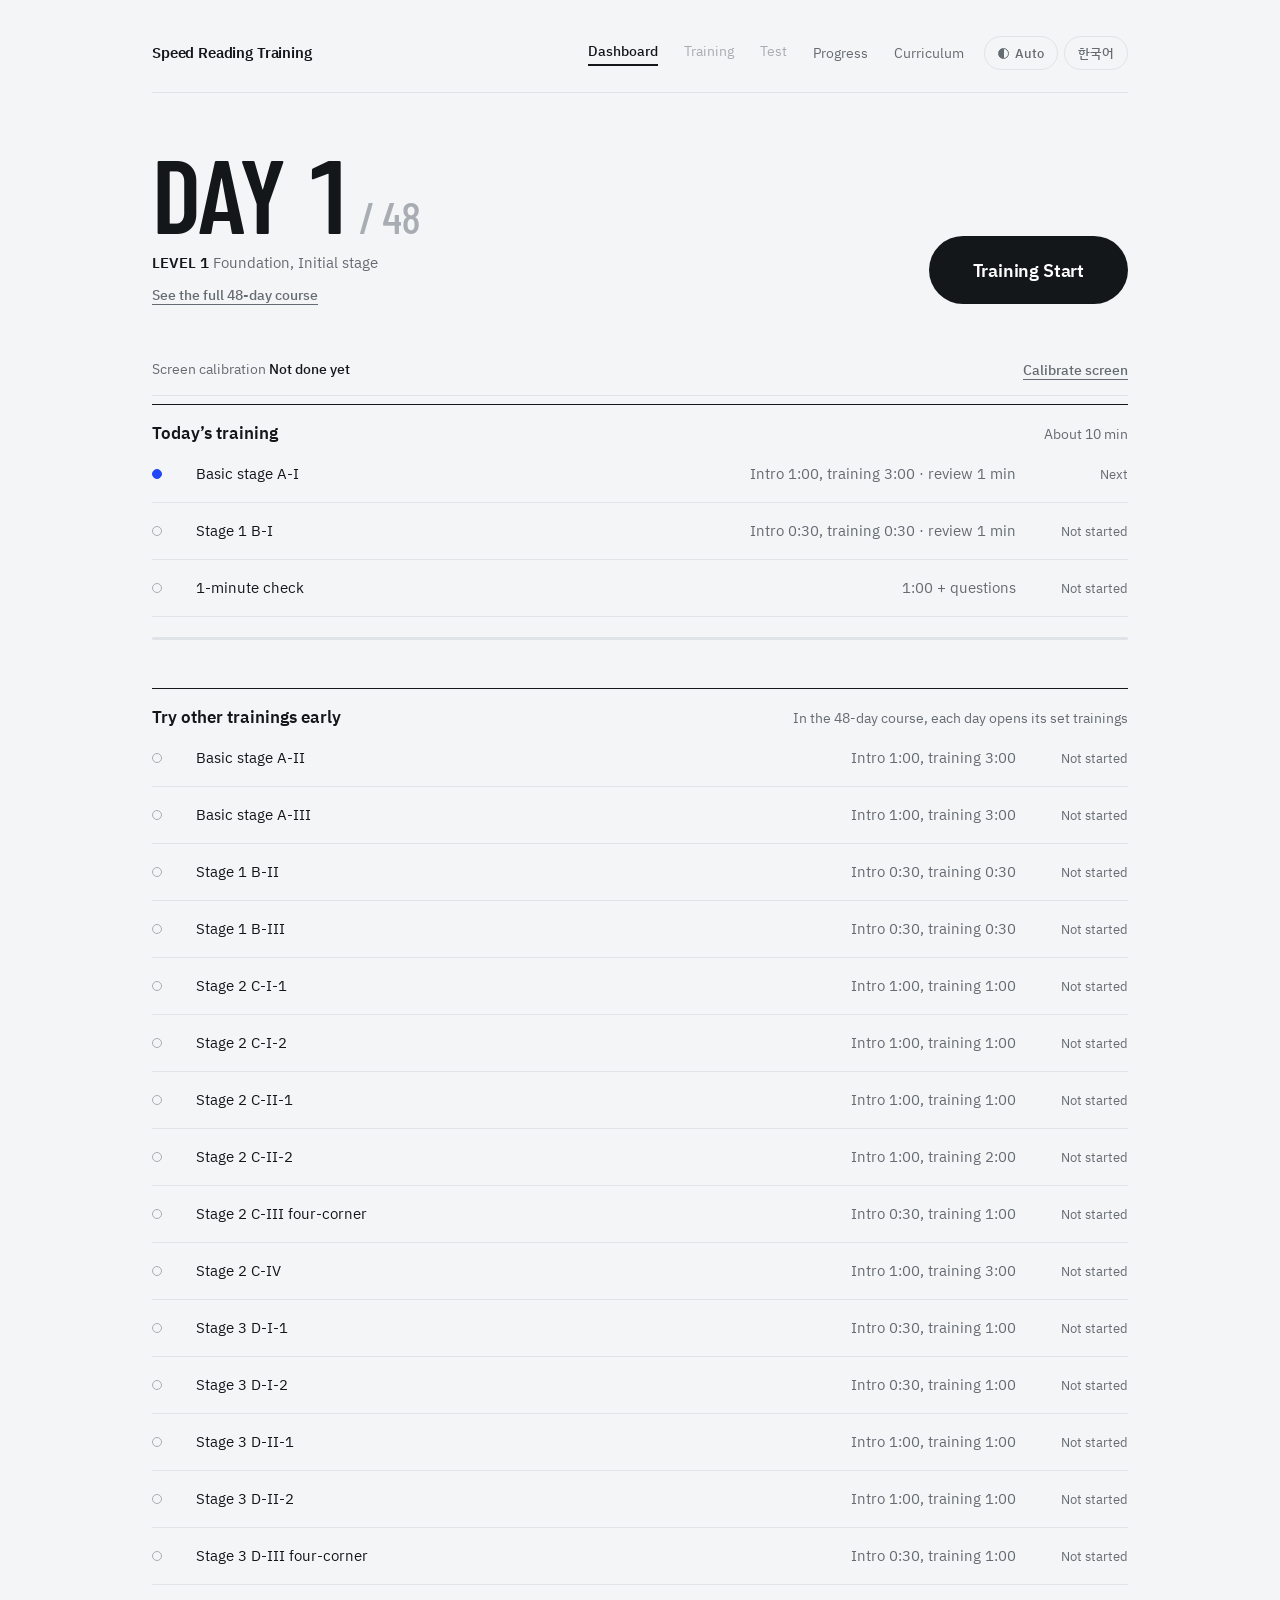
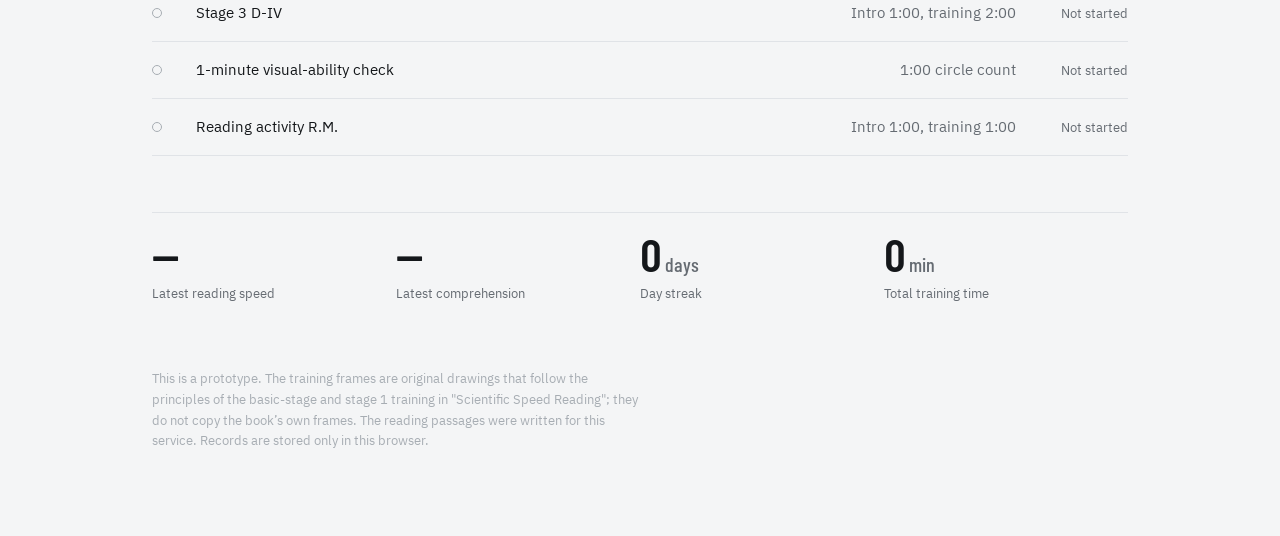
==== index.html @ 59f58140 "측정·독서용 글 16편 추가 (총 20편: 한국어 10, 영어 10), 스토어 등록정보·테스터 모집 자료 초안 - 새 글 8개 주제 × 한/영: 종이, 한글, 소금, 철새, 시계," ====
<!doctype html>
<html lang="ko">
<head>
<meta charset="utf-8">
<meta name="viewport" content="width=device-width, initial-scale=1, viewport-fit=cover">
<link rel="manifest" href="manifest.webmanifest">
<link rel="icon" href="icons/icon-192.png" sizes="192x192">
<link rel="apple-touch-icon" href="icons/apple-touch-icon.png">
<meta name="theme-color" content="#F4F5F6" media="(prefers-color-scheme: light)">
<meta name="theme-color" content="#0E1013" media="(prefers-color-scheme: dark)">
<title>속독 트레이닝</title>
<meta name="apple-mobile-web-app-title" content="속독 트레이닝">
<link rel="preconnect" href="https://fonts.googleapis.com">
<link rel="preconnect" href="https://fonts.gstatic.com" crossorigin>
<link href="https://fonts.googleapis.com/css2?family=Barlow+Condensed:wght@500;600&family=IBM+Plex+Sans+KR:wght@400;500;600&display=swap" rel="stylesheet">
<style>
:root{
  --bg:#F4F5F6; --paper:#FFFFFF; --ink:#14171A; --muted:#656B72; --faint:#A7ADB3; --line:#E0E3E7;
  --signal:#2348F5; --ok:#0E8F63; --mark:rgba(35,72,245,.14);
  --ctl-line:#80868D; --on-signal:#FFFFFF;
  --sans:"IBM Plex Sans KR",-apple-system,"Apple SD Gothic Neo","Malgun Gothic",system-ui,sans-serif;
  --num:"Barlow Condensed","IBM Plex Sans KR","Arial Narrow",sans-serif;
  color-scheme:light dark;
  box-sizing:border-box;
  padding-top:env(safe-area-inset-top,0px);
  padding-bottom:env(safe-area-inset-bottom,0px);
}
@media (prefers-color-scheme:dark){
  :root:not([data-theme="light"]){
    --bg:#0E1013; --paper:#16191D; --ink:#ECEEF0; --muted:#9AA1A8; --faint:#59606A; --line:#2A2F35;
    --signal:#6684FF; --ok:#3CC08B; --mark:rgba(102,132,255,.22); --ctl-line:#6A717B; --on-signal:#0E1013;
  }
}
:root[data-theme="light"]{color-scheme:light}
:root[data-theme="dark"]{
  color-scheme:dark;
  --bg:#0E1013; --paper:#16191D; --ink:#ECEEF0; --muted:#9AA1A8; --faint:#59606A; --line:#2A2F35;
  --signal:#6684FF; --ok:#3CC08B; --mark:rgba(102,132,255,.22); --ctl-line:#6A717B; --on-signal:#0E1013;
}
html{height:100%;scroll-padding-top:env(safe-area-inset-top,0px)}
*,*::before,*::after{box-sizing:border-box}
[hidden]{display:none !important}
body{margin:0;min-height:100%;background:var(--bg);color:var(--ink);font-family:var(--sans);font-size:16px;line-height:1.6;-webkit-font-smoothing:antialiased}
button{font-family:inherit;color:inherit;cursor:pointer;touch-action:manipulation}
button:focus-visible,a:focus-visible,input:focus-visible{outline:2px solid var(--signal);outline-offset:3px}
.screen{display:none}
.screen.on{display:block}
.wrap{max-width:1040px;margin:0 auto;padding:36px 32px 72px}
.num{font-family:var(--num);font-variant-numeric:tabular-nums;font-weight:600}

/* top bar */
.top{display:flex;align-items:center;justify-content:space-between;gap:24px;padding-bottom:22px;border-bottom:1px solid var(--line)}
.brand{font-weight:600;font-size:15px;letter-spacing:-.01em}
button.brand{all:unset;font-weight:600;font-size:15px;letter-spacing:-.01em;cursor:pointer}
button.brand:focus-visible{outline:2px solid var(--signal);outline-offset:4px;border-radius:2px}
.top.sticky{position:sticky;top:0;z-index:5;background:var(--bg);padding-top:16px;margin-top:-16px}
.tabbar{display:none}
.cu-back{margin-top:40px}
.nav{display:flex;gap:26px;font-size:14px;overflow-x:auto}
.nav span,.nav button{color:var(--faint);white-space:nowrap;font-size:14px}
.nav button{all:unset;cursor:pointer;color:var(--muted);white-space:nowrap}
.nav button:hover{color:var(--ink)}
.nav button:focus-visible{outline:2px solid var(--signal);outline-offset:4px;border-radius:2px}
.nav .cur{color:var(--ink);font-weight:500;box-shadow:inset 0 -2px 0 var(--ink);padding-bottom:4px}
.lvl .tolink{display:block;margin-top:10px}
.hdr-r{display:flex;align-items:center;gap:20px;min-width:0}
.prefs{display:flex;gap:6px;flex:none}
.pref{height:34px;padding:0 13px;border:1px solid var(--line);border-radius:999px;background:none;font-size:13px;font-weight:500;color:var(--muted);white-space:nowrap}
.pref:hover{color:var(--ink);border-color:var(--ink)}
.pref .ic{display:inline-block;width:11px;height:11px;border-radius:50%;border:1.5px solid currentColor;margin-right:6px;vertical-align:-1px;background:linear-gradient(90deg,currentColor 50%,transparent 50%)}
.pref[data-v="light"] .ic{background:none}
.pref[data-v="dark"] .ic{background:currentColor}

/* dashboard */
.hero{display:flex;align-items:flex-end;justify-content:space-between;gap:32px;padding:56px 0 40px;flex-wrap:wrap}
.day{font-size:104px;line-height:.85;letter-spacing:-.01em}
.day .of{font-size:44px;color:var(--faint);font-weight:500;margin-left:6px}
.lvl{margin-top:14px;color:var(--muted);font-size:15px}
.lvl b{color:var(--ink);font-weight:600}
.lvl .alldone{display:block;color:var(--ok);font-weight:500;margin-top:4px}
.start{height:68px;padding:0 44px;border:0;border-radius:999px;background:var(--ink);color:var(--paper);font-size:18px;font-weight:600;letter-spacing:-.01em}
.start:hover{opacity:.9}
.sect{display:flex;justify-content:space-between;align-items:baseline;border-top:1px solid var(--ink);padding-top:14px;margin-top:8px}
.sect h2{margin:0;font-size:17px;font-weight:600}
.sect span{color:var(--muted);font-size:14px}
.rows{list-style:none;margin:0;padding:0}
.rows li{border-bottom:1px solid var(--line)}
.rows button{all:unset;box-sizing:border-box;width:100%;display:grid;grid-template-columns:28px 1fr auto 96px;gap:16px;align-items:center;padding:16px 0;font-size:15px;cursor:pointer}
.rows button:hover .nm{text-decoration:underline;text-underline-offset:4px}
.rows button:focus-visible{outline:2px solid var(--signal);outline-offset:2px}
.dot{width:10px;height:10px;border-radius:50%;border:1.5px solid var(--faint)}
.dot.done{background:var(--ok);border-color:var(--ok)}
.dot.next{background:var(--signal);border-color:var(--signal)}
.rows .plan{color:var(--muted);font-variant-numeric:tabular-nums}
.rows .st{text-align:right;font-size:13px;color:var(--muted)}
.rows .st.done{color:var(--ok)}
.bar{height:3px;background:var(--line);margin:20px 0 0;border-radius:2px;overflow:hidden}
.bar i{display:block;height:100%;background:var(--ink);width:0;transition:width .4s ease}
.metrics{display:grid;grid-template-columns:repeat(4,1fr);margin-top:56px;border-top:1px solid var(--line)}
.metrics>div{padding:18px 20px 0 0}
.metrics .v{font-size:46px;line-height:1}
.metrics .v small{font-size:20px;color:var(--muted);font-weight:500;margin-left:3px}
.metrics .l{font-size:13px;color:var(--muted);margin-top:6px}
.foot{margin-top:64px;font-size:13px;color:var(--faint);max-width:62ch}

/* brief */
.close{width:44px;height:44px;border-radius:50%;border:1px solid var(--line);background:none;font-size:20px;line-height:1;flex:none}
.brief{display:grid;grid-template-columns:1.25fr 1fr;gap:64px;padding-top:48px}
.kicker{font-size:14px;color:var(--muted)}
.brief h1{font-size:44px;line-height:1.15;letter-spacing:-.02em;margin:6px 0 18px;font-weight:600}
.brief .lead{font-size:18px;color:var(--ink);max-width:34ch;margin:0 0 36px}
.steps{list-style:none;margin:0;padding:0;counter-reset:s}
.steps li{counter-increment:s;display:grid;grid-template-columns:40px 1fr;padding:14px 0;border-top:1px solid var(--line);font-size:15px}
.steps li::before{content:counter(s);font-family:var(--num);font-size:22px;font-weight:600;color:var(--faint);line-height:1.2}
.steps li.must::before{color:var(--signal)}
.src{font-size:13px;color:var(--muted);margin-top:24px;border-left:2px solid var(--line);padding-left:12px}
.panel h3{font-size:14px;font-weight:500;color:var(--muted);margin:0 0 10px}
.panel .grp{margin-bottom:28px}
.seg{display:inline-flex;border:1px solid var(--line);border-radius:999px;padding:3px;flex-wrap:wrap}
.seg button{border:0;background:none;padding:8px 16px;border-radius:999px;font-size:14px;font-weight:500;color:var(--muted)}
.seg button[aria-pressed="true"]{background:var(--ink);color:var(--paper)}
.hint{font-size:13px;color:var(--muted);margin-top:8px}
.plan-sum{border-top:1px solid var(--ink);padding-top:16px;margin:8px 0 28px;display:flex;gap:28px}
.plan-sum .v{font-size:34px;line-height:1}
.plan-sum .l{font-size:12px;color:var(--muted)}
.go{width:100%}

/* player (shared by training + reader) */
.fs.on{position:fixed;inset:0;display:flex;flex-direction:column;background:var(--paper);padding:env(safe-area-inset-top,0px) 0 env(safe-area-inset-bottom,0px);z-index:10}
.pbar{display:flex;justify-content:space-between;align-items:flex-start;gap:16px;padding:24px 32px 0}
.pname .t{font-size:13px;color:var(--muted);letter-spacing:.04em}
.pname .n{font-size:21px;font-weight:600;letter-spacing:-.01em}
.pname .lv{font-family:var(--num);font-weight:500;font-size:17px;color:var(--muted);margin-left:10px}
.pausebtn{width:56px;height:56px;border-radius:50%;border:1px solid var(--line);background:var(--paper);display:grid;place-items:center;flex:none}
.pausebtn i{display:block;width:16px;height:18px;border-left:5px solid var(--ink);border-right:5px solid var(--ink)}
.pausebtn[hidden]{display:none}
.stagewrap{flex:1;min-height:0;display:flex;flex-direction:column;align-items:center;justify-content:center;position:relative;padding:0 28px}
.stagewrap[data-vpos="top"]{justify-content:flex-start;padding-top:3vh}
.stagewrap[data-vpos="bot"]{justify-content:flex-end;padding-bottom:2vh}
.phase .vpos{color:var(--signal);font-weight:500}
.steps li.quote{color:var(--muted);font-style:italic}
.steps li.quote::before{content:'“';font-style:normal}
.phase{font-size:16px;color:var(--muted);min-height:1.6em;text-align:center}
.phase b{color:var(--ink);font-weight:600}
svg.stage{width:min(100%,1240px);max-width:100%;height:auto;touch-action:none;user-select:none;-webkit-user-select:none;margin-top:12px}
svg.stage .rail{stroke:var(--faint);stroke-width:1.5;stroke-dasharray:1 9;stroke-linecap:round}
svg.stage .gutter{stroke:var(--line);stroke-width:1.5;stroke-dasharray:4 6}
svg.stage .arw{fill:var(--faint)}
svg.stage .c{fill:var(--paper);stroke:var(--ink);stroke-width:1.6}
svg.stage .c.on{fill:var(--signal);stroke:var(--signal)}
svg.stage .end{fill:none;stroke:var(--ink);stroke-width:1.1}
svg.stage .beat{fill:none;stroke:var(--signal);stroke-width:3;stroke-linecap:round}
svg.stage .ptr{fill:var(--ink);opacity:.28}
svg.stage .tap{fill:none;stroke:var(--ink);stroke-width:1.5;opacity:0}
svg.stage .tap.go{animation:tap .45s ease-out}
@keyframes tap{from{opacity:.5}to{opacity:0}}
@media (prefers-reduced-motion:reduce){svg.stage .tap.go{animation:none}}
svg.stage.eyes{cursor:none}
svg.stage.eyes .ptr{display:none}
.rotate{display:none;font-size:13px;color:var(--faint);margin-top:18px}
.hud{display:grid;grid-template-columns:1.5fr 1fr 1fr 1.3fr;border-top:1px solid var(--line)}
.hud>div{padding:18px 32px 22px;border-right:1px solid var(--line)}
.hud>div:last-child{border-right:0}
.hud .l{font-size:12px;color:var(--muted);letter-spacing:.06em}
.hud .v{font-family:var(--num);font-weight:600;font-variant-numeric:tabular-nums;font-size:46px;line-height:1;margin-top:8px}
.hud .time .v{font-size:68px}
.hud .dim .v{color:var(--faint)}
.pace{display:flex;align-items:center;gap:12px}
.pace button{width:36px;height:36px;border-radius:50%;border:1px solid var(--line);background:none;font-size:18px;line-height:1}
@media (pointer:coarse){.pace button{width:44px;height:44px}}
.ovl{position:absolute;inset:0;display:none;flex-direction:column;align-items:center;justify-content:center;text-align:center;gap:12px;padding:24px;background:color-mix(in srgb,var(--paper) 90%,transparent);z-index:2}
.ovl.on{display:flex}
.ovl .n{font-family:var(--num);font-weight:600;font-size:168px;line-height:.9}
.ovl .h{font-size:22px;font-weight:600}
.ovl p{max-width:30em;color:var(--muted);font-size:16px;margin:0}
.ovl .acts{display:flex;gap:12px;margin-top:20px;flex-wrap:wrap;justify-content:center}
.btn{height:52px;padding:0 28px;border-radius:999px;font-size:15px;font-weight:600;border:1px solid var(--ink);background:none}
.btn.solid{background:var(--ink);color:var(--paper)}
.btn:disabled{opacity:.35;cursor:not-allowed}
.linkbtn{background:none;border:0;font-size:15px;font-weight:500;color:var(--muted);text-decoration:underline;text-underline-offset:4px;padding:0 8px;height:52px}

/* check & result */
.narrow{max-width:760px}
.check h1,.result h1,.quiz h1{font-size:40px;line-height:1.15;letter-spacing:-.02em;margin:56px 0 8px;font-weight:600}
.check .sub,.quiz .sub{color:var(--muted);margin:0 0 32px}
.chips{display:flex;flex-wrap:wrap;gap:10px}
.chips button{height:46px;padding:0 20px;border-radius:999px;border:1px solid var(--line);background:var(--paper);font-size:15px}
.chips button[aria-pressed="true"]{border-color:var(--ink);background:var(--ink);color:var(--paper)}
.note{margin-top:28px;font-size:14px;color:var(--muted);border-left:2px solid var(--signal);padding-left:12px}
.check .btn{margin-top:40px}
.result .tag{font-size:14px;color:var(--muted)}
.rgrid{display:grid;grid-template-columns:repeat(4,1fr);border-top:1px solid var(--ink);margin-top:32px}
.rgrid>div{padding:16px 16px 0 0}
.rgrid .v{font-size:52px;line-height:1}
.rgrid .v small{font-size:20px;color:var(--muted);font-weight:500;margin-left:2px}
.rgrid .l{font-size:13px;color:var(--muted);margin-top:6px}
.cmp{margin:44px 0 0;border-top:1px solid var(--line)}
.cmp div{display:grid;grid-template-columns:160px 1fr;padding:14px 0;border-bottom:1px solid var(--line);font-size:15px}
.cmp dt{color:var(--muted)}
.cmp dd{margin:0;font-variant-numeric:tabular-nums}
.racts{display:flex;gap:12px;align-items:center;margin-top:40px;flex-wrap:wrap}
.racts .cap{font-size:14px;color:var(--ok);width:100%;font-weight:500}

/* calibration */
.calib{max-width:760px;padding-top:36px}
.clead{font-size:18px;max-width:40ch;margin:0 0 28px}
.csteps{list-style:none;margin:0;padding:0;counter-reset:c}
.csteps>li{counter-increment:c;position:relative;padding:28px 0 32px 56px;border-top:1px solid var(--line)}
.csteps>li::before{content:counter(c);position:absolute;left:0;top:22px;font-family:var(--num);font-weight:600;font-size:34px;color:var(--faint)}
.csteps h2{font-size:19px;margin:0 0 4px;font-weight:600}
.cdesc{color:var(--muted);font-size:15px;margin:0 0 18px;max-width:52ch}
.cardbox{overflow-x:auto;padding:4px 0 16px}
.card.tall{aspect-ratio:53.98/85.6}
@media (max-width:359px){.top{gap:8px}.hdr-r{gap:6px}.pref{padding:0 8px}.top .brand{font-size:14px}}
.card{width:323px;aspect-ratio:85.6/53.98;border:2px solid var(--ink);border-radius:12px;display:grid;place-items:center;color:var(--muted);font-size:13px}
.cardctl{display:flex;align-items:center;gap:14px;max-width:520px}
.cardctl input{flex:1;accent-color:var(--ink)}
.rnd{width:40px;height:40px;border-radius:50%;border:1px solid var(--line);background:var(--paper);font-size:18px;line-height:1;flex:none}
.field{display:inline-flex;align-items:center;gap:8px;font-size:15px;color:var(--muted);margin-top:14px;margin-right:20px}
.field input{width:84px;height:40px;border:1px solid var(--line);border-radius:10px;padding:0 10px;font:600 18px var(--num);color:var(--ink);background:var(--paper)}
.field input:disabled{color:var(--faint)}
.checks{display:flex;flex-direction:column;gap:12px}
.checks label{display:flex;gap:12px;align-items:flex-start;font-size:15px;line-height:1.5}
.checks input{width:20px;height:20px;margin:2px 0 0;accent-color:var(--ink);flex:none}
.checks em{display:block;font-style:normal;font-size:13px;color:var(--faint)}
.adv{border-top:1px solid var(--line);padding:18px 0}
.adv summary{cursor:pointer;font-size:15px;font-weight:500}
.adv .cdesc{margin-top:12px}
.adv h4{font-size:14px;font-weight:500;margin:18px 0 0;color:var(--ink)}
.cfoot{border-top:1px solid var(--ink);padding-top:20px;display:flex;justify-content:space-between;align-items:center;gap:20px;flex-wrap:wrap}
.cres{font-size:14px;color:var(--muted);max-width:44ch}
.cres b{color:var(--ink);font-weight:600}
.calline{display:flex;justify-content:space-between;align-items:center;gap:16px;border-bottom:1px solid var(--line);padding:14px 0;font-size:14px;color:var(--muted);flex-wrap:wrap}
.calline b{color:var(--ink);font-weight:500}
.textbtn{background:none;border:0;padding:0;font-size:14px;font-weight:500;text-decoration:underline;text-underline-offset:4px}
.angle{font-size:13px;color:var(--faint);margin-top:16px;text-align:center;max-width:60ch}
.angle.warn{color:var(--muted)}

/* curriculum */
.cu-h1{font-size:44px;line-height:1.15;letter-spacing:-.02em;margin:48px 0 14px;font-weight:600}
.cu-lead{font-size:17px;color:var(--muted);max-width:56ch;margin:0}
.cu-stats{display:grid;grid-template-columns:repeat(4,1fr);border-top:1px solid var(--ink);margin-top:36px}
.cu-stats>div{padding:16px 16px 0 0}
.cu-stats .v{font-size:46px;line-height:1}
.cu-stats .v small{font-size:20px;color:var(--muted);font-weight:500;margin-left:3px}
.cu-stats .l{font-size:13px;color:var(--muted);margin-top:6px}
.tl{margin-top:56px}
.tl-track{position:relative;display:flex;gap:3px;height:40px}
.tl-seg{position:relative;border-radius:6px;background:var(--line);display:flex;align-items:center;justify-content:center;font:600 15px var(--num);color:var(--muted);min-width:22px;overflow:hidden}
.tl-seg.cur{background:var(--ink);color:var(--paper)}
.tl-days{display:flex;gap:3px;margin-top:8px}
.tl-days span{font-size:12px;color:var(--muted);font-variant-numeric:tabular-nums;min-width:22px;text-align:center}
.tl-today{position:absolute;top:-30px;transform:translateX(-50%);font-size:12px;font-weight:600;color:var(--signal);white-space:nowrap}
.tl-today::after{content:"";position:absolute;left:50%;top:20px;width:2px;height:54px;background:var(--signal);transform:translateX(-50%)}
.tl-today.l{transform:translateX(-1px)}.tl-today.l::after{left:0;transform:none}
.tl-today.r{transform:translateX(calc(-100% + 1px))}.tl-today.r::after{left:auto;right:0;transform:none}
.ov{width:100%;border-collapse:collapse;margin-top:48px;font-size:15px}
.ov caption{text-align:left;font-size:17px;font-weight:600;padding-bottom:12px;border-bottom:1px solid var(--ink)}
.ov th{font-size:12px;font-weight:500;color:var(--muted);text-align:left;padding:12px 16px 10px 0;border-bottom:1px solid var(--line);white-space:nowrap}
.ov td{padding:16px 16px 16px 0;border-bottom:1px solid var(--line);vertical-align:top}
.ov tr.cur td:first-child{box-shadow:inset 3px 0 0 var(--signal);padding-left:12px}
.ov .lv{font-weight:600;white-space:nowrap}
.ov .lv small{display:block;font-weight:400;color:var(--muted);font-size:13px}
.ov .days{font:600 18px var(--num);white-space:nowrap}
.ov .tr{color:var(--ink);line-height:1.55}
.ov .min{white-space:nowrap;font-variant-numeric:tabular-nums}
.rng{position:relative;width:140px;height:6px;border-radius:3px;background:var(--line);margin-top:8px}
.rng i{position:absolute;top:0;bottom:0;border-radius:3px;background:var(--ink)}
.rng-ax{display:flex;justify-content:space-between;width:140px;font-size:11px;color:var(--faint);margin-top:3px}
.tag{display:inline-block;font-size:11px;font-weight:500;line-height:1;padding:4px 7px;border-radius:999px;border:1px solid var(--line);color:var(--muted);vertical-align:2px;margin-left:6px;white-space:nowrap}
.tag.src{border-color:transparent;background:var(--line);color:var(--ink)}
.tag.est{border-style:dashed}
.tag.safe{border-color:var(--signal);color:var(--signal)}
.steps li .tag{display:inline;margin-left:2px;padding:2px 7px;vertical-align:baseline;line-height:1.2}
.blinkq{margin:0 0 32px;padding:0 0 28px;border-bottom:1px solid var(--line)}
.blinkq h3{font-size:15px;font-weight:600;margin:0 0 10px}
.blinkq .g2{margin-top:20px}
.blinkq .hint{margin-top:14px}
/* 반응 점검 선택 버튼: 선택 안 함 = 중립 바탕·테두리, 선택 = 브랜드 파랑 바탕·테두리·체크 (WCAG 대비 4.5:1 글자, 3:1 테두리) */
#check .seg{border:0;padding:0;gap:8px}
#check .seg button,#check .chips button{height:44px;padding:0 18px;border:1px solid var(--ctl-line);border-radius:999px;background:var(--paper);color:var(--ink);font-size:15px;font-weight:500}
#check .seg button[aria-pressed="true"],#check .chips button[aria-pressed="true"]{background:var(--signal);border-color:var(--signal);color:var(--on-signal);font-weight:600;padding-left:14px;box-shadow:0 0 0 1px var(--signal)}
#check .seg button[aria-pressed="true"]::before,#check .chips button[aria-pressed="true"]::before{content:"\2713";display:inline-block;margin-right:6px;font-weight:700}
.s2h{margin-top:48px}
.pg-sub{margin:4px 0 12px}
.bk{display:flex;flex-wrap:wrap;gap:10px;margin-top:8px}
.bk-msg{margin-top:14px;min-height:1.5em}
.chart{width:100%;height:auto;display:block;margin-top:8px;overflow:visible}
.chart .cg{stroke:var(--line);stroke-width:1}
.chart .ct{fill:var(--muted);font-size:12px;font-family:var(--num);font-variant-numeric:tabular-nums}
.chart .cl{fill:none;stroke:var(--signal);stroke-width:2;stroke-linejoin:round;stroke-linecap:round}
.chart .cd{fill:var(--signal);stroke:var(--paper);stroke-width:2}
.chart .chit{fill:transparent;cursor:default}
.chart .cpt:hover .cd{r:6}
.chart .cv{fill:var(--ink);font-size:14px;font-weight:600;font-family:var(--num)}
.chart .cref{stroke:var(--muted);stroke-width:1.25;stroke-dasharray:4 4}
.chart .cref-t{fill:var(--muted)}
.ptab{width:100%;border-collapse:collapse;font-size:14px;margin-top:16px;font-variant-numeric:tabular-nums}
.ptab th{font-size:12px;font-weight:500;color:var(--muted);text-align:left;padding:8px 12px 8px 0;border-bottom:1px solid var(--line)}
.ptab td{padding:9px 12px 9px 0;border-bottom:1px solid var(--line)}
.hbars{list-style:none;margin:12px 0 0;padding:0;display:flex;flex-direction:column;gap:8px}
.hbars li{display:grid;grid-template-columns:minmax(0,1.4fr) 2fr 3.2em;gap:12px;align-items:center;font-size:14px}
.hb-k{color:var(--ink);overflow:hidden;text-overflow:ellipsis;white-space:nowrap}
.hb-bar{height:10px;background:var(--line);border-radius:4px;overflow:hidden}
.hb-bar i{display:block;height:100%;background:var(--signal);border-radius:0 4px 4px 0}
.hb-v{text-align:right;color:var(--muted);font-variant-numeric:tabular-nums;font-size:13px}
.cu-stats .v small{white-space:nowrap}
#pgStats .v{white-space:nowrap}
@media (max-width:760px){#pgStats .v{font-size:34px}#pgStats .v small{font-size:15px}}
.pg-two{display:grid;grid-template-columns:1fr 1fr;gap:48px}
@media (max-width:760px){.pg-two{grid-template-columns:1fr;gap:0}}
.rmphase{text-align:center;padding:8px 24px 0;min-height:2.2em}
.rmwrap{position:relative}
.rmbar{position:absolute;left:0;top:0;width:28px;height:4px;border-radius:2px;background:var(--signal);opacity:0;pointer-events:none;will-change:transform}
.rmbar.gap{height:0;border-top:3px dotted var(--signal);background:none}
.rmwrap.eyes{cursor:none}
.rmcorner{position:absolute;right:0;bottom:0;width:0;height:0;border-style:solid;border-width:0 0 56px 56px;border-color:transparent transparent var(--signal) transparent;opacity:0;transition:opacity .2s;pointer-events:none}
.rmcorner.on{opacity:.85}
.hud .v.rmpace{font-size:30px}
svg.stage.spread .link{stroke:var(--faint);stroke-width:1.1;vector-effect:non-scaling-stroke}
svg.stage.spread .rail.ret{fill:none}
svg.stage .c.mk{fill:var(--signal);stroke:var(--signal)}
svg.stage .c.mk + .clab{fill:var(--paper)}
svg.stage.marking{cursor:pointer}
.phase .mkok{height:36px;padding:0 18px;margin-left:10px;font-size:14px;vertical-align:middle}
svg.stage.spread .page{fill:var(--paper);stroke:var(--line);stroke-width:1;vector-effect:non-scaling-stroke}
svg.stage.spread .gutter{stroke-width:1.5;vector-effect:non-scaling-stroke}
svg.stage.spread .rail{stroke-width:1.4;stroke-dasharray:1 6;vector-effect:non-scaling-stroke}
svg.stage.spread .c{stroke-width:1.5;vector-effect:non-scaling-stroke}
svg.stage.spread .beat{stroke-width:3;vector-effect:non-scaling-stroke}
svg.stage.spread .tap{stroke-width:1.5;vector-effect:non-scaling-stroke}
svg.stage .clab{fill:var(--ink);font-family:var(--num);font-weight:600;pointer-events:none}
svg.stage .c.on + .clab{fill:var(--paper)}
svg.stage .mnum,svg.stage .spno{fill:var(--muted);font-family:var(--num);font-weight:500}
svg.stage .corner{fill:var(--signal);opacity:0;transition:opacity .2s}
svg.stage .corner.on{opacity:.85;animation:corner 1s ease-in-out infinite alternate}
@keyframes corner{from{opacity:.35}to{opacity:.9}}
svg.stage g.sp.flip{animation:flip .26s ease-out}
@keyframes flip{from{opacity:0;transform:translateX(6px)}to{opacity:1;transform:none}}
@media (prefers-reduced-motion:reduce){svg.stage g.sp.flip,svg.stage .corner.on{animation:none}}
.timecmp{margin-top:10px;font-size:13px;line-height:1.55;color:var(--muted)}
.timecmp b{color:var(--ink);font-weight:600}
.seg button .rec{font-size:11px;margin-left:4px;opacity:.75}
.lvd{border-top:1px solid var(--line)}
.lvd:last-of-type{border-bottom:1px solid var(--line)}
.lvd summary{list-style:none;cursor:pointer;display:grid;grid-template-columns:1fr auto;gap:16px;align-items:center;padding:18px 0}
.lvd summary::-webkit-details-marker{display:none}
.lvd summary .t{font-size:18px;font-weight:600}
.lvd summary .t small{font-size:14px;color:var(--muted);font-weight:400;margin-left:8px}
.lvd summary .chev{width:10px;height:10px;border-right:1.5px solid var(--muted);border-bottom:1.5px solid var(--muted);transform:rotate(45deg);transition:transform .2s}
.lvd[open] summary .chev{transform:rotate(-135deg)}
.lvd .body{padding:0 0 28px}
.lvd .purpose{font-size:15px;margin:0 0 6px}
.lvd .meta{font-size:13px;color:var(--muted);margin:0 0 16px}
.bt{width:100%;border-collapse:collapse;font-size:14px;font-variant-numeric:tabular-nums}
.bt th{font-size:12px;font-weight:500;color:var(--muted);text-align:left;padding:8px 12px 8px 0;border-bottom:1px solid var(--line)}
.bt td{padding:10px 12px 10px 0;border-bottom:1px solid var(--line)}
.bt td:first-child{font-weight:500;white-space:nowrap}
.bt td.muted{color:var(--muted)}
.bt tfoot td{font-weight:600;border-bottom:0;padding-top:12px}
.unlock{list-style:none;margin:20px 0 0;padding:0;font-size:14px}
.unlock li{display:grid;grid-template-columns:96px 1fr;gap:12px;padding:8px 0;border-top:1px solid var(--line)}
.unlock li b{font:600 15px var(--num)}
.unlock li.now{color:var(--signal)}
.cu-sec{font-size:17px;font-weight:600;margin:56px 0 4px;padding-bottom:12px;border-bottom:1px solid var(--ink)}
.cu-note{font-size:13px;color:var(--muted);margin-top:28px;max-width:70ch}

/* reader */
.rprog{height:3px;background:var(--line);margin:18px 32px 0;border-radius:2px;overflow:hidden}
.rprog i{display:block;height:100%;width:0;background:var(--signal)}
.rwrap{flex:1;min-height:0;display:flex;justify-content:center;padding:28px 48px 20px;position:relative;touch-action:pan-y}
.reader{position:relative;align-self:stretch;width:min(100%,1180px);columns:2;column-gap:72px;column-fill:auto;overflow:hidden;font-size:19px;line-height:1.9;color:var(--ink);word-break:keep-all;overflow-wrap:break-word}
.reader:lang(en){line-height:1.75;word-break:normal}
.reader h3{font-size:22px;line-height:1.5;margin:0 0 18px;font-weight:600;break-after:avoid}
.reader p{margin:0;text-indent:1em}
.reader .w{border-radius:3px}
.reader.marking .w{cursor:pointer}
.reader.marking .w:hover{background:var(--mark)}
.reader .w.rd{background:var(--mark)}
.reader .w.mk{background:var(--signal);color:var(--paper)}
.markbar{display:flex;visibility:hidden;align-items:center;justify-content:center;gap:16px;flex-wrap:wrap;padding:14px 32px;border-top:1px solid var(--line);font-size:15px;min-height:72px}
.markbar.on{visibility:visible}
.markbar b{font-weight:600}
.markbar .btn{height:44px}
.rhud{grid-template-columns:1.2fr 1fr 1.6fr}
.rnav{display:flex;align-items:center;gap:10px;flex-wrap:wrap;margin-top:8px}
.rnav .rnd{width:44px;height:44px}
.rnav .btn{height:44px;padding:0 20px}

/* measure intro & quiz */
.q9{border-top:1px solid var(--line);padding:24px 0 8px}
.q9 h2,.mcq legend{font-size:18px;font-weight:600;margin:0 0 14px;padding:0}
.scale{display:grid;grid-template-columns:repeat(9,1fr);gap:6px;max-width:560px}
.scale button{height:52px;border:1px solid var(--line);border-radius:12px;background:var(--paper);font:600 22px var(--num)}
.scale button[aria-pressed="true"]{background:var(--ink);color:var(--paper);border-color:var(--ink)}
.scale-l{display:flex;justify-content:space-between;max-width:560px;font-size:13px;color:var(--muted);margin-top:8px;gap:12px}
.scale-m{font-size:13px;color:var(--muted);margin-top:4px;max-width:560px;text-align:center}
.mcq{border:0;border-top:1px solid var(--line);padding:24px 0 8px;margin:0}
.opts{display:flex;flex-direction:column;gap:8px}
.opts button{text-align:left;min-height:50px;padding:12px 18px;border:1px solid var(--line);border-radius:12px;background:var(--paper);font-size:15px;line-height:1.45}
.opts button[aria-pressed="true"]{border-color:var(--ink);box-shadow:inset 0 0 0 1px var(--ink);font-weight:500}
.quiz .btn{margin-top:32px}
.empty{font-size:14px;color:var(--muted);border-top:1px solid var(--line);padding-top:20px}

@media (max-width:860px){
  .reader{columns:1}
}
@media (max-width:760px){
  .wrap{padding:24px 20px 56px}
  .nav{display:none}
  body.has-tabs{padding-bottom:calc(64px + env(safe-area-inset-bottom,0px))}
  body.has-tabs .tabbar{display:grid}
  .tabbar{position:fixed;left:0;right:0;bottom:0;z-index:8;grid-template-columns:repeat(5,1fr);background:var(--paper);border-top:1px solid var(--line);padding:0 4px env(safe-area-inset-bottom,0px)}
  .tabbar button,.tabbar span{all:unset;box-sizing:border-box;height:60px;display:flex;align-items:center;justify-content:center;font-size:12px;font-weight:500;color:var(--faint);text-align:center}
  .tabbar button{color:var(--muted);cursor:pointer}
  .tabbar button.cur{color:var(--ink);font-weight:600;box-shadow:inset 0 2px 0 var(--ink)}
  .tabbar button:focus-visible{outline:2px solid var(--signal);outline-offset:-4px}
  .hdr-r{gap:10px}
  .pref{padding:0 10px}
  .day{font-size:76px}.day .of{font-size:32px}
  .hero{padding:36px 0 28px}
  .start{width:100%}
  .rows button{grid-template-columns:22px 1fr auto}
  .rows .st{white-space:nowrap}
  .rows .plan{grid-column:2;grid-row:2;font-size:13px;margin-top:-10px}
  .metrics,.rgrid,.cu-stats{grid-template-columns:repeat(2,1fr)}
  .cu-stats>div{padding-bottom:16px}
  .cu-h1{font-size:32px;margin-top:32px}
  .ov thead{display:none}
  .ov,.ov tbody,.ov tr,.ov td{display:block;width:100%}
  .ov caption{display:block;width:100%}
  .ov tr{border-bottom:1px solid var(--line);padding:14px 0}
  .ov td{border:0;padding:3px 0}
  .ov tr.cur td:first-child{box-shadow:none;padding-left:0}
  .ov tr.cur{box-shadow:inset 3px 0 0 var(--signal);padding-left:12px}
  .tl-days span,.tl-seg{min-width:14px}
  .bt th:nth-child(4),.bt td:nth-child(4){display:none}
  .bt td:first-child{white-space:normal}
  .bt th,.bt td{padding-right:8px}
  .metrics>div,.rgrid>div{padding-bottom:16px}
  .brief{grid-template-columns:1fr;gap:36px;padding-top:28px}
  .brief h1{font-size:34px}
  .pbar{padding:16px 20px 0}
  .hud{grid-template-columns:1fr 1fr}
  .hud>div{padding:12px 20px 14px;border-bottom:1px solid var(--line)}
  .hud>div:nth-child(2n){border-right:0}
  .hud .v{font-size:34px}.hud .time .v{font-size:44px}
  .rhud>div:last-child{grid-column:1 / -1}
  .ovl .n{font-size:120px}
  .check h1,.result h1,.quiz h1{font-size:30px;margin-top:36px}
  .cmp div{grid-template-columns:120px 1fr}
  .csteps>li{padding-left:40px}
  .csteps>li::before{font-size:26px}
  .clead{font-size:16px}
  .cfoot .start{width:100%}
  .rwrap{padding:20px 20px 12px}
  .rprog{margin:14px 20px 0}
  .reader{font-size:18px}
  .scale{gap:4px}
  .scale button{height:46px;font-size:19px;border-radius:10px}
}
@media (max-width:760px) and (orientation:portrait){.rotate{display:block}}
</style>
</head>
<body>

<!-- DASHBOARD -->
<section class="screen on" id="dash" data-ia="dashLabel">
  <div class="wrap">
    <header class="top sticky">
      <button class="brand homebtn" data-i="brand"></button>
      <div class="hdr-r">
        <nav class="nav" data-ia="navLabel"></nav>
        <div class="prefs"></div>
      </div>
    </header>

    <div class="hero">
      <div>
        <div class="day num" id="dayNum">DAY 1<span class="of">/ 48</span></div>
        <div class="lvl"><b id="lvlNum">LEVEL 1</b> <span id="lvlName"></span><span class="alldone" id="allDone" hidden></span><button class="textbtn tolink" id="toCurr" data-i="toCurr"></button></div>
      </div>
      <button class="start" id="dashStart"></button>
    </div>

    <div class="calline"><span><span data-i="calLabel"></span> <b id="dashCalTxt"></b></span><button class="textbtn" id="dashCalBtn"></button></div>

    <div class="sect"><h2 data-i="todayH"></h2><span id="todayEst"></span></div>
    <ul class="rows" id="todayRows"></ul>
    <div class="bar"><i id="todayBar"></i></div>

    <div class="sect s2h"><h2 data-i="s2H"></h2><span data-i="s2Sub"></span></div>
    <ul class="rows" id="s2Rows"></ul>

    <div class="metrics">
      <div><div class="v num" id="mSpeed">—</div><div class="l" data-i="mSpeedL"></div></div>
      <div><div class="v num" id="mComp">—</div><div class="l" data-i="mCompL"></div></div>
      <div><div class="v num" id="mStreak">0</div><div class="l" data-i="mStreakL"></div></div>
      <div><div class="v num" id="mTime">0</div><div class="l" data-i="mTimeL"></div></div>
    </div>

    <p class="foot" data-i="foot"></p>
  </div>
</section>

<!-- PROGRESS -->
<section class="screen" id="prog" data-ia="progLabel">
  <div class="wrap">
    <header class="top sticky">
      <button class="brand homebtn" data-i="brand"></button>
      <div class="hdr-r">
        <nav class="nav" data-ia="navLabel"></nav>
        <div class="prefs"></div>
      </div>
    </header>
    <h1 class="cu-h1" data-i="pgH1"></h1>
    <p class="cu-lead" data-i="pgLead"></p>
    <div class="cu-stats" id="pgStats"></div>
    <h2 class="cu-sec" data-i="pgSpeedH"></h2>
    <p class="cu-note pg-sub" data-i="pgSpeedSub"></p>
    <div id="pgSpeedChart"></div>
    <h2 class="cu-sec" data-i="pgVisH"></h2>
    <p class="cu-note pg-sub" data-i="pgVisSub"></p>
    <div id="pgVisChart"></div>
    <div class="pg-two">
      <div><h2 class="cu-sec" data-i="pgDayH"></h2><div id="pgDayChart"></div></div>
      <div><h2 class="cu-sec" data-i="pgReactH"></h2><div id="pgReact"></div><h2 class="cu-sec" data-i="pgBlinkH"></h2><div id="pgBlink"></div></div>
    </div>
    <p class="cu-note" data-i="pgFoot"></p>
    <h2 class="cu-sec" data-i="bkH"></h2>
    <p class="cu-note pg-sub" data-i="bkSub"></p>
    <div class="bk">
      <button class="btn" type="button" id="bkExport" data-i="bkExport"></button>
      <button class="btn" type="button" id="bkImport" data-i="bkImport"></button>
      <input type="file" id="bkFile" accept="application/json,.json" hidden>
    </div>
    <p class="cu-note bk-msg" id="bkMsg" role="status" aria-live="polite"></p>
  </div>
</section>

<!-- CURRICULUM -->
<section class="screen" id="curr" data-ia="currLabel">
  <div class="wrap">
    <header class="top sticky">
      <button class="brand homebtn" data-i="brand"></button>
      <div class="hdr-r">
        <nav class="nav" data-ia="navLabel"></nav>
        <div class="prefs"></div>
      </div>
    </header>
    <h1 class="cu-h1" data-i="cuH1"></h1>
    <p class="cu-lead" data-i="cuLead"></p>
    <div class="cu-stats" id="cuStats"></div>
    <div class="tl" id="cuTl"></div>
    <table class="ov" id="cuOv"></table>
    <h2 class="cu-sec" data-i="cuDetailH"></h2>
    <div id="cuLevels"></div>
    <p class="cu-note" id="cuNote"></p>
    <button class="btn solid cu-back homebtn" data-i="toDash"></button>
  </div>
</section>
<nav class="tabbar" id="tabbar" data-ia="navLabel"></nav>

<!-- CALIBRATION -->
<section class="screen" id="calib" data-ia="calLabel">
  <div class="wrap">
    <header class="top">
      <div class="brand" data-i="calLabel"></div>
      <div class="hdr-r"><div class="prefs"></div><button class="close" id="calibClose" data-ia="back">×</button></div>
    </header>
    <div class="calib">
      <p class="clead" data-i="cLead"></p>
      <ol class="csteps">
        <li>
          <h2 data-i="c1h"></h2>
          <p class="cdesc" data-i="c1d"></p>
          <div class="cardbox"><div class="card" id="cardRect"><span data-i="cardHere"></span></div></div>
          <div class="cardctl">
            <button class="rnd" id="cardMinus" data-ia="smaller">−</button>
            <input type="range" id="cardRange" min="150" max="700" step="1" value="323" data-ia="cardSize">
            <button class="rnd" id="cardPlus" data-ia="larger">+</button>
          </div>
        </li>
        <li>
          <h2 data-i="c2h"></h2>
          <p class="cdesc" data-i="c2d"></p>
          <div class="seg" id="segDist" role="group" data-ia="distPresets">
            <button data-v="40" aria-pressed="false" data-i="d40"></button>
            <button data-v="50" aria-pressed="true" data-i="d50"></button>
            <button data-v="65" aria-pressed="false" data-i="d65"></button>
          </div>
          <label class="field"><span data-i="custom"></span> <input type="number" id="distInput" min="25" max="120" value="50" inputmode="numeric"> cm</label>
        </li>
        <li>
          <h2 data-i="c3h"></h2>
          <p class="cdesc" data-i="c3d"></p>
          <div class="checks" id="setupChecks">
            <label><input type="checkbox"> <span><span data-i="ck1"></span><em data-i="ck1s"></em></span></label>
            <label><input type="checkbox"> <span data-i="ck2"></span></label>
            <label><input type="checkbox"> <span data-i="ck3"></span></label>
            <label><input type="checkbox"> <span><span data-i="ck4"></span><em data-i="ck4s"></em></span></label>
          </div>
        </li>
      </ol>
      <details class="adv">
        <summary data-i="advSum"></summary>
        <p class="cdesc" data-i="advDesc"></p>
        <h4 data-i="advA"></h4>
        <label class="field"><span data-i="diamL"></span> <input type="number" id="aDiam" step="0.1" min="2" max="20"> mm</label>
        <label class="field"><span data-i="gapL"></span> <input type="number" id="aGap" step="0.1" min="5" max="40"> mm</label>
        <h4 data-i="advB"></h4>
        <label class="field"><span data-i="diamL"></span> <input type="number" id="bDiam" step="0.1" min="2" max="20"> mm</label>
        <label class="field"><span data-i="spanL"></span> <input type="number" id="bSpan" step="1" min="100" max="500"> mm</label>
        <h4 data-i="advC"></h4>
        <p class="cdesc" data-i="advCNote"></p>
        <label class="field"><span data-i="diamL"></span> <input type="number" id="cDiam" step="0.1" min="2" max="20"> mm</label>
        <label class="field"><span data-i="pitchL"></span> <input type="number" id="cPitch" step="0.1" min="5" max="40"> mm</label>
        <label class="field"><span data-i="rowL"></span> <input type="number" id="cRow" step="1" min="40" max="250"> mm</label>
        <label class="field"><span data-i="cgapL"></span> <input type="number" id="cGap" step="0.5" min="0" max="80"> mm</label>
        <div><label class="field"><span data-i="srcDist"></span> <input type="number" value="30" disabled> cm</label></div>
      </details>
      <div class="cfoot">
        <div class="cres" id="calibPreview" aria-live="polite"></div>
        <button class="start" id="calibSave" data-i="saveCal"></button>
      </div>
    </div>
  </div>
</section>

<!-- BRIEF (training + measurement) -->
<section class="screen" id="brief" data-ia="briefLabel">
  <div class="wrap">
    <header class="top">
      <div class="brand" id="bBrand"></div>
      <div class="hdr-r"><div class="prefs"></div><button class="close" id="briefClose" data-ia="back">×</button></div>
    </header>
    <div class="brief">
      <div>
        <div class="kicker" data-i="kicker"></div>
        <h1 id="bTitle"></h1>
        <p class="lead" id="bLead"></p>
        <ol class="steps" id="bSteps"></ol>
        <p class="src" id="bSrc"></p>
      </div>
      <div class="panel">
        <div class="grp" id="gTime">
          <h3 id="gTimeH"></h3>
          <div class="seg" id="segTime" role="group"></div>
          <div class="hint" id="timeHint"></div>
        </div>
        <div class="grp" id="gRounds">
          <h3 data-i="roundsH"></h3>
          <div class="seg" id="segRounds" role="group" data-ia="roundsH"></div>
          <div class="hint" id="roundsHint"></div>
        </div>
        <div class="grp" id="gCount" hidden>
          <h3 data-i="countH"></h3>
          <div class="seg" id="segCount" role="group" data-ia="countH"></div>
          <div class="hint" id="countHint"></div>
        </div>
        <div class="grp" id="gTurn" hidden>
          <h3 data-i="turnH"></h3>
          <div class="seg" id="segTurn" role="group" data-ia="turnH"></div>
          <div class="hint" id="turnHint"></div>
        </div>
        <div class="grp" id="gPart" hidden>
          <h3 data-i="partH"></h3>
          <div class="seg" id="segPart" role="group" data-ia="partH"></div>
          <div class="hint" id="partHint"></div>
        </div>
        <div class="grp" id="gPassage" hidden>
          <h3 data-i="passageH"></h3>
          <div id="passageName" style="font-weight:500"></div>
          <div class="hint" data-i="passageHint"></div>
        </div>
        <div class="plan-sum" id="planSum">
          <div><div class="v num" id="sumIntro">1:00</div><div class="l" data-i="introL"></div></div>
          <div><div class="v num" id="sumTrain">3:00</div><div class="l"><span data-i="trainX"></span> <span id="sumRounds">1</span></div></div>
          <div><div class="v num" id="sumTotal">4:00</div><div class="l" data-i="totalL"></div></div>
        </div>
        <div class="calline" id="briefCal"><span><span data-i="calLabel"></span> <b id="briefCalTxt"></b></span><button class="textbtn" id="briefCalBtn" data-i="redo"></button></div>
        <button class="start go" id="briefGo" data-i="startL"></button>
        <div class="hint" id="keysHint"></div>
      </div>
    </div>
  </div>
</section>

<!-- PLAYER -->
<section class="screen fs" id="player" data-ia="playerLabel">
  <div class="pbar">
    <div class="pname">
      <div class="t" id="pTag"></div>
      <div class="n"><span id="pName"></span><span class="lv" id="pLv">LEVEL 1</span></div>
    </div>
    <button class="pausebtn" id="pauseBtn" data-ia="pauseL"><i></i></button>
  </div>
  <div class="stagewrap">
    <div class="phase" id="phaseLabel" aria-live="polite"></div>
    <svg class="stage" id="stage" viewBox="0 0 1000 260" role="img"></svg>
    <div class="angle" id="angleInfo"></div>
    <div class="rotate" data-i="rotate"></div>
    <div class="ovl" id="cdOvl" aria-live="assertive">
      <div class="n" id="cdNum">3</div>
      <div class="h" id="cdHead"></div>
      <p id="cdMsg"></p>
    </div>
    <div class="ovl" id="pauseOvl">
      <div class="h" data-i="pausedH"></div>
      <p data-i="pausedP"></p>
      <div class="acts">
        <button class="btn solid" id="resumeBtn" data-i="resume"></button>
        <button class="btn" id="quitBtn" data-i="endTrain"></button>
      </div>
    </div>
  </div>
  <div class="hud">
    <div class="time"><div class="l">TIME</div><div class="v" id="hTime">0:00</div></div>
    <div><div class="l">ROUND</div><div class="v" id="hRound">1 / 1</div></div>
    <div id="hAccBox"><div class="l">ACCURACY</div><div class="v" id="hAcc">—</div></div>
    <div><div class="l">PACE</div>
      <div class="pace"><button id="paceDown" data-ia="slower">−</button><div class="v" id="hPace">1.0×</div><button id="paceUp" data-ia="faster">+</button></div>
    </div>
  </div>
</section>

<!-- CHECK -->
<section class="screen" id="check" data-ia="checkLabel">
  <div class="wrap narrow check">
    <h1 data-i="checkH"></h1>
    <p class="sub" data-i="checkSub"></p>
    <div class="blinkq" id="blinkQ">
      <h3 data-i="blinkH"></h3>
      <div class="seg" id="segBlink" role="group" data-ia="blinkH"></div>
      <div class="g2" id="blinkFirstG" hidden>
        <h3 data-i="blinkFirstH"></h3>
        <div class="seg" id="segBlinkFirst" role="group" data-ia="blinkFirstH"></div>
      </div>
      <p class="hint" data-i="blinkHint"></p>
    </div>
    <div class="chips" id="chips"></div>
    <p class="note" id="checkNote"></p>
    <button class="btn solid" id="toResult" data-i="seeResults"></button>
  </div>
</section>

<!-- RESULT -->
<section class="screen" id="result" data-ia="resultLabel">
  <div class="wrap narrow result">
    <h1 id="rHead">TRAINING COMPLETE</h1>
    <div class="tag" id="rTag"></div>
    <div class="rgrid">
      <div><div class="v num" id="rTime">0:00</div><div class="l">Time</div></div>
      <div><div class="v num" id="rRounds">1/1</div><div class="l">Rounds</div></div>
      <div><div class="v num" id="rAcc">—</div><div class="l" data-i="accIntro"></div></div>
      <div><div class="v num" id="rPace">1.0<small>×</small></div><div class="l" data-i="avgPace"></div></div>
    </div>
    <dl class="cmp">
      <div><dt>Personal Best</dt><dd id="rBest">—</dd></div>
      <div><dt>Previous Record</dt><dd id="rPrev"></dd></div>
      <div><dt id="rPassL"></dt><dd id="rPasses">0</dd></div>
      <div><dt>Blinks</dt><dd id="rBlink">—</dd></div>
      <div id="rTurnRow" hidden><dt>Page turns</dt><dd id="rTurn">—</dd></div>
      <div id="rPartRow" hidden><dt>Positions</dt><dd id="rPart">—</dd></div>
    </dl>
    <div class="racts">
      <button class="btn" id="retryBtn">RETRY</button>
      <button class="btn solid" id="nextBtn">NEXT TRAINING</button>
      <button class="linkbtn" id="backBtn">BACK TO DASHBOARD</button>
    </div>
  </div>
</section>

<!-- READING ACTIVITY R.M. -->
<section class="screen fs" id="rm" data-ia="playerLabel">
  <div class="pbar">
    <div class="pname">
      <div class="t" id="rmTag"></div>
      <div class="n"><span id="rmName"></span><span class="lv" id="rmLv">LEVEL 1</span></div>
    </div>
    <button class="pausebtn" id="rmPauseBtn" data-ia="pauseL"><i></i></button>
  </div>
  <div class="phase rmphase" id="rmPhase" aria-live="polite"></div>
  <div class="rwrap rmwrap" id="rmWrap">
    <div class="reader" id="rmReader"></div>
    <div class="rmbar" id="rmBar"></div>
    <div class="rmcorner" id="rmCorner"></div>
    <div class="ovl" id="rmCd" aria-live="assertive"><div class="n" id="rmCdNum">3</div><div class="h" id="rmCdH"></div><p id="rmCdP"></p></div>
    <div class="ovl" id="rmPause">
      <div class="h" data-i="pausedH"></div>
      <p data-i="pausedP"></p>
      <div class="acts"><button class="btn solid" id="rmResume" data-i="resume"></button><button class="btn" id="rmQuit" data-i="endTrain"></button></div>
    </div>
  </div>
  <div class="hud">
    <div class="time"><div class="l">TIME</div><div class="v" id="rmTime">0:00</div></div>
    <div><div class="l">ROUND</div><div class="v" id="rmRound">1 / 1</div></div>
    <div><div class="l">ACCURACY</div><div class="v" id="rmAcc">—</div></div>
    <div><div class="l">PACE</div>
      <div class="pace"><button id="rmPaceDown" data-ia="slower">−</button><div class="v rmpace" id="rmPace">—</div><button id="rmPaceUp" data-ia="faster">+</button></div>
    </div>
  </div>
</section>

<!-- READER (1-minute check) -->
<section class="screen fs" id="mread" data-ia="readerLabel">
  <div class="pbar">
    <div class="pname">
      <div class="t" data-i="mTag"></div>
      <div class="n" id="rdTitle"></div>
    </div>
    <button class="close" id="mAbort" data-ia="mAbortL">×</button>
  </div>
  <div class="rprog"><i id="rdProg"></i></div>
  <div class="rwrap" id="rdWrap">
    <div class="reader" id="reader"></div>
    <div class="ovl" id="rdCd" aria-live="assertive">
      <div class="n" id="rdCdNum">3</div>
      <div class="h" data-i="rdCdH"></div>
      <p id="rdCdP"></p>
    </div>
  </div>
  <div class="markbar" id="markBar" aria-live="polite"></div>
  <div class="hud rhud">
    <div class="time"><div class="l">TIME</div><div class="v" id="rdTime">1:00</div></div>
    <div><div class="l">PAGE</div><div class="v" id="rdPage">1 / 1</div></div>
    <div>
      <div class="l" data-i="pagesL"></div>
      <div class="rnav">
        <button class="rnd" id="pgPrev" data-ia="prevPage">‹</button>
        <button class="rnd" id="pgNext" data-ia="nextPage">›</button>
        <button class="btn" id="rdDone" data-i="rdDone"></button>
      </div>
    </div>
  </div>
</section>

<!-- QUIZ -->
<section class="screen" id="mquiz" data-ia="quizLabel">
  <div class="wrap narrow quiz">
    <h1 data-i="qH"></h1>
    <p class="sub" id="qSub"></p>
    <div class="q9">
      <h2 data-i="q9H"></h2>
      <div class="scale" id="scale9" role="group" data-ia="q9H"></div>
      <div class="scale-l"><span data-i="q9Low"></span><span data-i="q9High"></span></div>
      <div class="scale-m" data-i="q9Mid"></div>
    </div>
    <div id="mcqs"></div>
    <button class="btn solid" id="qSubmit" disabled data-i="seeResults"></button>
  </div>
</section>

<!-- MEASUREMENT RESULT -->
<section class="screen" id="mresult" data-ia="resultLabel">
  <div class="wrap narrow result">
    <h1>CHECK COMPLETE</h1>
    <div class="tag" id="mrTag"></div>
    <div class="rgrid">
      <div><div class="v num" id="mrSpeed">0</div><div class="l" id="mrSpeedL"></div></div>
      <div><div class="v num" id="mrComp">—</div><div class="l" data-i="compL"></div></div>
      <div><div class="v num" id="mrSelf">—</div><div class="l" data-i="selfL"></div></div>
      <div><div class="v num" id="mrRei">—</div><div class="l">R.E.I.</div></div>
    </div>
    <dl class="cmp">
      <div><dt>Personal Best</dt><dd id="mrBest">—</dd></div>
      <div><dt>Previous Record</dt><dd id="mrPrev"></dd></div>
      <div><dt data-i="readL"></dt><dd id="mrRead"></dd></div>
    </dl>
    <p class="note" id="mrNote"></p>
    <div class="racts">
      <button class="btn solid" id="mrBack">BACK TO DASHBOARD</button>
      <div class="cap" id="mrDone" hidden data-i="allDone"></div>
    </div>
  </div>
</section>

<script>
(function(){
'use strict';
const $ = s => document.querySelector(s);
const PASSAGES = [{"id": "ko-lighthouse", "lang": "ko", "title": "바다 위의 길잡이, 등대", "paras": ["밤바다를 항해하는 배에게 가장 무서운 것은 보이지 않는 육지다. 암초나 얕은 모래톱은 낮에도 알아보기 어렵고, 해가 지면 아예 사라진다. 그래서 사람들은 아주 오래전부터 해안에 불을 밝혀 배에게 위치를 알렸다. 이렇게 시작된 등대는 수천 년 동안 바다의 길잡이 역할을 해 왔다.", "기록에 남은 가장 유명한 등대는 고대 이집트의 알렉산드리아 앞바다, 파로스섬에 세워진 등대다. 기원전 3세기 무렵 완성된 이 탑은 높이가 백 미터를 넘었던 것으로 전해지며, 세계 7대 불가사의 가운데 하나로 꼽혔다. 꼭대기에서는 큰 불을 피웠고, 그 불빛은 먼바다에서도 보였다고 한다. 이 등대는 여러 차례의 지진으로 무너져 지금은 남아 있지 않지만, 그 이름은 몇몇 유럽 언어에서 등대를 뜻하는 말로 남았다.", "오랫동안 등대의 불은 나무나 석탄을 태워 만들었다. 이런 불은 연기가 많고 밝기가 고르지 않았으며, 비바람이 불면 꺼지기 쉬웠다. 이후 양초와 기름 등잔이 쓰이기 시작했지만, 작은 불꽃 하나로는 멀리까지 빛을 보내기 어려웠다. 등대지기들은 밤새 불을 지키고 심지를 다듬으며 불빛이 약해지지 않도록 애썼다.", "큰 변화는 18세기 말에 찾아왔다. 공기가 잘 통하도록 만든 새로운 기름 등잔이 등장하면서 불꽃이 훨씬 밝고 깨끗해졌다. 사람들은 등잔 뒤에 오목한 거울을 달아 사방으로 흩어지는 빛을 한 방향으로 모았다. 하지만 거울은 빛의 일부를 흡수했고, 표면을 늘 닦아 주어야 하는 번거로움도 있었다.", "19세기 초 프랑스의 물리학자 오귀스탱 프레넬은 이 문제를 렌즈로 풀었다. 빛을 멀리 보내려면 두껍고 무거운 렌즈가 필요하다는 것이 당시의 상식이었다. 프레넬은 큰 렌즈를 얇은 고리 모양의 조각으로 나누어 계단처럼 배열하면, 무게는 크게 줄이면서도 빛을 거의 같은 방식으로 모을 수 있다는 점을 알아냈다. 여기에 위아래로 새는 빛까지 프리즘으로 꺾어 모으자, 같은 등불로도 훨씬 먼 곳까지 빛을 보낼 수 있게 되었다. 이 렌즈는 프레넬 렌즈라는 이름으로 전 세계 등대에 퍼져 나갔다.", "등대가 많아지자 새로운 문제가 생겼다. 밤바다에서 보이는 불빛이 모두 비슷하다면, 선원은 지금 보고 있는 것이 어느 등대인지 알 수 없다. 그래서 등대마다 고유한 빛의 신호를 정하게 되었다. 어떤 등대는 몇 초마다 한 번 깜빡이고, 어떤 등대는 두 번 연달아 빛을 낸 뒤 쉬며, 또 어떤 등대는 색이 다른 빛을 번갈아 보낸다. 선원들은 해도와 등대 목록에 적힌 신호를 보고, 눈앞의 불빛이 어느 등대인지 확인할 수 있었다.", "낮에는 불빛 대신 등대의 모양과 색이 표지가 된다. 어떤 등대는 흰색과 붉은색 줄무늬를 두르고, 어떤 등대는 검은 띠를 칠한다. 주변 풍경과 뚜렷하게 구별되도록 칠한 이 무늬 덕분에, 선원들은 멀리서도 등대를 알아볼 수 있다.", "등대를 세우는 일은 그 자체로 큰 도전이었다. 등대가 가장 필요한 곳은 대개 거센 파도가 몰아치는 바위섬이나 암초 위였기 때문이다. 일꾼들은 물이 빠지는 짧은 시간에만 작업할 수 있었고, 무거운 돌을 배로 실어 날라 하나하나 맞물려 쌓아야 했다. 파도의 힘을 견디도록 탑의 아랫부분을 넓고 무겁게 만들고, 돌과 돌이 서로 물리도록 깎아 맞추는 기술이 발전했다. 어떤 등대는 완성하기까지 여러 해가 걸렸고, 공사 도중 폭풍에 쓸려 간 부분을 처음부터 다시 쌓아야 하는 일도 있었다.", "안개가 짙게 낀 날에는 아무리 밝은 불빛도 멀리 가지 못한다. 그래서 많은 등대에는 소리로 위치를 알리는 장치가 함께 설치되었다. 처음에는 종을 치거나 대포를 쏘았고, 나중에는 압축 공기로 낮고 큰 소리를 내는 무적이 쓰였다. 무적도 등대의 불빛처럼 저마다 정해진 간격으로 울려, 선원들은 소리만 듣고도 어느 등대 근처에 있는지 짐작할 수 있었다.", "우리나라에서 근대식 등대가 처음 불을 밝힌 것은 1903년이다. 인천 앞바다의 작은 섬 팔미도에 세워진 이 등대는 인천항으로 드나드는 배들의 길을 비추었다. 그 뒤 우리나라 해안 곳곳에 등대가 세워졌고, 섬이 많고 물길이 복잡한 남해와 서해에서는 특히 중요한 역할을 맡았다.", "등대지기의 하루는 단조로우면서도 바빴다. 해가 지기 전에 등잔에 기름을 채우고 렌즈와 유리창을 닦아 두어야 했다. 밤에는 몇 시간마다 불빛을 살피고 기록을 남겼으며, 날씨가 나빠지면 잠을 거의 자지 못했다. 보급선이 오지 않는 겨울에는 몇 주 동안 바깥세상과 연락이 끊기기도 했다.", "20세기에 들어 등대는 다시 크게 바뀌었다. 기름 대신 전기로 불을 켜게 되었고, 정해진 시간에 저절로 불이 켜지고 꺼지는 장치가 도입되었다. 사람이 밤새 불을 지킬 필요가 줄어들면서 많은 등대가 무인화되었다. 한때 외딴섬에서 가족과 함께 지내며 등대를 지키던 등대지기는 점점 보기 드문 직업이 되었다.", "오늘날 대부분의 배는 위성 신호로 자기 위치를 정확하게 안다. 그렇다면 등대는 이제 필요 없는 것일까? 그렇지 않다. 전자 장비는 고장이 나거나 신호가 끊길 수 있고, 그럴 때 선원이 의지할 수 있는 것은 눈으로 직접 확인하는 표지다. 그래서 여러 나라는 지금도 등대를 관리하며, 위성 항법이 듣지 않는 순간을 대비한 마지막 안전장치로 남겨 두고 있다.", "등대는 또한 바다와 함께 살아온 사람들의 역사를 보여 주는 건축물이기도 하다. 오래된 등대 가운데 일부는 문화유산으로 지정되어 보존되고, 박물관이나 전망대로 바뀌어 여행자를 맞이한다. 밤바다를 비추던 불빛은 이제 기술의 역사와 사람들의 기억을 함께 비추고 있다."], "qs": [{"q": "글에서 가장 유명한 고대 등대가 세워진 곳은 어디인가요?", "o": ["알렉산드리아 앞바다의 파로스섬", "로마 테베레강의 하구", "아테네의 피레우스 항구", "카르타고의 해안 언덕"], "a": 0, "at": "파로스섬에 세워진 등대다"}, {"q": "나무나 석탄을 태운 초기 등대 불의 단점으로 글에서 말한 것은?", "o": ["연기가 많고 밝기가 고르지 않았다", "너무 밝아서 선원의 눈이 부셨다", "불빛의 색이 계속 바뀌었다", "바다 위에서는 전혀 보이지 않았다"], "a": 0, "at": "밝기가 고르지 않았으며"}, {"q": "프레넬 렌즈의 핵심 아이디어는 무엇인가요?", "o": ["큰 렌즈를 얇은 고리 조각으로 나누어 계단처럼 배열했다", "렌즈 두 장을 겹쳐 더 두껍게 만들었다", "거울 여러 장을 둥글게 둘러 빛을 모았다", "렌즈를 물속에 담가 빛을 꺾었다"], "a": 0, "at": "계단처럼 배열하면"}, {"q": "등대마다 고유한 빛의 신호를 정한 이유는 무엇인가요?", "o": ["선원이 어느 등대인지 구별할 수 있게 하려고", "전기를 아끼려고", "철새가 등대에 부딪히지 않게 하려고", "등대지기의 교대 시간을 알리려고"], "a": 0, "at": "고유한 빛의 신호를 정하게 되었다"}, {"q": "우리나라에서 근대식 등대가 처음 불을 밝힌 곳과 해는?", "o": ["1903년, 인천 앞바다 팔미도", "1876년, 부산 영도", "1910년, 울릉도", "1950년, 제주 성산"], "a": 0, "at": "팔미도에 세워진 이 등대는"}, {"q": "위성 항법을 쓰는 오늘날에도 등대를 관리하는 이유는?", "o": ["전자 장비가 고장 나거나 신호가 끊길 때를 대비하려고", "관광 수입을 늘리려고", "법으로 철거가 금지되어 있어서", "등대가 위성 신호를 중계하기 때문에"], "a": 0, "at": "마지막 안전장치로"}]}, {"id": "ko-bees", "lang": "ko", "title": "춤으로 길을 알려 주는 꿀벌", "paras": ["꿀벌 한 마리가 꽃이 가득 핀 들판을 찾아냈다고 해 보자. 이 벌은 벌집으로 돌아와 동료들에게 그곳의 위치를 알려야 한다. 그런데 꿀벌에게는 말도 지도도 없다. 놀랍게도 꿀벌은 몸을 움직이는 방식, 즉 춤으로 이 정보를 전한다.", "이 사실을 밝혀낸 사람은 오스트리아의 동물학자 카를 폰 프리슈다. 그는 수십 년 동안 꿀벌을 관찰하며, 먹이를 찾아 돌아온 벌이 벌집 안에서 특별한 동작을 반복한다는 것을 알아냈다. 그리고 그 동작이 먹이까지의 방향과 거리를 담은 신호라는 것을 실험으로 보여 주었다. 이 연구로 그는 1973년 노벨 생리의학상을 받았다.", "폰 프리슈는 먼저 벌들이 찾아오는 자리에 설탕물 접시를 놓고, 찾아온 벌의 등에 작은 물감 점을 찍어 구별했다. 그런 다음 유리창이 달린 관찰용 벌집을 만들어, 표시된 벌이 돌아와서 어떤 행동을 하는지 지켜보았다. 접시를 벌집 가까이 두거나 멀리 옮기면서, 벌의 동작이 어떻게 달라지는지도 꼼꼼히 기록했다.", "꿀벌 사회에서 먹이를 찾는 일은 나이가 든 일벌이 맡는다. 어린 일벌은 주로 벌집 안에서 애벌레를 돌보고 방을 청소하며 벌집을 짓는다. 몇 주가 지나 바깥일을 시작한 벌 가운데 일부는 정찰벌이 되어 새로운 꽃밭을 찾아 나선다. 정찰벌이 좋은 먹이를 찾아내면, 춤을 통해 더 많은 동료를 그곳으로 불러 모은다.", "관찰 결과 춤은 크게 두 가지로 나뉘었다. 먹이가 벌집 가까이에 있을 때, 벌은 작은 원을 그리며 이리저리 돈다. 이를 원형 춤이라고 한다. 원형 춤은 가까운 곳에 먹이가 있다는 사실을 알릴 뿐, 정확한 방향은 담고 있지 않다. 동료 벌들은 춤추는 벌의 몸에 묻은 꽃 냄새를 단서로 주변을 뒤진다.", "먹이가 멀리 있을 때는 훨씬 정교한 춤이 나타난다. 벌은 한 방향으로 곧게 걸어가며 꽁무니를 좌우로 흔들고, 끝에 이르면 반원을 그리며 출발점으로 돌아온다. 다시 같은 직선을 걸은 뒤에는 반대쪽으로 반원을 그린다. 이 모양이 숫자 8과 비슷하다고 해서 8자 춤, 또는 꽁무니를 흔든다고 해서 흔들기 춤이라고 부른다.", "흔들기 춤의 비밀은 직선 구간에 있다. 벌집 안은 어둡고, 벌들은 수직으로 선 벌집 판 위에서 춤을 춘다. 이때 위쪽은 해가 있는 방향을 뜻한다. 직선이 위쪽을 똑바로 향하면 먹이는 해가 있는 쪽에 있고, 위쪽에서 오른쪽으로 40도 기울어 있으면 먹이는 해가 있는 방향에서 오른쪽으로 40도 떨어진 곳에 있다. 벌은 하늘의 각도를 벌집 판 위의 각도로 바꾸어 전하는 셈이다.", "거리는 직선 구간을 얼마나 오래 걷는지로 나타난다. 먹이가 멀수록 벌은 직선을 더 길게, 더 오랫동안 흔들며 걷는다. 동료 벌들은 춤추는 벌의 몸에 더듬이를 대고 따라 움직이면서 이 신호를 읽는다. 그런 다음 벌집을 나서서 알려 준 방향으로 날아가 먹이를 찾는다.", "춤추는 벌은 먹이의 질에 따라 춤의 열정도 달리한다. 꿀이 진하고 많은 꽃밭을 찾은 벌은 같은 춤을 더 여러 번, 더 힘차게 반복한다. 반대로 먹이가 보잘것없으면 춤을 몇 번 추다 말거나 아예 추지 않는다. 그 결과 더 좋은 먹이터에 더 많은 벌이 모이게 되어, 벌집 전체가 효율적으로 먹이를 거둘 수 있다.", "여기에는 한 가지 어려움이 있다. 해는 시간이 지나면서 하늘을 가로질러 움직인다. 아침에 알려 준 방향을 오후에도 그대로 쓰면 엉뚱한 곳으로 가게 된다. 그런데 꿀벌은 시간이 흐르면 춤의 각도도 그만큼 바꾸었다. 한동안 벌집 안에 머물러 해를 보지 못한 벌도 마찬가지였다. 꿀벌이 몸속에 시간 감각을 지니고 해의 움직임을 계산에 넣는다는 뜻이다.", "흐린 날에도 꿀벌은 쉽게 길을 잃지 않는다. 구름 사이로 조금만 파란 하늘이 보여도, 꿀벌은 사람의 눈에는 보이지 않는 빛의 성질을 읽어 해의 위치를 알아낸다. 이 덕분에 해가 직접 보이지 않을 때에도 방향을 잡을 수 있다.", "춤은 먹이를 찾을 때만 쓰이는 것이 아니다. 봄에 벌집이 둘로 나뉘면, 떠나는 무리는 나뭇가지에 잠시 모여 새 보금자리를 찾는다. 이때 정찰벌들은 나무 구멍 같은 후보지를 둘러보고 돌아와 같은 방식의 춤으로 그 위치를 알린다. 여러 후보지 가운데 가장 많은 정찰벌의 지지를 얻은 곳이 정해지면, 무리 전체가 그곳으로 날아간다.", "처음에 많은 과학자는 작은 곤충이 이렇게 정교한 정보를 주고받는다는 주장을 쉽게 믿지 않았다. 동료 벌들이 춤이 아니라 냄새만 따라가는 것이라는 반론도 있었다. 이후 여러 연구자가 다양한 방법으로 실험을 거듭했고, 춤을 흉내 내는 작은 로봇 벌로 실제 벌을 원하는 곳에 보내는 실험도 이루어졌다. 이런 연구들을 통해 춤이 실제로 방향과 거리를 전한다는 사실이 널리 받아들여졌다.", "꿀벌의 춤은 동물도 약속된 기호로 정보를 전할 수 있음을 보여 준 대표적인 사례다. 벌집 안의 어둠 속에서 펼쳐지는 이 짧은 춤에는 해와 하늘, 시간과 거리가 모두 담겨 있다."], "qs": [{"q": "꿀벌의 춤을 연구해 노벨상을 받은 사람은?", "o": ["카를 폰 프리슈", "찰스 다윈", "그레고어 멘델", "이반 파블로프"], "a": 0, "at": "1973년 노벨 생리의학상을"}, {"q": "폰 프리슈가 실험에서 벌을 구별하려고 쓴 방법은?", "o": ["벌의 등에 작은 물감 점을 찍었다", "벌의 다리에 작은 고리를 달았다", "날개 끝을 조금 잘라 냈다", "벌집을 색깔별로 나누었다"], "a": 0, "at": "작은 물감 점을 찍어 구별했다"}, {"q": "원형 춤이 동료에게 알려 주는 것은?", "o": ["가까운 곳에 먹이가 있다는 사실", "먹이까지의 정확한 방향", "들판에 핀 꽃의 개수", "벌집에 남은 꿀의 양"], "a": 0, "at": "정확한 방향은 담고 있지 않다"}, {"q": "흔들기 춤에서 벌집 판의 위쪽은 무엇을 뜻하나요?", "o": ["해가 있는 방향", "언제나 북쪽", "벌집의 입구", "바람이 불어오는 방향"], "a": 0, "at": "위쪽은 해가 있는 방향을 뜻한다"}, {"q": "먹이까지의 거리는 무엇으로 나타내나요?", "o": ["직선 구간을 걷는 길이와 시간", "반원을 그리는 횟수", "날갯짓 소리의 높낮이", "함께 춤추는 벌의 수"], "a": 0, "at": "직선 구간을 얼마나 오래 걷는지로"}, {"q": "시간이 지나면 꿀벌이 춤의 각도를 바꾸는 이유는?", "o": ["해가 하늘에서 움직이기 때문에", "꽃이 시들기 때문에", "바람의 방향이 바뀌기 때문에", "동료 벌이 지치기 때문에"], "a": 0, "at": "춤의 각도도 그만큼 바꾸었다"}]}, {"id": "en-lighthouse", "lang": "en", "title": "Guides at Sea: The Lighthouse", "paras": ["For a ship sailing at night, the most dangerous thing is land it cannot see. Reefs and shallow sandbanks are hard to spot even in daylight, and after sunset they vanish completely. So for a very long time, people have lit fires on the shore to tell ships where they are. The lighthouse that grew out of this practice has guided sailors for thousands of years.", "The most famous lighthouse on record stood on the island of Pharos, just off Alexandria in ancient Egypt. Finished around the third century BC, the tower is said to have been more than a hundred meters tall, and it was counted among the Seven Wonders of the ancient world. A great fire burned at the top, and its light was reportedly visible far out at sea. Several earthquakes eventually brought it down, but its name survives in a number of European languages as the word for a lighthouse.", "For centuries, lighthouse fires were made by burning wood or coal. These fires were smoky, their brightness was uneven, and wind and rain could easily put them out. Candles and oil lamps came later, but a single small flame could not send light very far. Keepers stayed awake through the night, tending the fire and trimming the wicks so the light would not fade.", "A major change came at the end of the eighteenth century. A new kind of oil lamp, designed to draw in more air, produced a far brighter and cleaner flame. People placed curved mirrors behind these lamps to gather light that would otherwise scatter in every direction and send it out as a single beam. Mirrors, however, absorbed part of the light, and their surfaces had to be polished constantly.", "In the early nineteenth century, the French physicist Augustin Fresnel solved this problem with a lens. The common belief at the time was that sending light far required a thick, heavy lens. Fresnel realized that if a large lens were divided into thin ring-shaped sections arranged like steps, it could gather light in almost the same way while weighing far less. By adding prisms to bend the light that escaped above and below, he made it possible for the same lamp to shine much farther. The Fresnel lens soon spread to lighthouses around the world.", "As lighthouses multiplied, a new problem appeared. If every light on a dark sea looked the same, a sailor could not tell which lighthouse he was looking at. So each lighthouse was given its own light signal. Some flash once every few seconds, some give two quick flashes and then pause, and others alternate between lights of different colors. By checking the signals listed on charts and in lighthouse registers, sailors could identify the light in front of them.", "By day, a lighthouse's shape and color serve as the signal instead. Some towers wear red and white stripes, while others carry bold black bands. Because these patterns stand out clearly against the surrounding landscape, sailors can recognize a lighthouse from a great distance.", "Building a lighthouse was a challenge in itself. The places that needed one most were usually rocky islets or reefs pounded by heavy waves. Workers could labor only during the short hours of low tide, and heavy stones had to be ferried out by boat and fitted together one by one. To withstand the force of the sea, builders made the base of the tower wide and heavy, and they developed ways of cutting stones so that each locked into its neighbors. Some lighthouses took years to finish, and sometimes a section swept away by a storm had to be rebuilt from the beginning.", "On days of thick fog, even the brightest light cannot travel far. Many lighthouses were therefore fitted with devices that announced their position by sound. At first keepers rang bells or fired cannons; later, foghorns driven by compressed air sent out deep, powerful blasts. Like the lights, each foghorn sounded at its own set interval, so sailors could guess which lighthouse they were near from the sound alone.", "In Korea, the first modern lighthouse was lit in 1903. Built on Palmido, a small island off Incheon, it guided ships entering and leaving the port of Incheon. Many more lighthouses followed along the Korean coast, and they became especially important in the southern and western seas, where islands are numerous and channels are complex.", "A keeper's day was both monotonous and busy. Before sunset the lamps had to be filled with oil and the lens and windows cleaned. Through the night the keeper checked the light every few hours and kept a log, and in bad weather there was little chance of sleep. In winter, when supply boats could not come, a lighthouse might be cut off from the outside world for weeks.", "The twentieth century transformed the lighthouse again. Electricity replaced oil, and devices were installed that switched the lights on and off automatically at set times. As the need for someone to watch the light all night disappeared, many lighthouses became unstaffed. The keeper, who once lived on a remote island with his family to tend the light, became an increasingly rare figure.", "Today, most ships know their exact position from satellite signals. Does that mean lighthouses are no longer needed? Not quite. Electronic equipment can fail and signals can drop out, and at those moments a sailor must rely on markers that can be checked with the naked eye. That is why many countries still maintain their lighthouses, keeping them as a last line of safety for the moments when satellite navigation does not work.", "Lighthouses are also buildings that tell the history of people who have lived alongside the sea. Some old lighthouses are protected as cultural heritage, and others have become museums or observation decks that welcome travelers. The light that once swept the night sea now illuminates the history of technology and the memories of the people who depended on it."], "qs": [{"q": "Where did the most famous ancient lighthouse in the passage stand?", "o": ["On the island of Pharos, off Alexandria", "At the mouth of the Tiber in Rome", "In the port of Piraeus near Athens", "On a hill above the coast of Carthage"], "a": 0, "at": "the island of Pharos"}, {"q": "What drawback of early wood and coal fires does the passage mention?", "o": ["They were smoky and their brightness was uneven", "They were so bright they dazzled sailors", "Their color kept changing", "They could not be seen from the water at all"], "a": 0, "at": "their brightness was uneven"}, {"q": "What was the key idea behind the Fresnel lens?", "o": ["Dividing a large lens into thin ring-shaped sections arranged like steps", "Stacking two lenses to make one thicker lens", "Surrounding the lamp with a ring of mirrors", "Submerging the lens in water to bend the light"], "a": 0, "at": "arranged like steps"}, {"q": "Why was each lighthouse given its own light signal?", "o": ["So sailors could tell which lighthouse they were seeing", "To save electricity", "To keep migrating birds from hitting the tower", "To announce when keepers changed shifts"], "a": 0, "at": "its own light signal"}, {"q": "When and where was Korea's first modern lighthouse lit?", "o": ["In 1903, on Palmido off Incheon", "In 1876, on Yeongdo in Busan", "In 1910, on Ulleungdo", "In 1950, at Seongsan on Jeju"], "a": 0, "at": "Built on Palmido"}, {"q": "Why are lighthouses still maintained in the age of satellite navigation?", "o": ["As a backup when electronics fail or signals drop out", "To earn money from tourism", "Because the law forbids tearing them down", "Because lighthouses relay satellite signals"], "a": 0, "at": "a last line of safety"}]}, {"id": "en-bees", "lang": "en", "title": "The Bees That Dance Directions", "paras": ["Imagine a honeybee that has found a field full of flowers. It needs to fly back to the hive and tell its nestmates where the field is. But a honeybee has no words and no maps. Remarkably, it passes on this information through the way it moves its body: through a dance.", "The person who uncovered this was the Austrian zoologist Karl von Frisch. Over several decades of watching honeybees, he noticed that a bee returning from a food source repeated a particular set of movements inside the hive. He then showed through experiments that these movements were a signal carrying both the direction and the distance to the food. For this work he shared the Nobel Prize in Physiology or Medicine in 1973.", "Von Frisch began by placing dishes of sugar water where bees would find them and marking each visiting bee with a small dot of paint on its back. He then built an observation hive with a glass window so he could watch what the marked bees did when they returned. By moving the dishes closer to the hive or farther away, he carefully recorded how the bees' movements changed.", "In a honeybee colony, gathering food is the job of older workers. Young workers mostly stay inside, caring for larvae, cleaning cells and building comb. After a few weeks some begin working outdoors, and a portion of these become scouts that set out to find new patches of flowers. When a scout finds good food, it uses the dance to recruit more nestmates to the spot.", "His observations showed two main kinds of dance. When food was close to the hive, a bee would run around in small circles, first one way and then the other. This is called the round dance. The round dance announces only that food is nearby; it does not contain an exact direction. The other bees search the area using the scent of flowers clinging to the dancer's body as a clue.", "When food is far away, a much more elaborate dance appears. The bee walks in a straight line while waggling its abdomen from side to side, then circles back to the starting point along a half loop. After walking the same straight line again, it loops back on the opposite side. Because the pattern resembles the number eight, it is called the figure-eight dance, or, after the waggling, the waggle dance.", "The secret of the waggle dance lies in the straight run. The inside of the hive is dark, and the bees dance on vertical sheets of comb. On the comb, straight up stands for the direction of the sun. If the straight run points directly upward, the food lies toward the sun; if it tilts forty degrees to the right of vertical, the food lies forty degrees to the right of the sun's direction. In effect, the bee translates an angle in the sky into an angle on the comb.", "Distance is shown by how long the straight run lasts. The farther away the food, the longer the bee keeps walking and waggling along the straight line. Nestmates read this signal by pressing their antennae against the dancer and following its movements. They then leave the hive and fly off in the indicated direction to find the food.", "A dancing bee also adjusts its enthusiasm to the quality of the food. A bee that has found a field rich in sweet nectar repeats the same dance many more times and more vigorously. If the food is poor, it dances only a few rounds or not at all. As a result, more bees gather at the better feeding sites, and the colony as a whole harvests food efficiently.", "There is one complication. The sun moves across the sky as the day goes on. A direction given in the morning would send bees to the wrong place if it were still used in the afternoon. Yet as time passed, the bees changed the angle of their dance by just the right amount. The same was true of bees that had stayed inside the hive for a while without seeing the sun. This means honeybees carry an internal sense of time and take the sun's movement into account.", "Even on cloudy days, honeybees rarely lose their way. If only a small patch of blue sky shows between the clouds, they can read a property of light that human eyes cannot see and work out where the sun is. This lets them keep their bearings even when the sun itself is hidden.", "The dance is not used only for food. When a colony splits in spring, the departing swarm gathers briefly on a branch while it looks for a new home. Scouts inspect candidate sites such as hollow trees, return, and announce their locations with the same kind of dance. Once one site has won the support of the largest number of scouts, the whole swarm flies there.", "At first, many scientists found it hard to believe that such a small insect could exchange such precise information. Some argued that the recruited bees were simply following scent, not the dance. Over the following years, researchers tested the idea again and again in different ways, and experiments were even carried out in which a small robot bee imitating the dance sent real bees to a chosen spot. Through such studies, the idea that the dance truly conveys direction and distance became widely accepted.", "The honeybee dance remains one of the clearest examples showing that animals can share information through agreed-upon signals. In this brief dance, performed in the darkness of the hive, the sun and the sky, time and distance are all brought together."], "qs": [{"q": "Who received a Nobel Prize for research on the honeybee dance?", "o": ["Karl von Frisch", "Charles Darwin", "Gregor Mendel", "Ivan Pavlov"], "a": 0, "at": "Nobel Prize in Physiology or Medicine in 1973"}, {"q": "How did von Frisch tell individual bees apart in his experiments?", "o": ["He marked each bee with a small dot of paint", "He attached tiny rings to their legs", "He trimmed the tips of their wings", "He divided the hive by color"], "a": 0, "at": "a small dot of paint on its back"}, {"q": "What does the round dance tell other bees?", "o": ["That food is nearby", "The exact direction of the food", "How many flowers are in the field", "How much honey is left in the hive"], "a": 0, "at": "it does not contain an exact direction"}, {"q": "In the waggle dance, what does straight up on the comb stand for?", "o": ["The direction of the sun", "Always north", "The entrance of the hive", "The direction the wind is blowing from"], "a": 0, "at": "straight up stands for the direction of the sun"}, {"q": "How is the distance to the food shown?", "o": ["By how long the straight run lasts", "By the number of half loops", "By the pitch of the wing buzz", "By how many bees dance together"], "a": 0, "at": "how long the straight run lasts"}, {"q": "Why do bees change the angle of their dance over time?", "o": ["Because the sun moves across the sky", "Because the flowers wilt", "Because the wind changes direction", "Because the other bees get tired"], "a": 0, "at": "changed the angle of their dance"}]}, {"id": "ko-paper", "lang": "ko", "title": "종이가 걸어온 길", "paras": ["우리는 날마다 종이를 만진다. 책과 공책, 영수증과 포장 상자까지 종이는 어디에나 있다. 너무 흔해서 특별하게 느껴지지 않지만, 종이가 없던 시절 사람들은 글을 남기기 위해 훨씬 무겁거나 값비싼 재료를 써야 했다. 종이가 어떻게 태어나 세계로 퍼졌는지 따라가 보면, 지식이 사람들 사이를 오간 길도 함께 보인다.", "고대 이집트 사람들은 나일강 가에 자라는 파피루스라는 풀로 글을 쓸 바탕을 만들었다. 줄기를 얇게 잘라 가로세로로 겹쳐 놓고 눌러 말리면 납작한 판이 되었다. 영어에서 종이를 뜻하는 '페이퍼'라는 말은 이 파피루스에서 왔다. 하지만 파피루스는 식물 줄기를 펴서 붙인 것에 가까워서, 섬유를 잘게 풀었다가 다시 엉기게 하는 오늘날의 종이와는 만드는 방식이 다르다.", "옛 중국에서는 대나무나 나무를 길고 좁게 깎은 조각에 글을 쓰고, 이것을 끈으로 엮어 책으로 삼았다. 이런 책은 무겁고 자리를 많이 차지했다. 비단에 쓰기도 했지만 비단은 너무 비싸서 아무나 쓸 수 없었다. 가볍고 값싸면서도 먹이 잘 스며드는 재료가 필요했다.", "흔히 종이를 만든 사람으로 한나라의 관리 채륜이 꼽힌다. 그는 105년 무렵 나무껍질, 삼베 조각, 낡은 헝겊, 헌 그물 같은 재료로 종이를 만들어 황제에게 바쳤다고 전해진다. 다만 이보다 앞선 시기의 종이 조각이 유적에서 발견되기도 해서, 오늘날에는 채륜을 처음 발명한 사람이라기보다 만드는 방법을 크게 다듬고 널리 알린 인물로 보는 견해가 많다.", "종이를 만드는 기본 원리는 지금도 크게 다르지 않다. 식물 섬유를 물에 불리고 두드려 아주 잘게 풀어 죽처럼 만든다. 이것을 물에 고루 풀어 놓고 촘촘한 발로 떠 올리면, 물은 빠지고 섬유만 얇은 막처럼 남는다. 이 막을 눌러 물기를 짜내고 말리면 한 장의 종이가 된다. 가늘게 풀린 섬유들이 서로 얽히면서 단단한 한 장을 이루는 것이다.", "종이 만드는 기술은 이웃 나라로도 전해졌다. 한반도에서는 닥나무 껍질을 주재료로 한지를 만들었다. 한지는 섬유가 길고 질겨서 잘 찢어지지 않고 오래 보존된다. 종이는 천 년을 간다는 말이 전해질 만큼, 오래된 한지 기록 가운데에는 지금까지 형태를 지키고 있는 것도 있다. 한지는 글을 쓰는 데뿐 아니라 창문에 바르거나 생활용품을 만드는 데에도 두루 쓰였다. 이 기술은 일본에도 건너가 그곳 나름의 전통 종이로 발달했다.", "서쪽으로 가는 길은 더 길었다. 8세기 무렵 종이 만드는 기술은 중앙아시아의 사마르칸트에 전해졌다. 전쟁 중에 붙잡힌 중국 장인들이 그 기술을 알려 주었다는 이야기가 유명하지만, 실제로 어떻게 전해졌는지는 학자마다 의견이 다르다. 이후 바그다드를 비롯한 이슬람 세계의 여러 도시에 종이 공방이 생겼고, 학자들은 종이에 책을 옮겨 쓰며 많은 지식을 모았다.", "그 무렵 유럽에서는 주로 양피지를 썼다. 양피지는 양이나 송아지 같은 동물의 가죽을 얇게 펴서 말린 것으로, 튼튼하지만 책 한 권을 만들려면 많은 가죽이 필요했다. 종이는 이슬람 세계를 거쳐 스페인과 이탈리아 쪽으로 들어왔고, 12세기 무렵부터 유럽에도 종이 공방이 하나둘 생겨났다. 처음에는 양피지보다 약하다는 의심도 받았지만, 값이 싸다는 장점 덕분에 점점 자리를 넓혔다.", "15세기 중반 유럽에서 금속 활자로 책을 찍는 인쇄기가 널리 쓰이기 시작하자 종이의 쓰임은 크게 늘었다. 같은 책을 수백 권씩 찍어 내려면 값싼 종이가 꼭 필요했기 때문이다. 종이와 인쇄술이 만나면서 책값이 내려가고, 더 많은 사람이 책을 읽을 수 있게 되었다.", "그런데 종이가 많이 쓰일수록 재료가 모자랐다. 당시 유럽의 종이는 주로 낡은 천 조각으로 만들었는데, 헌 옷감을 모으는 데에는 한계가 있었다. 19세기에 이르러 나무를 갈거나 약품으로 녹여 섬유를 뽑아내는 방법이 자리 잡으면서 이 문제가 풀렸다. 숲의 나무가 종이의 주재료가 된 것이다.", "기계도 종이 만드는 모습을 바꾸었다. 예전에는 장인이 발로 한 장씩 떠서 만들었지만, 19세기 초부터는 길게 돌아가는 그물 띠 위로 섬유 물을 흘려 끊김 없이 긴 종이를 만들어 내는 기계가 쓰였다. 커다란 두루마리로 감긴 종이는 신문과 책, 포장지가 되어 쏟아져 나왔고, 종이는 누구나 쉽게 구할 수 있는 물건이 되었다.", "하지만 새로운 종이에는 약점도 있었다. 나무로 만든 종이 가운데 일부는 만드는 과정에서 남은 산성 물질 때문에 시간이 지나면 누렇게 변하고 쉽게 바스러졌다. 오래된 책장이 갈색으로 변해 부서지는 것도 이런 까닭이다. 그래서 오래 보관해야 하는 기록에는 산성을 줄인 종이를 쓰고, 도서관과 기록관에서는 이미 약해진 책을 되살리는 작업을 한다.", "오늘날에는 화면으로 글을 읽는 일이 많아졌지만 종이는 여전히 우리 곁에 있다. 다 쓴 종이를 모아 다시 풀어서 새 종이로 만드는 재활용도 활발하다. 종이 한 장에는 풀과 나무껍질, 헝겊과 그물에서 시작해 여러 나라를 거쳐 온 오랜 이야기가 담겨 있다."], "qs": [{"q": "고대 이집트 사람들은 파피루스로 글 쓸 바탕을 어떻게 만들었나요?", "o": ["줄기를 얇게 잘라 가로세로로 겹쳐 눌러 말렸다", "줄기를 끓여 죽처럼 만든 뒤 발로 떠냈다", "동물 가죽 위에 줄기를 붙였다", "줄기를 태운 재를 물에 개어 굳혔다"], "a": 0, "at": "가로세로로 겹쳐 놓고"}, {"q": "글에 따르면 오늘날 채륜을 어떤 인물로 보는 견해가 많나요?", "o": ["종이 만드는 방법을 크게 다듬고 널리 알린 인물", "종이를 처음으로 발명한 유일한 인물", "종이를 서쪽 나라에 처음 전한 상인", "종이 대신 비단을 쓰자고 주장한 인물"], "a": 0, "at": "널리 알린 인물로"}, {"q": "한반도에서 만든 한지의 주재료는 무엇인가요?", "o": ["닥나무 껍질", "대나무 줄기", "나일강의 파피루스", "양의 가죽"], "a": 0, "at": "닥나무 껍질을 주재료로"}, {"q": "8세기 무렵 종이 만드는 기술이 전해진 중앙아시아의 도시는?", "o": ["사마르칸트", "카이로", "베네치아", "콘스탄티노플"], "a": 0, "at": "중앙아시아의 사마르칸트"}, {"q": "19세기에 종이 재료가 모자라는 문제는 어떻게 풀렸나요?", "o": ["나무에서 섬유를 뽑아내는 방법이 자리 잡았다", "양피지를 다시 쓰기 시작했다", "헌 옷감을 수입하는 법을 만들었다", "종이 대신 비단에 인쇄했다"], "a": 0, "at": "나무를 갈거나 약품으로"}, {"q": "일부 오래된 책장이 누렇게 변하고 부서지는 까닭은?", "o": ["만드는 과정에서 남은 산성 물질 때문에", "종이에 쓴 먹이 너무 진해서", "책을 너무 자주 펼쳐서", "종이를 손으로 떠서 만들었기 때문에"], "a": 0, "at": "남은 산성 물질 때문에"}]}, {"id": "en-paper", "lang": "en", "title": "The Story of Paper", "paras": ["We handle paper every day. Books, notebooks, receipts, and cardboard boxes are all made of it. It is so common that it hardly seems special, yet before paper existed, anyone who wanted to keep a written record had to rely on materials that were far heavier or far more expensive. Following paper from its birth to its spread across the world also reveals the routes along which knowledge traveled.", "In ancient Egypt, people made a writing surface from papyrus, a reed that grew along the Nile. They cut the stems into thin strips, laid them in crisscrossing layers, and pressed and dried them into flat sheets. The English word \"paper\" comes from papyrus. Still, papyrus was really a plant flattened out, not quite paper as we know it today, which is made by breaking fibers apart and letting them bond again.", "In early China, people wrote on long, narrow strips of bamboo or wood and tied them together with cord to form books. Such books were heavy and took up a great deal of space. Silk was another option, but it was far too costly for most people. What was needed was something light and cheap that still took ink well.", "The name most often linked with paper is Cai Lun, an official at the Han court. Around 105 CE, he is said to have presented the emperor with paper made from tree bark, scraps of hemp, old rags, and worn-out fishing nets. Yet fragments of paper older than this have been found at archaeological sites, so many historians now see Cai Lun less as the first inventor than as the person who greatly improved the method and helped it spread.", "The basic principle of papermaking has changed surprisingly little. Plant fibers are soaked and beaten until they come apart into a soft pulp. The pulp is stirred into a vat of water, and a fine screen is dipped in and lifted out. The water drains away, leaving a thin layer of fibers on the screen. When that layer is pressed and dried, it becomes a sheet of paper, held together because the loosened fibers tangle and bond with one another.", "The craft soon reached China's neighbors. On the Korean Peninsula, people made a paper called hanji, mainly from the inner bark of the paper mulberry tree. Because its fibers are long and tough, hanji resists tearing and lasts a long time. There is even an old saying that paper endures for a thousand years, and some early records on hanji still keep their shape today. Hanji was used not only for writing but also for covering windows and making everyday objects. The technique also traveled to Japan, where a tradition of handmade paper grew of its own.", "The road west was longer. By around the eighth century, papermaking had reached Samarkand in Central Asia. A famous story says that Chinese craftsmen captured in a battle taught the skill to their captors, but scholars disagree about how the knowledge actually traveled. Paper workshops later appeared in Baghdad and other cities of the Islamic world, where scholars copied books onto paper and gathered a vast amount of learning.", "Meanwhile, Europeans mostly wrote on parchment, made from the skins of animals such as sheep and calves, stretched thin and dried. Parchment was strong, but a single book could require the hides of many animals. Paper reached Europe through the Islamic world, by way of Spain and Italy, and from roughly the twelfth century paper workshops began to appear there one by one. At first some doubted that it was as durable as parchment, but its low price helped it gain ground.", "In the mid-fifteenth century, printing presses using metal type spread across Europe, and the demand for paper grew sharply. Printing hundreds of copies of the same book simply required cheap paper. Together, paper and printing lowered the price of books and allowed far more people to read.", "But the more paper people used, the harder it became to find raw material. European paper at the time was made mostly from old cloth, and there were only so many rags to collect. The problem was solved in the nineteenth century, when methods of grinding wood or dissolving it with chemicals to extract its fibers became established. Trees from the forest became the main ingredient of paper.", "Machines changed papermaking too. Where craftsmen had once formed sheets one at a time by hand, machines came into use in the early nineteenth century that spread pulp onto a long, moving belt of mesh and produced an unbroken length of paper. Wound into huge rolls, it poured out as newspapers, books, and wrapping, and paper became something anyone could easily buy.", "The new paper had a weakness, however. Some wood-based paper contained acidic substances left over from manufacturing, and over time it turned yellow and grew brittle. That is why the pages of some old books turn brown and crumble. For records that must last, archives now use paper with the acid reduced, and libraries work to rescue books that have already weakened.", "Today we read much of what we read on screens, yet paper remains all around us. Recycling, in which used paper is collected, broken down again, and made into new sheets, is common. A single sheet of paper carries a long story that began with reeds, bark, rags, and fishing nets and passed through many lands on its way to us."], "qs": [{"q": "How did ancient Egyptians make a writing surface from papyrus?", "o": ["They laid thin strips in crisscrossing layers and pressed and dried them", "They boiled the stems into pulp and lifted it with a screen", "They glued the stems onto animal skins", "They mixed ash from burned stems with water and let it harden"], "a": 0, "at": "crisscrossing layers"}, {"q": "How do many historians now see Cai Lun?", "o": ["As the person who greatly improved the method and helped it spread", "As the only person who ever invented paper", "As the merchant who first carried paper to the west", "As an official who wanted silk used instead of paper"], "a": 0, "at": "greatly improved the method"}, {"q": "What is hanji mainly made from?", "o": ["The inner bark of the paper mulberry tree", "Strips of bamboo", "Papyrus from the Nile", "Sheepskin"], "a": 0, "at": "paper mulberry tree"}, {"q": "Which Central Asian city had papermaking reached by around the eighth century?", "o": ["Samarkand", "Cairo", "Venice", "Constantinople"], "a": 0, "at": "reached Samarkand"}, {"q": "How was the shortage of raw material for paper solved in the nineteenth century?", "o": ["Methods of extracting fibers from wood became established", "People went back to using parchment", "Laws were passed to import old clothing", "Books began to be printed on silk instead"], "a": 0, "at": "grinding wood or dissolving it"}, {"q": "Why do the pages of some old books turn brown and crumble?", "o": ["Because of acidic substances left over from manufacturing", "Because the ink used on them was too dark", "Because the books were opened too often", "Because the sheets were made by hand"], "a": 0, "at": "acidic substances left over"}]}, {"id": "ko-hangul", "lang": "ko", "title": "한글은 어떻게 태어났을까", "paras": ["우리가 매일 쓰는 한글은 누가, 언제, 왜 만들었는지가 기록으로 분명하게 남아 있는 드문 문자다. 세계의 많은 문자는 오랜 세월에 걸쳐 조금씩 모양이 바뀌며 자리 잡았기 때문에 처음 만든 사람을 알기 어렵다. 그런데 한글은 조선의 세종이 새로 만들어 반포했다는 사실과 그 목적, 그리고 글자를 만든 원리를 설명한 책까지 함께 전해진다.", "한글이 생기기 전, 우리 조상들은 말은 우리말로 하면서 글은 한자로 썼다. 한자는 중국어를 적기 위해 발달한 문자여서 우리말과는 문장의 짜임이 달랐다. 그래서 한자의 소리나 뜻을 빌려 우리말을 적는 이두나 향찰 같은 방법도 쓰였지만, 이런 방법 역시 한자를 많이 알아야만 쓸 수 있었다. 한자로 적힌 문장을 읽을 때에도, 그 뜻을 다시 우리말로 바꾸어 이해하는 과정을 한 번 더 거쳐야 했다.", "한자는 글자 수가 매우 많아 익히는 데 오랜 시간이 걸렸다. 날마다 농사를 짓고 일을 해야 하는 백성들이 수천 자의 한자를 배우기는 어려웠다. 글을 모르면 억울한 일을 당해도 관청에 사정을 적어 올리기 힘들었고, 나라에서 알리는 내용도 제대로 이해하기 어려웠다. 글은 오랫동안 일부 계층의 것이었다.", "세종은 이 점을 안타깝게 여겼다. 『훈민정음』의 머리말에서 세종은 우리말이 중국의 말과 달라 한자로는 뜻이 잘 통하지 않고, 그 때문에 백성이 하고 싶은 말을 글로 펴지 못하는 일이 많다고 하였다. 그래서 누구나 쉽게 익혀 날마다 편하게 쓰도록 스물여덟 글자를 새로 만들었다고 밝혔다.", "새 문자는 1443년에 완성되었고, 1446년에 반포되었다. 훈민정음은 '백성을 가르치는 바른 소리'라는 뜻이다. 이 이름은 문자 자체를 가리키는 동시에, 그 원리와 쓰는 법을 풀이한 책의 이름이기도 하다. 오늘날 10월 9일을 한글날로 기념하는 것은 이 반포를 기리기 위해서다.", "자음 글자는 소리를 낼 때 발음 기관이 움직이는 모양을 본떠 만들었다. 'ㄱ'은 혀뿌리가 목구멍을 막는 모양, 'ㄴ'은 혀끝이 윗잇몸에 닿는 모양, 'ㅁ'은 입의 모양, 'ㅅ'은 이의 모양, 'ㅇ'은 목구멍의 모양을 본떴다. 소리를 만드는 몸의 모습이 곧 글자의 모양이 된 것이다. 그래서 글자를 익힐 때 입 모양과 혀의 위치를 함께 떠올리면 소리와 글자를 쉽게 연결할 수 있다.", "이 다섯 가지 기본 글자에서 다른 자음이 차례로 생겨났다. 소리가 더 세지면 획을 하나씩 더했다. 'ㄱ'에 획을 더하면 'ㅋ'이 되고, 'ㄴ'에서 'ㄷ'과 'ㅌ'이, 'ㅁ'에서 'ㅂ'과 'ㅍ'이 나왔다. 그래서 비슷한 자리에서 나는 소리끼리는 모양도 서로 닮았다. 글자의 모양만 보아도 소리 사이의 관계를 짐작할 수 있는 셈이다.", "모음은 하늘, 땅, 사람을 본뜬 세 글자에서 출발했다. 둥근 점 '·'는 하늘, 평평한 가로선 'ㅡ'는 땅, 서 있는 세로선 'ㅣ'는 사람을 나타낸다. 이 세 가지를 서로 합쳐 'ㅏ', 'ㅓ', 'ㅗ', 'ㅜ' 같은 모음을 만들었다. 적은 수의 기본 글자로 많은 글자를 만들어 내는 짜임새 덕분에 한글은 배우기가 쉽다.", "한글은 자음과 모음을 한 줄로 늘어놓지 않고, 소리의 마디인 음절 단위로 모아 쓴다. 첫소리, 가운뎃소리, 끝소리를 한 덩어리로 묶어 '한', '글'처럼 네모난 글자 한 자를 이룬다. 처음 만들어졌을 때는 기본 글자가 스물여덟 자였지만, 그 가운데 네 글자는 시간이 흐르며 쓰이지 않게 되어 오늘날에는 스물네 자를 기본으로 쓴다. 이렇게 모아 쓰면 만들어지는 글자 모양은 아주 많지만, 실제로 익혀야 할 기본 글자는 몇십 개에 지나지 않는다.", "새 문자가 처음부터 모두에게 환영받은 것은 아니다. 일부 신하들은 한자를 두고 새 문자를 쓰는 것을 반대하는 글을 올리기도 했다. 그러나 한글은 점차 생활 속으로 퍼져 나갔다. 한자를 배울 기회가 적었던 여성과 백성들이 한글로 편지를 주고받았고, 소설과 노래 가사도 한글로 적혔다. 나라에서도 여러 책을 한글로 옮겨 펴냈다.", "훈민정음의 원리를 자세히 풀이한 해설서는 『훈민정음 해례본』이라 불린다. 이 책은 세종의 명을 받은 집현전 학자들이 함께 지었다. 오랫동안 행방을 알 수 없었던 해례본은 1940년에 경상북도 안동에서 발견되었고, 그 덕분에 글자를 만든 원리가 분명하게 밝혀졌다. 이 책은 국보로 지정되었고 유네스코 세계기록유산에도 올랐다.", "'한글'이라는 이름은 20세기 초에 쓰이기 시작했다. 국어학자 주시경이 이 이름을 처음 쓴 사람으로 알려져 있으며, '큰 글', '한국의 글' 같은 뜻으로 풀이된다. 일제강점기에 학자들은 우리말과 한글을 지키기 위해 맞춤법을 정리하고 사전을 만드는 일에 힘을 쏟았다.", "오늘날 한글은 컴퓨터와 휴대전화에서도 빠르고 편리하게 쓰인다. 적은 수의 자음과 모음을 조합해 글자를 만드는 방식이 자판 입력과 잘 맞기 때문이다. 수백 년 전 백성이 쉽게 글을 쓰도록 하려던 뜻이 지금은 디지털 시대의 편리함으로 이어지고 있다. 한글은 오늘날 한국 사람들의 말과 생각을 담는 그릇이며, 한국어를 배우려는 세계 여러 나라 사람들이 가장 먼저 만나는 문자이기도 하다."], "qs": [{"q": "글에서 한글을 '드문 문자'라고 한 까닭은 무엇인가요?", "o": ["누가, 언제, 왜 만들었는지가 기록으로 분명하게 남아 있어서", "세계에서 가장 오래된 문자라서", "한 사람도 만든 사람을 모르는 문자라서", "한자보다 글자 수가 더 많아서"], "a": 0, "at": "기록으로 분명하게 남아"}, {"q": "세종이 처음 새로 만들었다고 밝힌 글자 수는?", "o": ["스물여덟 자", "스물네 자", "열네 자", "서른두 자"], "a": 0, "at": "스물여덟 글자를 새로 만들었다"}, {"q": "자음 글자는 무엇을 본떠 만들었나요?", "o": ["소리를 낼 때 발음 기관이 움직이는 모양", "하늘, 땅, 사람의 모양", "한자의 획을 줄인 모양", "자연의 산과 강의 모양"], "a": 0, "at": "발음 기관이 움직이는 모양"}, {"q": "기본 자음에서 더 센 소리의 글자를 만든 방법은?", "o": ["획을 하나씩 더했다", "글자를 거꾸로 뒤집었다", "점을 찍어 표시했다", "글자 두 개를 나란히 붙였다"], "a": 0, "at": "획을 하나씩 더했다"}, {"q": "1940년 해례본이 발견되어 무엇이 분명해졌나요?", "o": ["글자를 만든 원리", "한글날의 날짜", "세종의 생일", "이두와 향찰의 쓰는 법"], "a": 0, "at": "글자를 만든 원리가 분명하게"}, {"q": "글에서 한글이 컴퓨터와 휴대전화에서 편리하게 쓰이는 까닭으로 든 것은?", "o": ["적은 수의 자음과 모음을 조합하는 방식이 자판 입력과 잘 맞아서", "글자 모양이 모두 네모여서 화면이 넓어 보여서", "한자보다 획이 많아 구별이 쉬워서", "모든 글자를 외워 입력할 수 있어서"], "a": 0, "at": "자판 입력과 잘 맞기 때문이다"}]}, {"id": "en-hangul", "lang": "en", "title": "The Birth of Hangul", "paras": ["Hangul, the alphabet Koreans use every day, is unusual among the world's writing systems: we know who made it, when, and why. Most scripts took shape slowly over many centuries, changing a little at a time, so no one can name their creators. Hangul is different. Records tell us that King Sejong of the Joseon dynasty created and announced it, and a book explaining its purpose and design has come down to us as well.", "Before Hangul, Koreans spoke Korean but wrote in Chinese characters. Those characters had developed to record the Chinese language, whose sentences are built quite differently from Korean ones. People devised ways of borrowing the sounds or meanings of Chinese characters to write Korean, such as the systems known as idu and hyangchal, but these methods still demanded a deep knowledge of Chinese characters. Even when reading a text written in Chinese characters, a reader had to take the extra step of turning its meaning back into Korean.", "Learning Chinese characters took years, because there are so many of them. Farmers and laborers, busy with work from morning to night, could hardly master thousands of characters. People who could not write found it hard to put a complaint in writing to the authorities, even when they had been treated unjustly, and they struggled to understand official notices. For a long time, writing belonged mainly to a small privileged class.", "King Sejong found this troubling. In the preface to Hunminjeongeum, he wrote that because the Korean language differs from that of China, Chinese characters could not express it well, and so many ordinary people were unable to put what they wanted to say into writing. He therefore created twenty-eight new letters, he explained, so that everyone could learn them easily and use them comfortably every day.", "The new script was completed in 1443 and proclaimed in 1446. Hunminjeongeum means \"the correct sounds for instructing the people.\" The name refers to the script itself and also to the book that explains its principles and how to use it. Today, South Korea celebrates Hangul Day on October 9 to honor that proclamation.", "The consonant letters were modeled on the shapes the speech organs make when producing each sound. The letter ㄱ shows the root of the tongue blocking the throat; ㄴ shows the tip of the tongue touching the ridge behind the upper teeth; ㅁ shows the shape of the mouth; ㅅ shows a tooth; and ㅇ shows the throat. In other words, the body's own way of making a sound became the shape of the letter. That is why picturing the position of the mouth and tongue makes it easier to connect each letter with its sound.", "From these five basic letters, the other consonants were built step by step. When a sound was stronger, a stroke was added. Adding a stroke to ㄱ produces ㅋ; ㄴ leads to ㄷ and then ㅌ; and ㅁ leads to ㅂ and then ㅍ. As a result, sounds made in a similar place in the mouth also look alike on the page. Just by looking at the letters, a reader can sense how the sounds are related.", "The vowels began with three letters inspired by heaven, earth, and humankind. A round dot stood for heaven, a flat horizontal line ㅡ for the earth, and an upright vertical line ㅣ for a standing person. By combining these three, the creators formed vowels such as ㅏ, ㅓ, ㅗ, and ㅜ. Because so many letters grow out of so few basic shapes, Hangul is easy to learn.", "Hangul letters are not written in a single long row. Instead, they are grouped into syllables. An initial consonant, a vowel, and sometimes a final consonant are packed together into one square block, as in the two syllables of the word Hangul itself. The original alphabet had twenty-eight basic letters, but four of them gradually fell out of use, and today twenty-four letters form the basic set. Although this produces a very large number of possible blocks, the basic letters a learner must memorize number only a few dozen.", "Not everyone welcomed the new script at first. Some court officials submitted writings objecting to the use of a new script alongside Chinese characters. Even so, Hangul gradually made its way into daily life. Women and commoners, who had had little chance to study Chinese characters, wrote letters to one another in Hangul, and novels and song lyrics came to be written in it. The government, too, published translations of many books in Hangul.", "The book that explains the principles of the script in detail is known as the Hunminjeongeum Haerye. It was written jointly by scholars of the royal research institute, the Hall of Worthies, at the king's command. Its whereabouts were unknown for a long time until a copy was found in Andong in 1940, and that discovery made clear the principles by which the letters had been designed. The book has been named a National Treasure and listed in UNESCO's Memory of the World Register.", "The name Hangul itself came into use in the early twentieth century. The linguist Ju Si-gyeong is generally known as the first person to use it, and it is often interpreted as meaning \"great script\" or \"the Korean script.\" During the period of Japanese colonial rule, scholars worked hard to protect the Korean language and its alphabet by standardizing spelling and compiling dictionaries.", "Today Hangul works quickly and smoothly on computers and mobile phones. Its method of building syllables by combining a small number of consonants and vowels suits keyboard input well. The wish, centuries ago, to let ordinary people write with ease now carries on as convenience in the digital age. Hangul now holds the words and thoughts of Korean speakers, and it is also the first thing that people around the world meet when they set out to learn Korean."], "qs": [{"q": "Why does the passage call Hangul unusual among writing systems?", "o": ["We know who made it, when, and why", "It is the oldest script in the world", "No one knows who created it", "It has more letters than Chinese has characters"], "a": 0, "at": "we know who made it, when, and why"}, {"q": "How many new letters did King Sejong say he created?", "o": ["Twenty-eight", "Twenty-four", "Fourteen", "Thirty-two"], "a": 0, "at": "created twenty-eight new letters"}, {"q": "What were the consonant letters modeled on?", "o": ["The shapes the speech organs make when producing each sound", "The shapes of heaven, earth, and humankind", "Simplified strokes of Chinese characters", "The outlines of mountains and rivers"], "a": 0, "at": "modeled on the shapes the speech organs make"}, {"q": "How were letters for stronger sounds made from the basic consonants?", "o": ["A stroke was added", "The letter was turned upside down", "A dot was placed beside it", "Two letters were joined side by side"], "a": 0, "at": "a stroke was added"}, {"q": "What did the 1940 discovery of the Haerye make clear?", "o": ["The principles by which the letters had been designed", "The date of Hangul Day", "King Sejong's birthday", "How to write idu and hyangchal"], "a": 0, "at": "made clear the principles"}, {"q": "According to the passage, why does Hangul work well on computers and phones?", "o": ["Combining a small number of consonants and vowels suits keyboard input", "Its square shapes make screens look larger", "It has more strokes than Chinese characters, so letters are easy to tell apart", "Users can memorize every syllable as a single key"], "a": 0, "at": "suits keyboard input well"}]}, {"id": "ko-salt", "lang": "ko", "title": "바다에서 식탁까지, 소금 이야기", "paras": ["소금은 우리 식탁에서 가장 흔한 재료 가운데 하나다. 국을 끓일 때도, 나물을 무칠 때도, 김치를 담글 때도 소금은 빠지지 않는다. 너무 흔해서 특별하게 느껴지지 않지만, 소금은 오랫동안 사람들이 귀하게 여기고 먼 길을 마다하지 않고 구하러 다닌 물건이었다. 소금의 역사를 따라가 보면 사람들이 음식을 저장하고 물건을 사고팔며 살아온 모습이 함께 보인다.", "소금의 정체는 염화나트륨이라는 물질이다. 나트륨과 염소가 규칙적으로 번갈아 늘어서 결합한 이 물질은 결정을 이루면 작은 정육면체 모양이 된다. 굵은 소금을 돋보기로 들여다보면 모서리가 반듯한 네모난 알갱이를 찾을 수 있는데, 바로 이 결정 구조 때문이다. 소금은 물에 잘 녹고, 물이 증발하면 다시 결정으로 돌아온다.", "지구에서 소금이 가장 많이 모여 있는 곳은 바다다. 비와 강물이 오랜 세월 동안 땅의 암석에서 녹여 낸 성분이 바다로 흘러들고, 바닷물이 증발할 때 그 성분은 남아 쌓였다는 것이 바다가 짠 까닭에 대한 대표적인 설명이다. 바닷물 1리터에는 평균 35그램 정도의 염분이 녹아 있으며, 그 가운데 가장 많은 것이 염화나트륨이다.", "사람들은 크게 세 가지 방법으로 소금을 얻어 왔다. 바닷물을 햇볕과 바람에 말리는 방법, 바닷물이나 짠 샘물을 불에 끓여 졸이는 방법, 그리고 땅속에 굳어 있는 소금을 캐내는 방법이다. 어느 방법을 쓸지는 그 지역의 기후와 땅의 사정에 따라 달라졌다. 햇볕이 강하고 비가 적은 곳에서는 말리는 방법이, 땔감이 넉넉한 곳에서는 끓이는 방법이 주로 쓰였다.", "땅속의 소금은 아주 오래전 바다나 짠 호수였던 곳에서 생겼다. 물이 말라 소금이 쌓이고, 그 위를 흙과 돌이 덮어 오랜 시간 눌리면서 단단한 층이 된 것이다. 이렇게 생긴 소금을 암염이라고 한다. 유럽에는 수백 년 동안 땅속 깊이 갱도를 넓혀 온 소금 광산이 있는데, 폴란드의 비엘리치카 소금 광산에는 광부들이 소금 벽을 깎아 만든 넓은 방과 조각상이 남아 있어 지금은 많은 사람이 찾는 명소가 되었다.", "우리나라는 삼면이 바다라 예로부터 바닷물에서 소금을 얻었다. 전통적인 방법은 갯벌의 흙을 갈아 햇볕에 말린 뒤, 그 흙에 바닷물을 부어 걸러서 짠맛이 진해진 물을 모으는 것으로 시작했다. 이 물을 큰 가마솥에 넣고 오랫동안 끓이면 소금이 남는다. 이렇게 만든 소금을 자염이라고 부른다. 끓이는 데 많은 땔감과 일손이 들었기 때문에 소금은 결코 값싼 물건이 아니었다.", "지금 서해안에서 흔히 볼 수 있는 넓은 염전은 비교적 최근의 풍경이다. 햇볕과 바람만으로 바닷물을 증발시키는 천일염 방식은 20세기에 들어 우리나라에 널리 퍼졌다. 염전은 얕은 논처럼 여러 칸으로 나뉘어 있는데, 바닷물을 이 칸에서 저 칸으로 옮기며 증발시키면 물이 점점 짜진다. 마지막 칸에서 소금 결정이 생기면 일꾼들이 넓은 밀대로 소금을 긁어모은다. 비가 오면 애써 졸인 물이 묽어지기 때문에, 날씨는 염전 일의 가장 큰 변수다.", "소금이 그토록 귀했던 가장 큰 이유는 음식을 오래 보관하게 해 주기 때문이다. 냉장고가 없던 시절, 고기와 생선은 금세 상했다. 그런데 소금을 듬뿍 뿌리면 음식 속의 물기가 빠져나오고, 음식을 상하게 하는 미생물이 살기 어려운 환경이 된다. 사람들은 이 원리를 이용해 생선을 절이고 젓갈을 담그고 고기를 말려, 긴 겨울과 먼 항해에 대비했다.", "김치도 소금 없이는 만들 수 없다. 배추를 소금에 절이면 숨이 죽으면서 물기가 빠지고 양념이 잘 배어든다. 알맞은 소금기는 음식을 망치는 미생물은 억누르고, 김치를 익게 하는 유산균은 자랄 수 있게 돕는다. 된장과 간장도 마찬가지다. 소금은 맛을 내는 동시에 발효가 올바른 방향으로 이루어지도록 지켜 준다.", "꼭 필요하면서도 아무 곳에서나 얻을 수 없었기 때문에 소금은 중요한 교역품이 되었다. 바닷가나 소금 산지에서 내륙으로 소금을 실어 나르는 길이 생겼고, 그 길을 따라 시장과 마을이 자라났다. 사막을 건너는 상인들이 낙타에 소금을 싣고 먼 지역까지 가서 다른 귀한 물건과 바꾸었다는 기록도 전해진다.", "나라를 다스리는 사람들도 소금에 주목했다. 누구나 소금을 사야 했으므로, 소금에 세금을 매기면 안정적으로 큰 수입을 얻을 수 있었다. 그래서 동양과 서양의 여러 나라에서 소금에 세금을 붙이거나 나라가 소금의 생산과 판매를 직접 관리했다. 지나치게 무거운 소금세는 사람들의 큰 불만을 사기도 했다.", "오늘날 소금은 식탁 위에서만 쓰이지 않는다. 세계에서 생산되는 소금 가운데 상당 부분은 공장에서 쓰이는 것으로 알려져 있다. 소금은 여러 화학 제품의 기본 원료가 되고, 그 제품들은 다시 플라스틱과 종이, 유리 같은 물건을 만드는 데 쓰인다.", "눈이 많이 오는 지역에서는 겨울마다 도로에 소금을 뿌린다. 소금이 물에 녹으면 물이 어는 온도가 0도보다 낮아지기 때문에, 길 위의 얼음이 녹고 새로 얼기도 어려워진다. 다만 소금물은 자동차와 다리의 쇠를 녹슬게 하고 길가의 흙과 식물에도 영향을 줄 수 있어서, 뿌리는 양을 알맞게 조절하려는 노력이 이어지고 있다.", "이처럼 소금은 바다에서 태어나 식탁과 공장, 겨울 도로에까지 쓰임새를 넓혀 왔다. 한때 먼 길을 걸어 구해야 했던 귀한 물건이 이제는 가게에서 손쉽게 살 수 있는 물건이 되었다. 그러나 소금 한 줌에는 여전히 바다와 햇볕, 그리고 그것을 얻기 위해 애써 온 사람들의 오랜 역사가 담겨 있다."], "qs": [{"q": "글에서 말한 소금의 정체는 무엇인가요?", "o": ["염화나트륨", "탄산칼슘", "염화칼륨", "황산마그네슘"], "a": 0, "at": "염화나트륨이라는 물질"}, {"q": "바닷물 1리터에 녹아 있는 염분은 평균 얼마 정도인가요?", "o": ["35그램 정도", "3그램 정도", "100그램 정도", "350그램 정도"], "a": 0, "at": "35그램 정도의 염분"}, {"q": "우리나라 전통 소금인 자염은 어떻게 만들었나요?", "o": ["짠물을 큰 가마솥에 넣고 오랫동안 끓였다", "바닷물을 염전에서 햇볕에만 말렸다", "땅속의 소금층을 캐냈다", "바닷물을 얼려 소금만 골라냈다"], "a": 0, "at": "큰 가마솥에 넣고"}, {"q": "소금을 뿌리면 음식을 오래 보관할 수 있는 까닭은?", "o": ["물기가 빠지고 미생물이 살기 어려워져서", "음식이 얼어서 굳기 때문에", "소금이 공기를 완전히 막아서", "음식의 영양분이 늘어나서"], "a": 0, "at": "미생물이 살기 어려운 환경"}, {"q": "여러 나라에서 소금에 세금을 매긴 까닭은?", "o": ["누구나 사야 해서 안정적으로 큰 수입을 얻을 수 있었기 때문에", "소금을 덜 먹게 하려고", "소금 상인을 없애려고", "바닷가 마을을 보호하려고"], "a": 0, "at": "안정적으로 큰 수입을"}, {"q": "겨울에 도로에 소금을 뿌리는 까닭은?", "o": ["물이 어는 온도가 0도보다 낮아져서", "소금이 모래처럼 미끄럼을 막아서", "소금이 햇빛을 모아 얼음을 데워서", "눈의 색을 바꿔 잘 보이게 하려고"], "a": 0, "at": "어는 온도가 0도보다 낮아지기"}]}, {"id": "en-salt", "lang": "en", "title": "From Sea to Table: The Story of Salt", "paras": ["Salt is one of the most ordinary things in any kitchen. It goes into soups, sauces, bread, and pickles, and most of us hardly notice it. Yet for much of human history, salt was precious. People traveled long distances to get it, traded valuable goods for it, and built their lives around the places where it could be found. Following the story of salt shows us how people learned to store food, trade with strangers, and organize their communities.", "Chemically, salt is sodium chloride. Sodium and chlorine line up in a regular, alternating pattern, and when the substance forms crystals, they take the shape of tiny cubes. Look at coarse salt through a magnifying glass and you can often spot grains with neat, square edges. That shape comes straight from the orderly arrangement inside. Salt dissolves easily in water, and when the water evaporates, it turns back into crystals.", "The largest store of salt on Earth is the ocean. The usual explanation for why the sea is salty goes like this: over immense stretches of time, rain and rivers dissolved minerals from rocks on land and carried them to the sea. When seawater evaporates, the water leaves but those minerals stay behind and build up. On average, a liter of seawater holds about 35 grams of dissolved salts, and the most abundant of them is sodium chloride.", "Broadly speaking, people have gathered salt in three ways. They have dried seawater with sun and wind, boiled seawater or salty spring water over a fire, and dug solid salt out of the ground. Which method a community chose depended on its climate and landscape. Where the sun was strong and rain was scarce, drying worked well. Where firewood was plentiful, boiling was common.", "Underground salt formed long ago in places that were once seas or salty lakes. As the water dried up, salt piled up in layers, and over time those layers were buried under soil and rock and pressed into solid beds. Salt of this kind is called rock salt. Some European salt mines have been dug deeper and wider for centuries. At the Wieliczka Salt Mine in Poland, miners carved large rooms and statues out of the salt walls, and today the mine is a well-known place to visit.", "Surrounded by sea on three sides, Korea has long taken its salt from the ocean. The traditional method began on the tidal flats. Workers plowed the mud and let it dry in the sun, then poured seawater through it to collect a much saltier liquid. They boiled this liquid for hours in large iron cauldrons until only salt remained. Salt made this way is called jayeom. Because boiling took a great deal of firewood and labor, salt was never cheap.", "The wide salt fields seen along Korea's west coast today are a fairly recent sight. The method of making salt with only sunshine and wind spread across Korea in the twentieth century. A salt field is divided into shallow, paddy-like ponds. Seawater is moved from one pond to the next, and as it evaporates step by step, it grows saltier. When crystals finally form in the last pond, workers gather the salt into piles with wide rakes. Rain can dilute brine that took days to concentrate, so weather is the biggest uncertainty in this work.", "The main reason salt was so valued is that it keeps food from spoiling. Before refrigerators, meat and fish went bad quickly. When food is packed in plenty of salt, water is drawn out of it, and the microbes that cause spoilage find it hard to survive. Using this principle, people salted fish, made fermented seafood, and cured meat to carry them through long winters and long voyages at sea.", "Kimchi, too, depends on salt. When cabbage is salted, it softens and releases water, which lets the seasoning soak in. The right amount of salt holds back the microbes that would ruin the food while allowing the lactic acid bacteria that ferment kimchi to grow. The same is true of soybean pastes and soy sauce. Salt adds flavor, and at the same time it guides fermentation in the right direction.", "Because salt was necessary but could not be found everywhere, it became an important trade good. Routes formed to carry salt from coasts and salt-producing areas inland, and markets and towns grew up along them. There are also accounts of merchants loading salt onto camels, crossing deserts, and exchanging it in distant lands for other valuable goods.", "Rulers noticed salt as well. Since everyone needed to buy it, a tax on salt could bring in large and steady income. Many states, in both Asia and Europe, taxed salt or took direct control of how it was produced and sold. When those taxes grew too heavy, they sometimes caused deep resentment among ordinary people.", "Today salt is used far beyond the dinner table. A large share of the salt produced worldwide is known to go to industry. Salt is a basic raw material for many chemicals, and those chemicals are in turn used to make things such as plastics, paper, and glass.", "In places with heavy snow, salt is spread on roads every winter. When salt dissolves in water, it lowers the temperature at which the water freezes to below zero degrees Celsius, so ice on the road melts and new ice has a harder time forming. Salty water, however, can rust the steel in cars and bridges and can affect roadside soil and plants, so efforts continue to use just the right amount.", "From its origins in the sea, salt has found its way onto our tables, into factories, and onto winter roads. Something people once walked great distances to obtain can now be picked up at any store. Even so, a handful of salt still carries the sea, the sun, and the long history of the people who worked hard to gather it."], "qs": [{"q": "According to the text, what is salt chemically?", "o": ["Sodium chloride", "Calcium carbonate", "Potassium chloride", "Magnesium sulfate"], "a": 0, "at": "salt is sodium chloride"}, {"q": "On average, how much dissolved salt does a liter of seawater hold?", "o": ["About 35 grams", "About 3 grams", "About 100 grams", "About 350 grams"], "a": 0, "at": "about 35 grams"}, {"q": "How was Korea's traditional salt, jayeom, made?", "o": ["By boiling salty liquid for hours in large cauldrons", "By drying seawater in salt fields with only sunshine", "By digging salt beds out of the ground", "By freezing seawater and collecting the salt"], "a": 0, "at": "large iron cauldrons"}, {"q": "Why does packing food in salt keep it from spoiling?", "o": ["Water is drawn out and spoilage microbes find it hard to survive", "The salt freezes the food solid", "The salt seals the food completely from the air", "The salt adds extra nutrients to the food"], "a": 0, "at": "find it hard to survive"}, {"q": "Why did many states tax salt?", "o": ["Everyone needed it, so the tax brought large and steady income", "To make people eat less salt", "To drive salt merchants out of business", "To protect coastal villages"], "a": 0, "at": "large and steady income"}, {"q": "Why is salt spread on roads in winter?", "o": ["It lowers the temperature at which water freezes", "It gives tires grip the way sand does", "It gathers sunlight to warm the ice", "It changes the color of snow so it is easier to see"], "a": 0, "at": "lowers the temperature"}]}, {"id": "ko-birds", "lang": "ko", "title": "철새는 어떻게 길을 찾을까", "paras": ["가을이 깊어지면 하늘에 V자 모양으로 줄지어 날아가는 기러기 떼를 볼 수 있다. 이들은 북쪽의 번식지에서 여름을 보내고 겨울을 나기 위해 우리나라를 찾아온 철새다. 봄이 오면 이들은 다시 먼 북쪽으로 떠난다. 해마다 수천 킬로미터를 오가면서도 길을 잃지 않는 철새의 능력은 오랫동안 사람들의 호기심을 자극해 왔다.", "새들이 먼 길을 떠나는 까닭은 주로 먹이와 번식에 있다. 북쪽 지역은 여름이 되면 낮이 길고 곤충과 식물이 풍부해 새끼를 키우기에 좋다. 하지만 겨울이 오면 땅이 얼고 먹이가 사라진다. 그래서 많은 새가 계절에 따라 먹이가 풍부한 곳을 찾아 오가는 생활 방식을 갖게 되었다.", "철새가 이동하는 거리는 종에 따라 크게 다르다. 북극제비갈매기는 북극 가까운 곳에서 번식하고 남극 가까운 바다에서 겨울을 보내, 해마다 지구의 끝과 끝을 오가는 것으로 알려져 있다. 큰뒷부리도요는 가을에 알래스카에서 뉴질랜드까지 바다 위를 한 번도 쉬지 않고 날아가는 것으로 확인되어 과학자들을 놀라게 했다.", "이렇게 긴 여행을 하려면 미리 준비해야 한다. 이동을 앞둔 새들은 평소보다 훨씬 많이 먹어 몸에 지방을 쌓는다. 지방은 무게에 비해 많은 에너지를 담을 수 있어 먼 거리를 나는 데 알맞은 연료다. 어떤 새는 출발 전 몇 주 사이에 몸무게가 눈에 띄게 늘기도 한다.", "그렇다면 새들은 어떻게 방향을 알까? 과학자들은 새가 한 가지 단서가 아니라 여러 단서를 함께 쓴다고 본다. 태양, 별, 지구의 자기장, 그리고 눈에 보이는 땅의 모습이 대표적이다. 어떤 단서를 얼마나 중요하게 쓰는지는 새의 종류와 날씨, 여행의 단계에 따라 다른 것으로 보인다.", "첫 번째 단서는 태양이다. 낮에 이동하는 새는 태양의 위치를 보고 방향을 잡을 수 있다. 문제는 태양이 하루 동안 하늘을 가로질러 움직인다는 점이다. 20세기 중반부터 이어진 실험들은 새가 몸속의 시계, 곧 하루의 시간 흐름을 느끼는 감각으로 태양의 움직임을 보정한다는 것을 보여 주었다. 실험실에서 새의 하루 리듬을 몇 시간 앞당기거나 늦추자, 새들은 그만큼 어긋난 방향을 고르는 경향을 보였다.", "많은 작은 새들은 낮이 아니라 밤에 이동한다. 밤에는 포식자를 피하기 쉽고, 낮에는 쉬면서 먹이를 먹을 수 있기 때문으로 생각된다. 밤하늘에서 새가 쓰는 단서 가운데 하나는 별이다. 플라네타리움에서 인공 별하늘을 보여 준 실험에서, 어린 새들은 별자리 하나하나를 외우기보다 밤하늘 전체가 천천히 도는 중심을 익혀 북쪽을 찾는 것으로 나타났다.", "구름이 하늘을 덮어 해도 별도 보이지 않을 때는 어떻게 할까? 이때 중요한 단서가 되는 것이 지구의 자기장이다. 지구는 거대한 자석처럼 자기장을 띠고 있는데, 새들이 이 자기장을 느낄 수 있다는 사실이 여러 실험으로 밝혀졌다. 새장 주변의 자기장 방향을 인공적으로 바꾸자, 이동 시기의 새들이 바뀐 방향에 맞추어 날아가려 한 것이다.", "새가 자기장을 어떻게 느끼는지는 아직 완전히 밝혀지지 않았다. 유력한 가설 가운데 하나는 새의 눈 속에 있는 특정한 단백질이 빛을 받을 때 자기장의 영향을 받는다는 것이다. 이 생각이 맞다면 새는 자기장을 일종의 무늬처럼 보고 있을지도 모른다. 부리 근처의 철 성분이 자기장을 감지한다는 가설도 있었지만, 이에 대해서는 연구 결과가 엇갈린다.", "목적지에 가까워지면 눈으로 보는 땅의 모습이 더욱 중요해진다. 새들은 해안선, 큰 강, 산줄기 같은 지형을 따라 날며 위치를 확인하는 것으로 보인다. 일부 새는 냄새를 길 찾기에 이용한다는 연구도 있다. 먼 곳에서는 나침반으로 방향을 잡고, 가까운 곳에서는 지도처럼 익숙한 풍경을 찾아가는 셈이다.", "길 찾기 능력이 타고나는 것인지, 배워서 생기는 것인지도 흥미로운 문제다. 많은 작은 새는 부모 없이 홀로 첫 이동을 떠나는데도 대체로 올바른 방향으로 날아간다. 가야 할 방향과 대략의 거리에 대한 정보를 어느 정도 타고난다고 생각되는 이유다. 반면 기러기나 두루미처럼 가족이 함께 이동하는 새들은 어린 새가 어른 새를 따라 날며 경로와 쉬어 갈 곳을 익힌다.", "긴 여행의 중간에는 쉬어 갈 곳이 꼭 필요하다. 철새들은 이런 중간 기착지에 내려앉아 먹이를 먹고 지방을 다시 채운다. 우리나라 서해안의 넓은 갯벌은 북쪽의 번식지와 남쪽의 오스트레일리아, 뉴질랜드 사이를 오가는 도요새와 물떼새에게 중요한 휴게소다. 봄과 가을이면 많은 새가 이곳에 들러 갯벌 속 작은 생물을 먹으며 힘을 보충한다.", "그러나 철새의 여행길에는 사람이 만든 장애물도 많다. 밤에 이동하는 새들은 도시의 밝은 불빛에 이끌려 길을 잃거나 건물의 유리창에 부딪히기도 한다. 쉬어 갈 갯벌과 습지가 줄어드는 것도 큰 문제다. 그래서 일부 도시에서는 철새가 많이 지나가는 시기에 건물의 불을 줄이는 활동을 벌이고, 여러 나라가 함께 철새의 쉼터를 지키려고 노력하고 있다.", "태양과 별, 보이지 않는 자기장, 그리고 기억 속의 풍경까지, 작은 새의 몸 안에는 여러 개의 나침반과 지도가 함께 들어 있는 셈이다. 과학자들이 많은 비밀을 밝혀냈지만 아직 풀리지 않은 질문도 많다. 다음에 하늘을 가로지르는 철새 떼를 보게 된다면, 그 작은 몸이 해내는 놀라운 여행을 떠올려 보자."], "qs": [{"q": "글에서 기러기가 우리나라를 찾아오는 까닭은 무엇인가요?", "o": ["겨울을 나기 위해", "새끼를 낳아 기르기 위해", "여름 곤충을 먹기 위해", "깃털을 갈기 위해"], "a": 0, "at": "겨울을 나기 위해"}, {"q": "큰뒷부리도요가 과학자들을 놀라게 한 까닭은?", "o": ["알래스카에서 뉴질랜드까지 한 번도 쉬지 않고 날아가서", "북극과 남극을 해마다 오가서", "밤에만 날고 낮에는 걸어서 이동해서", "별자리를 모두 외워서"], "a": 0, "at": "한 번도 쉬지 않고"}, {"q": "이동을 앞둔 새들이 몸에 지방을 쌓는 까닭은?", "o": ["지방은 무게에 비해 많은 에너지를 담을 수 있어서", "추위를 막는 깃털을 만들기 위해서", "몸을 무겁게 해 바람에 날리지 않으려고", "물 위에 잘 뜨기 위해서"], "a": 0, "at": "많은 에너지를 담을 수"}, {"q": "새가 태양의 움직임을 보정할 때 쓰는 것은?", "o": ["몸속의 시계", "지구의 자기장", "해안선의 모양", "어른 새의 울음소리"], "a": 0, "at": "몸속의 시계"}, {"q": "해도 별도 보이지 않을 때 중요한 단서가 되는 것은?", "o": ["지구의 자기장", "달의 모양", "바람의 냄새", "구름의 색깔"], "a": 0, "at": "중요한 단서가 되는 것이"}, {"q": "글에서 우리나라 서해안 갯벌은 도요새와 물떼새에게 어떤 곳인가요?", "o": ["이동 중에 쉬며 먹이를 먹는 휴게소", "알을 낳는 번식지", "겨울 내내 머무는 최종 목적지", "새끼에게 나는 법을 가르치는 곳"], "a": 0, "at": "중요한 휴게소"}]}, {"id": "en-birds", "lang": "en", "title": "How Do Migrating Birds Find Their Way?", "paras": ["Late in autumn, flocks of wild geese can be seen crossing the sky in long V-shaped lines. In Korea, many of these birds are visitors that spend the summer at breeding grounds far to the north and arrive to spend the winter. When spring returns, they head north again. Every year they travel thousands of kilometers without getting lost, and that ability has fascinated people for a very long time.", "Birds make these long journeys mainly for food and for raising young. In summer, northern regions have long days and an abundance of insects and plants, which makes them good places to raise chicks. When winter comes, however, the ground freezes and food disappears. Over time, many bird species came to live by moving with the seasons toward wherever food is plentiful.", "How far birds travel varies greatly from species to species. The Arctic tern breeds near the Arctic and spends the northern winter in waters near Antarctica, so it is known to travel almost from one end of the planet to the other every year. The bar-tailed godwit amazed scientists when tracking showed that in autumn it can fly from Alaska to New Zealand across the open ocean without stopping once.", "A trip like that takes preparation. Before migrating, birds eat far more than usual and store fat in their bodies. Fat packs a lot of energy for its weight, which makes it an ideal fuel for long flights. Some birds put on a noticeable amount of weight in the few weeks before they set off.", "So how do birds know which way to go? Scientists think birds rely not on a single clue but on several working together. The main ones are the sun, the stars, Earth's magnetic field, and the shape of the land below. Which clue matters most seems to depend on the kind of bird, the weather, and the stage of the journey.", "The first clue is the sun. Birds that travel by day can use its position to choose a direction. The difficulty is that the sun moves across the sky over the course of the day. Experiments beginning in the mid-twentieth century showed that birds correct for this movement using an internal clock, a built-in sense of the time of day. When researchers shifted a bird's daily rhythm a few hours earlier or later in the lab, the bird tended to pick a direction that was off by a matching amount.", "Many small birds migrate at night rather than during the day. This is thought to help them avoid predators and leave the daylight hours free for resting and feeding. One clue they use in the dark is the stars. In planetarium experiments that showed birds an artificial night sky, young birds did not memorize individual constellations. Instead, they learned the point around which the whole sky slowly turns and used it to find north.", "What happens when clouds hide both the sun and the stars? Then Earth's magnetic field becomes a key source of direction. Earth behaves like a giant magnet, and a number of experiments have shown that birds can sense its field. When researchers artificially changed the direction of the magnetic field around a cage, birds ready to migrate tried to fly in the new direction.", "Exactly how birds sense the magnetic field is still not fully understood. One leading idea is that certain proteins in a bird's eyes are affected by the field when light strikes them. If that is right, a bird might actually see the magnetic field as a kind of pattern. Another idea proposed that iron-containing material near the beak detects the field, but research on that point has produced mixed results.", "As birds near their destination, the landscape becomes more important. They appear to follow coastlines, large rivers, and mountain ranges to check where they are. Some studies suggest that certain birds also use smell to find their way. In other words, over long distances they steer by compass, and close to home they look for familiar scenery, much as we would use a map.", "Another fascinating question is whether this skill is inborn or learned. Many young songbirds set off on their first migration alone, with no parents to guide them, and still generally fly in the right direction. This is why scientists think they inherit some information about which direction to fly and roughly how far. In contrast, birds that travel as families, such as geese and cranes, learn the route and the places to rest by following the adults.", "A long journey needs places to rest along the way. At these stopover sites, migrating birds land to feed and rebuild their fat reserves. The broad tidal flats on Korea's west coast are an important rest stop for sandpipers and plovers traveling between northern breeding grounds and Australia and New Zealand to the south. Each spring and autumn, large numbers of birds stop there to regain strength by eating the small creatures that live in the mud.", "Migrating birds also face many obstacles made by people. Birds that fly at night can be drawn off course by bright city lights or crash into glass windows. The loss of the mudflats and wetlands where they rest is another serious problem. For this reason, some cities encourage buildings to dim their lights during peak migration, and many countries are working together to protect the places where these birds stop.", "The sun and the stars, an invisible magnetic field, and remembered landscapes: inside a small bird, several compasses and maps seem to work side by side. Scientists have uncovered many of their secrets, yet many questions remain unanswered. The next time you see a flock crossing the sky, think about the remarkable journey those small bodies are making."], "qs": [{"q": "According to the text, why do many wild geese come to Korea?", "o": ["To spend the winter", "To lay eggs and raise chicks", "To eat summer insects", "To grow new feathers"], "a": 0, "at": "spend the winter"}, {"q": "Why did the bar-tailed godwit amaze scientists?", "o": ["It can fly from Alaska to New Zealand without stopping once", "It travels between the Arctic and Antarctica every year", "It flies only at night and walks by day", "It memorizes every constellation"], "a": 0, "at": "without stopping once"}, {"q": "Why do birds store fat before migrating?", "o": ["Fat packs a lot of energy for its weight", "Fat helps them grow warmer feathers", "Extra weight keeps the wind from blowing them away", "Fat helps them float on water"], "a": 0, "at": "energy for its weight"}, {"q": "What do birds use to correct for the sun's movement across the sky?", "o": ["An internal clock", "Earth's magnetic field", "The shape of coastlines", "The calls of adult birds"], "a": 0, "at": "using an internal clock"}, {"q": "What becomes a key clue when clouds hide both the sun and the stars?", "o": ["Earth's magnetic field", "The shape of the moon", "The smell of the wind", "The color of the clouds"], "a": 0, "at": "key source of direction"}, {"q": "What role do the tidal flats on Korea's west coast play for sandpipers and plovers?", "o": ["A rest stop where they feed during migration", "A breeding ground where they lay eggs", "The final destination where they stay all winter", "A place where adults teach chicks to fly"], "a": 0, "at": "an important rest stop"}]}, {"id": "ko-clocks", "lang": "ko", "title": "시간을 재는 도구, 시계", "paras": ["우리는 하루에도 몇 번씩 시계를 본다. 학교에 갈 시간, 버스가 올 시간, 약속한 시간을 확인하려면 시계가 꼭 필요하다. 그러나 사람들이 처음부터 하루를 분이나 초로 나누어 살았던 것은 아니다. 아주 오랫동안 사람들은 해가 뜨고 지는 것, 달이 차고 기우는 것을 보며 시간의 흐름을 짐작했다.", "시간을 재는 가장 오래된 도구 가운데 하나는 해시계다. 땅에 막대를 세우면 해가 움직이는 데 따라 그림자의 방향과 길이가 바뀐다. 사람들은 그림자가 닿는 자리에 눈금을 새겨 하루를 여러 부분으로 나누었다. 해시계는 만들기 쉽고 고장 날 곳도 없었지만, 흐린 날이나 밤에는 쓸 수 없다는 뚜렷한 약점이 있었다.", "이 약점을 보완한 것이 물시계다. 물시계는 그릇에 담긴 물이 일정한 빠르기로 흘러나가거나 흘러드는 것을 이용한다. 물의 높이가 얼마나 변했는지 보면 시간이 얼마나 지났는지 알 수 있다. 물시계는 고대 이집트와 그리스, 중국 등 여러 지역에서 쓰였다. 다만 물이 줄어들수록 흘러나가는 빠르기가 느려지고, 추운 밤에는 물이 얼기도 해서 정확하게 맞추려면 많은 궁리가 필요했다.", "조선에서도 시간을 정확하게 알리는 일은 나라의 중요한 일이었다. 세종 때 장영실은 자격루라는 물시계를 만들었다. 자격루는 '스스로 치는 물시계'라는 뜻이다. 물이 차오르는 데 따라 작은 구슬이 굴러 장치를 움직였고, 정해진 시각이 되면 인형이 종과 북, 징을 쳐서 시간을 알렸다. 사람이 밤새 물시계를 지켜보다가 시각을 알리던 일을 기계가 대신하게 된 것이다.", "같은 무렵 만들어진 앙부일구는 솥을 하늘로 향해 놓은 듯한 오목한 모양의 해시계다. 안쪽 면에 시각과 절기를 나타내는 선이 그어져 있어, 그림자 끝이 닿은 곳을 보면 하루의 시각뿐 아니라 계절도 알 수 있었다. 기록에 따르면 이런 해시계를 사람이 많이 다니는 길가에 놓아 지나가는 사람들도 시간을 볼 수 있게 했다.", "유럽에서는 14세기 무렵부터 도시의 탑에 기계식 시계가 걸리기 시작했다. 이 시계는 무거운 추가 내려가는 힘으로 톱니바퀴를 돌렸다. 그런데 추가 그냥 떨어지면 바퀴가 순식간에 돌아 버리므로, 바퀴를 붙잡았다가 한 칸씩 놓아주어 일정하게 끊어서 돌게 하는 장치가 필요했다. 이것을 탈진기라고 부른다. 초기 기계식 시계는 하루에도 꽤 많이 틀려서, 해시계를 보고 자주 바늘을 다시 맞춰야 했다.", "정확도를 크게 높인 것은 진자였다. 갈릴레오 갈릴레이는 흔들리는 추가 한 번 왕복하는 데 걸리는 시간이, 흔들림이 지나치게 크지 않으면 폭과 거의 관계없이 일정하다는 점에 주목했다. 17세기 중반 네덜란드의 크리스티안 하위헌스는 이 성질을 이용해 진자시계를 만들었다. 진자가 일정한 박자로 흔들리며 톱니바퀴의 움직임을 조절하자, 시계의 오차는 이전보다 훨씬 줄어들었다.", "하지만 진자시계는 흔들리는 배 위에서는 제대로 작동하지 않았다. 그런데 바다 한가운데에서 배의 위치를 알려면 정확한 시각이 꼭 필요했다. 떠나온 항구의 시각과 배가 있는 곳의 시각이 얼마나 차이 나는지 알면, 동쪽이나 서쪽으로 얼마나 왔는지, 곧 경도를 계산할 수 있기 때문이다. 18세기 영국의 존 해리슨은 오랜 연구 끝에 파도에 흔들려도 정확함을 유지하는 항해용 시계를 만들어 이 문제를 푸는 데 크게 이바지했다.", "19세기에 철도가 놓이자 시계는 사회 전체의 약속이 되었다. 예전에는 마을마다 해의 위치에 맞춰 시각을 정했기 때문에, 가까운 도시끼리도 시각이 조금씩 달랐다. 그러나 기차 시간표를 짜려면 넓은 지역이 같은 시각을 써야 했다. 그래서 여러 나라가 표준시를 정하고, 세계를 몇 개의 시간대로 나누어 쓰게 되었다.", "시계는 점점 작아져 주머니와 손목으로 옮겨 갔다. 초기의 손목시계는 태엽을 감아 움직이는 기계식이었다. 20세기에 등장한 쿼츠 시계는 원리가 전혀 달랐다. 작은 수정 조각에 전기를 걸면 아주 일정한 빠르기로 떨리는데, 그 떨림은 1초에 수만 번에 이른다. 시계 안의 회로가 이 떨림을 세어 1초를 만들어 낸다. 쿼츠 시계는 값이 싸면서도 기계식 시계보다 훨씬 정확해 세계로 널리 퍼졌다.", "오늘날 가장 정확한 시계는 원자시계다. 원자는 정해진 조건에서 언제나 똑같은 진동수의 전자기파를 흡수하거나 내보낸다. 원자시계는 이 진동수를 기준으로 시간을 잰다. 1967년부터 국제적으로 1초는 세슘 원자의 성질을 기준으로 정의되었다. 원자시계는 아주 오랜 세월이 지나도 오차가 매우 작다.", "원자시계는 생각보다 우리 생활과 가깝다. 위성 항법 시스템의 인공위성에는 원자시계가 실려 있다. 스마트폰은 여러 위성에서 보낸 신호가 도착하는 데 걸린 시간을 비교해 자기 위치를 계산한다. 전파는 아주 빠르게 움직이기 때문에, 시각이 아주 조금만 어긋나도 계산한 위치가 크게 틀어진다. 휴대폰 화면에 보이는 시각도 이렇게 정밀하게 관리되는 표준 시각에 맞춰져 있다.", "그림자의 길이를 재던 막대에서 원자의 떨림을 세는 장치까지, 시계의 역사는 더 고른 박자를 찾아온 역사다. 해에서 물로, 추에서 수정으로, 그리고 원자로 기준은 바뀌었다. 그러나 변하지 않고 되풀이되는 움직임을 찾아 그것을 세어 시간을 잰다는 생각은 처음부터 지금까지 그대로다."], "qs": [{"q": "글에서 말한 해시계의 약점은 무엇인가요?", "o": ["흐린 날이나 밤에는 쓸 수 없다", "만들기가 매우 어렵다", "추운 날에는 물이 언다", "자주 고장이 난다"], "a": 0, "at": "흐린 날이나 밤에는"}, {"q": "세종 때 자격루를 만든 사람은 누구인가요?", "o": ["장영실", "정약용", "김정호", "최무선"], "a": 0, "at": "장영실은 자격루라는"}, {"q": "기계식 시계에서 탈진기가 하는 일은 무엇인가요?", "o": ["바퀴를 붙잡았다 놓아주어 한 칸씩 끊어서 돌게 한다", "추를 다시 위로 끌어올린다", "시각마다 종을 울린다", "바늘의 길이를 조절한다"], "a": 0, "at": "탈진기라고 부른다"}, {"q": "바다에서 정확한 시각이 필요했던 이유는 무엇인가요?", "o": ["두 곳의 시각 차이로 경도를 계산할 수 있어서", "선원들의 식사 시간을 맞추려고", "밀물과 썰물의 높이를 재려고", "항구의 시계탑과 신호를 주고받으려고"], "a": 0, "at": "곧 경도를 계산할 수"}, {"q": "쿼츠 시계는 무엇을 이용해 1초를 만드나요?", "o": ["전기를 건 수정 조각의 일정한 떨림", "태엽이 풀리는 힘", "흔들리는 진자의 박자", "세슘 원자의 진동수"], "a": 0, "at": "작은 수정 조각에 전기를"}, {"q": "스마트폰이 위성을 이용해 위치를 계산하는 방법은?", "o": ["여러 위성 신호가 도착하는 데 걸린 시간을 비교한다", "위성 사진으로 주변 건물을 알아본다", "가장 가까운 기지국의 이름을 읽는다", "해의 높이를 재어 계산한다"], "a": 0, "at": "도착하는 데 걸린 시간"}]}, {"id": "en-clocks", "lang": "en", "title": "Measuring Time: The Story of Clocks", "paras": ["We glance at clocks many times a day. We check them to know when school starts, when the bus will arrive, and whether we are late for a meeting. Yet people did not always divide their days into minutes and seconds. For most of human history, people judged the passing of time by watching the sun rise and set and the moon grow and shrink.", "One of the oldest tools for measuring time is the sundial. If you stand a stick upright in the ground, the direction and length of its shadow change as the sun moves across the sky. People carved marks where the shadow fell and used them to divide the day into parts. Sundials were easy to build and had nothing to break, but they had an obvious weakness: they were useless on cloudy days and at night.", "The water clock helped fill that gap. A water clock relies on water flowing out of a container, or into one, at a steady rate. By checking how far the water level has changed, you can tell how much time has passed. Water clocks were used in many places, including ancient Egypt, Greece, and China. Getting them right was not simple, though. As a vessel empties, the water flows out more slowly, and on cold nights the water can freeze, so clockmakers had to come up with many clever fixes.", "In Joseon Korea, announcing the correct time was an important duty of the state. During the reign of King Sejong, Jang Yeong-sil built a water clock called the Jagyeongnu, a name that means \"the self-striking water clock.\" As the water rose, small balls were released and rolled through the mechanism, setting it in motion. At fixed times, figures struck a bell, a drum, and a gong to announce the hour. Work that had once required a person to watch the water all night was now done by a machine.", "Around the same period, a sundial called the Angbuilgu was also made. It is shaped like a cauldron turned up toward the sky. Lines on its inner surface mark both the hours and the seasons, so the tip of the shadow shows not only the time of day but also the time of year. According to records, such sundials were set up beside busy streets so that passersby could check the time.", "In Europe, mechanical clocks began to appear in city towers around the fourteenth century. These clocks used the pull of a heavy falling weight to turn their gears. If the weight simply dropped, however, the wheels would spin around in an instant. A device was needed to catch the wheel and release it one tooth at a time, so that it turned in small, regular steps. This device is called an escapement. Early mechanical clocks still drifted a good deal each day and often had to be reset by checking a sundial.", "The pendulum brought a great leap in accuracy. Galileo Galilei noticed that a swinging weight takes almost the same time to complete each swing, whether the swing is wide or narrow, as long as it is not too large. In the middle of the seventeenth century, the Dutch scientist Christiaan Huygens used this property to build a pendulum clock. With the pendulum keeping a steady beat and controlling the gears, clock errors became far smaller than before.", "Pendulum clocks, however, did not work well on a rolling ship. Yet sailors badly needed accurate time in the middle of the ocean. If they knew both the time at their home port and the local time where the ship was, the difference told them how far east or west they had traveled, a measure called longitude. In eighteenth-century Britain, John Harrison spent many years building marine timekeepers that stayed accurate even when tossed by the waves, and his work did much to solve this problem.", "When railways spread in the nineteenth century, clocks became a shared agreement for whole societies. Before then, each town set its clocks by the position of the sun, so even nearby cities kept slightly different times. Railway timetables, however, needed a wide region to use the same time. As a result, many countries adopted standard time, and the world came to be divided into time zones.", "Clocks also shrank and moved into pockets and onto wrists. Early wristwatches were mechanical, powered by a spring that had to be wound. The quartz watch, which appeared in the twentieth century, worked on a completely different principle. When electricity is applied to a tiny piece of quartz crystal, it vibrates at a very steady rate, tens of thousands of times per second. A circuit inside the watch counts these vibrations to mark each second. Because quartz watches were cheap yet far more accurate than mechanical ones, they spread around the world.", "The most accurate clocks today are atomic clocks. Under fixed conditions, atoms always absorb or give off electromagnetic waves at exactly the same frequency. An atomic clock measures time using this frequency as its reference. Since 1967, the second has been officially defined by a property of the cesium atom. Even over very long periods, atomic clocks drift by only tiny amounts.", "Atomic clocks are closer to daily life than you might think. The satellites of satellite navigation systems carry atomic clocks on board. A smartphone works out where it is by comparing how long signals from several satellites take to arrive. Because radio waves travel so fast, even a tiny timing error would throw the calculated position far off. The time shown on your phone is also kept in step with this carefully managed standard time.", "From a stick that cast a shadow to a device that counts the vibrations of atoms, the history of clocks is a search for an ever steadier beat. The reference has moved from the sun to water, from a swinging weight to a crystal, and finally to atoms. But the basic idea has stayed the same from the start: find a motion that repeats without changing, and count it to measure time."], "qs": [{"q": "What weakness of the sundial does the passage mention?", "o": ["It was useless on cloudy days and at night", "It was very hard to build", "Its water froze on cold nights", "It broke down often"], "a": 0, "at": "useless on cloudy days"}, {"q": "Who built the Jagyeongnu during King Sejong's reign?", "o": ["Jang Yeong-sil", "Jeong Yak-yong", "Kim Jeong-ho", "Choe Mu-seon"], "a": 0, "at": "Jang Yeong-sil built"}, {"q": "What does the escapement do in a mechanical clock?", "o": ["Catches the wheel and releases it one tooth at a time", "Lifts the weight back to the top", "Rings a bell every hour", "Adjusts the length of the hands"], "a": 0, "at": "called an escapement"}, {"q": "Why did sailors need accurate time at sea?", "o": ["The time difference let them work out their longitude", "To schedule the crew's meals", "To measure the height of the tides", "To exchange signals with harbor clock towers"], "a": 0, "at": "a measure called longitude"}, {"q": "What does a quartz watch use to mark each second?", "o": ["The steady vibrations of a quartz crystal with electricity applied", "The force of an unwinding spring", "The beat of a swinging pendulum", "The frequency of cesium atoms"], "a": 0, "at": "piece of quartz crystal"}, {"q": "How does a smartphone use satellites to find its position?", "o": ["By comparing how long signals from several satellites take to arrive", "By recognizing nearby buildings in satellite photos", "By reading the name of the nearest cell tower", "By measuring the height of the sun"], "a": 0, "at": "take to arrive"}]}, {"id": "ko-jeju", "lang": "ko", "title": "불과 물이 만든 섬, 제주", "paras": ["제주도는 우리나라에서 가장 큰 섬이다. 한반도 남쪽 바다에 자리한 이 섬은 화산 활동으로 만들어졌다. 오랜 세월 동안 땅속 깊은 곳의 마그마가 여러 차례 솟아올라 바다 위에 쌓였고, 그 위를 다시 비와 바람, 파도가 다듬었다. 제주의 풍경을 이해하려면 불과 물이 함께 써 내려간 이 긴 이야기를 알아야 한다.", "섬 한가운데에는 한라산이 솟아 있다. 한라산은 남한에서 가장 높은 산으로, 높이가 2,000m에 조금 못 미친다. 제주도는 대체로 묽은 용암이 넓게 흘러 쌓여 만들어졌기 때문에, 멀리서 보면 방패를 엎어 놓은 듯 경사가 완만하다. 한라산 꼭대기에는 백록담이라는 분화구 호수가 있다. 날씨가 맑으면 섬의 여러 곳에서 한라산을 바라볼 수 있다.", "제주 곳곳에는 오름이라고 부르는 작은 언덕들이 흩어져 있다. 오름은 큰 화산의 옆이나 주변에서 작은 분화가 일어나 생긴 화산체다. 제주에는 이런 오름이 수백 개나 있고, 꼭대기가 움푹 파인 분화구를 가진 것도 많다. 높은 곳에 올라가 보면 둥근 언덕들이 들판 여기저기에 솟아 있는 독특한 풍경이 펼쳐진다.", "섬 동쪽 끝의 성산일출봉은 조금 다른 방식으로 태어났다. 이곳의 분화는 얕은 바닷속에서 일어났다. 뜨거운 마그마가 차가운 바닷물을 만나면 물이 순식간에 끓어오르며 강하게 터진다. 이때 잘게 부서진 화산재와 돌 조각이 쌓여 커다란 그릇 모양의 봉우리가 생겼다. 그 뒤 오랜 세월 파도가 둘레를 깎아 내면서 지금처럼 바다 위로 우뚝 솟은 모습이 되었다.", "제주의 땅속에는 용암동굴이 많다. 용암이 흘러내릴 때 공기에 닿은 겉 부분은 먼저 식어 단단한 껍질이 된다. 그러나 그 안쪽은 아직 뜨거워 계속 흘러간다. 안쪽 용암이 다 빠져나가고 나면 껍질 아래에 긴 터널이 남는데, 이것이 용암동굴이다. 만장굴처럼 길이가 수 킬로미터에 이르는 동굴도 있다.", "거문오름에서 흘러나온 용암이 만든 여러 동굴은 거문오름 용암동굴계라고 불린다. 2007년, 한라산과 성산일출봉, 그리고 이 용암동굴계는 '제주 화산섬과 용암동굴'이라는 이름으로 유네스코 세계자연유산에 등재되었다. 화산섬이 만들어지는 과정을 잘 보여 주는 귀중한 자연이라는 점을 인정받은 것이다.", "제주의 바닷가에서는 용암이 식으면서 만든 신기한 모양도 볼 수 있다. 중문 해안의 주상절리는 육각형에 가까운 돌기둥이 빽빽하게 늘어선 절벽이다. 두꺼운 용암이 천천히 식으면 부피가 줄어들면서 갈라지는데, 이 틈이 고르게 생기면 바위가 기둥 모양으로 나뉜다. 마치 누군가 일부러 깎아 세운 것처럼 보이지만, 모두 자연이 만든 것이다.", "제주의 돌은 대부분 검은 현무암이다. 현무암에는 작은 구멍이 숭숭 뚫려 있는 경우가 많다. 용암 속에 녹아 있던 기체가 빠져나가면서 거품 자국을 남긴 것이다. 이 돌은 섬 어디서나 쉽게 구할 수 있어 집을 짓거나 담을 쌓는 데 두루 쓰였고, 돌하르방 같은 석상도 이 돌을 깎아 만들었다.", "화산섬의 땅은 물과의 관계도 특별하다. 제주에는 비가 많이 내리지만, 일 년 내내 물이 흐르는 내는 드물다. 구멍과 틈이 많은 화산암이 빗물을 땅속으로 빠르게 빨아들이기 때문이다. 그래서 제주의 하천은 큰비가 내린 뒤에만 잠시 물이 흐르고, 평소에는 바닥이 드러난 마른 내인 경우가 많다.", "땅속으로 스며든 물은 사라지지 않는다. 물은 암석 사이를 따라 천천히 흘러 지하수가 되고, 낮은 해안가에 이르러 땅 위로 솟아난다. 이렇게 솟는 샘물을 용천수라고 한다. 예부터 제주 사람들은 용천수가 나오는 바닷가 가까이에 마을을 이루고, 이 물로 밥을 짓고 빨래를 했다.", "제주는 바람이 센 곳으로도 유명하다. 넓은 바다 한가운데 있어 바람을 막아 줄 것이 적기 때문이다. 예부터 제주를 돌과 바람과 여자가 많은 섬이라는 뜻에서 '삼다도'라고 불렀다. 사람들은 거센 바람 속에서 살아가기 위해 여러 지혜를 모았다. 초가지붕은 낮게 만들고 그 위를 줄로 촘촘히 엮어 바람에 날아가지 않게 했다.", "그 가운데 가장 눈에 띄는 것은 돌담이다. 제주에서는 밭을 일굴 때마다 흙 속에서 돌이 쏟아져 나왔다. 사람들은 이 돌을 골라내 밭 둘레에 차곡차곡 쌓았고, 그렇게 생긴 밭담이 섬 곳곳을 검은 선으로 이어 놓았다. 밭담은 바람을 누그러뜨리고 흙이 날아가는 것을 막으며, 소나 말이 밭에 들어오지 못하게 하는 역할도 했다.", "제주 돌담에는 돌과 돌 사이에 틈이 많이 나 있다. 얼핏 엉성해 보이지만 여기에는 까닭이 있다. 틈으로 바람이 빠져나가기 때문에 담이 바람을 정면으로 다 받지 않아 쉽게 무너지지 않는다. 사람들은 돌 하나하나의 생김새를 살펴 서로 잘 맞물리도록 쌓았다. 집 둘레의 울담에서 무덤을 두른 산담까지, 돌담은 제주 사람들의 생활 곳곳에 자리 잡았다.", "불이 만든 땅 위에 물이 길을 내고, 바람 속에서 사람들은 돌을 쌓아 삶터를 지켰다. 제주의 풍경은 자연의 힘과 그 안에서 살아온 사람들의 지혜가 함께 만들어 낸 결과다."], "qs": [{"q": "글에서 한라산에 대해 말한 것은 무엇인가요?", "o": ["남한에서 가장 높은 산이다", "제주도에서 가장 최근에 분화한 오름이다", "꼭대기가 뾰족하고 분화구가 없다", "바닷속 분화로 생긴 봉우리다"], "a": 0, "at": "남한에서 가장 높은 산"}, {"q": "성산일출봉은 어떻게 만들어졌나요?", "o": ["얕은 바닷속에서 일어난 분화로 화산재와 돌 조각이 쌓여서", "묽은 용암이 넓게 흘러 쌓여서", "용암동굴의 천장이 무너져서", "바람에 날린 모래가 쌓여서"], "a": 0, "at": "얕은 바닷속에서"}, {"q": "용암동굴이 생기는 과정으로 알맞은 것은?", "o": ["겉이 식어 굳은 뒤 안쪽 용암이 빠져나가 터널이 남는다", "빗물이 석회암을 녹여 구멍을 낸다", "파도가 절벽을 깎아 굴을 만든다", "지진으로 땅이 갈라져 틈이 생긴다"], "a": 0, "at": "껍질 아래에 긴 터널"}, {"q": "현무암에 작은 구멍이 많은 까닭은 무엇인가요?", "o": ["용암 속 기체가 빠져나가며 거품 자국을 남겨서", "사람들이 담을 쌓으려고 구멍을 뚫어서", "바닷물에 오래 깎여서", "빗물이 돌을 녹여서"], "a": 0, "at": "거품 자국을"}, {"q": "제주에 일 년 내내 물이 흐르는 내가 드문 까닭은?", "o": ["구멍과 틈이 많은 화산암이 빗물을 빠르게 빨아들여서", "비가 거의 내리지 않아서", "바람이 물을 모두 말려 버려서", "사람들이 물을 모두 끌어다 써서"], "a": 0, "at": "빗물을 땅속으로"}, {"q": "제주 돌담에 틈이 많아도 쉽게 무너지지 않는 까닭은?", "o": ["틈으로 바람이 빠져나가 바람을 정면으로 다 받지 않아서", "돌 사이를 흙으로 단단히 메워서", "담을 아주 높게 쌓아서", "돌마다 구멍을 뚫어 줄로 묶어서"], "a": 0, "at": "틈으로 바람이 빠져나가기"}]}, {"id": "en-jeju", "lang": "en", "title": "Jeju: An Island Made by Fire and Water", "paras": ["Jeju is the largest island in South Korea. Lying in the sea south of the Korean Peninsula, it was built by volcanic activity. Over a very long time, magma from deep underground rose again and again and piled up above the sea, and then rain, wind, and waves reshaped the land. To understand Jeju's landscape, you need to know this long story in which fire and water have worked together.", "Hallasan rises in the middle of the island. It is the highest mountain in South Korea, standing a little under 2,000 meters tall. Jeju as a whole was built largely by runny lava that spread out widely as it flowed, so from a distance the island looks like a shield laid face down, with gentle slopes. At the summit of Hallasan lies a crater lake called Baengnokdam. On a clear day, the mountain can be seen from many parts of the island.", "Scattered all over Jeju are small hills called oreum. An oreum is a small volcanic cone formed by a minor eruption on the side of, or near, a larger volcano. Jeju has hundreds of them, and many have a hollow crater at the top. If you climb to a high spot, you can see the island's distinctive landscape of round hills rising here and there across the fields.", "Seongsan Ilchulbong, at the eastern tip of the island, was born in a different way. Its eruption took place in shallow seawater. When hot magma meets cold seawater, the water boils in an instant and the eruption turns violent. Fine ash and broken bits of rock piled up to form a huge bowl-shaped peak. Over a long time, waves cut away at its edges, leaving it standing tall above the sea as it does today.", "Beneath Jeju lie many lava tubes. As lava flows downhill, its surface meets the air, cools first, and hardens into a solid crust. The lava inside is still hot, however, and keeps on flowing. Once the inner lava drains away, a long tunnel is left beneath the crust. That tunnel is a lava tube. Some, such as Manjanggul, stretch for several kilometers.", "The caves formed by lava that flowed from Geomunoreum are known together as the Geomunoreum Lava Tube System. In 2007, Hallasan, Seongsan Ilchulbong, and this lava tube system were inscribed on the UNESCO World Natural Heritage list under the name \"Jeju Volcanic Island and Lava Tubes.\" They were recognized as precious natural sites that clearly show how a volcanic island is formed.", "Along Jeju's coast you can also see unusual shapes made as lava cooled. The columnar joints on the Jungmun coast form a cliff of tightly packed stone pillars, many of them close to hexagonal. When a thick layer of lava cools slowly, it shrinks and cracks, and when the cracks form evenly, the rock splits into columns. The pillars look as if someone had carved them and stood them up on purpose, but they were all made by nature.", "Most of the stone on Jeju is dark basalt. Basalt is often full of small holes. These are the marks of bubbles, left behind as gas that had been dissolved in the lava escaped. Because this stone could be found almost anywhere on the island, it was widely used for building houses and walls, and stone statues such as the dol hareubang were carved from it as well.", "The ground of a volcanic island also has a special relationship with water. Jeju gets plenty of rain, but streams that flow all year round are rare. This is because volcanic rock, full of holes and cracks, quickly soaks rainwater down into the ground. As a result, many of Jeju's streams carry water only for a short time after heavy rain, and most of the time their beds lie dry.", "The water that sinks into the ground does not disappear. It moves slowly through the rock as groundwater until it reaches the low-lying coast, where it rises to the surface. Springs that well up in this way are called yongcheonsu. For generations, Jeju people built their villages near the shore where these springs flowed, and used the water for cooking and washing.", "Jeju is also famous for its strong winds. Sitting in the open sea, it has little to shelter it. People long called Jeju \"Samdado,\" the island with plenty of three things: stones, wind, and women. To live with fierce winds, islanders came up with many practical solutions. They kept thatched roofs low and tied them down with a tight net of ropes so that the wind could not tear them away.", "The most striking of these solutions is the stone wall. Every time farmers dug their fields, stones came pouring out of the soil. As they cleared the stones, they stacked them neatly around the edges of their fields. These field walls now trace black lines across the island. They soften the wind, keep the soil from blowing away, and stop cattle and horses from wandering into the crops.", "Jeju's stone walls are full of gaps between the stones. At first glance they look loosely built, but there is a reason for this. Because the wind can pass through the gaps, the wall does not take the full force of the wind head-on, so it does not easily fall down. Builders also studied the shape of each stone so that the pieces would lock firmly together. From the walls around houses to those surrounding graves, stone walls became part of every corner of life on Jeju.", "On land made by fire, water carved its paths, and in the wind people stacked stones to protect their homes. Jeju's landscape is the shared work of nature's forces and of the wisdom of the people who have lived among them."], "qs": [{"q": "What does the passage say about Hallasan?", "o": ["It is the highest mountain in South Korea", "It is the most recently erupted oreum on Jeju", "It has a sharp peak with no crater", "It was formed by an eruption under the sea"], "a": 0, "at": "the highest mountain in South Korea"}, {"q": "How was Seongsan Ilchulbong formed?", "o": ["By an eruption in shallow seawater that piled up ash and broken rock", "By runny lava spreading out widely", "By the roof of a lava tube collapsing", "By windblown sand piling up"], "a": 0, "at": "in shallow seawater"}, {"q": "How does a lava tube form?", "o": ["The surface hardens into a crust, then the inner lava drains away", "Rainwater dissolves limestone to make a hole", "Waves cut a cave into a cliff", "An earthquake splits the ground open"], "a": 0, "at": "left beneath the crust"}, {"q": "Why is basalt often full of small holes?", "o": ["Gas escaping from the lava left bubble marks", "People drilled holes to build walls", "Seawater wore it away over time", "Rainwater dissolved the stone"], "a": 0, "at": "the marks of bubbles"}, {"q": "Why are year-round streams rare on Jeju?", "o": ["Porous volcanic rock quickly soaks rainwater into the ground", "It hardly ever rains on the island", "The wind dries up all the water", "People pump all the water away"], "a": 0, "at": "soaks rainwater down"}, {"q": "Why don't Jeju's stone walls fall down easily despite their gaps?", "o": ["Wind passes through the gaps, so the wall doesn't take its full force", "The gaps are packed tightly with soil", "The walls are built very high", "Each stone is drilled and tied with rope"], "a": 0, "at": "pass through the gaps"}]}, {"id": "ko-bridges", "lang": "ko", "title": "바람을 견디는 다리, 현수교", "paras": ["강이나 바다를 건너는 다리는 모양이 저마다 다르다. 짧은 거리라면 기둥 위에 상판을 올리기만 해도 충분하지만, 건너야 할 거리가 길어지면 이야기가 달라진다. 기둥을 물속 깊이 여러 개 세우기 어렵거나 큰 배가 그 아래로 지나가야 하는 곳에서는, 기둥 사이를 아주 넓게 벌릴 수 있는 다리가 필요하다. 이런 곳에 자주 쓰이는 것이 바로 줄에 매달린 다리, 현수교다.", "현수교의 생각 자체는 아주 오래되었다. 깊은 골짜기를 사이에 둔 산악 지방 사람들은 덩굴이나 풀로 꼰 굵은 밧줄을 양쪽 절벽에 묶고, 그 위에 발판을 걸어 건너다녔다. 남아메리카의 안데스 산지에서는 풀을 엮어 만든 줄다리를 주민들이 함께 주기적으로 새로 엮는 전통이 지금까지 이어지는 곳도 있다. 줄이 낡으면 끊어지기 쉬우므로, 다리를 지키는 일은 곧 줄을 돌보는 일이었다.", "오늘날의 현수교는 몇 가지 기본 부분으로 이루어진다. 먼저 다리 양쪽에 높은 탑, 곧 주탑이 선다. 두 주탑 꼭대기를 지나 길게 늘어진 굵은 줄을 주케이블이라 한다. 주케이블에서는 가는 줄이 일정한 간격으로 수직으로 내려오는데, 이 줄들이 사람과 차가 다니는 상판을 붙잡아 매단다. 그리고 주케이블의 양 끝은 땅속 깊이 묻힌 거대한 콘크리트 덩어리에 단단히 고정된다. 이 덩어리를 앵커리지라고 부른다.", "힘이 전달되는 길을 따라가 보면 현수교의 원리가 보인다. 상판 위를 달리는 자동차의 무게는 수직 줄을 통해 주케이블로 올라간다. 주케이블은 그 무게를 잡아당기는 힘, 곧 장력으로 받아 주탑 꼭대기로 보낸다. 주탑은 위에서 누르는 힘을 받아 땅으로 내려보내고, 케이블이 양 끝에서 당기는 힘은 앵커리지가 붙잡는다. 결국 다리 전체의 무게는 당기는 줄과 누르는 탑, 그리고 묵직한 앵커리지가 나누어 맡는 셈이다.", "줄은 누르는 힘에는 약하지만 당기는 힘에는 무척 강하다. 강철을 가는 철사로 뽑아 수천 가닥을 묶으면, 같은 무게의 쇠막대보다 훨씬 큰 장력을 견딜 수 있다. 현수교의 주케이블은 이렇게 수많은 강철 철사를 다발로 묶어 만든다. 공사할 때는 철사를 한 가닥씩 주탑 위로 넘겨 반대편까지 보내는 작업을 수없이 되풀이하고, 마지막에 다발을 둥글게 조여 하나의 굵은 케이블로 완성한다.", "19세기 후반 미국 뉴욕에 세워진 브루클린 다리는 강철 철사로 만든 케이블을 쓴 초기의 대표적인 현수교다. 공사는 십 년이 넘게 걸렸고, 물속 기초를 놓는 과정에서 많은 노동자가 다치거나 병을 얻었다. 그럼에도 완성된 다리는 큰 강 위를 가로지르며 도시의 두 지역을 이어 주었고, 오늘날까지도 쓰이고 있다.", "1937년에는 미국 샌프란시스코만 입구에 금문교가 문을 열었다. 거센 바닷바람과 짙은 안개, 빠른 물살 속에서 세운 이 다리는 붉은 주황빛 주탑으로 유명하다. 이 색은 안개 속에서도 다리가 잘 보이도록 하는 데 도움이 된다고 알려져 있다. 금문교는 완공 당시 주탑 사이 거리가 매우 길어 현수교 기술의 상징이 되었다.", "그런데 현수교에는 큰 약점이 하나 있다. 바로 바람이다. 줄에 매달린 상판은 땅에 붙은 다리보다 가볍고 유연해서, 바람을 받으면 흔들리기 쉽다. 이 약점이 세상에 뚜렷하게 드러난 사건이 1940년 미국 워싱턴주의 타코마 내로스 다리 붕괴다.", "이 다리는 상판이 얇고 폭이 좁아 개통 직후부터 바람이 불면 위아래로 크게 출렁였다. 그러다 개통한 지 몇 달 만에, 그리 세지 않은 바람 속에서 상판이 비틀리듯 흔들리기 시작했다. 흔들림은 점점 커졌고, 결국 상판의 큰 부분이 강으로 떨어져 내렸다. 다행히 이 사고로 목숨을 잃은 사람은 없었다고 전해진다.", "이 사고가 남긴 교훈은 분명했다. 다리가 무게만 견디면 되는 것이 아니라, 바람이 만들어 내는 움직임까지 견뎌야 한다는 것이다. 바람이 상판 주위를 지나며 소용돌이를 만들고, 그 소용돌이가 다리의 흔들림과 맞물리면 작은 움직임이 점점 커질 수 있다. 이후 공학자들은 다리를 짓기 전에 모형을 만들어 바람 굴에서 시험하는 일을 중요하게 여기게 되었다.", "그 결과 현수교의 상판은 모습이 크게 달라졌다. 어떤 다리는 상판 아래에 철골로 짠 깊은 뼈대를 달아 비틀림에 강하게 만들었고, 어떤 다리는 상판을 비행기 날개처럼 납작하고 매끈한 상자 모양으로 만들어 바람이 부드럽게 빠져나가게 했다. 상판에 틈을 내어 위아래의 공기 압력 차이를 줄이는 방법도 쓰인다.", "우리나라에도 현수교가 여럿 있다. 부산의 광안대교는 바다 위에 놓인 현수교로, 밤이면 조명이 켜져 도시의 풍경을 이룬다. 남해안과 서해안처럼 섬이 많은 지역에서는 섬과 육지, 섬과 섬을 잇는 다리 가운데 현수교 방식으로 지은 것이 적지 않다.", "현수교는 지금도 계속 길어지고 있다. 더 튼튼한 철사, 더 정밀한 계산, 바람과 지진에 대한 깊은 이해가 더해지면서 예전에는 불가능하다고 여겼던 거리도 한 번에 건너게 되었다. 공사가 끝난 뒤에도 기술자들은 센서로 케이블의 상태와 상판의 흔들림을 꾸준히 살피며 다리를 관리한다.", "덩굴로 엮은 줄다리에서 강철 케이블의 대교까지, 현수교는 당기는 힘을 이용해 먼 거리를 잇는다는 같은 생각 위에 서 있다. 그리고 타코마 내로스 다리의 실패가 보여 주었듯이, 그 생각을 안전하게 실현하려면 자연의 힘을 겸손하게 살피는 태도가 함께해야 한다."], "qs": [{"q": "건너야 할 거리가 긴 곳에서 현수교가 자주 쓰이는 이유로 글에서 말한 것은?", "o": ["기둥 사이를 아주 넓게 벌릴 수 있어서", "공사비가 가장 적게 들어서", "바람에 전혀 흔들리지 않아서", "배가 다리 위로 지나갈 수 있어서"], "a": 0, "at": "아주 넓게 벌릴 수 있는"}, {"q": "주케이블의 양 끝을 땅속에 고정하는 거대한 콘크리트 덩어리를 무엇이라고 하나요?", "o": ["앵커리지", "주탑", "상판", "수직 줄"], "a": 0, "at": "앵커리지라고 부른다"}, {"q": "글에 따르면 줄은 어떤 힘에 특히 강한가요?", "o": ["당기는 힘", "누르는 힘", "비트는 힘", "열에 의한 힘"], "a": 0, "at": "당기는 힘에는 무척 강하다"}, {"q": "금문교의 주탑 색에 대해 글에서 말한 것은?", "o": ["안개 속에서도 다리가 잘 보이도록 하는 데 도움이 된다", "녹이 슬지 않게 하는 유일한 방법이다", "바람을 막아 주는 효과가 있다", "배들에게 신호를 보내기 위해 칠했다"], "a": 0, "at": "안개 속에서도 다리가 잘 보이도록"}, {"q": "타코마 내로스 다리 붕괴 이후 공학자들이 중요하게 여기게 된 일은?", "o": ["모형을 만들어 바람 굴에서 시험하는 일", "주탑을 더 낮게 짓는 일", "케이블을 쇠막대로 바꾸는 일", "다리 위 통행량을 줄이는 일"], "a": 0, "at": "바람 굴에서 시험하는 일"}, {"q": "공사가 끝난 뒤 기술자들이 다리를 관리하는 방법으로 글에서 말한 것은?", "o": ["센서로 케이블 상태와 상판의 흔들림을 살핀다", "해마다 케이블을 모두 새로 바꾼다", "바람이 불면 다리를 닫아 둔다", "상판을 주기적으로 들어 올린다"], "a": 0, "at": "센서로 케이블의 상태와"}]}, {"id": "en-bridges", "lang": "en", "title": "Bridges That Hang: The Suspension Bridge", "paras": ["Bridges that cross rivers and bays come in many shapes. Over a short distance, laying a deck on top of a few piers is enough. But as the gap grows wider, things change. Where it is hard to build many piers in deep water, or where large ships must pass underneath, engineers need a bridge whose supports can stand very far apart. In such places they often turn to a bridge that hangs from ropes: the suspension bridge.", "The idea behind it is very old. In mountain regions divided by deep gorges, people tied thick ropes twisted from vines or grass to the cliffs on either side and laid walkways across them. In parts of the Andes in South America, there are still places where local communities come together to weave a grass rope bridge anew at regular intervals. Old ropes snap easily, so keeping a bridge safe meant caring for its ropes.", "A modern suspension bridge is made of a few basic parts. First, tall towers rise near each end of the bridge. Thick cables pass over the tops of the two towers and sag in a long curve between them; these are the main cables. From the main cables, thinner cables hang straight down at regular intervals, and these hold up the deck where people and cars travel. Finally, the ends of the main cables are fixed firmly into huge blocks of concrete buried deep in the ground. These blocks are called anchorages.", "Following the path of the forces reveals how the bridge works. The weight of a car on the deck travels up through the vertical cables into the main cables. The main cables carry that weight as a pulling force, called tension, and send it to the tops of the towers. The towers take the downward push and pass it into the ground, while the anchorages hold on to the pull of the cables at each end. In the end, the weight of the whole bridge is shared among pulling cables, pushing towers, and heavy anchorages.", "A rope is weak when pushed but very strong when pulled. When steel is drawn into thin wire and thousands of strands are bundled together, the bundle can resist far more tension than a solid steel bar of the same weight. That is how the main cables of a suspension bridge are made. During construction, workers carry wire over the towers to the far side one strand at a time, repeating the trip again and again. At the end, the bundle is squeezed into a round shape to form a single thick cable.", "The Brooklyn Bridge, built in New York in the late nineteenth century, is a well-known early suspension bridge that used cables made of steel wire. Its construction took more than a decade, and many workers were injured or fell ill while the underwater foundations were being laid. Even so, the finished bridge carried traffic over a wide river and linked two parts of the city, and it is still in use today.", "In 1937 the Golden Gate Bridge opened at the entrance to San Francisco Bay. Built amid strong sea winds, thick fog, and fast currents, it is famous for its reddish-orange towers. The color is said to help the bridge stand out even in fog. Because the distance between its towers was remarkably long for its time, the Golden Gate became a symbol of suspension bridge engineering.", "Yet the suspension bridge has one great weakness: wind. A deck hanging from cables is lighter and more flexible than a bridge resting directly on the ground, so it moves easily when the wind pushes on it. This weakness was made dramatically clear in 1940, when the Tacoma Narrows Bridge in Washington State collapsed.", "That bridge had a thin, narrow deck, and from the time it opened it rose and fell in waves whenever the wind blew, earning it the nickname Galloping Gertie. Only a few months after opening, in a wind that was not especially strong, the deck began to twist from side to side. The motion grew larger and larger until a large section of the deck broke away and fell into the water. Fortunately, no person is reported to have died in the collapse.", "The lesson was clear. A bridge must do more than carry weight; it must also withstand the motion that wind can create. As wind flows past a deck, it can form swirling eddies, and when those eddies fall into step with the bridge's own movement, a small motion can keep growing. After this, engineers came to treat wind tunnel tests on scale models as an essential step before building a long bridge.", "As a result, the decks of suspension bridges changed a great deal. Some bridges were given deep steel frameworks beneath the deck to make them resist twisting. Others were shaped like a flat, smooth box, a little like an airplane wing, so that the wind would slip past more gently. Some designs also leave openings in the deck to reduce the difference in air pressure above and below it.", "Korea has a number of suspension bridges as well. The Gwangan Bridge in Busan crosses the sea as a suspension bridge, and at night its lights become part of the city's skyline. Along the southern and western coasts, where islands are plentiful, quite a few of the bridges that link islands to the mainland and to one another are built in the suspension style.", "Suspension bridges keep getting longer. Stronger wire, more precise calculation, and a deeper understanding of wind and earthquakes have made it possible to cross in a single span distances once thought impossible. Even after construction ends, engineers use sensors to keep watching the condition of the cables and the movement of the deck.", "From rope bridges woven of vines to great bridges of steel cable, the suspension bridge rests on one idea: using the strength of a pulling force to join distant points. And as the failure at Tacoma Narrows showed, turning that idea into a safe structure requires a humble, careful respect for the forces of nature."], "qs": [{"q": "According to the text, why are suspension bridges often used where the gap is wide?", "o": ["Their supports can stand very far apart", "They are always the cheapest bridges to build", "They never move in the wind", "Ships can sail over the top of them"], "a": 0, "at": "can stand very far apart"}, {"q": "What are the huge concrete blocks that hold the ends of the main cables called?", "o": ["Anchorages", "Towers", "Decks", "Hangers"], "a": 0, "at": "are called anchorages"}, {"q": "According to the text, what kind of force is a rope especially strong against?", "o": ["A pulling force", "A pushing force", "A twisting force", "Heat"], "a": 0, "at": "very strong when pulled"}, {"q": "What does the text say about the color of the Golden Gate Bridge's towers?", "o": ["It is said to help the bridge stand out in fog", "It is the only way to keep the steel from rusting", "It blocks part of the wind", "It was chosen to send signals to ships"], "a": 0, "at": "stand out even in fog"}, {"q": "After the Tacoma Narrows collapse, what did engineers come to treat as essential?", "o": ["Wind tunnel tests on scale models", "Building shorter towers", "Replacing cables with steel bars", "Limiting the number of cars on bridges"], "a": 0, "at": "tests on scale models"}, {"q": "How do engineers look after a suspension bridge once it is built?", "o": ["They use sensors to watch the cables and the deck's movement", "They replace every cable each year", "They close the bridge whenever there is wind", "They raise the deck at regular intervals"], "a": 0, "at": "engineers use sensors"}]}, {"id": "ko-libraries", "lang": "ko", "title": "책을 모아 두는 곳, 도서관의 역사", "paras": ["사람들은 글자를 만든 뒤로 기록을 모아 두는 방법을 고민해 왔다. 기록이 흩어져 있으면 필요할 때 찾을 수 없고, 한 번 잃어버리면 되찾기 어렵다. 그래서 기록을 한곳에 모으고, 정리하고, 지키는 장소가 생겨났다. 이것이 도서관의 시작이다.", "가장 오래된 기록 보관소 가운데 일부는 고대 메소포타미아에서 찾을 수 있다. 이곳 사람들은 젖은 점토판에 갈대 끝으로 글자를 새긴 뒤 말리거나 구워서 기록을 남겼다. 점토판은 종이보다 무겁고 다루기 불편했지만, 불에 구워지면 오히려 단단해져 수천 년 뒤까지 남을 수 있었다.", "기원전 7세기 아시리아의 왕 아슈르바니팔은 수도 니네베에 많은 점토판을 모았다. 여기에는 나라의 행정 기록뿐 아니라 점술, 의술, 문학에 관한 글도 들어 있었다. 이 도시가 무너진 뒤 오랫동안 땅속에 묻혀 있던 점토판들은 근대에 발굴되었고, 그 가운데에는 오래된 서사시 『길가메시 서사시』의 일부도 있었다.", "고대 세계에서 가장 이름난 도서관은 이집트 알렉산드리아의 도서관이다. 기원전 3세기 무렵 이 도시를 다스리던 프톨레마이오스 왕조는 학자들을 불러 모으고, 여러 지역의 책을 모으는 데 힘을 쏟았다. 당시 책은 주로 파피루스 두루마리였다. 학자들은 이곳에서 글을 베끼고 비교하며 연구했고, 도서관은 배움의 중심지로 이름을 떨쳤다.", "알렉산드리아 도서관이 어떻게 사라졌는지는 지금도 분명하지 않다. 한 번의 큰 화재로 모든 것이 불탔다는 이야기가 널리 알려져 있지만, 역사학자들 사이에서는 여러 의견이 엇갈린다. 전쟁으로 인한 피해, 지원이 줄어든 일, 오랜 세월에 걸친 쇠퇴가 함께 작용했다고 보는 견해도 많다. 확실한 것은 이 도서관이 남긴 이름과 이야기가 오늘날까지 전해진다는 사실이다.", "인쇄술이 없던 시대에 책을 늘리는 유일한 방법은 손으로 베끼는 것이었다. 중세 유럽의 수도원에서는 수도사들이 필사실에 앉아 한 글자씩 책을 옮겨 적었다. 책 한 권을 만드는 데 몇 달이 걸리기도 했으므로 책은 매우 귀했고, 어떤 도서관은 책이 없어지지 않도록 사슬로 책을 책상에 묶어 두었다. 필사하는 과정에서 글자가 빠지거나 잘못 옮겨지는 일도 생겼기 때문에, 학자들은 여러 사본을 서로 견주어 원래의 글을 되살리려고 애썼다.", "같은 무렵 이슬람 세계에서도 학문이 활발했다. 아바스 왕조의 수도 바그다드에는 지혜의 집이라 불리는 학문 기관이 있었던 것으로 알려져 있다. 학자들은 그리스어를 비롯한 여러 언어의 책을 아랍어로 옮기고 연구했으며, 이렇게 보존된 지식의 일부는 훗날 유럽으로 다시 전해졌다.", "15세기 중반 유럽에서 구텐베르크가 금속 활자를 이용한 인쇄기를 선보이면서 책의 세계는 크게 달라졌다. 같은 책을 짧은 시간에 많이 찍어 낼 수 있게 되자 책값이 내려갔고, 책을 가진 사람과 도서관도 점점 늘어났다. 도서관은 소수만 드나드는 보관소에서 더 많은 사람이 찾는 곳으로 바뀌어 갔다.", "우리나라에도 책을 소중히 모아 둔 전통이 있다. 조선의 정조는 왕위에 오른 해에 궁궐 안에 규장각을 세웠다. 규장각은 왕실의 책과 기록을 보관하는 곳이었을 뿐 아니라, 젊은 학자들이 모여 책을 읽고 연구하며 정책을 논의하는 곳이기도 했다. 이곳에 모였던 자료의 상당수는 지금도 전해져 연구에 쓰인다.", "19세기에 들어 여러 나라에서 누구나 무료로 이용할 수 있는 공공도서관이 늘어났다. 많은 사람이 글을 읽게 되면서, 책을 사기 어려운 사람도 배울 수 있어야 한다는 생각이 퍼졌기 때문이다. 미국의 사업가 앤드루 카네기는 큰돈을 기부해 영어권 여러 나라에 수많은 도서관 건물을 짓도록 도왔다.", "책이 많아질수록 원하는 책을 찾는 일이 중요해졌다. 도서관은 주제에 따라 책에 번호를 붙여 같은 분야의 책이 한곳에 모이도록 정리했다. 그리고 제목, 지은이, 주제별로 책을 찾을 수 있도록 작은 카드에 정보를 적어 서랍에 넣어 두었다. 이 카드 목록은 오랫동안 도서관 이용의 출발점이었다. 사서들은 새 책이 들어올 때마다 카드를 만들어 알맞은 자리에 꽂았고, 이용자들은 서랍을 하나씩 넘기며 원하는 책의 번호를 찾아 서가로 향했다.", "오늘날 카드 목록은 대부분 컴퓨터 검색으로 바뀌었다. 이용자는 집에서도 도서관이 가진 책을 찾아보고, 전자책이나 논문을 내려받아 읽을 수 있다. 오래된 책과 문서를 사진처럼 찍어 디지털 파일로 보존하는 작업도 곳곳에서 진행되고 있다.", "그렇다고 도서관의 역할이 줄어든 것은 아니다. 많은 도서관은 책을 빌려주는 일에 그치지 않고 강연, 독서 모임, 어린이 프로그램을 열며 사람들이 모이는 공간이 되었다. 누구에게나 열린 공간으로서 정보를 고르게 나누는 일은 지금도 도서관의 중요한 몫이다.", "점토판을 쌓아 둔 방에서 화면 속 검색창까지, 도서관의 모습은 크게 바뀌었다. 그러나 기록을 모으고 정리하여 다음 사람에게 전한다는 목적은 처음부터 지금까지 변하지 않았다."], "qs": [{"q": "글에서 말한 도서관이 생겨난 이유는 무엇인가요?", "o": ["기록을 한곳에 모으고 정리하고 지키기 위해", "왕의 보물을 숨기기 위해", "글자를 새로 만들기 위해", "학생들에게 시험을 보게 하기 위해"], "a": 0, "at": "정리하고, 지키는 장소가"}, {"q": "점토판이 오랫동안 남을 수 있었던 까닭으로 글에서 말한 것은?", "o": ["불에 구워지면 오히려 단단해졌기 때문에", "종이보다 가벼웠기 때문에", "물에 녹지 않는 잉크를 썼기 때문에", "금속으로 덮어 두었기 때문에"], "a": 0, "at": "오히려 단단해져"}, {"q": "알렉산드리아 도서관이 사라진 과정에 대해 글은 어떻게 설명하나요?", "o": ["지금도 분명하지 않으며 여러 의견이 엇갈린다", "한 번의 큰 화재로 모두 불탔다는 것이 확실하다", "지진으로 하루아침에 무너졌다", "도서관 전체가 다른 나라로 옮겨졌다"], "a": 0, "at": "여러 의견이 엇갈린다"}, {"q": "인쇄기가 등장한 뒤 일어난 변화로 글에서 말한 것은?", "o": ["책값이 내려가고 책을 가진 사람과 도서관이 늘었다", "손으로 베낀 책의 값이 크게 떨어져 모두 버려졌다", "도서관이 모두 문을 닫았다", "책이 너무 많아 인쇄가 금지되었다"], "a": 0, "at": "책값이 내려갔고"}, {"q": "규장각은 어떤 곳이었나요?", "o": ["왕실의 책과 기록을 보관하고 학자들이 연구하던 곳", "백성에게 책을 팔던 시장", "외국 사신을 맞이하던 곳", "인쇄용 활자를 만들던 공장"], "a": 0, "at": "궁궐 안에 규장각을 세웠다"}, {"q": "오늘날 도서관이 책을 빌려주는 일 외에 하는 일로 글에서 말한 것은?", "o": ["강연, 독서 모임, 어린이 프로그램을 연다", "책을 직접 인쇄해 판매한다", "점토판 만드는 법을 가르친다", "전자책 이용을 금지한다"], "a": 0, "at": "강연, 독서 모임, 어린이 프로그램"}]}, {"id": "en-libraries", "lang": "en", "title": "A History of Libraries", "paras": ["Ever since people invented writing, they have wondered how to keep their records safe. Scattered records cannot be found when they are needed, and once lost they are hard to recover. So places arose where records could be gathered together, put in order, and protected. That is how libraries began.", "Some of the oldest collections of records come from ancient Mesopotamia. People there pressed letters into wet clay tablets with the tip of a reed, then dried or baked the tablets to keep them. Clay was heavier and clumsier than paper, but when it was fired it actually grew harder, which allowed many tablets to survive for thousands of years.", "In the seventh century BC, the Assyrian king Ashurbanipal gathered a large number of clay tablets in his capital, Nineveh. Besides government records, the collection included writings on omens, medicine, and literature. After the city fell, the tablets lay buried for a very long time until they were dug up in the modern era. Among them were parts of an ancient poem, the Epic of Gilgamesh.", "The most famous library of the ancient world was the Library of Alexandria in Egypt. Around the third century BC, the Ptolemaic dynasty that ruled the city invited scholars there and worked hard to collect books from many lands. Most books at the time were scrolls of papyrus. Scholars copied, compared, and studied texts there, and the library became known as a great center of learning.", "How the Library of Alexandria disappeared is still not clear. A popular story says that a single great fire destroyed everything, but historians disagree about what really happened. Many think that damage from war, shrinking support, and a slow decline over a long period all played a part. What is certain is that the library's name and its story have been passed down to this day.", "Before printing, the only way to make more books was to copy them by hand. In the monasteries of medieval Europe, monks sat in writing rooms and copied books letter by letter. Making a single book could take months, so books were precious, and some libraries even chained their books to the desks so that none would go missing. Because copying by hand also introduced missing or mistaken words, scholars compared several copies with one another to recover the original text.", "Around the same time, learning flourished in the Islamic world. In Baghdad, the capital of the Abbasid caliphs, there is said to have been a center of scholarship known as the House of Wisdom. Scholars there translated books from Greek and other languages into Arabic and studied them, and some of the knowledge preserved in this way later made its way back to Europe.", "In the middle of the fifteenth century, Gutenberg introduced a printing press using metal type in Europe, and the world of books changed dramatically. Once many copies of the same book could be printed quickly, books became cheaper, and the number of people who owned books, and the number of libraries, grew steadily. Libraries began to shift from storerooms visited by a few toward places that many more people could use.", "Korea, too, has a long tradition of treasuring books. In the year he came to the throne, King Jeongjo of Joseon founded the Kyujanggak inside the royal palace. It was not only a place to store royal books and records but also a place where young scholars gathered to read, study, and discuss policy. Many of the materials once collected there survive today and are still used in research.", "In the nineteenth century, public libraries that anyone could use free of charge spread in many countries. As more people learned to read, the idea grew that even those who could not afford books should have a chance to learn. The American businessman Andrew Carnegie gave large sums of money that helped build a great many library buildings across the English-speaking world.", "As collections grew, finding the right book became more important. Libraries gave books numbers by subject so that books in the same field would sit together on the shelves. They also wrote each book's details on small cards and filed them in drawers so that readers could search by title, author, or subject. For a long time, this card catalog was where every visit to the library began. Librarians made new cards for every book that arrived and filed them in the right place, and readers flipped through the drawers one card at a time to find a book's number before heading to the shelves.", "Today, card catalogs have largely been replaced by computer searches. Readers can look through a library's collection from home and download e-books or research papers to read. In many places, old books and documents are also being photographed page by page and preserved as digital files.", "That does not mean libraries matter less. Many of them do far more than lend books: they host talks, reading groups, and programs for children, and they have become places where people gather. Serving as a space open to everyone, where information is shared fairly, remains one of the most important jobs a library does.", "From rooms stacked with clay tablets to a search box on a screen, libraries have changed enormously. Yet their purpose has stayed the same from the very beginning: to gather records, put them in order, and pass them on to the people who come next."], "qs": [{"q": "According to the text, why did libraries come into being?", "o": ["To gather, organize, and protect records in one place", "To hide a king's treasure", "To invent new kinds of writing", "To hold examinations for students"], "a": 0, "at": "and protected"}, {"q": "Why could many clay tablets survive for so long?", "o": ["Firing made the clay grow harder", "Clay was lighter than paper", "They were written with waterproof ink", "They were covered in metal"], "a": 0, "at": "it actually grew harder"}, {"q": "What does the text say about how the Library of Alexandria disappeared?", "o": ["It is still unclear, and historians disagree", "It is certain that one great fire destroyed everything", "An earthquake destroyed it overnight", "The whole library was moved to another country"], "a": 0, "at": "historians disagree"}, {"q": "What change followed the arrival of the printing press?", "o": ["Books became cheaper, and more people and libraries had books", "Hand-copied books were all thrown away", "All libraries closed", "Printing was banned because there were too many books"], "a": 0, "at": "books became cheaper"}, {"q": "What was the Kyujanggak?", "o": ["A place that stored royal books and where scholars studied", "A market where books were sold to the public", "A hall for receiving foreign envoys", "A workshop that made printing type"], "a": 0, "at": "founded the Kyujanggak"}, {"q": "Besides lending books, what do many libraries do today?", "o": ["Host talks, reading groups, and programs for children", "Print and sell their own books", "Teach people how to make clay tablets", "Forbid the use of e-books"], "a": 0, "at": "talks, reading groups"}]}];

/* =============== i18n =============== */
const I18N = {
 ko: {
  title:'속독 트레이닝', brand:'속독 트레이닝', navLabel:'주 메뉴', dashLabel:'Dashboard',
  lvlSub:'Foundation, 초기 과정', allDone:'오늘 훈련을 모두 마쳤어요', calLabel:'화면 보정', todayH:'오늘의 훈련',
  mSpeedL:'최근 독서 속도', mCompL:'최근 이해도', mStreakL:'연속 훈련일', mTimeL:'누적 훈련시간',
  foot:'프로토타입입니다. 훈련 틀은 『과학적 속독법』 기본단계·제1단계 훈련의 원리를 따라 새로 그린 도안이며 원전 도안을 복제하지 않았습니다. 측정 지문도 이 서비스가 직접 쓴 글입니다. 기록은 이 브라우저에만 저장됩니다.',
  back:'Dashboard로 돌아가기',
  cLead:'책을 30cm 거리에서 볼 때와 같은 크기로 훈련 틀이 보이도록 화면을 맞춥니다. 한 번만 하면 되고, 기기나 앉는 위치가 바뀌면 다시 하세요.',
  c1h:'카드 크기 맞추기', c1d:'신용카드나 교통카드처럼 표준 크기 카드를 화면의 사각형에 대고, 사각형이 카드와 똑같아질 때까지 조절하세요.',
  cardHere:'카드를 여기에 대세요', cardHereTall:'카드를 세로로 세워 여기에 대세요', smaller:'작게', larger:'크게', cardSize:'카드 사각형 크기',
  c2h:'화면과 눈 사이 거리', c2d:'훈련할 때 앉는 자세 그대로 화면까지의 거리를 고르거나 입력하세요. 자로 한 번 재 보면 가장 정확합니다.',
  distPresets:'거리 예시', d40:'태블릿 거치대 40cm', d50:'노트북 50cm', d65:'모니터 65cm', custom:'직접 입력',
  c3h:'자세와 화면 위치 확인', c3d:'원전의 독서 환경에 맞추고 눈의 부담을 줄이는 배치입니다.',
  ck1:'화면이 눈높이보다 낮고, 살짝 내려다보는 자세다', ck1s:'원전 독서대 각도 30~90° (p.44)',
  ck2:'태블릿은 거치대에 비스듬히 세웠다 (모니터라면 화면 윗부분이 눈높이 이하)', ck3:'화면 밝기가 방 밝기와 비슷하고, 화면에 빛이 반사되지 않는다',
  ck4:'등을 기대지 않고 바르게 앉았다', ck4s:'원전 p.40',
  advSum:'책 기준값 (원전 실측으로 고치기)',
  advDesc:'기본값은 원본 책을 자로 잰 값입니다 (2026년 10월 13일 측정). 다른 판본을 쓴다면 직접 재서 고칠 수 있습니다.',
  advA:'기본단계 A-I 모형 (p.54)', advB:'제1단계 B-I 모형 (p.60~61, 두 쪽에 걸친 한 줄)',
  diamL:'원 지름', gapL:'원 중심 간격', spanL:'양 끝 원 중심 거리', srcDist:'원전 시선거리', saveCal:'보정 저장',
  briefLabel:'훈련 안내', kicker:'LEVEL 1 초기 과정', roundsH:'훈련회수', passageH:'오늘 지문', passageHint:'측정할 때마다 다른 지문이 나옵니다.',
  introL:'도입', trainX:'훈련 ×', totalL:'합계', redo:'다시 보정', startL:'시작',
  playerLabel:'Training Player', pauseL:'일시정지', rotate:'기기를 가로로 돌리면 원이 더 크게 보입니다',
  pausedH:'일시정지', pausedP:'준비되면 이어서 하세요. 이어서 하면 같은 자리부터 다시 시작합니다.', resume:'계속하기', endTrain:'훈련 끝내기',
  slower:'느리게', faster:'빠르게',
  checkLabel:'반응 점검', checkH:'방금 훈련에서 있었던 일을 고르세요', checkSub:'여러 개를 고를 수 있습니다. 기록은 Progress의 반응 기록에 쓰입니다.',
  advC:'제2단계 C 모형 (p.66~97, 쪽당 15줄)', advCNote:'추정값입니다. 스캔본에서 제1단계 모형과의 비율로 계산했습니다. 책을 자로 재서 고쳐 주세요: 원 지름, 위아래 줄 간격(원 중심 사이), 한 쪽 안의 줄 길이(왼쪽 원 중심~오른쪽 원 중심), 두 쪽 사이 간격(왼쪽 쪽 오른쪽 원 중심~오른쪽 쪽 왼쪽 원 중심).',
  pitchL:'줄 간격', rowL:'한 쪽 줄 길이', cgapL:'두 쪽 사이 간격',
  s2H:'다른 훈련 미리 해 보기', s2Sub:'48일 과정에서는 날마다 정해진 훈련이 열립니다',
  rowPlanC:'1:00 원 세기', reviewT:'정리 {m}분', stSoon:'준비 중', rmName:'독서활동 R.M.', dayDone:'Day {d} 완료. 내일 Day {n}이 열립니다', dayFinish:'오늘 훈련 마치기',
  turnMsgRm:'<b>책장 넘기기</b> 오른쪽 쪽 아래를 누르거나 → 키',
  progLabel:'진행 기록', pgH1:'진행 기록', pgLead:'날마다 쌓인 측정과 훈련 기록입니다. 기록은 이 기기에만 저장됩니다.',
  pgDays:'마친 날', pgTime:'전체 훈련 시간', pgSpeed:'독서 속도', pgVis:'시각능력', pgDate:'날짜', uPerMin:'개/분', uTimes:'번',
  pgSpeedH:'독서 속도 (1분 형성평가)', pgSpeedSub:'제목부터 1분 동안 읽은 글자 수입니다. 점에 마우스를 올리면 이해도와 R.E.I.가 보입니다.',
  pgSpeedNone:'아직 1분 형성평가 기록이 없습니다. 오늘의 훈련 마지막에 1분 형성평가를 하면 여기에 쌓입니다.',
  pgVisH:'시각능력 형성평가', pgVisSub:'원전 p.150의 시각능력 형성평가 그래프를 옮긴 것입니다. 1분 동안 본 원의 개수이며, 점선은 원전이 말하는 1분에 1,200개입니다 (p.154 ⑲).',
  pgVisRef:'1,200개/분 (p.154 ⑲)', pgVisNone:'아직 시각능력 측정 기록이 없습니다. 제3단계가 시작되는 Day 9부터 날마다 측정합니다. 다른 훈련 목록에서 미리 해 볼 수도 있습니다.',
  pgDayH:'날짜별 훈련 시간', pgDayNone:'아직 훈련 기록이 없습니다.',
  pgReactH:'자주 나온 반응', pgReactNone:'훈련 뒤 반응 점검에서 고른 항목이 여기에 모입니다.',
  pgBlinkH:'훈련 중 깜박임', pgBlinkNone:'훈련 뒤 깜박임 횟수를 고르면 여기에 모입니다.',
  pgFoot:'훈련 시간에는 도입, 훈련, 1분 측정 시간이 들어가고, 정리 시간은 빠집니다.',
  bkH:'기록 백업', bkSub:'기록은 이 기기 안에만 있습니다. 기기를 바꾸거나 브라우저 데이터를 지우기 전에 파일로 내보내 두면, 다른 기기에서 가져와 이어서 할 수 있습니다. 파일은 직접 고른 곳에만 저장되고 어디로도 전송되지 않습니다.',
  bkExport:'파일로 내보내기', bkImport:'파일에서 가져오기', bkDone:'내보냈습니다: {f}',
  bkBad:'이 앱의 백업 파일이 아니거나 파일이 손상되었습니다.', bkCancel:'가져오기를 취소했습니다.',
  bkConfirm:'이 기기의 기록을 백업 파일의 기록(훈련 {t}회, 1분 측정 {m}회, Day {d}, {at} 내보냄)으로 바꿉니다. 지금 기록은 사라집니다. 계속할까요?',
  measC:'측정', markC:'1분이 지났습니다. <b>마지막으로 본 원</b>을 누르세요. 쪽은 ←/→로 오갈 수 있습니다.', markCsel:'원 <b>{n}개</b>까지 봤습니다', visGate:'원전이 말하는 1분에 1,200개(p.154 ⑲)까지 {n}개 남았습니다', visGateOk:'1분에 {n}개 — 원전이 말하는 1,200개(p.154 ⑲) 이상입니다',
  countH:'원 하나에서 세는 수', countHint:'원전: "하나, 둘, 셋"을 세며 주시하고, 또는 "하나에서 다섯", "하나에서 일곱"을 센다.',
  vpos_top:'쪽 맨 윗줄', vpos_mid:'쪽 가운데 줄', vpos_bot:'쪽 맨 아랫줄', vpos_topS:'두 쪽 맨 윗줄', vpos_midS:'두 쪽 가운데 줄', vpos_botS:'두 쪽 맨 아랫줄',
  turnH:'책장 넘기기', turnHand:'직접 넘기기', turnAuto:'자동',
  turnHintHand:'쪽이 바뀌는 순간 원이 멈춥니다. 오른쪽 쪽 아래를 누르거나 → 키를 누르면 책장이 넘어가고 다음 원이 이어집니다. 넘기는 데 걸린 시간을 기록합니다.',
  turnHintAuto:'책장이 저절로 넘어갑니다. 손 동작 없이 눈의 이동만 연습할 때 씁니다. 원전은 오른손으로 넘기므로 익숙해지면 직접 넘기기로 바꾸세요.',
  turnMsg:'<b>책장 넘기기</b> 오른쪽 쪽 아래를 누르거나 → 키', turnRes:'{n}번, 평균 {s}초', turnNone:'이번에는 넘기지 않았습니다', turnAutoRes:'자동으로 넘김',
  partH:'훈련 위치', partAll:'4곳 차례로', partHint:'III-1 왼쪽 위, III-2 왼쪽 아래, III-3 오른쪽 위, III-4 오른쪽 아래 (p.74~75). 4곳을 마치면 도입 정확도가 가장 낮은 곳을 알려 드립니다.',
  partWorst:'가장 안 된 곳: {p} (도입 정확도 기준)', partRetry:'이곳만 다시', nextPos:'다음 위치', nextPosMsg:'{p} 위치로 옮깁니다. 도입부터 다시 시작합니다.',
  angleTiny:'책 시야각의 {p}%밖에 안 됩니다. 제2단계는 두 쪽을 펼쳐 보여야 해서 휴대폰으로는 하기 어렵습니다. 태블릿이나 노트북 이상의 화면에서 하세요.',
  keysC:'훈련 중 Space: 일시정지, ↑/↓: 빠르기, →: 책장 넘기기',
  blinkH:'훈련 중 눈을 몇 번 깜박였나요? (대략)', blinkFirstH:'처음 깜박인 때는 언제쯤인가요?', blinkHint:'정확하지 않아도 됩니다. 사람들이 실제로 몇 분까지 깜박이지 않고 훈련하는지 모아, 단계별 훈련 시간을 정하는 데 씁니다.',
  seeResults:'결과 보기', resultLabel:'결과', accIntro:'Accuracy (도입)', avgPace:'평균 빠르기',
  readerLabel:'1분 형성평가', mTag:'1분 형성평가', mAbortL:'측정 그만두기', rdCdH:'제목부터 읽기 시작합니다', rdCdP:'평소처럼 읽으세요. 1분이 지나면 화면이 멈춥니다.', rdCdPmax:'최대한 빠르게 읽으세요. 1분이 지나면 화면이 멈춥니다.',
  pagesL:'쪽 넘기기', prevPage:'이전 쪽', nextPage:'다음 쪽', rdDone:'다 읽었어요',
  quizLabel:'이해도 확인', qH:'이해도 확인', q9H:'방금 읽은 부분을 얼마나 이해했나요?',
  q9Low:'1 전혀 이해되지 않음', q9High:'9 완전히 이해됨', q9Mid:'5 = 이해되는 것 같기도 하고 안 되는 것 같기도 함 (원전 p.32 척도)',
  compL:'이해도', selfL:'자기평가', readL:'읽은 양',
  toDash:'대시보드로 가기', toCurr:'48일 전체 과정 보기', currLabel:'Curriculum', navSoon:'다음 프로토타입에서 열립니다',
  cuH1:'48일 커리큘럼', cuLead:'『과학적 속독법』의 훈련 과정을 다섯 단계로 나눴습니다. 매일 한 번, 정해진 훈련을 순서대로 하고 1분 측정으로 마무리합니다. 단계가 올라갈수록 훈련 시간이 길어집니다.',
  cuDetailH:'단계별 하루 훈련'
 },
 en: {
  title:'Speed Reading Training', brand:'Speed Reading Training', navLabel:'Main menu', dashLabel:'Dashboard',
  lvlSub:'Foundation, initial stage', allDone:'You finished all of today’s training', calLabel:'Screen calibration', todayH:'Today’s training',
  mSpeedL:'Latest reading speed', mCompL:'Latest comprehension', mStreakL:'Day streak', mTimeL:'Total training time',
  foot:'This is a prototype. The training frames are original drawings that follow the principles of the basic-stage and stage 1 training in "Scientific Speed Reading"; they do not copy the book’s own frames. The reading passages were written for this service. Records are stored only in this browser.',
  back:'Back to Dashboard',
  cLead:'Match your screen so the training frame looks the same size as the book viewed from 30 cm. Do this once, and again whenever you change device or seating position.',
  c1h:'Match the card size', c1d:'Hold a standard-size card (credit card, transit card) against the rectangle on screen and adjust until they match exactly.',
  cardHere:'Hold your card here', cardHereTall:'Hold your card upright here', smaller:'Smaller', larger:'Larger', cardSize:'Card rectangle size',
  c2h:'Distance from eyes to screen', c2d:'Sit as you will during training and choose or enter the distance to the screen. Measuring once with a ruler is most accurate.',
  distPresets:'Distance presets', d40:'Tablet on stand 40 cm', d50:'Laptop 50 cm', d65:'Monitor 65 cm', custom:'Custom',
  c3h:'Check posture and screen position', c3d:'This setup matches the book’s reading environment and reduces eye strain.',
  ck1:'The screen is below eye level and I look slightly down at it', ck1s:'Book stand angle 30–90° in the source (p.44)',
  ck2:'The tablet is tilted on a stand (for a monitor, its top edge is at or below eye level)', ck3:'Screen brightness matches the room and there is no glare on the screen',
  ck4:'I am sitting upright without leaning back', ck4s:'Source p.40',
  advSum:'Book reference values (correct with real measurements)',
  advDesc:'Defaults were measured with a ruler from the printed book (13 Oct 2026). If you use a different edition, measure and correct them here.',
  advA:'Basic stage A-I frame (p.54)', advB:'Stage 1 B-I frame (pp.60–61, one row across two pages)',
  diamL:'Circle diameter', gapL:'Center spacing', spanL:'End-to-end center distance', srcDist:'Source viewing distance', saveCal:'Save calibration',
  briefLabel:'Training brief', kicker:'LEVEL 1 Initial stage', roundsH:'Rounds', passageH:'Today’s passage', passageHint:'You get a different passage each time you measure.',
  introL:'Intro', trainX:'Training ×', totalL:'Total', redo:'Recalibrate', startL:'Start',
  playerLabel:'Training Player', pauseL:'Pause', rotate:'Turn your device sideways to see larger circles',
  pausedH:'Paused', pausedP:'Continue when ready. You will resume from the same spot.', resume:'Resume', endTrain:'End training',
  slower:'Slower', faster:'Faster',
  checkLabel:'Reaction check', checkH:'What happened during that training?', checkSub:'Choose all that apply. These feed the reaction log in Progress.',
  advC:'Stage 2 Format C frames (pp.66–97, 15 rows per page)', advCNote:'These are estimates, worked out from the scan as ratios to the stage 1 frame. Please measure the book with a ruler and correct them: circle diameter, row spacing (center to center), row length within one page (left circle center to right circle center), and the gap between pages (right circle on the left page to left circle on the right page).',
  pitchL:'Row spacing', rowL:'Row length per page', cgapL:'Gap between pages',
  s2H:'Try other trainings early', s2Sub:'In the 48-day course, each day opens its set trainings',
  rowPlanC:'1:00 circle count', reviewT:'review {m} min', stSoon:'Coming soon', rmName:'Reading activity R.M.', dayDone:'Day {d} done. Day {n} opens tomorrow', dayFinish:'Finish today’s training',
  turnMsgRm:'<b>Turn the page</b> Tap the lower right page or press →',
  progLabel:'Progress', pgH1:'Progress', pgLead:'Your measurements and training, day by day. Records are stored on this device only.',
  pgDays:'Days done', pgTime:'Total training time', pgSpeed:'Reading speed', pgVis:'Visual ability', pgDate:'Date', uPerMin:'/min', uTimes:'×',
  pgSpeedH:'Reading speed (1-minute check)', pgSpeedSub:'Words read in one minute from the title. Hover a point to see comprehension and R.E.I.',
  pgSpeedNone:'No 1-minute checks yet. Do the 1-minute check at the end of today’s training and it will show here.',
  pgVisH:'Visual-ability record', pgVisSub:'Follows the visual-ability chart on p.150 of the source: circles seen in one minute. The dashed line is the source’s 1,200 a minute (p.154 ⑲).',
  pgVisRef:'1,200/min (p.154 ⑲)', pgVisNone:'No visual-ability checks yet. They run daily from day 9, when stage 3 starts; you can also try one from the other-trainings list.',
  pgDayH:'Training time by day', pgDayNone:'No training records yet.',
  pgReactH:'Most frequent reactions', pgReactNone:'Items you pick in the post-training check collect here.',
  pgBlinkH:'Blinking during training', pgBlinkNone:'Blink counts you pick after training collect here.',
  pgFoot:'Training time includes intro, training and 1-minute checks, not review time.',
  bkH:'Back up records', bkSub:'Your records live only on this device. Export them to a file before you switch devices or clear browser data, then import the file to carry on. The file is saved only where you choose and is never sent anywhere.',
  bkExport:'Export to file', bkImport:'Import from file', bkDone:'Exported: {f}',
  bkBad:'This is not a backup file from this app, or the file is damaged.', bkCancel:'Import cancelled.',
  bkConfirm:'Replace the records on this device with the backup ({t} trainings, {m} one-minute checks, Day {d}, exported {at})? Your current records will be lost.',
  measC:'Check', markC:'Time is up. Tap the <b>last circle you saw</b>. Use ←/→ to move between pages.', markCsel:'You reached <b>{n} circles</b>', visGate:'{n} to go to the source’s 1,200 a minute (p.154 ⑲)', visGateOk:'{n} a minute — at or above the source’s 1,200 (p.154 ⑲)',
  countH:'Count per circle', countHint:'Source: watch each circle while counting "one, two, three" — or "one to five", "one to seven".',
  vpos_top:'Top row of the page', vpos_mid:'Middle row of the page', vpos_bot:'Bottom row of the page', vpos_topS:'Top row of the spread', vpos_midS:'Middle row of the spread', vpos_botS:'Bottom row of the spread',
  turnH:'Page turning', turnHand:'Turn by hand', turnAuto:'Automatic',
  turnHintHand:'At each page change the circle waits. Tap the lower part of the right page or press → to turn, and the next circle follows. The time you take to turn is recorded.',
  turnHintAuto:'Pages turn by themselves — for practicing the eye movement without the hand. The source turns with the right hand, so switch to turning by hand once you’re used to it.',
  turnMsg:'<b>Turn the page</b> Tap the lower right page or press →', turnRes:'{n} turns, {s} s on average', turnNone:'No page turns this time', turnAutoRes:'Turned automatically',
  partH:'Position', partAll:'All four in turn', partHint:'III-1 top left, III-2 bottom left, III-3 top right, III-4 bottom right (pp.74–75). After all four, you’ll see which one had the lowest intro accuracy.',
  partWorst:'Weakest: {p} (by intro accuracy)', partRetry:'Redo just this one', nextPos:'Next position', nextPosMsg:'Moving to {p}. Starting again from the intro.',
  angleTiny:'Only {p}% of the book’s visual angle. Stage 2 shows a full two-page spread, which is hard on a phone. Use a tablet, laptop or larger screen.',
  keysC:'During training — Space: pause, ↑/↓: pace, →: turn the page',
  blinkH:'Roughly how many times did you blink during training?', blinkFirstH:'When did you first blink?', blinkHint:'A rough answer is fine. We collect how long people actually go without blinking to set the step-up training times.',
  seeResults:'See results', resultLabel:'Result', accIntro:'Accuracy (intro)', avgPace:'Avg pace',
  readerLabel:'1-minute check', mTag:'1-MINUTE CHECK', mAbortL:'Stop the check', rdCdH:'Start reading from the title', rdCdP:'Read as you normally would. The screen stops after one minute.', rdCdPmax:'Read as fast as you can. The screen stops after one minute.',
  pagesL:'Turn pages', prevPage:'Previous page', nextPage:'Next page', rdDone:'I finished',
  quizLabel:'Comprehension', qH:'Comprehension check', q9H:'How well did you understand what you just read?',
  q9Low:'1 Not at all', q9High:'9 Completely', q9Mid:'5 = I can’t tell whether I understood it (source scale, p.32)',
  compL:'Comprehension', selfL:'Self-rating', readL:'Amount read',
  toDash:'Go to Dashboard', toCurr:'See the full 48-day course', currLabel:'Curriculum', navSoon:'Opens in a later prototype',
  cuH1:'48-day curriculum', cuLead:'The training process in "Scientific Speed Reading" is split into five levels. Once a day, you do the set trainings in order and finish with the 1-minute check. Training time grows as you move up.',
  cuDetailH:'Daily training by level'
 }
};
const DYN = {
 ko: {
  calNone:'아직 안 함', calDist:'거리 {d}cm', calPart:', 이 화면에서는 책 시야각의 {p}%', calFull:', 책과 같은 시야각',
  calRedo:'다시 보정', calDo:'화면 보정하기',
  prevLine:'기본단계 한 줄은 <b>{a}cm</b>, 제1단계 한 줄은 <b>{b}cm</b>로 그려집니다.', prevFit:' 이 화면에는 각각 <b>{pa}%</b>, <b>{pb}%</b>가 들어갑니다.', prevPosture:' 자세 확인 {c}/4',
  angleNone:'화면 보정 전이라 화면 폭에 맞춰 표시합니다. 책과 같은 크기로 보려면 Dashboard에서 화면 보정을 하세요.',
  angleFull:'책을 30cm에서 볼 때와 같은 시야각 (화면 거리 {d}cm 기준)',
  anglePart:'화면이 작아 책 시야각의 {p}%로 표시 중입니다. 더 큰 화면을 쓰거나, 화면에 더 가까이 앉고 다시 보정하세요.',
  rowPlan:'도입 {i}, 훈련 {t}', rowPlanM:'1:00 + 이해도 문항', est:'예상 {n}분',
  stDone:'완료', stNext:'다음', stTodo:'시작 전',
  startBtn:'Training Start', contBtn:'이어서 하기', againBtn:'처음부터 다시',
  cdNext:'다음 회차', cdNextMsg:'자세를 다시 바로잡으세요. {r}회차 훈련을 시작합니다.',
  bAcc:'도입 정확도 {a}%', bTime:'훈련 {t}', newBest:' (새 기록)', prevRec:'도입 정확도 {a}, 훈련 {t}, 빠르기 {p}×', first:'첫 기록입니다',
  uMin:'분', uDay:'일', uDay1:'일',
  keys:'훈련 중 Space: 일시정지, ←/→: 빠르기 조절', keysM:'읽는 중 ←/→: 쪽 넘기기',
  measTime:'측정 시간', measMode:'읽는 방식', modeNormal:'평소 속도', modeMax:'최대 속도',
  modeHintNormal:'원전의 "독서능력 일반속도" (p.27)', modeHintMax:'원전의 "독서능력 최대속도" (p.27)',
  markMsg:'시간이 끝났습니다. <b>마지막으로 읽은 단어</b>를 누르세요. 쪽을 넘겨 찾을 수 있습니다.',
  markSel:'<b>"{w}"</b>까지 읽음, {n}{u}', confirm:'확인', reselect:'다른 단어 고르기',
  qSub:'방금 읽은 부분에서만 묻습니다.', qNone:'읽은 부분이 짧아 객관식 문항이 없습니다. 자기평가만 기록합니다.', qNum:'문항 {i}',
  uChars:'자', uSpeedKo:'자/분', uWords:'단어', uSpeedEn:'wpm',
  readAmt:'{n}{u}, {s}초', mPrev:'{v} {u}, 이해도 {c}', mFirst:'첫 측정입니다', mBest:'{v} {u}', mBestNew:'{v} {u} (새 기록)',
  mNote:'독서 속도는 원전 방식대로 제목 첫 글자부터 센 글자 수입니다. 띄어쓰기와 문장부호는 세지 않습니다 (p.155). R.E.I.(독서효율지수) = 속도 × 이해도 (p.32). 이해도는 객관식 정답률로 계산하며, 원전에는 없는 이 서비스의 지표입니다.',
  mNoteEn:'', selfOf:'{v}/9'
 },
 en: {
  calNone:'Not done yet', calDist:'{d} cm away', calPart:', {p}% of book visual angle on this screen', calFull:', same visual angle as the book',
  calRedo:'Recalibrate', calDo:'Calibrate screen',
  prevLine:'One basic-stage row will be <b>{a} cm</b> wide and one stage 1 row <b>{b} cm</b> wide.', prevFit:' This screen fits <b>{pa}%</b> and <b>{pb}%</b> of them.', prevPosture:' Posture check {c}/4',
  angleNone:'Not calibrated yet, so the frame fits the screen width. Calibrate from the Dashboard to see it at book size.',
  angleFull:'Same visual angle as the book at 30 cm (screen distance {d} cm)',
  anglePart:'Your screen is small, so this shows {p}% of the book’s visual angle. Use a larger screen, or sit closer and recalibrate.',
  rowPlan:'Intro {i}, training {t}', rowPlanM:'1:00 + questions', est:'About {n} min',
  stDone:'Done', stNext:'Next', stTodo:'Not started',
  startBtn:'Training Start', contBtn:'Continue', againBtn:'Start over',
  cdNext:'Next round', cdNextMsg:'Reset your posture. Round {r} is starting.',
  bAcc:'Intro accuracy {a}%', bTime:'Training {t}', newBest:' (new best)', prevRec:'Intro accuracy {a}, training {t}, pace {p}×', first:'First record',
  uMin:'min', uDay:'days', uDay1:'day',
  keys:'During training — Space: pause, ←/→: pace', keysM:'While reading — ←/→: turn pages',
  measTime:'Measuring time', measMode:'Reading mode', modeNormal:'Normal speed', modeMax:'Maximum speed',
  modeHintNormal:'The source’s "normal reading speed" (p.27)', modeHintMax:'The source’s "maximum reading speed" (p.27)',
  markMsg:'Time is up. Tap the <b>last word you read</b>. You can turn pages to find it.',
  markSel:'Read up to <b>"{w}"</b>, {n} {u}', confirm:'Confirm', reselect:'Choose another word',
  qSub:'Questions cover only the part you read.', qNone:'You read too little for the multiple-choice questions, so only your self-rating is recorded.', qNum:'Question {i}',
  uChars:'chars', uSpeedKo:'chars/min', uWords:'words', uSpeedEn:'wpm',
  readAmt:'{n} {u}, {s} s', mPrev:'{v} {u}, comprehension {c}', mFirst:'First measurement', mBest:'{v} {u}', mBestNew:'{v} {u} (new best)',
  mNote:'',
  mNoteEn:'Reading speed is counted in words per minute from the first word of the title. The source counts Korean characters, so English results are not comparable with the source’s figures. R.E.I. (reading efficiency index) = speed × comprehension (p.32). Comprehension is the multiple-choice score, a metric this service adds; the source does not use it.',
  selfOf:'{v}/9'
 }
};
const L = o => (o && typeof o === 'object') ? (o[lang] ?? o.ko) : o;

/* =============== training definitions =============== */
const DRILLS = {
 'A-I': {
  id:'A-I', frame:'A', beats:3, counts:[3,5,7], vpos:'top', introMode:'trace', next:'B-I', tag:'TRAINING 01',
  name:{ko:'기본단계 A-I', en:'Basic stage A-I'},
  title:{ko:'기본단계 훈련 A-I', en:'Basic stage training A-I'},
  lead:{ko:'눈의 힘을 한 점에 모아 초점을 맺고, 그 힘을 유지한 채 천천히 다음 점으로 옮겨 가는 훈련입니다.', en:'Gather the strength of your eyes on one point, focus, and move slowly to the next point while holding that strength.'},
  steps:[
   {ko:'등을 기대지 말고 허리를 펴고 앉아, 화면과 일정한 거리를 유지합니다.', en:'Sit upright without leaning back and keep a steady distance from the screen.'},
   {ko:'도입: 파랗게 강조되는 원을 손가락이나 마우스로 짚으며 따라갑니다.', en:'Intro: trace the blue highlighted circle with your finger or mouse.'},
   {ko:'훈련: 손을 떼고 눈으로만 따라갑니다. 원 하나를 바라보는 동안 마음속으로 수를 셉니다({cnt}).', en:'Training: hands off, follow with your eyes only. While looking at each circle, count {cnt} silently.'},
   {must:1, tag:'src', ref:'p.51', ko:'훈련이 끝날 때까지 눈을 깜박이지 않습니다. 눈물이 흐르는 것은 원전에서 설명하는 정상 반응입니다 (p.51, p.56).', en:'Do not blink until the training ends. Tearing up is a normal reaction as described in the source (p.51, p.56).'},
   {tag:'guide', ko:'깜박였다면 멈추지 말고, 다시 눈을 크게 뜨고 이어 갑니다. 처음에는 대부분 깜박입니다.', en:'If you blink, don’t stop. Open your eyes wide again and keep going. Most people blink at first.'},
   {tag:'safe', ko:'통증이나 심한 따가움, 흐려 보임이 계속되면 바로 멈춥니다. 콘택트렌즈는 빼고 합니다. 안구건조증이 있거나 눈 수술을 받았다면 안과 의사와 먼저 상의하세요.', en:'Stop at once if pain, severe stinging or blurred vision persists. Take out contact lenses first. If you have dry eye or have had eye surgery, talk to an eye doctor first.'}
  ],
  src:{ko:'근거: 『과학적 속독법』 기본단계 훈련 p.50~55. 훈련 투입 방법 p.53: A-I 도입 1~3분, 훈련 8~15분, 훈련회수 1~2, 방향 좌⇄우.', en:'Source: "Scientific Speed Reading", basic-stage training pp.50–55. Training schedule p.53: A-I intro 1–3 min, training 8–15 min, 1–2 rounds, direction left⇄right.'},
  presets:[
   {k:'demo', intro:15, train:30, label:{ko:'30초 체험', en:'30 s trial'}, hint:{ko:'빠른 체험용 (원전 기준보다 짧음)', en:'Quick trial (shorter than the source standard)'}},
   {k:'day1', intro:60, train:180, label:{ko:'3분', en:'3 min'}, hint:{ko:'초기 과정 첫날 기준 (p.48, p.167 "처음 3분")', en:'Day one of the initial stage (p.48, p.167 "first 3 minutes")'}},
   {k:'p5', intro:60, train:300, label:{ko:'5분', en:'5 min'}, hint:{ko:'3분과 원전 8분 사이의 중간 단계. 원전에 없는 값으로, 서비스가 정한 단계입니다.', en:'A middle step between 3 min and the source’s 8 min. Not in the source; set by this service.'}},
   {k:'book', intro:60, train:480, label:{ko:'8분', en:'8 min'}, hint:{ko:'원전 A-I 훈련 시간 하한 (p.53)', en:'Lower bound of A-I training time in the source (p.53)'}}
  ], def:'day1', ladder:['day1','p5','book'], bookTrain:{min:480, label:{ko:'8~15분', en:'8–15 min'}, ref:'p.53'}, rounds:[1,2], roundsHint:{ko:'원전 A-I 훈련회수 1~2', en:'Source A-I rounds: 1–2'},
  pace:{ko:'빠르기 1.0× = 원 하나에 {sec}초 (한 박에 1초). 원전에는 초 단위 값이 없어 추정값이며, 훈련 중 −/+로 바꿀 수 있습니다.', en:'Pace 1.0× = {sec} s per circle (1 s per count). The source gives no value in seconds, so this is an estimate; adjust with −/+ during training.'},
  cdIntroMsg:{ko:'강조되는 원을 손가락이나 마우스로 짚으며 따라가세요.', en:'Trace the highlighted circle with your finger or mouse.'},
  cdTrainMsg:{ko:'손을 떼고 눈으로만 따라갑니다. 끝날 때까지 눈을 깜박이지 않습니다. 깜박였다면 다시 크게 뜨고 이어 가세요.', en:'Hands off — follow with your eyes only. Do not blink until it ends. If you blink, open wide again and keep going.'},
  phIntro:{ko:'<b>도입</b> 손가락이나 마우스로 강조된 원을 짚으며 따라가기', en:'<b>Intro</b> Trace the highlighted circle with your finger or mouse'},
  phTrain:{ko:'<b>훈련</b> 눈으로만 따라가기, 원마다 {cnt}, 끝날 때까지 깜박이지 않기', en:'<b>Training</b> Eyes only, {cnt} per circle, no blinking until the end'},
  passL:{ko:'좌우 끝 도달', en:'End-to-end sweeps'},
  chips:[
   ['tears',{ko:'눈물이 흘렀다',en:'My eyes teared up'}],['sting',{ko:'눈이 따가웠다',en:'My eyes stung'}],
   ['head',{ko:'고개가 움직였다',en:'My head moved'}],['body',{ko:'몸이 움직였다',en:'My body moved'}],['blur',{ko:'초점이 흐려졌다',en:'My focus blurred'}],['none',{ko:'특별한 반응 없음',en:'Nothing notable'}]
  ],
  note:{ko:'원전은 기본단계 훈련 중 눈물이 흐르는 것을 정상 반응으로 설명합니다 (p.51, p.56).', en:'The source describes tearing up during basic-stage training as a normal reaction (p.51, p.56).'}
 },
 'B-I': {
  id:'B-I', frame:'B', beats:1, vpos:'top', introMode:'tap', next:'measure', tag:'TRAINING 02',
  name:{ko:'제1단계 B-I', en:'Stage 1 B-I'},
  title:{ko:'제1단계 훈련 B-I', en:'Stage 1 training B-I'},
  lead:{ko:'눈의 초점을 한쪽 끝에서 반대쪽 끝으로 옮겨 맺으며, 눈동자 움직임의 폭과 탄력을 기르는 훈련입니다.', en:'Shift your focus from one end of the row to the other, building the range and spring of your eye movements.'},
  steps:[
   {ko:'콧날을 화면 가운데에 맞추고, 고개를 좌우나 위아래로 움직이지 않습니다.', en:'Line your nose up with the center of the screen and keep your head still, side to side and up and down.'},
   {ko:'도입: 왼쪽 원부터 강조된 원을 손가락이나 마우스로 찍고, 반대쪽 원으로 뛰어넘어 다시 찍습니다.', en:'Intro: starting from the left circle, tap the highlighted circle with your finger or mouse, then jump across and tap the other one.'},
   {ko:'훈련: 손을 떼고 눈으로만 양 끝 원을 오갑니다. 마음속으로 "하나, 둘"을 세며 박자를 맞추고, 가운데 점선은 보지 않고 건너뜁니다.', en:'Training: hands off, move your eyes only between the two end circles. Count "one, two" silently to keep the rhythm, and skip the dotted line in between.'},
   {must:1, ko:'눈을 크게 뜨고 깜박이지 않습니다. 어지러우면 훈련을 멈추고 다음 단계로 넘어갑니다.', en:'Keep your eyes wide open and do not blink. If you feel dizzy, stop and move on to the next step.'},
   {tag:'guide', ko:'깜박였다면 멈추지 말고, 다시 눈을 크게 뜨고 이어 갑니다.', en:'If you blink, don’t stop. Open your eyes wide again and keep going.'},
   {tag:'safe', ko:'통증이나 심한 따가움, 흐려 보임이 계속되면 바로 멈춥니다. 콘택트렌즈는 빼고 합니다.', en:'Stop at once if pain, severe stinging or blurred vision persists. Take out contact lenses first.'}
  ],
  src:{ko:'근거: 『과학적 속독법』 제1단계 훈련 p.56~61. 훈련 투입 방법 p.59: B-I 도입 0.5~1분, 훈련 1분, 훈련회수 1~3, 방향 좌⇄우. 초기 과정 시간전략 p.48: 도입 30초~1분, 훈련 30초~1분. 2분을 넘기면 율동이 없어짐 p.47.', en:'Source: "Scientific Speed Reading", stage 1 training pp.56–61. Training schedule p.59: B-I intro 0.5–1 min, training 1 min, 1–3 rounds, direction left⇄right. Initial-stage time plan p.48: intro 30 s–1 min, training 30 s–1 min. Beyond 2 minutes the rhythm breaks down, p.47.'},
  presets:[
   {k:'demo', intro:10, train:20, label:{ko:'20초 체험', en:'20 s trial'}, hint:{ko:'빠른 체험용 (원전 기준보다 짧음)', en:'Quick trial (shorter than the source standard)'}},
   {k:'day1', intro:30, train:30, label:{ko:'30초', en:'30 s'}, hint:{ko:'초기 과정 첫날 기준 (p.48 하한: 도입 30초, 훈련 30초)', en:'Day one of the initial stage (p.48 lower bound: intro 30 s, training 30 s)'}},
   {k:'book', intro:30, train:60, label:{ko:'1분', en:'1 min'}, hint:{ko:'원전 B-I 훈련 시간 (p.59: 훈련 1분)', en:'Source B-I training time (p.59: 1 min)'}}
  ], def:'day1', ladder:['day1','book'], bookTrain:{min:30, label:{ko:'30초~1분', en:'30 s–1 min'}, ref:'p.48, p.59'}, rounds:[1,2,3], roundsHint:{ko:'원전 B-I 훈련회수 1~3', en:'Source B-I rounds: 1–3'},
  pace:{ko:'빠르기 1.0× = 1초에 한 번 이동 ("하나, 둘"의 한 박). 원전에는 초 단위 값이 없어 추정값이며, 훈련 중 −/+로 바꿀 수 있습니다.', en:'Pace 1.0× = one jump per second (one beat of "one, two"). The source gives no value in seconds, so this is an estimate; adjust with −/+ during training.'},
  cdIntroMsg:{ko:'강조되는 원을 찍고, 반대쪽 원으로 뛰어넘어 다시 찍으세요.', en:'Tap the highlighted circle, then jump across and tap the other one.'},
  cdTrainMsg:{ko:'손을 떼고 눈으로만 양 끝을 오갑니다. "하나, 둘" 박자에 맞추고, 깜박이지 않습니다.', en:'Hands off — eyes only, end to end. Keep to the "one, two" beat and do not blink.'},
  phIntro:{ko:'<b>도입</b> 강조된 원을 찍고 반대쪽으로 뛰어넘어 찍기', en:'<b>Intro</b> Tap the highlighted circle, then jump across and tap'},
  phTrain:{ko:'<b>훈련</b> 눈으로만 양 끝 오가기, "하나, 둘", 가운데는 건너뛰기', en:'<b>Training</b> Eyes only, end to end, "one, two", skip the middle'},
  passL:{ko:'좌우 이동', en:'Jumps'},
  chips:[
   ['strain',{ko:'눈에 힘이 들어갔다',en:'I felt strain in my eyes'}],['tears',{ko:'눈물이 조금 났다',en:'My eyes watered a little'}],['dizzy',{ko:'어지러웠다',en:'I felt dizzy'}],
   ['head',{ko:'고개가 좌우로 움직였다',en:'My head moved side to side'}],['body',{ko:'몸이 움직였다',en:'My body moved'}],['stall',{ko:'눈의 움직임이 멈췄다',en:'My eye movement stalled'}],
   ['neck',{ko:'목과 어깨에 힘이 들어갔다',en:'My neck and shoulders tensed'}],['none',{ko:'특별한 반응 없음',en:'Nothing notable'}]
  ],
  note:{ko:'원전은 제1단계 훈련 시간이 길면 어지러울 수 있고, 이때는 훈련을 멈추고 다음 단계로 넘어가라고 합니다 (p.58, p.62).', en:'The source notes that longer stage 1 sessions can cause dizziness, and says to stop and move on to the next step when that happens (p.58, p.62).'}
 }
};
/* ---- stage 2 (Format C) — 원전 pp.62–98 ---- */
(() => {
 const base = (fmt, extra) => ({
  frame:'C', fmt, beats:1, introMode:'tap', kind:'spread',
  pace:{ko:'빠르기 1.0× = 1초에 원 하나. 원전에는 초 단위 값이 없어 추정값이며, 훈련 중 ↑/↓로 바꿀 수 있습니다.', en:'Pace 1.0× = one circle per second. The source gives no value in seconds, so this is an estimate; adjust with ↑/↓ during training.'},
  cdIntroMsg:{ko:'오른손 둘째 손가락으로 강조된 원을 찍고, 다음 원으로 뛰어넘어 찍으세요.', en:'With your right index finger, tap the highlighted circle, then jump to the next one and tap it.'},
  cdTrainMsg:{ko:'손을 떼고 눈으로만 원을 옮겨 갑니다. 끝날 때까지 깜박이지 않습니다. 깜박였다면 다시 크게 뜨고 이어 가세요.', en:'Hands off — move between circles with your eyes only. Do not blink until it ends. If you blink, open wide again and keep going.'},
  phIntro:{ko:'<b>도입</b> 손가락으로 강조된 원을 찍어 나가기', en:'<b>Intro</b> Tap the highlighted circles in order'},
  phTrain:{ko:'<b>훈련</b> 눈으로만 원을 옮겨 가기, 줄 끝에서 다음 줄로', en:'<b>Training</b> Eyes only, circle to circle, then on to the next row'},
  passL:{ko:'지나간 줄', en:'Rows covered'},
  chips:[
   ['tears',{ko:'눈물이 흘러나왔다',en:'My eyes teared up'}],['head',{ko:'고개가 좌우로 움직였다',en:'My head moved side to side'}],
   ['body',{ko:'몸 전체가 움직였다',en:'My whole body moved'}],['recheck',{ko:'동그라미 줄이 헷갈려 다시 확인하려 했다',en:'I lost track of the rows and looked back to check'}],
   ['stall',{ko:'눈의 움직임이 멈췄다',en:'My eye movement stalled'}],['neck',{ko:'목과 어깨에 힘이 들어갔다',en:'My neck and shoulders tensed'}],
   ['none',{ko:'특별한 반응 없음',en:'Nothing notable'}]
  ],
  note:{ko:'원전은 제2단계 훈련을 빨리 하려 하면 고개나 몸이 움직이거나, 동그라미 줄이 헷갈려 눈이 다시 확인하려 할 수 있다고 설명합니다 (p.98).', en:'The source notes that rushing stage 2 can make your head or body move, or make you lose the rows and look back to check (p.98).'},
  ...extra
 });
 const S_POSTURE = {ko:'등을 기대지 말고 앉아, 콧날을 두 쪽 사이의 가운데 선에 맞춥니다 (p.64 ⑦).', en:'Sit upright without leaning back and line your nose up with the center line between the two pages (p.64 ⑦).'};
 const S_INTRO = {ko:'도입: 오른손 둘째 손가락 끝으로 원1을 짚고, 다음 원으로 뛰어넘어 짚습니다. 등속도로, 율동적으로 찍어 나가고 눈은 손끝을 봅니다 (p.65).', en:'Intro: touch circle 1 with the tip of your right index finger, then jump to the next circle and touch it. Keep an even, rhythmic pace and watch your fingertip (p.65).'};
 const S_TRAIN = {ko:'훈련: 손을 떼고 눈으로만 원을 옮겨 가며 봅니다. 한 줄을 되풀이하지 않고 다음 줄로 넘어갑니다 (p.65).', en:'Training: hands off, move your eyes from circle to circle. Do not repeat a row — move on to the next one (p.65).'};
 const S_BLINK = {must:1, tag:'src', ref:'p.63', ko:'눈을 활짝 크게 뜨고, 깜박이지 않고 훈련합니다 (p.62~63).', en:'Keep your eyes wide open and train without blinking (pp.62–63).'};
 const S_GUIDE = {tag:'guide', ko:'깜박였다면 멈추지 말고, 다시 눈을 크게 뜨고 이어 갑니다.', en:'If you blink, don’t stop. Open your eyes wide again and keep going.'};
 const S_SAFE = {tag:'safe', ko:'통증이나 심한 따가움, 흐려 보임이 계속되면 바로 멈춥니다. 콘택트렌즈는 빼고 합니다.', en:'Stop at once if pain, severe stinging or blurred vision persists. Take out contact lenses first.'};
 const S_TURN = {tag:'design', ko:'화면에서는 오른쪽 쪽 아래 모서리를 누르거나 → 키를 눌러 책장을 넘깁니다. 원전의 "오른손은 신속하게 책장을 넘긴다"(p.64 ⑰)를 화면 동작으로 옮긴 것입니다.', en:'On screen, turn the page by tapping the lower corner of the right page or pressing →. This stands in for the source’s "turn the page quickly with your right hand" (p.64 ⑰).'};
 const pr = (k, i, t, ko, en, hko, hen) => ({ k, intro:i, train:t, label:{ko, en}, hint:{ko:hko, en:hen} });
 const DEMO = pr('demo', 10, 20, '20초 체험', '20 s trial', '빠른 체험용 (원전 기준보다 짧음)', 'Quick trial (shorter than the source standard)');
 Object.assign(DRILLS, {
  'C-I-1': base('I-1', { id:'C-I-1', next:'C-I-2', tag:'TRAINING 03',
   name:{ko:'제2단계 C-I-1', en:'Stage 2 C-I-1'}, title:{ko:'제2단계 C-I-1 쪽 이행', en:'Stage 2 C-I-1: Moving across pages'},
   lead:{ko:'왼쪽 쪽의 마지막 줄에서 오른쪽 쪽의 첫 줄로 눈을 옮기는 훈련입니다. 책을 읽을 때 쪽이 바뀌는 순간을 끊김 없이 넘기는 연습입니다.', en:'Move your eyes from the last row of the left page to the first row of the right page — practice for crossing from one page to the next without a break.'},
   steps:[S_POSTURE, S_INTRO, {ko:'왼쪽 쪽 맨 아랫줄의 첫째 원1을 보고, 곧바로 이어서 오른쪽 쪽 맨 윗줄의 끝 원2로 갑니다 (p.64 ⑫⑬).', en:'Look at circle 1, the first circle of the left page’s bottom row, then go straight on to circle 2 at the end of the right page’s top row (p.64 ⑫⑬).'}, S_TRAIN, S_BLINK, S_GUIDE, S_SAFE],
   src:{ko:'근거: 『과학적 속독법』 제2단계 훈련 p.62~66. 모형 C-I-1 p.66~67. 훈련 투입 방법 p.66: 도입 1분, 훈련 1분, 훈련회수 1~3.', en:'Source: "Scientific Speed Reading", stage 2 training pp.62–66. Frame C-I-1 pp.66–67. Training schedule p.66: intro 1 min, training 1 min, 1–3 rounds.'},
   presets:[DEMO, pr('book', 60, 60, '1분', '1 min', '원전 C-I-1 (p.66: 도입 1분, 훈련 1분)', 'Source C-I-1 (p.66: intro 1 min, training 1 min)')], def:'book',
   bookTrain:{min:60, label:{ko:'1분', en:'1 min'}, ref:'p.66'}, rounds:[1,2,3], roundsHint:{ko:'원전 C-I-1 훈련회수 1~3', en:'Source C-I-1 rounds: 1–3'} }),
  'C-I-2': base('I-2', { id:'C-I-2', next:'C-II-1', tag:'TRAINING 04', turns:true,
   name:{ko:'제2단계 C-I-2', en:'Stage 2 C-I-2'}, title:{ko:'제2단계 C-I-2 책장 넘기기', en:'Stage 2 C-I-2: Turning the page'},
   lead:{ko:'오른쪽 쪽의 마지막 줄을 본 뒤 책장을 넘기고, 다음 쪽의 첫 줄로 눈을 옮기는 훈련입니다. 눈의 리듬과 책장 넘기는 손을 맞춥니다.', en:'Look at the last row of the right page, turn the page, and move your eyes to the first row of the next page — matching your hand to the rhythm of your eyes.'},
   steps:[S_POSTURE, S_INTRO, {ko:'오른쪽 쪽 맨 아랫줄의 첫째 원1을 보고, 책장을 넘긴 뒤 다음 쪽 첫 줄의 맨 마지막 원2로 갑니다 (p.64 ⑮⑯).', en:'Look at circle 1, the first circle of the right page’s bottom row, turn the page, then go to circle 2 at the end of the next page’s first row (p.64 ⑮⑯).'}, S_TURN, {ko:'책장 넘기는 손은 눈의 율동과 맞추고, 눈의 율동이 끊기지 않게 이어 갑니다 (p.64 ⑭⑱).', en:'Match the page-turning hand to the rhythm of your eyes and keep that rhythm unbroken (p.64 ⑭⑱).'}, S_TRAIN, S_BLINK, S_GUIDE, S_SAFE],
   src:{ko:'근거: 『과학적 속독법』 제2단계 훈련 p.62~66. 모형 C-I-2 p.67~68. 훈련 투입 방법 p.66: 도입 1분, 훈련 1~2분, 훈련회수 1~3.', en:'Source: "Scientific Speed Reading", stage 2 training pp.62–66. Frame C-I-2 pp.67–68. Training schedule p.66: intro 1 min, training 1–2 min, 1–3 rounds.'},
   presets:[DEMO, pr('b1', 60, 60, '1분', '1 min', '원전 C-I-2 훈련 시간 하한 (p.66)', 'Lower bound of source C-I-2 training time (p.66)'), pr('b2', 60, 120, '2분', '2 min', '원전 C-I-2 훈련 시간 상한 (p.66)', 'Upper bound of source C-I-2 training time (p.66)')], def:'b1',
   bookTrain:{min:60, label:{ko:'1~2분', en:'1–2 min'}, ref:'p.66'}, rounds:[1,2,3], roundsHint:{ko:'원전 C-I-2 훈련회수 1~3', en:'Source C-I-2 rounds: 1–3'} }),
  'C-II-1': base('II-1', { id:'C-II-1', next:'C-II-2', tag:'TRAINING 05',
   name:{ko:'제2단계 C-II-1', en:'Stage 2 C-II-1'}, title:{ko:'제2단계 C-II-1 여러 줄 쪽 이행', en:'Stage 2 C-II-1: Several rows across pages'},
   lead:{ko:'왼쪽 쪽 아래의 네 줄을 차례로 지나 오른쪽 쪽 위의 네 줄로 이어 가는 훈련입니다. 줄 바꾸기와 쪽 바꾸기를 한 흐름으로 잇습니다.', en:'Go down four rows at the bottom of the left page and carry on into four rows at the top of the right page — one flow through row changes and the page change.'},
   steps:[S_POSTURE, S_INTRO, {ko:'줄마다 왼쪽 원에서 오른쪽 원으로 옮겨 가고, 왼쪽 쪽 마지막 줄의 원1에서 오른쪽 쪽 첫 줄의 원2로 이어 갑니다 (p.69~71).', en:'In each row, move from the left circle to the right circle; from circle 1 on the left page’s last row, carry on to circle 2 on the right page’s first row (pp.69–71).'}, S_TRAIN, S_BLINK, S_GUIDE, S_SAFE],
   src:{ko:'근거: 『과학적 속독법』 모형 C-II-1 p.69~71. 훈련 투입 방법 p.69: 도입 1분, 훈련 1~2분, 훈련회수 1~3.', en:'Source: "Scientific Speed Reading", frame C-II-1 pp.69–71. Training schedule p.69: intro 1 min, training 1–2 min, 1–3 rounds.'},
   presets:[DEMO, pr('b1', 60, 60, '1분', '1 min', '원전 C-II-1 훈련 시간 하한 (p.69)', 'Lower bound of source C-II-1 training time (p.69)'), pr('b2', 60, 120, '2분', '2 min', '원전 C-II-1 훈련 시간 상한 (p.69)', 'Upper bound of source C-II-1 training time (p.69)')], def:'b1',
   bookTrain:{min:60, label:{ko:'1~2분', en:'1–2 min'}, ref:'p.69'}, rounds:[1,2,3], roundsHint:{ko:'원전 C-II-1 훈련회수 1~3', en:'Source C-II-1 rounds: 1–3'} }),
  'C-II-2': base('II-2', { id:'C-II-2', next:'C-III', tag:'TRAINING 06', turns:true,
   name:{ko:'제2단계 C-II-2', en:'Stage 2 C-II-2'}, title:{ko:'제2단계 C-II-2 여러 줄 책장 넘기기', en:'Stage 2 C-II-2: Several rows with a page turn'},
   lead:{ko:'오른쪽 쪽 아래의 네 줄을 지나 책장을 넘기고, 다음 쪽 위의 네 줄로 이어 가는 훈련입니다.', en:'Go down four rows at the bottom of the right page, turn the page, and carry on into four rows at the top of the next page.'},
   steps:[S_POSTURE, S_INTRO, {ko:'줄마다 왼쪽 원에서 오른쪽 원으로 옮겨 가고, 오른쪽 쪽 마지막 줄의 원1을 본 뒤 책장을 넘겨 다음 쪽 첫 줄의 원2로 갑니다 (p.69, p.71~72).', en:'In each row, move from the left circle to the right circle; after circle 1 on the right page’s last row, turn the page and go to circle 2 on the next page’s first row (p.69, pp.71–72).'}, S_TURN, S_TRAIN, S_BLINK, S_GUIDE, S_SAFE],
   src:{ko:'근거: 『과학적 속독법』 모형 C-II-2 p.71~72. 훈련 투입 방법 p.69: 도입 1분, 훈련 2분, 훈련회수 1~3.', en:'Source: "Scientific Speed Reading", frame C-II-2 pp.71–72. Training schedule p.69: intro 1 min, training 2 min, 1–3 rounds.'},
   presets:[DEMO, pr('book', 60, 120, '2분', '2 min', '원전 C-II-2 (p.69: 도입 1분, 훈련 2분)', 'Source C-II-2 (p.69: intro 1 min, training 2 min)')], def:'book',
   bookTrain:{min:120, label:{ko:'2분', en:'2 min'}, ref:'p.69'}, rounds:[1,2,3], roundsHint:{ko:'원전 C-II-2 훈련회수 1~3', en:'Source C-II-2 rounds: 1–3'} }),
  'C-III': base('III', { id:'C-III', next:'C-IV', tag:'TRAINING 07', parts:true,
   name:{ko:'제2단계 C-III 사방훈련', en:'Stage 2 C-III four-corner'}, title:{ko:'제2단계 C-III 사방훈련', en:'Stage 2 C-III: Four-corner training'},
   lead:{ko:'두 쪽의 네 곳(왼쪽 위·아래, 오른쪽 위·아래)에서 네 줄짜리 묶음을 따라가는 훈련입니다. 어느 자리에서든 눈이 같은 리듬으로 움직이게 합니다.', en:'Follow a four-row block in each of four places — top and bottom of the left page, top and bottom of the right page — so your eyes keep the same rhythm anywhere on the spread.'},
   steps:[S_POSTURE, {ko:'원1에서 원8까지 훈련한 다음, 곧 이어서 원8에서 원1로 되돌아가 다시 같은 방법으로 훈련합니다 (p.73 ①).', en:'Go from circle 1 to circle 8, then go straight back from circle 8 to circle 1 and repeat the same way (p.73 ①).'}, {ko:'등속도 운동으로, 손으로 한 다음 눈으로 봅니다 (p.73 ②).', en:'Keep an even pace — first with your hand, then with your eyes (p.73 ②).'}, {ko:'같은 방법으로 모형 III-2에서 III-4까지 훈련하고, 4곳을 마친 뒤 가장 안 되는 곳을 더 연습합니다 (p.73 ③④).', en:'Do frames III-2 to III-4 the same way, then practice more on whichever of the four places went worst (p.73 ③④).'}, S_BLINK, S_GUIDE, S_SAFE],
   src:{ko:'근거: 『과학적 속독법』 사방훈련 모형 C-III p.73~75. 훈련 투입 방법 p.73: 모형마다 도입 0.5~1분, 훈련 1분, 훈련회수 1.', en:'Source: "Scientific Speed Reading", four-corner frames C-III pp.73–75. Training schedule p.73: each frame intro 0.5–1 min, training 1 min, 1 round.'},
   presets:[DEMO, pr('b30', 30, 60, '도입 30초', 'Intro 30 s', '원전 C-III 모형마다 도입 0.5분, 훈련 1분 (p.73)', 'Source C-III per frame: intro 0.5 min, training 1 min (p.73)'), pr('b60', 60, 60, '도입 1분', 'Intro 1 min', '원전 C-III 모형마다 도입 1분, 훈련 1분 (p.73)', 'Source C-III per frame: intro 1 min, training 1 min (p.73)')], def:'b30',
   bookTrain:{min:60, label:{ko:'모형마다 1분', en:'1 min per frame'}, ref:'p.73'}, rounds:[1], roundsHint:{ko:'원전 C-III 훈련회수 1 (모형마다)', en:'Source C-III rounds: 1 per frame'} }),
  'C-IV': base('IV', { id:'C-IV', next:'measure', tag:'TRAINING 08', turns:true,
   name:{ko:'제2단계 C-IV', en:'Stage 2 C-IV'}, title:{ko:'제2단계 C-IV 연속 쪽 훈련', en:'Stage 2 C-IV: Continuous pages'},
   lead:{ko:'한 쪽에 15줄씩, 20쪽에 걸친 원 줄을 처음부터 차례로 지나가는 훈련입니다. 줄 바꾸기, 쪽 이행, 책장 넘기기를 실제 책 읽기처럼 이어서 합니다.', en:'Go through rows of circles, 15 to a page across 20 pages, in order — row changes, page changes and page turns linked together as in real reading.'},
   steps:[S_POSTURE, S_INTRO, {ko:'줄마다 왼쪽 원에서 오른쪽 원으로 옮겨 가고, 쪽 끝에서는 다음 쪽 첫 줄로, 두 쪽을 다 보면 책장을 넘겨 이어 갑니다 (p.76~97).', en:'In each row, move from the left circle to the right circle; at the end of a page go on to the next page’s first row, and after both pages turn the page and keep going (pp.76–97).'}, S_TURN, {ko:'여백의 숫자 10, 50, 100 … 3,000은 원전 모형에 적힌 숫자를 그대로 옮긴 것입니다.', en:'The margin numbers 10, 50, 100 … 3,000 are copied as printed in the source frame.'}, S_TRAIN, S_BLINK, S_GUIDE, S_SAFE],
   src:{ko:'근거: 『과학적 속독법』 제2단계 훈련 모형 C-IV p.76~97. 훈련 투입 방법 p.76: 도입 1분, 훈련 3분, 훈련회수 1~2.', en:'Source: "Scientific Speed Reading", stage 2 frame C-IV pp.76–97. Training schedule p.76: intro 1 min, training 3 min, 1–2 rounds.'},
   presets:[pr('demo', 10, 30, '30초 체험', '30 s trial', '빠른 체험용 (원전 기준보다 짧음)', 'Quick trial (shorter than the source standard)'), pr('book', 60, 180, '3분', '3 min', '원전 C-IV (p.76: 도입 1분, 훈련 3분)', 'Source C-IV (p.76: intro 1 min, training 3 min)')], def:'book',
   bookTrain:{min:180, label:{ko:'3분', en:'3 min'}, ref:'p.76'}, rounds:[1,2], roundsHint:{ko:'원전 C-IV 훈련회수 1~2', en:'Source C-IV rounds: 1–2'} })
 });
})();
const S2_IDS = ['C-I-1','C-I-2','C-II-1','C-II-2','C-III','C-IV'];

/* ---- stage 3 (Format D) — 원전 pp.98–124 ---- */
const CPM_STEPS = [30, 45, 60, 90, 120, 150, 180, 240, 300, 400, 500, 600, 800, 1000, 1200, 1500];
(() => {
 const base = (fmt, extra) => ({
  frame:'D', fmt, dense:true, beats:1, introMode:'tap', kind:'spread', cpmSteps:true,
  pace:{ko:'빠르기: 1분에 원 120개로 시작합니다. 원전에는 처음 빠르기 값이 없어 추정값이며, 훈련 중 ↑/↓로 1분에 30~1,500개 사이에서 바꿀 수 있습니다. 원전은 약 3주 훈련 뒤 시각능력이 1분에 1,200개 이상이 되면 중간 글줄까지 모두 지각된다고 합니다 (p.154 ⑲).', en:'Pace: starts at 120 circles a minute. The source gives no starting value, so this is an estimate; change it with ↑/↓ during training, from 30 to 1,500 a minute. The source says that after about three weeks, once visual ability reaches 1,200 a minute or more, the lines in between are perceived too (p.154 ⑲).'},
  cdIntroMsg:{ko:'오른손 둘째 손가락으로 원을 짚고, 화살표를 따라 밀고 나가세요.', en:'Touch the circle with your right index finger and push along the arrows.'},
  cdTrainMsg:{ko:'손을 떼고 눈으로만 원을 하나씩 밀고 나갑니다. 끝날 때까지 깜박이지 않습니다. 깜박였다면 다시 크게 뜨고 이어 가세요.', en:'Hands off — push through the circles one by one with your eyes only. Do not blink until it ends. If you blink, open wide again and keep going.'},
  phIntro:{ko:'<b>도입</b> 손가락으로 원을 짚고 화살표를 따라 밀고 나가기', en:'<b>Intro</b> Touch each circle and push along the arrows'},
  phTrain:{ko:'<b>훈련</b> 눈으로 원을 하나씩 밀고 나가기, 점선도 같은 빠르기로', en:'<b>Training</b> Eyes push through each circle; read the dotted line at the same speed'},
  passL:{ko:'지나간 원', en:'Circles covered'},
  chips:[
   ['tears',{ko:'눈물이 났다',en:'My eyes watered'}],['irregular',{ko:'눈동자의 움직임이 불규칙했다',en:'My eye movement felt irregular'}],
   ['head',{ko:'고개가 좌우로 움직였다',en:'My head moved side to side'}],['body',{ko:'몸 전체가 움직였다',en:'My whole body moved'}],
   ['turnblink',{ko:'책장을 넘길 때 깜박이거나 눈이 멈췄다',en:'I blinked or my eyes stopped when turning the page'}],['recheck',{ko:'원 줄이 헷갈려 다시 확인하려 했다',en:'I lost the rows and looked back to check'}],
   ['stall',{ko:'눈의 움직임이 멈췄다',en:'My eye movement stalled'}],['neck',{ko:'목과 어깨에 힘이 들어갔다',en:'My neck and shoulders tensed'}],
   ['none',{ko:'특별한 반응 없음',en:'Nothing notable'}]
  ],
  note:{ko:'원전의 제3단계 훈련 후 반응 점검(p.151)에서 고른 항목입니다. 원전은 원을 읽어 나가는 속도와 점선을 읽어 나가는 속도가 같아야 한다고 합니다 (p.100 ⑫⑬).', en:'These come from the source’s stage 3 post-training checklist (p.151). The source says the speed through the circles and along the dotted lines must be the same (p.100 ⑫⑬).'},
  ...extra
 });
 const S_POSTURE = {ko:'등을 기대지 말고 앉아, 콧날을 두 쪽 사이의 가운데 선에 맞춥니다 (p.100 ⑦).', en:'Sit upright without leaning back and line your nose up with the center line between the two pages (p.100 ⑦).'};
 const S_INTRO = {ko:'도입: 오른손 둘째 손가락 끝으로 출발점을 짚고, 화살표 방향으로 등속도와 율동적인 운동으로 밀고 나갑니다. 줄 끝에서는 점선 줄을 따라 다음 줄로 이행합니다 (p.102).', en:'Intro: touch the starting point with your right index fingertip and push along the arrows with an even, rhythmic motion. At the end of a row, follow the dotted line to the next row (p.102).'};
 const S_PUSH = {tag:'src', ref:'p.100', ko:'첫째 원부터 열째 원까지 화살표를 따라 손가락으로 밀고 나가듯이 눈으로 읽어 나가고, 이어서 점선을 같은 속도로 읽어 나갑니다 (p.100 ⑩~⑫). 제2단계처럼 뛰어넘지 않습니다 (p.111 ③).', en:'Read from the first to the tenth circle along the arrows as if pushing with your finger, then read the dotted line at the same speed (p.100 ⑩–⑫). Do not jump as in stage 2 (p.111 ③).'};
 const S_TRAIN = {ko:'훈련: 손을 떼고 눈으로 훈련합니다. 오른손은 오른쪽 책장을 넘길 준비를 합니다 (p.102).', en:'Training: hands off, train with your eyes. Your right hand gets ready to turn the right page (p.102).'};
 const S_BLINK = {must:1, tag:'src', ref:'p.101', ko:'눈을 활짝 크게 뜨고, 깜박이지 않고 계속 훈련합니다 (p.101 ㊲).', en:'Keep your eyes wide open and keep training without blinking (p.101 ㊲).'};
 const S_GUIDE = {tag:'guide', ko:'깜박였다면 멈추지 말고, 다시 눈을 크게 뜨고 이어 갑니다.', en:'If you blink, don’t stop. Open your eyes wide again and keep going.'};
 const S_SAFE = {tag:'safe', ko:'통증이나 심한 따가움, 흐려 보임이 계속되면 바로 멈춥니다. 콘택트렌즈는 빼고 합니다.', en:'Stop at once if pain, severe stinging or blurred vision persists. Take out contact lenses first.'};
 const S_TURN = {tag:'design', ko:'화면에서는 오른쪽 쪽 아래 모서리를 누르거나 → 키를 눌러 책장을 넘깁니다 (원전 p.101 ⑳ "오른손은 준비된 자세로 있다가 신속하게 책장을 넘긴다").', en:'On screen, turn the page by tapping the lower corner of the right page or pressing → (source p.101 ⑳: "the right hand waits ready, then turns the page quickly").'};
 const pr = (k, i, t, ko, en, hko, hen) => ({ k, intro:i, train:t, label:{ko, en}, hint:{ko:hko, en:hen} });
 const DEMO = pr('demo', 10, 20, '20초 체험', '20 s trial', '빠른 체험용 (원전 기준보다 짧음)', 'Quick trial (shorter than the source standard)');
 const steps = (...mid) => [S_POSTURE, S_INTRO, S_PUSH, ...mid, S_TRAIN, S_BLINK, S_GUIDE, S_SAFE];
 Object.assign(DRILLS, {
  'D-I-1': base('I-1', { id:'D-I-1', next:'D-I-2', tag:'TRAINING 09',
   name:{ko:'제3단계 D-I-1', en:'Stage 3 D-I-1'}, title:{ko:'제3단계 D-I-1 쪽 이행', en:'Stage 3 D-I-1: Moving across pages'},
   lead:{ko:'원 열 개가 이어진 줄을 하나씩 밀고 나가며, 왼쪽 쪽 마지막 줄에서 오른쪽 쪽 첫 줄로 넘어가는 훈련입니다. 책 읽는 활동과 가장 비슷한 훈련입니다 (p.98 J.1 ④).', en:'Push through rows of ten linked circles, crossing from the last row of the left page to the first row of the right page. This is the training closest to reading a book (p.98 J.1 ④).'},
   steps: steps({ko:'왼쪽 쪽 맨 밑줄의 원1부터 읽고, 바로 이어서 오른쪽 쪽 맨 윗줄 끝의 원2까지 빠르게 읽어 나갑니다 (p.100 ⑮⑯).', en:'Read from circle 1 on the left page’s bottom row and carry straight on to circle 2 at the end of the right page’s top row (p.100 ⑮⑯).'}),
   src:{ko:'근거: 『과학적 속독법』 제3단계 훈련 p.98~106. 훈련 투입 방법 p.103: D-I-1 도입 0.5분, 훈련 1분, 훈련회수 1~3.', en:'Source: "Scientific Speed Reading", stage 3 training pp.98–106. Training schedule p.103: D-I-1 intro 0.5 min, training 1 min, 1–3 rounds.'},
   presets:[DEMO, pr('book', 30, 60, '1분', '1 min', '원전 D-I-1 (p.103: 도입 0.5분, 훈련 1분)', 'Source D-I-1 (p.103: intro 0.5 min, training 1 min)')], def:'book',
   bookTrain:{min:60, label:{ko:'1분', en:'1 min'}, ref:'p.103'}, rounds:[1,2,3], roundsHint:{ko:'원전 D-I-1 훈련회수 1~3', en:'Source D-I-1 rounds: 1–3'} }),
  'D-I-2': base('I-2', { id:'D-I-2', next:'D-II-1', tag:'TRAINING 10', turns:true,
   name:{ko:'제3단계 D-I-2', en:'Stage 3 D-I-2'}, title:{ko:'제3단계 D-I-2 책장 넘기기', en:'Stage 3 D-I-2: Turning the page'},
   lead:{ko:'오른쪽 쪽 마지막 줄을 밀고 나간 뒤 책장을 넘기고, 다음 쪽 첫 줄로 이어 가는 훈련입니다.', en:'Push through the last row of the right page, turn the page, and carry on into the first row of the next page.'},
   steps: steps({ko:'오른쪽 쪽 맨 밑줄의 원1부터 읽고, 책장을 넘겨 다음 쪽 첫 줄의 맨 마지막 원2까지 읽어 나갑니다 (p.100 ⑱⑲).', en:'Read from circle 1 on the right page’s bottom row, turn the page, and read on to circle 2 at the end of the next page’s first row (p.100 ⑱⑲).'}, S_TURN),
   src:{ko:'근거: 『과학적 속독법』 제3단계 훈련 p.98~106. 훈련 투입 방법 p.103: D-I-2 도입 0.5분, 훈련 1~2분, 훈련회수 1~3.', en:'Source: "Scientific Speed Reading", stage 3 training pp.98–106. Training schedule p.103: D-I-2 intro 0.5 min, training 1–2 min, 1–3 rounds.'},
   presets:[DEMO, pr('b1', 30, 60, '1분', '1 min', '원전 D-I-2 훈련 시간 하한 (p.103)', 'Lower bound of source D-I-2 training time (p.103)'), pr('b2', 30, 120, '2분', '2 min', '원전 D-I-2 훈련 시간 상한 (p.103)', 'Upper bound of source D-I-2 training time (p.103)')], def:'b1',
   bookTrain:{min:60, label:{ko:'1~2분', en:'1–2 min'}, ref:'p.103'}, rounds:[1,2,3], roundsHint:{ko:'원전 D-I-2 훈련회수 1~3', en:'Source D-I-2 rounds: 1–3'} }),
  'D-II-1': base('II-1', { id:'D-II-1', next:'D-II-2', tag:'TRAINING 11',
   name:{ko:'제3단계 D-II-1', en:'Stage 3 D-II-1'}, title:{ko:'제3단계 D-II-1 여러 줄 쪽 이행', en:'Stage 3 D-II-1: Several rows across pages'},
   lead:{ko:'왼쪽 쪽 아래 네 줄과 오른쪽 쪽 위 네 줄을, 줄 사이 점선까지 같은 빠르기로 이어 읽는 훈련입니다.', en:'Read four rows at the bottom of the left page and four at the top of the right page, dotted lines included, at one speed.'},
   steps: steps(),
   src:{ko:'근거: 『과학적 속독법』 모형 D-II-1 p.107~109. 훈련 투입 방법 p.107: 도입 1분, 훈련 1분, 훈련회수 1~3.', en:'Source: "Scientific Speed Reading", frame D-II-1 pp.107–109. Training schedule p.107: intro 1 min, training 1 min, 1–3 rounds.'},
   presets:[DEMO, pr('book', 60, 60, '1분', '1 min', '원전 D-II-1 (p.107: 도입 1분, 훈련 1분)', 'Source D-II-1 (p.107: intro 1 min, training 1 min)')], def:'book',
   bookTrain:{min:60, label:{ko:'1분', en:'1 min'}, ref:'p.107'}, rounds:[1,2,3], roundsHint:{ko:'원전 D-II-1 훈련회수 1~3', en:'Source D-II-1 rounds: 1–3'} }),
  'D-II-2': base('II-2', { id:'D-II-2', next:'D-III', tag:'TRAINING 12', turns:true,
   name:{ko:'제3단계 D-II-2', en:'Stage 3 D-II-2'}, title:{ko:'제3단계 D-II-2 여러 줄 책장 넘기기', en:'Stage 3 D-II-2: Several rows with a page turn'},
   lead:{ko:'오른쪽 쪽 아래 네 줄을 읽고 책장을 넘겨, 다음 쪽 위 네 줄로 이어 읽는 훈련입니다.', en:'Read four rows at the bottom of the right page, turn the page, and carry on into four rows at the top of the next page.'},
   steps: steps(S_TURN),
   src:{ko:'근거: 『과학적 속독법』 모형 D-II-2 p.107, p.109~110. 훈련 투입 방법 p.107: 도입 1분, 훈련 1~2분, 훈련회수 1~3.', en:'Source: "Scientific Speed Reading", frame D-II-2 p.107, pp.109–110. Training schedule p.107: intro 1 min, training 1–2 min, 1–3 rounds.'},
   presets:[DEMO, pr('b1', 60, 60, '1분', '1 min', '원전 D-II-2 훈련 시간 하한 (p.107)', 'Lower bound of source D-II-2 training time (p.107)'), pr('b2', 60, 120, '2분', '2 min', '원전 D-II-2 훈련 시간 상한 (p.107)', 'Upper bound of source D-II-2 training time (p.107)')], def:'b1',
   bookTrain:{min:60, label:{ko:'1~2분', en:'1–2 min'}, ref:'p.107'}, rounds:[1,2,3], roundsHint:{ko:'원전 D-II-2 훈련회수 1~3', en:'Source D-II-2 rounds: 1–3'} }),
  'D-III': base('III', { id:'D-III', next:'D-IV', tag:'TRAINING 13', parts:true,
   name:{ko:'제3단계 D-III 사방훈련', en:'Stage 3 D-III four-corner'}, title:{ko:'제3단계 D-III 사방훈련', en:'Stage 3 D-III: Four-corner training'},
   lead:{ko:'두 쪽의 네 곳에서 네 줄짜리 묶음을 밀고 나가는 훈련입니다. 어느 자리에서든 같은 빠르기를 유지하게 합니다.', en:'Push through a four-row block in each of four places on the spread, keeping the same speed anywhere.'},
   steps:[S_POSTURE, {ko:'원1에서 원2까지 훈련한 다음, 곧 이어서 원2에서 다시 원1로 되돌아가 같은 방법대로 반복합니다 (p.111 ①).', en:'Go from circle 1 to circle 2, then go straight back from circle 2 to circle 1 and repeat the same way (p.111 ①).'}, {ko:'등속도 운동으로, 손으로 한 다음 눈으로 봅니다. 제2단계처럼 뛰어넘지 않고 밀고 나갑니다 (p.111 ②③).', en:'Keep an even pace — first with your hand, then with your eyes. Push through instead of jumping as in stage 2 (p.111 ②③).'}, {ko:'같은 방법으로 III-2에서 III-4까지 훈련하고, 4곳 가운데 가장 안 되는 곳을 더 연습합니다 (p.111 ④⑤).', en:'Do III-2 to III-4 the same way, then practice more on whichever place went worst (p.111 ④⑤).'}, S_BLINK, S_GUIDE, S_SAFE],
   src:{ko:'근거: 『과학적 속독법』 사방훈련 모형 D-III p.111~113. 훈련 투입 방법 p.111: 모형마다 도입 0.5~1분, 훈련 1분, 훈련회수 1.', en:'Source: "Scientific Speed Reading", four-corner frames D-III pp.111–113. Training schedule p.111: each frame intro 0.5–1 min, training 1 min, 1 round.'},
   presets:[DEMO, pr('b30', 30, 60, '도입 30초', 'Intro 30 s', '원전 D-III 모형마다 도입 0.5분, 훈련 1분 (p.111)', 'Source D-III per frame: intro 0.5 min, training 1 min (p.111)'), pr('b60', 60, 60, '도입 1분', 'Intro 1 min', '원전 D-III 모형마다 도입 1분, 훈련 1분 (p.111)', 'Source D-III per frame: intro 1 min, training 1 min (p.111)')], def:'b30',
   bookTrain:{min:60, label:{ko:'모형마다 1분', en:'1 min per frame'}, ref:'p.111'}, rounds:[1], roundsHint:{ko:'원전 D-III 훈련회수 1 (모형마다)', en:'Source D-III rounds: 1 per frame'} }),
  'D-IV': base('IV', { id:'D-IV', next:'D-CHK', tag:'TRAINING 14', turns:true,
   name:{ko:'제3단계 D-IV', en:'Stage 3 D-IV'}, title:{ko:'제3단계 D-IV 연속 쪽 훈련', en:'Stage 3 D-IV: Continuous pages'},
   lead:{ko:'한 쪽에 원 150개(10개 × 15줄)씩, 34쪽 5,100개를 차례로 밀고 나가는 훈련입니다. 줄 바꾸기, 쪽 이행, 책장 넘기기를 실제 책 읽기처럼 잇습니다.', en:'Push through 150 circles a page (10 × 15 rows), 5,100 across 34 pages, in order — row changes, page changes and page turns linked as in real reading.'},
   steps: steps(S_TURN, {ko:'여백의 숫자 10, 50, 100 … 5,100은 원전 모형에 적힌 원의 개수를 그대로 옮긴 것입니다 (p.115 ③).', en:'The margin numbers 10, 50, 100 … 5,100 are the circle counts printed in the source frame (p.115 ③).'}),
   src:{ko:'근거: 『과학적 속독법』 제3단계 훈련 모형 D-IV p.114~149. 훈련 투입 방법 p.114: 도입 1분, 훈련 2~3분, 훈련회수 1.', en:'Source: "Scientific Speed Reading", stage 3 frame D-IV pp.114–149. Training schedule p.114: intro 1 min, training 2–3 min, 1 round.'},
   presets:[pr('demo', 10, 30, '30초 체험', '30 s trial', '빠른 체험용 (원전 기준보다 짧음)', 'Quick trial (shorter than the source standard)'), pr('b2', 60, 120, '2분', '2 min', '원전 D-IV 훈련 시간 하한 (p.114)', 'Lower bound of source D-IV training time (p.114)'), pr('b3', 60, 180, '3분', '3 min', '원전 D-IV 훈련 시간 상한 (p.114)', 'Upper bound of source D-IV training time (p.114)')], def:'b2',
   bookTrain:{min:120, label:{ko:'2~3분', en:'2–3 min'}, ref:'p.114'}, rounds:[1], roundsHint:{ko:'원전 D-IV 훈련회수 1', en:'Source D-IV rounds: 1'} }),
  'D-CHK': base('IV', { id:'D-CHK', next:'measure', tag:'CHECK 02', turns:true, free:true, introMode:'none',
   name:{ko:'시각능력 1분 측정', en:'1-minute visual-ability check'}, title:{ko:'시각능력 1분 측정', en:'1-minute visual-ability check'},
   lead:{ko:'D-IV 모형의 원과 화살표를 1분 동안 내 빠르기로 읽어 나가고, 어디까지 갔는지 표시해 1분에 원 몇 개를 보는지 잽니다 (p.115 시각능력 측정자료).', en:'Read the circles and arrows of the D-IV frame at your own pace for one minute, then mark where you got to, to see how many circles you take in per minute (p.115, visual-ability measurement).'},
   steps:[S_POSTURE, {tag:'src', ref:'p.115', ko:'원과 화살표를 차례대로 읽어 나갑니다. 보면서 지나가고, 이어서 점선을 따라 등속도로 계속해서 멈추지 않고 읽어 나갑니다 (p.115 ①).', en:'Read the circles and arrows in order, seeing them as you pass; then follow the dotted line at an even speed without stopping (p.115 ①).'}, {tag:'src', ref:'p.115', ko:'원의 개수만 셉니다. 한 줄에 10개, 한 쪽에 15줄이므로 한 쪽의 원은 150개입니다 (p.115 ②③).', en:'Only the circles are counted: 10 a row, 15 rows a page, so 150 circles a page (p.115 ②③).'}, {ko:'1분이 지나면 화면이 멈춥니다. 마지막으로 본 원을 누르세요. 원전에서 연필로 표시하는 것(p.115 ④)을 화면에서 하는 방법입니다.', en:'After one minute the screen stops. Tap the last circle you saw. This stands in for the source’s pencil mark (p.115 ④).', tag:'design'}, {tag:'design', ko:'책장은 오른쪽 쪽 아래를 누르거나 → 키로 넘기고, ← 키로 돌아갑니다. 빠르기 표시는 없습니다.', en:'Turn pages by tapping the lower right page or pressing →; go back with ←. There is no pacer.'}, S_BLINK, S_SAFE],
   src:{ko:'근거: 『과학적 속독법』 시각능력 측정자료 p.115, 모형 D-IV p.116~149. 1분에 1,200개 이상의 의미 p.154 ⑲.', en:'Source: "Scientific Speed Reading", visual-ability measurement p.115, frame D-IV pp.116–149. Meaning of 1,200 a minute or more: p.154 ⑲.'},
   presets:[pr('book', 0, 60, '1분', '1 min', '원전 시각능력 측정: 1분 (p.115 ④)', 'Source visual-ability check: 1 minute (p.115 ④)')], def:'book',
   bookTrain:{min:60, label:{ko:'1분', en:'1 min'}, ref:'p.115'}, rounds:[1], roundsHint:{ko:'측정은 한 번', en:'One check'},
   phTrain:{ko:'<b>측정</b> 원과 점선을 멈추지 않고 읽어 나가기', en:'<b>Check</b> Read circles and dotted lines without stopping'},
   passL:{ko:'1분에 본 원', en:'Circles in one minute'} })
 });
})();
const S3_IDS = ['D-I-1','D-I-2','D-II-1','D-II-2','D-III','D-IV','D-CHK'];

/* ---- A-II, A-III, B-II, B-III: the same frames printed at other rows of the page (p.54~55, p.59~61) ---- */
(() => {
 const A = DRILLS['A-I'], B = DRILLS['B-I'];
 const posStep = (ko, en, ref) => ({ tag:'src', ref, ko, en });
 const quote = (ko, en, ref) => ({ tag:'src', ref, ko, en });
 const insertAt = (steps, i, ...add) => steps.slice(0, i).concat(add, steps.slice(i));
 const DEMO_A = A.presets[0], DAY1_A = A.presets[1];
 A.steps = insertAt(A.steps, 1, posStep('모형 I은 쪽의 맨 윗줄에 있는 원 13개입니다 (p.54 "1·1 모형 I").', 'Frame I is the row of 13 circles at the top of the page (p.54, "1·1 Frame I").', 'p.54'));
 A.quote = { ko:'"황소공격형으로 쏘아보아라. 바늘(송곳) 끝으로 꽂는 것처럼 쏘아보자. 마음의 면도날을 만들어 파고들며 천천히 힘주어 이동하자."', en:'"Glare in the charging-bull posture. Glare as if pinning it with the point of a needle (an awl). Make a razor of the mind, dig in, and move slowly and with force."', ref:'p.54' };
 DRILLS['A-II'] = Object.assign({}, A, { id:'A-II', vpos:'mid', next:'A-III', tag:'TRAINING 01 · II',
  name:{ko:'기본단계 A-II', en:'Basic stage A-II'}, title:{ko:'기본단계 훈련 A-II', en:'Basic stage training A-II'},
  steps: insertAt(A.steps.filter((x, i) => i !== 1), 1, posStep('모형 II는 쪽의 가운데 줄에 있는 원 13개입니다 (p.54 "1·2 모형 II").', 'Frame II is the row of 13 circles in the middle of the page (p.54, "1·2 Frame II").', 'p.54')),
  quote:{ ko:'"멈춤식 쏘아보기: 집중과 확산의 갈등 이용 / 이동식 쏘아보기: 멈춤과 이동의 갈등 이용"', en:'"Stop-glare: use the tension between focusing and spreading out. Move-glare: use the tension between stopping and moving."', ref:'p.54' },
  src:{ko:'근거: 『과학적 속독법』 기본단계 훈련 p.50~55. 훈련 투입 방법 p.53: A-II 도입 1~3분, 훈련 5~10분, 훈련회수 0~1, 방향 좌⇄우.', en:'Source: "Scientific Speed Reading", basic-stage training pp.50–55. Training schedule p.53: A-II intro 1–3 min, training 5–10 min, 0–1 rounds, direction left⇄right.'},
  presets:[DEMO_A, DAY1_A, {k:'book', intro:60, train:300, label:{ko:'5분', en:'5 min'}, hint:{ko:'원전 A-II 훈련 시간 하한 (p.53)', en:'Lower bound of A-II training time in the source (p.53)'}}],
  ladder:['day1','book'], bookTrain:{min:300, label:{ko:'5~10분', en:'5–10 min'}, ref:'p.53'},
  rounds:[1], roundsHint:{ko:'원전 A-II 훈련회수 0~1 (건너뛸 수 있음)', en:'Source A-II rounds: 0–1 (may be skipped)'} });
 DRILLS['A-III'] = Object.assign({}, A, { id:'A-III', vpos:'bot', next:'B-I', tag:'TRAINING 01 · III',
  name:{ko:'기본단계 A-III', en:'Basic stage A-III'}, title:{ko:'기본단계 훈련 A-III', en:'Basic stage training A-III'},
  steps: insertAt(A.steps.filter((x, i) => i !== 1), 1, posStep('모형 III은 쪽의 맨 아랫줄에 있는 원 13개입니다 (p.54 "1·3 모형 III").', 'Frame III is the row of 13 circles at the bottom of the page (p.54, "1·3 Frame III").', 'p.54')),
  quote:{ ko:'"잠재의식(潛在意識)으로 빠져들자. 최면상태(催眠狀態)로 들어가자."', en:'"Sink into the subconscious. Enter a trance-like state."', ref:'p.55' },
  src:{ko:'근거: 『과학적 속독법』 기본단계 훈련 p.50~55. 훈련 투입 방법 p.53: A-III 도입 1~3분, 훈련 8~15분, 훈련회수 1~2, 방향 좌⇄우.', en:'Source: "Scientific Speed Reading", basic-stage training pp.50–55. Training schedule p.53: A-III intro 1–3 min, training 8–15 min, 1–2 rounds, direction left⇄right.'},
  roundsHint:{ko:'원전 A-III 훈련회수 1~2', en:'Source A-III rounds: 1–2'} });
 A.next = 'B-I';
 B.steps = insertAt(B.steps, 1, posStep('모형 I은 펼친 두 쪽의 맨 윗줄입니다 (p.59).', 'Frame I is the top row of the open two-page spread (p.59).', 'p.59'));
 const bClone = (id, vpos, ko, en, rounds, rko, ren, next) => Object.assign({}, B, { id, vpos, next, tag:'TRAINING 02 · ' + id.split('-')[1],
  name:{ko:'제1단계 ' + id, en:'Stage 1 ' + id}, title:{ko:'제1단계 훈련 ' + id, en:'Stage 1 training ' + id},
  steps: insertAt(B.steps.filter((x, i) => i !== 1), 1, posStep(ko, en, 'p.59')),
  src:{ko:'근거: 『과학적 속독법』 제1단계 훈련 p.56~61. 훈련 투입 방법 p.59: ' + id + ' 도입 0.5~1분, 훈련 1분, 훈련회수 ' + rko + ', 방향 좌⇄우.', en:'Source: "Scientific Speed Reading", stage 1 training pp.56–61. Training schedule p.59: ' + id + ' intro 0.5–1 min, training 1 min, ' + ren + ' rounds, direction left⇄right.'},
  rounds, roundsHint:{ko:'원전 ' + id + ' 훈련회수 ' + rko, en:'Source ' + id + ' rounds: ' + ren} });
 DRILLS['B-II'] = bClone('B-II', 'mid', '모형 II는 펼친 두 쪽의 가운데 줄입니다 (p.59).', 'Frame II is the middle row of the open two-page spread (p.59).', [1], '1', '1', 'B-III');
 DRILLS['B-III'] = bClone('B-III', 'bot', '모형 III은 펼친 두 쪽의 맨 아랫줄입니다 (p.59).', 'Frame III is the bottom row of the open two-page spread (p.59).', [1,2], '1~2', '1–2', 'measure');
})();
/* ---- reading activity R.M. (p.151~154) ---- */
DRILLS['RM'] = {
 id:'RM', frame:'R', kind:'reader', beats:1, introMode:'trace', next:'measure', tag:'TRAINING 15', turns:true,
 name:{ko:'독서활동 R.M.', en:'Reading activity R.M.'}, title:{ko:'독서활동 훈련 R.M.', en:'Reading activity training R.M.'},
 lead:{ko:'실제 글을 제3단계 훈련 모형대로 읽는 훈련입니다. 독서활동 가운데 속도에 관한 행동만 강조하므로, 내용 이해보다 눈의 움직임에 집중합니다 (p.151 K.1).', en:'Read real text the way you trained in stage 3. Only the speed side of reading is stressed, so focus on your eye movement rather than on understanding (p.151 K.1).'},
 steps:[
  {ko:'등을 기대지 말고 앉아, 콧날을 두 쪽 사이의 가운데 선에 맞춥니다 (p.152 K.4 ②).', en:'Sit upright without leaning back and line your nose up with the center line between the two pages (p.152 K.4 ②).'},
  {ko:'도입: 강조된 막대를 손가락으로 짚으며 따라갑니다. 글줄을 지나고, 글줄 사이의 여백을 따라 왼쪽으로 돌아옵니다.', en:'Intro: follow the highlighted bar with your finger — along the line, then back to the left through the space between lines.', tag:'design'},
  {tag:'src', ref:'p.153', ko:'첫 줄 첫 글자에 초점을 맞추고, 그 줄의 마지막 글자까지 등속도로 읽어 나갑니다 (p.153 K.5 ①~③).', en:'Focus on the first letter of the first line and read to the line’s last letter at an even speed (p.153 K.5 ①–③).'},
  {tag:'src', ref:'p.153', ko:'줄 끝에서 다음 줄 첫 글자로 뛰어넘지 않습니다. 글줄 사이의 여백을 제3단계의 점선 줄로 생각하고 읽은 다음, 둘째 줄 첫 글자를 읽습니다 (p.153 K.5 ④~⑨).', en:'Do not jump from the end of a line to the next line’s first letter. Read the space between lines as if it were the stage 3 dotted line, then read the first letter of the next line (p.153 K.5 ④–⑨).'},
  {tag:'src', ref:'p.153', ko:'짧아서 도중에 끝나는 글줄도 끝까지 이어진 글줄로 생각하고 눈길을 끝까지 잇습니다. 눈의 율동을 일정하게 하기 위해서입니다 (p.153 K.5 ⑪⑫).', en:'Treat a line that ends early as running to the end, and carry your eyes all the way, to keep the rhythm even (p.153 K.5 ⑪⑫).'},
  {ko:'쪽을 옮겨 갈 때는 제2·3단계와 똑같이 합니다. 눈에 약간 힘을 더 주고, 깜박이지 않고 이행합니다 (p.153 K.5 ⑬⑮).', en:'Move between pages exactly as in stages 2 and 3, with a little more force in your eyes and without blinking (p.153 K.5 ⑬⑮).'},
  {tag:'design', ko:'화면에서는 오른쪽 쪽 아래를 누르거나 → 키를 눌러 책장을 넘깁니다. 빠르기는 1분에 읽는 글자 수로 대략 표시하며, ↑/↓로 바꿀 수 있습니다.', en:'On screen, turn the page by tapping the lower right page or pressing →. Pace is shown roughly as letters per minute; change it with ↑/↓.'},
  {must:1, tag:'src', ref:'p.152', ko:'눈을 활짝 크게 뜨고, 깜박이지 않고 책을 읽습니다 (p.152 K.2 ⑤⑥).', en:'Keep your eyes wide open and read without blinking (p.152 K.2 ⑤⑥).'},
  {tag:'guide', ko:'깜박였다면 멈추지 말고, 다시 눈을 크게 뜨고 이어 갑니다.', en:'If you blink, don’t stop. Open your eyes wide again and keep going.'},
  {tag:'safe', ko:'통증이나 심한 따가움, 흐려 보임이 계속되면 바로 멈춥니다.', en:'Stop at once if pain, severe stinging or blurred vision persists.'}
 ],
 src:{ko:'근거: 『과학적 속독법』 독서활동훈련 p.151~154. 훈련 투입 방법 p.154: 도입 1분, 훈련 1~3분, 훈련회수 1~2. 읽는 글은 이 서비스가 직접 쓴 글입니다.', en:'Source: "Scientific Speed Reading", reading activity training pp.151–154. Training schedule p.154: intro 1 min, training 1–3 min, 1–2 rounds. The texts are written for this service.'},
 presets:[
  {k:'demo', intro:10, train:30, label:{ko:'30초 체험', en:'30 s trial'}, hint:{ko:'빠른 체험용 (원전 기준보다 짧음)', en:'Quick trial (shorter than the source standard)'}},
  {k:'b1', intro:60, train:60, label:{ko:'1분', en:'1 min'}, hint:{ko:'원전 R.M. 훈련 시간 하한 (p.154)', en:'Lower bound of source R.M. training time (p.154)'}},
  {k:'b3', intro:60, train:180, label:{ko:'3분', en:'3 min'}, hint:{ko:'원전 R.M. 훈련 시간 상한 (p.154)', en:'Upper bound of source R.M. training time (p.154)'}}
 ], def:'b1', bookTrain:{min:60, label:{ko:'1~3분', en:'1–3 min'}, ref:'p.154'}, rounds:[1,2], roundsHint:{ko:'원전 R.M. 훈련회수 1~2', en:'Source R.M. rounds: 1–2'},
 pace:{ko:'빠르기: 1분에 약 400자로 시작합니다. 원전에는 처음 빠르기 값이 없어 추정값입니다. 글줄과 여백을 같은 빠르기로 지나가므로, 표시되는 글자 수는 여백을 지나는 시간까지 넣은 값입니다.', en:'Pace: starts at about 400 letters a minute. The source gives no starting value, so this is an estimate. Lines and the spaces between them go at the same speed, so the figure includes the time spent on the spaces.'},
 cdIntroMsg:{ko:'강조된 막대를 손가락으로 짚으며 따라가세요.', en:'Follow the highlighted bar with your finger.'},
 cdTrainMsg:{ko:'손을 떼고 눈으로만 글줄과 여백을 따라갑니다. 끝날 때까지 깜박이지 않습니다.', en:'Hands off — follow the lines and the spaces with your eyes only. Do not blink until it ends.'},
 phIntro:{ko:'<b>도입</b> 손가락으로 막대를 따라가기, 여백에서는 왼쪽으로', en:'<b>Intro</b> Follow the bar with your finger; leftward through the spaces'},
 phTrain:{ko:'<b>훈련</b> 글줄은 오른쪽으로, 여백은 왼쪽으로, 같은 빠르기로', en:'<b>Training</b> Right along the line, left through the space, at one speed'},
 passL:{ko:'지나간 글줄', en:'Lines covered'},
 chips:[
  ['tears',{ko:'눈물이 났다',en:'My eyes watered'}],['jump',{ko:'줄 끝에서 다음 줄 첫 글자로 뛰어넘었다',en:'I jumped from a line’s end to the next line’s start'}],
  ['short',{ko:'짧은 줄에서 눈길을 끝까지 잇지 못했다',en:'I didn’t carry my eyes to the end of short lines'}],['turnblink',{ko:'쪽을 옮길 때 깜박였다',en:'I blinked when moving between pages'}],
  ['head',{ko:'고개가 움직였다',en:'My head moved'}],['none',{ko:'특별한 반응 없음',en:'Nothing notable'}]
 ],
 note:{ko:'점검 항목은 원전의 활동형태(p.153 K.5)에서 하지 말라고 한 행동과 지키라고 한 행동을 옮긴 것입니다.', en:'These items restate what the source’s activity rules (p.153 K.5) say to avoid and to keep doing.'}
};

const EXTRA_IDS = ['A-II','A-III','B-II','B-III', ...S2_IDS, ...S3_IDS, 'RM'];
const CNT_WORDS = { 3:{ko:'"하나, 둘, 셋"', en:'"one, two, three"'}, 5:{ko:'"하나"부터 "다섯"까지', en:'"one" to "five"'}, 7:{ko:'"하나"부터 "일곱"까지', en:'"one" to "seven"'} };
const beatsOf = D => D.counts ? Number((cfg[D.id] && cfg[D.id].count) || D.beats) : D.beats;
const fx = (str, D) => String(str).replace('{cnt}', L(CNT_WORDS[beatsOf(D)] || CNT_WORDS[3])).replace('{sec}', beatsOf(D));

const MEASURE = {
 id:'measure', tag:'CHECK 01',
 name:{ko:'1분 형성평가', en:'1-minute check'},
 title:{ko:'1분 형성평가', en:'1-minute check'},
 lead:{ko:'1분 동안 글을 읽고 어디까지 읽었는지 표시해, 1분에 몇 자를 읽는지 잽니다. 이어서 읽은 부분을 얼마나 이해했는지 확인합니다.', en:'Read for one minute, mark how far you got, and see how many words you read per minute. Then check how well you understood what you read.'},
 steps:[
  {ko:'제목부터 읽기 시작합니다. 쪽은 → 키나 › 버튼, 스와이프로 넘깁니다.', en:'Start reading from the title. Turn pages with the → key, the › button, or a swipe.'},
  {ko:'1분이 지나면 화면이 멈춥니다. 마지막으로 읽은 단어를 누르세요.', en:'After one minute the screen stops. Tap the last word you read.'},
  {ko:'1분 안에 끝까지 읽었다면 마지막 쪽의 "다 읽었어요"를 누르세요.', en:'If you reach the end within the minute, tap "I finished" on the last page.'},
  {ko:'읽은 부분에 대한 이해도를 9점 척도와 객관식 문항으로 답합니다.', en:'Rate your understanding on a 9-point scale and answer multiple-choice questions on what you read.'}
 ],
 src:{ko:'근거: 원전 p.155 독서능력 측정자료: 제목부터 읽고 1분 뒤 그 자리에 표시하며, 글자 수는 제목 첫 글자부터 셉니다. 원전 수치를 확인한 결과 띄어쓰기와 문장부호는 세지 않습니다. 이해도 9점 척도 p.32. 지문은 이 서비스가 직접 쓴 글입니다.', en:'Source: p.155 reading measurement material: read from the title and mark your place after one minute; the count starts from the first character of the title. Comprehension 9-point scale, p.32. The passages were written for this service. English results are counted in words, so they are not comparable with the source’s Korean character counts.'}
};

/* =============== curriculum (design doc ch.10) =============== */
const TR = {
  basic:{ko:'기본단계',en:'Basic stage'}, s1:{ko:'제1단계',en:'Stage 1'}, s2:{ko:'제2단계',en:'Stage 2'},
  s3:{ko:'제3단계',en:'Stage 3'}, rd:{ko:'독서활동',en:'Reading activity'}
};
// seconds: [intro min,max], [train min,max], [review min,max]
const m = x => x * 60;
const LEVELS = [
  { id:'L0', name:{ko:'오리엔테이션',en:'Orientation'}, proc:{ko:'계획·도입 과정',en:'Planning & intro stage'}, src:'p.21~32',
    days:[0,0], daysEst:false, mins:[25,35], minsEst:true,
    purpose:{ko:'바른 자세와 독서 방해행동을 배우고, 첫 실력을 측정합니다.',en:'Learn correct posture and reading-interference habits, and take your first measurement.'},
    trains:{ko:'화면 보정, 자세·방해행동 안내, 초기 측정',en:'Screen calibration, posture and habits guide, initial test'},
    gate:{ko:'초기 측정 완료',en:'Initial test done'}, gateSrc:null,
    items:[
      { n:{ko:'화면 보정',en:'Screen calibration'}, t:{ko:'약 3분',en:'about 3 min'}, tag:'design' },
      { n:{ko:'바른 자세와 방해행동 10가지',en:'Posture and 10 interference habits'}, t:{ko:'약 10분',en:'about 10 min'}, tag:'src', ref:'p.39~46' },
      { n:{ko:'초기 측정 (독서·시각능력, 이해도)',en:'Initial test (reading, visual ability, comprehension)'}, t:{ko:'약 12분',en:'about 12 min'}, tag:'src', ref:'p.27~32' }
    ] },
  { id:'L1', name:{ko:'기초',en:'Foundation'}, proc:{ko:'초기 과정',en:'Initial stage'}, src:'p.33~172',
    days:[1,21], daysEst:false, daysRef:'p.154', mins:[15,45], minsEst:false, minsRef:'p.48',
    purpose:{ko:'다섯 가지 훈련 방법을 하나씩 익힙니다. 이해보다 속도에 집중합니다.',en:'Learn the five training methods one by one, focusing on speed rather than comprehension.'},
    trains:{ko:'기본단계 → 제1단계 → 제2단계 → 제3단계 → 독서활동',en:'Basic → Stage 1 → Stage 2 → Stage 3 → Reading activity'},
    gate:{ko:'시각능력 1분에 1,200개',en:'Visual ability 1,200 per min'}, gateSrc:'p.154',
    blocks:[ ['basic',[m(1),m(3)],[m(3),m(15)],[m(1),m(5)],3], ['s1',[30,60],[30,60],[60,60],3], ['s2',[30,60],[60,180],[60,180],9],
             ['s3',[60,60],[60,180],[60,180],9], ['rd',[60,60],[60,60],[60,180],1] ],
    unlock:[ [1,3,['basic','s1']], [4,8,['basic','s1','s2']], [9,14,['basic','s1','s2','s3']], [15,21,['basic','s1','s2','s3','rd']] ] },
  { id:'L2', name:{ko:'도약',en:'Take-off'}, proc:{ko:'도약 과정',en:'Take-off stage'}, src:'p.173~174',
    days:[22,28], daysEst:true, mins:[31.5,48], minsEst:false, minsRef:'p.174',
    purpose:{ko:'익힌 기능을 더 강하게 만들고, 새로운 독서 경험을 쌓습니다.',en:'Strengthen the skills you learned and build new reading experience.'},
    trains:{ko:'다섯 가지 모두, 시간이 길어짐',en:'All five, with longer times'},
    gate:{ko:'시각능력 1분에 1,500개',en:'Visual ability 1,500 per min'}, gateSrc:'est',
    blocks:[ ['basic',[30,60],[m(10),m(15)],[m(3),m(5)]], ['s1',[30,30],[60,60],[60,60]], ['s2',[60,120],[m(3),m(5)],[60,60]],
             ['s3',[60,120],[m(3),m(5)],[60,60]], ['rd',[30,30],[m(3),m(5)],[m(3),m(3)]] ] },
  { id:'L3', name:{ko:'완성',en:'Peak'}, proc:{ko:'완성 과정',en:'Completion stage'}, src:'p.174',
    days:[29,36], daysEst:true, mins:[34.5,51.5], minsEst:false, minsRef:'p.174',
    purpose:{ko:'각자 도달할 수 있는 최대치까지 끌어올립니다.',en:'Push each skill to your personal maximum.'},
    trains:{ko:'다섯 가지 모두, 기본단계와 독서활동이 가장 김',en:'All five, with basic stage and reading longest'},
    gate:{ko:'시각능력 1분에 2,400개',en:'Visual ability 2,400 per min'}, gateSrc:'est',
    blocks:[ ['basic',[60,60],[m(15),m(20)],[m(2),m(2)]], ['s1',[30,30],[60,60],[60,60]], ['s2',[60,60],[m(3),m(5)],[60,60]],
             ['s3',[60,60],[m(3),m(5)],[60,60]], ['rd',[60,60],[m(3),m(10)],[60,60]] ] },
  { id:'L4', name:{ko:'적용',en:'Apply'}, proc:{ko:'적용 과정',en:'Application stage'}, src:'p.175~201',
    days:[37,48], daysEst:false, daysRef:'p.175', mins:[58.5,58.5], minsEst:false, minsRef:'p.175',
    purpose:{ko:'속도와 이해를 조화시키고, 실제 공부와 독서에 적용합니다.',en:'Balance speed and comprehension and apply them to real study and reading.'},
    trains:{ko:'정해진 10개 블록을 순서대로',en:'A fixed sequence of 10 blocks'},
    gate:{ko:'사후 측정 후 수료',en:'Final test, then completion'}, gateSrc:null,
    seq:[ ['s2',30,120], ['basic',30,m(15)], ['s1',30,30], ['s2',30,120], ['s3',30,120], ['rd',30,m(10)], ['basic',30,m(10)], ['s2',30,60], ['s3',30,60], ['rd',30,m(10)] ] }
];
let CU_TODAY = 1;
const fmtDur = s => {
  const mm = Math.floor(s / 60), ss = Math.round(s % 60);
  if (lang === 'ko') return mm && ss ? mm + '분 ' + ss + '초' : mm ? mm + '분' : ss + '초';
  return mm && ss ? mm + ' min ' + ss + ' s' : mm ? mm + ' min' : ss + ' s';
};
const fmtRng = ([a, b]) => a === b ? fmtDur(a) : (lang === 'ko' ? fmtDur(a).replace(/분$/, a % 60 === 0 && b % 60 === 0 ? '' : '분') + '~' + fmtDur(b) : fmtDur(a).replace(/ min$/, a % 60 === 0 && b % 60 === 0 ? '' : ' min') + '–' + fmtDur(b));
const fmtMin = v => (lang === 'ko' ? (Number.isInteger(v) ? v : v.toFixed(1)) + '분' : (Number.isInteger(v) ? v : v.toFixed(1)) + ' min');
const tagHtml = (kind, ref) => kind === 'src' ? '<span class="tag src">' + (lang === 'ko' ? '원전 ' : 'Source ') + esc(ref || '') + '</span>'
  : kind === 'est' ? '<span class="tag est">' + (lang === 'ko' ? '추정' : 'Estimate') + '</span>'
  : kind === 'guide' ? '<span class="tag">' + (lang === 'ko' ? '서비스 안내' : 'Service note') + '</span>'
  : kind === 'safe' ? '<span class="tag safe">' + (lang === 'ko' ? '안전 안내' : 'Safety') + '</span>'
  : '<span class="tag">' + (lang === 'ko' ? '설계' : 'Design') + '</span>';
const rangeBar = (a, b) => '<div class="rng" aria-hidden="true"><i style="left:' + (a / 60 * 100) + '%;width:' + Math.max(2, (b - a) / 60 * 100) + '%"></i></div><div class="rng-ax" aria-hidden="true"><span>0</span><span>30</span><span>60' + (lang === 'ko' ? '분' : ' min') + '</span></div>';
const curLevel = () => LEVELS.find(l => CU_TODAY >= l.days[0] && CU_TODAY <= l.days[1]) || LEVELS[0];

/* =============== Progress =============== */
const shortDate = d => { const [y, m, dd] = d.split('-'); return Number(m) + '/' + Number(dd); };
// Single-series line chart, one y axis. pts: [{x label, y, tip}]
function lineChart(pts, o){
  const narrow = document.documentElement.clientWidth < 600, W = narrow ? 360 : 640, H = narrow ? 200 : 220, L = 46, R = 16, Tp = 16, B = 30, iw = W - L - R, ih = H - Tp - B;
  const ys = pts.map(p => p.y), lo = o.min ?? 0, hi0 = Math.max(o.max ?? 0, ...ys, o.ref || 0), step = niceStep(hi0 - lo), hi = Math.ceil(hi0 / step) * step || step;
  const X = i => L + (pts.length === 1 ? iw / 2 : i * iw / (pts.length - 1)), Y = v => Tp + ih - (v - lo) / (hi - lo) * ih;
  let g = '';
  for (let v = lo; v <= hi + 1e-9; v += step) g += `<line x1="${L}" x2="${W - R}" y1="${Y(v)}" y2="${Y(v)}" class="cg"/><text x="${L - 8}" y="${Y(v) + 4}" text-anchor="end" class="ct">${nf(v)}</text>`;
  if (o.ref) g += `<line x1="${L}" x2="${W - R}" y1="${Y(o.ref)}" y2="${Y(o.ref)}" class="cref"/><text x="${L + 4}" y="${Y(o.ref) - 6}" text-anchor="start" class="ct cref-t">${esc(o.refLabel)}</text>`;
  const every = Math.max(1, Math.ceil(pts.length / (narrow ? 4 : 8)));
  pts.forEach((p, i) => { if (i % every === 0 || i === pts.length - 1) g += `<text x="${X(i)}" y="${H - 8}" text-anchor="middle" class="ct">${esc(p.x)}</text>`; });
  if (pts.length > 1) g += `<polyline class="cl" points="${pts.map((p, i) => X(i) + ',' + Y(p.y)).join(' ')}"/>`;
  pts.forEach((p, i) => { g += `<g class="cpt"><circle cx="${X(i)}" cy="${Y(p.y)}" r="14" class="chit"><title>${esc(p.tip)}</title></circle><circle cx="${X(i)}" cy="${Y(p.y)}" r="4.5" class="cd"/></g>`; });
  const lastP = pts.at(-1);
  g += `<text x="${Math.min(X(pts.length - 1), W - R - 4)}" y="${Y(lastP.y) - 12}" text-anchor="${pts.length > 1 ? 'end' : 'middle'}" class="cv">${nf(lastP.y)}</text>`;
  return `<svg class="chart" viewBox="0 0 ${W} ${H}" role="img" aria-label="${esc(o.label)}">${g}</svg>`;
}
// Horizontal bars for counts (one hue), labels in text ink.
function barList(rows, o){
  const max = Math.max(1, ...rows.map(r => r.v));
  return '<ul class="hbars" aria-label="' + esc(o.label) + '">' + rows.map(r =>
    `<li title="${esc(r.k)}: ${nf(r.v)}${esc(o.unit || '')}"><span class="hb-k">${esc(r.k)}</span><span class="hb-bar"><i style="width:${Math.max(2, r.v / max * 100)}%"></i></span><span class="hb-v">${nf(r.v)}${esc(o.unit || '')}</span></li>`).join('') + '</ul>';
}
function niceStep(span){ const raw = Math.max(1, span) / 4, p = Math.pow(10, Math.floor(Math.log10(raw))), m = raw / p; return (m <= 1 ? 1 : m <= 2 ? 2 : m <= 5 ? 5 : 10) * p; }
function renderProgress(){
  const ko = lang === 'ko', ms = loadM(), ts = loadT(), pr = loadProg();
  const doneDays = Object.keys(pr.done).length;
  const total = ts.reduce((a, r) => a + (r.trainSec || 0), 0) + ms.reduce((a, r) => a + (r.elapsed || 0), 0);
  const vis = ts.filter(r => r.frame === 'D-CHK' && !r.aborted);
  const lastM = ms.at(-1), lastV = vis.at(-1);
  const unitS = m => m && m.unit === 'words' ? T('uSpeedEn') : T('uSpeedKo');
  $('#pgStats').innerHTML =
    `<div><div class="v num">${doneDays}<small>/ 48</small></div><div class="l">${T('pgDays')}</div></div>` +
    `<div><div class="v num">${Math.round(total / 60)}<small>${T('uMin')}</small></div><div class="l">${T('pgTime')}</div></div>` +
    `<div><div class="v num">${lastM ? nf(lastM.speed) + '<small>' + unitS(lastM) + '</small>' : '—'}</div><div class="l">${T('pgSpeed')}</div></div>` +
    `<div><div class="v num">${lastV ? nf(lastV.passes) + '<small>' + T('uPerMin') + '</small>' : '—'}</div><div class="l">${T('pgVis')}</div></div>`;
  const empty = k => `<p class="empty">${T(k)}</p>`;
  // reading speed (current language)
  const mL = ms.filter(m => m.lang === lang);
  $('#pgSpeedChart').innerHTML = mL.length ? lineChart(mL.map(m => ({ x: shortDate(m.date), y: m.speed, tip: shortDate(m.date) + ' · ' + nf(m.speed) + unitS(m) + (m.comp != null ? ' · ' + T('compL') + ' ' + m.comp + '%' : '') + (m.rei != null ? ' · R.E.I. ' + nf(m.rei) : '') })), { label: T('pgSpeedH') }) +
    '<table class="ptab"><thead><tr><th>' + T('pgDate') + '</th><th>' + T('pgSpeed') + '</th><th>' + T('compL') + '</th><th>R.E.I.</th></tr></thead><tbody>' +
    mL.slice(-5).reverse().map(m => `<tr><td>${shortDate(m.date)}</td><td>${nf(m.speed)} ${unitS(m)}</td><td>${m.comp == null ? '—' : m.comp + '%'}</td><td>${m.rei == null ? '—' : nf(m.rei)}</td></tr>`).join('') + '</tbody></table>'
    : empty('pgSpeedNone');
  // visual ability (p.150)
  $('#pgVisChart').innerHTML = vis.length ? lineChart(vis.map(r => ({ x: shortDate(r.date), y: r.passes, tip: shortDate(r.date) + ' · ' + nf(r.passes) + T('uPerMin') })), { label: T('pgVisH'), ref: 1200, refLabel: T('pgVisRef') }) : empty('pgVisNone');
  // minutes per day, last 14 dates with records
  const byDay = {};
  ts.forEach(r => { byDay[r.date] = (byDay[r.date] || 0) + (r.trainSec || 0); });
  ms.forEach(r => { byDay[r.date] = (byDay[r.date] || 0) + (r.elapsed || 0); });
  const dk = Object.keys(byDay).sort((a, b) => new Date(a) - new Date(b)).slice(-14);
  $('#pgDayChart').innerHTML = dk.length ? barList(dk.map(d => ({ k: shortDate(d), v: Math.round(byDay[d] / 60) })), { label: T('pgDayH'), unit: T('uMin') }) : empty('pgDayNone');
  // reactions and blinks
  const lab = {};
  Object.values(DRILLS).forEach(D => (D.chips || []).forEach(([k, l]) => { if (!lab[k]) lab[k] = L(l); }));
  const cnt = {};
  ts.forEach(r => (r.reactions || []).forEach(k => { if (k !== 'none') cnt[k] = (cnt[k] || 0) + 1; }));
  const rc = Object.entries(cnt).sort((a, b) => b[1] - a[1]).slice(0, 8).map(([k, v]) => ({ k: lab[k] || k, v }));
  $('#pgReact').innerHTML = rc.length ? barList(rc, { label: T('pgReactH'), unit: T('uTimes') }) : empty('pgReactNone');
  const bl = { '0': 0, '1-2': 0, '3-5': 0, '6+': 0 };
  ts.forEach(r => { if (r.blinks && bl[r.blinks.count] != null) bl[r.blinks.count]++; });
  const bn = { '0': ko ? '깜박이지 않음' : 'None', '1-2': ko ? '1~2번' : '1–2', '3-5': ko ? '3~5번' : '3–5', '6+': ko ? '6번 이상' : '6+' };
  const anyB = Object.values(bl).some(v => v);
  $('#pgBlink').innerHTML = anyB ? barList(Object.keys(bl).map(k => ({ k: bn[k], v: bl[k] })), { label: T('pgBlinkH'), unit: T('uTimes') }) : empty('pgBlinkNone');
}
function openProgress(){ renderProgress(); show('prog'); }

function renderNav(){
  const items = [['Dashboard','dash'],['Training',null],['Test',null],['Progress','prog'],['Curriculum','curr']];
  const on = document.querySelector('.screen.on')?.id;
  document.querySelectorAll('.nav, #tabbar').forEach(nav => {
    nav.innerHTML = '';
    items.forEach(([label, target]) => {
      let el;
      if (target){
        el = document.createElement('button'); el.type = 'button'; el.textContent = label;
        if (target === on){ el.className = 'cur'; el.setAttribute('aria-current', 'page'); }
        el.addEventListener('click', () => { if (target === 'dash'){ curBrief = null; renderDash(); show('dash'); } else if (target === 'prog') openProgress(); else openCurriculum(); });
      } else {
        el = document.createElement('span'); el.textContent = label; el.title = T('navSoon'); el.setAttribute('aria-disabled', 'true');
      }
      nav.append(el);
    });
  });
}
function renderCurriculum(){
  const cur = curLevel(), ko = lang === 'ko';
  const unitDay = ko ? '일' : ' days';
  $('#cuStats').innerHTML =
    '<div><div class="v num">48<small>' + (ko ? '일' : 'days') + '</small></div><div class="l">' + (ko ? '전체 과정 (첫날 오리엔테이션 별도)' : 'Full course (plus orientation day)') + '</div></div>' +
    '<div><div class="v num">5<small>' + (ko ? '단계' : 'levels') + '</small></div><div class="l">' + (ko ? '오리엔테이션부터 적용까지' : 'Orientation to Apply') + '</div></div>' +
    '<div><div class="v num">15–59<small>' + (ko ? '분' : 'min') + '</small></div><div class="l">' + (ko ? '하루 훈련 시간 (단계별로 늘어남)' : 'Daily training time (grows by level)') + '</div></div>' +
    '<div><div class="v num">5<small>' + (ko ? '종' : 'types') + '</small></div><div class="l">' + (ko ? '훈련 + 매일 1분 측정' : 'trainings + daily 1-min check') + '</div></div>';

  // timeline
  const segs = LEVELS.map(l => ({ l, n: l.days[1] - l.days[0] + 1 }));
  const total = segs.reduce((a, x) => a + x.n, 0);
  const pos = (() => { let acc = 0; for (const x of segs){ if (x.l === cur) return (acc + (CU_TODAY - x.l.days[0] + 0.5)) / total * 100; acc += x.n; } return 0; })();
  $('#cuTl').innerHTML =
    '<div class="tl-track">' + segs.map(x => '<div class="tl-seg' + (x.l === cur ? ' cur' : '') + '" style="flex:' + x.n + '" title="' + esc(L(x.l.name)) + '">' + x.l.id + '</div>').join('') +
    '<div class="tl-today' + (pos < 15 ? ' l' : pos > 85 ? ' r' : '') + '" style="left:' + pos + '%">' + (ko ? '오늘 DAY ' : 'Today DAY ') + CU_TODAY + '</div></div>' +
    '<div class="tl-days">' + segs.map(x => '<span style="flex:' + x.n + '">' + (x.l.days[0] === x.l.days[1] ? x.l.days[0] : x.l.days[0] + '–' + x.l.days[1]) + '</span>').join('') + '</div>';

  // overview table
  const th = ko ? ['단계','기간','하는 훈련','하루 시간','다음 단계 조건'] : ['Level','Days','Trainings','Daily time','To move up'];
  $('#cuOv').innerHTML = '<caption>' + (ko ? '한눈에 보기' : 'At a glance') + '</caption><thead><tr>' + th.map(x => '<th scope="col">' + x + '</th>').join('') + '</tr></thead><tbody>' +
    LEVELS.map(l => {
      const d = l.days[0] === l.days[1] ? 'DAY ' + l.days[0] : 'DAY ' + l.days[0] + '–' + l.days[1];
      const nDays = l.days[1] - l.days[0] + 1;
      return '<tr class="' + (l === cur ? 'cur' : '') + '">' +
        '<td class="lv">' + l.id + ' ' + esc(L(l.name)) + '<small>' + esc(L(l.proc)) + '</small></td>' +
        '<td><div class="days">' + d + '</div><div class="muted" style="font-size:13px;color:var(--muted)">' + nDays + unitDay + (l.daysEst ? tagHtml('est') : '') + '</div></td>' +
        '<td class="tr">' + esc(L(l.trains)) + '</td>' +
        '<td class="min">' + (l.mins[0] === l.mins[1] ? fmtMin(l.mins[0]) : fmtMin(l.mins[0]).replace(/분$| min$/, '') + (ko ? '~' : '–') + fmtMin(l.mins[1])) +
          (l.minsEst ? tagHtml('est') : l.minsRef ? tagHtml('src', l.minsRef) : '') + rangeBar(l.mins[0], l.mins[1]) + '</td>' +
        '<td>' + esc(L(l.gate)) + (l.gateSrc === 'est' ? tagHtml('est') : l.gateSrc ? tagHtml('src', l.gateSrc) : '') + '</td></tr>';
    }).join('') + '</tbody>';

  // level details
  const box = $('#cuLevels'); box.innerHTML = '';
  LEVELS.forEach(l => {
    const det = document.createElement('details'); det.className = 'lvd'; if (l === cur) det.open = true;
    const d = l.days[0] === l.days[1] ? 'DAY ' + l.days[0] : 'DAY ' + l.days[0] + '–' + l.days[1];
    let body = '<p class="purpose">' + esc(L(l.purpose)) + '</p><p class="meta">' + esc(L(l.proc)) + ' ' + tagHtml('src', l.src) + '</p>';
    const hd = ko ? ['훈련','도입','훈련','정리·상담'] : ['Training','Intro','Training','Review'];
    if (l.items){
      body += '<table class="bt"><thead><tr><th>' + (ko ? '할 일' : 'Step') + '</th><th>' + (ko ? '시간' : 'Time') + '</th><th></th></tr></thead><tbody>' +
        l.items.map(it => '<tr><td>' + esc(L(it.n)) + '</td><td class="muted">' + esc(L(it.t)) + '</td><td>' + tagHtml(it.tag === 'src' ? 'src' : 'design', it.ref) + '</td></tr>').join('') + '</tbody></table>';
    } else if (l.blocks){
      body += '<table class="bt"><thead><tr>' + hd.map(x => '<th>' + x + '</th>').join('') + '</tr></thead><tbody>' +
        l.blocks.map(b => '<tr><td>' + esc(L(TR[b[0]])) + (b[4] ? '<span class="tag" title="' + (ko ? '훈련 틀 수' : 'Frames') + '">' + (ko ? '틀 ' : 'frames ') + b[4] + '</span>' : '') + '</td><td>' + fmtRng(b[1]) + '</td><td>' + fmtRng(b[2]) + '</td><td class="muted">' + fmtRng(b[3]) + '</td></tr>').join('') +
        '</tbody><tfoot><tr><td colspan="4">' + (ko ? '1회 순환 ' : 'One cycle ') + fmtMin(l.mins[0]).replace(/분$| min$/, '') + (ko ? '~' : '–') + fmtMin(l.mins[1]) + ' ' + tagHtml('src', l.minsRef) + (ko ? ' + 1분 측정 약 3분 ' : ' + 1-min check about 3 min ') + tagHtml('design') + '</td></tr></tfoot></table>';
      if (l.unlock){
        body += '<ul class="unlock">' + l.unlock.map(([a, b2, tr]) => '<li class="' + (CU_TODAY >= a && CU_TODAY <= b2 ? 'now' : '') + '"><b>DAY ' + a + '–' + b2 + '</b><span>' + tr.map(k => esc(L(TR[k]))).join(' → ') + '</span></li>').join('') + '</ul>' +
          '<p class="meta" style="margin-top:10px">' + (ko ? '초기 과정 안에서 훈련을 여는 순서입니다. 원전은 차례대로 가르치라고만 하고 날짜는 정하지 않아, 날짜 배분은 ' : 'Order in which trainings open during the initial stage. The source only says to teach them in order without dates, so the day split is ') + tagHtml('est') + '</p>';
      }
    } else if (l.seq){
      body += '<table class="bt"><thead><tr><th>#</th><th>' + hd[0] + '</th><th>' + hd[1] + '</th><th>' + hd[2] + '</th></tr></thead><tbody>' +
        l.seq.map((b, i) => '<tr><td>' + (i + 1) + '</td><td>' + esc(L(TR[b[0]])) + '</td><td>' + fmtDur(b[1]) + '</td><td>' + fmtDur(b[2]) + '</td></tr>').join('') +
        '</tbody><tfoot><tr><td colspan="4">' + (ko ? '합계 58분 30초 ' : 'Total 58 min 30 s ') + tagHtml('src', 'p.175') + '</td></tr></tfoot></table>';
    }
    body += '<p class="meta" style="margin-top:14px">' + (ko ? '다음 단계 조건: ' : 'To move up: ') + esc(L(l.gate)) + (l.gateSrc === 'est' ? tagHtml('est') : l.gateSrc ? tagHtml('src', l.gateSrc) : '') + '</p>';
    det.innerHTML = '<summary><span class="t">' + l.id + ' ' + esc(L(l.name)) + '<small>' + d + ', ' + (l.mins[0] === l.mins[1] ? fmtMin(l.mins[0]) : fmtMin(l.mins[0]).replace(/분$| min$/, '') + (ko ? '~' : '–') + fmtMin(l.mins[1])) + '</small></span><span class="chev" aria-hidden="true"></span></summary><div class="body">' + body + '</div>';
    box.append(det);
  });
  $('#cuNote').innerHTML = ko
    ? '표시: ' + tagHtml('src', 'p.N') + ' 책에서 확인한 값, ' + tagHtml('est') + ' 책에 없어 정한 값(베타에서 검증), ' + tagHtml('design') + ' 웹 서비스용으로 추가한 것. 시간이 범위로 나온 훈련은 단계 첫날 짧은 쪽에서 시작해 마지막 날 긴 쪽에 이르도록 하루씩 늘립니다. 다음 단계 조건을 넘지 못하면 같은 단계를 이어서 합니다. 이 프로토타입에서는 DAY 1만 직접 해 볼 수 있습니다.'
    : 'Labels: ' + tagHtml('src', 'p.N') + ' value confirmed in the book, ' + tagHtml('est') + ' not in the book, so set by us (to verify in beta), ' + tagHtml('design') + ' added for the web service. When the book gives a time range, each level starts at the short end and grows daily to the long end. If you do not meet the condition to move up, you continue the same level. In this prototype only DAY 1 is playable.';
}
function openCurriculum(){ renderCurriculum(); show('curr'); renderNav(); }
function goDash(){ curBrief = null; renderDash(); show('dash'); }
document.querySelectorAll('.homebtn').forEach(b => b.addEventListener('click', goDash));
$('#toCurr').addEventListener('click', openCurriculum);

/* =============== storage, prefs =============== */
const store = {
  get(k, d){ try { const v = JSON.parse(localStorage.getItem(k)); return v == null ? d : v; } catch(e){ return d; } },
  set(k, v){ try { localStorage.setItem(k, JSON.stringify(v)); } catch(e){} }
};
// 설치된 앱(TWA·홈 화면)으로 실행될 때, 저장 공간이 부족해도 훈련 기록이 지워지지 않도록 보존을 요청한다.
// 일반 브라우저에서는 묻지 않는다 (Firefox는 이때 허락 창을 띄움). 거절돼도 동작은 같다.
try { if (navigator.storage && navigator.storage.persist && matchMedia('(display-mode: standalone)').matches) navigator.storage.persist().catch(() => {}); } catch(e){}
const K_TRAIN = 'sr-proto-v1', K_MEAS = 'sr-proto-meas-v1', K_CAL = 'sr-proto-calib-v1', K_PREF = 'sr-proto-prefs-v1', K_CFG = 'sr-proto-cfg-v1';
const loadT = () => store.get(K_TRAIN, []), loadM = () => store.get(K_MEAS, []);
const prefs = store.get(K_PREF, {});
let lang = prefs.lang || (/^ko/i.test(navigator.language || 'ko') ? 'ko' : 'en');
let theme = prefs.theme || 'auto';
const savePrefs = () => store.set(K_PREF, { lang, theme });
const T = (k, v) => String(I18N[lang][k] ?? DYN[lang][k] ?? I18N.ko[k] ?? DYN.ko[k] ?? k).replace(/\{(\w+)\}/g, (_, x) => (v && v[x] != null) ? v[x] : '');
const esc = s => String(s).replace(/[&<>"]/g, c => ({'&':'&amp;','<':'&lt;','>':'&gt;','"':'&quot;'}[c]));
const fmt = s => { s = Math.max(0, Math.ceil(s)); return Math.floor(s/60) + ':' + String(s%60).padStart(2,'0'); };
const fmtFloor = s => { s = Math.max(0, Math.floor(s)); return Math.floor(s/60) + ':' + String(s%60).padStart(2,'0'); };
const nf = n => Number(n).toLocaleString(lang === 'ko' ? 'ko-KR' : 'en-US');
const todayStr = () => { const d = new Date(); return d.getFullYear()+'-'+(d.getMonth()+1)+'-'+d.getDate(); };
const cfg = store.get(K_CFG, {});
for (const id in DRILLS){ cfg[id] = Object.assign({ preset: DRILLS[id].def, rounds: DRILLS[id].rounds[0] }, DRILLS[id].turns ? { turn: 'hand' } : {}, DRILLS[id].parts ? { part: 'all' } : {}, DRILLS[id].counts ? { count: 3 } : {}, cfg[id] || {}); }
cfg.measure = Object.assign({ mode: 'normal' }, cfg.measure || {});
const saveCfg = () => store.set(K_CFG, cfg);
const presetOf = id => { const it = planItem(id); if (it && presetSel(id) === 'plan') return planPreset(it); return DRILLS[id].presets.find(p => p.k === cfg[id].preset) || DRILLS[id].presets[1] || DRILLS[id].presets[0]; };

/* Android back button / browser history: one entry above the dashboard */
let skipPop = false;
function syncHistory(id){
  try {
    const up = history.state && history.state.sr === 1;
    if (id !== 'dash' && !up) history.pushState({ sr: 1 }, '');
    else if (id === 'dash' && up){ skipPop = true; history.back(); }
  } catch(e){}
}
window.addEventListener('popstate', () => {
  if (skipPop){ skipPop = false; return; }
  const on = (document.querySelector('.screen.on') || {}).id;
  const hold = ['player', 'rm', 'mread', 'check', 'mquiz'];
  if (hold.includes(on)){
    try { history.pushState({ sr: 1 }, ''); } catch(e){}
    if (on === 'player' && S && (S.phase === 'intro' || S.phase === 'train')) setPaused(true);
    if (on === 'rm') rmSetPaused(true);
    return;
  }
  if (on && on !== 'dash'){ pendingBlock = null; curBrief = null; renderDash(); show('dash', true); }
});
function show(id, fromPop){
  if (!fromPop) syncHistory(id);
  document.querySelectorAll('.screen').forEach(s => s.classList.toggle('on', s.id === id));
  window.scrollTo(0, 0);
  const nav = id === 'dash' || id === 'curr' || id === 'prog';
  document.body.classList.toggle('has-tabs', nav);
  if (nav) renderNav();
}
function applyTheme(){
  if (theme === 'auto') document.documentElement.removeAttribute('data-theme');
  else document.documentElement.setAttribute('data-theme', theme);
}
const THEME_NAME = { ko:{auto:'자동',light:'라이트',dark:'다크'}, en:{auto:'Auto',light:'Light',dark:'Dark'} };
function renderPrefs(){
  document.querySelectorAll('.prefs').forEach(box => {
    box.innerHTML = '';
    const tb = document.createElement('button');
    tb.className = 'pref'; tb.dataset.pref = 'theme'; tb.dataset.v = theme;
    tb.innerHTML = '<span class="ic" aria-hidden="true"></span>' + THEME_NAME[lang][theme];
    tb.setAttribute('aria-label', (lang === 'ko' ? '화면 테마: ' : 'Theme: ') + THEME_NAME[lang][theme]);
    const lb = document.createElement('button');
    lb.className = 'pref'; lb.dataset.pref = 'lang';
    lb.textContent = lang === 'ko' ? 'EN' : '한국어';
    lb.setAttribute('aria-label', lang === 'ko' ? 'Switch to English' : '한국어로 보기');
    lb.setAttribute('lang', lang === 'ko' ? 'en' : 'ko');
    box.append(tb, lb);
  });
}
function applyStatic(){
  document.documentElement.lang = lang;
  document.title = T('title');
  document.querySelectorAll('[data-i]').forEach(el => { el.innerHTML = T(el.dataset.i); });
  document.querySelectorAll('[data-ia]').forEach(el => { el.setAttribute('aria-label', T(el.dataset.ia)); });
}
document.addEventListener('click', e => {
  const b = e.target.closest('.pref'); if (!b) return;
  if (b.dataset.pref === 'theme'){ theme = { auto:'light', light:'dark', dark:'auto' }[theme]; applyTheme(); renderPrefs(); }
  else { lang = lang === 'ko' ? 'en' : 'ko'; refreshAll(); }
  savePrefs();
});

/* =============== calibration =============== */
const CARD_MM = 85.6, CARD_SHORT_MM = 53.98, BOOK_DIST = 30;
const BOOK_DEF = { aDiam: 6, aGap: 11.8, bDiam: 7, bSpan: 251,   // measured from the printed book, 2026-10-13
  cDiam: 7, cPitch: 11.8, cRow: 116, cGap: 19 };                // Format C: estimated from scan ratios against the measured B frame (needs a ruler check)
const C_KEYS = ['cDiam','cPitch','cRow','cGap'];
let cal = store.get(K_CAL, null);
if (cal && cal.bookVer !== 2){ Object.assign(cal, BOOK_DEF, { bookVer: 2 }); store.set(K_CAL, cal); }   // replace scan estimates with printed-book values
const book = () => { const o = {}; for (const k in BOOK_DEF) o[k] = cal?.[k] ?? BOOK_DEF[k]; return o; };
const FRAMES = {
  A: { n: 13, x0: 70, x1: 930, span: b => 12 * b.aGap, diam: b => b.aDiam, ends: true },
  B: { n: 2, x0: 40, x1: 960, span: b => b.bSpan, diam: b => b.bDiam, gutter: true, arrows: true }
};
/* ---- spread geometry for Format C (mm at book scale, 30 cm) ---- */
const C_ROWS = 15;                                   // rows per page in C-IV (p.78~97)
function spreadGeo(b){
  const mo = 17, mi = b.cGap / 2, mt = 16;
  const pw = mo + b.cRow + mi;
  return { mo, mi, mt, pw, W: 2 * pw, H: 2 * mt + (C_ROWS - 1) * b.cPitch,
    x: (page, side) => (page === 'L' ? mo : pw + mi) + (side === 'R' ? b.cRow : 0),
    y: i => mt + i * b.cPitch };
}
// rows: [{sp, page, i, lab:{L,R}, num, n}] in reading order; returns pts/seq/rows
// n > 2 (stage 3): circles chained in the row; the dotted return line to the next row is read at the same speed (p.100 ⑫),
// so it gets n-2 virtual pacer points.
function rowsToG(rows, b, mode){
  const g = spreadGeo(b), pts = [], seq = [], R = b.cDiam / 2;
  rows.forEach((r, ri) => {
    const n = r.n || 2, xL = g.x(r.page, 'L'), xR = g.x(r.page, 'R'), y = g.y(r.i);
    r.ids = [];
    for (let j = 0; j < n; j++){
      const side = j === 0 ? 'L' : j === n - 1 ? 'R' : 'M';
      const lab = r.lab ? (j === 0 ? r.lab.L : j === n - 1 ? r.lab.R : null) : null;
      r.ids.push(pts.length); pts.push({ x: xL + (xR - xL) * j / (n - 1), y, sp: r.sp, side, lab });
      seq.push(pts.length - 1);
    }
    r.L = r.ids[0]; r.R = r.ids[n - 1];
    const nx = rows[ri + 1];
    r.ret = n > 2 && nx && nx.sp === r.sp && nx.page === r.page && nx.i === r.i + 1;
    if (r.ret){
      const ym = y + b.cPitch / 2;
      for (let k = 1; k <= n - 2; k++){ pts.push({ x: xR - (xR - xL) * k / (n - 1), y: ym, sp: r.sp, side: 'V', virtual: true }); seq.push(pts.length - 1); }
    }
  });
  return { kind: 'spread', geo: g, vb: [g.W, g.H], R, pitch: b.cPitch, pts, seq, rows, mode: mode || 'cycle',
           dense: rows.some(r => (r.n || 2) > 2), nSp: Math.max(...rows.map(r => r.sp)) + 1 };
}
function buildC(fmt, part, b, dense){
  const n = dense ? 10 : 2, rows = [], add = (sp, page, i, lab) => rows.push({ sp, page, i, lab, n });
  const last = C_ROWS - 1;
  if (fmt === 'I-1'){ add(0, 'L', last, { L: '1' }); add(0, 'R', 0, { R: '2' }); }
  else if (fmt === 'I-2'){ add(0, 'R', last, { L: '1' }); add(1, 'L', 0, { R: '2' }); }
  else if (fmt === 'II-1'){ for (let i = last - 3; i <= last; i++) add(0, 'L', i, i === last ? { L: '1' } : null); for (let i = 0; i < 4; i++) add(0, 'R', i, i === 0 ? { R: '2' } : null); }
  else if (fmt === 'II-2'){ for (let i = last - 3; i <= last; i++) add(0, 'R', i, i === last ? { L: '1' } : null); for (let i = 0; i < 4; i++) add(1, 'L', i, i === 0 ? { R: '2' } : null); }
  else if (fmt === 'III'){
    const pos = { 1: ['L', 0], 2: ['L', last - 3], 3: ['R', 0], 4: ['R', last - 3] }[part];
    for (let k = 0; k < 4; k++){
      const lab = dense ? (k === 0 ? { L: '1' } : k === 3 ? { R: '2' } : null) : { L: String(2 * k + 1), R: String(2 * k + 2) };
      add(0, pos[0], pos[1] + k, lab);
    }
  }
  else if (fmt === 'IV'){
    const pages = dense ? 34 : 20;                     // C-IV pp.78–97 (3,000), D-IV pp.116–149 (5,100)
    for (let pg = 0; pg < pages; pg++){
      const sp = Math.floor(pg / 2), page = pg % 2 ? 'R' : 'L';
      for (let i = 0; i < C_ROWS; i++){
        const lab = {};
        if (i === last) lab.L = '1';
        if (i === 0 && pg > 0) lab.R = '2';
        const r = { sp, page, i, lab, n };
        if (i === 0 || i === 4 || i === 9 || i === last) r.num = (pg * C_ROWS + i + 1) * 10;
        rows.push(r);
      }
    }
  }
  return rowsToG(rows, b, 'cycle');
}

const lineMm = (fk, b, dist) => FRAMES[fk].span(b) * dist / BOOK_DIST;
const stagePxFor = (fk, b, pxPerMm, dist) => lineMm(fk, b, dist) * pxPerMm * (1000 / (FRAMES[fk].x1 - FRAMES[fk].x0));
const availStagePx = () => Math.max(200, document.documentElement.clientWidth - 56);
const fitPct = (fk, c) => Math.min(100, Math.round(availStagePx() / stagePxFor(fk, { aDiam:c.aDiam, aGap:c.aGap, bDiam:c.bDiam, bSpan:c.bSpan }, c.pxPerMm, c.distance) * 100));

const draft = Object.assign({ cardPx: cal ? cal.pxPerMm * CARD_MM : 323, dist: cal ? cal.distance : 50 }, book());
function calSummary(c){
  if (!c) return T('calNone');
  const p = Math.min(fitPct('A', c), fitPct('B', c));
  return T('calDist', { d: c.distance }) + (p < 99 ? T('calPart', { p }) : T('calFull'));
}
function renderCalPreview(){
  const c = { pxPerMm: draft.cardPx / CARD_MM, distance: draft.dist, aDiam: draft.aDiam, aGap: draft.aGap, bDiam: draft.bDiam, bSpan: draft.bSpan };
  const a = (lineMm('A', c, c.distance) / 10).toFixed(1), bb = (lineMm('B', c, c.distance) / 10).toFixed(1);
  const pa = fitPct('A', c), pb = fitPct('B', c);
  const checked = [...document.querySelectorAll('#setupChecks input')].filter(x => x.checked).length;
  $('#calibPreview').innerHTML = T('prevLine', { a, b: bb }) + ((pa < 99 || pb < 99) ? T('prevFit', { pa, pb }) : '') + (checked < 4 ? T('prevPosture', { c: checked }) : '');
}
function setCard(px){
  draft.cardPx = Math.max(150, Math.min(700, px));
  const box = $('.cardbox'), avail = (box && box.clientWidth) || (innerWidth - 40), tall = draft.cardPx > avail - 4;
  $('#cardRect').classList.toggle('tall', tall);
  $('#cardRect').style.width = (tall ? draft.cardPx * CARD_SHORT_MM / CARD_MM : draft.cardPx) + 'px';
  const lab = $('#cardRect span'); lab.dataset.i = tall ? 'cardHereTall' : 'cardHere'; lab.textContent = T(lab.dataset.i);
  $('#cardRange').value = Math.round(draft.cardPx);
  renderCalPreview();
}
$('#cardRange').addEventListener('input', e => setCard(Number(e.target.value)));
window.addEventListener('resize', () => { if ($('#calib').classList.contains('on')) setCard(draft.cardPx); });
$('#cardMinus').addEventListener('click', () => setCard(draft.cardPx - 1));
$('#cardPlus').addEventListener('click', () => setCard(draft.cardPx + 1));
$('#segDist').addEventListener('click', e => {
  const b = e.target.closest('button'); if (!b) return;
  $('#segDist').querySelectorAll('button').forEach(x => x.setAttribute('aria-pressed', x === b ? 'true' : 'false'));
  draft.dist = Number(b.dataset.v); $('#distInput').value = draft.dist; renderCalPreview();
});
$('#distInput').addEventListener('input', e => {
  const v = Number(e.target.value); if (!(v >= 25 && v <= 120)) return;
  draft.dist = v;
  $('#segDist').querySelectorAll('button').forEach(x => x.setAttribute('aria-pressed', Number(x.dataset.v) === v ? 'true' : 'false'));
  renderCalPreview();
});
[['#aDiam','aDiam'],['#aGap','aGap'],['#bDiam','bDiam'],['#bSpan','bSpan'],['#cDiam','cDiam'],['#cPitch','cPitch'],['#cRow','cRow'],['#cGap','cGap']].forEach(([sel, k]) => {
  $(sel).addEventListener('input', e => { const v = Number(e.target.value); if (v > 0){ draft[k] = v; renderCalPreview(); } });
});
$('#setupChecks').addEventListener('change', renderCalPreview);
let calReturn = 'dash';
function openCalib(ret){
  calReturn = ret || 'dash';
  setCard(draft.cardPx);
  $('#distInput').value = draft.dist;
  $('#aDiam').value = draft.aDiam; $('#aGap').value = draft.aGap; $('#bDiam').value = draft.bDiam; $('#bSpan').value = draft.bSpan;
  C_KEYS.forEach(k => { $('#' + k).value = draft[k]; });
  $('#segDist').querySelectorAll('button').forEach(x => x.setAttribute('aria-pressed', Number(x.dataset.v) === draft.dist ? 'true' : 'false'));
  renderCalPreview();
  show('calib');
  setCard(draft.cardPx);
}
function renderCalLines(){
  $('#dashCalTxt').textContent = calSummary(cal);
  $('#dashCalBtn').textContent = cal ? T('calRedo') : T('calDo');
  $('#briefCalTxt').textContent = calSummary(cal);
}
$('#calibSave').addEventListener('click', () => {
  cal = { bookVer: 2, pxPerMm: draft.cardPx / CARD_MM, distance: draft.dist, aDiam: draft.aDiam, aGap: draft.aGap, bDiam: draft.bDiam, bSpan: draft.bSpan,
          cDiam: draft.cDiam, cPitch: draft.cPitch, cRow: draft.cRow, cGap: draft.cGap,
          setupChecked: [...document.querySelectorAll('#setupChecks input')].filter(x => x.checked).length, savedAt: Date.now() };
  store.set(K_CAL, cal); renderCalLines();
  if (calReturn === 'brief' && !curBrief) openBrief(nextBlock() || 'A-I'); else show(calReturn);
});
$('#calibClose').addEventListener('click', () => { pendingBlock = null; show(calReturn === 'brief' && curBrief ? 'brief' : 'dash'); });
$('#dashCalBtn').addEventListener('click', () => openCalib('dash'));
$('#briefCalBtn').addEventListener('click', () => openCalib('brief'));

/* =============== today's plan / dashboard =============== */
/* =============== 48-day course: today's plan =============== */
const K_PROG = 'sr-proto-prog-v1';
// Which frame of each training type a day uses rotates through the source's frames (design: the source gives the
// frames and the time per training type, not which frame on which day).
const ROT = { basic:['A-I','A-II','A-III'], s1:['B-I','B-II','B-III'], s2:['C-I-1','C-I-2','C-II-1','C-II-2','C-III','C-IV'],
              s3:['D-I-1','D-I-2','D-II-1','D-II-2','D-III','D-IV'], rd:['RM'] };
const levelOf = d => LEVELS.find(l => l.id !== 'L0' && d >= l.days[0] && d <= l.days[1]) || LEVELS[1];
const levelNo = lv => LEVELS.indexOf(lv);
const r30 = x => Math.max(30, Math.round(x / 30) * 30);
let PLAN = null;
const planSel = {};
function dayPlan(d){
  const lv = levelOf(d), items = [], seen = {};
  const pick = (type, k) => { const list = ROT[type]; return list[((k % list.length) + list.length) % list.length]; };
  const partOf = (id, k) => (id === 'C-III' || id === 'D-III') ? String((Math.floor(k / ROT.s2.length) % 4) + 1) : null;
  if (lv.seq){
    lv.seq.forEach(([type, intro, train]) => {
      seen[type] = (seen[type] || 0) + 1;
      const k = (d - lv.days[0]) * 2 + seen[type] - 1, id = pick(type, k);
      items.push({ type, id, intro, train, review: null, part: partOf(id, k), src: 'p.175' });
    });
  } else {
    const active = lv.unlock ? (lv.unlock.find(([a, b]) => d >= a && d <= b) || lv.unlock.at(-1))[2] : ['basic','s1','s2','s3','rd'];
    lv.blocks.forEach(([type, ir, tr, rv]) => {
      if (!active.includes(type)) return;
      const start = lv.unlock ? lv.unlock.find(u => u[2].includes(type))[0] : lv.days[0];
      const f = Math.min(1, Math.max(0, (d - start) / Math.max(1, lv.days[1] - start)));
      const k = d - start, id = pick(type, k);
      items.push({ type, id, intro: ir[0], train: r30(tr[0] + (tr[1] - tr[0]) * f), review: rv, part: partOf(id, k), src: lv.minsRef });
    });
  }
  if (items.some(i => i.type === 's3')) items.push({ type: 'chk', id: 'D-CHK' });
  items.push({ type: 'measure', id: 'measure' });
  items.forEach(i => { i.soon = i.id !== 'measure' && !DRILLS[i.id]; });
  return { d, lv, items };
}
const planItem = id => PLAN && PLAN.items.find(i => i.id === id && !i.soon && i.train);
const planPreset = it => ({ k: 'plan', intro: it.intro, train: it.train,
  label: { ko: '오늘 계획 ' + fmt(it.train), en: 'Today ' + fmt(it.train) },
  hint: { ko: '48일 과정 Day ' + PLAN.d + ' 계획. ' + L(PLAN.lv.proc) + ' 시간전략(' + it.src + ')의 범위 안에서, 날이 갈수록 조금씩 늘어나도록 배정했습니다.',
          en: 'Day ' + PLAN.d + ' of the 48-day course, set within the ' + L(PLAN.lv.proc) + ' time plan (' + it.src + ') and growing a little each day.' } });
const presetsOf = id => { const it = planItem(id); return it ? [planPreset(it), ...DRILLS[id].presets] : DRILLS[id].presets; };
const presetSel = id => planItem(id) ? (planSel[id] || 'plan') : cfg[id].preset;
const blocks = () => PLAN.items.filter(i => !i.soon).map(i => i.id);
function loadProg(){ return store.get(K_PROG, { day: 1, done: {} }); }

/* 기록 백업 (설계): 기기 안 기록을 JSON 파일로 내보내고, 같은 파일을 다시 가져온다. 서버 전송 없음. */
const BK_KEYS = [K_TRAIN, K_MEAS, K_CAL, K_PREF, K_CFG, K_PROG];
function bkMsg(t){ $('#bkMsg').textContent = t; }
$('#bkExport').addEventListener('click', () => {
  const data = {};
  BK_KEYS.forEach(k => { try { const v = localStorage.getItem(k); if (v != null) data[k] = JSON.parse(v); } catch(e){} });
  const now = new Date(), stamp = now.getFullYear() + '-' + String(now.getMonth() + 1).padStart(2, '0') + '-' + String(now.getDate()).padStart(2, '0');
  const name = 'speedread-backup-' + stamp + '.json';
  const url = URL.createObjectURL(new Blob([JSON.stringify({ app: 'speedread', v: 1, exportedAt: now.toISOString(), data })], { type: 'application/json' }));
  const a = document.createElement('a'); a.href = url; a.download = name; document.body.append(a); a.click();
  setTimeout(() => { URL.revokeObjectURL(url); a.remove(); }, 1000);
  bkMsg(T('bkDone', { f: name }));
});
$('#bkImport').addEventListener('click', () => { $('#bkFile').value = ''; $('#bkFile').click(); });
$('#bkFile').addEventListener('change', async e => {
  const f = e.target.files && e.target.files[0]; if (!f) return;
  let b = null;
  try { b = JSON.parse(await f.text()); } catch(err){}
  const d = b && b.app === 'speedread' && b.v === 1 && b.data && typeof b.data === 'object' ? b.data : null;
  const ok = d && Object.keys(d).every(k => BK_KEYS.includes(k))
    && (d[K_TRAIN] == null || Array.isArray(d[K_TRAIN])) && (d[K_MEAS] == null || Array.isArray(d[K_MEAS]))
    && (d[K_PROG] == null || (typeof d[K_PROG] === 'object' && Number.isFinite(d[K_PROG].day)));
  if (!ok){ bkMsg(T('bkBad')); return; }
  const at = String(b.exportedAt || '').slice(0, 10);
  if (!confirm(T('bkConfirm', { t: (d[K_TRAIN] || []).length, m: (d[K_MEAS] || []).length, d: d[K_PROG] ? d[K_PROG].day : 1, at }))){ bkMsg(T('bkCancel')); return; }
  try { BK_KEYS.forEach(k => { if (k in d) localStorage.setItem(k, JSON.stringify(d[k])); else localStorage.removeItem(k); }); } catch(err){ bkMsg(T('bkBad')); return; }
  location.reload();
});
function syncDay(){
  const pr = loadProg(), today = todayStr();
  while (pr.done[pr.day] && pr.done[pr.day] !== today && pr.day < 48) pr.day++;
  store.set(K_PROG, pr);
  CU_TODAY = pr.day; PLAN = dayPlan(pr.day);
  return pr;
}
function markDayIfDone(){
  const pr = loadProg(), dn = doneToday();
  if (!pr.done[pr.day] && blocks().every(b => dn[b])){ pr.done[pr.day] = todayStr(); store.set(K_PROG, pr); }
  return pr;
}
function doneToday(){
  const d = todayStr(), t = loadT().filter(r => r.date === d && !r.aborted), m = loadM().filter(r => r.date === d), o = {};
  (PLAN ? PLAN.items : []).forEach(i => { o[i.id] = i.id === 'measure' ? m.length > 0 : t.some(r => r.frame === i.id); });
  return o;
}
const nextBlock = () => { const dn = doneToday(); return blocks().find(b => !dn[b]) || null; };
function planText(id){
  if (id === 'measure') return T('rowPlanM');
  if (DRILLS[id] && DRILLS[id].free) return T('rowPlanC');
  const p = presetOf(id), r = cfg[id].rounds, it = PLAN && PLAN.items.find(i => i.id === id);
  return T('rowPlan', { i: fmt(p.intro), t: fmt(p.train) }) + (r > 1 ? ' × ' + r : '') +
    (it && it.part ? ' · III-' + it.part : '') + (it && it.review ? ' · ' + T('reviewT', { m: Math.round(it.review[0] / 60) }) : '');
}
function estMin(){
  let s = 180;
  PLAN.items.forEach(i => { if (i.soon || i.id === 'measure') return; const p = presetOf(i.id); s += p.intro + p.train * cfg[i.id].rounds + (i.review ? i.review[0] : 0); });
  return Math.ceil(s / 60);
}
function renderDash(){
  syncDay(); const pr = markDayIfDone();
  const dn = doneToday(), nx = nextBlock(), lv = PLAN.lv;
  $('#dayNum').innerHTML = 'DAY ' + PLAN.d + '<span class="of">/ 48</span>';
  $('#lvlNum').textContent = 'LEVEL ' + levelNo(lv);
  $('#lvlName').textContent = L(lv.name) + ', ' + L(lv.proc);
  const ul = $('#todayRows'); ul.innerHTML = '';
  PLAN.items.forEach(it => {
    const id = it.id;
    if (it.soon){
      const li = document.createElement('li');
      li.innerHTML = '<button type="button" disabled><span class="dot"></span><span class="nm">' + esc(T('rmName')) + '</span><span class="plan">' + esc(T('rowPlan', { i: fmt(it.intro), t: fmt(it.train) })) + '</span><span class="st">' + T('stSoon') + '</span></button>';
      ul.append(li); return;
    }
    const name = id === 'measure' ? L(MEASURE.name) : L(DRILLS[id].name);
    const st = dn[id] ? 'done' : (id === nx ? 'next' : 'todo');
    const li = document.createElement('li');
    li.innerHTML = '<button type="button"><span class="dot ' + (st === 'todo' ? '' : st) + '"></span><span class="nm">' + esc(name) +
      '</span><span class="plan">' + esc(planText(id)) + '</span><span class="st ' + (st === 'done' ? 'done' : '') + '">' +
      T(st === 'done' ? 'stDone' : st === 'next' ? 'stNext' : 'stTodo') + '</span></button>';
    li.querySelector('button').addEventListener('click', () => go(id));
    ul.append(li);
  });
  const tdy = loadT().filter(r => r.date === todayStr() && !r.aborted), s2 = $('#s2Rows'); s2.innerHTML = '';
  EXTRA_IDS.forEach(id => {
    const done = tdy.some(r => r.frame === id), li = document.createElement('li');
    li.innerHTML = '<button type="button"><span class="dot ' + (done ? 'done' : '') + '"></span><span class="nm">' + esc(L(DRILLS[id].name)) +
      '</span><span class="plan">' + esc(planText(id)) + '</span><span class="st ' + (done ? 'done' : '') + '">' + T(done ? 'stDone' : 'stTodo') + '</span></button>';
    li.querySelector('button').addEventListener('click', () => go(id));
    s2.append(li);
  });
  const B = blocks(), n = B.filter(b => dn[b]).length;
  $('#todayBar').style.width = (n / B.length * 100) + '%';
  $('#todayEst').textContent = T('est', { n: estMin() });
  $('#allDone').hidden = n < B.length;
  $('#allDone').textContent = PLAN.d < 48 ? T('dayDone', { d: PLAN.d, n: PLAN.d + 1 }) : T('allDone');
  $('#dashStart').textContent = n === 0 ? T('startBtn') : n < B.length ? T('contBtn') : T('againBtn');

  const ms = loadM(), last = ms[ms.length - 1];
  if (last){
    $('#mSpeed').innerHTML = nf(last.speed) + '<small>' + (last.unit === 'words' ? T('uSpeedEn') : T('uSpeedKo')) + '</small>';
    $('#mComp').innerHTML = last.comp == null ? '—' : last.comp + '<small>%</small>';
  } else { $('#mSpeed').textContent = '—'; $('#mComp').textContent = '—'; }
  const ts = loadT();
  const total = ts.reduce((a, r) => a + (r.trainSec || 0), 0) + ms.reduce((a, r) => a + (r.elapsed || 0), 0);
  $('#mTime').innerHTML = Math.round(total / 60) + '<small>' + T('uMin') + '</small>';
  const days = new Set([...ts, ...ms].map(r => r.date));
  let streak = 0; const d = new Date();
  while (days.has(d.getFullYear()+'-'+(d.getMonth()+1)+'-'+d.getDate())){ streak++; d.setDate(d.getDate() - 1); }
  $('#mStreak').innerHTML = streak + '<small>' + T(streak === 1 ? 'uDay1' : 'uDay') + '</small>';
}
function go(id){
  if (!cal && id !== 'measure'){ curBrief = null; pendingBlock = id; openCalib('brief'); return; }
  openBrief(id);
}
let pendingBlock = null;
$('#dashStart').addEventListener('click', () => go(nextBlock() || 'A-I'));

/* =============== brief =============== */
let curBrief = null;
function segButtons(box, items, cur, onPick){
  box.innerHTML = '';
  items.forEach(it => {
    const b = document.createElement('button');
    b.type = 'button'; b.textContent = it.label; b.setAttribute('aria-pressed', String(it.v) === String(cur) ? 'true' : 'false');
    b.addEventListener('click', () => { box.querySelectorAll('button').forEach(x => x.setAttribute('aria-pressed', x === b ? 'true' : 'false')); onPick(it.v); });
    box.append(b);
  });
}
function openBrief(id){
  if (pendingBlock){ id = pendingBlock; pendingBlock = null; }
  curBrief = id;
  const isM = id === 'measure', D = isM ? MEASURE : DRILLS[id];
  $('#bBrand').textContent = D.tag;
  $('#bTitle').textContent = L(D.title);
  $('#bLead').textContent = L(D.lead);
  $('#bSteps').innerHTML = D.steps.map(s => '<li' + (s.must ? ' class="must"' : '') + '><span>' + esc(fx(L(s), D)) + (s.tag ? ' ' + tagHtml(s.tag, s.ref) : '') + '</span></li>').join('') +
    (D.quote ? '<li class="quote"><span>' + esc(L(D.quote)) + ' ' + tagHtml('src', D.quote.ref) + '</span></li>' : '');
  $('#bSrc').textContent = L(D.src);
  $('#gRounds').hidden = isM; $('#planSum').hidden = isM; $('#gTurn').hidden = true; $('#gPart').hidden = true; $('#gCount').hidden = true; $('#gPassage').hidden = !isM; $('#briefCal').hidden = isM;
  if (isM){
    $('#gTimeH').textContent = T('measMode');
    segButtons($('#segTime'), [{ v:'normal', label:T('modeNormal') }, { v:'max', label:T('modeMax') }], cfg.measure.mode, v => { cfg.measure.mode = v; saveCfg(); briefHints(); });
    $('#passageName').textContent = pickPassage().title;
    $('#keysHint').textContent = T('keysM');
  } else {
    $('#gTimeH').textContent = lang === 'ko' ? '훈련 시간' : 'Training time';
    const recK = ladderRec(id);
    const PS = presetsOf(id);
    segButtons($('#segTime'), PS.map(p => ({ v:p.k, label:L(p.label) })), presetSel(id), v => { if (planItem(id)) planSel[id] = v; if (v !== 'plan'){ cfg[id].preset = v; saveCfg(); } briefHints(); });
    if (recK) $('#segTime').querySelectorAll('button').forEach((b, i) => { if (PS[i].k === recK) b.insertAdjacentHTML('beforeend', '<span class="rec">' + (lang === 'ko' ? '· 권장' : '· suggested') + '</span>'); });
    segButtons($('#segRounds'), D.rounds.map(r => ({ v:r, label: lang === 'ko' ? r + '회' : String(r) })), cfg[id].rounds, v => { cfg[id].rounds = Number(v); saveCfg(); briefHints(); });
    $('#roundsHint').textContent = L(D.roundsHint);
    $('#keysHint').textContent = T(D.kind === 'spread' ? 'keysC' : 'keys');
    $('#gTurn').hidden = !D.turns; $('#gPart').hidden = !D.parts; $('#gCount').hidden = !D.counts;
    if (D.counts){
      segButtons($('#segCount'), D.counts.map(n => ({ v:n, label:L(CNT_WORDS[n]).replace(/"/g, '') })), cfg[id].count, v => { cfg[id].count = Number(v); saveCfg(); openBrief(id); });
      $('#countHint').innerHTML = esc(T('countHint')) + ' ' + tagHtml('src', 'p.52 ⑦');
    }
    if (D.turns){
      const th = () => { $('#turnHint').innerHTML = esc(T(cfg[id].turn === 'hand' ? 'turnHintHand' : 'turnHintAuto')) + ' ' + tagHtml('design'); };
      segButtons($('#segTurn'), [{ v:'hand', label:T('turnHand') }, { v:'auto', label:T('turnAuto') }], cfg[id].turn, v => { cfg[id].turn = v; saveCfg(); th(); });
      th();
    }
    if (D.parts){
      segButtons($('#segPart'), [{ v:'all', label:T('partAll') }, { v:'1', label:'III-1' }, { v:'2', label:'III-2' }, { v:'3', label:'III-3' }, { v:'4', label:'III-4' }], cfg[id].part, v => { cfg[id].part = v; saveCfg(); briefHints(); });
      $('#partHint').textContent = T('partHint');
    }
  }
  briefHints();
  renderCalLines();
  show('brief');
}
const LADDER_N = 2;   // 설계: 같은 시간을 끝까지 2번 마치면 다음 시간을 권함
function ladderRec(id){
  const D = DRILLS[id]; if (!D || !D.ladder) return null;
  const recs = loadT().filter(r => r.frame === id && !r.aborted && r.preset);
  for (const k of D.ladder){ if (recs.filter(r => r.preset === k).length < LADDER_N) return k; }
  return D.ladder[D.ladder.length - 1];
}
function briefHints(){
  const id = curBrief; if (!id) return;
  if (id === 'measure'){ $('#timeHint').textContent = T(cfg.measure.mode === 'max' ? 'modeHintMax' : 'modeHintNormal'); return; }
  const D = DRILLS[id], p = presetOf(id), r = cfg[id].rounds;
  const ko = lang === 'ko', bt = D.bookTrain;
  let cmp = '<div class="timecmp">' + (ko ? '원전 기준 훈련 시간 ' : 'Source training time ') + '<b>' + esc(L(bt.label)) + '</b> (' + esc(bt.ref) + ') · ' + (ko ? '지금 선택 ' : 'Selected ') + '<b>' + esc(L(p.label)) + '</b>';
  const ref1 = bt.ref.split(',')[0];
  if (p.train < bt.min) cmp += '<br>' + (ko ? '원전보다 짧은 시간입니다. 원전 ' + ref1 + ' 표 아래의 "위의 모든 전략은 학습자의 특성을 고려하여 조정·투입할 수 있다"에 따라 줄였습니다.' : 'Shorter than the source. Reduced under the note below the table on ' + ref1 + ': "all of the above strategies may be adjusted to suit the learner."') + tagHtml('design');
  if (D.kind === 'spread') cmp += '<br>' + (ko ? '원 크기와 줄 간격은 스캔본에서 계산한 값입니다. 책을 자로 재면 보정 화면의 "책 기준값"에서 고칠 수 있습니다.' : 'Circle size and row spacing were worked out from the scan. If you measure the book, correct them under "Book reference values" on the calibration screen.') + tagHtml('est');
  if (D.ladder && D.ladder.length > 2){
    const names = D.ladder.map(k => L(D.presets.find(x => x.k === k).label)).join(' → ');
    cmp += '<br>' + (ko ? '단계적으로 늘리기: ' + names + '. 같은 시간을 끝까지 ' + LADDER_N + '번 마치면 다음 시간을 권합니다.' : 'Step up: ' + names + '. After finishing the same time ' + LADDER_N + ' times, the next one is suggested.') + tagHtml('design');
  }
  cmp += '</div>';
  $('#timeHint').innerHTML = esc(L(p.hint)) + '<br>' + esc(fx(L(D.pace), D)) + cmp;
  $('#sumIntro').textContent = fmt(p.intro); $('#sumTrain').textContent = fmt(p.train);
  const np = D.parts ? ((planItem(id) && presetSel(id) === 'plan') ? 1 : cfg[id].part === 'all' ? 4 : 1) : 1;
  $('#sumRounds').textContent = r + (np > 1 ? ' × 4' : ''); $('#sumTotal').textContent = fmt((p.intro + p.train * r) * np);
}
$('#briefClose').addEventListener('click', () => { curBrief = null; renderDash(); show('dash'); });
$('#briefGo').addEventListener('click', () => curBrief === 'measure' ? startReading() : (DRILLS[curBrief].kind === 'reader' ? startRM(curBrief) : startSession(curBrief)));

/* =============== stage =============== */
const CY = 130, NS = 'http://www.w3.org/2000/svg';
const stage = $('#stage');
let G = null, circles = [], beatEl = null, ptrEl = null, tapEl = null;
const mk = (tag, attrs) => { const el = document.createElementNS(NS, tag); for (const k in attrs) el.setAttribute(k, attrs[k]); stage.appendChild(el); return el; };
function buildStage(D){
  const b = book();
  stage.innerHTML = '';
  if (D.kind === 'spread'){
    G = buildC(D.fmt, S && S.parts ? S.parts[S.partI] : 1, b, D.dense);
    G.k = D.beats;
    stage.setAttribute('viewBox', '0 0 ' + G.vb[0].toFixed(2) + ' ' + G.vb[1].toFixed(2));
    stage.classList.add('spread');
    stage.setAttribute('aria-label', lang === 'ko' ? '훈련 틀: 펼친 두 쪽 위의 원 줄' : 'Training frame: rows of circles on an open two-page spread');
    G.spG = mk('g', { class: 'sp' });
    G.corner = mk('path', { class: 'corner', d: '' });
    beatEl = mk('circle', { class: 'beat', cx: -50, cy: -50, r: G.R * 1.75, pathLength: G.k, 'stroke-dasharray': '0 ' + G.k });
    tapEl = mk('circle', { class: 'tap', cx: -50, cy: -50, r: G.R * 2.2 });
    ptrEl = mk('circle', { class: 'ptr', cx: -50, cy: -50, r: G.R * 0.6 });
    circles = [];
    drawSpread(G.pts[G.seq[0]].sp);
    sizeStage(D);
    return;
  }
  stage.classList.remove('spread');
  stage.setAttribute('viewBox', '0 0 1000 260');
  const F = FRAMES[D.frame];
  const R = 0.5 * F.diam(b) / F.span(b) * (F.x1 - F.x0);
  const cx = i => F.x0 + i * (F.x1 - F.x0) / (F.n - 1);
  G = { kind: 'line', F, R, k: beatsOf(D), vb: [1000, 260], pts: [], seq: [], mode: F.n === 2 ? 'cycle' : 'bounce', shownSp: 0 };
  for (let i = 0; i < F.n; i++){ G.pts.push({ x: cx(i), y: CY, sp: 0 }); G.seq.push(i); }
  stage.setAttribute('aria-label', D.frame === 'A' ? (lang === 'ko' ? '훈련 틀: 한 줄로 놓인 원 13개' : 'Training frame: 13 circles in a row') : (lang === 'ko' ? '훈련 틀: 두 쪽에 걸친 한 줄의 양 끝 원' : 'Training frame: two end circles across a two-page row'));
  if (F.gutter) mk('line', { class: 'gutter', x1: 500, y1: CY - 90, x2: 500, y2: CY + 90 });
  mk('line', { class: 'rail', x1: F.x0 + R + 4, y1: CY, x2: F.x1 - R - 4, y2: CY });
  if (F.arrows){
    const a = 9;
    mk('path', { class: 'arw', d: `M${F.x0 + R + 6} ${CY - a / 2}L${F.x0 + R + 6 + a} ${CY}L${F.x0 + R + 6} ${CY + a / 2}Z` });
    mk('path', { class: 'arw', d: `M${F.x1 - R - 6} ${CY - a / 2}L${F.x1 - R - 6 - a} ${CY}L${F.x1 - R - 6} ${CY + a / 2}Z` });
  }
  circles = [];
  for (let i = 0; i < F.n; i++){
    if (F.ends && (i === 0 || i === F.n - 1)) mk('circle', { class: 'end', cx: cx(i), cy: CY, r: R + Math.max(4, R * 0.35) });
    circles.push(mk('circle', { class: 'c', cx: cx(i), cy: CY, r: R }));
  }
  beatEl = mk('circle', { class: 'beat', cx: cx(0), cy: CY, r: R + Math.max(8, R * 0.7), pathLength: G.k, 'stroke-dasharray': '0 ' + G.k, transform: `rotate(-90 ${cx(0)} ${CY})` });
  tapEl = mk('circle', { class: 'tap', cx: -50, cy: CY, r: R + 14 });
  ptrEl = mk('circle', { class: 'ptr', cx: -50, cy: -50, r: 7 });
  sizeStage(D);
}
function drawSpread(sp, anim){
  const g = G.geo, R = G.R, el = G.spG;
  el.innerHTML = '';
  const add = (tag, attrs, text) => { const e = document.createElementNS(NS, tag); for (const k in attrs) e.setAttribute(k, attrs[k]); if (text != null) e.textContent = text; el.appendChild(e); return e; };
  add('rect', { class: 'page', x: 0.6, y: 0.6, width: g.pw - 1.2, height: g.H - 1.2, rx: 1.5 });
  add('rect', { class: 'page', x: g.pw + 0.6, y: 0.6, width: g.pw - 1.2, height: g.H - 1.2, rx: 1.5 });
  add('line', { class: 'gutter', x1: g.pw, y1: 5, x2: g.pw, y2: g.H - 9 });
  G.circ = {};
  G.rows.filter(r => r.sp === sp).forEach(r => {
    const a = G.pts[r.L], z = G.pts[r.R], s = R * 0.5;
    if (r.ids.length > 2){
      for (let j = 0; j < r.ids.length - 1; j++){
        const p = G.pts[r.ids[j]], q = G.pts[r.ids[j + 1]];
        add('line', { class: 'link', x1: p.x + R + 0.5, y1: p.y, x2: q.x - R - 1.4, y2: q.y });
        add('path', { class: 'arw', d: `M${q.x - R - 0.3} ${q.y}l${-s * 1.3} ${-s * 0.45}v${s * 0.9}Z` });
      }
      if (r.ret){
        const ym = a.y + G.pitch / 2, yn = a.y + G.pitch;
        add('path', { class: 'rail ret', fill: 'none', d: `M${z.x} ${z.y + R + 0.6}V${ym}H${a.x}V${yn - R - 1.3}` });
        add('path', { class: 'arw', d: `M${a.x} ${yn - R - 0.3}l${-s * 0.45} ${-s * 1.3}h${s * 0.9}Z` });
      }
    } else {
      add('line', { class: 'rail', x1: a.x + R + 1.4, y1: a.y, x2: z.x - R - 1.4, y2: z.y });
      add('path', { class: 'arw', d: `M${z.x - R - 0.5} ${z.y}l${-s * 1.5} ${-s / 2}v${s}Z` });
    }
    r.ids.forEach(pi => {
      const p = G.pts[pi];
      G.circ[pi] = add('circle', { class: 'c', cx: p.x, cy: p.y, r: R });
      if (p.lab) add('text', { class: 'clab', x: p.x, y: p.y + R * 0.05, 'font-size': (R * 1.15).toFixed(2), 'text-anchor': 'middle', 'dominant-baseline': 'central' }, p.lab);
    });
    if (r.num){
      const left = r.page === 'L';
      add('text', { class: 'mnum', x: left ? a.x - R - 1.6 : z.x + R + 1.6, y: z.y, 'font-size': 3.1, 'text-anchor': left ? 'end' : 'start', 'dominant-baseline': 'central' }, nf(r.num));
    }
  });
  if (G.nSp > 1) add('text', { class: 'spno', x: g.W / 2, y: g.H - 3, 'font-size': 3.2, 'text-anchor': 'middle' }, (lang === 'ko' ? '펼침 ' : 'Spread ') + (sp + 1) + ' / ' + G.nSp);
  const cs = 18;
  G.corner.setAttribute('d', `M${g.W - 0.6} ${g.H - cs}L${g.W - 0.6} ${g.H - 0.6}L${g.W - cs} ${g.H - 0.6}Z`);
  G.shownSp = sp;
  if (anim){ el.classList.remove('flip'); void el.getBBox(); el.classList.add('flip'); }
}
function sizeStage(D){
  const info = $('#angleInfo'), availW = availStagePx();
  const wrap = document.querySelector('.stagewrap');
  const availH = Math.max(140, (wrap && wrap.clientHeight ? wrap.clientHeight : innerHeight * 0.6) - 96);
  const maxByH = G.kind === 'spread' ? availH * G.vb[0] / G.vb[1] : Infinity;
  if (!cal){
    stage.style.width = G.kind === 'spread' ? Math.min(availW, maxByH, 1240) + 'px' : '';
    info.className = 'angle warn'; info.textContent = T('angleNone'); return;
  }
  const want = G.kind === 'spread' ? G.vb[0] * cal.distance / BOOK_DIST * cal.pxPerMm : stagePxFor(D.frame, book(), cal.pxPerMm, cal.distance);
  const px = Math.min(want, availW, maxByH);
  stage.style.width = px + 'px';
  const pct = Math.round(px / want * 100);
  info.className = pct >= 99 ? 'angle' : 'angle warn';
  info.textContent = pct >= 99 ? T('angleFull', { d: cal.distance }) : (G.kind === 'spread' && pct < 30) ? T('angleTiny', { p: pct }) : T('anglePart', { p: pct });
}
function drawPacer(pos, beatT){
  if (S && S.D.free){ beatEl.setAttribute('cx', -50); beatEl.setAttribute('cy', -50); return; }
  const pi = G.seq[pos], p = G.pts[pi];
  const vis = p.sp === G.shownSp && !(S && S.waitTurn);
  if (G.kind === 'spread'){ for (const k in G.circ) G.circ[k].classList.toggle('on', vis && +k === pi); }
  else circles.forEach((c, i) => c.classList.toggle('on', i === pi));
  if (!vis){ beatEl.setAttribute('cx', -50); beatEl.setAttribute('cy', -50); return; }
  beatEl.setAttribute('cx', p.x); beatEl.setAttribute('cy', p.y);
  beatEl.setAttribute('transform', `rotate(-90 ${p.x} ${p.y})`);
  beatEl.setAttribute('stroke-dasharray', Math.min(G.k, beatT).toFixed(3) + ' ' + G.k);
}
const firstSp = () => G.pts[G.seq[0]].sp;
function doTurn(){
  if (!S || !S.waitTurn || S.paused) return;
  S.turnMs.push(performance.now() - S.turnT0);
  S.waitTurn = false; S.beatT = 0;
  G.corner.classList.remove('on');
  drawSpread(G.pts[G.seq[S.pos]].sp, true);
  setPhaseLabel();
}
function setPhaseLabel(){
  let pre = '';
  if (S.parts) pre = '<b>III-' + S.parts[S.partI] + '</b>' + (S.parts.length > 1 ? ' (' + (S.partI + 1) + '/' + S.parts.length + ')' : '') + ' · ';
  if (S.D.vpos) pre = '<span class="vpos">' + T('vpos_' + S.D.vpos + (S.D.frame === 'B' ? 'S' : '')) + '</span> · ' + pre;
  $('#phaseLabel').innerHTML = S.waitTurn ? T('turnMsg') : pre + fx(L(S.phase === 'intro' ? S.D.phIntro : S.D.phTrain), S.D);
}

/* =============== training session =============== */
let S = null, raf = 0, last = 0, wakeLock = null, cdTimer = 0;
function toSvg(e){
  const m = stage.getScreenCTM(); if (!m) return null;
  const p = stage.createSVGPoint(); p.x = e.clientX; p.y = e.clientY;
  return p.matrixTransform(m.inverse());
}
const tol = () => G.kind === 'spread' ? Math.max(G.R * 2.2, 4) : Math.max(G.R * 1.7, 30);
const nearTarget = p => { if (!p || S.waitTurn) return false; const t = G.pts[G.seq[S.pos]]; return t.sp === G.shownSp && Math.hypot(p.x - t.x, p.y - t.y) <= tol(); };
stage.addEventListener('pointermove', e => { if (S) S.ptr = toSvg(e); });
function freeTurn(dir){
  if (!S || !S.D.free || (S.phase !== 'train' && S.phase !== 'mark') || S.paused) return;
  const sp = Math.min(G.nSp - 1, Math.max(0, G.shownSp + dir));
  if (sp !== G.shownSp) drawSpread(sp, true);
  if (S.phase === 'mark') markSet(null);
}
function markSet(pi){
  S.mark = pi;
  for (const k in G.circ) G.circ[k].classList.toggle('mk', +k === pi);
  if (pi == null){ $('#phaseLabel').innerHTML = T('markC'); return; }
  const idx = G.seq.indexOf(pi), n = G.seq.slice(0, idx + 1).filter(q => !G.pts[q].virtual).length;
  S.markN = n;
  $('#phaseLabel').innerHTML = T('markCsel', { n: nf(n) }) + ' <button class="btn solid mkok" id="markOk">' + esc(T('confirm')) + '</button>';
}
function startMark(){
  cancelAnimationFrame(raf);
  S.phase = 'mark'; S.timeLeft = 0; renderHud();
  $('#pauseBtn').hidden = true;
  stage.classList.remove('eyes'); stage.classList.add('marking');
  markSet(null);
}
document.addEventListener('click', e => {
  if (!e.target.closest('#markOk') || !S || S.phase !== 'mark' || S.mark == null) return;
  S.passes = S.markN; S.roundsDone = 1; S.trainedMs = S.trainSec * 1000;
  stage.classList.remove('marking');
  finish(false);
});
stage.addEventListener('pointerdown', e => {
  if (!S) return;
  S.ptr = toSvg(e);
  if (S.D.free && S.ptr){
    if (S.phase === 'mark'){
      let best = null, bd = 1e9;
      G.seq.forEach(q => { const t = G.pts[q]; if (t.virtual || t.sp !== G.shownSp) return; const d = Math.hypot(t.x - S.ptr.x, t.y - S.ptr.y); if (d < bd){ bd = d; best = q; } });
      if (best != null && bd <= G.R * 2.2){ markSet(best); return; }
    }
    if (S.ptr.y > G.geo.H * 0.5 && S.ptr.x > G.geo.W - 24){ freeTurn(1); return; }
    if (S.ptr.y > G.geo.H * 0.5 && S.ptr.x < 24){ freeTurn(-1); return; }
    return;
  }
  if (S.waitTurn && G.kind === 'spread' && S.ptr && S.ptr.x > G.geo.pw && S.ptr.y > G.geo.H * 0.5){ doTurn(); return; }
  if (S.phase === 'intro' && !S.paused && S.D.introMode === 'tap' && !S.waitTurn){
    if (nearTarget(S.ptr)) S.win.tap = true;
    tapEl.setAttribute('cx', S.ptr.x); tapEl.setAttribute('cy', S.ptr.y);
    tapEl.classList.remove('go'); void tapEl.getBBox(); tapEl.classList.add('go');
  }
});
stage.addEventListener('pointerleave', () => { if (S) S.ptr = null; });
stage.addEventListener('pointerup', e => { if (S && e.pointerType === 'touch') S.ptr = null; });

async function enterImmersive(){
  try { if (document.documentElement.requestFullscreen && !document.fullscreenElement) await document.documentElement.requestFullscreen(); } catch(e){}
  try { if ('wakeLock' in navigator) wakeLock = await navigator.wakeLock.request('screen'); } catch(e){}
}
// 앱이 뒤로 갔다 돌아오면 브라우저가 화면 켜짐 잠금을 풀어 버리므로, 훈련 중이면 다시 요청한다.
document.addEventListener('visibilitychange', async () => {
  if (document.visibilityState !== 'visible' || !wakeLock || !wakeLock.released) return;
  try { wakeLock = await navigator.wakeLock.request('screen'); } catch(e){}
});
// 사용자가 Esc·화면 제스처로 전체 화면을 풀면 훈련·독서활동을 일시정지한다. 앱이 스스로 풀 때(fsLeaving)는 제외.
let fsLeaving = false;
document.addEventListener('fullscreenchange', () => {
  if (document.fullscreenElement) return;
  if (fsLeaving){ fsLeaving = false; return; }
  if ($('#player').classList.contains('on')) setPaused(true);
  else if ($('#rm').classList.contains('on')) rmSetPaused(true);
});
function exitImmersive(){
  try { if (document.fullscreenElement && document.exitFullscreen){ fsLeaving = true; Promise.resolve(document.exitFullscreen()).catch(() => { fsLeaving = false; }); } } catch(e){}
  try { if (wakeLock){ wakeLock.release(); wakeLock = null; } } catch(e){}
}
function startSession(id){
  const D = DRILLS[id], p = presetOf(id);
  S = { D, presetK: p.k, cpm: D.cpmSteps ? (cfg[id].cpm || 120) : 0, mark: null, introSec: p.intro, trainSec: p.train, roundsTotal: cfg[id].rounds, round: 1, roundsDone: 0,
        phase: 'count', pace: 1, timeLeft: p.intro, pos: 0, dir: 1, beatT: 0,
        waitTurn: false, turnT0: 0, turnMs: [], turnMode: D.turns ? cfg[id].turn : null,
        parts: D.parts ? ((planItem(id) && presetSel(id) === 'plan' && planItem(id).part) ? [Number(planItem(id).part)] : cfg[id].part === 'all' ? [1, 2, 3, 4] : [Number(cfg[id].part)]) : null, partI: 0, partStat: [], h0: 0, s0: 0,
        passes: 0, hits: 0, samples: 0, win: { tap: false, near: 0, n: 0 },
        trainedMs: 0, paceMs: 0, paused: false, aborted: false, ptr: null };
  $('#pTag').textContent = D.tag; $('#pName').textContent = L(D.name); $('#pLv').textContent = 'LEVEL ' + levelNo(PLAN.lv);
  document.querySelector('.stagewrap').dataset.vpos = D.vpos || '';
  show('player');
  buildStage(D);
  enterImmersive();
  $('#pauseOvl').classList.remove('on');
  $('#phaseLabel').innerHTML = '';
  renderHud(); drawPacer(0, 0);
  countdown(3, D.free ? T('measC') : T('introL'), L(D.free ? D.cdTrainMsg : D.cdIntroMsg), () => beginPhase(D.free ? 'train' : 'intro'));
}
function countdown(n, head, msg, done){
  S.phase = 'count';
  $('#pauseBtn').hidden = true;
  $('#cdHead').textContent = head; $('#cdMsg').textContent = msg;
  $('#cdOvl').classList.add('on');
  let k = n; $('#cdNum').textContent = k;
  clearInterval(cdTimer);
  cdTimer = setInterval(() => {
    k--;
    if (k <= 0){ clearInterval(cdTimer); $('#cdOvl').classList.remove('on'); $('#pauseBtn').hidden = false; done(); }
    else $('#cdNum').textContent = k;
  }, 1000);
}
function beginPhase(ph){
  S.phase = ph;
  S.timeLeft = ph === 'intro' ? S.introSec : S.trainSec;
  S.pos = 0; S.dir = 1; S.beatT = 0; S.win = { tap: false, near: 0, n: 0 }; S.waitTurn = false;
  if (ph === 'intro'){ S.h0 = S.hits; S.s0 = S.samples; }
  if (G.kind === 'spread'){ G.corner.classList.remove('on'); if (G.shownSp !== firstSp()) drawSpread(firstSp()); }
  stage.classList.toggle('eyes', ph === 'train');
  setPhaseLabel();
  $('#hAccBox').classList.toggle('dim', ph !== 'intro');
  last = performance.now();
  cancelAnimationFrame(raf);
  raf = requestAnimationFrame(tick);
}
function closeWindow(){
  if (S.phase !== 'intro' || S.D.introMode !== 'tap') return;
  if (S.win.n === 0 && !S.win.tap) return;          // a dotted-line (virtual) step: nothing to tap
  const ok = S.win.tap || (S.win.n > 0 && S.win.near / S.win.n >= 0.6);
  S.samples++; if (ok) S.hits++;
  S.win = { tap: false, near: 0, n: 0 };
}
function step(){
  closeWindow();
  const n = G.seq.length;
  let np;
  if (G.mode === 'bounce'){ np = S.pos + S.dir; if (np < 0 || np >= n){ S.dir *= -1; np = S.pos + S.dir; } }
  else np = (S.pos + 1) % n;
  const curSp = G.pts[G.seq[S.pos]].sp, nxSp = G.pts[G.seq[np]].sp, pi = G.seq[np];
  S.pos = np;
  if (S.phase === 'train'){
    if (G.kind === 'line'){ if (G.pts.length === 2 || pi === 0 || pi === G.pts.length - 1) S.passes++; }
    else if (G.dense ? !G.pts[pi].virtual : G.pts[pi].side === 'R') S.passes++;
  }
  if (nxSp !== curSp){
    if (nxSp > curSp && S.turnMode === 'hand'){ S.waitTurn = true; S.turnT0 = performance.now(); G.corner.classList.add('on'); setPhaseLabel(); }
    else drawSpread(nxSp, true);
  }
}
function tick(now){
  const dt = Math.min(now - last, 100); last = now;
  if (S && !S.paused && (S.phase === 'intro' || S.phase === 'train')){
    S.timeLeft -= dt / 1000;
    if (!S.waitTurn && !S.D.free){
      S.beatT += dt * (S.D.cpmSteps ? S.cpm / 60 : S.pace) / 1000;            // 1 beat = 1 s at 1.0×
      while (!S.waitTurn && S.beatT >= G.k){ S.beatT -= G.k; step(); }
      if (S.waitTurn) S.beatT = 0;
    }
    if (S.phase === 'train'){ S.trainedMs += dt; S.paceMs += dt * (S.D.cpmSteps ? S.cpm : S.pace); }
    if (S.phase === 'intro' && !S.waitTurn && !G.pts[G.seq[S.pos]].virtual){
      if (S.D.introMode === 'trace'){ S.samples++; if (nearTarget(S.ptr)) S.hits++; }
      else { S.win.n++; if (nearTarget(S.ptr)) S.win.near++; }
    }
    if (S.timeLeft <= 0){ endPhase(); return; }
  }
  if (S){
    drawPacer(S.pos, S.beatT);
    if (S.phase === 'intro' && S.ptr){ ptrEl.setAttribute('cx', S.ptr.x); ptrEl.setAttribute('cy', S.ptr.y); }
    else { ptrEl.setAttribute('cx', -50); ptrEl.setAttribute('cy', -50); }
    renderHud();
  }
  raf = requestAnimationFrame(tick);
}
function renderHud(){
  $('#hTime').textContent = fmt(S.timeLeft);
  $('#hRound').textContent = S.round + ' / ' + S.roundsTotal;
  $('#hAcc').textContent = S.samples ? Math.round(S.hits / S.samples * 100) + '%' : '—';
  $('#hPace').textContent = S.D.free ? '—' : S.D.cpmSteps ? nf(S.cpm) + (lang === 'ko' ? '/분' : '/min') : (S.pace % 1 === 0 ? S.pace.toFixed(1) : String(S.pace)) + '×';
}
function endPhase(){
  cancelAnimationFrame(raf);
  if (S.D.free && S.phase === 'train'){ startMark(); return; }
  if (S.phase === 'intro'){
    if (S.parts){ const dh = S.hits - S.h0, ds = S.samples - S.s0; S.partStat[S.partI] = { part: S.parts[S.partI], acc: ds ? Math.round(dh / ds * 100) : null }; }
    S.waitTurn = false; S.pos = 0; if (G.kind === 'spread'){ G.corner.classList.remove('on'); if (G.shownSp !== firstSp()) drawSpread(firstSp()); }
    S.timeLeft = S.trainSec; renderHud(); drawPacer(0, 0);
    countdown(3, lang === 'ko' ? '훈련' : 'Training', L(S.D.cdTrainMsg), () => beginPhase('train'));
  } else {
    S.roundsDone = S.round;
    if (S.round < S.roundsTotal){
      S.round++; S.timeLeft = S.trainSec; S.waitTurn = false; S.pos = 0;
      if (G.kind === 'spread'){ G.corner.classList.remove('on'); if (G.shownSp !== firstSp()) drawSpread(firstSp()); }
      renderHud(); drawPacer(0, 0);
      countdown(5, T('cdNext'), T('cdNextMsg', { r: S.round }), () => beginPhase('train'));
    } else if (S.parts && S.partI < S.parts.length - 1){
      S.partI++; S.round = 1; S.timeLeft = S.introSec;
      buildStage(S.D); renderHud(); drawPacer(0, 0);
      countdown(5, T('nextPos'), T('nextPosMsg', { p: 'III-' + S.parts[S.partI] }), () => beginPhase('intro'));
    } else finish(false);
  }
}
function finish(aborted){
  cancelAnimationFrame(raf); clearInterval(cdTimer);
  S.aborted = aborted; S.phase = 'done'; S.waitTurn = false; stage.classList.remove('marking');
  exitImmersive();
  const box = $('#chips'); box.innerHTML = '';
  S.D.chips.forEach(([k, label]) => {
    const b = document.createElement('button'); b.type = 'button'; b.dataset.k = k; b.setAttribute('aria-pressed', 'false'); b.textContent = L(label); box.append(b);
  });
  $('#checkNote').textContent = L(S.D.note);
  S.blink = { count: null, first: null };
  const ko = lang === 'ko';
  segButtons($('#segBlink'), [
    { v:'0', label: ko ? '0번' : 'None' }, { v:'1-2', label: ko ? '1~2번' : '1–2' }, { v:'3-5', label: ko ? '3~5번' : '3–5' },
    { v:'6+', label: ko ? '6번 이상' : '6+' }, { v:'?', label: ko ? '모르겠다' : 'Not sure' }
  ], null, v => { S.blink.count = v; $('#blinkFirstG').hidden = (v === '0'); if (v === '0') S.blink.first = null; });
  segButtons($('#segBlinkFirst'), [
    { v:'early', label: ko ? '처음 1분 안' : 'In the first minute' }, { v:'mid', label: ko ? '중간쯤' : 'Around the middle' }, { v:'late', label: ko ? '끝날 무렵' : 'Near the end' }
  ], null, v => { S.blink.first = v; });
  $('#blinkFirstG').hidden = true;
  show('check');
}
function setPaused(v){
  if (!S || (S.phase !== 'intro' && S.phase !== 'train')) return;
  S.paused = v;
  $('#pauseOvl').classList.toggle('on', v);
  if (!v){ last = performance.now(); if (S.waitTurn) S.turnT0 = last; }
}
$('#pauseBtn').addEventListener('click', () => setPaused(true));
$('#resumeBtn').addEventListener('click', () => setPaused(false));
$('#quitBtn').addEventListener('click', () => { $('#pauseOvl').classList.remove('on'); finish(true); });
const changePace = d => {
  if (!S) return;
  if (S.D.cpmSteps){ const i = Math.max(0, CPM_STEPS.indexOf(S.cpm)); S.cpm = CPM_STEPS[Math.min(CPM_STEPS.length - 1, Math.max(0, i + Math.sign(d)))]; }
  else S.pace = Math.min(3, Math.max(0.5, Math.round((S.pace + d) * 4) / 4));
  renderHud();
};
$('#paceDown').addEventListener('click', () => changePace(-0.25));
$('#paceUp').addEventListener('click', () => changePace(0.25));
document.addEventListener('keydown', e => {
  if ($('#player').classList.contains('on') && S){
    if (e.code === 'Space'){ e.preventDefault(); setPaused(!S.paused); }
    else if (e.key === 'Escape') setPaused(true);
    else if (S.D.free && (e.key === 'ArrowRight' || e.key === 'PageDown')){ e.preventDefault(); freeTurn(1); }
    else if (S.D.free && (e.key === 'ArrowLeft' || e.key === 'PageUp')){ e.preventDefault(); freeTurn(-1); }
    else if (G && G.kind === 'spread' && (e.key === 'ArrowRight' || e.key === 'Enter' || e.key === 'PageDown')){ e.preventDefault(); doTurn(); }
    else if (G && G.kind === 'spread' && e.key === 'ArrowLeft'){ e.preventDefault(); }
    else if (e.key === 'ArrowRight' || e.key === 'ArrowUp'){ e.preventDefault(); changePace(0.25); }
    else if (e.key === 'ArrowLeft' || e.key === 'ArrowDown'){ e.preventDefault(); changePace(-0.25); }
  } else if ($('#mread').classList.contains('on') && RS){
    if (e.key === 'ArrowRight' || e.key === 'PageDown'){ e.preventDefault(); turn(1); }
    else if (e.key === 'ArrowLeft' || e.key === 'PageUp'){ e.preventDefault(); turn(-1); }
  }
});
document.addEventListener('visibilitychange', () => { if (document.hidden){ setPaused(true); if (typeof rmSetPaused === 'function' && $('#rm').classList.contains('on')) rmSetPaused(true); } });

/* check & result */
$('#chips').addEventListener('click', e => {
  const b = e.target.closest('button'); if (!b) return;
  const on = b.getAttribute('aria-pressed') !== 'true', none = b.dataset.k === 'none';
  document.querySelectorAll('#chips button').forEach(x => {
    if (none && on && x !== b) x.setAttribute('aria-pressed', 'false');
    if (!none && on && x.dataset.k === 'none') x.setAttribute('aria-pressed', 'false');
  });
  b.setAttribute('aria-pressed', on ? 'true' : 'false');
});
$('#toResult').addEventListener('click', () => {
  const all = loadT(), recs = all.filter(r => (r.frame || 'A-I') === S.D.id);
  const prev = recs.length ? recs[recs.length - 1] : null;
  const acc = S.samples ? Math.round(S.hits / S.samples * 100) : null;
  const trainSec = Math.round(S.trainedMs / 1000);
  const avgPace = S.trainedMs ? S.paceMs / S.trainedMs : S.pace;
  const reactions = [...document.querySelectorAll('#chips button[aria-pressed="true"]')].map(b => b.dataset.k);
  if (S.D.cpmSteps && !S.D.free){ cfg[S.D.id].cpm = S.cpm; saveCfg(); }
  if (S.D.kind === 'reader' && RMS){ cfg[S.D.id].cpm = RMS.cpm; saveCfg(); }
  const rec = { date: todayStr(), ts: Date.now(), frame: S.D.id, trainSec, rounds: S.roundsDone, roundsTotal: S.roundsTotal,
                passes: S.passes, pace: Math.round(avgPace * 100) / 100, accuracy: acc, aborted: S.aborted, reactions,
                preset: S.presetK, turns: S.turnMs.length, turnAvgMs: S.turnMs.length ? Math.round(S.turnMs.reduce((a, b) => a + b, 0) / S.turnMs.length) : null,
                parts: S.parts, partStat: S.parts ? S.partStat : null, blinks: S.blink && S.blink.count ? { count: S.blink.count, first: S.blink.first } : null };
  const bestAcc = Math.max(-1, ...recs.map(r => r.accuracy ?? -1));
  const bestTime = Math.max(0, ...recs.map(r => r.trainSec || 0));
  all.push(rec); store.set(K_TRAIN, all);

  $('#rHead').textContent = S.aborted ? 'TRAINING STOPPED' : 'TRAINING COMPLETE';
  $('#rTag').textContent = L(S.D.name) + ', LEVEL ' + levelNo(PLAN.lv);
  $('#rTime').textContent = fmtFloor(trainSec);
  $('#rRounds').textContent = S.roundsDone + '/' + S.roundsTotal;
  $('#rAcc').innerHTML = acc === null ? '—' : acc + '<small>%</small>';
  $('#rPace').innerHTML = S.D.free ? '—' : S.D.kind === 'reader' ? nf(Math.round(avgPace)) + '<small>' + (lang === 'ko' ? '자/분' : ' ch/min') + '</small>' : S.D.cpmSteps ? nf(Math.round(avgPace)) + '<small>' + (lang === 'ko' ? '/분' : '/min') + '</small>' : (Math.round(avgPace * 100) / 100).toFixed(2).replace(/0$/, '') + '<small>×</small>';
  $('#rPassL').textContent = L(S.D.passL);
  $('#rPasses').textContent = nf(S.passes);
  { const ko = lang === 'ko';
    $('#rTurnRow').hidden = !S.D.turns;
    if (S.D.turns) $('#rTurn').textContent = S.turnMode !== 'hand' ? T('turnAutoRes') : rec.turns ? T('turnRes', { n: rec.turns, s: (rec.turnAvgMs / 1000).toFixed(1) }) : T('turnNone');
    const ps = (S.partStat || []).filter(x => x && x.acc != null);
    $('#rPartRow').hidden = !(S.parts && ps.length);
    if (S.parts && ps.length){
      const worst = ps.length > 1 ? ps.reduce((a, b) => b.acc < a.acc ? b : a) : null;
      $('#rPart').innerHTML = esc(ps.map(x => 'III-' + x.part + ' ' + x.acc + '%').join(', ')) +
        (worst ? '<br>' + esc(T('partWorst', { p: 'III-' + worst.part })) + ' ' + tagHtml('design') + ' <button class="textbtn" id="partRetry" data-p="' + worst.part + '">' + esc(T('partRetry')) + '</button>' : '');
    } }
  { const ko = lang === 'ko', b = rec.blinks;
    const cnt = { '0': ko ? '깜박이지 않음' : 'None', '1-2': ko ? '1~2번' : '1–2 times', '3-5': ko ? '3~5번' : '3–5 times', '6+': ko ? '6번 이상' : '6+ times', '?': ko ? '모름' : 'Not sure' };
    const fst = { early: ko ? '처음 1분 안' : 'first minute', mid: ko ? '중간쯤' : 'around the middle', late: ko ? '끝날 무렵' : 'near the end' };
    $('#rBlink').textContent = !b ? '—' : cnt[b.count] + (b.first ? (ko ? ', 처음 깜박임: ' : ', first blink: ') + fst[b.first] : ''); }
  const parts = [];
  if (acc !== null && acc > bestAcc) parts.push(T('bAcc', { a: acc }) + T('newBest'));
  else if (bestAcc >= 0) parts.push(T('bAcc', { a: bestAcc }));
  if (trainSec > bestTime) parts.push(T('bTime', { t: fmtFloor(trainSec) }) + T('newBest'));
  else if (bestTime) parts.push(T('bTime', { t: fmtFloor(bestTime) }));
  $('#rBest').textContent = parts.length ? parts.join(', ') : '—';
  if (S.D.free) $('#rBest').textContent = S.passes >= 1200 ? T('visGateOk', { n: nf(S.passes) }) : T('visGate', { n: nf(1200 - S.passes) });
  $('#rPrev').textContent = prev ? T('prevRec', { a: (prev.accuracy ?? '—') + (prev.accuracy != null ? '%' : ''), t: fmtFloor(prev.trainSec), p: prev.pace }) : T('first');
  const nxt = nextAfter(S.D);
  $('#nextBtn').textContent = nxt ? 'NEXT  ·  ' + (nxt === 'measure' ? L(MEASURE.name) : L(DRILLS[nxt].name)) : T('dayFinish');
  show('result');
});
$('#retryBtn').addEventListener('click', () => S.D.kind === 'reader' ? startRM(S.D.id) : startSession(S.D.id));
document.addEventListener('click', e => { const b = e.target.closest('#partRetry'); if (!b) return; cfg['C-III'].part = b.dataset.p; saveCfg(); startSession('C-III'); });
const nextAfter = D => (PLAN && PLAN.items.some(i => i.id === D.id)) ? (nextBlock() || null) : D.next;
$('#nextBtn').addEventListener('click', () => { const n = nextAfter(S.D); if (n) openBrief(n); else { curBrief = null; renderDash(); show('dash'); } });
$('#backBtn').addEventListener('click', () => { curBrief = null; renderDash(); show('dash'); });

/* =============== 1-minute check =============== */
const unitOf = l => l === 'ko' ? 'chars' : 'words';
const countUnits = (s, unit) => unit === 'chars'
  ? (s.match(/[\p{L}\p{N}]/gu) || []).length
  : s.split(/\s+/).filter(w => /[\p{L}\p{N}]/u.test(w)).length;
function pickPassage(){
  const list = PASSAGES.filter(p => p.lang === lang);
  const n = loadM().filter(m => m.lang === lang).length;
  return list[n % list.length];
}
let RS = null, rdRaf = 0;
const reader = $('#reader');
function buildReader(P){
  const unit = unitOf(P.lang);
  reader.innerHTML = ''; reader.setAttribute('lang', P.lang);
  let cum = 0;
  const add = (text, el) => {
    text.split(/(\s+)/).forEach(part => {
      if (!part) return;
      if (/^\s+$/.test(part)){ el.append(' '); return; }
      cum += unit === 'chars' ? countUnits(part, unit) : (/[\p{L}\p{N}]/u.test(part) ? 1 : 0);
      const sp = document.createElement('span'); sp.className = 'w'; sp.textContent = part; sp.dataset.c = cum; el.append(sp);
    });
  };
  const h = document.createElement('h3'); add(P.title, h); reader.append(h);
  P.paras.forEach(t => { const p = document.createElement('p'); add(t, p); reader.append(p); });
  const full = P.title + '\n' + P.paras.join('\n');
  const qs = P.qs.map((q, i) => { const at = full.indexOf(q.at); return Object.assign({}, q, { i, pos: at < 0 ? Infinity : countUnits(full.slice(0, at + q.at.length), unit) }); });
  return { total: cum, unit, qs };
}
const xOf = w => w.getBoundingClientRect().left - reader.getBoundingClientRect().left + reader.scrollLeft;
function wordOnPage(p){
  for (const w of reader.querySelectorAll('.w')){ if (xOf(w) >= p * RS.step - 2) return w; }
  return null;
}
function layoutPages(){
  if (!RS) return;
  const gap = parseFloat(getComputedStyle(reader).columnGap) || 0;
  RS.step = reader.clientWidth + gap;
  RS.pages = Math.max(1, Math.round((reader.scrollWidth + gap) / RS.step));
  if (RS.anchor) RS.page = Math.floor((xOf(RS.anchor) + 2) / RS.step);
  RS.page = Math.max(0, Math.min(RS.page, RS.pages - 1));
  reader.scrollLeft = RS.page * RS.step;
  renderPage();
}
function renderPage(){
  $('#rdPage').textContent = (RS.page + 1) + ' / ' + RS.pages;
  $('#pgPrev').disabled = RS.page === 0;
  $('#pgNext').disabled = RS.page >= RS.pages - 1;
  $('#rdDone').hidden = !(RS.phase === 'read' && RS.page >= RS.pages - 1);
}
function turn(d){
  if (!RS || RS.phase === 'count') return;
  const p = Math.max(0, Math.min(RS.pages - 1, RS.page + d));
  if (p === RS.page) return;
  RS.page = p; reader.scrollLeft = p * RS.step;
  RS.anchor = p > 0 ? wordOnPage(p) : null;
  renderPage();
}
$('#pgPrev').addEventListener('click', () => turn(-1));
$('#pgNext').addEventListener('click', () => turn(1));
(function swipe(){
  let x0 = null, y0 = null;
  $('#rdWrap').addEventListener('pointerdown', e => { if (e.pointerType !== 'mouse'){ x0 = e.clientX; y0 = e.clientY; } });
  $('#rdWrap').addEventListener('pointerup', e => {
    if (x0 == null) return;
    const dx = e.clientX - x0, dy = e.clientY - y0; x0 = null;
    if (Math.abs(dx) > 50 && Math.abs(dx) > Math.abs(dy) * 1.5){ RS && (RS.swiped = Date.now()); turn(dx < 0 ? 1 : -1); }
  });
})();
/* =============== reading activity R.M. (p.151~154) =============== */
const RM_STEPS = [200, 300, 400, 500, 600, 800, 1000, 1200, 1500, 2000, 2500, 3000];
const rmReader = $('#rmReader'), rmWrap = $('#rmWrap'), rmBar = $('#rmBar');
let RMS = null;
function rmPassage(){
  const list = PASSAGES.filter(p => p.lang === lang);
  const used = pickPassage();                                  // keep today's 1-minute check passage unseen
  const others = list.filter(p => p !== used);
  const n = loadT().filter(r => r.frame === 'RM').length;
  return (others.length ? others : list)[n % (others.length || list.length)];
}
function rmBuildText(P){
  rmReader.innerHTML = ''; rmReader.setAttribute('lang', P.lang);
  const h = document.createElement('h3'); h.textContent = P.title; rmReader.append(h);
  P.paras.forEach(t => { const p = document.createElement('p'); p.textContent = t; rmReader.append(p); });
}
function rmLayout(){
  const gap = parseFloat(getComputedStyle(rmReader).columnGap) || 0;
  RMS.step = rmReader.clientWidth + gap;
  RMS.spreads = Math.max(1, Math.round((rmReader.scrollWidth + gap) / RMS.step));
  RMS.spread = Math.min(RMS.spread, RMS.spreads - 1);
  rmReader.scrollLeft = RMS.spread * RMS.step;
  rmSegments();
}
// Lines of the visible spread, from the text's own line boxes.
function rmSegments(){
  const box = rmReader.getBoundingClientRect(), wr = rmWrap.getBoundingClientRect();
  const cs = getComputedStyle(rmReader), gap = parseFloat(cs.columnGap) || 0;
  const ncol = Math.max(1, parseInt(cs.columnCount, 10) || 1), colW = (box.width - gap * (ncol - 1)) / ncol;
  const rects = [], rg = document.createRange(), walker = document.createTreeWalker(rmReader, NodeFilter.SHOW_TEXT);
  for (let n = walker.nextNode(); n; n = walker.nextNode()){
    rg.selectNodeContents(n);
    for (const r of rg.getClientRects()){
      if (r.width < 1 || r.left < box.left - 2 || r.right > box.right + 2) continue;
      rects.push({ col: Math.min(ncol - 1, Math.max(0, Math.floor((r.left - box.left + 2) / (colW + gap)))), top: r.top, bottom: r.bottom });
    }
  }
  rects.sort((a, b) => a.col - b.col || a.top - b.top);
  const lines = [];
  rects.forEach(r => { const l = lines.at(-1); if (l && l.col === r.col && Math.abs(l.top - r.top) < 4){ l.bottom = Math.max(l.bottom, r.bottom); } else lines.push({ ...r }); });
  const fs = parseFloat(cs.fontSize) || 19;
  RMS.cpl = Math.max(8, colW / (fs * (RMS.P.lang === 'ko' ? 0.98 : 0.5)));      // letters in a full line (approx.)
  const segs = [], colL = c => box.left - wr.left + c * (colW + gap), colR = c => colL(c) + colW;
  lines.forEach((l, i) => {
    const y = l.bottom - wr.top - 2, nx = lines[i + 1];
    segs.push({ kind: 'line', x0: colL(l.col), x1: colR(l.col), y });
    if (nx && nx.col === l.col) segs.push({ kind: 'gap', x0: colR(l.col), x1: colL(l.col), y: (l.bottom + nx.top) / 2 - wr.top });
  });
  RMS.segs = segs; RMS.seg = 0; RMS.segT = 0;
  RMS.colW = colW;
}
function rmDur(){ return (RMS.cpl / RMS.cpm) * 60 / 2; }      // a line and its gap together take the time to read one line
function rmDraw(){
  const sg = RMS.segs[RMS.seg];
  if (!sg || RMS.waitTurn){ rmBar.style.opacity = 0; return; }
  const f = Math.min(1, RMS.segT / rmDur()), x = sg.x0 + (sg.x1 - sg.x0) * f;
  rmBar.style.opacity = 1;
  rmBar.className = 'rmbar' + (sg.kind === 'gap' ? ' gap' : '');
  rmBar.style.transform = `translate(${x - 14}px, ${sg.y}px)`;
  RMS.pos = { x, y: sg.y };
}
function rmHud(){
  $('#rmTime').textContent = fmt(RMS.timeLeft);
  $('#rmRound').textContent = S.round + ' / ' + S.roundsTotal;
  $('#rmAcc').textContent = S.samples ? Math.round(S.hits / S.samples * 100) + '%' : '—';
  $('#rmPace').textContent = (lang === 'ko' ? '약 ' : '~') + nf(RMS.cpm) + (lang === 'ko' ? '자/분' : ' ch/min');
}
function rmPhaseLabel(){
  $('#rmPhase').innerHTML = RMS.waitTurn ? T('turnMsgRm') : L(RMS.phase === 'intro' ? S.D.phIntro : S.D.phTrain);
}
function rmNextSpread(){
  RMS.spread = RMS.spread + 1 < RMS.spreads ? RMS.spread + 1 : 0;
  rmReader.scrollLeft = RMS.spread * RMS.step;
  rmSegments();
}
function rmTurn(){
  if (!RMS || !RMS.waitTurn || S.paused) return;
  S.turnMs.push(performance.now() - RMS.turnT0);
  RMS.waitTurn = false; $('#rmCorner').classList.remove('on');
  rmNextSpread(); rmPhaseLabel();
}
function rmTick(now){
  const dt = Math.min(now - last, 100); last = now;
  if (S && !S.paused && (RMS.phase === 'intro' || RMS.phase === 'train')){
    RMS.timeLeft -= dt / 1000;
    if (!RMS.waitTurn){
      RMS.segT += dt / 1000;
      while (!RMS.waitTurn && RMS.segT >= rmDur()){
        RMS.segT -= rmDur(); RMS.seg++;
        if (RMS.phase === 'train' && RMS.segs[RMS.seg - 1] && RMS.segs[RMS.seg - 1].kind === 'line') S.passes++;
        if (RMS.seg >= RMS.segs.length){
          if (S.turnMode === 'hand' && RMS.spreads > 1 && RMS.spread + 1 < RMS.spreads){ RMS.waitTurn = true; RMS.turnT0 = performance.now(); $('#rmCorner').classList.add('on'); rmPhaseLabel(); RMS.segT = 0; }
          else { rmNextSpread(); }
        }
      }
    }
    if (RMS.phase === 'intro' && !RMS.waitTurn && RMS.pos){ S.samples++; if (RMS.ptr && Math.hypot(RMS.ptr.x - RMS.pos.x, RMS.ptr.y - RMS.pos.y) < 44) S.hits++; }
    if (RMS.phase === 'train'){ S.trainedMs += dt; S.paceMs += dt * RMS.cpm; }
    if (RMS.timeLeft <= 0){ rmEndPhase(); return; }
  }
  rmDraw(); rmHud();
  raf = requestAnimationFrame(rmTick);
}
function rmCountdown(n, head, msg, done){
  RMS.phase = 'count'; $('#rmPauseBtn').hidden = true;
  $('#rmCdH').textContent = head; $('#rmCdP').textContent = msg; $('#rmCd').classList.add('on');
  let k = n; $('#rmCdNum').textContent = k;
  clearInterval(cdTimer);
  cdTimer = setInterval(() => { k--; if (k <= 0){ clearInterval(cdTimer); $('#rmCd').classList.remove('on'); $('#rmPauseBtn').hidden = false; done(); } else $('#rmCdNum').textContent = k; }, 1000);
}
function rmBegin(ph){
  RMS.phase = ph; RMS.timeLeft = ph === 'intro' ? S.introSec : S.trainSec;
  RMS.waitTurn = false; $('#rmCorner').classList.remove('on');
  RMS.spread = 0; rmReader.scrollLeft = 0; rmSegments();
  rmWrap.classList.toggle('eyes', ph === 'train');
  rmPhaseLabel();
  last = performance.now(); cancelAnimationFrame(raf); raf = requestAnimationFrame(rmTick);
}
function rmEndPhase(){
  cancelAnimationFrame(raf);
  if (RMS.phase === 'intro'){ rmCountdown(3, lang === 'ko' ? '훈련' : 'Training', L(S.D.cdTrainMsg), () => rmBegin('train')); return; }
  S.roundsDone = S.round;
  if (S.round < S.roundsTotal){ S.round++; rmCountdown(5, T('cdNext'), T('cdNextMsg', { r: S.round }), () => rmBegin('train')); }
  else finish(false);
}
function startRM(id){
  const D = DRILLS[id], p = presetOf(id);
  S = { D, presetK: p.k, introSec: p.intro, trainSec: p.train, roundsTotal: cfg[id].rounds, round: 1, roundsDone: 0, phase: 'rm',
        pace: 1, passes: 0, hits: 0, samples: 0, trainedMs: 0, paceMs: 0, paused: false, aborted: false, turnMs: [], turnMode: cfg[id].turn, parts: null, win: { n: 0 } };
  RMS = { P: rmPassage(), phase: 'count', spread: 0, spreads: 1, step: 1, segs: [], seg: 0, segT: 0, timeLeft: p.intro, waitTurn: false, ptr: null,
          cpm: cfg[id].cpm || RM_STEPS[2] };
  $('#rmTag').textContent = D.tag; $('#rmName').textContent = L(D.name); $('#rmLv').textContent = 'LEVEL ' + levelNo(PLAN.lv);
  rmBuildText(RMS.P);
  show('rm'); enterImmersive();
  $('#rmPause').classList.remove('on'); $('#rmPhase').innerHTML = '';
  requestAnimationFrame(() => { rmLayout(); rmHud(); rmCountdown(3, T('introL'), L(D.cdIntroMsg), () => rmBegin('intro')); });
}
function rmSetPaused(v){ if (!RMS || (RMS.phase !== 'intro' && RMS.phase !== 'train')) return; S.paused = v; $('#rmPause').classList.toggle('on', v); if (!v){ last = performance.now(); if (RMS.waitTurn) RMS.turnT0 = last; } }
$('#rmPauseBtn').addEventListener('click', () => rmSetPaused(true));
$('#rmResume').addEventListener('click', () => rmSetPaused(false));
$('#rmQuit').addEventListener('click', () => { $('#rmPause').classList.remove('on'); RMS.phase = 'done'; finish(true); });
const rmPace = d => { const i = Math.max(0, RM_STEPS.indexOf(RMS.cpm)); RMS.cpm = RM_STEPS[Math.min(RM_STEPS.length - 1, Math.max(0, i + d))]; rmHud(); };
$('#rmPaceDown').addEventListener('click', () => rmPace(-1));
$('#rmPaceUp').addEventListener('click', () => rmPace(1));
rmWrap.addEventListener('pointermove', e => { if (RMS){ const w = rmWrap.getBoundingClientRect(); RMS.ptr = { x: e.clientX - w.left, y: e.clientY - w.top }; } });
rmWrap.addEventListener('pointerdown', e => {
  if (!RMS) return;
  const w = rmWrap.getBoundingClientRect(); RMS.ptr = { x: e.clientX - w.left, y: e.clientY - w.top };
  if (RMS.waitTurn && RMS.ptr.x > w.width * 0.5 && RMS.ptr.y > w.height * 0.5) rmTurn();
});
rmWrap.addEventListener('pointerleave', () => { if (RMS) RMS.ptr = null; });
document.addEventListener('keydown', e => {
  if (!$('#rm').classList.contains('on') || !RMS) return;
  if (e.code === 'Space'){ e.preventDefault(); rmSetPaused(!S.paused); }
  else if (e.key === 'Escape') rmSetPaused(true);
  else if (e.key === 'ArrowRight' || e.key === 'Enter' || e.key === 'PageDown'){ e.preventDefault(); rmTurn(); }
  else if (e.key === 'ArrowUp'){ e.preventDefault(); rmPace(1); }
  else if (e.key === 'ArrowDown'){ e.preventDefault(); rmPace(-1); }
});
window.addEventListener('resize', () => { if ($('#rm').classList.contains('on') && RMS) rmLayout(); });

window.addEventListener('resize', () => {
  if ($('#mread').classList.contains('on')) layoutPages();
  if ($('#player').classList.contains('on') && S) sizeStage(S.D);
  renderCalLines();
});
function startReading(){
  const P = pickPassage(), built = buildReader(P);
  RS = Object.assign({ P, phase: 'count', page: 0, pages: 1, step: 1, anchor: null, t0: 0, elapsed: 0, mark: null, mode: cfg.measure.mode }, built);
  $('#rdTitle').textContent = T(RS.mode === 'max' ? 'modeMax' : 'modeNormal');
  $('#rdCdP').textContent = T(RS.mode === 'max' ? 'rdCdPmax' : 'rdCdP');
  $('#rdProg').style.width = '0';
  $('#rdTime').textContent = '1:00';
  reader.classList.remove('marking');
  $('#markBar').classList.remove('on'); $('#markBar').innerHTML = '';
  show('mread');
  enterImmersive();
  requestAnimationFrame(layoutPages);
  let k = 3; $('#rdCdNum').textContent = k; $('#rdCd').classList.add('on');
  clearInterval(cdTimer);
  cdTimer = setInterval(() => {
    k--;
    if (k <= 0){ clearInterval(cdTimer); $('#rdCd').classList.remove('on'); RS.phase = 'read'; RS.t0 = performance.now(); layoutPages(); rdRaf = requestAnimationFrame(rdTick); }
    else $('#rdCdNum').textContent = k;
  }, 1000);
}
function rdTick(now){
  if (!RS || RS.phase !== 'read') return;
  const el = (now - RS.t0) / 1000;
  $('#rdTime').textContent = fmt(60 - el);
  $('#rdProg').style.width = Math.min(100, el / 60 * 100) + '%';
  if (el >= 60){ RS.elapsed = 60; enterMark(); return; }
  rdRaf = requestAnimationFrame(rdTick);
}
function enterMark(){
  RS.phase = 'mark';
  cancelAnimationFrame(rdRaf);
  $('#rdTime').textContent = '0:00';
  reader.classList.add('marking');
  $('#markBar').innerHTML = '<span>' + T('markMsg') + '</span>';
  $('#markBar').classList.add('on');
  try { if (wakeLock){ wakeLock.release(); wakeLock = null; } } catch(e){}
  renderPage();
  requestAnimationFrame(layoutPages);
}
reader.addEventListener('click', e => {
  if (!RS || RS.phase !== 'mark') return;
  if (RS.swiped && Date.now() - RS.swiped < 400) return;
  const w = e.target.closest('.w'); if (!w) return;
  reader.querySelectorAll('.w.mk, .w.rd').forEach(x => x.classList.remove('mk', 'rd'));
  const c = Number(w.dataset.c);
  reader.querySelectorAll('.w').forEach(x => { if (Number(x.dataset.c) < c || (x !== w && Number(x.dataset.c) === c && x.compareDocumentPosition(w) & Node.DOCUMENT_POSITION_FOLLOWING)) x.classList.add('rd'); });
  w.classList.add('mk');
  RS.mark = { c, word: w.textContent };
  const u = RS.unit === 'chars' ? T('uChars') : T('uWords');
  $('#markBar').innerHTML = '<span>' + T('markSel', { w: esc(w.textContent), n: nf(c), u }) + '</span><button class="btn solid" id="markOk">' + T('confirm') + '</button>';
  $('#markOk').addEventListener('click', () => goQuiz(RS.mark.c, 60));
});
$('#rdDone').addEventListener('click', () => {
  if (!RS || RS.phase !== 'read') return;
  const el = Math.max(1, (performance.now() - RS.t0) / 1000);
  cancelAnimationFrame(rdRaf);
  RS.phase = 'done'; exitImmersive();
  goQuiz(RS.total, Math.round(el));
});
$('#mAbort').addEventListener('click', () => {
  cancelAnimationFrame(rdRaf); clearInterval(cdTimer);
  RS = null; exitImmersive(); curBrief = null; renderDash(); show('dash');
});

let Q = null;
function seededShuffle(arr, seed){
  const a = arr.slice(); let s = seed >>> 0 || 1;
  for (let i = a.length - 1; i > 0; i--){ s = (s * 1664525 + 1013904223) >>> 0; const j = s % (i + 1); [a[i], a[j]] = [a[j], a[i]]; }
  return a;
}
function goQuiz(count, elapsed){
  exitImmersive();
  RS.phase = 'quiz';
  const eligible = RS.qs.filter(q => q.pos <= count);
  let chosen = eligible;
  if (eligible.length > 3){ const n = eligible.length; chosen = [eligible[0], eligible[Math.floor((n - 1) / 2)], eligible[n - 1]]; }
  const seed = Date.now() % 100000;
  Q = { count, elapsed, self: null, items: chosen.map((q, k) => ({ q, order: seededShuffle([0,1,2,3], seed + k * 7919), pick: null })) };
  $('#qSub').textContent = T('qSub');
  const sc = $('#scale9'); sc.innerHTML = '';
  for (let v = 1; v <= 9; v++){
    const b = document.createElement('button'); b.type = 'button'; b.textContent = v; b.setAttribute('aria-pressed', 'false');
    b.addEventListener('click', () => { sc.querySelectorAll('button').forEach(x => x.setAttribute('aria-pressed', x === b ? 'true' : 'false')); Q.self = v; checkQuiz(); });
    sc.append(b);
  }
  const box = $('#mcqs'); box.innerHTML = '';
  if (!Q.items.length){ box.innerHTML = '<p class="empty">' + T('qNone') + '</p>'; }
  Q.items.forEach((it, k) => {
    const fs = document.createElement('fieldset'); fs.className = 'mcq';
    fs.innerHTML = '<legend>' + T('qNum', { i: k + 1 }) + '. ' + esc(it.q.q) + '</legend><div class="opts"></div>';
    const opts = fs.querySelector('.opts');
    it.order.forEach(oi => {
      const b = document.createElement('button'); b.type = 'button'; b.textContent = it.q.o[oi]; b.setAttribute('aria-pressed', 'false');
      b.addEventListener('click', () => { opts.querySelectorAll('button').forEach(x => x.setAttribute('aria-pressed', x === b ? 'true' : 'false')); it.pick = oi; checkQuiz(); });
      opts.append(b);
    });
    box.append(fs);
  });
  checkQuiz();
  show('mquiz');
}
function checkQuiz(){ $('#qSubmit').disabled = !(Q && Q.self && Q.items.every(it => it.pick != null)); }
$('#qSubmit').addEventListener('click', () => {
  const all = loadM();
  const unit = RS.unit, same = all.filter(m => m.unit === unit);
  const prev = same.length ? same[same.length - 1] : null;
  const best = Math.max(0, ...same.map(m => m.speed || 0));
  const speed = Math.round(Q.count / (Q.elapsed / 60));
  const correct = Q.items.filter(it => it.pick === it.q.a).length, total = Q.items.length;
  const comp = total ? Math.round(correct / total * 100) : null;
  const rei = comp == null ? null : Math.round(speed * comp / 100);
  const rec = { date: todayStr(), ts: Date.now(), lang: RS.P.lang, unit, passage: RS.P.id, mode: RS.mode,
                elapsed: Q.elapsed, count: Q.count, speed, self9: Q.self, correct, total, comp, rei };
  all.push(rec); store.set(K_MEAS, all);
  const uS = unit === 'chars' ? T('uSpeedKo') : T('uSpeedEn'), uN = unit === 'chars' ? T('uChars') : T('uWords');
  $('#mrTag').textContent = RS.P.title + ', ' + T(RS.mode === 'max' ? 'modeMax' : 'modeNormal');
  $('#mrSpeed').innerHTML = nf(speed) + '<small>' + esc(uS) + '</small>';
  $('#mrSpeedL').textContent = lang === 'ko' ? '독서 속도' : 'Reading speed';
  $('#mrComp').innerHTML = comp == null ? '—' : comp + '<small>% · ' + correct + '/' + total + '</small>';
  $('#mrSelf').innerHTML = Q.self + '<small>/9</small>';
  $('#mrRei').textContent = rei == null ? '—' : nf(rei);
  $('#mrBest').textContent = speed > best ? T('mBestNew', { v: nf(speed), u: uS }) : T('mBest', { v: nf(best), u: uS });
  $('#mrPrev').textContent = prev ? T('mPrev', { v: nf(prev.speed), u: uS, c: prev.comp == null ? '—' : prev.comp + '%' }) : T('mFirst');
  $('#mrRead').textContent = T('readAmt', { n: nf(Q.count), u: uN, s: Q.elapsed });
  $('#mrNote').textContent = unit === 'chars' ? DYN.ko.mNote : DYN.en.mNoteEn;
  $('#mrDone').hidden = !blocks().every(b => doneToday()[b]);
  RS = null;
  show('mresult');
});
$('#mrBack').addEventListener('click', () => { curBrief = null; renderDash(); show('dash'); });

/* =============== boot =============== */
function refreshAll(){
  applyStatic(); renderPrefs(); renderDash(); renderCalLines(); renderNav();
  if ($('#curr').classList.contains('on')) renderCurriculum();
  if ($('#brief').classList.contains('on') && curBrief) openBrief(curBrief);
  if ($('#calib').classList.contains('on')) renderCalPreview();
  if ($('#prog').classList.contains('on')) renderProgress();
}
window.addEventListener('resize', () => { if ($('#prog').classList.contains('on')) renderProgress(); });
applyTheme();
document.body.classList.add('has-tabs');
refreshAll();
if ('serviceWorker' in navigator && ((location.protocol === 'https:' && /github\.io$/.test(location.hostname)) || location.hostname === 'localhost')){
  window.addEventListener('load', () => { navigator.serviceWorker.register('sw.js').catch(() => {}); });
}
})();
</script>
</body>
</html>
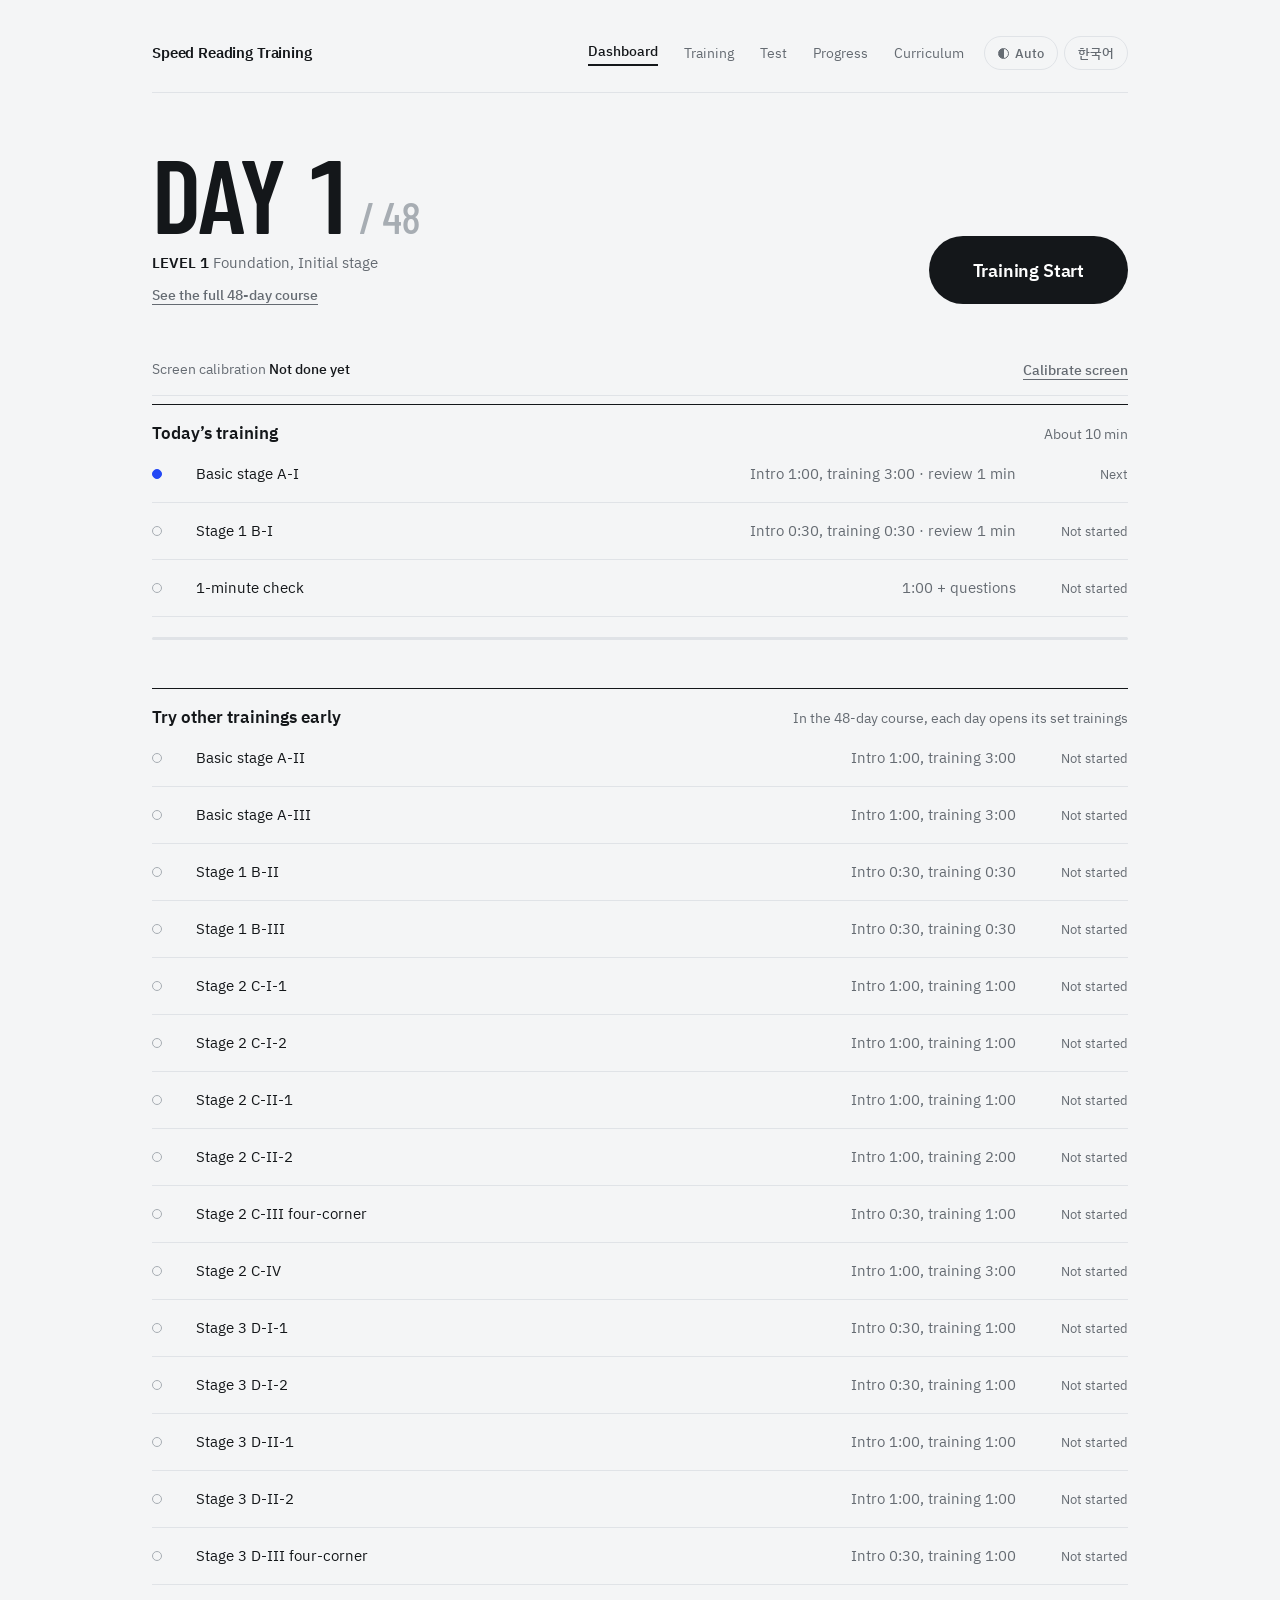
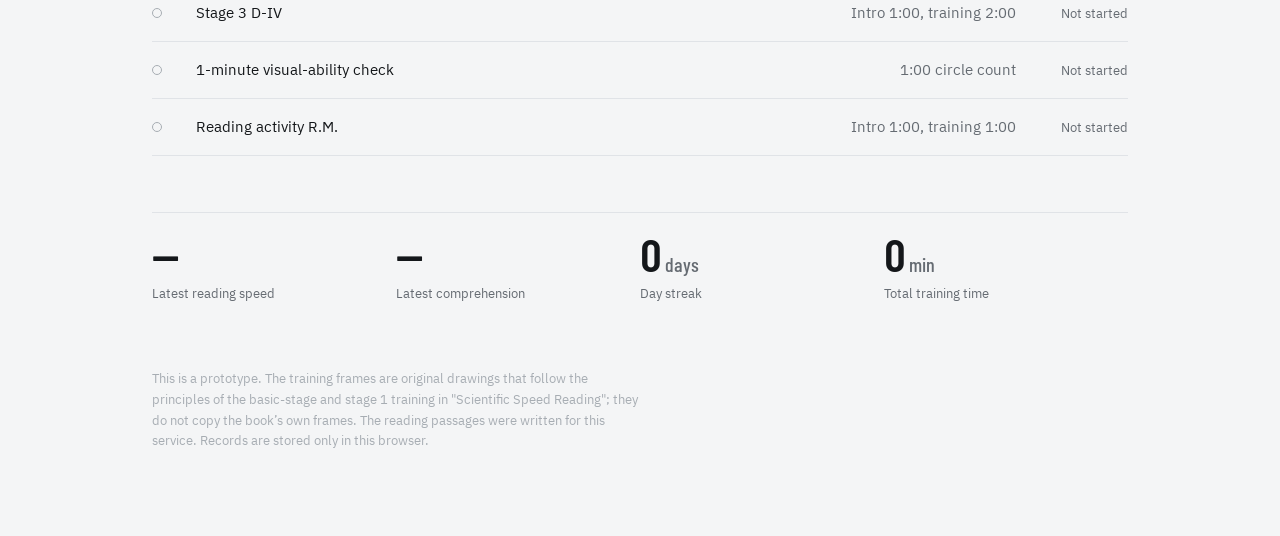
==== commit b4ee047f: "Training·Test 메뉴 열기, 휴대폰 가로 훈련 화면 수정, 스토어 이미지, CLAUDE.md 현황 갱신 - Training 탭 (설계): 단계별 전체 훈련 목록. 각 훈련" ====
--- a/index.html
+++ b/index.html
@@ -94,6 +94,9 @@
 .rows .plan{color:var(--muted);font-variant-numeric:tabular-nums}
 .rows .st{text-align:right;font-size:13px;color:var(--muted)}
 .rows .st.done{color:var(--ok)}
+.rows .nm .tag{margin-left:8px;vertical-align:1px}
+.trg{margin-top:44px}
+.trg .sect{margin-top:0}
 .bar{height:3px;background:var(--line);margin:20px 0 0;border-radius:2px;overflow:hidden}
 .bar i{display:block;height:100%;background:var(--ink);width:0;transition:width .4s ease}
 .metrics{display:grid;grid-template-columns:repeat(4,1fr);margin-top:56px;border-top:1px solid var(--line)}
@@ -460,6 +463,29 @@
   .scale button{height:46px;font-size:19px;border-radius:10px}
 }
 @media (max-width:760px) and (orientation:portrait){.rotate{display:block}}
+/* 휴대폰 가로처럼 낮은 화면: 제목줄과 정보 칸을 한 줄로 줄여 훈련 틀이 보일 높이를 확보한다 (설계) */
+@media (orientation:landscape) and (max-height:500px){
+  .pbar{padding:8px 20px 0;align-items:center}
+  .pname .t{display:none}
+  .pname .n{font-size:16px}.pname .lv{font-size:14px}
+  .pausebtn{width:44px;height:44px}
+  .phase{font-size:13px;min-height:1.3em}
+  .angle{font-size:11px;margin-top:4px}
+  .stagewrap{padding:0 20px}
+  .stagewrap[data-vpos="top"]{padding-top:4px}
+  svg.stage{margin-top:4px}
+  .hud,.rhud{grid-template-columns:repeat(4,1fr)}
+  .rhud{grid-template-columns:1fr 1fr 1.6fr}
+  .hud>div,.hud>div:nth-child(2n){padding:5px 16px 7px;border-bottom:0;border-right:1px solid var(--line)}
+  .hud>div:last-child{border-right:0}
+  .rhud>div:last-child{grid-column:auto}
+  .hud .l{font-size:10px}
+  .hud .v,.hud .time .v{font-size:22px;margin-top:2px}
+  .hud .v.rmpace{font-size:18px}
+  .pace button{width:34px;height:34px}
+  .rwrap{padding:10px 20px 6px}
+  .rprog{margin:8px 20px 0}
+}
 </style>
 </head>
 <body>
@@ -504,6 +530,37 @@
 </section>
 
 <!-- PROGRESS -->
+<section class="screen" id="train" data-ia="trainLabel">
+  <div class="wrap">
+    <header class="top sticky">
+      <button class="brand homebtn" data-i="brand"></button>
+      <div class="hdr-r">
+        <nav class="nav" data-ia="navLabel"></nav>
+        <div class="prefs"></div>
+      </div>
+    </header>
+    <h1 class="cu-h1" data-i="trH1"></h1>
+    <p class="cu-lead" data-i="trLead"></p>
+    <div id="trList"></div>
+  </div>
+</section>
+
+<section class="screen" id="test" data-ia="testLabel">
+  <div class="wrap">
+    <header class="top sticky">
+      <button class="brand homebtn" data-i="brand"></button>
+      <div class="hdr-r">
+        <nav class="nav" data-ia="navLabel"></nav>
+        <div class="prefs"></div>
+      </div>
+    </header>
+    <h1 class="cu-h1" data-i="teH1"></h1>
+    <p class="cu-lead" data-i="teLead"></p>
+    <div id="teList"></div>
+    <p class="cu-note" data-i="teFoot"></p>
+  </div>
+</section>
+
 <section class="screen" id="prog" data-ia="progLabel">
   <div class="wrap">
     <header class="top sticky">
@@ -923,6 +980,10 @@
   pgReactH:'자주 나온 반응', pgReactNone:'훈련 뒤 반응 점검에서 고른 항목이 여기에 모입니다.',
   pgBlinkH:'훈련 중 깜박임', pgBlinkNone:'훈련 뒤 깜박임 횟수를 고르면 여기에 모입니다.',
   pgFoot:'훈련 시간에는 도입, 훈련, 1분 측정 시간이 들어가고, 정리 시간은 빠집니다.',
+  trainLabel:'Training', trH1:'전체 훈련', trLead:'이 앱의 훈련을 원전의 단계에 따라 모았습니다. 48일 과정에서는 날마다 정해진 훈련이 열리지만, 여기서는 어느 훈련이든 골라 해 볼 수 있습니다.',
+  trNone:'아직 기록 없음', trRecs:'{n}회 · 마지막 {d}', trFrom:'과정 Day {d}',
+  testLabel:'Test', teH1:'측정', teLead:'독서 속도와 시각능력을 언제든 잴 수 있습니다. 48일 과정에서는 날마다 마지막에 1분 형성평가가 들어 있습니다.',
+  teStart:'측정하기', teFoot:'결과 변화는 Progress 화면의 그래프로 볼 수 있습니다.',
   bkH:'기록 백업', bkSub:'기록은 이 기기 안에만 있습니다. 기기를 바꾸거나 브라우저 데이터를 지우기 전에 파일로 내보내 두면, 다른 기기에서 가져와 이어서 할 수 있습니다. 파일은 직접 고른 곳에만 저장되고 어디로도 전송되지 않습니다.',
   bkExport:'파일로 내보내기', bkImport:'파일에서 가져오기', bkDone:'내보냈습니다: {f}',
   bkBad:'이 앱의 백업 파일이 아니거나 파일이 손상되었습니다.', bkCancel:'가져오기를 취소했습니다.',
@@ -989,6 +1050,10 @@
   pgReactH:'Most frequent reactions', pgReactNone:'Items you pick in the post-training check collect here.',
   pgBlinkH:'Blinking during training', pgBlinkNone:'Blink counts you pick after training collect here.',
   pgFoot:'Training time includes intro, training and 1-minute checks, not review time.',
+  trainLabel:'Training', trH1:'All trainings', trLead:'The trainings in this app, grouped by the stages of the source. The 48-day course opens set trainings each day, but here you can pick any of them.',
+  trNone:'No records yet', trRecs:'{n} times · last {d}', trFrom:'Course day {d}',
+  testLabel:'Test', teH1:'Checks', teLead:'Measure your reading speed and visual span at any time. In the 48-day course, each day ends with a 1-minute check.',
+  teStart:'Start', teFoot:'See how your results change in the Progress charts.',
   bkH:'Back up records', bkSub:'Your records live only on this device. Export them to a file before you switch devices or clear browser data, then import the file to carry on. The file is saved only where you choose and is never sent anywhere.',
   bkExport:'Export to file', bkImport:'Import from file', bkDone:'Exported: {f}',
   bkBad:'This is not a backup file from this app, or the file is damaged.', bkCancel:'Import cancelled.',
@@ -1518,8 +1583,54 @@
 }
 function openProgress(){ renderProgress(); show('prog'); }
 
+/* Training: 모든 훈련 목록 (설계). 대시보드 "다른 훈련 미리 해 보기"처럼 어느 훈련이든 열 수 있고,
+   48일 과정에서 처음 배정되는 날과 기록 횟수를 함께 보여 준다. 쪽수는 각 훈련의 근거(src)에서 가져온다. */
+const TR_GROUPS = [['basic', ['A-I','A-II','A-III']], ['s1', ['B-I','B-II','B-III']], ['s2', S2_IDS], ['s3', S3_IDS.filter(id => id !== 'D-CHK')], ['rd', ['RM']]];
+let firstDays = null;
+function firstDayOf(id){
+  if (!firstDays){ firstDays = {}; for (let d = 1; d <= 48; d++) dayPlan(d).items.forEach(i => { if (!(i.id in firstDays)) firstDays[i.id] = d; }); }
+  return firstDays[id];
+}
+const srcRef = id => (((id === 'measure' ? MEASURE : DRILLS[id]).src || {}).ko || '').match(/p\.\d+(?:~\d+)?/)?.[0] || '';
+function recLine(recs){
+  if (!recs.length) return T('trNone');
+  const last = recs[recs.length - 1];
+  return T('trRecs', { n: recs.length, d: shortDate(last.date) });
+}
+function catalogRow(id, name, recs, st, ref){
+  const li = document.createElement('li');
+  li.innerHTML = '<button type="button"><span class="dot ' + (recs.length ? 'done' : '') + '"></span><span class="nm">' + esc(name) + (ref ? tagHtml('src', ref) : '') +
+    '</span><span class="plan">' + esc(recLine(recs)) + '</span><span class="st">' + esc(st) + '</span></button>';
+  li.querySelector('button').addEventListener('click', () => go(id));
+  return li;
+}
+function renderTraining(){
+  const ts = loadT().filter(r => !r.aborted), box = $('#trList'); box.innerHTML = '';
+  TR_GROUPS.forEach(([type, ids]) => {
+    const g = document.createElement('section'); g.className = 'trg';
+    g.innerHTML = '<div class="sect"><h2>' + esc(L(TR[type])) + '</h2></div><ul class="rows"></ul>';
+    ids.forEach(id => {
+      const fd = firstDayOf(id);
+      g.querySelector('ul').append(catalogRow(id, L(DRILLS[id].name), ts.filter(r => r.frame === id), fd ? T('trFrom', { d: fd }) : '', srcRef(id)));
+    });
+    box.append(g);
+  });
+}
+function openTraining(){ renderTraining(); show('train'); }
+
+/* Test: 1분 형성평가(원전 p.155)와 시각능력 1분 측정(원전 p.115)을 언제든 할 수 있게 모은 화면 (설계). 결과 그래프는 Progress. */
+function renderTest(){
+  const ms = loadM().filter(m => m.lang === lang), vis = loadT().filter(r => r.frame === 'D-CHK' && !r.aborted), ul = document.createElement('ul');
+  ul.className = 'rows';
+  const lastM = ms[ms.length - 1], lastV = vis[vis.length - 1];
+  ul.append(catalogRow('measure', L(MEASURE.name), ms, lastM ? nf(lastM.speed) + (lastM.unit === 'words' ? T('uSpeedEn') : T('uSpeedKo')) : T('teStart'), srcRef('measure')));
+  ul.append(catalogRow('D-CHK', L(DRILLS['D-CHK'].name), vis, lastV ? nf(lastV.passes) + T('uPerMin') : T('teStart'), srcRef('D-CHK')));
+  const box = $('#teList'); box.innerHTML = ''; box.className = 'trg'; box.append(ul);
+}
+function openTest(){ renderTest(); show('test'); }
+
 function renderNav(){
-  const items = [['Dashboard','dash'],['Training',null],['Test',null],['Progress','prog'],['Curriculum','curr']];
+  const items = [['Dashboard','dash'],['Training','train'],['Test','test'],['Progress','prog'],['Curriculum','curr']];
   const on = document.querySelector('.screen.on')?.id;
   document.querySelectorAll('.nav, #tabbar').forEach(nav => {
     nav.innerHTML = '';
@@ -1528,7 +1639,7 @@
       if (target){
         el = document.createElement('button'); el.type = 'button'; el.textContent = label;
         if (target === on){ el.className = 'cur'; el.setAttribute('aria-current', 'page'); }
-        el.addEventListener('click', () => { if (target === 'dash'){ curBrief = null; renderDash(); show('dash'); } else if (target === 'prog') openProgress(); else openCurriculum(); });
+        el.addEventListener('click', () => { if (target === 'dash'){ curBrief = null; renderDash(); show('dash'); } else if (target === 'prog') openProgress(); else if (target === 'train') openTraining(); else if (target === 'test') openTest(); else openCurriculum(); });
       } else {
         el = document.createElement('span'); el.textContent = label; el.title = T('navSoon'); el.setAttribute('aria-disabled', 'true');
       }
@@ -1656,7 +1767,7 @@
   if (!fromPop) syncHistory(id);
   document.querySelectorAll('.screen').forEach(s => s.classList.toggle('on', s.id === id));
   window.scrollTo(0, 0);
-  const nav = id === 'dash' || id === 'curr' || id === 'prog';
+  const nav = ['dash', 'curr', 'prog', 'train', 'test'].includes(id);
   document.body.classList.toggle('has-tabs', nav);
   if (nav) renderNav();
 }
@@ -2184,7 +2295,10 @@
 function sizeStage(D){
   const info = $('#angleInfo'), availW = availStagePx();
   const wrap = document.querySelector('.stagewrap');
-  const availH = Math.max(140, (wrap && wrap.clientHeight ? wrap.clientHeight : innerHeight * 0.6) - 96);
+  // 낮은 가로 화면에서는 위아래 글(단계 표시·시야각 안내)이 실제로 차지하는 높이만 뺀다
+  const low = matchMedia('(orientation:landscape) and (max-height:500px)').matches;
+  const reserve = low ? $('#phaseLabel').offsetHeight + info.offsetHeight + 16 : 96;
+  const availH = Math.max(low ? 60 : 140, (wrap && wrap.clientHeight ? wrap.clientHeight : innerHeight * 0.6) - reserve);
   const maxByH = G.kind === 'spread' ? availH * G.vb[0] / G.vb[1] : Infinity;
   if (!cal){
     stage.style.width = G.kind === 'spread' ? Math.min(availW, maxByH, 1240) + 'px' : '';
@@ -2921,6 +3035,8 @@
   if ($('#brief').classList.contains('on') && curBrief) openBrief(curBrief);
   if ($('#calib').classList.contains('on')) renderCalPreview();
   if ($('#prog').classList.contains('on')) renderProgress();
+  if ($('#train').classList.contains('on')) renderTraining();
+  if ($('#test').classList.contains('on')) renderTest();
 }
 window.addEventListener('resize', () => { if ($('#prog').classList.contains('on')) renderProgress(); });
 applyTheme();
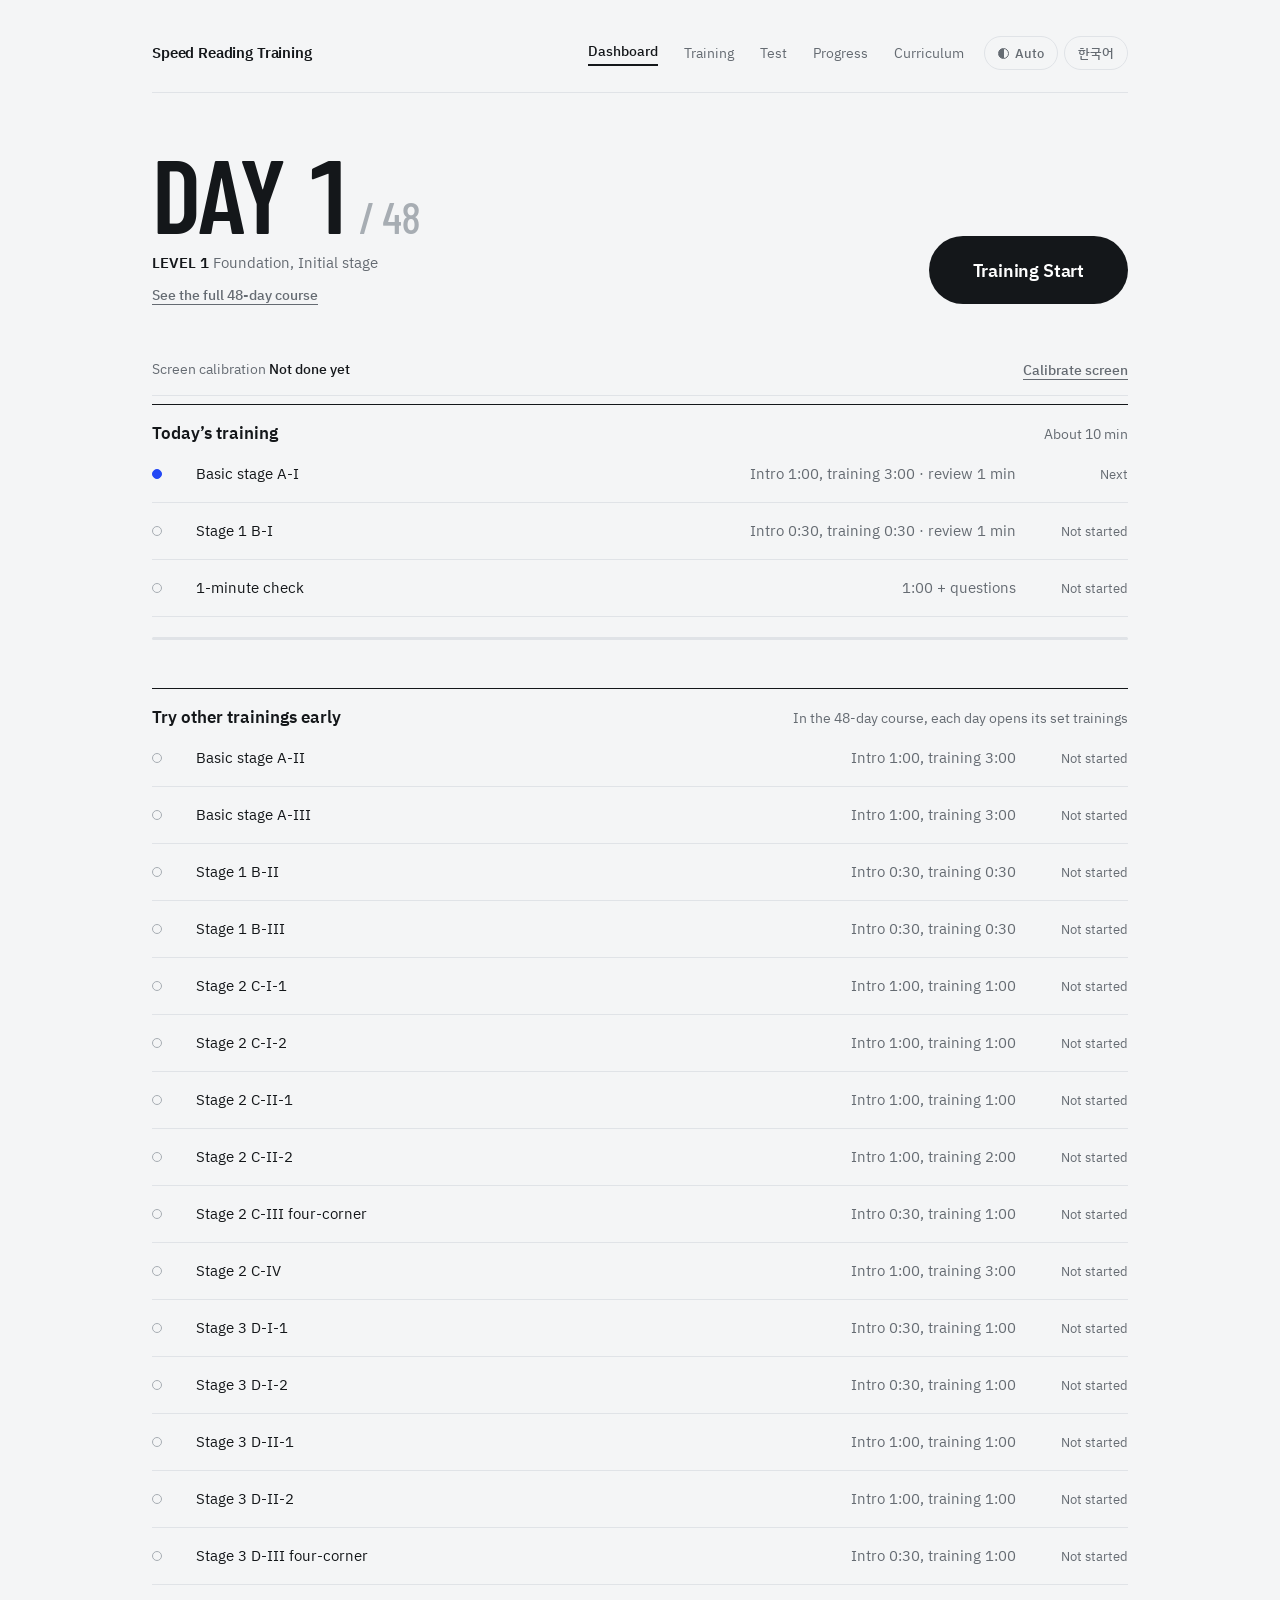
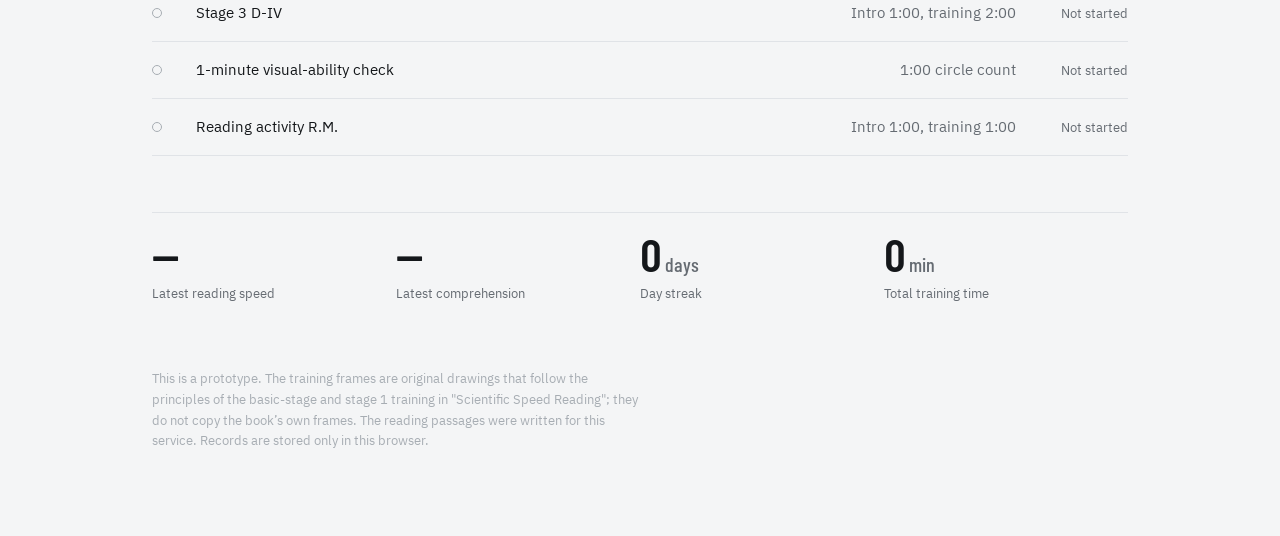
==== commit 216525d5: "깜박임 기록 안내 문구를 실제 데이터 처리 방식에 맞게 수정 (한/영) - 이전 문구: "사람들이 … 모아, 단계별 훈련 시간을 정하는 데 씁니다" / "We collect …" " ====
--- a/index.html
+++ b/index.html
@@ -486,6 +486,37 @@
   .rwrap{padding:10px 20px 6px}
   .rprog{margin:8px 20px 0}
 }
+/* Touch targets (design, 2026-11-18): on touch screens every control is at least 44×44 CSS px to press.
+   Mostly the pressable area grows (invisible ::after), not the drawn button. Placed last so the low
+   landscape rules above cannot shrink it again. Mouse/trackpad (MacBook) is unchanged. */
+@media (pointer:coarse){
+  .pref,.nav button,.textbtn,.homebtn,.rnd,.pace button{position:relative}
+  .pref::after,.nav button::after,.textbtn::after,.homebtn::after,.rnd::after,.pace button::after{content:"";position:absolute}
+  .pref::after{inset:-6px -3px}
+  /* the menu scrolls sideways, which clips; padding gives the larger area room inside it */
+  .nav{padding:10px 11px;margin:-10px -11px}
+  .nav button::after{inset:-10px -11px}
+  .textbtn::after{inset:-12px -4px}
+  .homebtn::after{inset:-11px -4px}
+  .rnd::after{inset:-3px}
+  .pace button::after{inset:-6px -8px}
+  /* stacked check rows: taller rows instead of extensions that would overlap the next row */
+  .checks{gap:0}
+  .checks label{padding:10px 0;min-height:44px}
+  /* Segmented choices can wrap onto touching rows, so they get real height instead of an overlapping extension. */
+  .seg button{min-height:44px;min-width:44px}
+  .cardctl input{height:44px}
+}
+/* Reading activity on a portrait phone: the PACE cell was too narrow for "− value +", which squeezed the
+   buttons to ~30px and pushed + off a 320px screen. Same two rows: three readouts above, PACE full width below. */
+@media (max-width:760px) and (orientation:portrait){
+  #rm .hud{grid-template-columns:repeat(3,1fr)}
+  #rm .hud>div{padding-left:14px;padding-right:14px;min-width:0}
+  #rm .hud>div:nth-child(2){border-right:1px solid var(--line)}
+  #rm .hud>div:nth-child(3){border-right:0}
+  #rm .hud>div:last-child{grid-column:1 / -1}
+  #rm .pace{justify-content:flex-start}
+}
 </style>
 </head>
 <body>
@@ -999,7 +1030,7 @@
   partWorst:'가장 안 된 곳: {p} (도입 정확도 기준)', partRetry:'이곳만 다시', nextPos:'다음 위치', nextPosMsg:'{p} 위치로 옮깁니다. 도입부터 다시 시작합니다.',
   angleTiny:'책 시야각의 {p}%밖에 안 됩니다. 제2단계는 두 쪽을 펼쳐 보여야 해서 휴대폰으로는 하기 어렵습니다. 태블릿이나 노트북 이상의 화면에서 하세요.',
   keysC:'훈련 중 Space: 일시정지, ↑/↓: 빠르기, →: 책장 넘기기',
-  blinkH:'훈련 중 눈을 몇 번 깜박였나요? (대략)', blinkFirstH:'처음 깜박인 때는 언제쯤인가요?', blinkHint:'정확하지 않아도 됩니다. 사람들이 실제로 몇 분까지 깜박이지 않고 훈련하는지 모아, 단계별 훈련 시간을 정하는 데 씁니다.',
+  blinkH:'훈련 중 눈을 몇 번 깜박였나요? (대략)', blinkFirstH:'처음 깜박인 때는 언제쯤인가요?', blinkHint:'정확하지 않아도 됩니다. 입력한 값은 이 기기 안에만 저장되어 결과 화면과 Progress 화면의 내 기록으로만 보여 주며, 서버나 다른 곳으로 보내지 않습니다. 직접 내보낸 백업 파일에는 함께 들어갑니다.',
   seeResults:'결과 보기', resultLabel:'결과', accIntro:'Accuracy (도입)', avgPace:'평균 빠르기',
   readerLabel:'1분 형성평가', mTag:'1분 형성평가', mAbortL:'측정 그만두기', rdCdH:'제목부터 읽기 시작합니다', rdCdP:'평소처럼 읽으세요. 1분이 지나면 화면이 멈춥니다.', rdCdPmax:'최대한 빠르게 읽으세요. 1분이 지나면 화면이 멈춥니다.',
   pagesL:'쪽 넘기기', prevPage:'이전 쪽', nextPage:'다음 쪽', rdDone:'다 읽었어요',
@@ -1069,7 +1100,7 @@
   partWorst:'Weakest: {p} (by intro accuracy)', partRetry:'Redo just this one', nextPos:'Next position', nextPosMsg:'Moving to {p}. Starting again from the intro.',
   angleTiny:'Only {p}% of the book’s visual angle. Stage 2 shows a full two-page spread, which is hard on a phone. Use a tablet, laptop or larger screen.',
   keysC:'During training — Space: pause, ↑/↓: pace, →: turn the page',
-  blinkH:'Roughly how many times did you blink during training?', blinkFirstH:'When did you first blink?', blinkHint:'A rough answer is fine. We collect how long people actually go without blinking to set the step-up training times.',
+  blinkH:'Roughly how many times did you blink during training?', blinkFirstH:'When did you first blink?', blinkHint:'A rough answer is fine. Your answer is saved only on this device and shown only in your own results and Progress records. It is never sent to a server or anywhere else. It is included in a backup file if you export one.',
   seeResults:'See results', resultLabel:'Result', accIntro:'Accuracy (intro)', avgPace:'Avg pace',
   readerLabel:'1-minute check', mTag:'1-MINUTE CHECK', mAbortL:'Stop the check', rdCdH:'Start reading from the title', rdCdP:'Read as you normally would. The screen stops after one minute.', rdCdPmax:'Read as fast as you can. The screen stops after one minute.',
   pagesL:'Turn pages', prevPage:'Previous page', nextPage:'Next page', rdDone:'I finished',
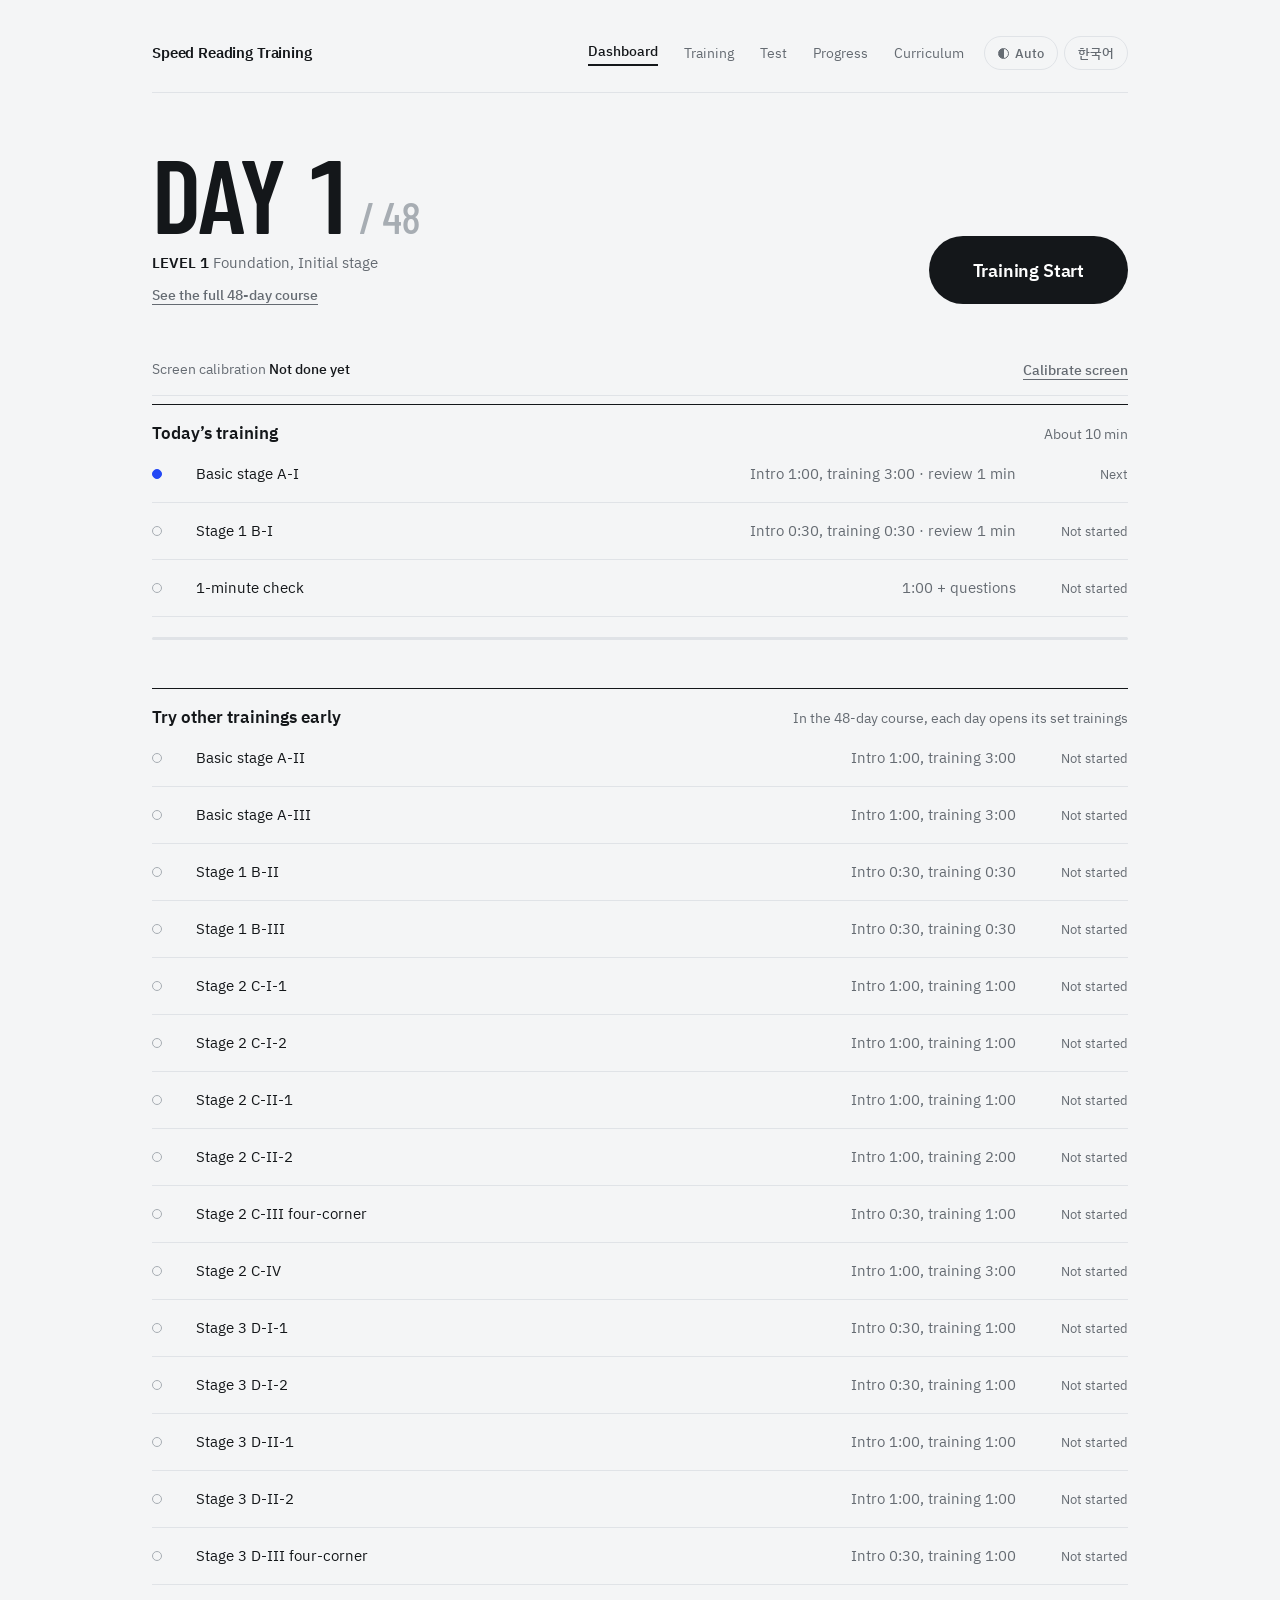
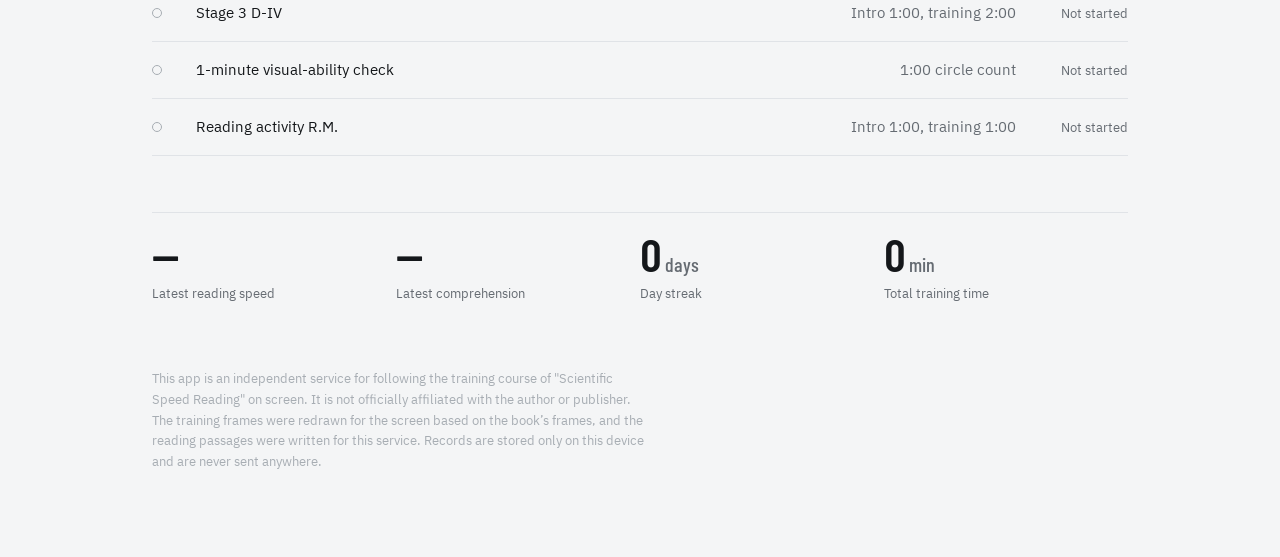
==== commit 127f24bf: "출시 준비: 개인정보처리방침 개정, 독립 서비스 고지, 스토어 문구 정리, 문서 최신화 - privacy.html (서비스 안내): 실제 동작과 대조해 개정 (시행일 2026-11" ====
--- a/index.html
+++ b/index.html
@@ -975,7 +975,7 @@
   title:'속독 트레이닝', brand:'속독 트레이닝', navLabel:'주 메뉴', dashLabel:'Dashboard',
   lvlSub:'Foundation, 초기 과정', allDone:'오늘 훈련을 모두 마쳤어요', calLabel:'화면 보정', todayH:'오늘의 훈련',
   mSpeedL:'최근 독서 속도', mCompL:'최근 이해도', mStreakL:'연속 훈련일', mTimeL:'누적 훈련시간',
-  foot:'프로토타입입니다. 훈련 틀은 『과학적 속독법』 기본단계·제1단계 훈련의 원리를 따라 새로 그린 도안이며 원전 도안을 복제하지 않았습니다. 측정 지문도 이 서비스가 직접 쓴 글입니다. 기록은 이 브라우저에만 저장됩니다.',
+  foot:'이 앱은 『과학적 속독법』의 훈련 과정을 화면에서 따라 하도록 만든 독립 서비스이며, 원저자·출판사와 공식적인 관계가 없습니다. 훈련 틀은 책의 모형을 바탕으로 화면에 맞게 새로 그렸고, 측정·독서용 글은 이 서비스가 직접 썼습니다. 기록은 이 기기에만 저장되며 어디로도 보내지 않습니다.',
   back:'Dashboard로 돌아가기',
   cLead:'책을 30cm 거리에서 볼 때와 같은 크기로 훈련 틀이 보이도록 화면을 맞춥니다. 한 번만 하면 되고, 기기나 앉는 위치가 바뀌면 다시 하세요.',
   c1h:'카드 크기 맞추기', c1d:'신용카드나 교통카드처럼 표준 크기 카드를 화면의 사각형에 대고, 사각형이 카드와 똑같아질 때까지 조절하세요.',
@@ -1045,7 +1045,7 @@
   title:'Speed Reading Training', brand:'Speed Reading Training', navLabel:'Main menu', dashLabel:'Dashboard',
   lvlSub:'Foundation, initial stage', allDone:'You finished all of today’s training', calLabel:'Screen calibration', todayH:'Today’s training',
   mSpeedL:'Latest reading speed', mCompL:'Latest comprehension', mStreakL:'Day streak', mTimeL:'Total training time',
-  foot:'This is a prototype. The training frames are original drawings that follow the principles of the basic-stage and stage 1 training in "Scientific Speed Reading"; they do not copy the book’s own frames. The reading passages were written for this service. Records are stored only in this browser.',
+  foot:'This app is an independent service for following the training course of "Scientific Speed Reading" on screen. It is not officially affiliated with the author or publisher. The training frames were redrawn for the screen based on the book’s frames, and the reading passages were written for this service. Records are stored only on this device and are never sent anywhere.',
   back:'Back to Dashboard',
   cLead:'Match your screen so the training frame looks the same size as the book viewed from 30 cm. Do this once, and again whenever you change device or seating position.',
   c1h:'Match the card size', c1d:'Hold a standard-size card (credit card, transit card) against the rectangle on screen and adjust until they match exactly.',
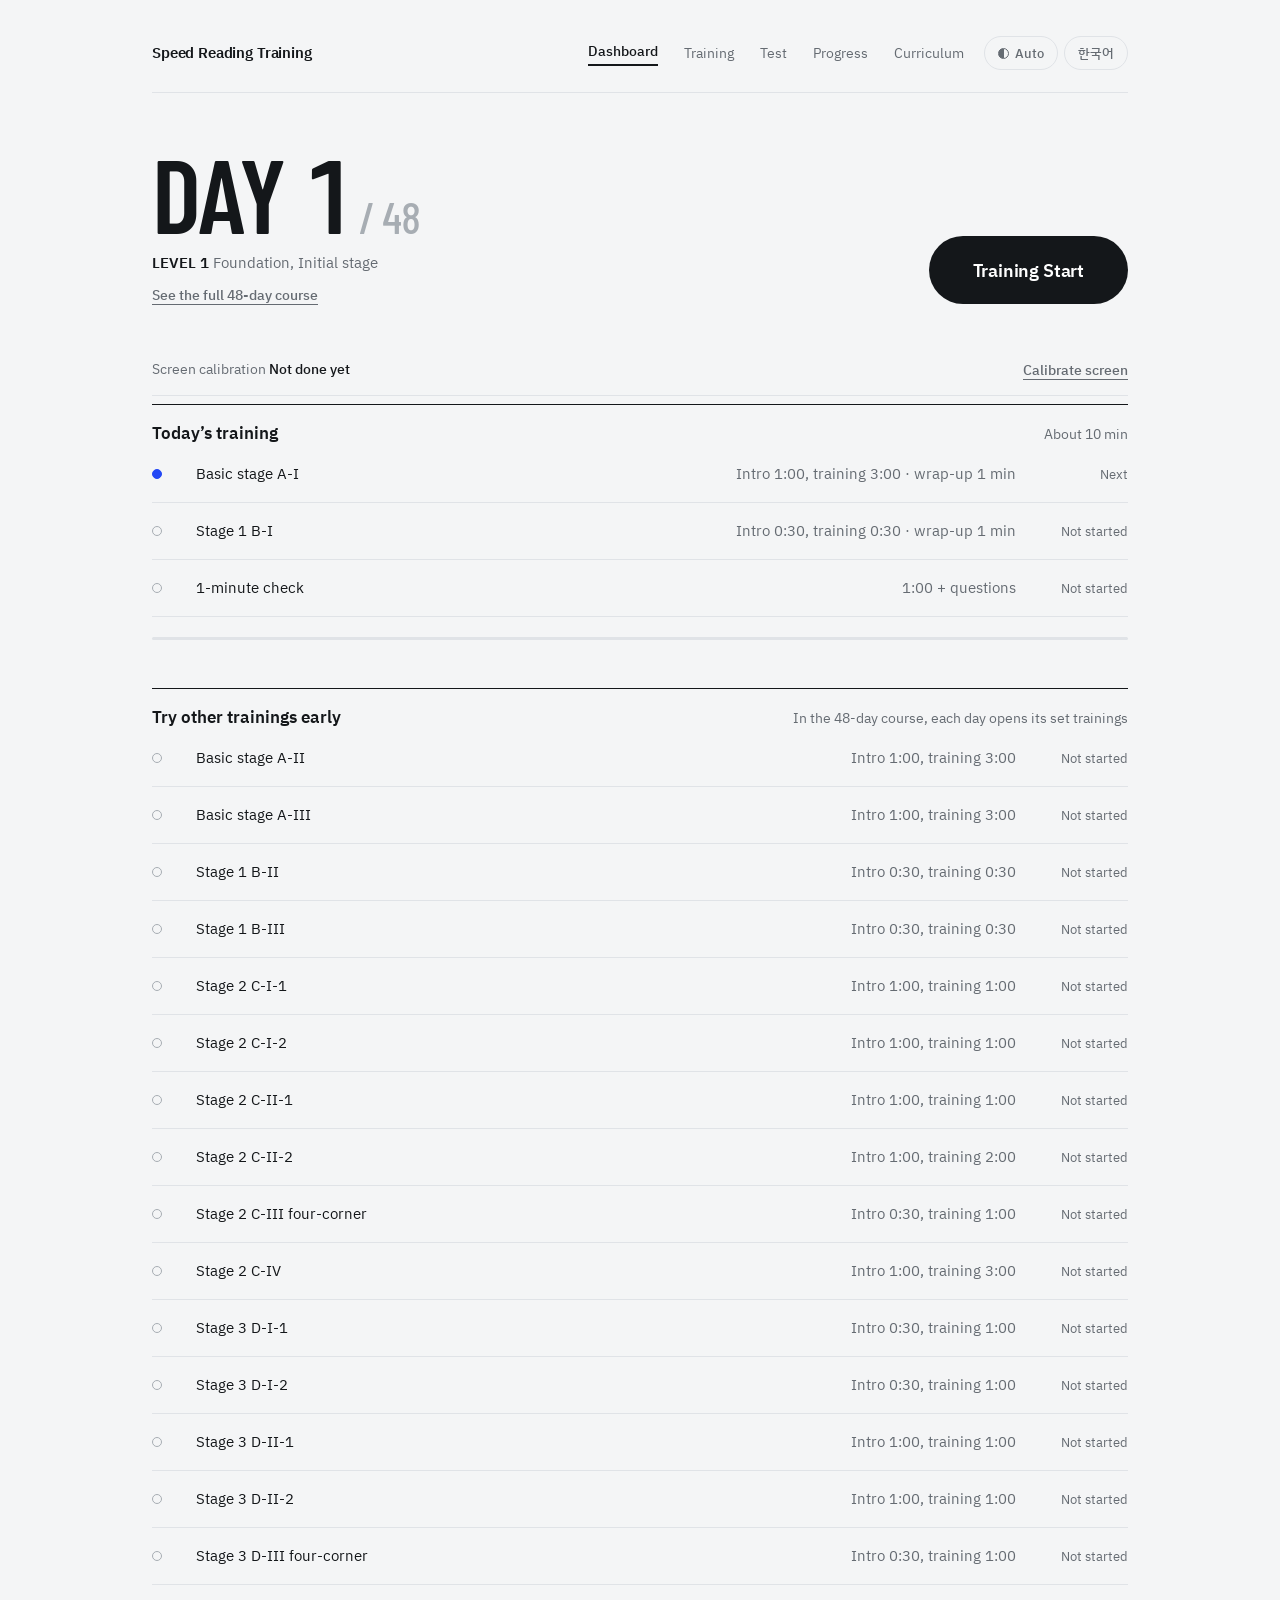
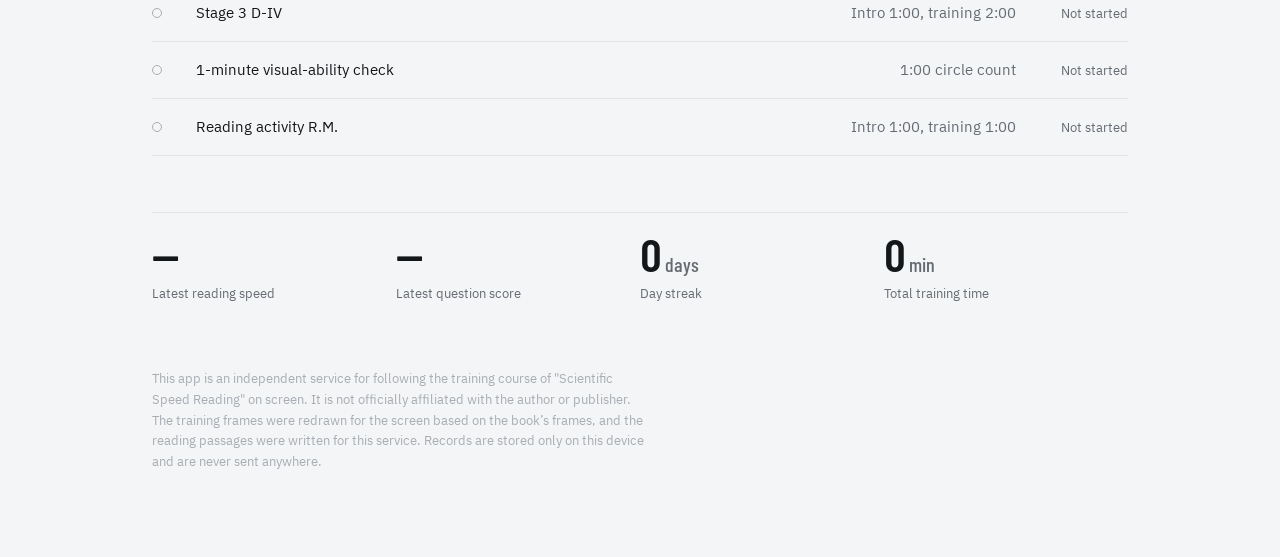
==== commit 5faa9302: "원전 검증 결과 반영, 글꼴 자체 제공, 스토어 화면 갱신 원전 (2026-11-19 PDF 쪽 이미지로 확인, 원전 문장은 넣지 않음) - A-III 인용 삭제: 원전 p.54~" ====
--- a/index.html
+++ b/index.html
@@ -10,9 +10,7 @@
 <meta name="theme-color" content="#0E1013" media="(prefers-color-scheme: dark)">
 <title>속독 트레이닝</title>
 <meta name="apple-mobile-web-app-title" content="속독 트레이닝">
-<link rel="preconnect" href="https://fonts.googleapis.com">
-<link rel="preconnect" href="https://fonts.gstatic.com" crossorigin>
-<link href="https://fonts.googleapis.com/css2?family=Barlow+Condensed:wght@500;600&family=IBM+Plex+Sans+KR:wght@400;500;600&display=swap" rel="stylesheet">
+<link href="fonts/fonts.css" rel="stylesheet"><!-- 글꼴은 저장소 안에 둔다 (OFL 1.1, 외부 요청 없음, 2026-11-19) -->
 <style>
 :root{
   --bg:#F4F5F6; --paper:#FFFFFF; --ink:#14171A; --muted:#656B72; --faint:#A7ADB3; --line:#E0E3E7;
@@ -948,7 +946,7 @@
       <div><div class="v num" id="mrSpeed">0</div><div class="l" id="mrSpeedL"></div></div>
       <div><div class="v num" id="mrComp">—</div><div class="l" data-i="compL"></div></div>
       <div><div class="v num" id="mrSelf">—</div><div class="l" data-i="selfL"></div></div>
-      <div><div class="v num" id="mrRei">—</div><div class="l">R.E.I.</div></div>
+      <div><div class="v num" id="mrRei">—</div><div class="l" id="mrReiL">R.E.I.</div></div>
     </div>
     <dl class="cmp">
       <div><dt>Personal Best</dt><dd id="mrBest">—</dd></div>
@@ -974,7 +972,7 @@
  ko: {
   title:'속독 트레이닝', brand:'속독 트레이닝', navLabel:'주 메뉴', dashLabel:'Dashboard',
   lvlSub:'Foundation, 초기 과정', allDone:'오늘 훈련을 모두 마쳤어요', calLabel:'화면 보정', todayH:'오늘의 훈련',
-  mSpeedL:'최근 독서 속도', mCompL:'최근 이해도', mStreakL:'연속 훈련일', mTimeL:'누적 훈련시간',
+  mSpeedL:'최근 독서 속도', mCompL:'최근 문항 정답률', mStreakL:'연속 훈련일', mTimeL:'누적 훈련시간',
   foot:'이 앱은 『과학적 속독법』의 훈련 과정을 화면에서 따라 하도록 만든 독립 서비스이며, 원저자·출판사와 공식적인 관계가 없습니다. 훈련 틀은 책의 모형을 바탕으로 화면에 맞게 새로 그렸고, 측정·독서용 글은 이 서비스가 직접 썼습니다. 기록은 이 기기에만 저장되며 어디로도 보내지 않습니다.',
   back:'Dashboard로 돌아가기',
   cLead:'책을 30cm 거리에서 볼 때와 같은 크기로 훈련 틀이 보이도록 화면을 맞춥니다. 한 번만 하면 되고, 기기나 앉는 위치가 바뀌면 다시 하세요.',
@@ -999,11 +997,11 @@
   advC:'제2단계 C 모형 (p.66~97, 쪽당 15줄)', advCNote:'추정값입니다. 스캔본에서 제1단계 모형과의 비율로 계산했습니다. 책을 자로 재서 고쳐 주세요: 원 지름, 위아래 줄 간격(원 중심 사이), 한 쪽 안의 줄 길이(왼쪽 원 중심~오른쪽 원 중심), 두 쪽 사이 간격(왼쪽 쪽 오른쪽 원 중심~오른쪽 쪽 왼쪽 원 중심).',
   pitchL:'줄 간격', rowL:'한 쪽 줄 길이', cgapL:'두 쪽 사이 간격',
   s2H:'다른 훈련 미리 해 보기', s2Sub:'48일 과정에서는 날마다 정해진 훈련이 열립니다',
-  rowPlanC:'1:00 원 세기', reviewT:'정리 {m}분', stSoon:'준비 중', rmName:'독서활동 R.M.', dayDone:'Day {d} 완료. 내일 Day {n}이 열립니다', dayFinish:'오늘 훈련 마치기',
+  rowPlanC:'1:00 원 세기', reviewT:'정리 시간 {m}분', stSoon:'준비 중', rmName:'독서활동 R.M.', dayDone:'Day {d} 완료. 내일 Day {n}이 열립니다', dayFinish:'오늘 훈련 마치기',
   turnMsgRm:'<b>책장 넘기기</b> 오른쪽 쪽 아래를 누르거나 → 키',
   progLabel:'진행 기록', pgH1:'진행 기록', pgLead:'날마다 쌓인 측정과 훈련 기록입니다. 기록은 이 기기에만 저장됩니다.',
   pgDays:'마친 날', pgTime:'전체 훈련 시간', pgSpeed:'독서 속도', pgVis:'시각능력', pgDate:'날짜', uPerMin:'개/분', uTimes:'번',
-  pgSpeedH:'독서 속도 (1분 형성평가)', pgSpeedSub:'제목부터 1분 동안 읽은 글자 수입니다. 점에 마우스를 올리면 이해도와 R.E.I.가 보입니다.',
+  pgSpeedH:'독서 속도 (1분 형성평가)', pgSpeedSub:'제목부터 1분 동안 읽은 글자 수입니다. 점에 마우스를 올리면 이해도, 문항 정답률, R.E.I.가 보입니다.', reiOldNote:'* 2026년 11월 19일 이전 기록은 R.E.I.를 속도 × 문항 정답률로 계산했습니다. 지금은 원전 방식(속도 × 이해도 9점, 1점 = 10%, p.32)으로 계산합니다. 이전 값은 그대로 보관합니다.',
   pgSpeedNone:'아직 1분 형성평가 기록이 없습니다. 오늘의 훈련 마지막에 1분 형성평가를 하면 여기에 쌓입니다.',
   pgVisH:'시각능력 형성평가', pgVisSub:'원전 p.150의 시각능력 형성평가 그래프를 옮긴 것입니다. 1분 동안 본 원의 개수이며, 점선은 원전이 말하는 1분에 1,200개입니다 (p.154 ⑲).',
   pgVisRef:'1,200개/분 (p.154 ⑲)', pgVisNone:'아직 시각능력 측정 기록이 없습니다. 제3단계가 시작되는 Day 9부터 날마다 측정합니다. 다른 훈련 목록에서 미리 해 볼 수도 있습니다.',
@@ -1027,7 +1025,7 @@
   turnHintAuto:'책장이 저절로 넘어갑니다. 손 동작 없이 눈의 이동만 연습할 때 씁니다. 원전은 오른손으로 넘기므로 익숙해지면 직접 넘기기로 바꾸세요.',
   turnMsg:'<b>책장 넘기기</b> 오른쪽 쪽 아래를 누르거나 → 키', turnRes:'{n}번, 평균 {s}초', turnNone:'이번에는 넘기지 않았습니다', turnAutoRes:'자동으로 넘김',
   partH:'훈련 위치', partAll:'4곳 차례로', partHint:'III-1 왼쪽 위, III-2 왼쪽 아래, III-3 오른쪽 위, III-4 오른쪽 아래 (p.74~75). 4곳을 마치면 도입 정확도가 가장 낮은 곳을 알려 드립니다.',
-  partWorst:'가장 안 된 곳: {p} (도입 정확도 기준)', partRetry:'이곳만 다시', nextPos:'다음 위치', nextPosMsg:'{p} 위치로 옮깁니다. 도입부터 다시 시작합니다.',
+  partAll4:'4곳 + 가장 어려웠던 곳 1회', extraPos:'한 번 더', extraPosMsg:'4곳 가운데 도입 정확도가 가장 낮았던 {p}을(를) 한 번 더 훈련합니다 (원전: 4곳을 마친 뒤 가장 안 되는 곳을 더 연습).', wrapNote:'정리 시간: 원전의 각 단계 뒤 "정리 및 상담활동" 자리입니다 (p.48·174). 이 앱은 상담을 제공하지 않습니다. 눈을 쉬고 훈련 뒤 반응을 돌아보는 시간으로 두며, 타이머는 없습니다.', partWorst:'가장 안 된 곳: {p} (도입 정확도 기준)', partRetry:'이곳만 다시', nextPos:'다음 위치', nextPosMsg:'{p} 위치로 옮깁니다. 도입부터 다시 시작합니다.',
   angleTiny:'책 시야각의 {p}%밖에 안 됩니다. 제2단계는 두 쪽을 펼쳐 보여야 해서 휴대폰으로는 하기 어렵습니다. 태블릿이나 노트북 이상의 화면에서 하세요.',
   keysC:'훈련 중 Space: 일시정지, ↑/↓: 빠르기, →: 책장 넘기기',
   blinkH:'훈련 중 눈을 몇 번 깜박였나요? (대략)', blinkFirstH:'처음 깜박인 때는 언제쯤인가요?', blinkHint:'정확하지 않아도 됩니다. 입력한 값은 이 기기 안에만 저장되어 결과 화면과 Progress 화면의 내 기록으로만 보여 주며, 서버나 다른 곳으로 보내지 않습니다. 직접 내보낸 백업 파일에는 함께 들어갑니다.',
@@ -1036,7 +1034,7 @@
   pagesL:'쪽 넘기기', prevPage:'이전 쪽', nextPage:'다음 쪽', rdDone:'다 읽었어요',
   quizLabel:'이해도 확인', qH:'이해도 확인', q9H:'방금 읽은 부분을 얼마나 이해했나요?',
   q9Low:'1 전혀 이해되지 않음', q9High:'9 완전히 이해됨', q9Mid:'5 = 이해되는 것 같기도 하고 안 되는 것 같기도 함 (원전 p.32 척도)',
-  compL:'이해도', selfL:'자기평가', readL:'읽은 양',
+  compL:'문항 정답률', selfL:'이해도 (9점)', readL:'읽은 양',
   toDash:'대시보드로 가기', toCurr:'48일 전체 과정 보기', currLabel:'Curriculum', navSoon:'다음 프로토타입에서 열립니다',
   cuH1:'48일 커리큘럼', cuLead:'『과학적 속독법』의 훈련 과정을 다섯 단계로 나눴습니다. 매일 한 번, 정해진 훈련을 순서대로 하고 1분 측정으로 마무리합니다. 단계가 올라갈수록 훈련 시간이 길어집니다.',
   cuDetailH:'단계별 하루 훈련'
@@ -1044,7 +1042,7 @@
  en: {
   title:'Speed Reading Training', brand:'Speed Reading Training', navLabel:'Main menu', dashLabel:'Dashboard',
   lvlSub:'Foundation, initial stage', allDone:'You finished all of today’s training', calLabel:'Screen calibration', todayH:'Today’s training',
-  mSpeedL:'Latest reading speed', mCompL:'Latest comprehension', mStreakL:'Day streak', mTimeL:'Total training time',
+  mSpeedL:'Latest reading speed', mCompL:'Latest question score', mStreakL:'Day streak', mTimeL:'Total training time',
   foot:'This app is an independent service for following the training course of "Scientific Speed Reading" on screen. It is not officially affiliated with the author or publisher. The training frames were redrawn for the screen based on the book’s frames, and the reading passages were written for this service. Records are stored only on this device and are never sent anywhere.',
   back:'Back to Dashboard',
   cLead:'Match your screen so the training frame looks the same size as the book viewed from 30 cm. Do this once, and again whenever you change device or seating position.',
@@ -1069,11 +1067,11 @@
   advC:'Stage 2 Format C frames (pp.66–97, 15 rows per page)', advCNote:'These are estimates, worked out from the scan as ratios to the stage 1 frame. Please measure the book with a ruler and correct them: circle diameter, row spacing (center to center), row length within one page (left circle center to right circle center), and the gap between pages (right circle on the left page to left circle on the right page).',
   pitchL:'Row spacing', rowL:'Row length per page', cgapL:'Gap between pages',
   s2H:'Try other trainings early', s2Sub:'In the 48-day course, each day opens its set trainings',
-  rowPlanC:'1:00 circle count', reviewT:'review {m} min', stSoon:'Coming soon', rmName:'Reading activity R.M.', dayDone:'Day {d} done. Day {n} opens tomorrow', dayFinish:'Finish today’s training',
+  rowPlanC:'1:00 circle count', reviewT:'wrap-up {m} min', stSoon:'Coming soon', rmName:'Reading activity R.M.', dayDone:'Day {d} done. Day {n} opens tomorrow', dayFinish:'Finish today’s training',
   turnMsgRm:'<b>Turn the page</b> Tap the lower right page or press →',
   progLabel:'Progress', pgH1:'Progress', pgLead:'Your measurements and training, day by day. Records are stored on this device only.',
   pgDays:'Days done', pgTime:'Total training time', pgSpeed:'Reading speed', pgVis:'Visual ability', pgDate:'Date', uPerMin:'/min', uTimes:'×',
-  pgSpeedH:'Reading speed (1-minute check)', pgSpeedSub:'Words read in one minute from the title. Hover a point to see comprehension and R.E.I.',
+  pgSpeedH:'Reading speed (1-minute check)', pgSpeedSub:'Words read in one minute from the title. Hover a point to see comprehension, question score and R.E.I.', reiOldNote:'* Records before 19 November 2026 calculated R.E.I. as speed × question score. It is now calculated the source’s way (speed × 9-point comprehension, 1 point = 10%, p.32). Earlier values are kept as they were.',
   pgSpeedNone:'No 1-minute checks yet. Do the 1-minute check at the end of today’s training and it will show here.',
   pgVisH:'Visual-ability record', pgVisSub:'Follows the visual-ability chart on p.150 of the source: circles seen in one minute. The dashed line is the source’s 1,200 a minute (p.154 ⑲).',
   pgVisRef:'1,200/min (p.154 ⑲)', pgVisNone:'No visual-ability checks yet. They run daily from day 9, when stage 3 starts; you can also try one from the other-trainings list.',
@@ -1097,7 +1095,7 @@
   turnHintAuto:'Pages turn by themselves — for practicing the eye movement without the hand. The source turns with the right hand, so switch to turning by hand once you’re used to it.',
   turnMsg:'<b>Turn the page</b> Tap the lower right page or press →', turnRes:'{n} turns, {s} s on average', turnNone:'No page turns this time', turnAutoRes:'Turned automatically',
   partH:'Position', partAll:'All four in turn', partHint:'III-1 top left, III-2 bottom left, III-3 top right, III-4 bottom right (pp.74–75). After all four, you’ll see which one had the lowest intro accuracy.',
-  partWorst:'Weakest: {p} (by intro accuracy)', partRetry:'Redo just this one', nextPos:'Next position', nextPosMsg:'Moving to {p}. Starting again from the intro.',
+  partAll4:'4 places + 1 more on the hardest', extraPos:'One more', extraPosMsg:'Training {p} once more: it had the lowest intro accuracy of the four (the source: after all four, practice more on the weakest).', wrapNote:'Wrap-up: this is where the source places "wrap-up and counseling" after each stage (pp.48, 174). This app does not offer counseling. Use it to rest your eyes and look back on how the training felt; there is no timer.', partWorst:'Weakest: {p} (by intro accuracy)', partRetry:'Redo just this one', nextPos:'Next position', nextPosMsg:'Moving to {p}. Starting again from the intro.',
   angleTiny:'Only {p}% of the book’s visual angle. Stage 2 shows a full two-page spread, which is hard on a phone. Use a tablet, laptop or larger screen.',
   keysC:'During training — Space: pause, ↑/↓: pace, →: turn the page',
   blinkH:'Roughly how many times did you blink during training?', blinkFirstH:'When did you first blink?', blinkHint:'A rough answer is fine. Your answer is saved only on this device and shown only in your own results and Progress records. It is never sent to a server or anywhere else. It is included in a backup file if you export one.',
@@ -1106,7 +1104,7 @@
   pagesL:'Turn pages', prevPage:'Previous page', nextPage:'Next page', rdDone:'I finished',
   quizLabel:'Comprehension', qH:'Comprehension check', q9H:'How well did you understand what you just read?',
   q9Low:'1 Not at all', q9High:'9 Completely', q9Mid:'5 = I can’t tell whether I understood it (source scale, p.32)',
-  compL:'Comprehension', selfL:'Self-rating', readL:'Amount read',
+  compL:'Question score', selfL:'Comprehension (9-pt)', readL:'Amount read',
   toDash:'Go to Dashboard', toCurr:'See the full 48-day course', currLabel:'Curriculum', navSoon:'Opens in a later prototype',
   cuH1:'48-day curriculum', cuLead:'The training process in "Scientific Speed Reading" is split into five levels. Once a day, you do the set trainings in order and finish with the 1-minute check. Training time grows as you move up.',
   cuDetailH:'Daily training by level'
@@ -1133,8 +1131,8 @@
   markSel:'<b>"{w}"</b>까지 읽음, {n}{u}', confirm:'확인', reselect:'다른 단어 고르기',
   qSub:'방금 읽은 부분에서만 묻습니다.', qNone:'읽은 부분이 짧아 객관식 문항이 없습니다. 자기평가만 기록합니다.', qNum:'문항 {i}',
   uChars:'자', uSpeedKo:'자/분', uWords:'단어', uSpeedEn:'wpm',
-  readAmt:'{n}{u}, {s}초', mPrev:'{v} {u}, 이해도 {c}', mFirst:'첫 측정입니다', mBest:'{v} {u}', mBestNew:'{v} {u} (새 기록)',
-  mNote:'독서 속도는 원전 방식대로 제목 첫 글자부터 센 글자 수입니다. 띄어쓰기와 문장부호는 세지 않습니다 (p.155). R.E.I.(독서효율지수) = 속도 × 이해도 (p.32). 이해도는 객관식 정답률로 계산하며, 원전에는 없는 이 서비스의 지표입니다.',
+  readAmt:'{n}{u}, {s}초', mPrev:'{v} {u}, 문항 정답률 {c}', mFirst:'첫 측정입니다', mBest:'{v} {u}', mBestNew:'{v} {u} (새 기록)',
+  mNote:'독서 속도는 원전 방식대로 제목 첫 글자부터 센 글자 수입니다. 띄어쓰기와 문장부호는 세지 않습니다 (p.155). R.E.I.(독서효율지수) = 속도 × 이해도이며, 이해도는 9점 척도 점수를 %로 바꾼 값입니다 (1점 = 10%, p.32 예시 기준). 문항 정답률은 이 서비스가 추가한 지표로, R.E.I.에는 쓰지 않습니다.',
   mNoteEn:'', selfOf:'{v}/9'
  },
  en: {
@@ -1157,9 +1155,9 @@
   markSel:'Read up to <b>"{w}"</b>, {n} {u}', confirm:'Confirm', reselect:'Choose another word',
   qSub:'Questions cover only the part you read.', qNone:'You read too little for the multiple-choice questions, so only your self-rating is recorded.', qNum:'Question {i}',
   uChars:'chars', uSpeedKo:'chars/min', uWords:'words', uSpeedEn:'wpm',
-  readAmt:'{n} {u}, {s} s', mPrev:'{v} {u}, comprehension {c}', mFirst:'First measurement', mBest:'{v} {u}', mBestNew:'{v} {u} (new best)',
+  readAmt:'{n} {u}, {s} s', mPrev:'{v} {u}, question score {c}', mFirst:'First measurement', mBest:'{v} {u}', mBestNew:'{v} {u} (new best)',
   mNote:'',
-  mNoteEn:'Reading speed is counted in words per minute from the first word of the title. The source counts Korean characters, so English results are not comparable with the source’s figures. R.E.I. (reading efficiency index) = speed × comprehension (p.32). Comprehension is the multiple-choice score, a metric this service adds; the source does not use it.',
+  mNoteEn:'Reading speed is counted in words per minute from the first word of the title. The source counts Korean characters, so English results are not comparable with the source’s figures. R.E.I. (reading efficiency index) = speed × comprehension, where comprehension is the 9-point rating as a percentage (1 point = 10%, following the worked examples on p.32). The question score is an extra measure added by this service and is not used in R.E.I.',
   selfOf:'{v}/9'
  }
 };
@@ -1415,7 +1413,7 @@
  DRILLS['A-III'] = Object.assign({}, A, { id:'A-III', vpos:'bot', next:'B-I', tag:'TRAINING 01 · III',
   name:{ko:'기본단계 A-III', en:'Basic stage A-III'}, title:{ko:'기본단계 훈련 A-III', en:'Basic stage training A-III'},
   steps: insertAt(A.steps.filter((x, i) => i !== 1), 1, posStep('모형 III은 쪽의 맨 아랫줄에 있는 원 13개입니다 (p.54 "1·3 모형 III").', 'Frame III is the row of 13 circles at the bottom of the page (p.54, "1·3 Frame III").', 'p.54')),
-  quote:{ ko:'"잠재의식(潛在意識)으로 빠져들자. 최면상태(催眠狀態)로 들어가자."', en:'"Sink into the subconscious. Enter a trance-like state."', ref:'p.55' },
+  quote:null,   // 원전 p.54~55: 모형 III 아래에는 인용 문구가 없다 (2026-11-19 원전 확인)
   src:{ko:'근거: 『과학적 속독법』 기본단계 훈련 p.50~55. 훈련 투입 방법 p.53: A-III 도입 1~3분, 훈련 8~15분, 훈련회수 1~2, 방향 좌⇄우.', en:'Source: "Scientific Speed Reading", basic-stage training pp.50–55. Training schedule p.53: A-III intro 1–3 min, training 8–15 min, 1–2 rounds, direction left⇄right.'},
   roundsHint:{ko:'원전 A-III 훈련회수 1~2', en:'Source A-III rounds: 1–2'} });
  A.next = 'B-I';
@@ -1466,6 +1464,10 @@
 };
 
 const EXTRA_IDS = ['A-II','A-III','B-II','B-III', ...S2_IDS, ...S3_IDS, 'RM'];
+// 원전 모형별 훈련 시간 상한 (훈련 투입 방법 표, 2026-11-19 원전 확인). 사방훈련은 모형마다.
+const BOOK_TRAIN_MAX = { 'A-I':900, 'A-II':600, 'A-III':900, 'B-I':60, 'B-II':60, 'B-III':60, 'C-I-1':60, 'C-I-2':120, 'C-II-1':120, 'C-II-2':120, 'C-III':60, 'C-IV':180,
+  'D-I-1':60, 'D-I-2':120, 'D-II-1':60, 'D-II-2':120, 'D-III':60, 'D-IV':180, 'D-CHK':60, 'RM':180 };
+for (const id in BOOK_TRAIN_MAX) DRILLS[id].bookTrain = Object.assign({}, DRILLS[id].bookTrain, { max: BOOK_TRAIN_MAX[id] });
 const CNT_WORDS = { 3:{ko:'"하나, 둘, 셋"', en:'"one, two, three"'}, 5:{ko:'"하나"부터 "다섯"까지', en:'"one" to "five"'}, 7:{ko:'"하나"부터 "일곱"까지', en:'"one" to "seven"'} };
 const beatsOf = D => D.counts ? Number((cfg[D.id] && cfg[D.id].count) || D.beats) : D.beats;
 const fx = (str, D) => String(str).replace('{cnt}', L(CNT_WORDS[beatsOf(D)] || CNT_WORDS[3])).replace('{sec}', beatsOf(D));
@@ -1506,7 +1508,7 @@
     days:[1,21], daysEst:false, daysRef:'p.154', mins:[15,45], minsEst:false, minsRef:'p.48',
     purpose:{ko:'다섯 가지 훈련 방법을 하나씩 익힙니다. 이해보다 속도에 집중합니다.',en:'Learn the five training methods one by one, focusing on speed rather than comprehension.'},
     trains:{ko:'기본단계 → 제1단계 → 제2단계 → 제3단계 → 독서활동',en:'Basic → Stage 1 → Stage 2 → Stage 3 → Reading activity'},
-    gate:{ko:'시각능력 1분에 1,200개',en:'Visual ability 1,200 per min'}, gateSrc:'p.154',
+    gate:{ko:'약 3주 뒤 시각능력 1분에 1,200개 이상이면 중간 글줄까지 보임',en:'After about 3 weeks, 1,200+ circles a minute lets you see the middle lines'}, gateSrc:'p.154',
     blocks:[ ['basic',[m(1),m(3)],[m(3),m(15)],[m(1),m(5)],3], ['s1',[30,60],[30,60],[60,60],3], ['s2',[30,60],[60,180],[60,180],9],
              ['s3',[60,60],[60,180],[60,180],9], ['rd',[60,60],[60,60],[60,180],1] ],
     unlock:[ [1,3,['basic','s1']], [4,8,['basic','s1','s2']], [9,14,['basic','s1','s2','s3']], [15,21,['basic','s1','s2','s3','rd']] ] },
@@ -1514,14 +1516,14 @@
     days:[22,28], daysEst:true, mins:[31.5,48], minsEst:false, minsRef:'p.174',
     purpose:{ko:'익힌 기능을 더 강하게 만들고, 새로운 독서 경험을 쌓습니다.',en:'Strengthen the skills you learned and build new reading experience.'},
     trains:{ko:'다섯 가지 모두, 시간이 길어짐',en:'All five, with longer times'},
-    gate:{ko:'시각능력 1분에 1,500개',en:'Visual ability 1,500 per min'}, gateSrc:'est',
+    gate:{ko:'원전에 수치 없음',en:'No figure in the source'}, gateSrc:null,
     blocks:[ ['basic',[30,60],[m(10),m(15)],[m(3),m(5)]], ['s1',[30,30],[60,60],[60,60]], ['s2',[60,120],[m(3),m(5)],[60,60]],
              ['s3',[60,120],[m(3),m(5)],[60,60]], ['rd',[30,30],[m(3),m(5)],[m(3),m(3)]] ] },
   { id:'L3', name:{ko:'완성',en:'Peak'}, proc:{ko:'완성 과정',en:'Completion stage'}, src:'p.174',
     days:[29,36], daysEst:true, mins:[34.5,51.5], minsEst:false, minsRef:'p.174',
     purpose:{ko:'각자 도달할 수 있는 최대치까지 끌어올립니다.',en:'Push each skill to your personal maximum.'},
     trains:{ko:'다섯 가지 모두, 기본단계와 독서활동이 가장 김',en:'All five, with basic stage and reading longest'},
-    gate:{ko:'시각능력 1분에 2,400개',en:'Visual ability 2,400 per min'}, gateSrc:'est',
+    gate:{ko:'원전에 수치 없음',en:'No figure in the source'}, gateSrc:null,
     blocks:[ ['basic',[60,60],[m(15),m(20)],[m(2),m(2)]], ['s1',[30,30],[60,60],[60,60]], ['s2',[60,60],[m(3),m(5)],[60,60]],
              ['s3',[60,60],[m(3),m(5)],[60,60]], ['rd',[60,60],[m(3),m(10)],[60,60]] ] },
   { id:'L4', name:{ko:'적용',en:'Apply'}, proc:{ko:'적용 과정',en:'Application stage'}, src:'p.175~201',
@@ -1587,9 +1589,10 @@
   const empty = k => `<p class="empty">${T(k)}</p>`;
   // reading speed (current language)
   const mL = ms.filter(m => m.lang === lang);
-  $('#pgSpeedChart').innerHTML = mL.length ? lineChart(mL.map(m => ({ x: shortDate(m.date), y: m.speed, tip: shortDate(m.date) + ' · ' + nf(m.speed) + unitS(m) + (m.comp != null ? ' · ' + T('compL') + ' ' + m.comp + '%' : '') + (m.rei != null ? ' · R.E.I. ' + nf(m.rei) : '') })), { label: T('pgSpeedH') }) +
-    '<table class="ptab"><thead><tr><th>' + T('pgDate') + '</th><th>' + T('pgSpeed') + '</th><th>' + T('compL') + '</th><th>R.E.I.</th></tr></thead><tbody>' +
-    mL.slice(-5).reverse().map(m => `<tr><td>${shortDate(m.date)}</td><td>${nf(m.speed)} ${unitS(m)}</td><td>${m.comp == null ? '—' : m.comp + '%'}</td><td>${m.rei == null ? '—' : nf(m.rei)}</td></tr>`).join('') + '</tbody></table>'
+  $('#pgSpeedChart').innerHTML = mL.length ? lineChart(mL.map(m => ({ x: shortDate(m.date), y: m.speed, tip: shortDate(m.date) + ' · ' + nf(m.speed) + unitS(m) + (m.self9 ? ' · ' + T('selfL') + ' ' + m.self9 + '/9' : '') + (m.comp != null ? ' · ' + T('compL') + ' ' + m.comp + '%' : '') + (m.rei != null ? ' · R.E.I. ' + reiText(m) : '') })), { label: T('pgSpeedH') }) +
+    '<table class="ptab"><thead><tr><th>' + T('pgDate') + '</th><th>' + T('pgSpeed') + '</th><th>' + T('selfL') + '</th><th>' + T('compL') + '</th><th>R.E.I.</th></tr></thead><tbody>' +
+    mL.slice(-5).reverse().map(m => `<tr><td>${shortDate(m.date)}</td><td>${nf(m.speed)} ${unitS(m)}</td><td>${m.self9 ? m.self9 + '/9' : '—'}</td><td>${m.comp == null ? '—' : m.comp + '%'}</td><td>${m.rei == null ? '—' : reiText(m)}</td></tr>`).join('') + '</tbody></table>' +
+    (mL.slice(-5).some(m => m.rei != null && m.reiV !== 2) ? '<p class="meta">' + T('reiOldNote') + '</p>' : '')
     : empty('pgSpeedNone');
   // visual ability (p.150)
   $('#pgVisChart').innerHTML = vis.length ? lineChart(vis.map(r => ({ x: shortDate(r.date), y: r.passes, tip: shortDate(r.date) + ' · ' + nf(r.passes) + T('uPerMin') })), { label: T('pgVisH'), ref: 1200, refLabel: T('pgVisRef') }) : empty('pgVisNone');
@@ -1697,7 +1700,7 @@
     '<div class="tl-days">' + segs.map(x => '<span style="flex:' + x.n + '">' + (x.l.days[0] === x.l.days[1] ? x.l.days[0] : x.l.days[0] + '–' + x.l.days[1]) + '</span>').join('') + '</div>';
 
   // overview table
-  const th = ko ? ['단계','기간','하는 훈련','하루 시간','다음 단계 조건'] : ['Level','Days','Trainings','Daily time','To move up'];
+  const th = ko ? ['단계','기간','하는 훈련','하루 시간','참고 목표'] : ['Level','Days','Trainings','Daily time','Reference goal'];
   $('#cuOv').innerHTML = '<caption>' + (ko ? '한눈에 보기' : 'At a glance') + '</caption><thead><tr>' + th.map(x => '<th scope="col">' + x + '</th>').join('') + '</tr></thead><tbody>' +
     LEVELS.map(l => {
       const d = l.days[0] === l.days[1] ? 'DAY ' + l.days[0] : 'DAY ' + l.days[0] + '–' + l.days[1];
@@ -1717,7 +1720,7 @@
     const det = document.createElement('details'); det.className = 'lvd'; if (l === cur) det.open = true;
     const d = l.days[0] === l.days[1] ? 'DAY ' + l.days[0] : 'DAY ' + l.days[0] + '–' + l.days[1];
     let body = '<p class="purpose">' + esc(L(l.purpose)) + '</p><p class="meta">' + esc(L(l.proc)) + ' ' + tagHtml('src', l.src) + '</p>';
-    const hd = ko ? ['훈련','도입','훈련','정리·상담'] : ['Training','Intro','Training','Review'];
+    const hd = ko ? ['훈련','도입','훈련','정리 시간'] : ['Training','Intro','Training','Wrap-up'];
     if (l.items){
       body += '<table class="bt"><thead><tr><th>' + (ko ? '할 일' : 'Step') + '</th><th>' + (ko ? '시간' : 'Time') + '</th><th></th></tr></thead><tbody>' +
         l.items.map(it => '<tr><td>' + esc(L(it.n)) + '</td><td class="muted">' + esc(L(it.t)) + '</td><td>' + tagHtml(it.tag === 'src' ? 'src' : 'design', it.ref) + '</td></tr>').join('') + '</tbody></table>';
@@ -1725,6 +1728,7 @@
       body += '<table class="bt"><thead><tr>' + hd.map(x => '<th>' + x + '</th>').join('') + '</tr></thead><tbody>' +
         l.blocks.map(b => '<tr><td>' + esc(L(TR[b[0]])) + (b[4] ? '<span class="tag" title="' + (ko ? '훈련 틀 수' : 'Frames') + '">' + (ko ? '틀 ' : 'frames ') + b[4] + '</span>' : '') + '</td><td>' + fmtRng(b[1]) + '</td><td>' + fmtRng(b[2]) + '</td><td class="muted">' + fmtRng(b[3]) + '</td></tr>').join('') +
         '</tbody><tfoot><tr><td colspan="4">' + (ko ? '1회 순환 ' : 'One cycle ') + fmtMin(l.mins[0]).replace(/분$| min$/, '') + (ko ? '~' : '–') + fmtMin(l.mins[1]) + ' ' + tagHtml('src', l.minsRef) + (ko ? ' + 1분 측정 약 3분 ' : ' + 1-min check about 3 min ') + tagHtml('design') + '</td></tr></tfoot></table>';
+      body += '<p class="meta" style="margin-top:10px">' + esc(T('wrapNote')) + ' ' + tagHtml('src', l.minsRef) + tagHtml('design') + '</p>';
       if (l.unlock){
         body += '<ul class="unlock">' + l.unlock.map(([a, b2, tr]) => '<li class="' + (CU_TODAY >= a && CU_TODAY <= b2 ? 'now' : '') + '"><b>DAY ' + a + '–' + b2 + '</b><span>' + tr.map(k => esc(L(TR[k]))).join(' → ') + '</span></li>').join('') + '</ul>' +
           '<p class="meta" style="margin-top:10px">' + (ko ? '초기 과정 안에서 훈련을 여는 순서입니다. 원전은 차례대로 가르치라고만 하고 날짜는 정하지 않아, 날짜 배분은 ' : 'Order in which trainings open during the initial stage. The source only says to teach them in order without dates, so the day split is ') + tagHtml('est') + '</p>';
@@ -1734,13 +1738,15 @@
         l.seq.map((b, i) => '<tr><td>' + (i + 1) + '</td><td>' + esc(L(TR[b[0]])) + '</td><td>' + fmtDur(b[1]) + '</td><td>' + fmtDur(b[2]) + '</td></tr>').join('') +
         '</tbody><tfoot><tr><td colspan="4">' + (ko ? '합계 58분 30초 ' : 'Total 58 min 30 s ') + tagHtml('src', 'p.175') + '</td></tr></tfoot></table>';
     }
-    body += '<p class="meta" style="margin-top:14px">' + (ko ? '다음 단계 조건: ' : 'To move up: ') + esc(L(l.gate)) + (l.gateSrc === 'est' ? tagHtml('est') : l.gateSrc ? tagHtml('src', l.gateSrc) : '') + '</p>';
+    body += '<p class="meta" style="margin-top:14px">' + (ko ? '참고 목표: ' : 'Reference goal: ') + esc(L(l.gate)) + (l.gateSrc === 'est' ? tagHtml('est') : l.gateSrc ? tagHtml('src', l.gateSrc) : '') + '</p>';
     det.innerHTML = '<summary><span class="t">' + l.id + ' ' + esc(L(l.name)) + '<small>' + d + ', ' + (l.mins[0] === l.mins[1] ? fmtMin(l.mins[0]) : fmtMin(l.mins[0]).replace(/분$| min$/, '') + (ko ? '~' : '–') + fmtMin(l.mins[1])) + '</small></span><span class="chev" aria-hidden="true"></span></summary><div class="body">' + body + '</div>';
     box.append(det);
   });
-  $('#cuNote').innerHTML = ko
-    ? '표시: ' + tagHtml('src', 'p.N') + ' 책에서 확인한 값, ' + tagHtml('est') + ' 책에 없어 정한 값(베타에서 검증), ' + tagHtml('design') + ' 웹 서비스용으로 추가한 것. 시간이 범위로 나온 훈련은 단계 첫날 짧은 쪽에서 시작해 마지막 날 긴 쪽에 이르도록 하루씩 늘립니다. 다음 단계 조건을 넘지 못하면 같은 단계를 이어서 합니다. 이 프로토타입에서는 DAY 1만 직접 해 볼 수 있습니다.'
-    : 'Labels: ' + tagHtml('src', 'p.N') + ' value confirmed in the book, ' + tagHtml('est') + ' not in the book, so set by us (to verify in beta), ' + tagHtml('design') + ' added for the web service. When the book gives a time range, each level starts at the short end and grows daily to the long end. If you do not meet the condition to move up, you continue the same level. In this prototype only DAY 1 is playable.';
+  $('#cuNote').innerHTML = (ko
+    ? '참고 목표는 진행 조건이 아닙니다. 다음 단계는 그날 훈련을 마치면 날짜에 따라 열립니다 ' + tagHtml('design') + '. '
+    : 'Reference goals are not requirements. The next level opens by date once you finish each day ' + tagHtml('design') + '. ') + (ko
+    ? '표시: ' + tagHtml('src', 'p.N') + ' 책에서 확인한 값, ' + tagHtml('est') + ' 책에 없어 정한 값(베타에서 검증), ' + tagHtml('design') + ' 웹 서비스용으로 추가한 것. 시간이 범위로 나온 훈련은 단계 첫날 짧은 쪽에서 시작해 마지막 날 긴 쪽에 이르도록 하루씩 늘립니다. 이 프로토타입에서는 DAY 1만 직접 해 볼 수 있습니다.'
+    : 'Labels: ' + tagHtml('src', 'p.N') + ' value confirmed in the book, ' + tagHtml('est') + ' not in the book, so set by us (to verify in beta), ' + tagHtml('design') + ' added for the web service. When the book gives a time range, each level starts at the short end and grows daily to the long end. In this prototype only DAY 1 is playable.');
 }
 function openCurriculum(){ renderCurriculum(); show('curr'); renderNav(); }
 function goDash(){ curBrief = null; renderDash(); show('dash'); }
@@ -1766,6 +1772,8 @@
 const fmt = s => { s = Math.max(0, Math.ceil(s)); return Math.floor(s/60) + ':' + String(s%60).padStart(2,'0'); };
 const fmtFloor = s => { s = Math.max(0, Math.floor(s)); return Math.floor(s/60) + ':' + String(s%60).padStart(2,'0'); };
 const nf = n => Number(n).toLocaleString(lang === 'ko' ? 'ko-KR' : 'en-US');
+// 2026-11-19 이전 측정 기록의 R.E.I.는 속도 × 문항 정답률로 계산되어 있다. 값은 그대로 두고 * 로 구분한다.
+const reiText = m => nf(m.rei) + (m.reiV === 2 ? '' : '*');
 const todayStr = () => { const d = new Date(); return d.getFullYear()+'-'+(d.getMonth()+1)+'-'+d.getDate(); };
 const cfg = store.get(K_CFG, {});
 for (const id in DRILLS){ cfg[id] = Object.assign({ preset: DRILLS[id].def, rounds: DRILLS[id].rounds[0] }, DRILLS[id].turns ? { turn: 'hand' } : {}, DRILLS[id].parts ? { part: 'all' } : {}, DRILLS[id].counts ? { count: 3 } : {}, cfg[id] || {}); }
@@ -2001,12 +2009,15 @@
 function dayPlan(d){
   const lv = levelOf(d), items = [], seen = {};
   const pick = (type, k) => { const list = ROT[type]; return list[((k % list.length) + list.length) % list.length]; };
-  const partOf = (id, k) => (id === 'C-III' || id === 'D-III') ? String((Math.floor(k / ROT.s2.length) % 4) + 1) : null;
+  const isIII = id => id === 'C-III' || id === 'D-III';
+  // 적용 과정(p.175)은 단계마다 시간이 정해져 있어(합계 58분 30초) 5곳이 필요한 사방훈련은 순환에서 뺀다 (설계)
+  const pickL4 = (type, k) => { const list = ROT[type].filter(x => !isIII(x)); return list[((k % list.length) + list.length) % list.length]; };
+  const iii = id => ({ intro: 30, train: 60, part: 'all4', src: id === 'C-III' ? 'p.73' : 'p.111' });
   if (lv.seq){
     lv.seq.forEach(([type, intro, train]) => {
       seen[type] = (seen[type] || 0) + 1;
-      const k = (d - lv.days[0]) * 2 + seen[type] - 1, id = pick(type, k);
-      items.push({ type, id, intro, train, review: null, part: partOf(id, k), src: 'p.175' });
+      const k = (d - lv.days[0]) * 2 + seen[type] - 1, id = pickL4(type, k);
+      items.push({ type, id, intro, train, review: null, part: null, src: 'p.175' });
     });
   } else {
     const active = lv.unlock ? (lv.unlock.find(([a, b]) => d >= a && d <= b) || lv.unlock.at(-1))[2] : ['basic','s1','s2','s3','rd'];
@@ -2015,7 +2026,7 @@
       const start = lv.unlock ? lv.unlock.find(u => u[2].includes(type))[0] : lv.days[0];
       const f = Math.min(1, Math.max(0, (d - start) / Math.max(1, lv.days[1] - start)));
       const k = d - start, id = pick(type, k);
-      items.push({ type, id, intro: ir[0], train: r30(tr[0] + (tr[1] - tr[0]) * f), review: rv, part: partOf(id, k), src: lv.minsRef });
+      items.push(Object.assign({ type, id, intro: ir[0], train: r30(tr[0] + (tr[1] - tr[0]) * f), review: rv, part: null, src: lv.minsRef }, isIII(id) ? iii(id) : {}));
     });
   }
   if (items.some(i => i.type === 's3')) items.push({ type: 'chk', id: 'D-CHK' });
@@ -2024,7 +2035,11 @@
   return { d, lv, items };
 }
 const planItem = id => PLAN && PLAN.items.find(i => i.id === id && !i.soon && i.train);
-const planPreset = it => ({ k: 'plan', intro: it.intro, train: it.train,
+const planPreset = it => it.part === 'all4' ? { k: 'plan', intro: it.intro, train: it.train,
+  label: { ko: '오늘 계획 4곳 + 1 × ' + fmt(it.train), en: 'Today 4 + 1 × ' + fmt(it.train) },
+  hint: { ko: '48일 과정 Day ' + PLAN.d + ' 계획. 원전 ' + it.src + '대로 4곳을 모두 훈련한 뒤 가장 어려웠던 곳(도입 정확도가 가장 낮은 곳)을 한 번 더 합니다. 모형마다 도입 30초, 훈련 1분 (원전 ' + it.src + ' 표).',
+          en: 'Day ' + PLAN.d + ' of the 48-day course. As the source says (' + it.src + '), train all four places, then once more on the hardest one (lowest intro accuracy). Each frame: 30 s intro, 1 min training (source table, ' + it.src + ').' } }
+  : ({ k: 'plan', intro: it.intro, train: it.train,
   label: { ko: '오늘 계획 ' + fmt(it.train), en: 'Today ' + fmt(it.train) },
   hint: { ko: '48일 과정 Day ' + PLAN.d + ' 계획. ' + L(PLAN.lv.proc) + ' 시간전략(' + it.src + ')의 범위 안에서, 날이 갈수록 조금씩 늘어나도록 배정했습니다.',
           en: 'Day ' + PLAN.d + ' of the 48-day course, set within the ' + L(PLAN.lv.proc) + ' time plan (' + it.src + ') and growing a little each day.' } });
@@ -2084,11 +2099,11 @@
   if (DRILLS[id] && DRILLS[id].free) return T('rowPlanC');
   const p = presetOf(id), r = cfg[id].rounds, it = PLAN && PLAN.items.find(i => i.id === id);
   return T('rowPlan', { i: fmt(p.intro), t: fmt(p.train) }) + (r > 1 ? ' × ' + r : '') +
-    (it && it.part ? ' · III-' + it.part : '') + (it && it.review ? ' · ' + T('reviewT', { m: Math.round(it.review[0] / 60) }) : '');
+    (it && it.part === 'all4' ? ' · ' + T('partAll4') : it && it.part ? ' · III-' + it.part : '') + (it && it.review ? ' · ' + T('reviewT', { m: Math.round(it.review[0] / 60) }) : '');
 }
 function estMin(){
   let s = 180;
-  PLAN.items.forEach(i => { if (i.soon || i.id === 'measure') return; const p = presetOf(i.id); s += p.intro + p.train * cfg[i.id].rounds + (i.review ? i.review[0] : 0); });
+  PLAN.items.forEach(i => { if (i.soon || i.id === 'measure') return; const p = presetOf(i.id), nf5 = i.part === 'all4' && presetSel(i.id) === 'plan' ? 5 : 1; s += (p.intro + p.train * cfg[i.id].rounds) * nf5 + (i.review ? i.review[0] : 0); });
   return Math.ceil(s / 60);
 }
 function renderDash(){
@@ -2216,9 +2231,18 @@
   if (id === 'measure'){ $('#timeHint').textContent = T(cfg.measure.mode === 'max' ? 'modeHintMax' : 'modeHintNormal'); return; }
   const D = DRILLS[id], p = presetOf(id), r = cfg[id].rounds;
   const ko = lang === 'ko', bt = D.bookTrain;
+  const all4 = !!D.parts && ((planItem(id) && presetSel(id) === 'plan') ? planItem(id).part === 'all4' : cfg[id].part === 'all');
   let cmp = '<div class="timecmp">' + (ko ? '원전 기준 훈련 시간 ' : 'Source training time ') + '<b>' + esc(L(bt.label)) + '</b> (' + esc(bt.ref) + ') · ' + (ko ? '지금 선택 ' : 'Selected ') + '<b>' + esc(L(p.label)) + '</b>';
   const ref1 = bt.ref.split(',')[0];
   if (p.train < bt.min) cmp += '<br>' + (ko ? '원전보다 짧은 시간입니다. 원전 ' + ref1 + ' 표 아래의 "위의 모든 전략은 학습자의 특성을 고려하여 조정·투입할 수 있다"에 따라 줄였습니다.' : 'Shorter than the source. Reduced under the note below the table on ' + ref1 + ': "all of the above strategies may be adjusted to suit the learner."') + tagHtml('design');
+  if (p.k === 'plan' && bt.max && p.train > bt.max){
+    const it = planItem(id);
+    cmp += '<br>' + (ko ? '원전 모형별 표(' + ref1 + ')보다 긴 시간입니다. 48일 계획은 원전의 과정별 시간전략(' + it.src + ')에 나온 단계별 범위에 따라 배정했습니다. 두 기준이 다를 때는 과정별 시간전략을 따릅니다.' : 'Longer than the source’s table for this frame (' + ref1 + '). The 48-day plan follows the range for this stage in the source’s time plan for the level (' + it.src + '). Where the two differ, the level time plan is used.') + ' ' + tagHtml('design');
+  }
+  if (all4 && planItem(id) && presetSel(id) === 'plan'){
+    const it = planItem(id), blk = PLAN.lv.blocks && PLAN.lv.blocks.find(b => b[0] === it.type);
+    if (blk && p.train * 5 > blk[2][1]) cmp += '<br>' + (ko ? '4곳 + 1 = 훈련 합계 ' + fmt(p.train * 5) + '. 원전 ' + it.src + ' 표대로 하므로 ' + L(PLAN.lv.proc) + ' 시간전략(' + PLAN.lv.minsRef + ')의 이 단계 훈련 시간(' + fmtRng(blk[2]) + ')보다 깁니다.' : '4 + 1 = ' + fmt(p.train * 5) + ' of training in total. Following the source table (' + it.src + '), this is longer than this stage’s training time in the ' + L(PLAN.lv.proc) + ' time plan (' + PLAN.lv.minsRef + ', ' + fmtRng(blk[2]) + ').');
+  }
   if (D.kind === 'spread') cmp += '<br>' + (ko ? '원 크기와 줄 간격은 스캔본에서 계산한 값입니다. 책을 자로 재면 보정 화면의 "책 기준값"에서 고칠 수 있습니다.' : 'Circle size and row spacing were worked out from the scan. If you measure the book, correct them under "Book reference values" on the calibration screen.') + tagHtml('est');
   if (D.ladder && D.ladder.length > 2){
     const names = D.ladder.map(k => L(D.presets.find(x => x.k === k).label)).join(' → ');
@@ -2227,8 +2251,8 @@
   cmp += '</div>';
   $('#timeHint').innerHTML = esc(L(p.hint)) + '<br>' + esc(fx(L(D.pace), D)) + cmp;
   $('#sumIntro').textContent = fmt(p.intro); $('#sumTrain').textContent = fmt(p.train);
-  const np = D.parts ? ((planItem(id) && presetSel(id) === 'plan') ? 1 : cfg[id].part === 'all' ? 4 : 1) : 1;
-  $('#sumRounds').textContent = r + (np > 1 ? ' × 4' : ''); $('#sumTotal').textContent = fmt((p.intro + p.train * r) * np);
+  const np = all4 ? 5 : 1;
+  $('#sumRounds').textContent = r + (all4 ? (ko ? ' × 4곳 + 1' : ' × 4 + 1') : ''); $('#sumTotal').textContent = fmt((p.intro + p.train * r) * np);
 }
 $('#briefClose').addEventListener('click', () => { curBrief = null; renderDash(); show('dash'); });
 $('#briefGo').addEventListener('click', () => curBrief === 'measure' ? startReading() : (DRILLS[curBrief].kind === 'reader' ? startRM(curBrief) : startSession(curBrief)));
@@ -2455,7 +2479,7 @@
   S = { D, presetK: p.k, cpm: D.cpmSteps ? (cfg[id].cpm || 120) : 0, mark: null, introSec: p.intro, trainSec: p.train, roundsTotal: cfg[id].rounds, round: 1, roundsDone: 0,
         phase: 'count', pace: 1, timeLeft: p.intro, pos: 0, dir: 1, beatT: 0,
         waitTurn: false, turnT0: 0, turnMs: [], turnMode: D.turns ? cfg[id].turn : null,
-        parts: D.parts ? ((planItem(id) && presetSel(id) === 'plan' && planItem(id).part) ? [Number(planItem(id).part)] : cfg[id].part === 'all' ? [1, 2, 3, 4] : [Number(cfg[id].part)]) : null, partI: 0, partStat: [], h0: 0, s0: 0,
+        parts: D.parts ? ((planItem(id) && presetSel(id) === 'plan' && planItem(id).part) ? (planItem(id).part === 'all4' ? [1, 2, 3, 4] : [Number(planItem(id).part)]) : cfg[id].part === 'all' ? [1, 2, 3, 4] : [Number(cfg[id].part)]) : null, extraPart: false, partI: 0, partStat: [], h0: 0, s0: 0,
         passes: 0, hits: 0, samples: 0, win: { tap: false, near: 0, n: 0 },
         trainedMs: 0, paceMs: 0, paused: false, aborted: false, ptr: null };
   $('#pTag').textContent = D.tag; $('#pName').textContent = L(D.name); $('#pLv').textContent = 'LEVEL ' + levelNo(PLAN.lv);
@@ -2567,8 +2591,17 @@
       S.partI++; S.round = 1; S.timeLeft = S.introSec;
       buildStage(S.D); renderHud(); drawPacer(0, 0);
       countdown(5, T('nextPos'), T('nextPosMsg', { p: 'III-' + S.parts[S.partI] }), () => beginPhase('intro'));
+    } else if (S.parts && S.parts.length === 4 && !S.extraPart && weakestPart()){
+      // 원전 p.73 ④·p.111 ⑤: 4곳을 훈련한 다음 가장 안 되는 곳을 더 연습한다 (가장 어려운 곳 = 도입 정확도가 가장 낮은 곳: 설계)
+      const w = weakestPart(); S.extraPart = true; S.parts.push(w); S.partI++; S.round = 1; S.timeLeft = S.introSec;
+      buildStage(S.D); renderHud(); drawPacer(0, 0);
+      countdown(5, T('extraPos'), T('extraPosMsg', { p: 'III-' + w }), () => beginPhase('intro'));
     } else finish(false);
   }
+}
+function weakestPart(){
+  const ps = (S.partStat || []).slice(0, 4).filter(x => x && x.acc != null);
+  return ps.length ? ps.reduce((a, b) => b.acc < a.acc ? b : a).part : null;
 }
 function finish(aborted){
   cancelAnimationFrame(raf); clearInterval(cdTimer);
@@ -2663,7 +2696,7 @@
   { const ko = lang === 'ko';
     $('#rTurnRow').hidden = !S.D.turns;
     if (S.D.turns) $('#rTurn').textContent = S.turnMode !== 'hand' ? T('turnAutoRes') : rec.turns ? T('turnRes', { n: rec.turns, s: (rec.turnAvgMs / 1000).toFixed(1) }) : T('turnNone');
-    const ps = (S.partStat || []).filter(x => x && x.acc != null);
+    const ps = (S.partStat || []).slice(0, 4).filter(x => x && x.acc != null);
     $('#rPartRow').hidden = !(S.parts && ps.length);
     if (S.parts && ps.length){
       const worst = ps.length > 1 ? ps.reduce((a, b) => b.acc < a.acc ? b : a) : null;
@@ -3038,9 +3071,10 @@
   const speed = Math.round(Q.count / (Q.elapsed / 60));
   const correct = Q.items.filter(it => it.pick === it.q.a).length, total = Q.items.length;
   const comp = total ? Math.round(correct / total * 100) : null;
-  const rei = comp == null ? null : Math.round(speed * comp / 100);
+  // R.E.I. (원전 p.32) = 속도 × 이해도. 이해도는 9점 척도를 %로 (1점 = 10%, p.32 예시: 951자·4 → 380.4). 문항 정답률(comp)은 쓰지 않는다.
+  const rei = Q.self ? Math.round(speed * Q.self) / 10 : null;
   const rec = { date: todayStr(), ts: Date.now(), lang: RS.P.lang, unit, passage: RS.P.id, mode: RS.mode,
-                elapsed: Q.elapsed, count: Q.count, speed, self9: Q.self, correct, total, comp, rei };
+                elapsed: Q.elapsed, count: Q.count, speed, self9: Q.self, correct, total, comp, rei, reiV: 2 };   // reiV 2 = 원전 방식. 없으면 이전 방식(속도 × 문항 정답률) 기록
   all.push(rec); store.set(K_MEAS, all);
   const uS = unit === 'chars' ? T('uSpeedKo') : T('uSpeedEn'), uN = unit === 'chars' ? T('uChars') : T('uWords');
   $('#mrTag').textContent = RS.P.title + ', ' + T(RS.mode === 'max' ? 'modeMax' : 'modeNormal');
@@ -3049,6 +3083,7 @@
   $('#mrComp').innerHTML = comp == null ? '—' : comp + '<small>% · ' + correct + '/' + total + '</small>';
   $('#mrSelf').innerHTML = Q.self + '<small>/9</small>';
   $('#mrRei').textContent = rei == null ? '—' : nf(rei);
+  $('#mrReiL').textContent = 'R.E.I.';
   $('#mrBest').textContent = speed > best ? T('mBestNew', { v: nf(speed), u: uS }) : T('mBest', { v: nf(best), u: uS });
   $('#mrPrev').textContent = prev ? T('mPrev', { v: nf(prev.speed), u: uS, c: prev.comp == null ? '—' : prev.comp + '%' }) : T('mFirst');
   $('#mrRead').textContent = T('readAmt', { n: nf(Q.count), u: uN, s: Q.elapsed });
--- a/fonts/fonts.css
+++ b/fonts/fonts.css
@@ -0,0 +1,2306 @@
+/* 글꼴: 저장소 안에 직접 둔다 (2026-11-19, 외부 요청 없음). npm @fontsource 5.3.0에서 가져온 woff2와 글자 범위(unicode-range).
+   라이선스: SIL Open Font License 1.1 — OFL-IBMPlexSansKR.txt, OFL-BarlowCondensed.txt. */
+@font-face {
+  font-family: 'IBM Plex Sans KR';
+  font-style: normal;
+  font-display: swap;
+  font-weight: 400;
+  src: url(ibm-plex-sans-kr-0-400-normal.woff2) format('woff2');
+  unicode-range: U+f9ca-fa0b,U+ff03-ff05,U+ff07,U+ff0a-ff0b,U+ff0d-ff19,U+ff1b,U+ff1d,U+ff20-ff5b,U+ff5d,U+ffe0-ffe3,U+ffe5-ffe6;
+}
+@font-face {
+  font-family: 'IBM Plex Sans KR';
+  font-style: normal;
+  font-display: swap;
+  font-weight: 400;
+  src: url(ibm-plex-sans-kr-2-400-normal.woff2) format('woff2');
+  unicode-range: U+d723-d728,U+d72a-d733,U+d735-d748,U+d74a-d74f,U+d752-d753,U+d755-d757,U+d75a-d75f,U+d762-d764,U+d766-d768,U+d76a-d76b,U+d76d-d76f,U+d771-d787,U+d789-d78b,U+d78d-d78f,U+d791-d797,U+d79a,U+d79c,U+d79e-d7a3,U+f900-f909,U+f90b-f92e;
+}
+@font-face {
+  font-family: 'IBM Plex Sans KR';
+  font-style: normal;
+  font-display: swap;
+  font-weight: 400;
+  src: url(ibm-plex-sans-kr-3-400-normal.woff2) format('woff2');
+  unicode-range: U+d679-d68b,U+d68e-d69e,U+d6a0,U+d6a2-d6a7,U+d6a9-d6c3,U+d6c6-d6c7,U+d6c9-d6cb,U+d6cd-d6d3,U+d6d5-d6d6,U+d6d8-d6e3,U+d6e5-d6e7,U+d6e9-d6fb,U+d6fd-d717,U+d719-d71f,U+d721-d722;
+}
+@font-face {
+  font-family: 'IBM Plex Sans KR';
+  font-style: normal;
+  font-display: swap;
+  font-weight: 400;
+  src: url(ibm-plex-sans-kr-4-400-normal.woff2) format('woff2');
+  unicode-range: U+d5bc-d5c7,U+d5ca-d5cb,U+d5cd-d5cf,U+d5d1-d5d7,U+d5d9-d5da,U+d5dc,U+d5de-d5e3,U+d5e6-d5e7,U+d5e9-d5eb,U+d5ed-d5f6,U+d5f8,U+d5fa-d5ff,U+d602-d603,U+d605-d607,U+d609-d60f,U+d612-d613,U+d616-d61b,U+d61d-d637,U+d63a-d63b,U+d63d-d63f,U+d641-d647,U+d64a-d64c,U+d64e-d653,U+d656-d657,U+d659-d65b,U+d65d-d666,U+d668,U+d66a-d678;
+}
+@font-face {
+  font-family: 'IBM Plex Sans KR';
+  font-style: normal;
+  font-display: swap;
+  font-weight: 400;
+  src: url(ibm-plex-sans-kr-5-400-normal.woff2) format('woff2');
+  unicode-range: U+d507,U+d509-d50b,U+d50d-d513,U+d515-d53b,U+d53e-d53f,U+d541-d543,U+d545-d54c,U+d54e,U+d550,U+d552-d557,U+d55a-d55b,U+d55d-d55f,U+d561-d564,U+d566-d567,U+d56a,U+d56c,U+d56e-d573,U+d576-d577,U+d579-d583,U+d585-d586,U+d58a-d5a4,U+d5a6-d5bb;
+}
+@font-face {
+  font-family: 'IBM Plex Sans KR';
+  font-style: normal;
+  font-display: swap;
+  font-weight: 400;
+  src: url(ibm-plex-sans-kr-6-400-normal.woff2) format('woff2');
+  unicode-range: U+d464-d477,U+d47a-d47b,U+d47d-d47f,U+d481-d487,U+d489-d48a,U+d48c,U+d48e-d4e7,U+d4e9-d503,U+d505-d506;
+}
+@font-face {
+  font-family: 'IBM Plex Sans KR';
+  font-style: normal;
+  font-display: swap;
+  font-weight: 400;
+  src: url(ibm-plex-sans-kr-7-400-normal.woff2) format('woff2');
+  unicode-range: U+d3bf-d3c7,U+d3ca-d3cf,U+d3d1-d3eb,U+d3ee-d3ef,U+d3f1-d3f3,U+d3f5-d3fb,U+d3fd-d400,U+d402-d45b,U+d45d-d463;
+}
+@font-face {
+  font-family: 'IBM Plex Sans KR';
+  font-style: normal;
+  font-display: swap;
+  font-weight: 400;
+  src: url(ibm-plex-sans-kr-8-400-normal.woff2) format('woff2');
+  unicode-range: U+d2ff,U+d302-d304,U+d306-d30b,U+d30f,U+d311-d313,U+d315-d31b,U+d31e,U+d322-d324,U+d326-d327,U+d32a-d32b,U+d32d-d32f,U+d331-d337,U+d339-d33c,U+d33e-d37b,U+d37e-d37f,U+d381-d383,U+d385-d38b,U+d38e-d390,U+d392-d397,U+d39a-d39b,U+d39d-d39f,U+d3a1-d3a7,U+d3a9-d3aa,U+d3ac,U+d3ae-d3b3,U+d3b5-d3b7,U+d3b9-d3bb,U+d3bd-d3be;
+}
+@font-face {
+  font-family: 'IBM Plex Sans KR';
+  font-style: normal;
+  font-display: swap;
+  font-weight: 400;
+  src: url(ibm-plex-sans-kr-9-400-normal.woff2) format('woff2');
+  unicode-range: U+d257-d27f,U+d281-d29b,U+d29d-d29f,U+d2a1-d2ab,U+d2ad-d2b7,U+d2ba-d2bb,U+d2bd-d2bf,U+d2c1-d2c7,U+d2c9-d2ef,U+d2f2-d2f3,U+d2f5-d2f7,U+d2f9-d2fe;
+}
+@font-face {
+  font-family: 'IBM Plex Sans KR';
+  font-style: normal;
+  font-display: swap;
+  font-weight: 400;
+  src: url(ibm-plex-sans-kr-10-400-normal.woff2) format('woff2');
+  unicode-range: U+d1b4,U+d1b6-d1f3,U+d1f5-d22b,U+d22e-d22f,U+d231-d233,U+d235-d23b,U+d23d-d240,U+d242-d256;
+}
+@font-face {
+  font-family: 'IBM Plex Sans KR';
+  font-style: normal;
+  font-display: swap;
+  font-weight: 400;
+  src: url(ibm-plex-sans-kr-11-400-normal.woff2) format('woff2');
+  unicode-range: U+d105-d12f,U+d132-d133,U+d135-d137,U+d139-d13f,U+d141-d142,U+d144,U+d146-d14b,U+d14e-d14f,U+d151-d153,U+d155-d15b,U+d15e-d187,U+d189-d19f,U+d1a2-d1a3,U+d1a5-d1a7,U+d1a9-d1af,U+d1b2-d1b3;
+}
+@font-face {
+  font-family: 'IBM Plex Sans KR';
+  font-style: normal;
+  font-display: swap;
+  font-weight: 400;
+  src: url(ibm-plex-sans-kr-12-400-normal.woff2) format('woff2');
+  unicode-range: U+d04b-d04f,U+d051-d057,U+d059-d06b,U+d06d-d06f,U+d071-d073,U+d075-d07b,U+d07e-d0a3,U+d0a6-d0a7,U+d0a9-d0ab,U+d0ad-d0b3,U+d0b6,U+d0b8,U+d0ba-d0bf,U+d0c2-d0c3,U+d0c5-d0c7,U+d0c9-d0cf,U+d0d2,U+d0d6-d0db,U+d0de-d0df,U+d0e1-d0e3,U+d0e5-d0eb,U+d0ee-d0f0,U+d0f2-d104;
+}
+@font-face {
+  font-family: 'IBM Plex Sans KR';
+  font-style: normal;
+  font-display: swap;
+  font-weight: 400;
+  src: url(ibm-plex-sans-kr-13-400-normal.woff2) format('woff2');
+  unicode-range: U+cfa2-cfc3,U+cfc5-cfdf,U+cfe2-cfe3,U+cfe5-cfe7,U+cfe9-cff4,U+cff6-cffb,U+cffd-cfff,U+d001-d003,U+d005-d017,U+d019-d033,U+d036-d037,U+d039-d03b,U+d03d-d04a;
+}
+@font-face {
+  font-family: 'IBM Plex Sans KR';
+  font-style: normal;
+  font-display: swap;
+  font-weight: 400;
+  src: url(ibm-plex-sans-kr-14-400-normal.woff2) format('woff2');
+  unicode-range: U+cef0-cef3,U+cef6,U+cef9-ceff,U+cf01-cf03,U+cf05-cf07,U+cf09-cf0f,U+cf11-cf12,U+cf14-cf1b,U+cf1d-cf1f,U+cf21-cf2f,U+cf31-cf53,U+cf56-cf57,U+cf59-cf5b,U+cf5d-cf63,U+cf66,U+cf68,U+cf6a-cf6f,U+cf71-cf84,U+cf86-cf8b,U+cf8d-cfa1;
+}
+@font-face {
+  font-family: 'IBM Plex Sans KR';
+  font-style: normal;
+  font-display: swap;
+  font-weight: 400;
+  src: url(ibm-plex-sans-kr-15-400-normal.woff2) format('woff2');
+  unicode-range: U+ce3c-ce57,U+ce5a-ce5b,U+ce5d-ce5f,U+ce61-ce67,U+ce6a,U+ce6c,U+ce6e-ce73,U+ce76-ce77,U+ce79-ce7b,U+ce7d-ce83,U+ce85-ce88,U+ce8a-ce8f,U+ce91-ce93,U+ce95-ce97,U+ce99-ce9f,U+cea2,U+cea4-ceab,U+cead-cee3,U+cee6-cee7,U+cee9-ceeb,U+ceed-ceef;
+}
+@font-face {
+  font-family: 'IBM Plex Sans KR';
+  font-style: normal;
+  font-display: swap;
+  font-weight: 400;
+  src: url(ibm-plex-sans-kr-16-400-normal.woff2) format('woff2');
+  unicode-range: U+cd92-cd93,U+cd96-cd97,U+cd99-cd9b,U+cd9d-cda3,U+cda6-cda8,U+cdaa-cdaf,U+cdb1-cdc3,U+cdc5-cdcb,U+cdcd-cde7,U+cde9-ce03,U+ce05-ce1f,U+ce22-ce34,U+ce36-ce3b;
+}
+@font-face {
+  font-family: 'IBM Plex Sans KR';
+  font-style: normal;
+  font-display: swap;
+  font-weight: 400;
+  src: url(ibm-plex-sans-kr-17-400-normal.woff2) format('woff2');
+  unicode-range: U+ccef-cd07,U+cd0a-cd0b,U+cd0d-cd1a,U+cd1c,U+cd1e-cd2b,U+cd2d-cd5b,U+cd5d-cd77,U+cd79-cd91;
+}
+@font-face {
+  font-family: 'IBM Plex Sans KR';
+  font-style: normal;
+  font-display: swap;
+  font-weight: 400;
+  src: url(ibm-plex-sans-kr-18-400-normal.woff2) format('woff2');
+  unicode-range: U+cc3f-cc43,U+cc46-cc47,U+cc49-cc4b,U+cc4d-cc53,U+cc55-cc58,U+cc5a-cc5f,U+cc61-cc97,U+cc9a-cc9b,U+cc9d-cc9f,U+cca1-cca7,U+ccaa,U+ccac,U+ccae-ccb3,U+ccb6-ccb7,U+ccb9-ccbb,U+ccbd-cccf,U+ccd1-cce3,U+cce5-ccee;
+}
+@font-face {
+  font-family: 'IBM Plex Sans KR';
+  font-style: normal;
+  font-display: swap;
+  font-weight: 400;
+  src: url(ibm-plex-sans-kr-19-400-normal.woff2) format('woff2');
+  unicode-range: U+cb91-cbd3,U+cbd5-cbe3,U+cbe5-cc0b,U+cc0e-cc0f,U+cc11-cc13,U+cc15-cc1b,U+cc1d-cc20,U+cc23-cc27,U+cc2a-cc2b,U+cc2d,U+cc2f,U+cc31-cc37,U+cc3a,U+cc3c;
+}
+@font-face {
+  font-family: 'IBM Plex Sans KR';
+  font-style: normal;
+  font-display: swap;
+  font-weight: 400;
+  src: url(ibm-plex-sans-kr-20-400-normal.woff2) format('woff2');
+  unicode-range: U+caf4-cb47,U+cb4a-cb90;
+}
+@font-face {
+  font-family: 'IBM Plex Sans KR';
+  font-style: normal;
+  font-display: swap;
+  font-weight: 400;
+  src: url(ibm-plex-sans-kr-21-400-normal.woff2) format('woff2');
+  unicode-range: U+ca4a-ca4b,U+ca4e-ca4f,U+ca51-ca53,U+ca55-ca5b,U+ca5d-ca60,U+ca62-ca83,U+ca85-cabb,U+cabe-cabf,U+cac1-cac3,U+cac5-cacb,U+cacd-cad0,U+cad2,U+cad4-cad8,U+cada-caf3;
+}
+@font-face {
+  font-family: 'IBM Plex Sans KR';
+  font-style: normal;
+  font-display: swap;
+  font-weight: 400;
+  src: url(ibm-plex-sans-kr-22-400-normal.woff2) format('woff2');
+  unicode-range: U+c996-c997,U+c99a-c99c,U+c99e-c9bf,U+c9c2-c9c3,U+c9c5-c9c7,U+c9c9-c9cf,U+c9d2,U+c9d4,U+c9d7-c9d8,U+c9db,U+c9de-c9df,U+c9e1-c9e3,U+c9e5-c9e6,U+c9e8-c9eb,U+c9ee-c9f0,U+c9f2-c9f7,U+c9f9-ca0b,U+ca0d-ca28,U+ca2a-ca49;
+}
+@font-face {
+  font-family: 'IBM Plex Sans KR';
+  font-style: normal;
+  font-display: swap;
+  font-weight: 400;
+  src: url(ibm-plex-sans-kr-23-400-normal.woff2) format('woff2');
+  unicode-range: U+c8e9-c8f4,U+c8f6-c8fb,U+c8fe-c8ff,U+c901-c903,U+c905-c90b,U+c90e-c910,U+c912-c917,U+c919-c92b,U+c92d-c94f,U+c951-c953,U+c955-c96b,U+c96d-c973,U+c975-c987,U+c98a-c98b,U+c98d-c98f,U+c991-c995;
+}
+@font-face {
+  font-family: 'IBM Plex Sans KR';
+  font-style: normal;
+  font-display: swap;
+  font-weight: 400;
+  src: url(ibm-plex-sans-kr-24-400-normal.woff2) format('woff2');
+  unicode-range: U+c841-c84b,U+c84d-c86f,U+c872-c873,U+c875-c877,U+c879-c87f,U+c882-c884,U+c887-c88a,U+c88d-c8c3,U+c8c5-c8df,U+c8e1-c8e8;
+}
+@font-face {
+  font-family: 'IBM Plex Sans KR';
+  font-style: normal;
+  font-display: swap;
+  font-weight: 400;
+  src: url(ibm-plex-sans-kr-25-400-normal.woff2) format('woff2');
+  unicode-range: U+c779-c77b,U+c77e-c782,U+c786,U+c78b,U+c78d,U+c78f,U+c792-c793,U+c795,U+c797,U+c799-c79f,U+c7a2,U+c7a7-c7ab,U+c7ae-c7bb,U+c7bd-c7c0,U+c7c2-c7c7,U+c7c9-c7dc,U+c7de-c7ff,U+c802-c803,U+c805-c807,U+c809,U+c80b-c80f,U+c812,U+c814,U+c817-c81b,U+c81e-c81f,U+c821-c823,U+c825-c82e,U+c830-c837,U+c839-c83b,U+c83d-c840;
+}
+@font-face {
+  font-family: 'IBM Plex Sans KR';
+  font-style: normal;
+  font-display: swap;
+  font-weight: 400;
+  src: url(ibm-plex-sans-kr-26-400-normal.woff2) format('woff2');
+  unicode-range: U+c6bb-c6bf,U+c6c2,U+c6c4,U+c6c6-c6cb,U+c6ce-c6cf,U+c6d1-c6d3,U+c6d5-c6db,U+c6dd-c6df,U+c6e1-c6e7,U+c6e9-c6eb,U+c6ed-c6ef,U+c6f1-c6f8,U+c6fa-c703,U+c705-c707,U+c709-c70b,U+c70d-c716,U+c718,U+c71a-c71f,U+c722-c723,U+c725-c727,U+c729-c734,U+c736-c73b,U+c73e-c73f,U+c741-c743,U+c745-c74b,U+c74e-c750,U+c752-c757,U+c759-c773,U+c776-c777;
+}
+@font-face {
+  font-family: 'IBM Plex Sans KR';
+  font-style: normal;
+  font-display: swap;
+  font-weight: 400;
+  src: url(ibm-plex-sans-kr-27-400-normal.woff2) format('woff2');
+  unicode-range: U+c5f5-c5fb,U+c5fe,U+c602-c605,U+c607,U+c609-c60f,U+c611-c61a,U+c61c-c623,U+c626-c627,U+c629-c62b,U+c62d,U+c62f-c632,U+c636,U+c638,U+c63a-c63f,U+c642-c643,U+c645-c647,U+c649-c652,U+c656-c65b,U+c65d-c65f,U+c661-c663,U+c665-c677,U+c679-c67b,U+c67d-c693,U+c696-c697,U+c699-c69b,U+c69d-c6a3,U+c6a6,U+c6a8,U+c6aa-c6af,U+c6b2-c6b3,U+c6b5-c6b7,U+c6b9-c6ba;
+}
+@font-face {
+  font-family: 'IBM Plex Sans KR';
+  font-style: normal;
+  font-display: swap;
+  font-weight: 400;
+  src: url(ibm-plex-sans-kr-28-400-normal.woff2) format('woff2');
+  unicode-range: U+c517-c527,U+c52a-c52b,U+c52d-c52f,U+c531-c538,U+c53a,U+c53c,U+c53e-c543,U+c546-c547,U+c54b,U+c54d-c552,U+c556,U+c55a-c55b,U+c55d,U+c55f,U+c562-c563,U+c565-c567,U+c569-c56f,U+c572,U+c574,U+c576-c57b,U+c57e-c57f,U+c581-c583,U+c585-c586,U+c588-c58b,U+c58e,U+c590,U+c592-c596,U+c599-c5b3,U+c5b6-c5b7,U+c5ba,U+c5be-c5c3,U+c5ca-c5cb,U+c5cd,U+c5cf,U+c5d2-c5d3,U+c5d5-c5d7,U+c5d9-c5df,U+c5e1-c5e2,U+c5e4,U+c5e6-c5eb,U+c5ef,U+c5f1-c5f3;
+}
+@font-face {
+  font-family: 'IBM Plex Sans KR';
+  font-style: normal;
+  font-display: swap;
+  font-weight: 400;
+  src: url(ibm-plex-sans-kr-29-400-normal.woff2) format('woff2');
+  unicode-range: U+c475-c4ef,U+c4f2-c4f3,U+c4f5-c4f7,U+c4f9-c4ff,U+c502-c50b,U+c50d-c516;
+}
+@font-face {
+  font-family: 'IBM Plex Sans KR';
+  font-style: normal;
+  font-display: swap;
+  font-weight: 400;
+  src: url(ibm-plex-sans-kr-30-400-normal.woff2) format('woff2');
+  unicode-range: U+c3d0-c3d7,U+c3da-c3db,U+c3dd-c3de,U+c3e1-c3ec,U+c3ee-c3f3,U+c3f5-c42b,U+c42d-c463,U+c466-c474;
+}
+@font-face {
+  font-family: 'IBM Plex Sans KR';
+  font-style: normal;
+  font-display: swap;
+  font-weight: 400;
+  src: url(ibm-plex-sans-kr-31-400-normal.woff2) format('woff2');
+  unicode-range: U+c32b-c367,U+c36a-c36b,U+c36d-c36f,U+c371-c377,U+c37a-c37b,U+c37e-c383,U+c385-c387,U+c389-c3cf;
+}
+@font-face {
+  font-family: 'IBM Plex Sans KR';
+  font-style: normal;
+  font-display: swap;
+  font-weight: 400;
+  src: url(ibm-plex-sans-kr-32-400-normal.woff2) format('woff2');
+  unicode-range: U+c26a-c26b,U+c26d-c26f,U+c271-c273,U+c275-c27b,U+c27e-c287,U+c289-c28f,U+c291-c297,U+c299-c29a,U+c29c-c2a3,U+c2a5-c2a7,U+c2a9-c2ab,U+c2ad-c2b3,U+c2b6,U+c2b8,U+c2ba-c2bb,U+c2bd-c2db,U+c2de-c2df,U+c2e1-c2e2,U+c2e5-c2ea,U+c2ee,U+c2f0,U+c2f2-c2f5,U+c2f7,U+c2fa-c2fb,U+c2fd-c2ff,U+c301-c307,U+c309-c30c,U+c30e-c312,U+c315-c323,U+c325-c328,U+c32a;
+}
+@font-face {
+  font-family: 'IBM Plex Sans KR';
+  font-style: normal;
+  font-display: swap;
+  font-weight: 400;
+  src: url(ibm-plex-sans-kr-33-400-normal.woff2) format('woff2');
+  unicode-range: U+c1bc-c1c3,U+c1c5-c1df,U+c1e1-c1fb,U+c1fd-c203,U+c205-c20c,U+c20e,U+c210-c217,U+c21a-c21b,U+c21d-c21e,U+c221-c227,U+c229-c22a,U+c22c,U+c22e,U+c230,U+c233-c24f,U+c251-c257,U+c259-c269;
+}
+@font-face {
+  font-family: 'IBM Plex Sans KR';
+  font-style: normal;
+  font-display: swap;
+  font-weight: 400;
+  src: url(ibm-plex-sans-kr-34-400-normal.woff2) format('woff2');
+  unicode-range: U+c101-c11b,U+c11f,U+c121-c123,U+c125-c12b,U+c12e,U+c132-c137,U+c13a-c13b,U+c13d-c13f,U+c141-c147,U+c14a,U+c14c-c153,U+c155-c157,U+c159-c15b,U+c15d-c166,U+c169-c16f,U+c171-c177,U+c179-c18b,U+c18e-c18f,U+c191-c193,U+c195-c19b,U+c19d-c19e,U+c1a0,U+c1a2-c1a4,U+c1a6-c1bb;
+}
+@font-face {
+  font-family: 'IBM Plex Sans KR';
+  font-style: normal;
+  font-display: swap;
+  font-weight: 400;
+  src: url(ibm-plex-sans-kr-35-400-normal.woff2) format('woff2');
+  unicode-range: U+c049-c057,U+c059-c05b,U+c05d-c05f,U+c061-c067,U+c069-c08f,U+c091-c0ab,U+c0ae-c0af,U+c0b1-c0b3,U+c0b5,U+c0b7-c0bb,U+c0be,U+c0c2-c0c7,U+c0ca-c0cb,U+c0cd-c0cf,U+c0d1-c0d7,U+c0d9-c0da,U+c0dc,U+c0de-c0e3,U+c0e5-c0eb,U+c0ed-c0f3,U+c0f6,U+c0f8,U+c0fa-c0ff;
+}
+@font-face {
+  font-family: 'IBM Plex Sans KR';
+  font-style: normal;
+  font-display: swap;
+  font-weight: 400;
+  src: url(ibm-plex-sans-kr-36-400-normal.woff2) format('woff2');
+  unicode-range: U+bfa7-bfaf,U+bfb1-bfc4,U+bfc6-bfcb,U+bfce-bfcf,U+bfd1-bfd3,U+bfd5-bfdb,U+bfdd-c048;
+}
+@font-face {
+  font-family: 'IBM Plex Sans KR';
+  font-style: normal;
+  font-display: swap;
+  font-weight: 400;
+  src: url(ibm-plex-sans-kr-37-400-normal.woff2) format('woff2');
+  unicode-range: U+bf07,U+bf09-bf3f,U+bf41-bf4f,U+bf52-bf54,U+bf56-bfa6;
+}
+@font-face {
+  font-family: 'IBM Plex Sans KR';
+  font-style: normal;
+  font-display: swap;
+  font-weight: 400;
+  src: url(ibm-plex-sans-kr-38-400-normal.woff2) format('woff2');
+  unicode-range: U+be56,U+be58,U+be5c-be5f,U+be62-be63,U+be65-be67,U+be69-be74,U+be76-be7b,U+be7e-be7f,U+be81-be8e,U+be90,U+be92-bea7,U+bea9-becf,U+bed2-bed3,U+bed5-bed6,U+bed9-bee3,U+bee6-bf06;
+}
+@font-face {
+  font-family: 'IBM Plex Sans KR';
+  font-style: normal;
+  font-display: swap;
+  font-weight: 400;
+  src: url(ibm-plex-sans-kr-39-400-normal.woff2) format('woff2');
+  unicode-range: U+bdb0-bdd3,U+bdd5-bdef,U+bdf1-be0b,U+be0d-be0f,U+be11-be13,U+be15-be43,U+be46-be47,U+be49-be4b,U+be4d-be53;
+}
+@font-face {
+  font-family: 'IBM Plex Sans KR';
+  font-style: normal;
+  font-display: swap;
+  font-weight: 400;
+  src: url(ibm-plex-sans-kr-40-400-normal.woff2) format('woff2');
+  unicode-range: U+bd03,U+bd06,U+bd08,U+bd0a-bd0f,U+bd11-bd22,U+bd25-bd47,U+bd49-bd58,U+bd5a-bd7f,U+bd82-bd83,U+bd85-bd87,U+bd8a-bd8f,U+bd91-bd92,U+bd94,U+bd96-bd98,U+bd9a-bdaf;
+}
+@font-face {
+  font-family: 'IBM Plex Sans KR';
+  font-style: normal;
+  font-display: swap;
+  font-weight: 400;
+  src: url(ibm-plex-sans-kr-41-400-normal.woff2) format('woff2');
+  unicode-range: U+bc4e-bc83,U+bc86-bc87,U+bc89-bc8b,U+bc8d-bc93,U+bc96,U+bc98,U+bc9b-bc9f,U+bca2-bca3,U+bca5-bca7,U+bca9-bcb2,U+bcb4-bcbb,U+bcbe-bcbf,U+bcc1-bcc3,U+bcc5-bccc,U+bcce-bcd0,U+bcd2-bcd4,U+bcd6-bcf3,U+bcf7,U+bcf9-bcfb,U+bcfd-bd02;
+}
+@font-face {
+  font-family: 'IBM Plex Sans KR';
+  font-style: normal;
+  font-display: swap;
+  font-weight: 400;
+  src: url(ibm-plex-sans-kr-42-400-normal.woff2) format('woff2');
+  unicode-range: U+bb90-bba3,U+bba5-bbab,U+bbad-bbbf,U+bbc1-bbf7,U+bbfa-bbfb,U+bbfd-bbfe,U+bc01-bc07,U+bc09-bc0a,U+bc0e,U+bc10,U+bc12-bc13,U+bc17,U+bc19-bc1a,U+bc1e,U+bc20-bc23,U+bc26,U+bc28,U+bc2a-bc2c,U+bc2e-bc2f,U+bc32-bc33,U+bc35-bc37,U+bc39-bc3f,U+bc41-bc42,U+bc44,U+bc46-bc48,U+bc4a-bc4d;
+}
+@font-face {
+  font-family: 'IBM Plex Sans KR';
+  font-style: normal;
+  font-display: swap;
+  font-weight: 400;
+  src: url(ibm-plex-sans-kr-43-400-normal.woff2) format('woff2');
+  unicode-range: U+bae6-bafb,U+bafd-bb17,U+bb19-bb33,U+bb37,U+bb39-bb3a,U+bb3d-bb43,U+bb45-bb46,U+bb48,U+bb4a-bb4f,U+bb51-bb53,U+bb55-bb57,U+bb59-bb62,U+bb64-bb8f;
+}
+@font-face {
+  font-family: 'IBM Plex Sans KR';
+  font-style: normal;
+  font-display: swap;
+  font-weight: 400;
+  src: url(ibm-plex-sans-kr-44-400-normal.woff2) format('woff2');
+  unicode-range: U+ba30-ba37,U+ba3a-ba3b,U+ba3d-ba3f,U+ba41-ba47,U+ba49-ba4a,U+ba4c,U+ba4e-ba53,U+ba56-ba57,U+ba59-ba5b,U+ba5d-ba63,U+ba65-ba66,U+ba68-ba6f,U+ba71-ba73,U+ba75-ba77,U+ba79-ba84,U+ba86,U+ba88-baa7,U+baaa,U+baad-baaf,U+bab1-bab7,U+baba,U+babc,U+babe-bae5;
+}
+@font-face {
+  font-family: 'IBM Plex Sans KR';
+  font-style: normal;
+  font-display: swap;
+  font-weight: 400;
+  src: url(ibm-plex-sans-kr-45-400-normal.woff2) format('woff2');
+  unicode-range: U+b96e-b973,U+b976-b977,U+b979-b97b,U+b97d-b983,U+b986,U+b988,U+b98a-b98d,U+b98f-b9ab,U+b9ae-b9af,U+b9b1-b9b3,U+b9b5-b9bb,U+b9be,U+b9c0,U+b9c2-b9c7,U+b9ca-b9cb,U+b9cd,U+b9d2-b9d7,U+b9da,U+b9dc,U+b9df-b9e0,U+b9e2,U+b9e6-b9e7,U+b9e9-b9f3,U+b9f6,U+b9f8,U+b9fb-ba2f;
+}
+@font-face {
+  font-family: 'IBM Plex Sans KR';
+  font-style: normal;
+  font-display: swap;
+  font-weight: 400;
+  src: url(ibm-plex-sans-kr-46-400-normal.woff2) format('woff2');
+  unicode-range: U+b8bf-b8cb,U+b8cd-b8e0,U+b8e2-b8e7,U+b8ea-b8eb,U+b8ed-b8ef,U+b8f1-b8f7,U+b8fa,U+b8fc,U+b8fe-b903,U+b905-b917,U+b919-b91f,U+b921-b93b,U+b93d-b957,U+b95a-b95b,U+b95d-b95f,U+b961-b967,U+b969-b96c;
+}
+@font-face {
+  font-family: 'IBM Plex Sans KR';
+  font-style: normal;
+  font-display: swap;
+  font-weight: 400;
+  src: url(ibm-plex-sans-kr-47-400-normal.woff2) format('woff2');
+  unicode-range: U+b80d-b80f,U+b811-b817,U+b81a,U+b81c-b823,U+b826-b827,U+b829-b82b,U+b82d-b833,U+b836,U+b83a-b83f,U+b841-b85b,U+b85e-b85f,U+b861-b863,U+b865-b86b,U+b86e,U+b870,U+b872-b8af,U+b8b1-b8be;
+}
+@font-face {
+  font-family: 'IBM Plex Sans KR';
+  font-style: normal;
+  font-display: swap;
+  font-weight: 400;
+  src: url(ibm-plex-sans-kr-48-400-normal.woff2) format('woff2');
+  unicode-range: U+b74d-b75f,U+b761-b763,U+b765-b774,U+b776-b77b,U+b77e-b77f,U+b781-b783,U+b785-b78b,U+b78e,U+b792-b796,U+b79a-b79b,U+b79d-b7a7,U+b7aa,U+b7ae-b7b3,U+b7b6-b7c8,U+b7ca-b7eb,U+b7ee-b7ef,U+b7f1-b7f3,U+b7f5-b7fb,U+b7fe,U+b802-b806,U+b80a-b80b;
+}
+@font-face {
+  font-family: 'IBM Plex Sans KR';
+  font-style: normal;
+  font-display: swap;
+  font-weight: 400;
+  src: url(ibm-plex-sans-kr-49-400-normal.woff2) format('woff2');
+  unicode-range: U+b6a7-b6aa,U+b6ac-b6b0,U+b6b2-b6ef,U+b6f1-b727,U+b72a-b72b,U+b72d-b72e,U+b731-b737,U+b739-b73a,U+b73c-b743,U+b745-b74c;
+}
+@font-face {
+  font-family: 'IBM Plex Sans KR';
+  font-style: normal;
+  font-display: swap;
+  font-weight: 400;
+  src: url(ibm-plex-sans-kr-50-400-normal.woff2) format('woff2');
+  unicode-range: U+b605-b60f,U+b612-b617,U+b619-b624,U+b626-b69b,U+b69e-b6a3,U+b6a5-b6a6;
+}
+@font-face {
+  font-family: 'IBM Plex Sans KR';
+  font-style: normal;
+  font-display: swap;
+  font-weight: 400;
+  src: url(ibm-plex-sans-kr-51-400-normal.woff2) format('woff2');
+  unicode-range: U+b55f,U+b562-b583,U+b585-b59f,U+b5a2-b5a3,U+b5a5-b5a7,U+b5a9-b5b2,U+b5b5-b5ba,U+b5bd-b604;
+}
+@font-face {
+  font-family: 'IBM Plex Sans KR';
+  font-style: normal;
+  font-display: swap;
+  font-weight: 400;
+  src: url(ibm-plex-sans-kr-52-400-normal.woff2) format('woff2');
+  unicode-range: U+b4a5-b4b6,U+b4b8-b4bf,U+b4c1-b4c7,U+b4c9-b4db,U+b4de-b4df,U+b4e1-b4e2,U+b4e5-b4eb,U+b4ee,U+b4f0,U+b4f2-b513,U+b516-b517,U+b519-b51a,U+b51d-b523,U+b526,U+b528,U+b52b-b52f,U+b532-b533,U+b535-b537,U+b539-b53f,U+b541-b544,U+b546-b54b,U+b54d-b54f,U+b551-b55b,U+b55d-b55e;
+}
+@font-face {
+  font-family: 'IBM Plex Sans KR';
+  font-style: normal;
+  font-display: swap;
+  font-weight: 400;
+  src: url(ibm-plex-sans-kr-53-400-normal.woff2) format('woff2');
+  unicode-range: U+b3f8-b3fb,U+b3fd-b40f,U+b411-b417,U+b419-b41b,U+b41d-b41f,U+b421-b427,U+b42a-b42b,U+b42d-b44f,U+b452-b453,U+b455-b457,U+b459-b45f,U+b462-b464,U+b466-b46b,U+b46d-b47f,U+b481-b4a3;
+}
+@font-face {
+  font-family: 'IBM Plex Sans KR';
+  font-style: normal;
+  font-display: swap;
+  font-weight: 400;
+  src: url(ibm-plex-sans-kr-54-400-normal.woff2) format('woff2');
+  unicode-range: U+b342-b353,U+b356-b357,U+b359-b35b,U+b35d-b35e,U+b360-b363,U+b366,U+b368,U+b36a-b36d,U+b36f,U+b372-b373,U+b375-b377,U+b379-b37f,U+b381-b382,U+b384,U+b386-b38b,U+b38d-b3c3,U+b3c6-b3c7,U+b3c9-b3ca,U+b3cd-b3d3,U+b3d6,U+b3d8,U+b3da-b3f7;
+}
+@font-face {
+  font-family: 'IBM Plex Sans KR';
+  font-style: normal;
+  font-display: swap;
+  font-weight: 400;
+  src: url(ibm-plex-sans-kr-55-400-normal.woff2) format('woff2');
+  unicode-range: U+b27c-b283,U+b285-b28f,U+b292-b293,U+b295-b297,U+b29a-b29f,U+b2a1-b2a4,U+b2a7-b2a9,U+b2ab,U+b2ad-b2c7,U+b2ca-b2cb,U+b2cd-b2cf,U+b2d1-b2d7,U+b2da,U+b2dc,U+b2de-b2e3,U+b2e7,U+b2e9-b2ea,U+b2ef-b2f3,U+b2f6,U+b2f8,U+b2fa-b2fb,U+b2fd-b2fe,U+b302-b303,U+b305-b307,U+b309-b30f,U+b312,U+b316-b31b,U+b31d-b341;
+}
+@font-face {
+  font-family: 'IBM Plex Sans KR';
+  font-style: normal;
+  font-display: swap;
+  font-weight: 400;
+  src: url(ibm-plex-sans-kr-56-400-normal.woff2) format('woff2');
+  unicode-range: U+b1d6-b1e7,U+b1e9-b1fc,U+b1fe-b203,U+b206-b207,U+b209-b20b,U+b20d-b213,U+b216-b21f,U+b221-b257,U+b259-b273,U+b275-b27b;
+}
+@font-face {
+  font-family: 'IBM Plex Sans KR';
+  font-style: normal;
+  font-display: swap;
+  font-weight: 400;
+  src: url(ibm-plex-sans-kr-57-400-normal.woff2) format('woff2');
+  unicode-range: U+b120-b122,U+b126-b127,U+b129-b12b,U+b12d-b133,U+b136,U+b138,U+b13a-b13f,U+b142-b143,U+b145-b14f,U+b151-b153,U+b156-b157,U+b159-b177,U+b17a-b17b,U+b17d-b17f,U+b181-b187,U+b189-b18c,U+b18e-b191,U+b195-b1a7,U+b1a9-b1cb,U+b1cd-b1d5;
+}
+@font-face {
+  font-family: 'IBM Plex Sans KR';
+  font-style: normal;
+  font-display: swap;
+  font-weight: 400;
+  src: url(ibm-plex-sans-kr-58-400-normal.woff2) format('woff2');
+  unicode-range: U+b05f-b07b,U+b07e-b07f,U+b081-b083,U+b085-b08b,U+b08d-b097,U+b09b,U+b09d-b09f,U+b0a2-b0a7,U+b0aa,U+b0b0,U+b0b2,U+b0b6-b0b7,U+b0b9-b0bb,U+b0bd-b0c3,U+b0c6-b0c7,U+b0ca-b0cf,U+b0d1-b0df,U+b0e1-b0e4,U+b0e6-b107,U+b10a-b10b,U+b10d-b10f,U+b111-b112,U+b114-b117,U+b119-b11a,U+b11c-b11f;
+}
+@font-face {
+  font-family: 'IBM Plex Sans KR';
+  font-style: normal;
+  font-display: swap;
+  font-weight: 400;
+  src: url(ibm-plex-sans-kr-59-400-normal.woff2) format('woff2');
+  unicode-range: U+afac-afb7,U+afba-afbb,U+afbd-afbf,U+afc1-afc6,U+afca-afcc,U+afce-afd3,U+afd5-afe7,U+afe9-afef,U+aff1-b00b,U+b00d-b00f,U+b011-b013,U+b015-b01b,U+b01d-b027,U+b029-b043,U+b045-b047,U+b049,U+b04b,U+b04d-b052,U+b055-b056,U+b058-b05c,U+b05e;
+}
+@font-face {
+  font-family: 'IBM Plex Sans KR';
+  font-style: normal;
+  font-display: swap;
+  font-weight: 400;
+  src: url(ibm-plex-sans-kr-60-400-normal.woff2) format('woff2');
+  unicode-range: U+af03-af07,U+af09-af2b,U+af2e-af33,U+af35-af3b,U+af3e-af40,U+af44-af47,U+af4a-af5c,U+af5e-af63,U+af65-af7f,U+af81-afab;
+}
+@font-face {
+  font-family: 'IBM Plex Sans KR';
+  font-style: normal;
+  font-display: swap;
+  font-weight: 400;
+  src: url(ibm-plex-sans-kr-61-400-normal.woff2) format('woff2');
+  unicode-range: U+ae56-ae5b,U+ae5e-ae60,U+ae62-ae64,U+ae66-ae67,U+ae69-ae6b,U+ae6d-ae83,U+ae85-aebb,U+aebf,U+aec1-aec3,U+aec5-aecb,U+aece,U+aed0,U+aed2-aed7,U+aed9-aef3,U+aef5-af02;
+}
+@font-face {
+  font-family: 'IBM Plex Sans KR';
+  font-style: normal;
+  font-display: swap;
+  font-weight: 400;
+  src: url(ibm-plex-sans-kr-62-400-normal.woff2) format('woff2');
+  unicode-range: U+ad9c-ada3,U+ada5-adbf,U+adc1-adc3,U+adc5-adc7,U+adc9-add2,U+add4-addb,U+addd-addf,U+ade1-ade3,U+ade5-adf7,U+adfa-adfb,U+adfd-adff,U+ae02-ae07,U+ae0a,U+ae0c,U+ae0e-ae13,U+ae15-ae2f,U+ae31-ae33,U+ae35-ae37,U+ae39-ae3f,U+ae42,U+ae44,U+ae46-ae49,U+ae4b,U+ae4f,U+ae51-ae53,U+ae55;
+}
+@font-face {
+  font-family: 'IBM Plex Sans KR';
+  font-style: normal;
+  font-display: swap;
+  font-weight: 400;
+  src: url(ibm-plex-sans-kr-63-400-normal.woff2) format('woff2');
+  unicode-range: U+ace2-ace3,U+ace5-ace6,U+ace9-acef,U+acf2,U+acf4,U+acf7-acfb,U+acfe-acff,U+ad01-ad03,U+ad05-ad0b,U+ad0d-ad10,U+ad12-ad1b,U+ad1d-ad33,U+ad35-ad48,U+ad4a-ad4f,U+ad51-ad6b,U+ad6e-ad6f,U+ad71-ad72,U+ad77-ad7c,U+ad7e,U+ad80,U+ad82-ad87,U+ad89-ad8b,U+ad8d-ad8f,U+ad91-ad9b;
+}
+@font-face {
+  font-family: 'IBM Plex Sans KR';
+  font-style: normal;
+  font-display: swap;
+  font-weight: 400;
+  src: url(ibm-plex-sans-kr-64-400-normal.woff2) format('woff2');
+  unicode-range: U+ac25-ac2c,U+ac2e,U+ac30,U+ac32-ac37,U+ac39-ac3f,U+ac41-ac4c,U+ac4e-ac6f,U+ac72-ac73,U+ac75-ac76,U+ac79-ac7f,U+ac82,U+ac84-ac88,U+ac8a-ac8b,U+ac8d-ac8f,U+ac91-ac93,U+ac95-ac9b,U+ac9d-ac9e,U+aca1-aca7,U+acab,U+acad-acaf,U+acb1-acb7,U+acba-acbb,U+acbe-acc0,U+acc2-acc3,U+acc5-acdf;
+}
+@font-face {
+  font-family: 'IBM Plex Sans KR';
+  font-style: normal;
+  font-display: swap;
+  font-weight: 400;
+  src: url(ibm-plex-sans-kr-65-400-normal.woff2) format('woff2');
+  unicode-range: U+99df,U+99ed,U+99f1,U+99ff,U+9a01,U+9a08,U+9a0e-9a0f,U+9a19,U+9a2b,U+9a30,U+9a36-9a37,U+9a40,U+9a43,U+9a45,U+9a4d,U+9a55,U+9a57,U+9a5a-9a5b,U+9a5f,U+9a62,U+9a65,U+9a69-9a6a,U+9aa8,U+9ab8,U+9ad3,U+9ae5,U+9aee,U+9b1a,U+9b27,U+9b2a,U+9b31,U+9b3c,U+9b41-9b45,U+9b4f,U+9b54,U+9b5a,U+9b6f,U+9b8e,U+9b91,U+9b9f,U+9bab,U+9bae,U+9bc9,U+9bd6,U+9be4,U+9be8,U+9c0d,U+9c10,U+9c12,U+9c15,U+9c25,U+9c32,U+9c3b,U+9c47,U+9c49,U+9c57,U+9ce5,U+9ce7,U+9ce9,U+9cf3-9cf4,U+9cf6,U+9d09,U+9d1b,U+9d26,U+9d28,U+9d3b,U+9d51,U+9d5d,U+9d60-9d61,U+9d6c,U+9d72,U+9da9,U+9daf,U+9db4,U+9dc4,U+9dd7,U+9df2,U+9df8-9dfa,U+9e1a,U+9e1e,U+9e75,U+9e79,U+9e7d,U+9e7f,U+9e92-9e93,U+9e97,U+9e9d,U+9e9f,U+9ea5,U+9eb4-9eb5,U+9ebb,U+9ebe,U+9ec3,U+9ecd-9ece,U+9ed4,U+9ed8,U+9edb-9edc,U+9ede,U+9ee8,U+9ef4,U+9f07-9f08,U+9f0e,U+9f13,U+9f20,U+9f3b,U+9f4a-9f4b,U+9f4e,U+9f52,U+9f5f,U+9f61,U+9f67,U+9f6a,U+9f6c,U+9f77,U+9f8d,U+9f90,U+9f95,U+9f9c,U+ac02-ac03,U+ac05-ac06,U+ac09-ac0f,U+ac17-ac18,U+ac1b,U+ac1e-ac1f,U+ac21-ac23;
+}
+@font-face {
+  font-family: 'IBM Plex Sans KR';
+  font-style: normal;
+  font-display: swap;
+  font-weight: 400;
+  src: url(ibm-plex-sans-kr-93-400-normal.woff2) format('woff2');
+  unicode-range: U+338c-339c,U+339f-33a0,U+33a2-33cb,U+33cf-33d0,U+33d3,U+33d6,U+33d8,U+33db-33dd,U+4e01,U+4e03,U+4e07-4e08,U+4e11,U+4e14-4e15,U+4e18-4e19,U+4e1e,U+4e32,U+4e38-4e39,U+4e42-4e43,U+4e45,U+4e4d-4e4f,U+4e56,U+4e58-4e59,U+4e5d-4e5e,U+4e6b,U+4e6d,U+4e73,U+4e76-4e77,U+4e7e,U+4e82,U+4e86,U+4e88,U+4e8e,U+4e90-4e92,U+4e94-4e95,U+4e98,U+4e9b,U+4e9e,U+4ea1-4ea2,U+4ea4-4ea6,U+4ea8,U+4eab,U+4ead-4eae,U+4eb6,U+4ec0-4ec1,U+4ec4,U+4ec7,U+4ecb,U+4ecd,U+4ed4-4ed5,U+4ed7-4ed9,U+4edd,U+4edf,U+4ee4,U+4ef0,U+4ef2,U+4ef6-4ef7,U+4efb,U+4f01,U+4f09,U+4f0b,U+4f0d-4f11,U+4f2f,U+4f34,U+4f36,U+4f38,U+4f3a,U+4f3c-4f3d;
+}
+@font-face {
+  font-family: 'IBM Plex Sans KR';
+  font-style: normal;
+  font-display: swap;
+  font-weight: 400;
+  src: url(ibm-plex-sans-kr-94-400-normal.woff2) format('woff2');
+  unicode-range: U+3136,U+3138,U+313a-3140,U+3143-3144,U+3150,U+3152,U+3154-3156,U+3158-315b,U+315d-315f,U+3162,U+3164-318c,U+318e,U+3200-321b,U+3231,U+3239,U+3251-325a,U+3260-327b,U+327e-327f,U+328a-3290,U+3294,U+329e,U+32a5,U+3380-3384,U+3388-338b;
+}
+@font-face {
+  font-family: 'IBM Plex Sans KR';
+  font-style: normal;
+  font-display: swap;
+  font-weight: 400;
+  src: url(ibm-plex-sans-kr-95-400-normal.woff2) format('woff2');
+  unicode-range: U+2f7d,U+2f7f-2f8b,U+2f8e-2f90,U+2f92-2f97,U+2f99-2fa0,U+2fa2-2fa3,U+2fa5-2fa9,U+2fac-2fb1,U+2fb3-2fbc,U+2fc1-2fca,U+2fcd-2fd4,U+3003,U+3012-3019,U+301c,U+301e-3020,U+3036,U+3041,U+3043,U+3045,U+3047,U+3049,U+304e,U+3050,U+3052,U+3056,U+305a,U+305c,U+305e,U+3062,U+3065,U+306c,U+3070-307d,U+3080,U+3085,U+3087,U+308e,U+3090-3091,U+30a1,U+30a5,U+30a9,U+30ae,U+30b1-30b2,U+30b4,U+30b6,U+30bc-30be,U+30c2,U+30c5,U+30cc,U+30d2,U+30d4,U+30d8-30dd,U+30e4,U+30e6,U+30e8,U+30ee,U+30f0-30f2,U+30f4-30f6,U+3133,U+3135;
+}
+@font-face {
+  font-family: 'IBM Plex Sans KR';
+  font-style: normal;
+  font-display: swap;
+  font-weight: 400;
+  src: url(ibm-plex-sans-kr-96-400-normal.woff2) format('woff2');
+  unicode-range: U+2541-254b,U+25a4-25a9,U+25b1,U+25b5,U+25b9,U+25bf,U+25c1,U+25c3,U+25c9-25ca,U+25cc,U+25ce,U+25d0-25d1,U+25e6,U+25ef,U+260f,U+261d,U+261f,U+262f,U+2660,U+2664,U+2667-2669,U+266d,U+266f,U+2716,U+271a,U+273d,U+2756,U+2776-277f,U+278a-2793,U+2963,U+2965,U+2ac5-2ac6,U+2acb-2acc,U+2f00,U+2f04,U+2f06,U+2f08,U+2f0a-2f0b,U+2f11-2f12,U+2f14,U+2f17-2f18,U+2f1c-2f1d,U+2f1f-2f20,U+2f23-2f26,U+2f28-2f29,U+2f2b,U+2f2d,U+2f2f-2f32,U+2f38,U+2f3c-2f40,U+2f42-2f4c,U+2f4f-2f52,U+2f54-2f58,U+2f5a-2f66,U+2f69-2f70,U+2f72-2f76,U+2f78,U+2f7a-2f7c;
+}
+@font-face {
+  font-family: 'IBM Plex Sans KR';
+  font-style: normal;
+  font-display: swap;
+  font-weight: 400;
+  src: url(ibm-plex-sans-kr-97-400-normal.woff2) format('woff2');
+  unicode-range: U+2479-2487,U+249c-24d1,U+24d3-24d7,U+24d9-24e9,U+24eb-24f4,U+2500-2501,U+2503,U+250c-2513,U+2515-2516,U+2518-2540;
+}
+@font-face {
+  font-family: 'IBM Plex Sans KR';
+  font-style: normal;
+  font-display: swap;
+  font-weight: 400;
+  src: url(ibm-plex-sans-kr-98-400-normal.woff2) format('woff2');
+  unicode-range: U+215b-215e,U+2162-2169,U+2170-2179,U+2195-2199,U+21b0-21b4,U+21bc,U+21c0,U+21c4-21c5,U+21cd,U+21cf-21d4,U+21e0-21e3,U+21e6-21e9,U+2200,U+2202-2203,U+2206-2209,U+220b-220c,U+220f,U+2211,U+2213,U+221a,U+221d-2220,U+2222,U+2225-2227,U+2229-222c,U+222e,U+2234-2237,U+223d,U+2243,U+2245,U+2248,U+2250-2253,U+225a,U+2260-2262,U+2264-2267,U+226a-226b,U+226e-2273,U+2276-2277,U+2279-227b,U+2280-2287,U+228a-228b,U+2295-2297,U+22a3-22a5,U+22bb-22bc,U+22ce-22cf,U+22da-22db,U+22ee-22ef,U+2306,U+2312,U+2314,U+2467-2478;
+}
+@font-face {
+  font-family: 'IBM Plex Sans KR';
+  font-style: normal;
+  font-display: swap;
+  font-weight: 400;
+  src: url(ibm-plex-sans-kr-99-400-normal.woff2) format('woff2');
+  unicode-range: U+81-82,U+84,U+a2-a5,U+a7-a8,U+aa,U+ac-ad,U+b1-b3,U+b6,U+b8-ba,U+bc-be,U+c0,U+c2,U+c6-cb,U+ce-d0,U+d4,U+d8-d9,U+db-dc,U+de-df,U+e6,U+eb,U+ee-f0,U+f4,U+f7-f9,U+fb,U+fe-ff,U+111,U+126-127,U+132-133,U+138,U+13f-142,U+149-14b,U+152-153,U+166-167,U+2bc,U+2c7,U+2d0,U+2d8-2d9,U+2db-2dd,U+391-394,U+396-3a1,U+3a3-3a9,U+3b2-3b6,U+3b8,U+3bc,U+3be-3c1,U+3c3-3c9,U+2010,U+2015-2016,U+2018-2019,U+201b,U+201f-2021,U+2025,U+2030,U+2033-2036,U+203c,U+203e,U+2042,U+2074,U+207a-207f,U+2081-2084,U+2109,U+2113,U+2116,U+2121,U+2126,U+212b,U+2153-2154;
+}
+@font-face {
+  font-family: 'IBM Plex Sans KR';
+  font-style: normal;
+  font-display: swap;
+  font-weight: 400;
+  src: url(ibm-plex-sans-kr-100-400-normal.woff2) format('woff2');
+  unicode-range: U+e8,U+2da,U+2160,U+2194,U+3054,U+3058,U+306d,U+3086,U+308d,U+30ac,U+30bb,U+30c4,U+30cd-30ce,U+30e2,U+3132,U+3146,U+3149,U+339d,U+4e3b,U+4f0a,U+4fdd,U+4fe1,U+5409,U+540c,U+5834,U+592a-592b,U+5b9a,U+5dde,U+5e0c,U+5e73,U+5f0f,U+60f3,U+653f,U+661f,U+662f,U+667a,U+683c,U+6b4c,U+6c11,U+767c,U+76ee,U+76f4,U+77f3,U+79d1,U+7a7a,U+7b2c,U+7d22,U+8207,U+8a00,U+8a71,U+9280,U+9580,U+958b,U+96c6,U+9762,U+98df,U+9ed1,U+ac2d,U+adc8,U+add3,U+af48,U+b014,U+b134-b135,U+b158,U+b2aa,U+b35f,U+b6a4,U+b9cf,U+bb63,U+bd23,U+be91,U+c29b,U+c3f4,U+c42c,U+c55c,U+c573,U+c58f,U+c78c,U+c7dd,U+c8f5,U+cad1,U+cc48,U+cf10,U+cf20,U+d03c,U+d07d,U+d2a0,U+d30e,U+d38d,U+d3a8,U+d3c8,U+d5e5,U+d5f9,U+d6e4,U+f90a,U+ff02,U+ff1c;
+}
+@font-face {
+  font-family: 'IBM Plex Sans KR';
+  font-style: normal;
+  font-display: swap;
+  font-weight: 400;
+  src: url(ibm-plex-sans-kr-101-400-normal.woff2) format('woff2');
+  unicode-range: U+3b1,U+2466,U+25a1,U+25a3,U+261c,U+3008-3009,U+305b,U+305d,U+3069,U+30a7,U+30ba,U+30cf,U+30ef,U+3151,U+3157,U+4e4b,U+4e5f,U+4e8c,U+4eca,U+4ed6,U+4f5b,U+50cf,U+5149,U+5165,U+5171,U+5229,U+529b,U+5316,U+539f,U+53f2,U+571f,U+5728,U+58eb,U+591c,U+5b78,U+5c11,U+5c55,U+5ddd,U+5e02,U+5fb7,U+60c5,U+610f,U+611f,U+6625,U+66f8,U+6797,U+679c,U+682a,U+6d2a,U+706b,U+7406,U+767b,U+76f8,U+77e5,U+7acb,U+898b,U+8a69,U+8def,U+8fd1,U+901a,U+90e8,U+91cd,U+975e,U+ae14,U+ae6c,U+aec0,U+afc7,U+afc9,U+b01c,U+b028,U+b308,U+b311,U+b314,U+b31c,U+b524,U+b560,U+b764,U+b920,U+b9e3,U+bd48,U+be7d,U+c0db,U+c231,U+c270,U+c2e3,U+c37d,U+c3ed,U+c530,U+c6a5,U+c6dc,U+c7a4,U+c954,U+c974,U+d000,U+d565,U+d667,U+d6c5,U+d79d,U+ff1e;
+}
+@font-face {
+  font-family: 'IBM Plex Sans KR';
+  font-style: normal;
+  font-display: swap;
+  font-weight: 400;
+  src: url(ibm-plex-sans-kr-102-400-normal.woff2) format('woff2');
+  unicode-range: U+131,U+2032,U+2465,U+2642,U+3048,U+3051,U+3083-3084,U+308f,U+30c0,U+30d1,U+30d3,U+30d6,U+30df,U+30e7,U+3153,U+4e16,U+4e8b,U+4ee5,U+5206,U+52a0,U+52d5,U+53e4,U+53ef,U+54c1,U+57ce,U+597d,U+5b8c,U+5ea6,U+5f8c,U+5f97,U+6210,U+6240,U+624b,U+6728,U+6bd4,U+7236,U+7269,U+7279,U+738b,U+7528,U+7530,U+767e,U+798f,U+8005,U+8a18,U+90fd,U+91cc,U+9577,U+9593,U+98a8,U+ac20,U+acf6,U+ad90,U+af5d,U+af80,U+afcd,U+aff0,U+b0a1,U+b0b5,U+b1fd,U+b2fc,U+b380,U+b51b,U+b584,U+b5b3,U+b8fd,U+b93c,U+b9f4,U+bb44,U+bc08,U+bc27,U+bc49,U+be55,U+be64,U+bfb0,U+bfc5,U+c178,U+c21f,U+c314,U+c4f1,U+c58d,U+c664,U+c698,U+c6a7,U+c6c1,U+c9ed,U+cac0,U+cacc,U+cad9,U+ccb5,U+cdcc,U+d0e4,U+d143,U+d320,U+d330,U+d54d,U+ff06,U+ff1f,U+ff5e;
+}
+@font-face {
+  font-family: 'IBM Plex Sans KR';
+  font-style: normal;
+  font-display: swap;
+  font-weight: 400;
+  src: url(ibm-plex-sans-kr-103-400-normal.woff2) format('woff2');
+  unicode-range: U+b4,U+20a9,U+20ac,U+2190,U+24d8,U+2502,U+2514,U+2592,U+25c7-25c8,U+2663,U+3060,U+3064,U+3081,U+3088,U+30a3,U+30a6,U+30aa,U+30b5,U+30c7,U+30ca-30cb,U+30d0,U+30e3,U+30e5,U+339e,U+4e09,U+4eac,U+4f5c,U+5167-5168,U+516c,U+51fa,U+5408,U+540d,U+591a,U+5b57,U+6211,U+65b9,U+660e,U+6642,U+6700,U+6b63,U+6e2f,U+7063,U+7532,U+793e,U+81ea,U+8272,U+82b1,U+897f,U+8eca,U+91ce,U+ac38,U+ad76,U+ae84,U+aecc,U+b07d,U+b0b1,U+b215,U+b2a0,U+b310,U+b3d7,U+b52a,U+b618,U+b775,U+b797,U+bcd5,U+bd59,U+be80,U+bea8,U+bed1,U+bee4-bee5,U+c060,U+c2ef,U+c329,U+c3dc,U+c597,U+c5bd,U+c5e5,U+c69c,U+c9d6,U+ca29,U+ca5c,U+ca84,U+cc39,U+cc3b,U+ce89,U+cee5,U+cf65,U+cf85,U+d058,U+d145,U+d22d,U+d325,U+d37d,U+d3ad,U+d769,U+ff0c;
+}
+@font-face {
+  font-family: 'IBM Plex Sans KR';
+  font-style: normal;
+  font-display: swap;
+  font-weight: 400;
+  src: url(ibm-plex-sans-kr-104-400-normal.woff2) format('woff2');
+  unicode-range: U+2161,U+2228,U+2299,U+2464,U+2517,U+2640,U+3042,U+304a,U+3053,U+3061,U+307f,U+3082,U+308c,U+3092,U+30a8,U+30ab,U+30ad,U+30b0,U+30b3,U+30b7,U+30c1,U+30c6,U+30c9,U+30d5,U+30d7,U+30de,U+30e0-30e1,U+30ec-30ed,U+4e0b,U+4e0d,U+4ee3,U+53f0,U+548c,U+5b89,U+5bb6,U+5c0f,U+611b,U+6771,U+6aa2,U+6bcd,U+6c34,U+6cd5,U+6d77,U+767d,U+795e,U+8ecd,U+9999,U+9ad8,U+ac07,U+ac1a,U+ac40,U+ad0c,U+ad88,U+ada4,U+ae01,U+ae65,U+aebd,U+aec4,U+afe8,U+b139,U+b205,U+b383,U+b38c,U+b42c,U+b461,U+b55c,U+b78f,U+b8fb,U+b9f7,U+bafc,U+bc99,U+bed8,U+bfcd,U+c0bf,U+c0f9,U+c167,U+c204,U+c20f,U+c22f,U+c258,U+c298,U+c2bc,U+c388,U+c501,U+c50c,U+c5b9,U+c5ce,U+c641,U+c648,U+c73d,U+ca50,U+ca61,U+cc4c,U+ceac,U+d0d4,U+d5f7,U+d6d7,U+ff1a;
+}
+@font-face {
+  font-family: 'IBM Plex Sans KR';
+  font-style: normal;
+  font-display: swap;
+  font-weight: 400;
+  src: url(ibm-plex-sans-kr-105-400-normal.woff2) format('woff2');
+  unicode-range: U+2103,U+2463,U+25c6,U+25cb,U+266c,U+3001,U+300a,U+3046,U+304c-304d,U+304f,U+3055,U+3059,U+3063,U+3066-3068,U+306f,U+3089,U+30b8,U+30bf,U+314f,U+4e0a,U+570b,U+5730,U+5916,U+5929,U+5c71,U+5e74,U+5fc3,U+601d,U+6027,U+63d0,U+6709,U+6734,U+751f,U+7684,U+82f1,U+9053,U+91d1,U+97f3,U+ac2f,U+ac4d,U+adc4,U+ade4,U+ae41,U+ae4d-ae4e,U+aed1,U+afb9,U+b0e0,U+b299,U+b365,U+b46c,U+b480,U+b4c8,U+b7b4,U+b819,U+b918,U+baab,U+bab9,U+be8f,U+bed7,U+c0ec,U+c19f,U+c1a5,U+c3d9,U+c464,U+c53d,U+c553,U+c570,U+c5cc,U+c633,U+c6a4,U+c7a3,U+c7a6,U+c886,U+c9d9-c9da,U+c9ec,U+ca0c,U+cc21,U+cd1b,U+cd78,U+cdc4,U+cef8,U+cfe4,U+d0a5,U+d0b5,U+d0ec,U+d15d,U+d188,U+d23c,U+d2ac,U+d729,U+d79b,U+ff01,U+ff08-ff09,U+ff5c;
+}
+@font-face {
+  font-family: 'IBM Plex Sans KR';
+  font-style: normal;
+  font-display: swap;
+  font-weight: 400;
+  src: url(ibm-plex-sans-kr-106-400-normal.woff2) format('woff2');
+  unicode-range: U+2039-203a,U+223c,U+25b3,U+25b7,U+25bd,U+25cf,U+266a,U+3002,U+300b,U+304b,U+3057,U+305f,U+306a-306b,U+307e,U+308a-308b,U+3093,U+30a2,U+30af,U+30b9,U+30c3,U+30c8,U+30e9-30eb,U+33a1,U+4e00,U+524d,U+5357,U+5b50,U+7121,U+884c,U+9751,U+ac94,U+aebe,U+aecd,U+af08,U+af41,U+af49,U+b010,U+b053,U+b109,U+b11b,U+b128,U+b154,U+b291,U+b2e6,U+b301,U+b385,U+b525,U+b5b4,U+b729,U+b72f,U+b738,U+b7ff,U+b837,U+b975,U+ba67,U+bb47,U+bc1f,U+bd90,U+bfd4,U+c27c,U+c324,U+c379,U+c3e0,U+c465,U+c53b,U+c58c,U+c610,U+c653,U+c6cd,U+c813,U+c82f,U+c999,U+c9e0,U+cac4,U+cad3,U+cbd4,U+cc10,U+cc22,U+ccb8,U+ccbc,U+cda5,U+ce84,U+cea3,U+cf67,U+cfe1,U+d241,U+d30d,U+d31c,U+d391,U+d401,U+d479,U+d5c9,U+d5db,U+d649,U+d6d4;
+}
+@font-face {
+  font-family: 'IBM Plex Sans KR';
+  font-style: normal;
+  font-display: swap;
+  font-weight: 400;
+  src: url(ibm-plex-sans-kr-107-400-normal.woff2) format('woff2');
+  unicode-range: U+b0,U+e9,U+2193,U+2462,U+260e,U+261e,U+300e-300f,U+3044,U+30a4,U+30fb-30fc,U+314d,U+5973,U+6545,U+6708,U+7537,U+ac89,U+ac9c,U+acc1,U+ad04,U+ad75,U+ad7d,U+ae45,U+ae61,U+af42,U+b0ab,U+b0af,U+b0b3,U+b12c,U+b194,U+b1a8,U+b220,U+b258,U+b284,U+b2ff,U+b315,U+b371,U+b3d4-b3d5,U+b460,U+b527,U+b534,U+b810,U+b818,U+b98e,U+ba55,U+bbac,U+bc0b,U+bc40,U+bca1,U+bccd,U+bd93,U+be54,U+be5a,U+bf08,U+bf50,U+bf55,U+bfdc,U+c0c0,U+c0d0,U+c0f4,U+c100,U+c11e,U+c170,U+c20d,U+c274,U+c290,U+c308,U+c369,U+c539,U+c587,U+c5ff,U+c6ec,U+c70c,U+c7ad,U+c7c8,U+c83c,U+c881,U+cb48,U+cc60,U+ce69,U+ce6b,U+ce75,U+cf04,U+cf08,U+cf55,U+cf70,U+cffc,U+d0b7,U+d1a8,U+d2c8,U+d384,U+d47c,U+d48b,U+d5dd,U+d5e8,U+d720,U+d759,U+f981;
+}
+@font-face {
+  font-family: 'IBM Plex Sans KR';
+  font-style: normal;
+  font-display: swap;
+  font-weight: 400;
+  src: url(ibm-plex-sans-kr-108-400-normal.woff2) format('woff2');
+  unicode-range: U+e0,U+e2,U+395,U+3b7,U+3ba,U+2460-2461,U+25a0,U+3010-3011,U+306e,U+30f3,U+314a,U+314c,U+5927,U+65b0,U+7e41,U+97d3,U+9ad4,U+ad49,U+ae0b,U+ae0d,U+ae43,U+ae5d,U+aecf,U+af3c,U+af64,U+afd4,U+b080,U+b084,U+b0c5,U+b10c,U+b1e8,U+b2ac,U+b36e,U+b451,U+b515,U+b540,U+b561,U+b6ab,U+b6b1,U+b72c,U+b730,U+b744,U+b800,U+b8ec,U+b8f0,U+b904,U+b968,U+b96d,U+b987,U+b9d9,U+bb36,U+bb49,U+bc2d,U+bc43,U+bcf6,U+bd89,U+be57,U+be61,U+bed4,U+c090,U+c130,U+c148,U+c19c,U+c2f9,U+c36c,U+c37c,U+c384,U+c3df,U+c575,U+c584,U+c660,U+c719,U+c816,U+ca4d,U+ca54,U+cabc,U+cb49,U+cc14,U+cff5,U+d004,U+d038,U+d0b4,U+d0d3,U+d0e0,U+d0ed,U+d131,U+d1b0,U+d31f,U+d33d,U+d3a0,U+d3ab,U+d514,U+d584,U+d6a1,U+d6cc,U+d749,U+d760,U+d799;
+}
+@font-face {
+  font-family: 'IBM Plex Sans KR';
+  font-style: normal;
+  font-display: swap;
+  font-weight: 400;
+  src: url(ibm-plex-sans-kr-109-400-normal.woff2) format('woff2');
+  unicode-range: U+24,U+60,U+3b9,U+3bb,U+3bd,U+2191,U+2606,U+300c-300d,U+3131,U+3134,U+3139,U+3141-3142,U+3148,U+3161,U+3163,U+321c,U+4eba,U+5317,U+ac31,U+ac77,U+ac9f,U+acb9,U+acf0-acf1,U+acfd,U+ad73,U+af3d,U+b00c,U+b04a,U+b057,U+b0c4,U+b188,U+b1cc,U+b214,U+b2db,U+b2ee,U+b304,U+b4ed,U+b518,U+b5bc,U+b625,U+b69c-b69d,U+b7ac,U+b801,U+b86c,U+b959,U+b95c,U+b985,U+ba48,U+bb58,U+bc0c,U+bc38,U+bc85,U+bc9a,U+bf40,U+c068,U+c0bd,U+c0cc,U+c12f,U+c149,U+c1e0,U+c22b,U+c22d,U+c250,U+c2fc,U+c300,U+c313,U+c370,U+c3d8,U+c557,U+c580,U+c5e3,U+c62e,U+c634,U+c6f0,U+c74d,U+c783,U+c78e,U+c796,U+c7bc,U+c92c,U+ca4c,U+cc1c,U+cc54,U+cc59,U+ce04,U+cf30,U+cfc4,U+d140,U+d321,U+d38c,U+d399,U+d54f,U+d587,U+d5d0,U+d6e8,U+d770;
+}
+@font-face {
+  font-family: 'IBM Plex Sans KR';
+  font-style: normal;
+  font-display: swap;
+  font-weight: 400;
+  src: url(ibm-plex-sans-kr-110-400-normal.woff2) format('woff2');
+  unicode-range: U+d7,U+ea,U+fc,U+2192,U+25bc,U+3000,U+3137,U+3145,U+315c,U+7f8e,U+ac13,U+ac71,U+ac90,U+acb8,U+ace7,U+ad7f,U+ae50,U+aef4,U+af34,U+afbc,U+b048,U+b09a,U+b0ad,U+b0bc,U+b113,U+b125,U+b141,U+b20c,U+b2d9,U+b2ed,U+b367,U+b369,U+b374,U+b3cb,U+b4ec,U+b611,U+b760,U+b81b,U+b834,U+b8b0,U+b8e1,U+b989,U+b9d1,U+b9e1,U+b9fa,U+ba4d,U+ba78,U+bb35,U+bb54,U+bbf9,U+bc11,U+bcb3,U+bd05,U+bd95,U+bdd4,U+be10,U+bed0,U+bf51,U+c0d8,U+c232,U+c2b7,U+c2eb,U+c378,U+c500,U+c52c,U+c549,U+c568,U+c598,U+c5c9,U+c61b,U+c639,U+c67c,U+c717,U+c78a,U+c80a,U+c90c-c90d,U+c950,U+c9e7,U+cbe4,U+cca9,U+cce4,U+cdb0,U+ce78,U+ce94,U+ce98,U+cf8c,U+d018,U+d034,U+d0f1,U+d1b1,U+d280,U+d2f8,U+d338,U+d380,U+d3b4,U+d610,U+d69f,U+d6fc,U+d758;
+}
+@font-face {
+  font-family: 'IBM Plex Sans KR';
+  font-style: normal;
+  font-display: swap;
+  font-weight: 400;
+  src: url(ibm-plex-sans-kr-111-400-normal.woff2) format('woff2');
+  unicode-range: U+e7,U+2022,U+203b,U+25c0,U+2605,U+2661,U+3147,U+318d,U+672c,U+8a9e,U+acaa,U+acbc,U+ad1c,U+ae4a,U+ae5c,U+b044,U+b054,U+b0c8-b0c9,U+b2a6,U+b2d0,U+b35c,U+b364,U+b428,U+b454,U+b465,U+b4b7,U+b4e3,U+b51c,U+b5a1,U+b784,U+b790,U+b7ab,U+b7f4,U+b82c,U+b835,U+b8e9,U+b8f8,U+b9d8,U+b9f9,U+ba5c,U+ba64,U+babd,U+bb18,U+bb3b,U+bbff,U+bc0d,U+bc45,U+bc97,U+bcbc,U+be45,U+be75,U+be7c,U+bfcc,U+c0b6,U+c0f7,U+c14b,U+c2b4,U+c30d,U+c4f8,U+c5bb,U+c5d1,U+c5e0,U+c5ee,U+c5fd,U+c606,U+c6c5,U+c6e0,U+c708,U+c81d,U+c820,U+c824,U+c878,U+c918,U+c96c,U+c9e4,U+c9f1,U+cc2e,U+cd09,U+cea1,U+cef5,U+cef7,U+cf64,U+cf69,U+cfe8,U+d035,U+d0ac,U+d230,U+d234,U+d2f4,U+d31d,U+d575,U+d578,U+d608,U+d614,U+d718,U+d751,U+d761,U+d78c,U+d790;
+}
+@font-face {
+  font-family: 'IBM Plex Sans KR';
+  font-style: normal;
+  font-display: swap;
+  font-weight: 400;
+  src: url(ibm-plex-sans-kr-112-400-normal.woff2) format('woff2');
+  unicode-range: U+2665,U+3160,U+4e2d,U+6587,U+65e5,U+ac12,U+ac14,U+ac16,U+ac81,U+ad34,U+ade0,U+ae54,U+aebc,U+af2c,U+afc0,U+afc8,U+b04c,U+b08c,U+b099,U+b0a9,U+b0ac,U+b0ae,U+b0b8,U+b123,U+b179,U+b2e5,U+b2f7,U+b4c0,U+b531,U+b538,U+b545,U+b550,U+b5a8,U+b6f0,U+b728,U+b73b,U+b7ad,U+b7ed,U+b809,U+b864,U+b86d,U+b871,U+b9bf,U+b9f5,U+ba40,U+ba4b,U+ba58,U+ba87,U+baac,U+bbc0,U+bc16,U+bc34,U+bd07,U+bd99,U+be59,U+bfd0,U+c058,U+c0e4,U+c0f5,U+c12d,U+c139,U+c228,U+c529,U+c5c7,U+c635,U+c637,U+c735,U+c77d,U+c787,U+c789,U+c8c4,U+c989,U+c98c,U+c9d0,U+c9d3,U+cc0c,U+cc99,U+cd0c,U+cd2c,U+cd98,U+cda4,U+ce59,U+ce60,U+ce6d,U+cea0,U+d0d0-d0d1,U+d0d5,U+d14d,U+d1a4,U+d29c,U+d2f1,U+d301,U+d39c,U+d3bc,U+d4e8,U+d540,U+d5ec,U+d640,U+d750;
+}
+@font-face {
+  font-family: 'IBM Plex Sans KR';
+  font-style: normal;
+  font-display: swap;
+  font-weight: 400;
+  src: url(ibm-plex-sans-kr-113-400-normal.woff2) format('woff2');
+  unicode-range: U+5e,U+25b2,U+25b6,U+314e,U+ac24,U+ace1,U+ace4,U+ae68,U+af2d,U+b0d0,U+b0e5,U+b150,U+b155,U+b193,U+b2c9,U+b2dd,U+b3c8,U+b3fc,U+b410,U+b458,U+b4dd,U+b5a0,U+b5a4,U+b5bb,U+b7b5,U+b838,U+b840,U+b86f,U+b8f9,U+b960,U+b9e5,U+bab8,U+bb50,U+bc1d,U+bc24-bc25,U+bca8,U+bcbd,U+bd04,U+bd10,U+bd24,U+be48,U+be5b,U+be68,U+c05c,U+c12c,U+c140,U+c15c,U+c168,U+c194,U+c219,U+c27d,U+c2a8,U+c2f1,U+c2f8,U+c368,U+c554-c555,U+c559,U+c564,U+c5d8,U+c5fc,U+c625,U+c65c,U+c6b1,U+c728,U+c794,U+c84c,U+c88c,U+c8e0,U+c8fd,U+c998,U+c9dd,U+cc0d,U+cc30,U+ceec,U+cf13,U+cf1c,U+cf5c,U+d050,U+d07c,U+d0a8,U+d134,U+d138,U+d154,U+d1f4,U+d2bc,U+d329,U+d32c,U+d3d0,U+d3f4,U+d3fc,U+d56b,U+d5cc,U+d600-d601,U+d639,U+d6c8,U+d754,U+d765;
+}
+@font-face {
+  font-family: 'IBM Plex Sans KR';
+  font-style: normal;
+  font-display: swap;
+  font-weight: 400;
+  src: url(ibm-plex-sans-kr-114-400-normal.woff2) format('woff2');
+  unicode-range: U+3c-3d,U+2026,U+24d2,U+314b,U+ac11,U+acf3,U+ad74,U+ad81,U+adf9,U+ae34,U+af43,U+afb8,U+b05d,U+b07c,U+b110,U+b118,U+b17c,U+b180,U+b18d,U+b192,U+b2cc,U+b355,U+b378,U+b4a4,U+b4ef,U+b78d,U+b799,U+b7a9,U+b7fd,U+b807,U+b80c,U+b839,U+b9b4,U+b9db,U+ba3c,U+bab0,U+bba4,U+bc94,U+be4c,U+c154,U+c1c4,U+c26c,U+c2ac,U+c2ed,U+c4f4,U+c55e,U+c561,U+c571,U+c5b5,U+c5c4,U+c654-c655,U+c695,U+c6e8,U+c6f9,U+c724,U+c751,U+c775,U+c7a0,U+c7c1,U+c874,U+c880,U+c9d5,U+c9f8,U+cabd,U+cc29,U+cc2c,U+cca8,U+ccab,U+ccd0,U+ce21,U+ce35,U+ce7c,U+ce90,U+cee8,U+cef4,U+cfe0,U+d070,U+d0b9,U+d0c1,U+d0c4,U+d0c8,U+d15c,U+d1a1,U+d2c0,U+d300,U+d314,U+d3ed,U+d478,U+d480,U+d48d,U+d508,U+d53d,U+d5e4,U+d611,U+d61c,U+d68d,U+d6a8,U+d798;
+}
+@font-face {
+  font-family: 'IBM Plex Sans KR';
+  font-style: normal;
+  font-display: swap;
+  font-weight: 400;
+  src: url(ibm-plex-sans-kr-115-400-normal.woff2) format('woff2');
+  unicode-range: U+23,U+25,U+5f,U+a9,U+ac08,U+ac78,U+aca8,U+acac,U+ace8,U+ad70,U+adc0,U+addc,U+b137,U+b140,U+b208,U+b290,U+b2f5,U+b3c5,U+b3cc,U+b420,U+b429,U+b529,U+b530,U+b77d,U+b79c,U+b7a8,U+b7c9,U+b7f0,U+b7fc,U+b828,U+b860,U+b9ad,U+b9c1,U+b9c9,U+b9dd-b9de,U+b9e8,U+ba38-ba39,U+babb,U+bc00,U+bc8c,U+bca0,U+bca4,U+bcd1,U+bcfc,U+bd09,U+bdf0,U+be60,U+c0ad,U+c0b4,U+c0bc,U+c190,U+c1fc,U+c220,U+c288,U+c2b9,U+c2f6,U+c528,U+c545,U+c558,U+c5bc,U+c5d4,U+c600,U+c644,U+c6c0,U+c6c3,U+c721,U+c798,U+c7a1,U+c811,U+c838,U+c871,U+c904,U+c990,U+c9dc,U+cc38,U+cc44,U+cca0,U+cd1d,U+cd95,U+cda9,U+ce5c,U+cf00,U+cf58,U+d150,U+d22c,U+d305,U+d328,U+d37c,U+d3f0,U+d551,U+d5a5,U+d5c8,U+d5d8,U+d63c,U+d64d,U+d669,U+d734,U+d76c;
+}
+@font-face {
+  font-family: 'IBM Plex Sans KR';
+  font-style: normal;
+  font-display: swap;
+  font-weight: 400;
+  src: url(ibm-plex-sans-kr-116-400-normal.woff2) format('woff2');
+  unicode-range: U+26,U+2b,U+3e,U+40,U+7e,U+ac01,U+ac19,U+ac1d,U+aca0,U+aca9,U+acb0,U+ad8c,U+ae09,U+ae38,U+ae40,U+aed8,U+b09c,U+b0a0,U+b108,U+b204,U+b298,U+b2d8,U+b2eb-b2ec,U+b2f4,U+b313,U+b358,U+b450,U+b4e0,U+b54c,U+b610,U+b780,U+b78c,U+b791,U+b8e8,U+b958,U+b974,U+b984,U+b9b0,U+b9bc-b9bd,U+b9ce,U+ba70,U+bbfc,U+bc0f,U+bc15,U+bc1b,U+bc31,U+bc95,U+bcc0,U+bcc4,U+bd81,U+bd88,U+c0c8,U+c11d,U+c13c,U+c158,U+c18d,U+c1a1,U+c21c,U+c4f0,U+c54a,U+c560,U+c5b8,U+c5c8,U+c5f4,U+c628,U+c62c,U+c678,U+c6cc,U+c808,U+c810,U+c885,U+c88b,U+c900,U+c988,U+c99d,U+c9c8,U+cc3d-cc3e,U+cc45,U+cd08,U+ce20,U+cee4,U+d074,U+d0a4,U+d0dd,U+d2b9,U+d3b8,U+d3c9,U+d488,U+d544,U+d559,U+d56d,U+d588,U+d615,U+d648,U+d655,U+d658,U+d65c;
+}
+@font-face {
+  font-family: 'IBM Plex Sans KR';
+  font-style: normal;
+  font-display: swap;
+  font-weight: 400;
+  src: url(ibm-plex-sans-kr-117-400-normal.woff2) format('woff2');
+  unicode-range: U+d,U+48,U+7c,U+ac10,U+ac15,U+ac74,U+ac80,U+ac83,U+acc4,U+ad11,U+ad50,U+ad6d,U+adfc,U+ae00,U+ae08,U+ae4c,U+b0a8,U+b124,U+b144,U+b178,U+b274,U+b2a5,U+b2e8,U+b2f9,U+b354,U+b370,U+b418,U+b41c,U+b4f1,U+b514,U+b798,U+b808,U+b824-b825,U+b8cc,U+b978,U+b9d0,U+b9e4,U+baa9,U+bb3c,U+bc18,U+bc1c,U+bc30,U+bc84,U+bcf5,U+bcf8,U+bd84,U+be0c,U+be14,U+c0b0,U+c0c9,U+c0dd,U+c124,U+c2dd,U+c2e4,U+c2ec,U+c54c,U+c57c-c57d,U+c591,U+c5c5-c5c6,U+c5ed,U+c608,U+c640,U+c6b8,U+c6d4,U+c784,U+c7ac,U+c800-c801,U+c9c1,U+c9d1,U+cc28,U+cc98,U+cc9c,U+ccad,U+cd5c,U+cd94,U+cd9c,U+cde8,U+ce68,U+cf54,U+d0dc,U+d14c,U+d1a0,U+d1b5,U+d2f0,U+d30c,U+d310,U+d398,U+d45c,U+d50c,U+d53c,U+d560,U+d568,U+d589,U+d604,U+d6c4,U+d788;
+}
+@font-face {
+  font-family: 'IBM Plex Sans KR';
+  font-style: normal;
+  font-display: swap;
+  font-weight: 400;
+  src: url(ibm-plex-sans-kr-118-400-normal.woff2) format('woff2');
+  unicode-range: U+39,U+49,U+4d-4e,U+a0,U+ac04,U+ac1c,U+ac70,U+ac8c,U+acbd,U+acf5,U+acfc,U+ad00,U+ad6c,U+adf8,U+b098,U+b0b4,U+b294,U+b2c8,U+b300,U+b3c4,U+b3d9,U+b4dc,U+b4e4,U+b77c,U+b7ec,U+b85d,U+b97c,U+b9c8,U+b9cc,U+ba54,U+ba74,U+ba85,U+baa8,U+bb34,U+bb38,U+bbf8,U+bc14,U+bc29,U+bc88,U+bcf4,U+bd80,U+be44,U+c0c1,U+c11c,U+c120,U+c131,U+c138,U+c18c,U+c218,U+c2b5,U+c2e0,U+c544,U+c548,U+c5b4,U+c5d0,U+c5ec,U+c5f0,U+c601,U+c624,U+c694,U+c6a9,U+c6b0,U+c6b4,U+c6d0,U+c704,U+c720,U+c73c,U+c740,U+c744,U+c74c,U+c758,U+c77c,U+c785,U+c788,U+c790-c791,U+c7a5,U+c804,U+c815,U+c81c,U+c870,U+c8fc,U+c911,U+c9c4,U+ccb4,U+ce58,U+ce74,U+d06c,U+d0c0,U+d130,U+d2b8,U+d3ec,U+d504,U+d55c,U+d569,U+d574,U+d638,U+d654,U+d68c;
+}
+@font-face {
+  font-family: 'IBM Plex Sans KR';
+  font-style: normal;
+  font-display: swap;
+  font-weight: 400;
+  src: url(ibm-plex-sans-kr-119-400-normal.woff2) format('woff2');
+  unicode-range: U+20-22,U+27-2a,U+2c-38,U+3a-3b,U+3f,U+41-47,U+4a-4c,U+4f-5d,U+61-7b,U+7d,U+a1,U+ab,U+ae,U+b7,U+bb,U+bf,U+2013-2014,U+201c-201d,U+2122,U+ac00,U+ace0,U+ae30,U+b2e4,U+b85c,U+b9ac,U+c0ac,U+c2a4,U+c2dc,U+c774,U+c778,U+c9c0,U+d558;
+}
+@font-face {
+  font-family: 'IBM Plex Sans KR';
+  font-style: normal;
+  font-display: swap;
+  font-weight: 400;
+  src: url(ibm-plex-sans-kr-latin-ext-400-normal.woff2) format('woff2');
+  unicode-range: U+0100-02BA,U+02BD-02C5,U+02C7-02CC,U+02CE-02D7,U+02DD-02FF,U+0304,U+0308,U+0329,U+1D00-1DBF,U+1E00-1E9F,U+1EF2-1EFF,U+2020,U+20A0-20AB,U+20AD-20C0,U+2113,U+2C60-2C7F,U+A720-A7FF;
+}
+@font-face {
+  font-family: 'IBM Plex Sans KR';
+  font-style: normal;
+  font-display: swap;
+  font-weight: 400;
+  src: url(ibm-plex-sans-kr-latin-400-normal.woff2) format('woff2');
+  unicode-range: U+0000-00FF,U+0131,U+0152-0153,U+02BB-02BC,U+02C6,U+02DA,U+02DC,U+0304,U+0308,U+0329,U+2000-206F,U+20AC,U+2122,U+2191,U+2193,U+2212,U+2215,U+FEFF,U+FFFD;
+}
+@font-face {
+  font-family: 'IBM Plex Sans KR';
+  font-style: normal;
+  font-display: swap;
+  font-weight: 500;
+  src: url(ibm-plex-sans-kr-0-500-normal.woff2) format('woff2');
+  unicode-range: U+f9ca-fa0b,U+ff03-ff05,U+ff07,U+ff0a-ff0b,U+ff0d-ff19,U+ff1b,U+ff1d,U+ff20-ff5b,U+ff5d,U+ffe0-ffe3,U+ffe5-ffe6;
+}
+@font-face {
+  font-family: 'IBM Plex Sans KR';
+  font-style: normal;
+  font-display: swap;
+  font-weight: 500;
+  src: url(ibm-plex-sans-kr-2-500-normal.woff2) format('woff2');
+  unicode-range: U+d723-d728,U+d72a-d733,U+d735-d748,U+d74a-d74f,U+d752-d753,U+d755-d757,U+d75a-d75f,U+d762-d764,U+d766-d768,U+d76a-d76b,U+d76d-d76f,U+d771-d787,U+d789-d78b,U+d78d-d78f,U+d791-d797,U+d79a,U+d79c,U+d79e-d7a3,U+f900-f909,U+f90b-f92e;
+}
+@font-face {
+  font-family: 'IBM Plex Sans KR';
+  font-style: normal;
+  font-display: swap;
+  font-weight: 500;
+  src: url(ibm-plex-sans-kr-3-500-normal.woff2) format('woff2');
+  unicode-range: U+d679-d68b,U+d68e-d69e,U+d6a0,U+d6a2-d6a7,U+d6a9-d6c3,U+d6c6-d6c7,U+d6c9-d6cb,U+d6cd-d6d3,U+d6d5-d6d6,U+d6d8-d6e3,U+d6e5-d6e7,U+d6e9-d6fb,U+d6fd-d717,U+d719-d71f,U+d721-d722;
+}
+@font-face {
+  font-family: 'IBM Plex Sans KR';
+  font-style: normal;
+  font-display: swap;
+  font-weight: 500;
+  src: url(ibm-plex-sans-kr-4-500-normal.woff2) format('woff2');
+  unicode-range: U+d5bc-d5c7,U+d5ca-d5cb,U+d5cd-d5cf,U+d5d1-d5d7,U+d5d9-d5da,U+d5dc,U+d5de-d5e3,U+d5e6-d5e7,U+d5e9-d5eb,U+d5ed-d5f6,U+d5f8,U+d5fa-d5ff,U+d602-d603,U+d605-d607,U+d609-d60f,U+d612-d613,U+d616-d61b,U+d61d-d637,U+d63a-d63b,U+d63d-d63f,U+d641-d647,U+d64a-d64c,U+d64e-d653,U+d656-d657,U+d659-d65b,U+d65d-d666,U+d668,U+d66a-d678;
+}
+@font-face {
+  font-family: 'IBM Plex Sans KR';
+  font-style: normal;
+  font-display: swap;
+  font-weight: 500;
+  src: url(ibm-plex-sans-kr-5-500-normal.woff2) format('woff2');
+  unicode-range: U+d507,U+d509-d50b,U+d50d-d513,U+d515-d53b,U+d53e-d53f,U+d541-d543,U+d545-d54c,U+d54e,U+d550,U+d552-d557,U+d55a-d55b,U+d55d-d55f,U+d561-d564,U+d566-d567,U+d56a,U+d56c,U+d56e-d573,U+d576-d577,U+d579-d583,U+d585-d586,U+d58a-d5a4,U+d5a6-d5bb;
+}
+@font-face {
+  font-family: 'IBM Plex Sans KR';
+  font-style: normal;
+  font-display: swap;
+  font-weight: 500;
+  src: url(ibm-plex-sans-kr-6-500-normal.woff2) format('woff2');
+  unicode-range: U+d464-d477,U+d47a-d47b,U+d47d-d47f,U+d481-d487,U+d489-d48a,U+d48c,U+d48e-d4e7,U+d4e9-d503,U+d505-d506;
+}
+@font-face {
+  font-family: 'IBM Plex Sans KR';
+  font-style: normal;
+  font-display: swap;
+  font-weight: 500;
+  src: url(ibm-plex-sans-kr-7-500-normal.woff2) format('woff2');
+  unicode-range: U+d3bf-d3c7,U+d3ca-d3cf,U+d3d1-d3eb,U+d3ee-d3ef,U+d3f1-d3f3,U+d3f5-d3fb,U+d3fd-d400,U+d402-d45b,U+d45d-d463;
+}
+@font-face {
+  font-family: 'IBM Plex Sans KR';
+  font-style: normal;
+  font-display: swap;
+  font-weight: 500;
+  src: url(ibm-plex-sans-kr-8-500-normal.woff2) format('woff2');
+  unicode-range: U+d2ff,U+d302-d304,U+d306-d30b,U+d30f,U+d311-d313,U+d315-d31b,U+d31e,U+d322-d324,U+d326-d327,U+d32a-d32b,U+d32d-d32f,U+d331-d337,U+d339-d33c,U+d33e-d37b,U+d37e-d37f,U+d381-d383,U+d385-d38b,U+d38e-d390,U+d392-d397,U+d39a-d39b,U+d39d-d39f,U+d3a1-d3a7,U+d3a9-d3aa,U+d3ac,U+d3ae-d3b3,U+d3b5-d3b7,U+d3b9-d3bb,U+d3bd-d3be;
+}
+@font-face {
+  font-family: 'IBM Plex Sans KR';
+  font-style: normal;
+  font-display: swap;
+  font-weight: 500;
+  src: url(ibm-plex-sans-kr-9-500-normal.woff2) format('woff2');
+  unicode-range: U+d257-d27f,U+d281-d29b,U+d29d-d29f,U+d2a1-d2ab,U+d2ad-d2b7,U+d2ba-d2bb,U+d2bd-d2bf,U+d2c1-d2c7,U+d2c9-d2ef,U+d2f2-d2f3,U+d2f5-d2f7,U+d2f9-d2fe;
+}
+@font-face {
+  font-family: 'IBM Plex Sans KR';
+  font-style: normal;
+  font-display: swap;
+  font-weight: 500;
+  src: url(ibm-plex-sans-kr-10-500-normal.woff2) format('woff2');
+  unicode-range: U+d1b4,U+d1b6-d1f3,U+d1f5-d22b,U+d22e-d22f,U+d231-d233,U+d235-d23b,U+d23d-d240,U+d242-d256;
+}
+@font-face {
+  font-family: 'IBM Plex Sans KR';
+  font-style: normal;
+  font-display: swap;
+  font-weight: 500;
+  src: url(ibm-plex-sans-kr-11-500-normal.woff2) format('woff2');
+  unicode-range: U+d105-d12f,U+d132-d133,U+d135-d137,U+d139-d13f,U+d141-d142,U+d144,U+d146-d14b,U+d14e-d14f,U+d151-d153,U+d155-d15b,U+d15e-d187,U+d189-d19f,U+d1a2-d1a3,U+d1a5-d1a7,U+d1a9-d1af,U+d1b2-d1b3;
+}
+@font-face {
+  font-family: 'IBM Plex Sans KR';
+  font-style: normal;
+  font-display: swap;
+  font-weight: 500;
+  src: url(ibm-plex-sans-kr-12-500-normal.woff2) format('woff2');
+  unicode-range: U+d04b-d04f,U+d051-d057,U+d059-d06b,U+d06d-d06f,U+d071-d073,U+d075-d07b,U+d07e-d0a3,U+d0a6-d0a7,U+d0a9-d0ab,U+d0ad-d0b3,U+d0b6,U+d0b8,U+d0ba-d0bf,U+d0c2-d0c3,U+d0c5-d0c7,U+d0c9-d0cf,U+d0d2,U+d0d6-d0db,U+d0de-d0df,U+d0e1-d0e3,U+d0e5-d0eb,U+d0ee-d0f0,U+d0f2-d104;
+}
+@font-face {
+  font-family: 'IBM Plex Sans KR';
+  font-style: normal;
+  font-display: swap;
+  font-weight: 500;
+  src: url(ibm-plex-sans-kr-13-500-normal.woff2) format('woff2');
+  unicode-range: U+cfa2-cfc3,U+cfc5-cfdf,U+cfe2-cfe3,U+cfe5-cfe7,U+cfe9-cff4,U+cff6-cffb,U+cffd-cfff,U+d001-d003,U+d005-d017,U+d019-d033,U+d036-d037,U+d039-d03b,U+d03d-d04a;
+}
+@font-face {
+  font-family: 'IBM Plex Sans KR';
+  font-style: normal;
+  font-display: swap;
+  font-weight: 500;
+  src: url(ibm-plex-sans-kr-14-500-normal.woff2) format('woff2');
+  unicode-range: U+cef0-cef3,U+cef6,U+cef9-ceff,U+cf01-cf03,U+cf05-cf07,U+cf09-cf0f,U+cf11-cf12,U+cf14-cf1b,U+cf1d-cf1f,U+cf21-cf2f,U+cf31-cf53,U+cf56-cf57,U+cf59-cf5b,U+cf5d-cf63,U+cf66,U+cf68,U+cf6a-cf6f,U+cf71-cf84,U+cf86-cf8b,U+cf8d-cfa1;
+}
+@font-face {
+  font-family: 'IBM Plex Sans KR';
+  font-style: normal;
+  font-display: swap;
+  font-weight: 500;
+  src: url(ibm-plex-sans-kr-15-500-normal.woff2) format('woff2');
+  unicode-range: U+ce3c-ce57,U+ce5a-ce5b,U+ce5d-ce5f,U+ce61-ce67,U+ce6a,U+ce6c,U+ce6e-ce73,U+ce76-ce77,U+ce79-ce7b,U+ce7d-ce83,U+ce85-ce88,U+ce8a-ce8f,U+ce91-ce93,U+ce95-ce97,U+ce99-ce9f,U+cea2,U+cea4-ceab,U+cead-cee3,U+cee6-cee7,U+cee9-ceeb,U+ceed-ceef;
+}
+@font-face {
+  font-family: 'IBM Plex Sans KR';
+  font-style: normal;
+  font-display: swap;
+  font-weight: 500;
+  src: url(ibm-plex-sans-kr-16-500-normal.woff2) format('woff2');
+  unicode-range: U+cd92-cd93,U+cd96-cd97,U+cd99-cd9b,U+cd9d-cda3,U+cda6-cda8,U+cdaa-cdaf,U+cdb1-cdc3,U+cdc5-cdcb,U+cdcd-cde7,U+cde9-ce03,U+ce05-ce1f,U+ce22-ce34,U+ce36-ce3b;
+}
+@font-face {
+  font-family: 'IBM Plex Sans KR';
+  font-style: normal;
+  font-display: swap;
+  font-weight: 500;
+  src: url(ibm-plex-sans-kr-17-500-normal.woff2) format('woff2');
+  unicode-range: U+ccef-cd07,U+cd0a-cd0b,U+cd0d-cd1a,U+cd1c,U+cd1e-cd2b,U+cd2d-cd5b,U+cd5d-cd77,U+cd79-cd91;
+}
+@font-face {
+  font-family: 'IBM Plex Sans KR';
+  font-style: normal;
+  font-display: swap;
+  font-weight: 500;
+  src: url(ibm-plex-sans-kr-18-500-normal.woff2) format('woff2');
+  unicode-range: U+cc3f-cc43,U+cc46-cc47,U+cc49-cc4b,U+cc4d-cc53,U+cc55-cc58,U+cc5a-cc5f,U+cc61-cc97,U+cc9a-cc9b,U+cc9d-cc9f,U+cca1-cca7,U+ccaa,U+ccac,U+ccae-ccb3,U+ccb6-ccb7,U+ccb9-ccbb,U+ccbd-cccf,U+ccd1-cce3,U+cce5-ccee;
+}
+@font-face {
+  font-family: 'IBM Plex Sans KR';
+  font-style: normal;
+  font-display: swap;
+  font-weight: 500;
+  src: url(ibm-plex-sans-kr-19-500-normal.woff2) format('woff2');
+  unicode-range: U+cb91-cbd3,U+cbd5-cbe3,U+cbe5-cc0b,U+cc0e-cc0f,U+cc11-cc13,U+cc15-cc1b,U+cc1d-cc20,U+cc23-cc27,U+cc2a-cc2b,U+cc2d,U+cc2f,U+cc31-cc37,U+cc3a,U+cc3c;
+}
+@font-face {
+  font-family: 'IBM Plex Sans KR';
+  font-style: normal;
+  font-display: swap;
+  font-weight: 500;
+  src: url(ibm-plex-sans-kr-20-500-normal.woff2) format('woff2');
+  unicode-range: U+caf4-cb47,U+cb4a-cb90;
+}
+@font-face {
+  font-family: 'IBM Plex Sans KR';
+  font-style: normal;
+  font-display: swap;
+  font-weight: 500;
+  src: url(ibm-plex-sans-kr-21-500-normal.woff2) format('woff2');
+  unicode-range: U+ca4a-ca4b,U+ca4e-ca4f,U+ca51-ca53,U+ca55-ca5b,U+ca5d-ca60,U+ca62-ca83,U+ca85-cabb,U+cabe-cabf,U+cac1-cac3,U+cac5-cacb,U+cacd-cad0,U+cad2,U+cad4-cad8,U+cada-caf3;
+}
+@font-face {
+  font-family: 'IBM Plex Sans KR';
+  font-style: normal;
+  font-display: swap;
+  font-weight: 500;
+  src: url(ibm-plex-sans-kr-22-500-normal.woff2) format('woff2');
+  unicode-range: U+c996-c997,U+c99a-c99c,U+c99e-c9bf,U+c9c2-c9c3,U+c9c5-c9c7,U+c9c9-c9cf,U+c9d2,U+c9d4,U+c9d7-c9d8,U+c9db,U+c9de-c9df,U+c9e1-c9e3,U+c9e5-c9e6,U+c9e8-c9eb,U+c9ee-c9f0,U+c9f2-c9f7,U+c9f9-ca0b,U+ca0d-ca28,U+ca2a-ca49;
+}
+@font-face {
+  font-family: 'IBM Plex Sans KR';
+  font-style: normal;
+  font-display: swap;
+  font-weight: 500;
+  src: url(ibm-plex-sans-kr-23-500-normal.woff2) format('woff2');
+  unicode-range: U+c8e9-c8f4,U+c8f6-c8fb,U+c8fe-c8ff,U+c901-c903,U+c905-c90b,U+c90e-c910,U+c912-c917,U+c919-c92b,U+c92d-c94f,U+c951-c953,U+c955-c96b,U+c96d-c973,U+c975-c987,U+c98a-c98b,U+c98d-c98f,U+c991-c995;
+}
+@font-face {
+  font-family: 'IBM Plex Sans KR';
+  font-style: normal;
+  font-display: swap;
+  font-weight: 500;
+  src: url(ibm-plex-sans-kr-24-500-normal.woff2) format('woff2');
+  unicode-range: U+c841-c84b,U+c84d-c86f,U+c872-c873,U+c875-c877,U+c879-c87f,U+c882-c884,U+c887-c88a,U+c88d-c8c3,U+c8c5-c8df,U+c8e1-c8e8;
+}
+@font-face {
+  font-family: 'IBM Plex Sans KR';
+  font-style: normal;
+  font-display: swap;
+  font-weight: 500;
+  src: url(ibm-plex-sans-kr-25-500-normal.woff2) format('woff2');
+  unicode-range: U+c779-c77b,U+c77e-c782,U+c786,U+c78b,U+c78d,U+c78f,U+c792-c793,U+c795,U+c797,U+c799-c79f,U+c7a2,U+c7a7-c7ab,U+c7ae-c7bb,U+c7bd-c7c0,U+c7c2-c7c7,U+c7c9-c7dc,U+c7de-c7ff,U+c802-c803,U+c805-c807,U+c809,U+c80b-c80f,U+c812,U+c814,U+c817-c81b,U+c81e-c81f,U+c821-c823,U+c825-c82e,U+c830-c837,U+c839-c83b,U+c83d-c840;
+}
+@font-face {
+  font-family: 'IBM Plex Sans KR';
+  font-style: normal;
+  font-display: swap;
+  font-weight: 500;
+  src: url(ibm-plex-sans-kr-26-500-normal.woff2) format('woff2');
+  unicode-range: U+c6bb-c6bf,U+c6c2,U+c6c4,U+c6c6-c6cb,U+c6ce-c6cf,U+c6d1-c6d3,U+c6d5-c6db,U+c6dd-c6df,U+c6e1-c6e7,U+c6e9-c6eb,U+c6ed-c6ef,U+c6f1-c6f8,U+c6fa-c703,U+c705-c707,U+c709-c70b,U+c70d-c716,U+c718,U+c71a-c71f,U+c722-c723,U+c725-c727,U+c729-c734,U+c736-c73b,U+c73e-c73f,U+c741-c743,U+c745-c74b,U+c74e-c750,U+c752-c757,U+c759-c773,U+c776-c777;
+}
+@font-face {
+  font-family: 'IBM Plex Sans KR';
+  font-style: normal;
+  font-display: swap;
+  font-weight: 500;
+  src: url(ibm-plex-sans-kr-27-500-normal.woff2) format('woff2');
+  unicode-range: U+c5f5-c5fb,U+c5fe,U+c602-c605,U+c607,U+c609-c60f,U+c611-c61a,U+c61c-c623,U+c626-c627,U+c629-c62b,U+c62d,U+c62f-c632,U+c636,U+c638,U+c63a-c63f,U+c642-c643,U+c645-c647,U+c649-c652,U+c656-c65b,U+c65d-c65f,U+c661-c663,U+c665-c677,U+c679-c67b,U+c67d-c693,U+c696-c697,U+c699-c69b,U+c69d-c6a3,U+c6a6,U+c6a8,U+c6aa-c6af,U+c6b2-c6b3,U+c6b5-c6b7,U+c6b9-c6ba;
+}
+@font-face {
+  font-family: 'IBM Plex Sans KR';
+  font-style: normal;
+  font-display: swap;
+  font-weight: 500;
+  src: url(ibm-plex-sans-kr-28-500-normal.woff2) format('woff2');
+  unicode-range: U+c517-c527,U+c52a-c52b,U+c52d-c52f,U+c531-c538,U+c53a,U+c53c,U+c53e-c543,U+c546-c547,U+c54b,U+c54d-c552,U+c556,U+c55a-c55b,U+c55d,U+c55f,U+c562-c563,U+c565-c567,U+c569-c56f,U+c572,U+c574,U+c576-c57b,U+c57e-c57f,U+c581-c583,U+c585-c586,U+c588-c58b,U+c58e,U+c590,U+c592-c596,U+c599-c5b3,U+c5b6-c5b7,U+c5ba,U+c5be-c5c3,U+c5ca-c5cb,U+c5cd,U+c5cf,U+c5d2-c5d3,U+c5d5-c5d7,U+c5d9-c5df,U+c5e1-c5e2,U+c5e4,U+c5e6-c5eb,U+c5ef,U+c5f1-c5f3;
+}
+@font-face {
+  font-family: 'IBM Plex Sans KR';
+  font-style: normal;
+  font-display: swap;
+  font-weight: 500;
+  src: url(ibm-plex-sans-kr-29-500-normal.woff2) format('woff2');
+  unicode-range: U+c475-c4ef,U+c4f2-c4f3,U+c4f5-c4f7,U+c4f9-c4ff,U+c502-c50b,U+c50d-c516;
+}
+@font-face {
+  font-family: 'IBM Plex Sans KR';
+  font-style: normal;
+  font-display: swap;
+  font-weight: 500;
+  src: url(ibm-plex-sans-kr-30-500-normal.woff2) format('woff2');
+  unicode-range: U+c3d0-c3d7,U+c3da-c3db,U+c3dd-c3de,U+c3e1-c3ec,U+c3ee-c3f3,U+c3f5-c42b,U+c42d-c463,U+c466-c474;
+}
+@font-face {
+  font-family: 'IBM Plex Sans KR';
+  font-style: normal;
+  font-display: swap;
+  font-weight: 500;
+  src: url(ibm-plex-sans-kr-31-500-normal.woff2) format('woff2');
+  unicode-range: U+c32b-c367,U+c36a-c36b,U+c36d-c36f,U+c371-c377,U+c37a-c37b,U+c37e-c383,U+c385-c387,U+c389-c3cf;
+}
+@font-face {
+  font-family: 'IBM Plex Sans KR';
+  font-style: normal;
+  font-display: swap;
+  font-weight: 500;
+  src: url(ibm-plex-sans-kr-32-500-normal.woff2) format('woff2');
+  unicode-range: U+c26a-c26b,U+c26d-c26f,U+c271-c273,U+c275-c27b,U+c27e-c287,U+c289-c28f,U+c291-c297,U+c299-c29a,U+c29c-c2a3,U+c2a5-c2a7,U+c2a9-c2ab,U+c2ad-c2b3,U+c2b6,U+c2b8,U+c2ba-c2bb,U+c2bd-c2db,U+c2de-c2df,U+c2e1-c2e2,U+c2e5-c2ea,U+c2ee,U+c2f0,U+c2f2-c2f5,U+c2f7,U+c2fa-c2fb,U+c2fd-c2ff,U+c301-c307,U+c309-c30c,U+c30e-c312,U+c315-c323,U+c325-c328,U+c32a;
+}
+@font-face {
+  font-family: 'IBM Plex Sans KR';
+  font-style: normal;
+  font-display: swap;
+  font-weight: 500;
+  src: url(ibm-plex-sans-kr-33-500-normal.woff2) format('woff2');
+  unicode-range: U+c1bc-c1c3,U+c1c5-c1df,U+c1e1-c1fb,U+c1fd-c203,U+c205-c20c,U+c20e,U+c210-c217,U+c21a-c21b,U+c21d-c21e,U+c221-c227,U+c229-c22a,U+c22c,U+c22e,U+c230,U+c233-c24f,U+c251-c257,U+c259-c269;
+}
+@font-face {
+  font-family: 'IBM Plex Sans KR';
+  font-style: normal;
+  font-display: swap;
+  font-weight: 500;
+  src: url(ibm-plex-sans-kr-34-500-normal.woff2) format('woff2');
+  unicode-range: U+c101-c11b,U+c11f,U+c121-c123,U+c125-c12b,U+c12e,U+c132-c137,U+c13a-c13b,U+c13d-c13f,U+c141-c147,U+c14a,U+c14c-c153,U+c155-c157,U+c159-c15b,U+c15d-c166,U+c169-c16f,U+c171-c177,U+c179-c18b,U+c18e-c18f,U+c191-c193,U+c195-c19b,U+c19d-c19e,U+c1a0,U+c1a2-c1a4,U+c1a6-c1bb;
+}
+@font-face {
+  font-family: 'IBM Plex Sans KR';
+  font-style: normal;
+  font-display: swap;
+  font-weight: 500;
+  src: url(ibm-plex-sans-kr-35-500-normal.woff2) format('woff2');
+  unicode-range: U+c049-c057,U+c059-c05b,U+c05d-c05f,U+c061-c067,U+c069-c08f,U+c091-c0ab,U+c0ae-c0af,U+c0b1-c0b3,U+c0b5,U+c0b7-c0bb,U+c0be,U+c0c2-c0c7,U+c0ca-c0cb,U+c0cd-c0cf,U+c0d1-c0d7,U+c0d9-c0da,U+c0dc,U+c0de-c0e3,U+c0e5-c0eb,U+c0ed-c0f3,U+c0f6,U+c0f8,U+c0fa-c0ff;
+}
+@font-face {
+  font-family: 'IBM Plex Sans KR';
+  font-style: normal;
+  font-display: swap;
+  font-weight: 500;
+  src: url(ibm-plex-sans-kr-36-500-normal.woff2) format('woff2');
+  unicode-range: U+bfa7-bfaf,U+bfb1-bfc4,U+bfc6-bfcb,U+bfce-bfcf,U+bfd1-bfd3,U+bfd5-bfdb,U+bfdd-c048;
+}
+@font-face {
+  font-family: 'IBM Plex Sans KR';
+  font-style: normal;
+  font-display: swap;
+  font-weight: 500;
+  src: url(ibm-plex-sans-kr-37-500-normal.woff2) format('woff2');
+  unicode-range: U+bf07,U+bf09-bf3f,U+bf41-bf4f,U+bf52-bf54,U+bf56-bfa6;
+}
+@font-face {
+  font-family: 'IBM Plex Sans KR';
+  font-style: normal;
+  font-display: swap;
+  font-weight: 500;
+  src: url(ibm-plex-sans-kr-38-500-normal.woff2) format('woff2');
+  unicode-range: U+be56,U+be58,U+be5c-be5f,U+be62-be63,U+be65-be67,U+be69-be74,U+be76-be7b,U+be7e-be7f,U+be81-be8e,U+be90,U+be92-bea7,U+bea9-becf,U+bed2-bed3,U+bed5-bed6,U+bed9-bee3,U+bee6-bf06;
+}
+@font-face {
+  font-family: 'IBM Plex Sans KR';
+  font-style: normal;
+  font-display: swap;
+  font-weight: 500;
+  src: url(ibm-plex-sans-kr-39-500-normal.woff2) format('woff2');
+  unicode-range: U+bdb0-bdd3,U+bdd5-bdef,U+bdf1-be0b,U+be0d-be0f,U+be11-be13,U+be15-be43,U+be46-be47,U+be49-be4b,U+be4d-be53;
+}
+@font-face {
+  font-family: 'IBM Plex Sans KR';
+  font-style: normal;
+  font-display: swap;
+  font-weight: 500;
+  src: url(ibm-plex-sans-kr-40-500-normal.woff2) format('woff2');
+  unicode-range: U+bd03,U+bd06,U+bd08,U+bd0a-bd0f,U+bd11-bd22,U+bd25-bd47,U+bd49-bd58,U+bd5a-bd7f,U+bd82-bd83,U+bd85-bd87,U+bd8a-bd8f,U+bd91-bd92,U+bd94,U+bd96-bd98,U+bd9a-bdaf;
+}
+@font-face {
+  font-family: 'IBM Plex Sans KR';
+  font-style: normal;
+  font-display: swap;
+  font-weight: 500;
+  src: url(ibm-plex-sans-kr-41-500-normal.woff2) format('woff2');
+  unicode-range: U+bc4e-bc83,U+bc86-bc87,U+bc89-bc8b,U+bc8d-bc93,U+bc96,U+bc98,U+bc9b-bc9f,U+bca2-bca3,U+bca5-bca7,U+bca9-bcb2,U+bcb4-bcbb,U+bcbe-bcbf,U+bcc1-bcc3,U+bcc5-bccc,U+bcce-bcd0,U+bcd2-bcd4,U+bcd6-bcf3,U+bcf7,U+bcf9-bcfb,U+bcfd-bd02;
+}
+@font-face {
+  font-family: 'IBM Plex Sans KR';
+  font-style: normal;
+  font-display: swap;
+  font-weight: 500;
+  src: url(ibm-plex-sans-kr-42-500-normal.woff2) format('woff2');
+  unicode-range: U+bb90-bba3,U+bba5-bbab,U+bbad-bbbf,U+bbc1-bbf7,U+bbfa-bbfb,U+bbfd-bbfe,U+bc01-bc07,U+bc09-bc0a,U+bc0e,U+bc10,U+bc12-bc13,U+bc17,U+bc19-bc1a,U+bc1e,U+bc20-bc23,U+bc26,U+bc28,U+bc2a-bc2c,U+bc2e-bc2f,U+bc32-bc33,U+bc35-bc37,U+bc39-bc3f,U+bc41-bc42,U+bc44,U+bc46-bc48,U+bc4a-bc4d;
+}
+@font-face {
+  font-family: 'IBM Plex Sans KR';
+  font-style: normal;
+  font-display: swap;
+  font-weight: 500;
+  src: url(ibm-plex-sans-kr-43-500-normal.woff2) format('woff2');
+  unicode-range: U+bae6-bafb,U+bafd-bb17,U+bb19-bb33,U+bb37,U+bb39-bb3a,U+bb3d-bb43,U+bb45-bb46,U+bb48,U+bb4a-bb4f,U+bb51-bb53,U+bb55-bb57,U+bb59-bb62,U+bb64-bb8f;
+}
+@font-face {
+  font-family: 'IBM Plex Sans KR';
+  font-style: normal;
+  font-display: swap;
+  font-weight: 500;
+  src: url(ibm-plex-sans-kr-44-500-normal.woff2) format('woff2');
+  unicode-range: U+ba30-ba37,U+ba3a-ba3b,U+ba3d-ba3f,U+ba41-ba47,U+ba49-ba4a,U+ba4c,U+ba4e-ba53,U+ba56-ba57,U+ba59-ba5b,U+ba5d-ba63,U+ba65-ba66,U+ba68-ba6f,U+ba71-ba73,U+ba75-ba77,U+ba79-ba84,U+ba86,U+ba88-baa7,U+baaa,U+baad-baaf,U+bab1-bab7,U+baba,U+babc,U+babe-bae5;
+}
+@font-face {
+  font-family: 'IBM Plex Sans KR';
+  font-style: normal;
+  font-display: swap;
+  font-weight: 500;
+  src: url(ibm-plex-sans-kr-45-500-normal.woff2) format('woff2');
+  unicode-range: U+b96e-b973,U+b976-b977,U+b979-b97b,U+b97d-b983,U+b986,U+b988,U+b98a-b98d,U+b98f-b9ab,U+b9ae-b9af,U+b9b1-b9b3,U+b9b5-b9bb,U+b9be,U+b9c0,U+b9c2-b9c7,U+b9ca-b9cb,U+b9cd,U+b9d2-b9d7,U+b9da,U+b9dc,U+b9df-b9e0,U+b9e2,U+b9e6-b9e7,U+b9e9-b9f3,U+b9f6,U+b9f8,U+b9fb-ba2f;
+}
+@font-face {
+  font-family: 'IBM Plex Sans KR';
+  font-style: normal;
+  font-display: swap;
+  font-weight: 500;
+  src: url(ibm-plex-sans-kr-46-500-normal.woff2) format('woff2');
+  unicode-range: U+b8bf-b8cb,U+b8cd-b8e0,U+b8e2-b8e7,U+b8ea-b8eb,U+b8ed-b8ef,U+b8f1-b8f7,U+b8fa,U+b8fc,U+b8fe-b903,U+b905-b917,U+b919-b91f,U+b921-b93b,U+b93d-b957,U+b95a-b95b,U+b95d-b95f,U+b961-b967,U+b969-b96c;
+}
+@font-face {
+  font-family: 'IBM Plex Sans KR';
+  font-style: normal;
+  font-display: swap;
+  font-weight: 500;
+  src: url(ibm-plex-sans-kr-47-500-normal.woff2) format('woff2');
+  unicode-range: U+b80d-b80f,U+b811-b817,U+b81a,U+b81c-b823,U+b826-b827,U+b829-b82b,U+b82d-b833,U+b836,U+b83a-b83f,U+b841-b85b,U+b85e-b85f,U+b861-b863,U+b865-b86b,U+b86e,U+b870,U+b872-b8af,U+b8b1-b8be;
+}
+@font-face {
+  font-family: 'IBM Plex Sans KR';
+  font-style: normal;
+  font-display: swap;
+  font-weight: 500;
+  src: url(ibm-plex-sans-kr-48-500-normal.woff2) format('woff2');
+  unicode-range: U+b74d-b75f,U+b761-b763,U+b765-b774,U+b776-b77b,U+b77e-b77f,U+b781-b783,U+b785-b78b,U+b78e,U+b792-b796,U+b79a-b79b,U+b79d-b7a7,U+b7aa,U+b7ae-b7b3,U+b7b6-b7c8,U+b7ca-b7eb,U+b7ee-b7ef,U+b7f1-b7f3,U+b7f5-b7fb,U+b7fe,U+b802-b806,U+b80a-b80b;
+}
+@font-face {
+  font-family: 'IBM Plex Sans KR';
+  font-style: normal;
+  font-display: swap;
+  font-weight: 500;
+  src: url(ibm-plex-sans-kr-49-500-normal.woff2) format('woff2');
+  unicode-range: U+b6a7-b6aa,U+b6ac-b6b0,U+b6b2-b6ef,U+b6f1-b727,U+b72a-b72b,U+b72d-b72e,U+b731-b737,U+b739-b73a,U+b73c-b743,U+b745-b74c;
+}
+@font-face {
+  font-family: 'IBM Plex Sans KR';
+  font-style: normal;
+  font-display: swap;
+  font-weight: 500;
+  src: url(ibm-plex-sans-kr-50-500-normal.woff2) format('woff2');
+  unicode-range: U+b605-b60f,U+b612-b617,U+b619-b624,U+b626-b69b,U+b69e-b6a3,U+b6a5-b6a6;
+}
+@font-face {
+  font-family: 'IBM Plex Sans KR';
+  font-style: normal;
+  font-display: swap;
+  font-weight: 500;
+  src: url(ibm-plex-sans-kr-51-500-normal.woff2) format('woff2');
+  unicode-range: U+b55f,U+b562-b583,U+b585-b59f,U+b5a2-b5a3,U+b5a5-b5a7,U+b5a9-b5b2,U+b5b5-b5ba,U+b5bd-b604;
+}
+@font-face {
+  font-family: 'IBM Plex Sans KR';
+  font-style: normal;
+  font-display: swap;
+  font-weight: 500;
+  src: url(ibm-plex-sans-kr-52-500-normal.woff2) format('woff2');
+  unicode-range: U+b4a5-b4b6,U+b4b8-b4bf,U+b4c1-b4c7,U+b4c9-b4db,U+b4de-b4df,U+b4e1-b4e2,U+b4e5-b4eb,U+b4ee,U+b4f0,U+b4f2-b513,U+b516-b517,U+b519-b51a,U+b51d-b523,U+b526,U+b528,U+b52b-b52f,U+b532-b533,U+b535-b537,U+b539-b53f,U+b541-b544,U+b546-b54b,U+b54d-b54f,U+b551-b55b,U+b55d-b55e;
+}
+@font-face {
+  font-family: 'IBM Plex Sans KR';
+  font-style: normal;
+  font-display: swap;
+  font-weight: 500;
+  src: url(ibm-plex-sans-kr-53-500-normal.woff2) format('woff2');
+  unicode-range: U+b3f8-b3fb,U+b3fd-b40f,U+b411-b417,U+b419-b41b,U+b41d-b41f,U+b421-b427,U+b42a-b42b,U+b42d-b44f,U+b452-b453,U+b455-b457,U+b459-b45f,U+b462-b464,U+b466-b46b,U+b46d-b47f,U+b481-b4a3;
+}
+@font-face {
+  font-family: 'IBM Plex Sans KR';
+  font-style: normal;
+  font-display: swap;
+  font-weight: 500;
+  src: url(ibm-plex-sans-kr-54-500-normal.woff2) format('woff2');
+  unicode-range: U+b342-b353,U+b356-b357,U+b359-b35b,U+b35d-b35e,U+b360-b363,U+b366,U+b368,U+b36a-b36d,U+b36f,U+b372-b373,U+b375-b377,U+b379-b37f,U+b381-b382,U+b384,U+b386-b38b,U+b38d-b3c3,U+b3c6-b3c7,U+b3c9-b3ca,U+b3cd-b3d3,U+b3d6,U+b3d8,U+b3da-b3f7;
+}
+@font-face {
+  font-family: 'IBM Plex Sans KR';
+  font-style: normal;
+  font-display: swap;
+  font-weight: 500;
+  src: url(ibm-plex-sans-kr-55-500-normal.woff2) format('woff2');
+  unicode-range: U+b27c-b283,U+b285-b28f,U+b292-b293,U+b295-b297,U+b29a-b29f,U+b2a1-b2a4,U+b2a7-b2a9,U+b2ab,U+b2ad-b2c7,U+b2ca-b2cb,U+b2cd-b2cf,U+b2d1-b2d7,U+b2da,U+b2dc,U+b2de-b2e3,U+b2e7,U+b2e9-b2ea,U+b2ef-b2f3,U+b2f6,U+b2f8,U+b2fa-b2fb,U+b2fd-b2fe,U+b302-b303,U+b305-b307,U+b309-b30f,U+b312,U+b316-b31b,U+b31d-b341;
+}
+@font-face {
+  font-family: 'IBM Plex Sans KR';
+  font-style: normal;
+  font-display: swap;
+  font-weight: 500;
+  src: url(ibm-plex-sans-kr-56-500-normal.woff2) format('woff2');
+  unicode-range: U+b1d6-b1e7,U+b1e9-b1fc,U+b1fe-b203,U+b206-b207,U+b209-b20b,U+b20d-b213,U+b216-b21f,U+b221-b257,U+b259-b273,U+b275-b27b;
+}
+@font-face {
+  font-family: 'IBM Plex Sans KR';
+  font-style: normal;
+  font-display: swap;
+  font-weight: 500;
+  src: url(ibm-plex-sans-kr-57-500-normal.woff2) format('woff2');
+  unicode-range: U+b120-b122,U+b126-b127,U+b129-b12b,U+b12d-b133,U+b136,U+b138,U+b13a-b13f,U+b142-b143,U+b145-b14f,U+b151-b153,U+b156-b157,U+b159-b177,U+b17a-b17b,U+b17d-b17f,U+b181-b187,U+b189-b18c,U+b18e-b191,U+b195-b1a7,U+b1a9-b1cb,U+b1cd-b1d5;
+}
+@font-face {
+  font-family: 'IBM Plex Sans KR';
+  font-style: normal;
+  font-display: swap;
+  font-weight: 500;
+  src: url(ibm-plex-sans-kr-58-500-normal.woff2) format('woff2');
+  unicode-range: U+b05f-b07b,U+b07e-b07f,U+b081-b083,U+b085-b08b,U+b08d-b097,U+b09b,U+b09d-b09f,U+b0a2-b0a7,U+b0aa,U+b0b0,U+b0b2,U+b0b6-b0b7,U+b0b9-b0bb,U+b0bd-b0c3,U+b0c6-b0c7,U+b0ca-b0cf,U+b0d1-b0df,U+b0e1-b0e4,U+b0e6-b107,U+b10a-b10b,U+b10d-b10f,U+b111-b112,U+b114-b117,U+b119-b11a,U+b11c-b11f;
+}
+@font-face {
+  font-family: 'IBM Plex Sans KR';
+  font-style: normal;
+  font-display: swap;
+  font-weight: 500;
+  src: url(ibm-plex-sans-kr-59-500-normal.woff2) format('woff2');
+  unicode-range: U+afac-afb7,U+afba-afbb,U+afbd-afbf,U+afc1-afc6,U+afca-afcc,U+afce-afd3,U+afd5-afe7,U+afe9-afef,U+aff1-b00b,U+b00d-b00f,U+b011-b013,U+b015-b01b,U+b01d-b027,U+b029-b043,U+b045-b047,U+b049,U+b04b,U+b04d-b052,U+b055-b056,U+b058-b05c,U+b05e;
+}
+@font-face {
+  font-family: 'IBM Plex Sans KR';
+  font-style: normal;
+  font-display: swap;
+  font-weight: 500;
+  src: url(ibm-plex-sans-kr-60-500-normal.woff2) format('woff2');
+  unicode-range: U+af03-af07,U+af09-af2b,U+af2e-af33,U+af35-af3b,U+af3e-af40,U+af44-af47,U+af4a-af5c,U+af5e-af63,U+af65-af7f,U+af81-afab;
+}
+@font-face {
+  font-family: 'IBM Plex Sans KR';
+  font-style: normal;
+  font-display: swap;
+  font-weight: 500;
+  src: url(ibm-plex-sans-kr-61-500-normal.woff2) format('woff2');
+  unicode-range: U+ae56-ae5b,U+ae5e-ae60,U+ae62-ae64,U+ae66-ae67,U+ae69-ae6b,U+ae6d-ae83,U+ae85-aebb,U+aebf,U+aec1-aec3,U+aec5-aecb,U+aece,U+aed0,U+aed2-aed7,U+aed9-aef3,U+aef5-af02;
+}
+@font-face {
+  font-family: 'IBM Plex Sans KR';
+  font-style: normal;
+  font-display: swap;
+  font-weight: 500;
+  src: url(ibm-plex-sans-kr-62-500-normal.woff2) format('woff2');
+  unicode-range: U+ad9c-ada3,U+ada5-adbf,U+adc1-adc3,U+adc5-adc7,U+adc9-add2,U+add4-addb,U+addd-addf,U+ade1-ade3,U+ade5-adf7,U+adfa-adfb,U+adfd-adff,U+ae02-ae07,U+ae0a,U+ae0c,U+ae0e-ae13,U+ae15-ae2f,U+ae31-ae33,U+ae35-ae37,U+ae39-ae3f,U+ae42,U+ae44,U+ae46-ae49,U+ae4b,U+ae4f,U+ae51-ae53,U+ae55;
+}
+@font-face {
+  font-family: 'IBM Plex Sans KR';
+  font-style: normal;
+  font-display: swap;
+  font-weight: 500;
+  src: url(ibm-plex-sans-kr-63-500-normal.woff2) format('woff2');
+  unicode-range: U+ace2-ace3,U+ace5-ace6,U+ace9-acef,U+acf2,U+acf4,U+acf7-acfb,U+acfe-acff,U+ad01-ad03,U+ad05-ad0b,U+ad0d-ad10,U+ad12-ad1b,U+ad1d-ad33,U+ad35-ad48,U+ad4a-ad4f,U+ad51-ad6b,U+ad6e-ad6f,U+ad71-ad72,U+ad77-ad7c,U+ad7e,U+ad80,U+ad82-ad87,U+ad89-ad8b,U+ad8d-ad8f,U+ad91-ad9b;
+}
+@font-face {
+  font-family: 'IBM Plex Sans KR';
+  font-style: normal;
+  font-display: swap;
+  font-weight: 500;
+  src: url(ibm-plex-sans-kr-64-500-normal.woff2) format('woff2');
+  unicode-range: U+ac25-ac2c,U+ac2e,U+ac30,U+ac32-ac37,U+ac39-ac3f,U+ac41-ac4c,U+ac4e-ac6f,U+ac72-ac73,U+ac75-ac76,U+ac79-ac7f,U+ac82,U+ac84-ac88,U+ac8a-ac8b,U+ac8d-ac8f,U+ac91-ac93,U+ac95-ac9b,U+ac9d-ac9e,U+aca1-aca7,U+acab,U+acad-acaf,U+acb1-acb7,U+acba-acbb,U+acbe-acc0,U+acc2-acc3,U+acc5-acdf;
+}
+@font-face {
+  font-family: 'IBM Plex Sans KR';
+  font-style: normal;
+  font-display: swap;
+  font-weight: 500;
+  src: url(ibm-plex-sans-kr-65-500-normal.woff2) format('woff2');
+  unicode-range: U+99df,U+99ed,U+99f1,U+99ff,U+9a01,U+9a08,U+9a0e-9a0f,U+9a19,U+9a2b,U+9a30,U+9a36-9a37,U+9a40,U+9a43,U+9a45,U+9a4d,U+9a55,U+9a57,U+9a5a-9a5b,U+9a5f,U+9a62,U+9a65,U+9a69-9a6a,U+9aa8,U+9ab8,U+9ad3,U+9ae5,U+9aee,U+9b1a,U+9b27,U+9b2a,U+9b31,U+9b3c,U+9b41-9b45,U+9b4f,U+9b54,U+9b5a,U+9b6f,U+9b8e,U+9b91,U+9b9f,U+9bab,U+9bae,U+9bc9,U+9bd6,U+9be4,U+9be8,U+9c0d,U+9c10,U+9c12,U+9c15,U+9c25,U+9c32,U+9c3b,U+9c47,U+9c49,U+9c57,U+9ce5,U+9ce7,U+9ce9,U+9cf3-9cf4,U+9cf6,U+9d09,U+9d1b,U+9d26,U+9d28,U+9d3b,U+9d51,U+9d5d,U+9d60-9d61,U+9d6c,U+9d72,U+9da9,U+9daf,U+9db4,U+9dc4,U+9dd7,U+9df2,U+9df8-9dfa,U+9e1a,U+9e1e,U+9e75,U+9e79,U+9e7d,U+9e7f,U+9e92-9e93,U+9e97,U+9e9d,U+9e9f,U+9ea5,U+9eb4-9eb5,U+9ebb,U+9ebe,U+9ec3,U+9ecd-9ece,U+9ed4,U+9ed8,U+9edb-9edc,U+9ede,U+9ee8,U+9ef4,U+9f07-9f08,U+9f0e,U+9f13,U+9f20,U+9f3b,U+9f4a-9f4b,U+9f4e,U+9f52,U+9f5f,U+9f61,U+9f67,U+9f6a,U+9f6c,U+9f77,U+9f8d,U+9f90,U+9f95,U+9f9c,U+ac02-ac03,U+ac05-ac06,U+ac09-ac0f,U+ac17-ac18,U+ac1b,U+ac1e-ac1f,U+ac21-ac23;
+}
+@font-face {
+  font-family: 'IBM Plex Sans KR';
+  font-style: normal;
+  font-display: swap;
+  font-weight: 500;
+  src: url(ibm-plex-sans-kr-93-500-normal.woff2) format('woff2');
+  unicode-range: U+338c-339c,U+339f-33a0,U+33a2-33cb,U+33cf-33d0,U+33d3,U+33d6,U+33d8,U+33db-33dd,U+4e01,U+4e03,U+4e07-4e08,U+4e11,U+4e14-4e15,U+4e18-4e19,U+4e1e,U+4e32,U+4e38-4e39,U+4e42-4e43,U+4e45,U+4e4d-4e4f,U+4e56,U+4e58-4e59,U+4e5d-4e5e,U+4e6b,U+4e6d,U+4e73,U+4e76-4e77,U+4e7e,U+4e82,U+4e86,U+4e88,U+4e8e,U+4e90-4e92,U+4e94-4e95,U+4e98,U+4e9b,U+4e9e,U+4ea1-4ea2,U+4ea4-4ea6,U+4ea8,U+4eab,U+4ead-4eae,U+4eb6,U+4ec0-4ec1,U+4ec4,U+4ec7,U+4ecb,U+4ecd,U+4ed4-4ed5,U+4ed7-4ed9,U+4edd,U+4edf,U+4ee4,U+4ef0,U+4ef2,U+4ef6-4ef7,U+4efb,U+4f01,U+4f09,U+4f0b,U+4f0d-4f11,U+4f2f,U+4f34,U+4f36,U+4f38,U+4f3a,U+4f3c-4f3d;
+}
+@font-face {
+  font-family: 'IBM Plex Sans KR';
+  font-style: normal;
+  font-display: swap;
+  font-weight: 500;
+  src: url(ibm-plex-sans-kr-94-500-normal.woff2) format('woff2');
+  unicode-range: U+3136,U+3138,U+313a-3140,U+3143-3144,U+3150,U+3152,U+3154-3156,U+3158-315b,U+315d-315f,U+3162,U+3164-318c,U+318e,U+3200-321b,U+3231,U+3239,U+3251-325a,U+3260-327b,U+327e-327f,U+328a-3290,U+3294,U+329e,U+32a5,U+3380-3384,U+3388-338b;
+}
+@font-face {
+  font-family: 'IBM Plex Sans KR';
+  font-style: normal;
+  font-display: swap;
+  font-weight: 500;
+  src: url(ibm-plex-sans-kr-95-500-normal.woff2) format('woff2');
+  unicode-range: U+2f7d,U+2f7f-2f8b,U+2f8e-2f90,U+2f92-2f97,U+2f99-2fa0,U+2fa2-2fa3,U+2fa5-2fa9,U+2fac-2fb1,U+2fb3-2fbc,U+2fc1-2fca,U+2fcd-2fd4,U+3003,U+3012-3019,U+301c,U+301e-3020,U+3036,U+3041,U+3043,U+3045,U+3047,U+3049,U+304e,U+3050,U+3052,U+3056,U+305a,U+305c,U+305e,U+3062,U+3065,U+306c,U+3070-307d,U+3080,U+3085,U+3087,U+308e,U+3090-3091,U+30a1,U+30a5,U+30a9,U+30ae,U+30b1-30b2,U+30b4,U+30b6,U+30bc-30be,U+30c2,U+30c5,U+30cc,U+30d2,U+30d4,U+30d8-30dd,U+30e4,U+30e6,U+30e8,U+30ee,U+30f0-30f2,U+30f4-30f6,U+3133,U+3135;
+}
+@font-face {
+  font-family: 'IBM Plex Sans KR';
+  font-style: normal;
+  font-display: swap;
+  font-weight: 500;
+  src: url(ibm-plex-sans-kr-96-500-normal.woff2) format('woff2');
+  unicode-range: U+2541-254b,U+25a4-25a9,U+25b1,U+25b5,U+25b9,U+25bf,U+25c1,U+25c3,U+25c9-25ca,U+25cc,U+25ce,U+25d0-25d1,U+25e6,U+25ef,U+260f,U+261d,U+261f,U+262f,U+2660,U+2664,U+2667-2669,U+266d,U+266f,U+2716,U+271a,U+273d,U+2756,U+2776-277f,U+278a-2793,U+2963,U+2965,U+2ac5-2ac6,U+2acb-2acc,U+2f00,U+2f04,U+2f06,U+2f08,U+2f0a-2f0b,U+2f11-2f12,U+2f14,U+2f17-2f18,U+2f1c-2f1d,U+2f1f-2f20,U+2f23-2f26,U+2f28-2f29,U+2f2b,U+2f2d,U+2f2f-2f32,U+2f38,U+2f3c-2f40,U+2f42-2f4c,U+2f4f-2f52,U+2f54-2f58,U+2f5a-2f66,U+2f69-2f70,U+2f72-2f76,U+2f78,U+2f7a-2f7c;
+}
+@font-face {
+  font-family: 'IBM Plex Sans KR';
+  font-style: normal;
+  font-display: swap;
+  font-weight: 500;
+  src: url(ibm-plex-sans-kr-97-500-normal.woff2) format('woff2');
+  unicode-range: U+2479-2487,U+249c-24d1,U+24d3-24d7,U+24d9-24e9,U+24eb-24f4,U+2500-2501,U+2503,U+250c-2513,U+2515-2516,U+2518-2540;
+}
+@font-face {
+  font-family: 'IBM Plex Sans KR';
+  font-style: normal;
+  font-display: swap;
+  font-weight: 500;
+  src: url(ibm-plex-sans-kr-98-500-normal.woff2) format('woff2');
+  unicode-range: U+215b-215e,U+2162-2169,U+2170-2179,U+2195-2199,U+21b0-21b4,U+21bc,U+21c0,U+21c4-21c5,U+21cd,U+21cf-21d4,U+21e0-21e3,U+21e6-21e9,U+2200,U+2202-2203,U+2206-2209,U+220b-220c,U+220f,U+2211,U+2213,U+221a,U+221d-2220,U+2222,U+2225-2227,U+2229-222c,U+222e,U+2234-2237,U+223d,U+2243,U+2245,U+2248,U+2250-2253,U+225a,U+2260-2262,U+2264-2267,U+226a-226b,U+226e-2273,U+2276-2277,U+2279-227b,U+2280-2287,U+228a-228b,U+2295-2297,U+22a3-22a5,U+22bb-22bc,U+22ce-22cf,U+22da-22db,U+22ee-22ef,U+2306,U+2312,U+2314,U+2467-2478;
+}
+@font-face {
+  font-family: 'IBM Plex Sans KR';
+  font-style: normal;
+  font-display: swap;
+  font-weight: 500;
+  src: url(ibm-plex-sans-kr-99-500-normal.woff2) format('woff2');
+  unicode-range: U+81-82,U+84,U+a2-a5,U+a7-a8,U+aa,U+ac-ad,U+b1-b3,U+b6,U+b8-ba,U+bc-be,U+c0,U+c2,U+c6-cb,U+ce-d0,U+d4,U+d8-d9,U+db-dc,U+de-df,U+e6,U+eb,U+ee-f0,U+f4,U+f7-f9,U+fb,U+fe-ff,U+111,U+126-127,U+132-133,U+138,U+13f-142,U+149-14b,U+152-153,U+166-167,U+2bc,U+2c7,U+2d0,U+2d8-2d9,U+2db-2dd,U+391-394,U+396-3a1,U+3a3-3a9,U+3b2-3b6,U+3b8,U+3bc,U+3be-3c1,U+3c3-3c9,U+2010,U+2015-2016,U+2018-2019,U+201b,U+201f-2021,U+2025,U+2030,U+2033-2036,U+203c,U+203e,U+2042,U+2074,U+207a-207f,U+2081-2084,U+2109,U+2113,U+2116,U+2121,U+2126,U+212b,U+2153-2154;
+}
+@font-face {
+  font-family: 'IBM Plex Sans KR';
+  font-style: normal;
+  font-display: swap;
+  font-weight: 500;
+  src: url(ibm-plex-sans-kr-100-500-normal.woff2) format('woff2');
+  unicode-range: U+e8,U+2da,U+2160,U+2194,U+3054,U+3058,U+306d,U+3086,U+308d,U+30ac,U+30bb,U+30c4,U+30cd-30ce,U+30e2,U+3132,U+3146,U+3149,U+339d,U+4e3b,U+4f0a,U+4fdd,U+4fe1,U+5409,U+540c,U+5834,U+592a-592b,U+5b9a,U+5dde,U+5e0c,U+5e73,U+5f0f,U+60f3,U+653f,U+661f,U+662f,U+667a,U+683c,U+6b4c,U+6c11,U+767c,U+76ee,U+76f4,U+77f3,U+79d1,U+7a7a,U+7b2c,U+7d22,U+8207,U+8a00,U+8a71,U+9280,U+9580,U+958b,U+96c6,U+9762,U+98df,U+9ed1,U+ac2d,U+adc8,U+add3,U+af48,U+b014,U+b134-b135,U+b158,U+b2aa,U+b35f,U+b6a4,U+b9cf,U+bb63,U+bd23,U+be91,U+c29b,U+c3f4,U+c42c,U+c55c,U+c573,U+c58f,U+c78c,U+c7dd,U+c8f5,U+cad1,U+cc48,U+cf10,U+cf20,U+d03c,U+d07d,U+d2a0,U+d30e,U+d38d,U+d3a8,U+d3c8,U+d5e5,U+d5f9,U+d6e4,U+f90a,U+ff02,U+ff1c;
+}
+@font-face {
+  font-family: 'IBM Plex Sans KR';
+  font-style: normal;
+  font-display: swap;
+  font-weight: 500;
+  src: url(ibm-plex-sans-kr-101-500-normal.woff2) format('woff2');
+  unicode-range: U+3b1,U+2466,U+25a1,U+25a3,U+261c,U+3008-3009,U+305b,U+305d,U+3069,U+30a7,U+30ba,U+30cf,U+30ef,U+3151,U+3157,U+4e4b,U+4e5f,U+4e8c,U+4eca,U+4ed6,U+4f5b,U+50cf,U+5149,U+5165,U+5171,U+5229,U+529b,U+5316,U+539f,U+53f2,U+571f,U+5728,U+58eb,U+591c,U+5b78,U+5c11,U+5c55,U+5ddd,U+5e02,U+5fb7,U+60c5,U+610f,U+611f,U+6625,U+66f8,U+6797,U+679c,U+682a,U+6d2a,U+706b,U+7406,U+767b,U+76f8,U+77e5,U+7acb,U+898b,U+8a69,U+8def,U+8fd1,U+901a,U+90e8,U+91cd,U+975e,U+ae14,U+ae6c,U+aec0,U+afc7,U+afc9,U+b01c,U+b028,U+b308,U+b311,U+b314,U+b31c,U+b524,U+b560,U+b764,U+b920,U+b9e3,U+bd48,U+be7d,U+c0db,U+c231,U+c270,U+c2e3,U+c37d,U+c3ed,U+c530,U+c6a5,U+c6dc,U+c7a4,U+c954,U+c974,U+d000,U+d565,U+d667,U+d6c5,U+d79d,U+ff1e;
+}
+@font-face {
+  font-family: 'IBM Plex Sans KR';
+  font-style: normal;
+  font-display: swap;
+  font-weight: 500;
+  src: url(ibm-plex-sans-kr-102-500-normal.woff2) format('woff2');
+  unicode-range: U+131,U+2032,U+2465,U+2642,U+3048,U+3051,U+3083-3084,U+308f,U+30c0,U+30d1,U+30d3,U+30d6,U+30df,U+30e7,U+3153,U+4e16,U+4e8b,U+4ee5,U+5206,U+52a0,U+52d5,U+53e4,U+53ef,U+54c1,U+57ce,U+597d,U+5b8c,U+5ea6,U+5f8c,U+5f97,U+6210,U+6240,U+624b,U+6728,U+6bd4,U+7236,U+7269,U+7279,U+738b,U+7528,U+7530,U+767e,U+798f,U+8005,U+8a18,U+90fd,U+91cc,U+9577,U+9593,U+98a8,U+ac20,U+acf6,U+ad90,U+af5d,U+af80,U+afcd,U+aff0,U+b0a1,U+b0b5,U+b1fd,U+b2fc,U+b380,U+b51b,U+b584,U+b5b3,U+b8fd,U+b93c,U+b9f4,U+bb44,U+bc08,U+bc27,U+bc49,U+be55,U+be64,U+bfb0,U+bfc5,U+c178,U+c21f,U+c314,U+c4f1,U+c58d,U+c664,U+c698,U+c6a7,U+c6c1,U+c9ed,U+cac0,U+cacc,U+cad9,U+ccb5,U+cdcc,U+d0e4,U+d143,U+d320,U+d330,U+d54d,U+ff06,U+ff1f,U+ff5e;
+}
+@font-face {
+  font-family: 'IBM Plex Sans KR';
+  font-style: normal;
+  font-display: swap;
+  font-weight: 500;
+  src: url(ibm-plex-sans-kr-103-500-normal.woff2) format('woff2');
+  unicode-range: U+b4,U+20a9,U+20ac,U+2190,U+24d8,U+2502,U+2514,U+2592,U+25c7-25c8,U+2663,U+3060,U+3064,U+3081,U+3088,U+30a3,U+30a6,U+30aa,U+30b5,U+30c7,U+30ca-30cb,U+30d0,U+30e3,U+30e5,U+339e,U+4e09,U+4eac,U+4f5c,U+5167-5168,U+516c,U+51fa,U+5408,U+540d,U+591a,U+5b57,U+6211,U+65b9,U+660e,U+6642,U+6700,U+6b63,U+6e2f,U+7063,U+7532,U+793e,U+81ea,U+8272,U+82b1,U+897f,U+8eca,U+91ce,U+ac38,U+ad76,U+ae84,U+aecc,U+b07d,U+b0b1,U+b215,U+b2a0,U+b310,U+b3d7,U+b52a,U+b618,U+b775,U+b797,U+bcd5,U+bd59,U+be80,U+bea8,U+bed1,U+bee4-bee5,U+c060,U+c2ef,U+c329,U+c3dc,U+c597,U+c5bd,U+c5e5,U+c69c,U+c9d6,U+ca29,U+ca5c,U+ca84,U+cc39,U+cc3b,U+ce89,U+cee5,U+cf65,U+cf85,U+d058,U+d145,U+d22d,U+d325,U+d37d,U+d3ad,U+d769,U+ff0c;
+}
+@font-face {
+  font-family: 'IBM Plex Sans KR';
+  font-style: normal;
+  font-display: swap;
+  font-weight: 500;
+  src: url(ibm-plex-sans-kr-104-500-normal.woff2) format('woff2');
+  unicode-range: U+2161,U+2228,U+2299,U+2464,U+2517,U+2640,U+3042,U+304a,U+3053,U+3061,U+307f,U+3082,U+308c,U+3092,U+30a8,U+30ab,U+30ad,U+30b0,U+30b3,U+30b7,U+30c1,U+30c6,U+30c9,U+30d5,U+30d7,U+30de,U+30e0-30e1,U+30ec-30ed,U+4e0b,U+4e0d,U+4ee3,U+53f0,U+548c,U+5b89,U+5bb6,U+5c0f,U+611b,U+6771,U+6aa2,U+6bcd,U+6c34,U+6cd5,U+6d77,U+767d,U+795e,U+8ecd,U+9999,U+9ad8,U+ac07,U+ac1a,U+ac40,U+ad0c,U+ad88,U+ada4,U+ae01,U+ae65,U+aebd,U+aec4,U+afe8,U+b139,U+b205,U+b383,U+b38c,U+b42c,U+b461,U+b55c,U+b78f,U+b8fb,U+b9f7,U+bafc,U+bc99,U+bed8,U+bfcd,U+c0bf,U+c0f9,U+c167,U+c204,U+c20f,U+c22f,U+c258,U+c298,U+c2bc,U+c388,U+c501,U+c50c,U+c5b9,U+c5ce,U+c641,U+c648,U+c73d,U+ca50,U+ca61,U+cc4c,U+ceac,U+d0d4,U+d5f7,U+d6d7,U+ff1a;
+}
+@font-face {
+  font-family: 'IBM Plex Sans KR';
+  font-style: normal;
+  font-display: swap;
+  font-weight: 500;
+  src: url(ibm-plex-sans-kr-105-500-normal.woff2) format('woff2');
+  unicode-range: U+2103,U+2463,U+25c6,U+25cb,U+266c,U+3001,U+300a,U+3046,U+304c-304d,U+304f,U+3055,U+3059,U+3063,U+3066-3068,U+306f,U+3089,U+30b8,U+30bf,U+314f,U+4e0a,U+570b,U+5730,U+5916,U+5929,U+5c71,U+5e74,U+5fc3,U+601d,U+6027,U+63d0,U+6709,U+6734,U+751f,U+7684,U+82f1,U+9053,U+91d1,U+97f3,U+ac2f,U+ac4d,U+adc4,U+ade4,U+ae41,U+ae4d-ae4e,U+aed1,U+afb9,U+b0e0,U+b299,U+b365,U+b46c,U+b480,U+b4c8,U+b7b4,U+b819,U+b918,U+baab,U+bab9,U+be8f,U+bed7,U+c0ec,U+c19f,U+c1a5,U+c3d9,U+c464,U+c53d,U+c553,U+c570,U+c5cc,U+c633,U+c6a4,U+c7a3,U+c7a6,U+c886,U+c9d9-c9da,U+c9ec,U+ca0c,U+cc21,U+cd1b,U+cd78,U+cdc4,U+cef8,U+cfe4,U+d0a5,U+d0b5,U+d0ec,U+d15d,U+d188,U+d23c,U+d2ac,U+d729,U+d79b,U+ff01,U+ff08-ff09,U+ff5c;
+}
+@font-face {
+  font-family: 'IBM Plex Sans KR';
+  font-style: normal;
+  font-display: swap;
+  font-weight: 500;
+  src: url(ibm-plex-sans-kr-106-500-normal.woff2) format('woff2');
+  unicode-range: U+2039-203a,U+223c,U+25b3,U+25b7,U+25bd,U+25cf,U+266a,U+3002,U+300b,U+304b,U+3057,U+305f,U+306a-306b,U+307e,U+308a-308b,U+3093,U+30a2,U+30af,U+30b9,U+30c3,U+30c8,U+30e9-30eb,U+33a1,U+4e00,U+524d,U+5357,U+5b50,U+7121,U+884c,U+9751,U+ac94,U+aebe,U+aecd,U+af08,U+af41,U+af49,U+b010,U+b053,U+b109,U+b11b,U+b128,U+b154,U+b291,U+b2e6,U+b301,U+b385,U+b525,U+b5b4,U+b729,U+b72f,U+b738,U+b7ff,U+b837,U+b975,U+ba67,U+bb47,U+bc1f,U+bd90,U+bfd4,U+c27c,U+c324,U+c379,U+c3e0,U+c465,U+c53b,U+c58c,U+c610,U+c653,U+c6cd,U+c813,U+c82f,U+c999,U+c9e0,U+cac4,U+cad3,U+cbd4,U+cc10,U+cc22,U+ccb8,U+ccbc,U+cda5,U+ce84,U+cea3,U+cf67,U+cfe1,U+d241,U+d30d,U+d31c,U+d391,U+d401,U+d479,U+d5c9,U+d5db,U+d649,U+d6d4;
+}
+@font-face {
+  font-family: 'IBM Plex Sans KR';
+  font-style: normal;
+  font-display: swap;
+  font-weight: 500;
+  src: url(ibm-plex-sans-kr-107-500-normal.woff2) format('woff2');
+  unicode-range: U+b0,U+e9,U+2193,U+2462,U+260e,U+261e,U+300e-300f,U+3044,U+30a4,U+30fb-30fc,U+314d,U+5973,U+6545,U+6708,U+7537,U+ac89,U+ac9c,U+acc1,U+ad04,U+ad75,U+ad7d,U+ae45,U+ae61,U+af42,U+b0ab,U+b0af,U+b0b3,U+b12c,U+b194,U+b1a8,U+b220,U+b258,U+b284,U+b2ff,U+b315,U+b371,U+b3d4-b3d5,U+b460,U+b527,U+b534,U+b810,U+b818,U+b98e,U+ba55,U+bbac,U+bc0b,U+bc40,U+bca1,U+bccd,U+bd93,U+be54,U+be5a,U+bf08,U+bf50,U+bf55,U+bfdc,U+c0c0,U+c0d0,U+c0f4,U+c100,U+c11e,U+c170,U+c20d,U+c274,U+c290,U+c308,U+c369,U+c539,U+c587,U+c5ff,U+c6ec,U+c70c,U+c7ad,U+c7c8,U+c83c,U+c881,U+cb48,U+cc60,U+ce69,U+ce6b,U+ce75,U+cf04,U+cf08,U+cf55,U+cf70,U+cffc,U+d0b7,U+d1a8,U+d2c8,U+d384,U+d47c,U+d48b,U+d5dd,U+d5e8,U+d720,U+d759,U+f981;
+}
+@font-face {
+  font-family: 'IBM Plex Sans KR';
+  font-style: normal;
+  font-display: swap;
+  font-weight: 500;
+  src: url(ibm-plex-sans-kr-108-500-normal.woff2) format('woff2');
+  unicode-range: U+e0,U+e2,U+395,U+3b7,U+3ba,U+2460-2461,U+25a0,U+3010-3011,U+306e,U+30f3,U+314a,U+314c,U+5927,U+65b0,U+7e41,U+97d3,U+9ad4,U+ad49,U+ae0b,U+ae0d,U+ae43,U+ae5d,U+aecf,U+af3c,U+af64,U+afd4,U+b080,U+b084,U+b0c5,U+b10c,U+b1e8,U+b2ac,U+b36e,U+b451,U+b515,U+b540,U+b561,U+b6ab,U+b6b1,U+b72c,U+b730,U+b744,U+b800,U+b8ec,U+b8f0,U+b904,U+b968,U+b96d,U+b987,U+b9d9,U+bb36,U+bb49,U+bc2d,U+bc43,U+bcf6,U+bd89,U+be57,U+be61,U+bed4,U+c090,U+c130,U+c148,U+c19c,U+c2f9,U+c36c,U+c37c,U+c384,U+c3df,U+c575,U+c584,U+c660,U+c719,U+c816,U+ca4d,U+ca54,U+cabc,U+cb49,U+cc14,U+cff5,U+d004,U+d038,U+d0b4,U+d0d3,U+d0e0,U+d0ed,U+d131,U+d1b0,U+d31f,U+d33d,U+d3a0,U+d3ab,U+d514,U+d584,U+d6a1,U+d6cc,U+d749,U+d760,U+d799;
+}
+@font-face {
+  font-family: 'IBM Plex Sans KR';
+  font-style: normal;
+  font-display: swap;
+  font-weight: 500;
+  src: url(ibm-plex-sans-kr-109-500-normal.woff2) format('woff2');
+  unicode-range: U+24,U+60,U+3b9,U+3bb,U+3bd,U+2191,U+2606,U+300c-300d,U+3131,U+3134,U+3139,U+3141-3142,U+3148,U+3161,U+3163,U+321c,U+4eba,U+5317,U+ac31,U+ac77,U+ac9f,U+acb9,U+acf0-acf1,U+acfd,U+ad73,U+af3d,U+b00c,U+b04a,U+b057,U+b0c4,U+b188,U+b1cc,U+b214,U+b2db,U+b2ee,U+b304,U+b4ed,U+b518,U+b5bc,U+b625,U+b69c-b69d,U+b7ac,U+b801,U+b86c,U+b959,U+b95c,U+b985,U+ba48,U+bb58,U+bc0c,U+bc38,U+bc85,U+bc9a,U+bf40,U+c068,U+c0bd,U+c0cc,U+c12f,U+c149,U+c1e0,U+c22b,U+c22d,U+c250,U+c2fc,U+c300,U+c313,U+c370,U+c3d8,U+c557,U+c580,U+c5e3,U+c62e,U+c634,U+c6f0,U+c74d,U+c783,U+c78e,U+c796,U+c7bc,U+c92c,U+ca4c,U+cc1c,U+cc54,U+cc59,U+ce04,U+cf30,U+cfc4,U+d140,U+d321,U+d38c,U+d399,U+d54f,U+d587,U+d5d0,U+d6e8,U+d770;
+}
+@font-face {
+  font-family: 'IBM Plex Sans KR';
+  font-style: normal;
+  font-display: swap;
+  font-weight: 500;
+  src: url(ibm-plex-sans-kr-110-500-normal.woff2) format('woff2');
+  unicode-range: U+d7,U+ea,U+fc,U+2192,U+25bc,U+3000,U+3137,U+3145,U+315c,U+7f8e,U+ac13,U+ac71,U+ac90,U+acb8,U+ace7,U+ad7f,U+ae50,U+aef4,U+af34,U+afbc,U+b048,U+b09a,U+b0ad,U+b0bc,U+b113,U+b125,U+b141,U+b20c,U+b2d9,U+b2ed,U+b367,U+b369,U+b374,U+b3cb,U+b4ec,U+b611,U+b760,U+b81b,U+b834,U+b8b0,U+b8e1,U+b989,U+b9d1,U+b9e1,U+b9fa,U+ba4d,U+ba78,U+bb35,U+bb54,U+bbf9,U+bc11,U+bcb3,U+bd05,U+bd95,U+bdd4,U+be10,U+bed0,U+bf51,U+c0d8,U+c232,U+c2b7,U+c2eb,U+c378,U+c500,U+c52c,U+c549,U+c568,U+c598,U+c5c9,U+c61b,U+c639,U+c67c,U+c717,U+c78a,U+c80a,U+c90c-c90d,U+c950,U+c9e7,U+cbe4,U+cca9,U+cce4,U+cdb0,U+ce78,U+ce94,U+ce98,U+cf8c,U+d018,U+d034,U+d0f1,U+d1b1,U+d280,U+d2f8,U+d338,U+d380,U+d3b4,U+d610,U+d69f,U+d6fc,U+d758;
+}
+@font-face {
+  font-family: 'IBM Plex Sans KR';
+  font-style: normal;
+  font-display: swap;
+  font-weight: 500;
+  src: url(ibm-plex-sans-kr-111-500-normal.woff2) format('woff2');
+  unicode-range: U+e7,U+2022,U+203b,U+25c0,U+2605,U+2661,U+3147,U+318d,U+672c,U+8a9e,U+acaa,U+acbc,U+ad1c,U+ae4a,U+ae5c,U+b044,U+b054,U+b0c8-b0c9,U+b2a6,U+b2d0,U+b35c,U+b364,U+b428,U+b454,U+b465,U+b4b7,U+b4e3,U+b51c,U+b5a1,U+b784,U+b790,U+b7ab,U+b7f4,U+b82c,U+b835,U+b8e9,U+b8f8,U+b9d8,U+b9f9,U+ba5c,U+ba64,U+babd,U+bb18,U+bb3b,U+bbff,U+bc0d,U+bc45,U+bc97,U+bcbc,U+be45,U+be75,U+be7c,U+bfcc,U+c0b6,U+c0f7,U+c14b,U+c2b4,U+c30d,U+c4f8,U+c5bb,U+c5d1,U+c5e0,U+c5ee,U+c5fd,U+c606,U+c6c5,U+c6e0,U+c708,U+c81d,U+c820,U+c824,U+c878,U+c918,U+c96c,U+c9e4,U+c9f1,U+cc2e,U+cd09,U+cea1,U+cef5,U+cef7,U+cf64,U+cf69,U+cfe8,U+d035,U+d0ac,U+d230,U+d234,U+d2f4,U+d31d,U+d575,U+d578,U+d608,U+d614,U+d718,U+d751,U+d761,U+d78c,U+d790;
+}
+@font-face {
+  font-family: 'IBM Plex Sans KR';
+  font-style: normal;
+  font-display: swap;
+  font-weight: 500;
+  src: url(ibm-plex-sans-kr-112-500-normal.woff2) format('woff2');
+  unicode-range: U+2665,U+3160,U+4e2d,U+6587,U+65e5,U+ac12,U+ac14,U+ac16,U+ac81,U+ad34,U+ade0,U+ae54,U+aebc,U+af2c,U+afc0,U+afc8,U+b04c,U+b08c,U+b099,U+b0a9,U+b0ac,U+b0ae,U+b0b8,U+b123,U+b179,U+b2e5,U+b2f7,U+b4c0,U+b531,U+b538,U+b545,U+b550,U+b5a8,U+b6f0,U+b728,U+b73b,U+b7ad,U+b7ed,U+b809,U+b864,U+b86d,U+b871,U+b9bf,U+b9f5,U+ba40,U+ba4b,U+ba58,U+ba87,U+baac,U+bbc0,U+bc16,U+bc34,U+bd07,U+bd99,U+be59,U+bfd0,U+c058,U+c0e4,U+c0f5,U+c12d,U+c139,U+c228,U+c529,U+c5c7,U+c635,U+c637,U+c735,U+c77d,U+c787,U+c789,U+c8c4,U+c989,U+c98c,U+c9d0,U+c9d3,U+cc0c,U+cc99,U+cd0c,U+cd2c,U+cd98,U+cda4,U+ce59,U+ce60,U+ce6d,U+cea0,U+d0d0-d0d1,U+d0d5,U+d14d,U+d1a4,U+d29c,U+d2f1,U+d301,U+d39c,U+d3bc,U+d4e8,U+d540,U+d5ec,U+d640,U+d750;
+}
+@font-face {
+  font-family: 'IBM Plex Sans KR';
+  font-style: normal;
+  font-display: swap;
+  font-weight: 500;
+  src: url(ibm-plex-sans-kr-113-500-normal.woff2) format('woff2');
+  unicode-range: U+5e,U+25b2,U+25b6,U+314e,U+ac24,U+ace1,U+ace4,U+ae68,U+af2d,U+b0d0,U+b0e5,U+b150,U+b155,U+b193,U+b2c9,U+b2dd,U+b3c8,U+b3fc,U+b410,U+b458,U+b4dd,U+b5a0,U+b5a4,U+b5bb,U+b7b5,U+b838,U+b840,U+b86f,U+b8f9,U+b960,U+b9e5,U+bab8,U+bb50,U+bc1d,U+bc24-bc25,U+bca8,U+bcbd,U+bd04,U+bd10,U+bd24,U+be48,U+be5b,U+be68,U+c05c,U+c12c,U+c140,U+c15c,U+c168,U+c194,U+c219,U+c27d,U+c2a8,U+c2f1,U+c2f8,U+c368,U+c554-c555,U+c559,U+c564,U+c5d8,U+c5fc,U+c625,U+c65c,U+c6b1,U+c728,U+c794,U+c84c,U+c88c,U+c8e0,U+c8fd,U+c998,U+c9dd,U+cc0d,U+cc30,U+ceec,U+cf13,U+cf1c,U+cf5c,U+d050,U+d07c,U+d0a8,U+d134,U+d138,U+d154,U+d1f4,U+d2bc,U+d329,U+d32c,U+d3d0,U+d3f4,U+d3fc,U+d56b,U+d5cc,U+d600-d601,U+d639,U+d6c8,U+d754,U+d765;
+}
+@font-face {
+  font-family: 'IBM Plex Sans KR';
+  font-style: normal;
+  font-display: swap;
+  font-weight: 500;
+  src: url(ibm-plex-sans-kr-114-500-normal.woff2) format('woff2');
+  unicode-range: U+3c-3d,U+2026,U+24d2,U+314b,U+ac11,U+acf3,U+ad74,U+ad81,U+adf9,U+ae34,U+af43,U+afb8,U+b05d,U+b07c,U+b110,U+b118,U+b17c,U+b180,U+b18d,U+b192,U+b2cc,U+b355,U+b378,U+b4a4,U+b4ef,U+b78d,U+b799,U+b7a9,U+b7fd,U+b807,U+b80c,U+b839,U+b9b4,U+b9db,U+ba3c,U+bab0,U+bba4,U+bc94,U+be4c,U+c154,U+c1c4,U+c26c,U+c2ac,U+c2ed,U+c4f4,U+c55e,U+c561,U+c571,U+c5b5,U+c5c4,U+c654-c655,U+c695,U+c6e8,U+c6f9,U+c724,U+c751,U+c775,U+c7a0,U+c7c1,U+c874,U+c880,U+c9d5,U+c9f8,U+cabd,U+cc29,U+cc2c,U+cca8,U+ccab,U+ccd0,U+ce21,U+ce35,U+ce7c,U+ce90,U+cee8,U+cef4,U+cfe0,U+d070,U+d0b9,U+d0c1,U+d0c4,U+d0c8,U+d15c,U+d1a1,U+d2c0,U+d300,U+d314,U+d3ed,U+d478,U+d480,U+d48d,U+d508,U+d53d,U+d5e4,U+d611,U+d61c,U+d68d,U+d6a8,U+d798;
+}
+@font-face {
+  font-family: 'IBM Plex Sans KR';
+  font-style: normal;
+  font-display: swap;
+  font-weight: 500;
+  src: url(ibm-plex-sans-kr-115-500-normal.woff2) format('woff2');
+  unicode-range: U+23,U+25,U+5f,U+a9,U+ac08,U+ac78,U+aca8,U+acac,U+ace8,U+ad70,U+adc0,U+addc,U+b137,U+b140,U+b208,U+b290,U+b2f5,U+b3c5,U+b3cc,U+b420,U+b429,U+b529,U+b530,U+b77d,U+b79c,U+b7a8,U+b7c9,U+b7f0,U+b7fc,U+b828,U+b860,U+b9ad,U+b9c1,U+b9c9,U+b9dd-b9de,U+b9e8,U+ba38-ba39,U+babb,U+bc00,U+bc8c,U+bca0,U+bca4,U+bcd1,U+bcfc,U+bd09,U+bdf0,U+be60,U+c0ad,U+c0b4,U+c0bc,U+c190,U+c1fc,U+c220,U+c288,U+c2b9,U+c2f6,U+c528,U+c545,U+c558,U+c5bc,U+c5d4,U+c600,U+c644,U+c6c0,U+c6c3,U+c721,U+c798,U+c7a1,U+c811,U+c838,U+c871,U+c904,U+c990,U+c9dc,U+cc38,U+cc44,U+cca0,U+cd1d,U+cd95,U+cda9,U+ce5c,U+cf00,U+cf58,U+d150,U+d22c,U+d305,U+d328,U+d37c,U+d3f0,U+d551,U+d5a5,U+d5c8,U+d5d8,U+d63c,U+d64d,U+d669,U+d734,U+d76c;
+}
+@font-face {
+  font-family: 'IBM Plex Sans KR';
+  font-style: normal;
+  font-display: swap;
+  font-weight: 500;
+  src: url(ibm-plex-sans-kr-116-500-normal.woff2) format('woff2');
+  unicode-range: U+26,U+2b,U+3e,U+40,U+7e,U+ac01,U+ac19,U+ac1d,U+aca0,U+aca9,U+acb0,U+ad8c,U+ae09,U+ae38,U+ae40,U+aed8,U+b09c,U+b0a0,U+b108,U+b204,U+b298,U+b2d8,U+b2eb-b2ec,U+b2f4,U+b313,U+b358,U+b450,U+b4e0,U+b54c,U+b610,U+b780,U+b78c,U+b791,U+b8e8,U+b958,U+b974,U+b984,U+b9b0,U+b9bc-b9bd,U+b9ce,U+ba70,U+bbfc,U+bc0f,U+bc15,U+bc1b,U+bc31,U+bc95,U+bcc0,U+bcc4,U+bd81,U+bd88,U+c0c8,U+c11d,U+c13c,U+c158,U+c18d,U+c1a1,U+c21c,U+c4f0,U+c54a,U+c560,U+c5b8,U+c5c8,U+c5f4,U+c628,U+c62c,U+c678,U+c6cc,U+c808,U+c810,U+c885,U+c88b,U+c900,U+c988,U+c99d,U+c9c8,U+cc3d-cc3e,U+cc45,U+cd08,U+ce20,U+cee4,U+d074,U+d0a4,U+d0dd,U+d2b9,U+d3b8,U+d3c9,U+d488,U+d544,U+d559,U+d56d,U+d588,U+d615,U+d648,U+d655,U+d658,U+d65c;
+}
+@font-face {
+  font-family: 'IBM Plex Sans KR';
+  font-style: normal;
+  font-display: swap;
+  font-weight: 500;
+  src: url(ibm-plex-sans-kr-117-500-normal.woff2) format('woff2');
+  unicode-range: U+d,U+48,U+7c,U+ac10,U+ac15,U+ac74,U+ac80,U+ac83,U+acc4,U+ad11,U+ad50,U+ad6d,U+adfc,U+ae00,U+ae08,U+ae4c,U+b0a8,U+b124,U+b144,U+b178,U+b274,U+b2a5,U+b2e8,U+b2f9,U+b354,U+b370,U+b418,U+b41c,U+b4f1,U+b514,U+b798,U+b808,U+b824-b825,U+b8cc,U+b978,U+b9d0,U+b9e4,U+baa9,U+bb3c,U+bc18,U+bc1c,U+bc30,U+bc84,U+bcf5,U+bcf8,U+bd84,U+be0c,U+be14,U+c0b0,U+c0c9,U+c0dd,U+c124,U+c2dd,U+c2e4,U+c2ec,U+c54c,U+c57c-c57d,U+c591,U+c5c5-c5c6,U+c5ed,U+c608,U+c640,U+c6b8,U+c6d4,U+c784,U+c7ac,U+c800-c801,U+c9c1,U+c9d1,U+cc28,U+cc98,U+cc9c,U+ccad,U+cd5c,U+cd94,U+cd9c,U+cde8,U+ce68,U+cf54,U+d0dc,U+d14c,U+d1a0,U+d1b5,U+d2f0,U+d30c,U+d310,U+d398,U+d45c,U+d50c,U+d53c,U+d560,U+d568,U+d589,U+d604,U+d6c4,U+d788;
+}
+@font-face {
+  font-family: 'IBM Plex Sans KR';
+  font-style: normal;
+  font-display: swap;
+  font-weight: 500;
+  src: url(ibm-plex-sans-kr-118-500-normal.woff2) format('woff2');
+  unicode-range: U+39,U+49,U+4d-4e,U+a0,U+ac04,U+ac1c,U+ac70,U+ac8c,U+acbd,U+acf5,U+acfc,U+ad00,U+ad6c,U+adf8,U+b098,U+b0b4,U+b294,U+b2c8,U+b300,U+b3c4,U+b3d9,U+b4dc,U+b4e4,U+b77c,U+b7ec,U+b85d,U+b97c,U+b9c8,U+b9cc,U+ba54,U+ba74,U+ba85,U+baa8,U+bb34,U+bb38,U+bbf8,U+bc14,U+bc29,U+bc88,U+bcf4,U+bd80,U+be44,U+c0c1,U+c11c,U+c120,U+c131,U+c138,U+c18c,U+c218,U+c2b5,U+c2e0,U+c544,U+c548,U+c5b4,U+c5d0,U+c5ec,U+c5f0,U+c601,U+c624,U+c694,U+c6a9,U+c6b0,U+c6b4,U+c6d0,U+c704,U+c720,U+c73c,U+c740,U+c744,U+c74c,U+c758,U+c77c,U+c785,U+c788,U+c790-c791,U+c7a5,U+c804,U+c815,U+c81c,U+c870,U+c8fc,U+c911,U+c9c4,U+ccb4,U+ce58,U+ce74,U+d06c,U+d0c0,U+d130,U+d2b8,U+d3ec,U+d504,U+d55c,U+d569,U+d574,U+d638,U+d654,U+d68c;
+}
+@font-face {
+  font-family: 'IBM Plex Sans KR';
+  font-style: normal;
+  font-display: swap;
+  font-weight: 500;
+  src: url(ibm-plex-sans-kr-119-500-normal.woff2) format('woff2');
+  unicode-range: U+20-22,U+27-2a,U+2c-38,U+3a-3b,U+3f,U+41-47,U+4a-4c,U+4f-5d,U+61-7b,U+7d,U+a1,U+ab,U+ae,U+b7,U+bb,U+bf,U+2013-2014,U+201c-201d,U+2122,U+ac00,U+ace0,U+ae30,U+b2e4,U+b85c,U+b9ac,U+c0ac,U+c2a4,U+c2dc,U+c774,U+c778,U+c9c0,U+d558;
+}
+@font-face {
+  font-family: 'IBM Plex Sans KR';
+  font-style: normal;
+  font-display: swap;
+  font-weight: 500;
+  src: url(ibm-plex-sans-kr-latin-ext-500-normal.woff2) format('woff2');
+  unicode-range: U+0100-02BA,U+02BD-02C5,U+02C7-02CC,U+02CE-02D7,U+02DD-02FF,U+0304,U+0308,U+0329,U+1D00-1DBF,U+1E00-1E9F,U+1EF2-1EFF,U+2020,U+20A0-20AB,U+20AD-20C0,U+2113,U+2C60-2C7F,U+A720-A7FF;
+}
+@font-face {
+  font-family: 'IBM Plex Sans KR';
+  font-style: normal;
+  font-display: swap;
+  font-weight: 500;
+  src: url(ibm-plex-sans-kr-latin-500-normal.woff2) format('woff2');
+  unicode-range: U+0000-00FF,U+0131,U+0152-0153,U+02BB-02BC,U+02C6,U+02DA,U+02DC,U+0304,U+0308,U+0329,U+2000-206F,U+20AC,U+2122,U+2191,U+2193,U+2212,U+2215,U+FEFF,U+FFFD;
+}
+@font-face {
+  font-family: 'IBM Plex Sans KR';
+  font-style: normal;
+  font-display: swap;
+  font-weight: 600;
+  src: url(ibm-plex-sans-kr-0-600-normal.woff2) format('woff2');
+  unicode-range: U+f9ca-fa0b,U+ff03-ff05,U+ff07,U+ff0a-ff0b,U+ff0d-ff19,U+ff1b,U+ff1d,U+ff20-ff5b,U+ff5d,U+ffe0-ffe3,U+ffe5-ffe6;
+}
+@font-face {
+  font-family: 'IBM Plex Sans KR';
+  font-style: normal;
+  font-display: swap;
+  font-weight: 600;
+  src: url(ibm-plex-sans-kr-2-600-normal.woff2) format('woff2');
+  unicode-range: U+d723-d728,U+d72a-d733,U+d735-d748,U+d74a-d74f,U+d752-d753,U+d755-d757,U+d75a-d75f,U+d762-d764,U+d766-d768,U+d76a-d76b,U+d76d-d76f,U+d771-d787,U+d789-d78b,U+d78d-d78f,U+d791-d797,U+d79a,U+d79c,U+d79e-d7a3,U+f900-f909,U+f90b-f92e;
+}
+@font-face {
+  font-family: 'IBM Plex Sans KR';
+  font-style: normal;
+  font-display: swap;
+  font-weight: 600;
+  src: url(ibm-plex-sans-kr-3-600-normal.woff2) format('woff2');
+  unicode-range: U+d679-d68b,U+d68e-d69e,U+d6a0,U+d6a2-d6a7,U+d6a9-d6c3,U+d6c6-d6c7,U+d6c9-d6cb,U+d6cd-d6d3,U+d6d5-d6d6,U+d6d8-d6e3,U+d6e5-d6e7,U+d6e9-d6fb,U+d6fd-d717,U+d719-d71f,U+d721-d722;
+}
+@font-face {
+  font-family: 'IBM Plex Sans KR';
+  font-style: normal;
+  font-display: swap;
+  font-weight: 600;
+  src: url(ibm-plex-sans-kr-4-600-normal.woff2) format('woff2');
+  unicode-range: U+d5bc-d5c7,U+d5ca-d5cb,U+d5cd-d5cf,U+d5d1-d5d7,U+d5d9-d5da,U+d5dc,U+d5de-d5e3,U+d5e6-d5e7,U+d5e9-d5eb,U+d5ed-d5f6,U+d5f8,U+d5fa-d5ff,U+d602-d603,U+d605-d607,U+d609-d60f,U+d612-d613,U+d616-d61b,U+d61d-d637,U+d63a-d63b,U+d63d-d63f,U+d641-d647,U+d64a-d64c,U+d64e-d653,U+d656-d657,U+d659-d65b,U+d65d-d666,U+d668,U+d66a-d678;
+}
+@font-face {
+  font-family: 'IBM Plex Sans KR';
+  font-style: normal;
+  font-display: swap;
+  font-weight: 600;
+  src: url(ibm-plex-sans-kr-5-600-normal.woff2) format('woff2');
+  unicode-range: U+d507,U+d509-d50b,U+d50d-d513,U+d515-d53b,U+d53e-d53f,U+d541-d543,U+d545-d54c,U+d54e,U+d550,U+d552-d557,U+d55a-d55b,U+d55d-d55f,U+d561-d564,U+d566-d567,U+d56a,U+d56c,U+d56e-d573,U+d576-d577,U+d579-d583,U+d585-d586,U+d58a-d5a4,U+d5a6-d5bb;
+}
+@font-face {
+  font-family: 'IBM Plex Sans KR';
+  font-style: normal;
+  font-display: swap;
+  font-weight: 600;
+  src: url(ibm-plex-sans-kr-6-600-normal.woff2) format('woff2');
+  unicode-range: U+d464-d477,U+d47a-d47b,U+d47d-d47f,U+d481-d487,U+d489-d48a,U+d48c,U+d48e-d4e7,U+d4e9-d503,U+d505-d506;
+}
+@font-face {
+  font-family: 'IBM Plex Sans KR';
+  font-style: normal;
+  font-display: swap;
+  font-weight: 600;
+  src: url(ibm-plex-sans-kr-7-600-normal.woff2) format('woff2');
+  unicode-range: U+d3bf-d3c7,U+d3ca-d3cf,U+d3d1-d3eb,U+d3ee-d3ef,U+d3f1-d3f3,U+d3f5-d3fb,U+d3fd-d400,U+d402-d45b,U+d45d-d463;
+}
+@font-face {
+  font-family: 'IBM Plex Sans KR';
+  font-style: normal;
+  font-display: swap;
+  font-weight: 600;
+  src: url(ibm-plex-sans-kr-8-600-normal.woff2) format('woff2');
+  unicode-range: U+d2ff,U+d302-d304,U+d306-d30b,U+d30f,U+d311-d313,U+d315-d31b,U+d31e,U+d322-d324,U+d326-d327,U+d32a-d32b,U+d32d-d32f,U+d331-d337,U+d339-d33c,U+d33e-d37b,U+d37e-d37f,U+d381-d383,U+d385-d38b,U+d38e-d390,U+d392-d397,U+d39a-d39b,U+d39d-d39f,U+d3a1-d3a7,U+d3a9-d3aa,U+d3ac,U+d3ae-d3b3,U+d3b5-d3b7,U+d3b9-d3bb,U+d3bd-d3be;
+}
+@font-face {
+  font-family: 'IBM Plex Sans KR';
+  font-style: normal;
+  font-display: swap;
+  font-weight: 600;
+  src: url(ibm-plex-sans-kr-9-600-normal.woff2) format('woff2');
+  unicode-range: U+d257-d27f,U+d281-d29b,U+d29d-d29f,U+d2a1-d2ab,U+d2ad-d2b7,U+d2ba-d2bb,U+d2bd-d2bf,U+d2c1-d2c7,U+d2c9-d2ef,U+d2f2-d2f3,U+d2f5-d2f7,U+d2f9-d2fe;
+}
+@font-face {
+  font-family: 'IBM Plex Sans KR';
+  font-style: normal;
+  font-display: swap;
+  font-weight: 600;
+  src: url(ibm-plex-sans-kr-10-600-normal.woff2) format('woff2');
+  unicode-range: U+d1b4,U+d1b6-d1f3,U+d1f5-d22b,U+d22e-d22f,U+d231-d233,U+d235-d23b,U+d23d-d240,U+d242-d256;
+}
+@font-face {
+  font-family: 'IBM Plex Sans KR';
+  font-style: normal;
+  font-display: swap;
+  font-weight: 600;
+  src: url(ibm-plex-sans-kr-11-600-normal.woff2) format('woff2');
+  unicode-range: U+d105-d12f,U+d132-d133,U+d135-d137,U+d139-d13f,U+d141-d142,U+d144,U+d146-d14b,U+d14e-d14f,U+d151-d153,U+d155-d15b,U+d15e-d187,U+d189-d19f,U+d1a2-d1a3,U+d1a5-d1a7,U+d1a9-d1af,U+d1b2-d1b3;
+}
+@font-face {
+  font-family: 'IBM Plex Sans KR';
+  font-style: normal;
+  font-display: swap;
+  font-weight: 600;
+  src: url(ibm-plex-sans-kr-12-600-normal.woff2) format('woff2');
+  unicode-range: U+d04b-d04f,U+d051-d057,U+d059-d06b,U+d06d-d06f,U+d071-d073,U+d075-d07b,U+d07e-d0a3,U+d0a6-d0a7,U+d0a9-d0ab,U+d0ad-d0b3,U+d0b6,U+d0b8,U+d0ba-d0bf,U+d0c2-d0c3,U+d0c5-d0c7,U+d0c9-d0cf,U+d0d2,U+d0d6-d0db,U+d0de-d0df,U+d0e1-d0e3,U+d0e5-d0eb,U+d0ee-d0f0,U+d0f2-d104;
+}
+@font-face {
+  font-family: 'IBM Plex Sans KR';
+  font-style: normal;
+  font-display: swap;
+  font-weight: 600;
+  src: url(ibm-plex-sans-kr-13-600-normal.woff2) format('woff2');
+  unicode-range: U+cfa2-cfc3,U+cfc5-cfdf,U+cfe2-cfe3,U+cfe5-cfe7,U+cfe9-cff4,U+cff6-cffb,U+cffd-cfff,U+d001-d003,U+d005-d017,U+d019-d033,U+d036-d037,U+d039-d03b,U+d03d-d04a;
+}
+@font-face {
+  font-family: 'IBM Plex Sans KR';
+  font-style: normal;
+  font-display: swap;
+  font-weight: 600;
+  src: url(ibm-plex-sans-kr-14-600-normal.woff2) format('woff2');
+  unicode-range: U+cef0-cef3,U+cef6,U+cef9-ceff,U+cf01-cf03,U+cf05-cf07,U+cf09-cf0f,U+cf11-cf12,U+cf14-cf1b,U+cf1d-cf1f,U+cf21-cf2f,U+cf31-cf53,U+cf56-cf57,U+cf59-cf5b,U+cf5d-cf63,U+cf66,U+cf68,U+cf6a-cf6f,U+cf71-cf84,U+cf86-cf8b,U+cf8d-cfa1;
+}
+@font-face {
+  font-family: 'IBM Plex Sans KR';
+  font-style: normal;
+  font-display: swap;
+  font-weight: 600;
+  src: url(ibm-plex-sans-kr-15-600-normal.woff2) format('woff2');
+  unicode-range: U+ce3c-ce57,U+ce5a-ce5b,U+ce5d-ce5f,U+ce61-ce67,U+ce6a,U+ce6c,U+ce6e-ce73,U+ce76-ce77,U+ce79-ce7b,U+ce7d-ce83,U+ce85-ce88,U+ce8a-ce8f,U+ce91-ce93,U+ce95-ce97,U+ce99-ce9f,U+cea2,U+cea4-ceab,U+cead-cee3,U+cee6-cee7,U+cee9-ceeb,U+ceed-ceef;
+}
+@font-face {
+  font-family: 'IBM Plex Sans KR';
+  font-style: normal;
+  font-display: swap;
+  font-weight: 600;
+  src: url(ibm-plex-sans-kr-16-600-normal.woff2) format('woff2');
+  unicode-range: U+cd92-cd93,U+cd96-cd97,U+cd99-cd9b,U+cd9d-cda3,U+cda6-cda8,U+cdaa-cdaf,U+cdb1-cdc3,U+cdc5-cdcb,U+cdcd-cde7,U+cde9-ce03,U+ce05-ce1f,U+ce22-ce34,U+ce36-ce3b;
+}
+@font-face {
+  font-family: 'IBM Plex Sans KR';
+  font-style: normal;
+  font-display: swap;
+  font-weight: 600;
+  src: url(ibm-plex-sans-kr-17-600-normal.woff2) format('woff2');
+  unicode-range: U+ccef-cd07,U+cd0a-cd0b,U+cd0d-cd1a,U+cd1c,U+cd1e-cd2b,U+cd2d-cd5b,U+cd5d-cd77,U+cd79-cd91;
+}
+@font-face {
+  font-family: 'IBM Plex Sans KR';
+  font-style: normal;
+  font-display: swap;
+  font-weight: 600;
+  src: url(ibm-plex-sans-kr-18-600-normal.woff2) format('woff2');
+  unicode-range: U+cc3f-cc43,U+cc46-cc47,U+cc49-cc4b,U+cc4d-cc53,U+cc55-cc58,U+cc5a-cc5f,U+cc61-cc97,U+cc9a-cc9b,U+cc9d-cc9f,U+cca1-cca7,U+ccaa,U+ccac,U+ccae-ccb3,U+ccb6-ccb7,U+ccb9-ccbb,U+ccbd-cccf,U+ccd1-cce3,U+cce5-ccee;
+}
+@font-face {
+  font-family: 'IBM Plex Sans KR';
+  font-style: normal;
+  font-display: swap;
+  font-weight: 600;
+  src: url(ibm-plex-sans-kr-19-600-normal.woff2) format('woff2');
+  unicode-range: U+cb91-cbd3,U+cbd5-cbe3,U+cbe5-cc0b,U+cc0e-cc0f,U+cc11-cc13,U+cc15-cc1b,U+cc1d-cc20,U+cc23-cc27,U+cc2a-cc2b,U+cc2d,U+cc2f,U+cc31-cc37,U+cc3a,U+cc3c;
+}
+@font-face {
+  font-family: 'IBM Plex Sans KR';
+  font-style: normal;
+  font-display: swap;
+  font-weight: 600;
+  src: url(ibm-plex-sans-kr-20-600-normal.woff2) format('woff2');
+  unicode-range: U+caf4-cb47,U+cb4a-cb90;
+}
+@font-face {
+  font-family: 'IBM Plex Sans KR';
+  font-style: normal;
+  font-display: swap;
+  font-weight: 600;
+  src: url(ibm-plex-sans-kr-21-600-normal.woff2) format('woff2');
+  unicode-range: U+ca4a-ca4b,U+ca4e-ca4f,U+ca51-ca53,U+ca55-ca5b,U+ca5d-ca60,U+ca62-ca83,U+ca85-cabb,U+cabe-cabf,U+cac1-cac3,U+cac5-cacb,U+cacd-cad0,U+cad2,U+cad4-cad8,U+cada-caf3;
+}
+@font-face {
+  font-family: 'IBM Plex Sans KR';
+  font-style: normal;
+  font-display: swap;
+  font-weight: 600;
+  src: url(ibm-plex-sans-kr-22-600-normal.woff2) format('woff2');
+  unicode-range: U+c996-c997,U+c99a-c99c,U+c99e-c9bf,U+c9c2-c9c3,U+c9c5-c9c7,U+c9c9-c9cf,U+c9d2,U+c9d4,U+c9d7-c9d8,U+c9db,U+c9de-c9df,U+c9e1-c9e3,U+c9e5-c9e6,U+c9e8-c9eb,U+c9ee-c9f0,U+c9f2-c9f7,U+c9f9-ca0b,U+ca0d-ca28,U+ca2a-ca49;
+}
+@font-face {
+  font-family: 'IBM Plex Sans KR';
+  font-style: normal;
+  font-display: swap;
+  font-weight: 600;
+  src: url(ibm-plex-sans-kr-23-600-normal.woff2) format('woff2');
+  unicode-range: U+c8e9-c8f4,U+c8f6-c8fb,U+c8fe-c8ff,U+c901-c903,U+c905-c90b,U+c90e-c910,U+c912-c917,U+c919-c92b,U+c92d-c94f,U+c951-c953,U+c955-c96b,U+c96d-c973,U+c975-c987,U+c98a-c98b,U+c98d-c98f,U+c991-c995;
+}
+@font-face {
+  font-family: 'IBM Plex Sans KR';
+  font-style: normal;
+  font-display: swap;
+  font-weight: 600;
+  src: url(ibm-plex-sans-kr-24-600-normal.woff2) format('woff2');
+  unicode-range: U+c841-c84b,U+c84d-c86f,U+c872-c873,U+c875-c877,U+c879-c87f,U+c882-c884,U+c887-c88a,U+c88d-c8c3,U+c8c5-c8df,U+c8e1-c8e8;
+}
+@font-face {
+  font-family: 'IBM Plex Sans KR';
+  font-style: normal;
+  font-display: swap;
+  font-weight: 600;
+  src: url(ibm-plex-sans-kr-25-600-normal.woff2) format('woff2');
+  unicode-range: U+c779-c77b,U+c77e-c782,U+c786,U+c78b,U+c78d,U+c78f,U+c792-c793,U+c795,U+c797,U+c799-c79f,U+c7a2,U+c7a7-c7ab,U+c7ae-c7bb,U+c7bd-c7c0,U+c7c2-c7c7,U+c7c9-c7dc,U+c7de-c7ff,U+c802-c803,U+c805-c807,U+c809,U+c80b-c80f,U+c812,U+c814,U+c817-c81b,U+c81e-c81f,U+c821-c823,U+c825-c82e,U+c830-c837,U+c839-c83b,U+c83d-c840;
+}
+@font-face {
+  font-family: 'IBM Plex Sans KR';
+  font-style: normal;
+  font-display: swap;
+  font-weight: 600;
+  src: url(ibm-plex-sans-kr-26-600-normal.woff2) format('woff2');
+  unicode-range: U+c6bb-c6bf,U+c6c2,U+c6c4,U+c6c6-c6cb,U+c6ce-c6cf,U+c6d1-c6d3,U+c6d5-c6db,U+c6dd-c6df,U+c6e1-c6e7,U+c6e9-c6eb,U+c6ed-c6ef,U+c6f1-c6f8,U+c6fa-c703,U+c705-c707,U+c709-c70b,U+c70d-c716,U+c718,U+c71a-c71f,U+c722-c723,U+c725-c727,U+c729-c734,U+c736-c73b,U+c73e-c73f,U+c741-c743,U+c745-c74b,U+c74e-c750,U+c752-c757,U+c759-c773,U+c776-c777;
+}
+@font-face {
+  font-family: 'IBM Plex Sans KR';
+  font-style: normal;
+  font-display: swap;
+  font-weight: 600;
+  src: url(ibm-plex-sans-kr-27-600-normal.woff2) format('woff2');
+  unicode-range: U+c5f5-c5fb,U+c5fe,U+c602-c605,U+c607,U+c609-c60f,U+c611-c61a,U+c61c-c623,U+c626-c627,U+c629-c62b,U+c62d,U+c62f-c632,U+c636,U+c638,U+c63a-c63f,U+c642-c643,U+c645-c647,U+c649-c652,U+c656-c65b,U+c65d-c65f,U+c661-c663,U+c665-c677,U+c679-c67b,U+c67d-c693,U+c696-c697,U+c699-c69b,U+c69d-c6a3,U+c6a6,U+c6a8,U+c6aa-c6af,U+c6b2-c6b3,U+c6b5-c6b7,U+c6b9-c6ba;
+}
+@font-face {
+  font-family: 'IBM Plex Sans KR';
+  font-style: normal;
+  font-display: swap;
+  font-weight: 600;
+  src: url(ibm-plex-sans-kr-28-600-normal.woff2) format('woff2');
+  unicode-range: U+c517-c527,U+c52a-c52b,U+c52d-c52f,U+c531-c538,U+c53a,U+c53c,U+c53e-c543,U+c546-c547,U+c54b,U+c54d-c552,U+c556,U+c55a-c55b,U+c55d,U+c55f,U+c562-c563,U+c565-c567,U+c569-c56f,U+c572,U+c574,U+c576-c57b,U+c57e-c57f,U+c581-c583,U+c585-c586,U+c588-c58b,U+c58e,U+c590,U+c592-c596,U+c599-c5b3,U+c5b6-c5b7,U+c5ba,U+c5be-c5c3,U+c5ca-c5cb,U+c5cd,U+c5cf,U+c5d2-c5d3,U+c5d5-c5d7,U+c5d9-c5df,U+c5e1-c5e2,U+c5e4,U+c5e6-c5eb,U+c5ef,U+c5f1-c5f3;
+}
+@font-face {
+  font-family: 'IBM Plex Sans KR';
+  font-style: normal;
+  font-display: swap;
+  font-weight: 600;
+  src: url(ibm-plex-sans-kr-29-600-normal.woff2) format('woff2');
+  unicode-range: U+c475-c4ef,U+c4f2-c4f3,U+c4f5-c4f7,U+c4f9-c4ff,U+c502-c50b,U+c50d-c516;
+}
+@font-face {
+  font-family: 'IBM Plex Sans KR';
+  font-style: normal;
+  font-display: swap;
+  font-weight: 600;
+  src: url(ibm-plex-sans-kr-30-600-normal.woff2) format('woff2');
+  unicode-range: U+c3d0-c3d7,U+c3da-c3db,U+c3dd-c3de,U+c3e1-c3ec,U+c3ee-c3f3,U+c3f5-c42b,U+c42d-c463,U+c466-c474;
+}
+@font-face {
+  font-family: 'IBM Plex Sans KR';
+  font-style: normal;
+  font-display: swap;
+  font-weight: 600;
+  src: url(ibm-plex-sans-kr-31-600-normal.woff2) format('woff2');
+  unicode-range: U+c32b-c367,U+c36a-c36b,U+c36d-c36f,U+c371-c377,U+c37a-c37b,U+c37e-c383,U+c385-c387,U+c389-c3cf;
+}
+@font-face {
+  font-family: 'IBM Plex Sans KR';
+  font-style: normal;
+  font-display: swap;
+  font-weight: 600;
+  src: url(ibm-plex-sans-kr-32-600-normal.woff2) format('woff2');
+  unicode-range: U+c26a-c26b,U+c26d-c26f,U+c271-c273,U+c275-c27b,U+c27e-c287,U+c289-c28f,U+c291-c297,U+c299-c29a,U+c29c-c2a3,U+c2a5-c2a7,U+c2a9-c2ab,U+c2ad-c2b3,U+c2b6,U+c2b8,U+c2ba-c2bb,U+c2bd-c2db,U+c2de-c2df,U+c2e1-c2e2,U+c2e5-c2ea,U+c2ee,U+c2f0,U+c2f2-c2f5,U+c2f7,U+c2fa-c2fb,U+c2fd-c2ff,U+c301-c307,U+c309-c30c,U+c30e-c312,U+c315-c323,U+c325-c328,U+c32a;
+}
+@font-face {
+  font-family: 'IBM Plex Sans KR';
+  font-style: normal;
+  font-display: swap;
+  font-weight: 600;
+  src: url(ibm-plex-sans-kr-33-600-normal.woff2) format('woff2');
+  unicode-range: U+c1bc-c1c3,U+c1c5-c1df,U+c1e1-c1fb,U+c1fd-c203,U+c205-c20c,U+c20e,U+c210-c217,U+c21a-c21b,U+c21d-c21e,U+c221-c227,U+c229-c22a,U+c22c,U+c22e,U+c230,U+c233-c24f,U+c251-c257,U+c259-c269;
+}
+@font-face {
+  font-family: 'IBM Plex Sans KR';
+  font-style: normal;
+  font-display: swap;
+  font-weight: 600;
+  src: url(ibm-plex-sans-kr-34-600-normal.woff2) format('woff2');
+  unicode-range: U+c101-c11b,U+c11f,U+c121-c123,U+c125-c12b,U+c12e,U+c132-c137,U+c13a-c13b,U+c13d-c13f,U+c141-c147,U+c14a,U+c14c-c153,U+c155-c157,U+c159-c15b,U+c15d-c166,U+c169-c16f,U+c171-c177,U+c179-c18b,U+c18e-c18f,U+c191-c193,U+c195-c19b,U+c19d-c19e,U+c1a0,U+c1a2-c1a4,U+c1a6-c1bb;
+}
+@font-face {
+  font-family: 'IBM Plex Sans KR';
+  font-style: normal;
+  font-display: swap;
+  font-weight: 600;
+  src: url(ibm-plex-sans-kr-35-600-normal.woff2) format('woff2');
+  unicode-range: U+c049-c057,U+c059-c05b,U+c05d-c05f,U+c061-c067,U+c069-c08f,U+c091-c0ab,U+c0ae-c0af,U+c0b1-c0b3,U+c0b5,U+c0b7-c0bb,U+c0be,U+c0c2-c0c7,U+c0ca-c0cb,U+c0cd-c0cf,U+c0d1-c0d7,U+c0d9-c0da,U+c0dc,U+c0de-c0e3,U+c0e5-c0eb,U+c0ed-c0f3,U+c0f6,U+c0f8,U+c0fa-c0ff;
+}
+@font-face {
+  font-family: 'IBM Plex Sans KR';
+  font-style: normal;
+  font-display: swap;
+  font-weight: 600;
+  src: url(ibm-plex-sans-kr-36-600-normal.woff2) format('woff2');
+  unicode-range: U+bfa7-bfaf,U+bfb1-bfc4,U+bfc6-bfcb,U+bfce-bfcf,U+bfd1-bfd3,U+bfd5-bfdb,U+bfdd-c048;
+}
+@font-face {
+  font-family: 'IBM Plex Sans KR';
+  font-style: normal;
+  font-display: swap;
+  font-weight: 600;
+  src: url(ibm-plex-sans-kr-37-600-normal.woff2) format('woff2');
+  unicode-range: U+bf07,U+bf09-bf3f,U+bf41-bf4f,U+bf52-bf54,U+bf56-bfa6;
+}
+@font-face {
+  font-family: 'IBM Plex Sans KR';
+  font-style: normal;
+  font-display: swap;
+  font-weight: 600;
+  src: url(ibm-plex-sans-kr-38-600-normal.woff2) format('woff2');
+  unicode-range: U+be56,U+be58,U+be5c-be5f,U+be62-be63,U+be65-be67,U+be69-be74,U+be76-be7b,U+be7e-be7f,U+be81-be8e,U+be90,U+be92-bea7,U+bea9-becf,U+bed2-bed3,U+bed5-bed6,U+bed9-bee3,U+bee6-bf06;
+}
+@font-face {
+  font-family: 'IBM Plex Sans KR';
+  font-style: normal;
+  font-display: swap;
+  font-weight: 600;
+  src: url(ibm-plex-sans-kr-39-600-normal.woff2) format('woff2');
+  unicode-range: U+bdb0-bdd3,U+bdd5-bdef,U+bdf1-be0b,U+be0d-be0f,U+be11-be13,U+be15-be43,U+be46-be47,U+be49-be4b,U+be4d-be53;
+}
+@font-face {
+  font-family: 'IBM Plex Sans KR';
+  font-style: normal;
+  font-display: swap;
+  font-weight: 600;
+  src: url(ibm-plex-sans-kr-40-600-normal.woff2) format('woff2');
+  unicode-range: U+bd03,U+bd06,U+bd08,U+bd0a-bd0f,U+bd11-bd22,U+bd25-bd47,U+bd49-bd58,U+bd5a-bd7f,U+bd82-bd83,U+bd85-bd87,U+bd8a-bd8f,U+bd91-bd92,U+bd94,U+bd96-bd98,U+bd9a-bdaf;
+}
+@font-face {
+  font-family: 'IBM Plex Sans KR';
+  font-style: normal;
+  font-display: swap;
+  font-weight: 600;
+  src: url(ibm-plex-sans-kr-41-600-normal.woff2) format('woff2');
+  unicode-range: U+bc4e-bc83,U+bc86-bc87,U+bc89-bc8b,U+bc8d-bc93,U+bc96,U+bc98,U+bc9b-bc9f,U+bca2-bca3,U+bca5-bca7,U+bca9-bcb2,U+bcb4-bcbb,U+bcbe-bcbf,U+bcc1-bcc3,U+bcc5-bccc,U+bcce-bcd0,U+bcd2-bcd4,U+bcd6-bcf3,U+bcf7,U+bcf9-bcfb,U+bcfd-bd02;
+}
+@font-face {
+  font-family: 'IBM Plex Sans KR';
+  font-style: normal;
+  font-display: swap;
+  font-weight: 600;
+  src: url(ibm-plex-sans-kr-42-600-normal.woff2) format('woff2');
+  unicode-range: U+bb90-bba3,U+bba5-bbab,U+bbad-bbbf,U+bbc1-bbf7,U+bbfa-bbfb,U+bbfd-bbfe,U+bc01-bc07,U+bc09-bc0a,U+bc0e,U+bc10,U+bc12-bc13,U+bc17,U+bc19-bc1a,U+bc1e,U+bc20-bc23,U+bc26,U+bc28,U+bc2a-bc2c,U+bc2e-bc2f,U+bc32-bc33,U+bc35-bc37,U+bc39-bc3f,U+bc41-bc42,U+bc44,U+bc46-bc48,U+bc4a-bc4d;
+}
+@font-face {
+  font-family: 'IBM Plex Sans KR';
+  font-style: normal;
+  font-display: swap;
+  font-weight: 600;
+  src: url(ibm-plex-sans-kr-43-600-normal.woff2) format('woff2');
+  unicode-range: U+bae6-bafb,U+bafd-bb17,U+bb19-bb33,U+bb37,U+bb39-bb3a,U+bb3d-bb43,U+bb45-bb46,U+bb48,U+bb4a-bb4f,U+bb51-bb53,U+bb55-bb57,U+bb59-bb62,U+bb64-bb8f;
+}
+@font-face {
+  font-family: 'IBM Plex Sans KR';
+  font-style: normal;
+  font-display: swap;
+  font-weight: 600;
+  src: url(ibm-plex-sans-kr-44-600-normal.woff2) format('woff2');
+  unicode-range: U+ba30-ba37,U+ba3a-ba3b,U+ba3d-ba3f,U+ba41-ba47,U+ba49-ba4a,U+ba4c,U+ba4e-ba53,U+ba56-ba57,U+ba59-ba5b,U+ba5d-ba63,U+ba65-ba66,U+ba68-ba6f,U+ba71-ba73,U+ba75-ba77,U+ba79-ba84,U+ba86,U+ba88-baa7,U+baaa,U+baad-baaf,U+bab1-bab7,U+baba,U+babc,U+babe-bae5;
+}
+@font-face {
+  font-family: 'IBM Plex Sans KR';
+  font-style: normal;
+  font-display: swap;
+  font-weight: 600;
+  src: url(ibm-plex-sans-kr-45-600-normal.woff2) format('woff2');
+  unicode-range: U+b96e-b973,U+b976-b977,U+b979-b97b,U+b97d-b983,U+b986,U+b988,U+b98a-b98d,U+b98f-b9ab,U+b9ae-b9af,U+b9b1-b9b3,U+b9b5-b9bb,U+b9be,U+b9c0,U+b9c2-b9c7,U+b9ca-b9cb,U+b9cd,U+b9d2-b9d7,U+b9da,U+b9dc,U+b9df-b9e0,U+b9e2,U+b9e6-b9e7,U+b9e9-b9f3,U+b9f6,U+b9f8,U+b9fb-ba2f;
+}
+@font-face {
+  font-family: 'IBM Plex Sans KR';
+  font-style: normal;
+  font-display: swap;
+  font-weight: 600;
+  src: url(ibm-plex-sans-kr-46-600-normal.woff2) format('woff2');
+  unicode-range: U+b8bf-b8cb,U+b8cd-b8e0,U+b8e2-b8e7,U+b8ea-b8eb,U+b8ed-b8ef,U+b8f1-b8f7,U+b8fa,U+b8fc,U+b8fe-b903,U+b905-b917,U+b919-b91f,U+b921-b93b,U+b93d-b957,U+b95a-b95b,U+b95d-b95f,U+b961-b967,U+b969-b96c;
+}
+@font-face {
+  font-family: 'IBM Plex Sans KR';
+  font-style: normal;
+  font-display: swap;
+  font-weight: 600;
+  src: url(ibm-plex-sans-kr-47-600-normal.woff2) format('woff2');
+  unicode-range: U+b80d-b80f,U+b811-b817,U+b81a,U+b81c-b823,U+b826-b827,U+b829-b82b,U+b82d-b833,U+b836,U+b83a-b83f,U+b841-b85b,U+b85e-b85f,U+b861-b863,U+b865-b86b,U+b86e,U+b870,U+b872-b8af,U+b8b1-b8be;
+}
+@font-face {
+  font-family: 'IBM Plex Sans KR';
+  font-style: normal;
+  font-display: swap;
+  font-weight: 600;
+  src: url(ibm-plex-sans-kr-48-600-normal.woff2) format('woff2');
+  unicode-range: U+b74d-b75f,U+b761-b763,U+b765-b774,U+b776-b77b,U+b77e-b77f,U+b781-b783,U+b785-b78b,U+b78e,U+b792-b796,U+b79a-b79b,U+b79d-b7a7,U+b7aa,U+b7ae-b7b3,U+b7b6-b7c8,U+b7ca-b7eb,U+b7ee-b7ef,U+b7f1-b7f3,U+b7f5-b7fb,U+b7fe,U+b802-b806,U+b80a-b80b;
+}
+@font-face {
+  font-family: 'IBM Plex Sans KR';
+  font-style: normal;
+  font-display: swap;
+  font-weight: 600;
+  src: url(ibm-plex-sans-kr-49-600-normal.woff2) format('woff2');
+  unicode-range: U+b6a7-b6aa,U+b6ac-b6b0,U+b6b2-b6ef,U+b6f1-b727,U+b72a-b72b,U+b72d-b72e,U+b731-b737,U+b739-b73a,U+b73c-b743,U+b745-b74c;
+}
+@font-face {
+  font-family: 'IBM Plex Sans KR';
+  font-style: normal;
+  font-display: swap;
+  font-weight: 600;
+  src: url(ibm-plex-sans-kr-50-600-normal.woff2) format('woff2');
+  unicode-range: U+b605-b60f,U+b612-b617,U+b619-b624,U+b626-b69b,U+b69e-b6a3,U+b6a5-b6a6;
+}
+@font-face {
+  font-family: 'IBM Plex Sans KR';
+  font-style: normal;
+  font-display: swap;
+  font-weight: 600;
+  src: url(ibm-plex-sans-kr-51-600-normal.woff2) format('woff2');
+  unicode-range: U+b55f,U+b562-b583,U+b585-b59f,U+b5a2-b5a3,U+b5a5-b5a7,U+b5a9-b5b2,U+b5b5-b5ba,U+b5bd-b604;
+}
+@font-face {
+  font-family: 'IBM Plex Sans KR';
+  font-style: normal;
+  font-display: swap;
+  font-weight: 600;
+  src: url(ibm-plex-sans-kr-52-600-normal.woff2) format('woff2');
+  unicode-range: U+b4a5-b4b6,U+b4b8-b4bf,U+b4c1-b4c7,U+b4c9-b4db,U+b4de-b4df,U+b4e1-b4e2,U+b4e5-b4eb,U+b4ee,U+b4f0,U+b4f2-b513,U+b516-b517,U+b519-b51a,U+b51d-b523,U+b526,U+b528,U+b52b-b52f,U+b532-b533,U+b535-b537,U+b539-b53f,U+b541-b544,U+b546-b54b,U+b54d-b54f,U+b551-b55b,U+b55d-b55e;
+}
+@font-face {
+  font-family: 'IBM Plex Sans KR';
+  font-style: normal;
+  font-display: swap;
+  font-weight: 600;
+  src: url(ibm-plex-sans-kr-53-600-normal.woff2) format('woff2');
+  unicode-range: U+b3f8-b3fb,U+b3fd-b40f,U+b411-b417,U+b419-b41b,U+b41d-b41f,U+b421-b427,U+b42a-b42b,U+b42d-b44f,U+b452-b453,U+b455-b457,U+b459-b45f,U+b462-b464,U+b466-b46b,U+b46d-b47f,U+b481-b4a3;
+}
+@font-face {
+  font-family: 'IBM Plex Sans KR';
+  font-style: normal;
+  font-display: swap;
+  font-weight: 600;
+  src: url(ibm-plex-sans-kr-54-600-normal.woff2) format('woff2');
+  unicode-range: U+b342-b353,U+b356-b357,U+b359-b35b,U+b35d-b35e,U+b360-b363,U+b366,U+b368,U+b36a-b36d,U+b36f,U+b372-b373,U+b375-b377,U+b379-b37f,U+b381-b382,U+b384,U+b386-b38b,U+b38d-b3c3,U+b3c6-b3c7,U+b3c9-b3ca,U+b3cd-b3d3,U+b3d6,U+b3d8,U+b3da-b3f7;
+}
+@font-face {
+  font-family: 'IBM Plex Sans KR';
+  font-style: normal;
+  font-display: swap;
+  font-weight: 600;
+  src: url(ibm-plex-sans-kr-55-600-normal.woff2) format('woff2');
+  unicode-range: U+b27c-b283,U+b285-b28f,U+b292-b293,U+b295-b297,U+b29a-b29f,U+b2a1-b2a4,U+b2a7-b2a9,U+b2ab,U+b2ad-b2c7,U+b2ca-b2cb,U+b2cd-b2cf,U+b2d1-b2d7,U+b2da,U+b2dc,U+b2de-b2e3,U+b2e7,U+b2e9-b2ea,U+b2ef-b2f3,U+b2f6,U+b2f8,U+b2fa-b2fb,U+b2fd-b2fe,U+b302-b303,U+b305-b307,U+b309-b30f,U+b312,U+b316-b31b,U+b31d-b341;
+}
+@font-face {
+  font-family: 'IBM Plex Sans KR';
+  font-style: normal;
+  font-display: swap;
+  font-weight: 600;
+  src: url(ibm-plex-sans-kr-56-600-normal.woff2) format('woff2');
+  unicode-range: U+b1d6-b1e7,U+b1e9-b1fc,U+b1fe-b203,U+b206-b207,U+b209-b20b,U+b20d-b213,U+b216-b21f,U+b221-b257,U+b259-b273,U+b275-b27b;
+}
+@font-face {
+  font-family: 'IBM Plex Sans KR';
+  font-style: normal;
+  font-display: swap;
+  font-weight: 600;
+  src: url(ibm-plex-sans-kr-57-600-normal.woff2) format('woff2');
+  unicode-range: U+b120-b122,U+b126-b127,U+b129-b12b,U+b12d-b133,U+b136,U+b138,U+b13a-b13f,U+b142-b143,U+b145-b14f,U+b151-b153,U+b156-b157,U+b159-b177,U+b17a-b17b,U+b17d-b17f,U+b181-b187,U+b189-b18c,U+b18e-b191,U+b195-b1a7,U+b1a9-b1cb,U+b1cd-b1d5;
+}
+@font-face {
+  font-family: 'IBM Plex Sans KR';
+  font-style: normal;
+  font-display: swap;
+  font-weight: 600;
+  src: url(ibm-plex-sans-kr-58-600-normal.woff2) format('woff2');
+  unicode-range: U+b05f-b07b,U+b07e-b07f,U+b081-b083,U+b085-b08b,U+b08d-b097,U+b09b,U+b09d-b09f,U+b0a2-b0a7,U+b0aa,U+b0b0,U+b0b2,U+b0b6-b0b7,U+b0b9-b0bb,U+b0bd-b0c3,U+b0c6-b0c7,U+b0ca-b0cf,U+b0d1-b0df,U+b0e1-b0e4,U+b0e6-b107,U+b10a-b10b,U+b10d-b10f,U+b111-b112,U+b114-b117,U+b119-b11a,U+b11c-b11f;
+}
+@font-face {
+  font-family: 'IBM Plex Sans KR';
+  font-style: normal;
+  font-display: swap;
+  font-weight: 600;
+  src: url(ibm-plex-sans-kr-59-600-normal.woff2) format('woff2');
+  unicode-range: U+afac-afb7,U+afba-afbb,U+afbd-afbf,U+afc1-afc6,U+afca-afcc,U+afce-afd3,U+afd5-afe7,U+afe9-afef,U+aff1-b00b,U+b00d-b00f,U+b011-b013,U+b015-b01b,U+b01d-b027,U+b029-b043,U+b045-b047,U+b049,U+b04b,U+b04d-b052,U+b055-b056,U+b058-b05c,U+b05e;
+}
+@font-face {
+  font-family: 'IBM Plex Sans KR';
+  font-style: normal;
+  font-display: swap;
+  font-weight: 600;
+  src: url(ibm-plex-sans-kr-60-600-normal.woff2) format('woff2');
+  unicode-range: U+af03-af07,U+af09-af2b,U+af2e-af33,U+af35-af3b,U+af3e-af40,U+af44-af47,U+af4a-af5c,U+af5e-af63,U+af65-af7f,U+af81-afab;
+}
+@font-face {
+  font-family: 'IBM Plex Sans KR';
+  font-style: normal;
+  font-display: swap;
+  font-weight: 600;
+  src: url(ibm-plex-sans-kr-61-600-normal.woff2) format('woff2');
+  unicode-range: U+ae56-ae5b,U+ae5e-ae60,U+ae62-ae64,U+ae66-ae67,U+ae69-ae6b,U+ae6d-ae83,U+ae85-aebb,U+aebf,U+aec1-aec3,U+aec5-aecb,U+aece,U+aed0,U+aed2-aed7,U+aed9-aef3,U+aef5-af02;
+}
+@font-face {
+  font-family: 'IBM Plex Sans KR';
+  font-style: normal;
+  font-display: swap;
+  font-weight: 600;
+  src: url(ibm-plex-sans-kr-62-600-normal.woff2) format('woff2');
+  unicode-range: U+ad9c-ada3,U+ada5-adbf,U+adc1-adc3,U+adc5-adc7,U+adc9-add2,U+add4-addb,U+addd-addf,U+ade1-ade3,U+ade5-adf7,U+adfa-adfb,U+adfd-adff,U+ae02-ae07,U+ae0a,U+ae0c,U+ae0e-ae13,U+ae15-ae2f,U+ae31-ae33,U+ae35-ae37,U+ae39-ae3f,U+ae42,U+ae44,U+ae46-ae49,U+ae4b,U+ae4f,U+ae51-ae53,U+ae55;
+}
+@font-face {
+  font-family: 'IBM Plex Sans KR';
+  font-style: normal;
+  font-display: swap;
+  font-weight: 600;
+  src: url(ibm-plex-sans-kr-63-600-normal.woff2) format('woff2');
+  unicode-range: U+ace2-ace3,U+ace5-ace6,U+ace9-acef,U+acf2,U+acf4,U+acf7-acfb,U+acfe-acff,U+ad01-ad03,U+ad05-ad0b,U+ad0d-ad10,U+ad12-ad1b,U+ad1d-ad33,U+ad35-ad48,U+ad4a-ad4f,U+ad51-ad6b,U+ad6e-ad6f,U+ad71-ad72,U+ad77-ad7c,U+ad7e,U+ad80,U+ad82-ad87,U+ad89-ad8b,U+ad8d-ad8f,U+ad91-ad9b;
+}
+@font-face {
+  font-family: 'IBM Plex Sans KR';
+  font-style: normal;
+  font-display: swap;
+  font-weight: 600;
+  src: url(ibm-plex-sans-kr-64-600-normal.woff2) format('woff2');
+  unicode-range: U+ac25-ac2c,U+ac2e,U+ac30,U+ac32-ac37,U+ac39-ac3f,U+ac41-ac4c,U+ac4e-ac6f,U+ac72-ac73,U+ac75-ac76,U+ac79-ac7f,U+ac82,U+ac84-ac88,U+ac8a-ac8b,U+ac8d-ac8f,U+ac91-ac93,U+ac95-ac9b,U+ac9d-ac9e,U+aca1-aca7,U+acab,U+acad-acaf,U+acb1-acb7,U+acba-acbb,U+acbe-acc0,U+acc2-acc3,U+acc5-acdf;
+}
+@font-face {
+  font-family: 'IBM Plex Sans KR';
+  font-style: normal;
+  font-display: swap;
+  font-weight: 600;
+  src: url(ibm-plex-sans-kr-65-600-normal.woff2) format('woff2');
+  unicode-range: U+99df,U+99ed,U+99f1,U+99ff,U+9a01,U+9a08,U+9a0e-9a0f,U+9a19,U+9a2b,U+9a30,U+9a36-9a37,U+9a40,U+9a43,U+9a45,U+9a4d,U+9a55,U+9a57,U+9a5a-9a5b,U+9a5f,U+9a62,U+9a65,U+9a69-9a6a,U+9aa8,U+9ab8,U+9ad3,U+9ae5,U+9aee,U+9b1a,U+9b27,U+9b2a,U+9b31,U+9b3c,U+9b41-9b45,U+9b4f,U+9b54,U+9b5a,U+9b6f,U+9b8e,U+9b91,U+9b9f,U+9bab,U+9bae,U+9bc9,U+9bd6,U+9be4,U+9be8,U+9c0d,U+9c10,U+9c12,U+9c15,U+9c25,U+9c32,U+9c3b,U+9c47,U+9c49,U+9c57,U+9ce5,U+9ce7,U+9ce9,U+9cf3-9cf4,U+9cf6,U+9d09,U+9d1b,U+9d26,U+9d28,U+9d3b,U+9d51,U+9d5d,U+9d60-9d61,U+9d6c,U+9d72,U+9da9,U+9daf,U+9db4,U+9dc4,U+9dd7,U+9df2,U+9df8-9dfa,U+9e1a,U+9e1e,U+9e75,U+9e79,U+9e7d,U+9e7f,U+9e92-9e93,U+9e97,U+9e9d,U+9e9f,U+9ea5,U+9eb4-9eb5,U+9ebb,U+9ebe,U+9ec3,U+9ecd-9ece,U+9ed4,U+9ed8,U+9edb-9edc,U+9ede,U+9ee8,U+9ef4,U+9f07-9f08,U+9f0e,U+9f13,U+9f20,U+9f3b,U+9f4a-9f4b,U+9f4e,U+9f52,U+9f5f,U+9f61,U+9f67,U+9f6a,U+9f6c,U+9f77,U+9f8d,U+9f90,U+9f95,U+9f9c,U+ac02-ac03,U+ac05-ac06,U+ac09-ac0f,U+ac17-ac18,U+ac1b,U+ac1e-ac1f,U+ac21-ac23;
+}
+@font-face {
+  font-family: 'IBM Plex Sans KR';
+  font-style: normal;
+  font-display: swap;
+  font-weight: 600;
+  src: url(ibm-plex-sans-kr-93-600-normal.woff2) format('woff2');
+  unicode-range: U+338c-339c,U+339f-33a0,U+33a2-33cb,U+33cf-33d0,U+33d3,U+33d6,U+33d8,U+33db-33dd,U+4e01,U+4e03,U+4e07-4e08,U+4e11,U+4e14-4e15,U+4e18-4e19,U+4e1e,U+4e32,U+4e38-4e39,U+4e42-4e43,U+4e45,U+4e4d-4e4f,U+4e56,U+4e58-4e59,U+4e5d-4e5e,U+4e6b,U+4e6d,U+4e73,U+4e76-4e77,U+4e7e,U+4e82,U+4e86,U+4e88,U+4e8e,U+4e90-4e92,U+4e94-4e95,U+4e98,U+4e9b,U+4e9e,U+4ea1-4ea2,U+4ea4-4ea6,U+4ea8,U+4eab,U+4ead-4eae,U+4eb6,U+4ec0-4ec1,U+4ec4,U+4ec7,U+4ecb,U+4ecd,U+4ed4-4ed5,U+4ed7-4ed9,U+4edd,U+4edf,U+4ee4,U+4ef0,U+4ef2,U+4ef6-4ef7,U+4efb,U+4f01,U+4f09,U+4f0b,U+4f0d-4f11,U+4f2f,U+4f34,U+4f36,U+4f38,U+4f3a,U+4f3c-4f3d;
+}
+@font-face {
+  font-family: 'IBM Plex Sans KR';
+  font-style: normal;
+  font-display: swap;
+  font-weight: 600;
+  src: url(ibm-plex-sans-kr-94-600-normal.woff2) format('woff2');
+  unicode-range: U+3136,U+3138,U+313a-3140,U+3143-3144,U+3150,U+3152,U+3154-3156,U+3158-315b,U+315d-315f,U+3162,U+3164-318c,U+318e,U+3200-321b,U+3231,U+3239,U+3251-325a,U+3260-327b,U+327e-327f,U+328a-3290,U+3294,U+329e,U+32a5,U+3380-3384,U+3388-338b;
+}
+@font-face {
+  font-family: 'IBM Plex Sans KR';
+  font-style: normal;
+  font-display: swap;
+  font-weight: 600;
+  src: url(ibm-plex-sans-kr-95-600-normal.woff2) format('woff2');
+  unicode-range: U+2f7d,U+2f7f-2f8b,U+2f8e-2f90,U+2f92-2f97,U+2f99-2fa0,U+2fa2-2fa3,U+2fa5-2fa9,U+2fac-2fb1,U+2fb3-2fbc,U+2fc1-2fca,U+2fcd-2fd4,U+3003,U+3012-3019,U+301c,U+301e-3020,U+3036,U+3041,U+3043,U+3045,U+3047,U+3049,U+304e,U+3050,U+3052,U+3056,U+305a,U+305c,U+305e,U+3062,U+3065,U+306c,U+3070-307d,U+3080,U+3085,U+3087,U+308e,U+3090-3091,U+30a1,U+30a5,U+30a9,U+30ae,U+30b1-30b2,U+30b4,U+30b6,U+30bc-30be,U+30c2,U+30c5,U+30cc,U+30d2,U+30d4,U+30d8-30dd,U+30e4,U+30e6,U+30e8,U+30ee,U+30f0-30f2,U+30f4-30f6,U+3133,U+3135;
+}
+@font-face {
+  font-family: 'IBM Plex Sans KR';
+  font-style: normal;
+  font-display: swap;
+  font-weight: 600;
+  src: url(ibm-plex-sans-kr-96-600-normal.woff2) format('woff2');
+  unicode-range: U+2541-254b,U+25a4-25a9,U+25b1,U+25b5,U+25b9,U+25bf,U+25c1,U+25c3,U+25c9-25ca,U+25cc,U+25ce,U+25d0-25d1,U+25e6,U+25ef,U+260f,U+261d,U+261f,U+262f,U+2660,U+2664,U+2667-2669,U+266d,U+266f,U+2716,U+271a,U+273d,U+2756,U+2776-277f,U+278a-2793,U+2963,U+2965,U+2ac5-2ac6,U+2acb-2acc,U+2f00,U+2f04,U+2f06,U+2f08,U+2f0a-2f0b,U+2f11-2f12,U+2f14,U+2f17-2f18,U+2f1c-2f1d,U+2f1f-2f20,U+2f23-2f26,U+2f28-2f29,U+2f2b,U+2f2d,U+2f2f-2f32,U+2f38,U+2f3c-2f40,U+2f42-2f4c,U+2f4f-2f52,U+2f54-2f58,U+2f5a-2f66,U+2f69-2f70,U+2f72-2f76,U+2f78,U+2f7a-2f7c;
+}
+@font-face {
+  font-family: 'IBM Plex Sans KR';
+  font-style: normal;
+  font-display: swap;
+  font-weight: 600;
+  src: url(ibm-plex-sans-kr-97-600-normal.woff2) format('woff2');
+  unicode-range: U+2479-2487,U+249c-24d1,U+24d3-24d7,U+24d9-24e9,U+24eb-24f4,U+2500-2501,U+2503,U+250c-2513,U+2515-2516,U+2518-2540;
+}
+@font-face {
+  font-family: 'IBM Plex Sans KR';
+  font-style: normal;
+  font-display: swap;
+  font-weight: 600;
+  src: url(ibm-plex-sans-kr-98-600-normal.woff2) format('woff2');
+  unicode-range: U+215b-215e,U+2162-2169,U+2170-2179,U+2195-2199,U+21b0-21b4,U+21bc,U+21c0,U+21c4-21c5,U+21cd,U+21cf-21d4,U+21e0-21e3,U+21e6-21e9,U+2200,U+2202-2203,U+2206-2209,U+220b-220c,U+220f,U+2211,U+2213,U+221a,U+221d-2220,U+2222,U+2225-2227,U+2229-222c,U+222e,U+2234-2237,U+223d,U+2243,U+2245,U+2248,U+2250-2253,U+225a,U+2260-2262,U+2264-2267,U+226a-226b,U+226e-2273,U+2276-2277,U+2279-227b,U+2280-2287,U+228a-228b,U+2295-2297,U+22a3-22a5,U+22bb-22bc,U+22ce-22cf,U+22da-22db,U+22ee-22ef,U+2306,U+2312,U+2314,U+2467-2478;
+}
+@font-face {
+  font-family: 'IBM Plex Sans KR';
+  font-style: normal;
+  font-display: swap;
+  font-weight: 600;
+  src: url(ibm-plex-sans-kr-99-600-normal.woff2) format('woff2');
+  unicode-range: U+81-82,U+84,U+a2-a5,U+a7-a8,U+aa,U+ac-ad,U+b1-b3,U+b6,U+b8-ba,U+bc-be,U+c0,U+c2,U+c6-cb,U+ce-d0,U+d4,U+d8-d9,U+db-dc,U+de-df,U+e6,U+eb,U+ee-f0,U+f4,U+f7-f9,U+fb,U+fe-ff,U+111,U+126-127,U+132-133,U+138,U+13f-142,U+149-14b,U+152-153,U+166-167,U+2bc,U+2c7,U+2d0,U+2d8-2d9,U+2db-2dd,U+391-394,U+396-3a1,U+3a3-3a9,U+3b2-3b6,U+3b8,U+3bc,U+3be-3c1,U+3c3-3c9,U+2010,U+2015-2016,U+2018-2019,U+201b,U+201f-2021,U+2025,U+2030,U+2033-2036,U+203c,U+203e,U+2042,U+2074,U+207a-207f,U+2081-2084,U+2109,U+2113,U+2116,U+2121,U+2126,U+212b,U+2153-2154;
+}
+@font-face {
+  font-family: 'IBM Plex Sans KR';
+  font-style: normal;
+  font-display: swap;
+  font-weight: 600;
+  src: url(ibm-plex-sans-kr-100-600-normal.woff2) format('woff2');
+  unicode-range: U+e8,U+2da,U+2160,U+2194,U+3054,U+3058,U+306d,U+3086,U+308d,U+30ac,U+30bb,U+30c4,U+30cd-30ce,U+30e2,U+3132,U+3146,U+3149,U+339d,U+4e3b,U+4f0a,U+4fdd,U+4fe1,U+5409,U+540c,U+5834,U+592a-592b,U+5b9a,U+5dde,U+5e0c,U+5e73,U+5f0f,U+60f3,U+653f,U+661f,U+662f,U+667a,U+683c,U+6b4c,U+6c11,U+767c,U+76ee,U+76f4,U+77f3,U+79d1,U+7a7a,U+7b2c,U+7d22,U+8207,U+8a00,U+8a71,U+9280,U+9580,U+958b,U+96c6,U+9762,U+98df,U+9ed1,U+ac2d,U+adc8,U+add3,U+af48,U+b014,U+b134-b135,U+b158,U+b2aa,U+b35f,U+b6a4,U+b9cf,U+bb63,U+bd23,U+be91,U+c29b,U+c3f4,U+c42c,U+c55c,U+c573,U+c58f,U+c78c,U+c7dd,U+c8f5,U+cad1,U+cc48,U+cf10,U+cf20,U+d03c,U+d07d,U+d2a0,U+d30e,U+d38d,U+d3a8,U+d3c8,U+d5e5,U+d5f9,U+d6e4,U+f90a,U+ff02,U+ff1c;
+}
+@font-face {
+  font-family: 'IBM Plex Sans KR';
+  font-style: normal;
+  font-display: swap;
+  font-weight: 600;
+  src: url(ibm-plex-sans-kr-101-600-normal.woff2) format('woff2');
+  unicode-range: U+3b1,U+2466,U+25a1,U+25a3,U+261c,U+3008-3009,U+305b,U+305d,U+3069,U+30a7,U+30ba,U+30cf,U+30ef,U+3151,U+3157,U+4e4b,U+4e5f,U+4e8c,U+4eca,U+4ed6,U+4f5b,U+50cf,U+5149,U+5165,U+5171,U+5229,U+529b,U+5316,U+539f,U+53f2,U+571f,U+5728,U+58eb,U+591c,U+5b78,U+5c11,U+5c55,U+5ddd,U+5e02,U+5fb7,U+60c5,U+610f,U+611f,U+6625,U+66f8,U+6797,U+679c,U+682a,U+6d2a,U+706b,U+7406,U+767b,U+76f8,U+77e5,U+7acb,U+898b,U+8a69,U+8def,U+8fd1,U+901a,U+90e8,U+91cd,U+975e,U+ae14,U+ae6c,U+aec0,U+afc7,U+afc9,U+b01c,U+b028,U+b308,U+b311,U+b314,U+b31c,U+b524,U+b560,U+b764,U+b920,U+b9e3,U+bd48,U+be7d,U+c0db,U+c231,U+c270,U+c2e3,U+c37d,U+c3ed,U+c530,U+c6a5,U+c6dc,U+c7a4,U+c954,U+c974,U+d000,U+d565,U+d667,U+d6c5,U+d79d,U+ff1e;
+}
+@font-face {
+  font-family: 'IBM Plex Sans KR';
+  font-style: normal;
+  font-display: swap;
+  font-weight: 600;
+  src: url(ibm-plex-sans-kr-102-600-normal.woff2) format('woff2');
+  unicode-range: U+131,U+2032,U+2465,U+2642,U+3048,U+3051,U+3083-3084,U+308f,U+30c0,U+30d1,U+30d3,U+30d6,U+30df,U+30e7,U+3153,U+4e16,U+4e8b,U+4ee5,U+5206,U+52a0,U+52d5,U+53e4,U+53ef,U+54c1,U+57ce,U+597d,U+5b8c,U+5ea6,U+5f8c,U+5f97,U+6210,U+6240,U+624b,U+6728,U+6bd4,U+7236,U+7269,U+7279,U+738b,U+7528,U+7530,U+767e,U+798f,U+8005,U+8a18,U+90fd,U+91cc,U+9577,U+9593,U+98a8,U+ac20,U+acf6,U+ad90,U+af5d,U+af80,U+afcd,U+aff0,U+b0a1,U+b0b5,U+b1fd,U+b2fc,U+b380,U+b51b,U+b584,U+b5b3,U+b8fd,U+b93c,U+b9f4,U+bb44,U+bc08,U+bc27,U+bc49,U+be55,U+be64,U+bfb0,U+bfc5,U+c178,U+c21f,U+c314,U+c4f1,U+c58d,U+c664,U+c698,U+c6a7,U+c6c1,U+c9ed,U+cac0,U+cacc,U+cad9,U+ccb5,U+cdcc,U+d0e4,U+d143,U+d320,U+d330,U+d54d,U+ff06,U+ff1f,U+ff5e;
+}
+@font-face {
+  font-family: 'IBM Plex Sans KR';
+  font-style: normal;
+  font-display: swap;
+  font-weight: 600;
+  src: url(ibm-plex-sans-kr-103-600-normal.woff2) format('woff2');
+  unicode-range: U+b4,U+20a9,U+20ac,U+2190,U+24d8,U+2502,U+2514,U+2592,U+25c7-25c8,U+2663,U+3060,U+3064,U+3081,U+3088,U+30a3,U+30a6,U+30aa,U+30b5,U+30c7,U+30ca-30cb,U+30d0,U+30e3,U+30e5,U+339e,U+4e09,U+4eac,U+4f5c,U+5167-5168,U+516c,U+51fa,U+5408,U+540d,U+591a,U+5b57,U+6211,U+65b9,U+660e,U+6642,U+6700,U+6b63,U+6e2f,U+7063,U+7532,U+793e,U+81ea,U+8272,U+82b1,U+897f,U+8eca,U+91ce,U+ac38,U+ad76,U+ae84,U+aecc,U+b07d,U+b0b1,U+b215,U+b2a0,U+b310,U+b3d7,U+b52a,U+b618,U+b775,U+b797,U+bcd5,U+bd59,U+be80,U+bea8,U+bed1,U+bee4-bee5,U+c060,U+c2ef,U+c329,U+c3dc,U+c597,U+c5bd,U+c5e5,U+c69c,U+c9d6,U+ca29,U+ca5c,U+ca84,U+cc39,U+cc3b,U+ce89,U+cee5,U+cf65,U+cf85,U+d058,U+d145,U+d22d,U+d325,U+d37d,U+d3ad,U+d769,U+ff0c;
+}
+@font-face {
+  font-family: 'IBM Plex Sans KR';
+  font-style: normal;
+  font-display: swap;
+  font-weight: 600;
+  src: url(ibm-plex-sans-kr-104-600-normal.woff2) format('woff2');
+  unicode-range: U+2161,U+2228,U+2299,U+2464,U+2517,U+2640,U+3042,U+304a,U+3053,U+3061,U+307f,U+3082,U+308c,U+3092,U+30a8,U+30ab,U+30ad,U+30b0,U+30b3,U+30b7,U+30c1,U+30c6,U+30c9,U+30d5,U+30d7,U+30de,U+30e0-30e1,U+30ec-30ed,U+4e0b,U+4e0d,U+4ee3,U+53f0,U+548c,U+5b89,U+5bb6,U+5c0f,U+611b,U+6771,U+6aa2,U+6bcd,U+6c34,U+6cd5,U+6d77,U+767d,U+795e,U+8ecd,U+9999,U+9ad8,U+ac07,U+ac1a,U+ac40,U+ad0c,U+ad88,U+ada4,U+ae01,U+ae65,U+aebd,U+aec4,U+afe8,U+b139,U+b205,U+b383,U+b38c,U+b42c,U+b461,U+b55c,U+b78f,U+b8fb,U+b9f7,U+bafc,U+bc99,U+bed8,U+bfcd,U+c0bf,U+c0f9,U+c167,U+c204,U+c20f,U+c22f,U+c258,U+c298,U+c2bc,U+c388,U+c501,U+c50c,U+c5b9,U+c5ce,U+c641,U+c648,U+c73d,U+ca50,U+ca61,U+cc4c,U+ceac,U+d0d4,U+d5f7,U+d6d7,U+ff1a;
+}
+@font-face {
+  font-family: 'IBM Plex Sans KR';
+  font-style: normal;
+  font-display: swap;
+  font-weight: 600;
+  src: url(ibm-plex-sans-kr-105-600-normal.woff2) format('woff2');
+  unicode-range: U+2103,U+2463,U+25c6,U+25cb,U+266c,U+3001,U+300a,U+3046,U+304c-304d,U+304f,U+3055,U+3059,U+3063,U+3066-3068,U+306f,U+3089,U+30b8,U+30bf,U+314f,U+4e0a,U+570b,U+5730,U+5916,U+5929,U+5c71,U+5e74,U+5fc3,U+601d,U+6027,U+63d0,U+6709,U+6734,U+751f,U+7684,U+82f1,U+9053,U+91d1,U+97f3,U+ac2f,U+ac4d,U+adc4,U+ade4,U+ae41,U+ae4d-ae4e,U+aed1,U+afb9,U+b0e0,U+b299,U+b365,U+b46c,U+b480,U+b4c8,U+b7b4,U+b819,U+b918,U+baab,U+bab9,U+be8f,U+bed7,U+c0ec,U+c19f,U+c1a5,U+c3d9,U+c464,U+c53d,U+c553,U+c570,U+c5cc,U+c633,U+c6a4,U+c7a3,U+c7a6,U+c886,U+c9d9-c9da,U+c9ec,U+ca0c,U+cc21,U+cd1b,U+cd78,U+cdc4,U+cef8,U+cfe4,U+d0a5,U+d0b5,U+d0ec,U+d15d,U+d188,U+d23c,U+d2ac,U+d729,U+d79b,U+ff01,U+ff08-ff09,U+ff5c;
+}
+@font-face {
+  font-family: 'IBM Plex Sans KR';
+  font-style: normal;
+  font-display: swap;
+  font-weight: 600;
+  src: url(ibm-plex-sans-kr-106-600-normal.woff2) format('woff2');
+  unicode-range: U+2039-203a,U+223c,U+25b3,U+25b7,U+25bd,U+25cf,U+266a,U+3002,U+300b,U+304b,U+3057,U+305f,U+306a-306b,U+307e,U+308a-308b,U+3093,U+30a2,U+30af,U+30b9,U+30c3,U+30c8,U+30e9-30eb,U+33a1,U+4e00,U+524d,U+5357,U+5b50,U+7121,U+884c,U+9751,U+ac94,U+aebe,U+aecd,U+af08,U+af41,U+af49,U+b010,U+b053,U+b109,U+b11b,U+b128,U+b154,U+b291,U+b2e6,U+b301,U+b385,U+b525,U+b5b4,U+b729,U+b72f,U+b738,U+b7ff,U+b837,U+b975,U+ba67,U+bb47,U+bc1f,U+bd90,U+bfd4,U+c27c,U+c324,U+c379,U+c3e0,U+c465,U+c53b,U+c58c,U+c610,U+c653,U+c6cd,U+c813,U+c82f,U+c999,U+c9e0,U+cac4,U+cad3,U+cbd4,U+cc10,U+cc22,U+ccb8,U+ccbc,U+cda5,U+ce84,U+cea3,U+cf67,U+cfe1,U+d241,U+d30d,U+d31c,U+d391,U+d401,U+d479,U+d5c9,U+d5db,U+d649,U+d6d4;
+}
+@font-face {
+  font-family: 'IBM Plex Sans KR';
+  font-style: normal;
+  font-display: swap;
+  font-weight: 600;
+  src: url(ibm-plex-sans-kr-107-600-normal.woff2) format('woff2');
+  unicode-range: U+b0,U+e9,U+2193,U+2462,U+260e,U+261e,U+300e-300f,U+3044,U+30a4,U+30fb-30fc,U+314d,U+5973,U+6545,U+6708,U+7537,U+ac89,U+ac9c,U+acc1,U+ad04,U+ad75,U+ad7d,U+ae45,U+ae61,U+af42,U+b0ab,U+b0af,U+b0b3,U+b12c,U+b194,U+b1a8,U+b220,U+b258,U+b284,U+b2ff,U+b315,U+b371,U+b3d4-b3d5,U+b460,U+b527,U+b534,U+b810,U+b818,U+b98e,U+ba55,U+bbac,U+bc0b,U+bc40,U+bca1,U+bccd,U+bd93,U+be54,U+be5a,U+bf08,U+bf50,U+bf55,U+bfdc,U+c0c0,U+c0d0,U+c0f4,U+c100,U+c11e,U+c170,U+c20d,U+c274,U+c290,U+c308,U+c369,U+c539,U+c587,U+c5ff,U+c6ec,U+c70c,U+c7ad,U+c7c8,U+c83c,U+c881,U+cb48,U+cc60,U+ce69,U+ce6b,U+ce75,U+cf04,U+cf08,U+cf55,U+cf70,U+cffc,U+d0b7,U+d1a8,U+d2c8,U+d384,U+d47c,U+d48b,U+d5dd,U+d5e8,U+d720,U+d759,U+f981;
+}
+@font-face {
+  font-family: 'IBM Plex Sans KR';
+  font-style: normal;
+  font-display: swap;
+  font-weight: 600;
+  src: url(ibm-plex-sans-kr-108-600-normal.woff2) format('woff2');
+  unicode-range: U+e0,U+e2,U+395,U+3b7,U+3ba,U+2460-2461,U+25a0,U+3010-3011,U+306e,U+30f3,U+314a,U+314c,U+5927,U+65b0,U+7e41,U+97d3,U+9ad4,U+ad49,U+ae0b,U+ae0d,U+ae43,U+ae5d,U+aecf,U+af3c,U+af64,U+afd4,U+b080,U+b084,U+b0c5,U+b10c,U+b1e8,U+b2ac,U+b36e,U+b451,U+b515,U+b540,U+b561,U+b6ab,U+b6b1,U+b72c,U+b730,U+b744,U+b800,U+b8ec,U+b8f0,U+b904,U+b968,U+b96d,U+b987,U+b9d9,U+bb36,U+bb49,U+bc2d,U+bc43,U+bcf6,U+bd89,U+be57,U+be61,U+bed4,U+c090,U+c130,U+c148,U+c19c,U+c2f9,U+c36c,U+c37c,U+c384,U+c3df,U+c575,U+c584,U+c660,U+c719,U+c816,U+ca4d,U+ca54,U+cabc,U+cb49,U+cc14,U+cff5,U+d004,U+d038,U+d0b4,U+d0d3,U+d0e0,U+d0ed,U+d131,U+d1b0,U+d31f,U+d33d,U+d3a0,U+d3ab,U+d514,U+d584,U+d6a1,U+d6cc,U+d749,U+d760,U+d799;
+}
+@font-face {
+  font-family: 'IBM Plex Sans KR';
+  font-style: normal;
+  font-display: swap;
+  font-weight: 600;
+  src: url(ibm-plex-sans-kr-109-600-normal.woff2) format('woff2');
+  unicode-range: U+24,U+60,U+3b9,U+3bb,U+3bd,U+2191,U+2606,U+300c-300d,U+3131,U+3134,U+3139,U+3141-3142,U+3148,U+3161,U+3163,U+321c,U+4eba,U+5317,U+ac31,U+ac77,U+ac9f,U+acb9,U+acf0-acf1,U+acfd,U+ad73,U+af3d,U+b00c,U+b04a,U+b057,U+b0c4,U+b188,U+b1cc,U+b214,U+b2db,U+b2ee,U+b304,U+b4ed,U+b518,U+b5bc,U+b625,U+b69c-b69d,U+b7ac,U+b801,U+b86c,U+b959,U+b95c,U+b985,U+ba48,U+bb58,U+bc0c,U+bc38,U+bc85,U+bc9a,U+bf40,U+c068,U+c0bd,U+c0cc,U+c12f,U+c149,U+c1e0,U+c22b,U+c22d,U+c250,U+c2fc,U+c300,U+c313,U+c370,U+c3d8,U+c557,U+c580,U+c5e3,U+c62e,U+c634,U+c6f0,U+c74d,U+c783,U+c78e,U+c796,U+c7bc,U+c92c,U+ca4c,U+cc1c,U+cc54,U+cc59,U+ce04,U+cf30,U+cfc4,U+d140,U+d321,U+d38c,U+d399,U+d54f,U+d587,U+d5d0,U+d6e8,U+d770;
+}
+@font-face {
+  font-family: 'IBM Plex Sans KR';
+  font-style: normal;
+  font-display: swap;
+  font-weight: 600;
+  src: url(ibm-plex-sans-kr-110-600-normal.woff2) format('woff2');
+  unicode-range: U+d7,U+ea,U+fc,U+2192,U+25bc,U+3000,U+3137,U+3145,U+315c,U+7f8e,U+ac13,U+ac71,U+ac90,U+acb8,U+ace7,U+ad7f,U+ae50,U+aef4,U+af34,U+afbc,U+b048,U+b09a,U+b0ad,U+b0bc,U+b113,U+b125,U+b141,U+b20c,U+b2d9,U+b2ed,U+b367,U+b369,U+b374,U+b3cb,U+b4ec,U+b611,U+b760,U+b81b,U+b834,U+b8b0,U+b8e1,U+b989,U+b9d1,U+b9e1,U+b9fa,U+ba4d,U+ba78,U+bb35,U+bb54,U+bbf9,U+bc11,U+bcb3,U+bd05,U+bd95,U+bdd4,U+be10,U+bed0,U+bf51,U+c0d8,U+c232,U+c2b7,U+c2eb,U+c378,U+c500,U+c52c,U+c549,U+c568,U+c598,U+c5c9,U+c61b,U+c639,U+c67c,U+c717,U+c78a,U+c80a,U+c90c-c90d,U+c950,U+c9e7,U+cbe4,U+cca9,U+cce4,U+cdb0,U+ce78,U+ce94,U+ce98,U+cf8c,U+d018,U+d034,U+d0f1,U+d1b1,U+d280,U+d2f8,U+d338,U+d380,U+d3b4,U+d610,U+d69f,U+d6fc,U+d758;
+}
+@font-face {
+  font-family: 'IBM Plex Sans KR';
+  font-style: normal;
+  font-display: swap;
+  font-weight: 600;
+  src: url(ibm-plex-sans-kr-111-600-normal.woff2) format('woff2');
+  unicode-range: U+e7,U+2022,U+203b,U+25c0,U+2605,U+2661,U+3147,U+318d,U+672c,U+8a9e,U+acaa,U+acbc,U+ad1c,U+ae4a,U+ae5c,U+b044,U+b054,U+b0c8-b0c9,U+b2a6,U+b2d0,U+b35c,U+b364,U+b428,U+b454,U+b465,U+b4b7,U+b4e3,U+b51c,U+b5a1,U+b784,U+b790,U+b7ab,U+b7f4,U+b82c,U+b835,U+b8e9,U+b8f8,U+b9d8,U+b9f9,U+ba5c,U+ba64,U+babd,U+bb18,U+bb3b,U+bbff,U+bc0d,U+bc45,U+bc97,U+bcbc,U+be45,U+be75,U+be7c,U+bfcc,U+c0b6,U+c0f7,U+c14b,U+c2b4,U+c30d,U+c4f8,U+c5bb,U+c5d1,U+c5e0,U+c5ee,U+c5fd,U+c606,U+c6c5,U+c6e0,U+c708,U+c81d,U+c820,U+c824,U+c878,U+c918,U+c96c,U+c9e4,U+c9f1,U+cc2e,U+cd09,U+cea1,U+cef5,U+cef7,U+cf64,U+cf69,U+cfe8,U+d035,U+d0ac,U+d230,U+d234,U+d2f4,U+d31d,U+d575,U+d578,U+d608,U+d614,U+d718,U+d751,U+d761,U+d78c,U+d790;
+}
+@font-face {
+  font-family: 'IBM Plex Sans KR';
+  font-style: normal;
+  font-display: swap;
+  font-weight: 600;
+  src: url(ibm-plex-sans-kr-112-600-normal.woff2) format('woff2');
+  unicode-range: U+2665,U+3160,U+4e2d,U+6587,U+65e5,U+ac12,U+ac14,U+ac16,U+ac81,U+ad34,U+ade0,U+ae54,U+aebc,U+af2c,U+afc0,U+afc8,U+b04c,U+b08c,U+b099,U+b0a9,U+b0ac,U+b0ae,U+b0b8,U+b123,U+b179,U+b2e5,U+b2f7,U+b4c0,U+b531,U+b538,U+b545,U+b550,U+b5a8,U+b6f0,U+b728,U+b73b,U+b7ad,U+b7ed,U+b809,U+b864,U+b86d,U+b871,U+b9bf,U+b9f5,U+ba40,U+ba4b,U+ba58,U+ba87,U+baac,U+bbc0,U+bc16,U+bc34,U+bd07,U+bd99,U+be59,U+bfd0,U+c058,U+c0e4,U+c0f5,U+c12d,U+c139,U+c228,U+c529,U+c5c7,U+c635,U+c637,U+c735,U+c77d,U+c787,U+c789,U+c8c4,U+c989,U+c98c,U+c9d0,U+c9d3,U+cc0c,U+cc99,U+cd0c,U+cd2c,U+cd98,U+cda4,U+ce59,U+ce60,U+ce6d,U+cea0,U+d0d0-d0d1,U+d0d5,U+d14d,U+d1a4,U+d29c,U+d2f1,U+d301,U+d39c,U+d3bc,U+d4e8,U+d540,U+d5ec,U+d640,U+d750;
+}
+@font-face {
+  font-family: 'IBM Plex Sans KR';
+  font-style: normal;
+  font-display: swap;
+  font-weight: 600;
+  src: url(ibm-plex-sans-kr-113-600-normal.woff2) format('woff2');
+  unicode-range: U+5e,U+25b2,U+25b6,U+314e,U+ac24,U+ace1,U+ace4,U+ae68,U+af2d,U+b0d0,U+b0e5,U+b150,U+b155,U+b193,U+b2c9,U+b2dd,U+b3c8,U+b3fc,U+b410,U+b458,U+b4dd,U+b5a0,U+b5a4,U+b5bb,U+b7b5,U+b838,U+b840,U+b86f,U+b8f9,U+b960,U+b9e5,U+bab8,U+bb50,U+bc1d,U+bc24-bc25,U+bca8,U+bcbd,U+bd04,U+bd10,U+bd24,U+be48,U+be5b,U+be68,U+c05c,U+c12c,U+c140,U+c15c,U+c168,U+c194,U+c219,U+c27d,U+c2a8,U+c2f1,U+c2f8,U+c368,U+c554-c555,U+c559,U+c564,U+c5d8,U+c5fc,U+c625,U+c65c,U+c6b1,U+c728,U+c794,U+c84c,U+c88c,U+c8e0,U+c8fd,U+c998,U+c9dd,U+cc0d,U+cc30,U+ceec,U+cf13,U+cf1c,U+cf5c,U+d050,U+d07c,U+d0a8,U+d134,U+d138,U+d154,U+d1f4,U+d2bc,U+d329,U+d32c,U+d3d0,U+d3f4,U+d3fc,U+d56b,U+d5cc,U+d600-d601,U+d639,U+d6c8,U+d754,U+d765;
+}
+@font-face {
+  font-family: 'IBM Plex Sans KR';
+  font-style: normal;
+  font-display: swap;
+  font-weight: 600;
+  src: url(ibm-plex-sans-kr-114-600-normal.woff2) format('woff2');
+  unicode-range: U+3c-3d,U+2026,U+24d2,U+314b,U+ac11,U+acf3,U+ad74,U+ad81,U+adf9,U+ae34,U+af43,U+afb8,U+b05d,U+b07c,U+b110,U+b118,U+b17c,U+b180,U+b18d,U+b192,U+b2cc,U+b355,U+b378,U+b4a4,U+b4ef,U+b78d,U+b799,U+b7a9,U+b7fd,U+b807,U+b80c,U+b839,U+b9b4,U+b9db,U+ba3c,U+bab0,U+bba4,U+bc94,U+be4c,U+c154,U+c1c4,U+c26c,U+c2ac,U+c2ed,U+c4f4,U+c55e,U+c561,U+c571,U+c5b5,U+c5c4,U+c654-c655,U+c695,U+c6e8,U+c6f9,U+c724,U+c751,U+c775,U+c7a0,U+c7c1,U+c874,U+c880,U+c9d5,U+c9f8,U+cabd,U+cc29,U+cc2c,U+cca8,U+ccab,U+ccd0,U+ce21,U+ce35,U+ce7c,U+ce90,U+cee8,U+cef4,U+cfe0,U+d070,U+d0b9,U+d0c1,U+d0c4,U+d0c8,U+d15c,U+d1a1,U+d2c0,U+d300,U+d314,U+d3ed,U+d478,U+d480,U+d48d,U+d508,U+d53d,U+d5e4,U+d611,U+d61c,U+d68d,U+d6a8,U+d798;
+}
+@font-face {
+  font-family: 'IBM Plex Sans KR';
+  font-style: normal;
+  font-display: swap;
+  font-weight: 600;
+  src: url(ibm-plex-sans-kr-115-600-normal.woff2) format('woff2');
+  unicode-range: U+23,U+25,U+5f,U+a9,U+ac08,U+ac78,U+aca8,U+acac,U+ace8,U+ad70,U+adc0,U+addc,U+b137,U+b140,U+b208,U+b290,U+b2f5,U+b3c5,U+b3cc,U+b420,U+b429,U+b529,U+b530,U+b77d,U+b79c,U+b7a8,U+b7c9,U+b7f0,U+b7fc,U+b828,U+b860,U+b9ad,U+b9c1,U+b9c9,U+b9dd-b9de,U+b9e8,U+ba38-ba39,U+babb,U+bc00,U+bc8c,U+bca0,U+bca4,U+bcd1,U+bcfc,U+bd09,U+bdf0,U+be60,U+c0ad,U+c0b4,U+c0bc,U+c190,U+c1fc,U+c220,U+c288,U+c2b9,U+c2f6,U+c528,U+c545,U+c558,U+c5bc,U+c5d4,U+c600,U+c644,U+c6c0,U+c6c3,U+c721,U+c798,U+c7a1,U+c811,U+c838,U+c871,U+c904,U+c990,U+c9dc,U+cc38,U+cc44,U+cca0,U+cd1d,U+cd95,U+cda9,U+ce5c,U+cf00,U+cf58,U+d150,U+d22c,U+d305,U+d328,U+d37c,U+d3f0,U+d551,U+d5a5,U+d5c8,U+d5d8,U+d63c,U+d64d,U+d669,U+d734,U+d76c;
+}
+@font-face {
+  font-family: 'IBM Plex Sans KR';
+  font-style: normal;
+  font-display: swap;
+  font-weight: 600;
+  src: url(ibm-plex-sans-kr-116-600-normal.woff2) format('woff2');
+  unicode-range: U+26,U+2b,U+3e,U+40,U+7e,U+ac01,U+ac19,U+ac1d,U+aca0,U+aca9,U+acb0,U+ad8c,U+ae09,U+ae38,U+ae40,U+aed8,U+b09c,U+b0a0,U+b108,U+b204,U+b298,U+b2d8,U+b2eb-b2ec,U+b2f4,U+b313,U+b358,U+b450,U+b4e0,U+b54c,U+b610,U+b780,U+b78c,U+b791,U+b8e8,U+b958,U+b974,U+b984,U+b9b0,U+b9bc-b9bd,U+b9ce,U+ba70,U+bbfc,U+bc0f,U+bc15,U+bc1b,U+bc31,U+bc95,U+bcc0,U+bcc4,U+bd81,U+bd88,U+c0c8,U+c11d,U+c13c,U+c158,U+c18d,U+c1a1,U+c21c,U+c4f0,U+c54a,U+c560,U+c5b8,U+c5c8,U+c5f4,U+c628,U+c62c,U+c678,U+c6cc,U+c808,U+c810,U+c885,U+c88b,U+c900,U+c988,U+c99d,U+c9c8,U+cc3d-cc3e,U+cc45,U+cd08,U+ce20,U+cee4,U+d074,U+d0a4,U+d0dd,U+d2b9,U+d3b8,U+d3c9,U+d488,U+d544,U+d559,U+d56d,U+d588,U+d615,U+d648,U+d655,U+d658,U+d65c;
+}
+@font-face {
+  font-family: 'IBM Plex Sans KR';
+  font-style: normal;
+  font-display: swap;
+  font-weight: 600;
+  src: url(ibm-plex-sans-kr-117-600-normal.woff2) format('woff2');
+  unicode-range: U+d,U+48,U+7c,U+ac10,U+ac15,U+ac74,U+ac80,U+ac83,U+acc4,U+ad11,U+ad50,U+ad6d,U+adfc,U+ae00,U+ae08,U+ae4c,U+b0a8,U+b124,U+b144,U+b178,U+b274,U+b2a5,U+b2e8,U+b2f9,U+b354,U+b370,U+b418,U+b41c,U+b4f1,U+b514,U+b798,U+b808,U+b824-b825,U+b8cc,U+b978,U+b9d0,U+b9e4,U+baa9,U+bb3c,U+bc18,U+bc1c,U+bc30,U+bc84,U+bcf5,U+bcf8,U+bd84,U+be0c,U+be14,U+c0b0,U+c0c9,U+c0dd,U+c124,U+c2dd,U+c2e4,U+c2ec,U+c54c,U+c57c-c57d,U+c591,U+c5c5-c5c6,U+c5ed,U+c608,U+c640,U+c6b8,U+c6d4,U+c784,U+c7ac,U+c800-c801,U+c9c1,U+c9d1,U+cc28,U+cc98,U+cc9c,U+ccad,U+cd5c,U+cd94,U+cd9c,U+cde8,U+ce68,U+cf54,U+d0dc,U+d14c,U+d1a0,U+d1b5,U+d2f0,U+d30c,U+d310,U+d398,U+d45c,U+d50c,U+d53c,U+d560,U+d568,U+d589,U+d604,U+d6c4,U+d788;
+}
+@font-face {
+  font-family: 'IBM Plex Sans KR';
+  font-style: normal;
+  font-display: swap;
+  font-weight: 600;
+  src: url(ibm-plex-sans-kr-118-600-normal.woff2) format('woff2');
+  unicode-range: U+39,U+49,U+4d-4e,U+a0,U+ac04,U+ac1c,U+ac70,U+ac8c,U+acbd,U+acf5,U+acfc,U+ad00,U+ad6c,U+adf8,U+b098,U+b0b4,U+b294,U+b2c8,U+b300,U+b3c4,U+b3d9,U+b4dc,U+b4e4,U+b77c,U+b7ec,U+b85d,U+b97c,U+b9c8,U+b9cc,U+ba54,U+ba74,U+ba85,U+baa8,U+bb34,U+bb38,U+bbf8,U+bc14,U+bc29,U+bc88,U+bcf4,U+bd80,U+be44,U+c0c1,U+c11c,U+c120,U+c131,U+c138,U+c18c,U+c218,U+c2b5,U+c2e0,U+c544,U+c548,U+c5b4,U+c5d0,U+c5ec,U+c5f0,U+c601,U+c624,U+c694,U+c6a9,U+c6b0,U+c6b4,U+c6d0,U+c704,U+c720,U+c73c,U+c740,U+c744,U+c74c,U+c758,U+c77c,U+c785,U+c788,U+c790-c791,U+c7a5,U+c804,U+c815,U+c81c,U+c870,U+c8fc,U+c911,U+c9c4,U+ccb4,U+ce58,U+ce74,U+d06c,U+d0c0,U+d130,U+d2b8,U+d3ec,U+d504,U+d55c,U+d569,U+d574,U+d638,U+d654,U+d68c;
+}
+@font-face {
+  font-family: 'IBM Plex Sans KR';
+  font-style: normal;
+  font-display: swap;
+  font-weight: 600;
+  src: url(ibm-plex-sans-kr-119-600-normal.woff2) format('woff2');
+  unicode-range: U+20-22,U+27-2a,U+2c-38,U+3a-3b,U+3f,U+41-47,U+4a-4c,U+4f-5d,U+61-7b,U+7d,U+a1,U+ab,U+ae,U+b7,U+bb,U+bf,U+2013-2014,U+201c-201d,U+2122,U+ac00,U+ace0,U+ae30,U+b2e4,U+b85c,U+b9ac,U+c0ac,U+c2a4,U+c2dc,U+c774,U+c778,U+c9c0,U+d558;
+}
+@font-face {
+  font-family: 'IBM Plex Sans KR';
+  font-style: normal;
+  font-display: swap;
+  font-weight: 600;
+  src: url(ibm-plex-sans-kr-latin-ext-600-normal.woff2) format('woff2');
+  unicode-range: U+0100-02BA,U+02BD-02C5,U+02C7-02CC,U+02CE-02D7,U+02DD-02FF,U+0304,U+0308,U+0329,U+1D00-1DBF,U+1E00-1E9F,U+1EF2-1EFF,U+2020,U+20A0-20AB,U+20AD-20C0,U+2113,U+2C60-2C7F,U+A720-A7FF;
+}
+@font-face {
+  font-family: 'IBM Plex Sans KR';
+  font-style: normal;
+  font-display: swap;
+  font-weight: 600;
+  src: url(ibm-plex-sans-kr-latin-600-normal.woff2) format('woff2');
+  unicode-range: U+0000-00FF,U+0131,U+0152-0153,U+02BB-02BC,U+02C6,U+02DA,U+02DC,U+0304,U+0308,U+0329,U+2000-206F,U+20AC,U+2122,U+2191,U+2193,U+2212,U+2215,U+FEFF,U+FFFD;
+}
+@font-face {
+  font-family: 'Barlow Condensed';
+  font-style: normal;
+  font-display: swap;
+  font-weight: 500;
+  src: url(barlow-condensed-vietnamese-500-normal.woff2) format('woff2');
+  unicode-range: U+0102-0103,U+0110-0111,U+0128-0129,U+0168-0169,U+01A0-01A1,U+01AF-01B0,U+0300-0301,U+0303-0304,U+0308-0309,U+0323,U+0329,U+1EA0-1EF9,U+20AB;
+}
+@font-face {
+  font-family: 'Barlow Condensed';
+  font-style: normal;
+  font-display: swap;
+  font-weight: 500;
+  src: url(barlow-condensed-latin-ext-500-normal.woff2) format('woff2');
+  unicode-range: U+0100-02BA,U+02BD-02C5,U+02C7-02CC,U+02CE-02D7,U+02DD-02FF,U+0304,U+0308,U+0329,U+1D00-1DBF,U+1E00-1E9F,U+1EF2-1EFF,U+2020,U+20A0-20AB,U+20AD-20C0,U+2113,U+2C60-2C7F,U+A720-A7FF;
+}
+@font-face {
+  font-family: 'Barlow Condensed';
+  font-style: normal;
+  font-display: swap;
+  font-weight: 500;
+  src: url(barlow-condensed-latin-500-normal.woff2) format('woff2');
+  unicode-range: U+0000-00FF,U+0131,U+0152-0153,U+02BB-02BC,U+02C6,U+02DA,U+02DC,U+0304,U+0308,U+0329,U+2000-206F,U+20AC,U+2122,U+2191,U+2193,U+2212,U+2215,U+FEFF,U+FFFD;
+}
+@font-face {
+  font-family: 'Barlow Condensed';
+  font-style: normal;
+  font-display: swap;
+  font-weight: 600;
+  src: url(barlow-condensed-vietnamese-600-normal.woff2) format('woff2');
+  unicode-range: U+0102-0103,U+0110-0111,U+0128-0129,U+0168-0169,U+01A0-01A1,U+01AF-01B0,U+0300-0301,U+0303-0304,U+0308-0309,U+0323,U+0329,U+1EA0-1EF9,U+20AB;
+}
+@font-face {
+  font-family: 'Barlow Condensed';
+  font-style: normal;
+  font-display: swap;
+  font-weight: 600;
+  src: url(barlow-condensed-latin-ext-600-normal.woff2) format('woff2');
+  unicode-range: U+0100-02BA,U+02BD-02C5,U+02C7-02CC,U+02CE-02D7,U+02DD-02FF,U+0304,U+0308,U+0329,U+1D00-1DBF,U+1E00-1E9F,U+1EF2-1EFF,U+2020,U+20A0-20AB,U+20AD-20C0,U+2113,U+2C60-2C7F,U+A720-A7FF;
+}
+@font-face {
+  font-family: 'Barlow Condensed';
+  font-style: normal;
+  font-display: swap;
+  font-weight: 600;
+  src: url(barlow-condensed-latin-600-normal.woff2) format('woff2');
+  unicode-range: U+0000-00FF,U+0131,U+0152-0153,U+02BB-02BC,U+02C6,U+02DA,U+02DC,U+0304,U+0308,U+0329,U+2000-206F,U+20AC,U+2122,U+2191,U+2193,U+2212,U+2215,U+FEFF,U+FFFD;
+}
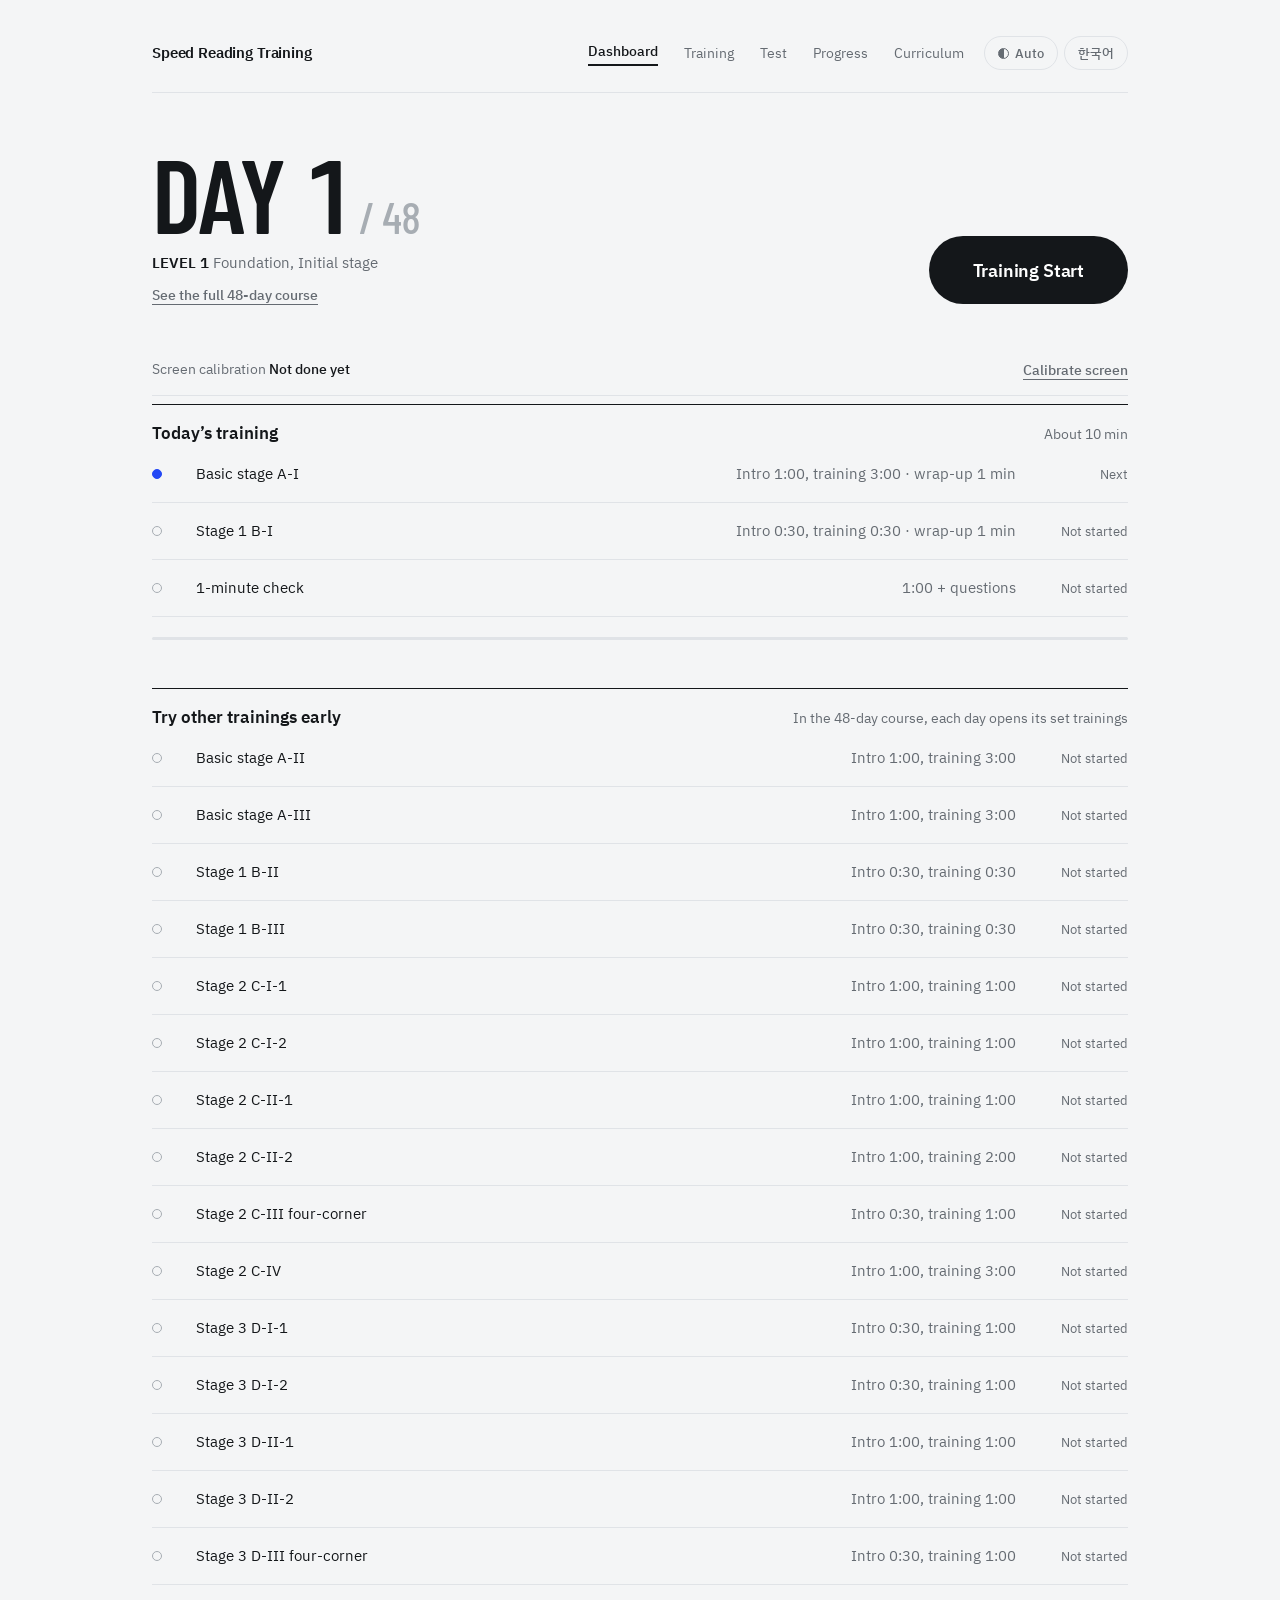
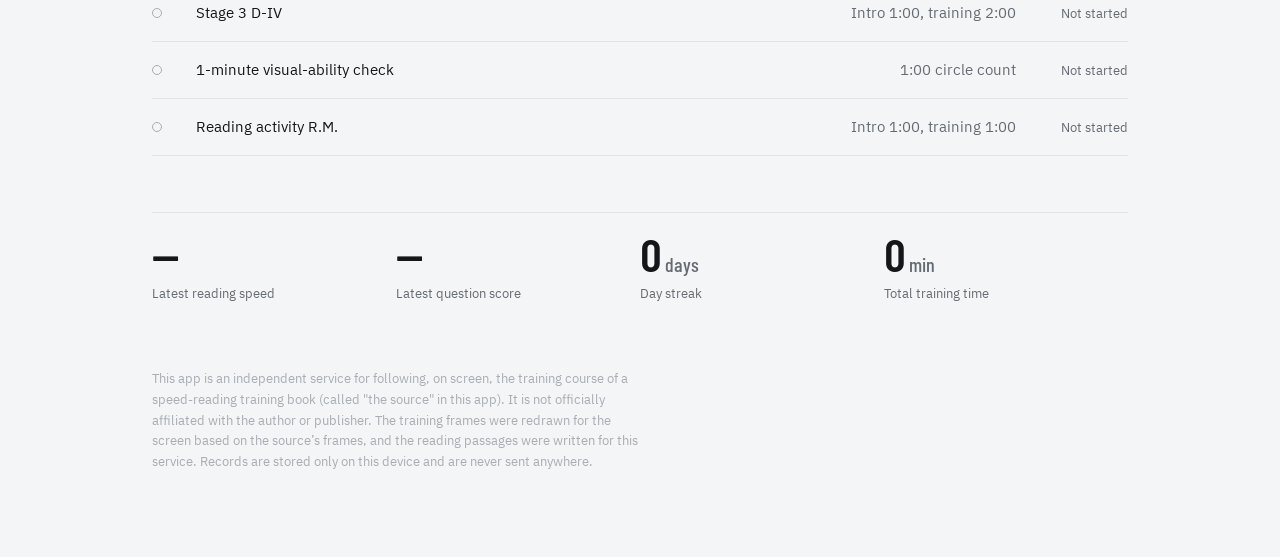
==== commit 9a2da367: "B판 통일, 사방훈련 최종 점검·수정, 오프라인 글꼴 미리 저장, 저작권 문의 자료 B판 (2026-11-19 사용자 결정, 설계) - 앱 화면(바닥글, Curriculum 소개," ====
--- a/index.html
+++ b/index.html
@@ -973,7 +973,7 @@
   title:'속독 트레이닝', brand:'속독 트레이닝', navLabel:'주 메뉴', dashLabel:'Dashboard',
   lvlSub:'Foundation, 초기 과정', allDone:'오늘 훈련을 모두 마쳤어요', calLabel:'화면 보정', todayH:'오늘의 훈련',
   mSpeedL:'최근 독서 속도', mCompL:'최근 문항 정답률', mStreakL:'연속 훈련일', mTimeL:'누적 훈련시간',
-  foot:'이 앱은 『과학적 속독법』의 훈련 과정을 화면에서 따라 하도록 만든 독립 서비스이며, 원저자·출판사와 공식적인 관계가 없습니다. 훈련 틀은 책의 모형을 바탕으로 화면에 맞게 새로 그렸고, 측정·독서용 글은 이 서비스가 직접 썼습니다. 기록은 이 기기에만 저장되며 어디로도 보내지 않습니다.',
+  foot:'이 앱은 한 속독 훈련서(이 앱에서는 \'원전\')의 훈련 과정을 화면에서 따라 하도록 만든 독립 서비스이며, 원저자·출판사와 공식적인 관계가 없습니다. 훈련 틀은 원전의 모형을 바탕으로 화면에 맞게 새로 그렸고, 측정·독서용 글은 이 서비스가 직접 썼습니다. 기록은 이 기기에만 저장되며 어디로도 보내지 않습니다.',
   back:'Dashboard로 돌아가기',
   cLead:'책을 30cm 거리에서 볼 때와 같은 크기로 훈련 틀이 보이도록 화면을 맞춥니다. 한 번만 하면 되고, 기기나 앉는 위치가 바뀌면 다시 하세요.',
   c1h:'카드 크기 맞추기', c1d:'신용카드나 교통카드처럼 표준 크기 카드를 화면의 사각형에 대고, 사각형이 카드와 똑같아질 때까지 조절하세요.',
@@ -1036,14 +1036,14 @@
   q9Low:'1 전혀 이해되지 않음', q9High:'9 완전히 이해됨', q9Mid:'5 = 이해되는 것 같기도 하고 안 되는 것 같기도 함 (원전 p.32 척도)',
   compL:'문항 정답률', selfL:'이해도 (9점)', readL:'읽은 양',
   toDash:'대시보드로 가기', toCurr:'48일 전체 과정 보기', currLabel:'Curriculum', navSoon:'다음 프로토타입에서 열립니다',
-  cuH1:'48일 커리큘럼', cuLead:'『과학적 속독법』의 훈련 과정을 다섯 단계로 나눴습니다. 매일 한 번, 정해진 훈련을 순서대로 하고 1분 측정으로 마무리합니다. 단계가 올라갈수록 훈련 시간이 길어집니다.',
+  cuH1:'48일 커리큘럼', cuLead:'원전(이 앱이 바탕으로 한 속독 훈련서)의 훈련 과정을 다섯 단계로 나눴습니다. 매일 한 번, 정해진 훈련을 순서대로 하고 1분 측정으로 마무리합니다. 단계가 올라갈수록 훈련 시간이 길어집니다.',
   cuDetailH:'단계별 하루 훈련'
  },
  en: {
   title:'Speed Reading Training', brand:'Speed Reading Training', navLabel:'Main menu', dashLabel:'Dashboard',
   lvlSub:'Foundation, initial stage', allDone:'You finished all of today’s training', calLabel:'Screen calibration', todayH:'Today’s training',
   mSpeedL:'Latest reading speed', mCompL:'Latest question score', mStreakL:'Day streak', mTimeL:'Total training time',
-  foot:'This app is an independent service for following the training course of "Scientific Speed Reading" on screen. It is not officially affiliated with the author or publisher. The training frames were redrawn for the screen based on the book’s frames, and the reading passages were written for this service. Records are stored only on this device and are never sent anywhere.',
+  foot:'This app is an independent service for following, on screen, the training course of a speed-reading training book (called "the source" in this app). It is not officially affiliated with the author or publisher. The training frames were redrawn for the screen based on the source’s frames, and the reading passages were written for this service. Records are stored only on this device and are never sent anywhere.',
   back:'Back to Dashboard',
   cLead:'Match your screen so the training frame looks the same size as the book viewed from 30 cm. Do this once, and again whenever you change device or seating position.',
   c1h:'Match the card size', c1d:'Hold a standard-size card (credit card, transit card) against the rectangle on screen and adjust until they match exactly.',
@@ -1106,7 +1106,7 @@
   q9Low:'1 Not at all', q9High:'9 Completely', q9Mid:'5 = I can’t tell whether I understood it (source scale, p.32)',
   compL:'Question score', selfL:'Comprehension (9-pt)', readL:'Amount read',
   toDash:'Go to Dashboard', toCurr:'See the full 48-day course', currLabel:'Curriculum', navSoon:'Opens in a later prototype',
-  cuH1:'48-day curriculum', cuLead:'The training process in "Scientific Speed Reading" is split into five levels. Once a day, you do the set trainings in order and finish with the 1-minute check. Training time grows as you move up.',
+  cuH1:'48-day curriculum', cuLead:'The training course of the source (the speed-reading training book this app is based on) is split into five levels. Once a day, you do the set trainings in order and finish with the 1-minute check. Training time grows as you move up.',
   cuDetailH:'Daily training by level'
  }
 };
@@ -1178,7 +1178,7 @@
    {tag:'guide', ko:'깜박였다면 멈추지 말고, 다시 눈을 크게 뜨고 이어 갑니다. 처음에는 대부분 깜박입니다.', en:'If you blink, don’t stop. Open your eyes wide again and keep going. Most people blink at first.'},
    {tag:'safe', ko:'통증이나 심한 따가움, 흐려 보임이 계속되면 바로 멈춥니다. 콘택트렌즈는 빼고 합니다. 안구건조증이 있거나 눈 수술을 받았다면 안과 의사와 먼저 상의하세요.', en:'Stop at once if pain, severe stinging or blurred vision persists. Take out contact lenses first. If you have dry eye or have had eye surgery, talk to an eye doctor first.'}
   ],
-  src:{ko:'근거: 『과학적 속독법』 기본단계 훈련 p.50~55. 훈련 투입 방법 p.53: A-I 도입 1~3분, 훈련 8~15분, 훈련회수 1~2, 방향 좌⇄우.', en:'Source: "Scientific Speed Reading", basic-stage training pp.50–55. Training schedule p.53: A-I intro 1–3 min, training 8–15 min, 1–2 rounds, direction left⇄right.'},
+  src:{ko:'근거: 원전 기본단계 훈련 p.50~55. 훈련 투입 방법 p.53: A-I 도입 1~3분, 훈련 8~15분, 훈련회수 1~2, 방향 좌⇄우.', en:'Source: basic-stage training pp.50–55. Training schedule p.53: A-I intro 1–3 min, training 8–15 min, 1–2 rounds, direction left⇄right.'},
   presets:[
    {k:'demo', intro:15, train:30, label:{ko:'30초 체험', en:'30 s trial'}, hint:{ko:'빠른 체험용 (원전 기준보다 짧음)', en:'Quick trial (shorter than the source standard)'}},
    {k:'day1', intro:60, train:180, label:{ko:'3분', en:'3 min'}, hint:{ko:'초기 과정 첫날 기준 (p.48, p.167 "처음 3분")', en:'Day one of the initial stage (p.48, p.167 "first 3 minutes")'}},
@@ -1210,7 +1210,7 @@
    {tag:'guide', ko:'깜박였다면 멈추지 말고, 다시 눈을 크게 뜨고 이어 갑니다.', en:'If you blink, don’t stop. Open your eyes wide again and keep going.'},
    {tag:'safe', ko:'통증이나 심한 따가움, 흐려 보임이 계속되면 바로 멈춥니다. 콘택트렌즈는 빼고 합니다.', en:'Stop at once if pain, severe stinging or blurred vision persists. Take out contact lenses first.'}
   ],
-  src:{ko:'근거: 『과학적 속독법』 제1단계 훈련 p.56~61. 훈련 투입 방법 p.59: B-I 도입 0.5~1분, 훈련 1분, 훈련회수 1~3, 방향 좌⇄우. 초기 과정 시간전략 p.48: 도입 30초~1분, 훈련 30초~1분. 2분을 넘기면 율동이 없어짐 p.47.', en:'Source: "Scientific Speed Reading", stage 1 training pp.56–61. Training schedule p.59: B-I intro 0.5–1 min, training 1 min, 1–3 rounds, direction left⇄right. Initial-stage time plan p.48: intro 30 s–1 min, training 30 s–1 min. Beyond 2 minutes the rhythm breaks down, p.47.'},
+  src:{ko:'근거: 원전 제1단계 훈련 p.56~61. 훈련 투입 방법 p.59: B-I 도입 0.5~1분, 훈련 1분, 훈련회수 1~3, 방향 좌⇄우. 초기 과정 시간전략 p.48: 도입 30초~1분, 훈련 30초~1분. 2분을 넘기면 율동이 없어짐 p.47.', en:'Source: stage 1 training pp.56–61. Training schedule p.59: B-I intro 0.5–1 min, training 1 min, 1–3 rounds, direction left⇄right. Initial-stage time plan p.48: intro 30 s–1 min, training 30 s–1 min. Beyond 2 minutes the rhythm breaks down, p.47.'},
   presets:[
    {k:'demo', intro:10, train:20, label:{ko:'20초 체험', en:'20 s trial'}, hint:{ko:'빠른 체험용 (원전 기준보다 짧음)', en:'Quick trial (shorter than the source standard)'}},
    {k:'day1', intro:30, train:30, label:{ko:'30초', en:'30 s'}, hint:{ko:'초기 과정 첫날 기준 (p.48 하한: 도입 30초, 훈련 30초)', en:'Day one of the initial stage (p.48 lower bound: intro 30 s, training 30 s)'}},
@@ -1263,42 +1263,42 @@
    name:{ko:'제2단계 C-I-1', en:'Stage 2 C-I-1'}, title:{ko:'제2단계 C-I-1 쪽 이행', en:'Stage 2 C-I-1: Moving across pages'},
    lead:{ko:'왼쪽 쪽의 마지막 줄에서 오른쪽 쪽의 첫 줄로 눈을 옮기는 훈련입니다. 책을 읽을 때 쪽이 바뀌는 순간을 끊김 없이 넘기는 연습입니다.', en:'Move your eyes from the last row of the left page to the first row of the right page — practice for crossing from one page to the next without a break.'},
    steps:[S_POSTURE, S_INTRO, {ko:'왼쪽 쪽 맨 아랫줄의 첫째 원1을 보고, 곧바로 이어서 오른쪽 쪽 맨 윗줄의 끝 원2로 갑니다 (p.64 ⑫⑬).', en:'Look at circle 1, the first circle of the left page’s bottom row, then go straight on to circle 2 at the end of the right page’s top row (p.64 ⑫⑬).'}, S_TRAIN, S_BLINK, S_GUIDE, S_SAFE],
-   src:{ko:'근거: 『과학적 속독법』 제2단계 훈련 p.62~66. 모형 C-I-1 p.66~67. 훈련 투입 방법 p.66: 도입 1분, 훈련 1분, 훈련회수 1~3.', en:'Source: "Scientific Speed Reading", stage 2 training pp.62–66. Frame C-I-1 pp.66–67. Training schedule p.66: intro 1 min, training 1 min, 1–3 rounds.'},
+   src:{ko:'근거: 원전 제2단계 훈련 p.62~66. 모형 C-I-1 p.66~67. 훈련 투입 방법 p.66: 도입 1분, 훈련 1분, 훈련회수 1~3.', en:'Source: stage 2 training pp.62–66. Frame C-I-1 pp.66–67. Training schedule p.66: intro 1 min, training 1 min, 1–3 rounds.'},
    presets:[DEMO, pr('book', 60, 60, '1분', '1 min', '원전 C-I-1 (p.66: 도입 1분, 훈련 1분)', 'Source C-I-1 (p.66: intro 1 min, training 1 min)')], def:'book',
    bookTrain:{min:60, label:{ko:'1분', en:'1 min'}, ref:'p.66'}, rounds:[1,2,3], roundsHint:{ko:'원전 C-I-1 훈련회수 1~3', en:'Source C-I-1 rounds: 1–3'} }),
   'C-I-2': base('I-2', { id:'C-I-2', next:'C-II-1', tag:'TRAINING 04', turns:true,
    name:{ko:'제2단계 C-I-2', en:'Stage 2 C-I-2'}, title:{ko:'제2단계 C-I-2 책장 넘기기', en:'Stage 2 C-I-2: Turning the page'},
    lead:{ko:'오른쪽 쪽의 마지막 줄을 본 뒤 책장을 넘기고, 다음 쪽의 첫 줄로 눈을 옮기는 훈련입니다. 눈의 리듬과 책장 넘기는 손을 맞춥니다.', en:'Look at the last row of the right page, turn the page, and move your eyes to the first row of the next page — matching your hand to the rhythm of your eyes.'},
    steps:[S_POSTURE, S_INTRO, {ko:'오른쪽 쪽 맨 아랫줄의 첫째 원1을 보고, 책장을 넘긴 뒤 다음 쪽 첫 줄의 맨 마지막 원2로 갑니다 (p.64 ⑮⑯).', en:'Look at circle 1, the first circle of the right page’s bottom row, turn the page, then go to circle 2 at the end of the next page’s first row (p.64 ⑮⑯).'}, S_TURN, {ko:'책장 넘기는 손은 눈의 율동과 맞추고, 눈의 율동이 끊기지 않게 이어 갑니다 (p.64 ⑭⑱).', en:'Match the page-turning hand to the rhythm of your eyes and keep that rhythm unbroken (p.64 ⑭⑱).'}, S_TRAIN, S_BLINK, S_GUIDE, S_SAFE],
-   src:{ko:'근거: 『과학적 속독법』 제2단계 훈련 p.62~66. 모형 C-I-2 p.67~68. 훈련 투입 방법 p.66: 도입 1분, 훈련 1~2분, 훈련회수 1~3.', en:'Source: "Scientific Speed Reading", stage 2 training pp.62–66. Frame C-I-2 pp.67–68. Training schedule p.66: intro 1 min, training 1–2 min, 1–3 rounds.'},
+   src:{ko:'근거: 원전 제2단계 훈련 p.62~66. 모형 C-I-2 p.67~68. 훈련 투입 방법 p.66: 도입 1분, 훈련 1~2분, 훈련회수 1~3.', en:'Source: stage 2 training pp.62–66. Frame C-I-2 pp.67–68. Training schedule p.66: intro 1 min, training 1–2 min, 1–3 rounds.'},
    presets:[DEMO, pr('b1', 60, 60, '1분', '1 min', '원전 C-I-2 훈련 시간 하한 (p.66)', 'Lower bound of source C-I-2 training time (p.66)'), pr('b2', 60, 120, '2분', '2 min', '원전 C-I-2 훈련 시간 상한 (p.66)', 'Upper bound of source C-I-2 training time (p.66)')], def:'b1',
    bookTrain:{min:60, label:{ko:'1~2분', en:'1–2 min'}, ref:'p.66'}, rounds:[1,2,3], roundsHint:{ko:'원전 C-I-2 훈련회수 1~3', en:'Source C-I-2 rounds: 1–3'} }),
   'C-II-1': base('II-1', { id:'C-II-1', next:'C-II-2', tag:'TRAINING 05',
    name:{ko:'제2단계 C-II-1', en:'Stage 2 C-II-1'}, title:{ko:'제2단계 C-II-1 여러 줄 쪽 이행', en:'Stage 2 C-II-1: Several rows across pages'},
    lead:{ko:'왼쪽 쪽 아래의 네 줄을 차례로 지나 오른쪽 쪽 위의 네 줄로 이어 가는 훈련입니다. 줄 바꾸기와 쪽 바꾸기를 한 흐름으로 잇습니다.', en:'Go down four rows at the bottom of the left page and carry on into four rows at the top of the right page — one flow through row changes and the page change.'},
    steps:[S_POSTURE, S_INTRO, {ko:'줄마다 왼쪽 원에서 오른쪽 원으로 옮겨 가고, 왼쪽 쪽 마지막 줄의 원1에서 오른쪽 쪽 첫 줄의 원2로 이어 갑니다 (p.69~71).', en:'In each row, move from the left circle to the right circle; from circle 1 on the left page’s last row, carry on to circle 2 on the right page’s first row (pp.69–71).'}, S_TRAIN, S_BLINK, S_GUIDE, S_SAFE],
-   src:{ko:'근거: 『과학적 속독법』 모형 C-II-1 p.69~71. 훈련 투입 방법 p.69: 도입 1분, 훈련 1~2분, 훈련회수 1~3.', en:'Source: "Scientific Speed Reading", frame C-II-1 pp.69–71. Training schedule p.69: intro 1 min, training 1–2 min, 1–3 rounds.'},
+   src:{ko:'근거: 원전 모형 C-II-1 p.69~71. 훈련 투입 방법 p.69: 도입 1분, 훈련 1~2분, 훈련회수 1~3.', en:'Source: frame C-II-1 pp.69–71. Training schedule p.69: intro 1 min, training 1–2 min, 1–3 rounds.'},
    presets:[DEMO, pr('b1', 60, 60, '1분', '1 min', '원전 C-II-1 훈련 시간 하한 (p.69)', 'Lower bound of source C-II-1 training time (p.69)'), pr('b2', 60, 120, '2분', '2 min', '원전 C-II-1 훈련 시간 상한 (p.69)', 'Upper bound of source C-II-1 training time (p.69)')], def:'b1',
    bookTrain:{min:60, label:{ko:'1~2분', en:'1–2 min'}, ref:'p.69'}, rounds:[1,2,3], roundsHint:{ko:'원전 C-II-1 훈련회수 1~3', en:'Source C-II-1 rounds: 1–3'} }),
   'C-II-2': base('II-2', { id:'C-II-2', next:'C-III', tag:'TRAINING 06', turns:true,
    name:{ko:'제2단계 C-II-2', en:'Stage 2 C-II-2'}, title:{ko:'제2단계 C-II-2 여러 줄 책장 넘기기', en:'Stage 2 C-II-2: Several rows with a page turn'},
    lead:{ko:'오른쪽 쪽 아래의 네 줄을 지나 책장을 넘기고, 다음 쪽 위의 네 줄로 이어 가는 훈련입니다.', en:'Go down four rows at the bottom of the right page, turn the page, and carry on into four rows at the top of the next page.'},
    steps:[S_POSTURE, S_INTRO, {ko:'줄마다 왼쪽 원에서 오른쪽 원으로 옮겨 가고, 오른쪽 쪽 마지막 줄의 원1을 본 뒤 책장을 넘겨 다음 쪽 첫 줄의 원2로 갑니다 (p.69, p.71~72).', en:'In each row, move from the left circle to the right circle; after circle 1 on the right page’s last row, turn the page and go to circle 2 on the next page’s first row (p.69, pp.71–72).'}, S_TURN, S_TRAIN, S_BLINK, S_GUIDE, S_SAFE],
-   src:{ko:'근거: 『과학적 속독법』 모형 C-II-2 p.71~72. 훈련 투입 방법 p.69: 도입 1분, 훈련 2분, 훈련회수 1~3.', en:'Source: "Scientific Speed Reading", frame C-II-2 pp.71–72. Training schedule p.69: intro 1 min, training 2 min, 1–3 rounds.'},
+   src:{ko:'근거: 원전 모형 C-II-2 p.71~72. 훈련 투입 방법 p.69: 도입 1분, 훈련 2분, 훈련회수 1~3.', en:'Source: frame C-II-2 pp.71–72. Training schedule p.69: intro 1 min, training 2 min, 1–3 rounds.'},
    presets:[DEMO, pr('book', 60, 120, '2분', '2 min', '원전 C-II-2 (p.69: 도입 1분, 훈련 2분)', 'Source C-II-2 (p.69: intro 1 min, training 2 min)')], def:'book',
    bookTrain:{min:120, label:{ko:'2분', en:'2 min'}, ref:'p.69'}, rounds:[1,2,3], roundsHint:{ko:'원전 C-II-2 훈련회수 1~3', en:'Source C-II-2 rounds: 1–3'} }),
   'C-III': base('III', { id:'C-III', next:'C-IV', tag:'TRAINING 07', parts:true,
    name:{ko:'제2단계 C-III 사방훈련', en:'Stage 2 C-III four-corner'}, title:{ko:'제2단계 C-III 사방훈련', en:'Stage 2 C-III: Four-corner training'},
    lead:{ko:'두 쪽의 네 곳(왼쪽 위·아래, 오른쪽 위·아래)에서 네 줄짜리 묶음을 따라가는 훈련입니다. 어느 자리에서든 눈이 같은 리듬으로 움직이게 합니다.', en:'Follow a four-row block in each of four places — top and bottom of the left page, top and bottom of the right page — so your eyes keep the same rhythm anywhere on the spread.'},
    steps:[S_POSTURE, {ko:'원1에서 원8까지 훈련한 다음, 곧 이어서 원8에서 원1로 되돌아가 다시 같은 방법으로 훈련합니다 (p.73 ①).', en:'Go from circle 1 to circle 8, then go straight back from circle 8 to circle 1 and repeat the same way (p.73 ①).'}, {ko:'등속도 운동으로, 손으로 한 다음 눈으로 봅니다 (p.73 ②).', en:'Keep an even pace — first with your hand, then with your eyes (p.73 ②).'}, {ko:'같은 방법으로 모형 III-2에서 III-4까지 훈련하고, 4곳을 마친 뒤 가장 안 되는 곳을 더 연습합니다 (p.73 ③④).', en:'Do frames III-2 to III-4 the same way, then practice more on whichever of the four places went worst (p.73 ③④).'}, S_BLINK, S_GUIDE, S_SAFE],
-   src:{ko:'근거: 『과학적 속독법』 사방훈련 모형 C-III p.73~75. 훈련 투입 방법 p.73: 모형마다 도입 0.5~1분, 훈련 1분, 훈련회수 1.', en:'Source: "Scientific Speed Reading", four-corner frames C-III pp.73–75. Training schedule p.73: each frame intro 0.5–1 min, training 1 min, 1 round.'},
+   src:{ko:'근거: 원전 사방훈련 모형 C-III p.73~75. 훈련 투입 방법 p.73: 모형마다 도입 0.5~1분, 훈련 1분, 훈련회수 1.', en:'Source: four-corner frames C-III pp.73–75. Training schedule p.73: each frame intro 0.5–1 min, training 1 min, 1 round.'},
    presets:[DEMO, pr('b30', 30, 60, '도입 30초', 'Intro 30 s', '원전 C-III 모형마다 도입 0.5분, 훈련 1분 (p.73)', 'Source C-III per frame: intro 0.5 min, training 1 min (p.73)'), pr('b60', 60, 60, '도입 1분', 'Intro 1 min', '원전 C-III 모형마다 도입 1분, 훈련 1분 (p.73)', 'Source C-III per frame: intro 1 min, training 1 min (p.73)')], def:'b30',
    bookTrain:{min:60, label:{ko:'모형마다 1분', en:'1 min per frame'}, ref:'p.73'}, rounds:[1], roundsHint:{ko:'원전 C-III 훈련회수 1 (모형마다)', en:'Source C-III rounds: 1 per frame'} }),
   'C-IV': base('IV', { id:'C-IV', next:'measure', tag:'TRAINING 08', turns:true,
    name:{ko:'제2단계 C-IV', en:'Stage 2 C-IV'}, title:{ko:'제2단계 C-IV 연속 쪽 훈련', en:'Stage 2 C-IV: Continuous pages'},
    lead:{ko:'한 쪽에 15줄씩, 20쪽에 걸친 원 줄을 처음부터 차례로 지나가는 훈련입니다. 줄 바꾸기, 쪽 이행, 책장 넘기기를 실제 책 읽기처럼 이어서 합니다.', en:'Go through rows of circles, 15 to a page across 20 pages, in order — row changes, page changes and page turns linked together as in real reading.'},
    steps:[S_POSTURE, S_INTRO, {ko:'줄마다 왼쪽 원에서 오른쪽 원으로 옮겨 가고, 쪽 끝에서는 다음 쪽 첫 줄로, 두 쪽을 다 보면 책장을 넘겨 이어 갑니다 (p.76~97).', en:'In each row, move from the left circle to the right circle; at the end of a page go on to the next page’s first row, and after both pages turn the page and keep going (pp.76–97).'}, S_TURN, {ko:'여백의 숫자 10, 50, 100 … 3,000은 원전 모형에 적힌 숫자를 그대로 옮긴 것입니다.', en:'The margin numbers 10, 50, 100 … 3,000 are copied as printed in the source frame.'}, S_TRAIN, S_BLINK, S_GUIDE, S_SAFE],
-   src:{ko:'근거: 『과학적 속독법』 제2단계 훈련 모형 C-IV p.76~97. 훈련 투입 방법 p.76: 도입 1분, 훈련 3분, 훈련회수 1~2.', en:'Source: "Scientific Speed Reading", stage 2 frame C-IV pp.76–97. Training schedule p.76: intro 1 min, training 3 min, 1–2 rounds.'},
+   src:{ko:'근거: 원전 제2단계 훈련 모형 C-IV p.76~97. 훈련 투입 방법 p.76: 도입 1분, 훈련 3분, 훈련회수 1~2.', en:'Source: stage 2 frame C-IV pp.76–97. Training schedule p.76: intro 1 min, training 3 min, 1–2 rounds.'},
    presets:[pr('demo', 10, 30, '30초 체험', '30 s trial', '빠른 체험용 (원전 기준보다 짧음)', 'Quick trial (shorter than the source standard)'), pr('book', 60, 180, '3분', '3 min', '원전 C-IV (p.76: 도입 1분, 훈련 3분)', 'Source C-IV (p.76: intro 1 min, training 3 min)')], def:'book',
    bookTrain:{min:180, label:{ko:'3분', en:'3 min'}, ref:'p.76'}, rounds:[1,2], roundsHint:{ko:'원전 C-IV 훈련회수 1~2', en:'Source C-IV rounds: 1–2'} })
  });
@@ -1342,49 +1342,49 @@
    name:{ko:'제3단계 D-I-1', en:'Stage 3 D-I-1'}, title:{ko:'제3단계 D-I-1 쪽 이행', en:'Stage 3 D-I-1: Moving across pages'},
    lead:{ko:'원 열 개가 이어진 줄을 하나씩 밀고 나가며, 왼쪽 쪽 마지막 줄에서 오른쪽 쪽 첫 줄로 넘어가는 훈련입니다. 책 읽는 활동과 가장 비슷한 훈련입니다 (p.98 J.1 ④).', en:'Push through rows of ten linked circles, crossing from the last row of the left page to the first row of the right page. This is the training closest to reading a book (p.98 J.1 ④).'},
    steps: steps({ko:'왼쪽 쪽 맨 밑줄의 원1부터 읽고, 바로 이어서 오른쪽 쪽 맨 윗줄 끝의 원2까지 빠르게 읽어 나갑니다 (p.100 ⑮⑯).', en:'Read from circle 1 on the left page’s bottom row and carry straight on to circle 2 at the end of the right page’s top row (p.100 ⑮⑯).'}),
-   src:{ko:'근거: 『과학적 속독법』 제3단계 훈련 p.98~106. 훈련 투입 방법 p.103: D-I-1 도입 0.5분, 훈련 1분, 훈련회수 1~3.', en:'Source: "Scientific Speed Reading", stage 3 training pp.98–106. Training schedule p.103: D-I-1 intro 0.5 min, training 1 min, 1–3 rounds.'},
+   src:{ko:'근거: 원전 제3단계 훈련 p.98~106. 훈련 투입 방법 p.103: D-I-1 도입 0.5분, 훈련 1분, 훈련회수 1~3.', en:'Source: stage 3 training pp.98–106. Training schedule p.103: D-I-1 intro 0.5 min, training 1 min, 1–3 rounds.'},
    presets:[DEMO, pr('book', 30, 60, '1분', '1 min', '원전 D-I-1 (p.103: 도입 0.5분, 훈련 1분)', 'Source D-I-1 (p.103: intro 0.5 min, training 1 min)')], def:'book',
    bookTrain:{min:60, label:{ko:'1분', en:'1 min'}, ref:'p.103'}, rounds:[1,2,3], roundsHint:{ko:'원전 D-I-1 훈련회수 1~3', en:'Source D-I-1 rounds: 1–3'} }),
   'D-I-2': base('I-2', { id:'D-I-2', next:'D-II-1', tag:'TRAINING 10', turns:true,
    name:{ko:'제3단계 D-I-2', en:'Stage 3 D-I-2'}, title:{ko:'제3단계 D-I-2 책장 넘기기', en:'Stage 3 D-I-2: Turning the page'},
    lead:{ko:'오른쪽 쪽 마지막 줄을 밀고 나간 뒤 책장을 넘기고, 다음 쪽 첫 줄로 이어 가는 훈련입니다.', en:'Push through the last row of the right page, turn the page, and carry on into the first row of the next page.'},
    steps: steps({ko:'오른쪽 쪽 맨 밑줄의 원1부터 읽고, 책장을 넘겨 다음 쪽 첫 줄의 맨 마지막 원2까지 읽어 나갑니다 (p.100 ⑱⑲).', en:'Read from circle 1 on the right page’s bottom row, turn the page, and read on to circle 2 at the end of the next page’s first row (p.100 ⑱⑲).'}, S_TURN),
-   src:{ko:'근거: 『과학적 속독법』 제3단계 훈련 p.98~106. 훈련 투입 방법 p.103: D-I-2 도입 0.5분, 훈련 1~2분, 훈련회수 1~3.', en:'Source: "Scientific Speed Reading", stage 3 training pp.98–106. Training schedule p.103: D-I-2 intro 0.5 min, training 1–2 min, 1–3 rounds.'},
+   src:{ko:'근거: 원전 제3단계 훈련 p.98~106. 훈련 투입 방법 p.103: D-I-2 도입 0.5분, 훈련 1~2분, 훈련회수 1~3.', en:'Source: stage 3 training pp.98–106. Training schedule p.103: D-I-2 intro 0.5 min, training 1–2 min, 1–3 rounds.'},
    presets:[DEMO, pr('b1', 30, 60, '1분', '1 min', '원전 D-I-2 훈련 시간 하한 (p.103)', 'Lower bound of source D-I-2 training time (p.103)'), pr('b2', 30, 120, '2분', '2 min', '원전 D-I-2 훈련 시간 상한 (p.103)', 'Upper bound of source D-I-2 training time (p.103)')], def:'b1',
    bookTrain:{min:60, label:{ko:'1~2분', en:'1–2 min'}, ref:'p.103'}, rounds:[1,2,3], roundsHint:{ko:'원전 D-I-2 훈련회수 1~3', en:'Source D-I-2 rounds: 1–3'} }),
   'D-II-1': base('II-1', { id:'D-II-1', next:'D-II-2', tag:'TRAINING 11',
    name:{ko:'제3단계 D-II-1', en:'Stage 3 D-II-1'}, title:{ko:'제3단계 D-II-1 여러 줄 쪽 이행', en:'Stage 3 D-II-1: Several rows across pages'},
    lead:{ko:'왼쪽 쪽 아래 네 줄과 오른쪽 쪽 위 네 줄을, 줄 사이 점선까지 같은 빠르기로 이어 읽는 훈련입니다.', en:'Read four rows at the bottom of the left page and four at the top of the right page, dotted lines included, at one speed.'},
    steps: steps(),
-   src:{ko:'근거: 『과학적 속독법』 모형 D-II-1 p.107~109. 훈련 투입 방법 p.107: 도입 1분, 훈련 1분, 훈련회수 1~3.', en:'Source: "Scientific Speed Reading", frame D-II-1 pp.107–109. Training schedule p.107: intro 1 min, training 1 min, 1–3 rounds.'},
+   src:{ko:'근거: 원전 모형 D-II-1 p.107~109. 훈련 투입 방법 p.107: 도입 1분, 훈련 1분, 훈련회수 1~3.', en:'Source: frame D-II-1 pp.107–109. Training schedule p.107: intro 1 min, training 1 min, 1–3 rounds.'},
    presets:[DEMO, pr('book', 60, 60, '1분', '1 min', '원전 D-II-1 (p.107: 도입 1분, 훈련 1분)', 'Source D-II-1 (p.107: intro 1 min, training 1 min)')], def:'book',
    bookTrain:{min:60, label:{ko:'1분', en:'1 min'}, ref:'p.107'}, rounds:[1,2,3], roundsHint:{ko:'원전 D-II-1 훈련회수 1~3', en:'Source D-II-1 rounds: 1–3'} }),
   'D-II-2': base('II-2', { id:'D-II-2', next:'D-III', tag:'TRAINING 12', turns:true,
    name:{ko:'제3단계 D-II-2', en:'Stage 3 D-II-2'}, title:{ko:'제3단계 D-II-2 여러 줄 책장 넘기기', en:'Stage 3 D-II-2: Several rows with a page turn'},
    lead:{ko:'오른쪽 쪽 아래 네 줄을 읽고 책장을 넘겨, 다음 쪽 위 네 줄로 이어 읽는 훈련입니다.', en:'Read four rows at the bottom of the right page, turn the page, and carry on into four rows at the top of the next page.'},
    steps: steps(S_TURN),
-   src:{ko:'근거: 『과학적 속독법』 모형 D-II-2 p.107, p.109~110. 훈련 투입 방법 p.107: 도입 1분, 훈련 1~2분, 훈련회수 1~3.', en:'Source: "Scientific Speed Reading", frame D-II-2 p.107, pp.109–110. Training schedule p.107: intro 1 min, training 1–2 min, 1–3 rounds.'},
+   src:{ko:'근거: 원전 모형 D-II-2 p.107, p.109~110. 훈련 투입 방법 p.107: 도입 1분, 훈련 1~2분, 훈련회수 1~3.', en:'Source: frame D-II-2 p.107, pp.109–110. Training schedule p.107: intro 1 min, training 1–2 min, 1–3 rounds.'},
    presets:[DEMO, pr('b1', 60, 60, '1분', '1 min', '원전 D-II-2 훈련 시간 하한 (p.107)', 'Lower bound of source D-II-2 training time (p.107)'), pr('b2', 60, 120, '2분', '2 min', '원전 D-II-2 훈련 시간 상한 (p.107)', 'Upper bound of source D-II-2 training time (p.107)')], def:'b1',
    bookTrain:{min:60, label:{ko:'1~2분', en:'1–2 min'}, ref:'p.107'}, rounds:[1,2,3], roundsHint:{ko:'원전 D-II-2 훈련회수 1~3', en:'Source D-II-2 rounds: 1–3'} }),
   'D-III': base('III', { id:'D-III', next:'D-IV', tag:'TRAINING 13', parts:true,
    name:{ko:'제3단계 D-III 사방훈련', en:'Stage 3 D-III four-corner'}, title:{ko:'제3단계 D-III 사방훈련', en:'Stage 3 D-III: Four-corner training'},
    lead:{ko:'두 쪽의 네 곳에서 네 줄짜리 묶음을 밀고 나가는 훈련입니다. 어느 자리에서든 같은 빠르기를 유지하게 합니다.', en:'Push through a four-row block in each of four places on the spread, keeping the same speed anywhere.'},
    steps:[S_POSTURE, {ko:'원1에서 원2까지 훈련한 다음, 곧 이어서 원2에서 다시 원1로 되돌아가 같은 방법대로 반복합니다 (p.111 ①).', en:'Go from circle 1 to circle 2, then go straight back from circle 2 to circle 1 and repeat the same way (p.111 ①).'}, {ko:'등속도 운동으로, 손으로 한 다음 눈으로 봅니다. 제2단계처럼 뛰어넘지 않고 밀고 나갑니다 (p.111 ②③).', en:'Keep an even pace — first with your hand, then with your eyes. Push through instead of jumping as in stage 2 (p.111 ②③).'}, {ko:'같은 방법으로 III-2에서 III-4까지 훈련하고, 4곳 가운데 가장 안 되는 곳을 더 연습합니다 (p.111 ④⑤).', en:'Do III-2 to III-4 the same way, then practice more on whichever place went worst (p.111 ④⑤).'}, S_BLINK, S_GUIDE, S_SAFE],
-   src:{ko:'근거: 『과학적 속독법』 사방훈련 모형 D-III p.111~113. 훈련 투입 방법 p.111: 모형마다 도입 0.5~1분, 훈련 1분, 훈련회수 1.', en:'Source: "Scientific Speed Reading", four-corner frames D-III pp.111–113. Training schedule p.111: each frame intro 0.5–1 min, training 1 min, 1 round.'},
+   src:{ko:'근거: 원전 사방훈련 모형 D-III p.111~113. 훈련 투입 방법 p.111: 모형마다 도입 0.5~1분, 훈련 1분, 훈련회수 1.', en:'Source: four-corner frames D-III pp.111–113. Training schedule p.111: each frame intro 0.5–1 min, training 1 min, 1 round.'},
    presets:[DEMO, pr('b30', 30, 60, '도입 30초', 'Intro 30 s', '원전 D-III 모형마다 도입 0.5분, 훈련 1분 (p.111)', 'Source D-III per frame: intro 0.5 min, training 1 min (p.111)'), pr('b60', 60, 60, '도입 1분', 'Intro 1 min', '원전 D-III 모형마다 도입 1분, 훈련 1분 (p.111)', 'Source D-III per frame: intro 1 min, training 1 min (p.111)')], def:'b30',
    bookTrain:{min:60, label:{ko:'모형마다 1분', en:'1 min per frame'}, ref:'p.111'}, rounds:[1], roundsHint:{ko:'원전 D-III 훈련회수 1 (모형마다)', en:'Source D-III rounds: 1 per frame'} }),
   'D-IV': base('IV', { id:'D-IV', next:'D-CHK', tag:'TRAINING 14', turns:true,
    name:{ko:'제3단계 D-IV', en:'Stage 3 D-IV'}, title:{ko:'제3단계 D-IV 연속 쪽 훈련', en:'Stage 3 D-IV: Continuous pages'},
    lead:{ko:'한 쪽에 원 150개(10개 × 15줄)씩, 34쪽 5,100개를 차례로 밀고 나가는 훈련입니다. 줄 바꾸기, 쪽 이행, 책장 넘기기를 실제 책 읽기처럼 잇습니다.', en:'Push through 150 circles a page (10 × 15 rows), 5,100 across 34 pages, in order — row changes, page changes and page turns linked as in real reading.'},
    steps: steps(S_TURN, {ko:'여백의 숫자 10, 50, 100 … 5,100은 원전 모형에 적힌 원의 개수를 그대로 옮긴 것입니다 (p.115 ③).', en:'The margin numbers 10, 50, 100 … 5,100 are the circle counts printed in the source frame (p.115 ③).'}),
-   src:{ko:'근거: 『과학적 속독법』 제3단계 훈련 모형 D-IV p.114~149. 훈련 투입 방법 p.114: 도입 1분, 훈련 2~3분, 훈련회수 1.', en:'Source: "Scientific Speed Reading", stage 3 frame D-IV pp.114–149. Training schedule p.114: intro 1 min, training 2–3 min, 1 round.'},
+   src:{ko:'근거: 원전 제3단계 훈련 모형 D-IV p.114~149. 훈련 투입 방법 p.114: 도입 1분, 훈련 2~3분, 훈련회수 1.', en:'Source: stage 3 frame D-IV pp.114–149. Training schedule p.114: intro 1 min, training 2–3 min, 1 round.'},
    presets:[pr('demo', 10, 30, '30초 체험', '30 s trial', '빠른 체험용 (원전 기준보다 짧음)', 'Quick trial (shorter than the source standard)'), pr('b2', 60, 120, '2분', '2 min', '원전 D-IV 훈련 시간 하한 (p.114)', 'Lower bound of source D-IV training time (p.114)'), pr('b3', 60, 180, '3분', '3 min', '원전 D-IV 훈련 시간 상한 (p.114)', 'Upper bound of source D-IV training time (p.114)')], def:'b2',
    bookTrain:{min:120, label:{ko:'2~3분', en:'2–3 min'}, ref:'p.114'}, rounds:[1], roundsHint:{ko:'원전 D-IV 훈련회수 1', en:'Source D-IV rounds: 1'} }),
   'D-CHK': base('IV', { id:'D-CHK', next:'measure', tag:'CHECK 02', turns:true, free:true, introMode:'none',
    name:{ko:'시각능력 1분 측정', en:'1-minute visual-ability check'}, title:{ko:'시각능력 1분 측정', en:'1-minute visual-ability check'},
    lead:{ko:'D-IV 모형의 원과 화살표를 1분 동안 내 빠르기로 읽어 나가고, 어디까지 갔는지 표시해 1분에 원 몇 개를 보는지 잽니다 (p.115 시각능력 측정자료).', en:'Read the circles and arrows of the D-IV frame at your own pace for one minute, then mark where you got to, to see how many circles you take in per minute (p.115, visual-ability measurement).'},
    steps:[S_POSTURE, {tag:'src', ref:'p.115', ko:'원과 화살표를 차례대로 읽어 나갑니다. 보면서 지나가고, 이어서 점선을 따라 등속도로 계속해서 멈추지 않고 읽어 나갑니다 (p.115 ①).', en:'Read the circles and arrows in order, seeing them as you pass; then follow the dotted line at an even speed without stopping (p.115 ①).'}, {tag:'src', ref:'p.115', ko:'원의 개수만 셉니다. 한 줄에 10개, 한 쪽에 15줄이므로 한 쪽의 원은 150개입니다 (p.115 ②③).', en:'Only the circles are counted: 10 a row, 15 rows a page, so 150 circles a page (p.115 ②③).'}, {ko:'1분이 지나면 화면이 멈춥니다. 마지막으로 본 원을 누르세요. 원전에서 연필로 표시하는 것(p.115 ④)을 화면에서 하는 방법입니다.', en:'After one minute the screen stops. Tap the last circle you saw. This stands in for the source’s pencil mark (p.115 ④).', tag:'design'}, {tag:'design', ko:'책장은 오른쪽 쪽 아래를 누르거나 → 키로 넘기고, ← 키로 돌아갑니다. 빠르기 표시는 없습니다.', en:'Turn pages by tapping the lower right page or pressing →; go back with ←. There is no pacer.'}, S_BLINK, S_SAFE],
-   src:{ko:'근거: 『과학적 속독법』 시각능력 측정자료 p.115, 모형 D-IV p.116~149. 1분에 1,200개 이상의 의미 p.154 ⑲.', en:'Source: "Scientific Speed Reading", visual-ability measurement p.115, frame D-IV pp.116–149. Meaning of 1,200 a minute or more: p.154 ⑲.'},
+   src:{ko:'근거: 원전 시각능력 측정자료 p.115, 모형 D-IV p.116~149. 1분에 1,200개 이상의 의미 p.154 ⑲.', en:'Source: visual-ability measurement p.115, frame D-IV pp.116–149. Meaning of 1,200 a minute or more: p.154 ⑲.'},
    presets:[pr('book', 0, 60, '1분', '1 min', '원전 시각능력 측정: 1분 (p.115 ④)', 'Source visual-ability check: 1 minute (p.115 ④)')], def:'book',
    bookTrain:{min:60, label:{ko:'1분', en:'1 min'}, ref:'p.115'}, rounds:[1], roundsHint:{ko:'측정은 한 번', en:'One check'},
    phTrain:{ko:'<b>측정</b> 원과 점선을 멈추지 않고 읽어 나가기', en:'<b>Check</b> Read circles and dotted lines without stopping'},
@@ -1406,7 +1406,7 @@
   name:{ko:'기본단계 A-II', en:'Basic stage A-II'}, title:{ko:'기본단계 훈련 A-II', en:'Basic stage training A-II'},
   steps: insertAt(A.steps.filter((x, i) => i !== 1), 1, posStep('모형 II는 쪽의 가운데 줄에 있는 원 13개입니다 (p.54 "1·2 모형 II").', 'Frame II is the row of 13 circles in the middle of the page (p.54, "1·2 Frame II").', 'p.54')),
   quote:{ ko:'"멈춤식 쏘아보기: 집중과 확산의 갈등 이용 / 이동식 쏘아보기: 멈춤과 이동의 갈등 이용"', en:'"Stop-glare: use the tension between focusing and spreading out. Move-glare: use the tension between stopping and moving."', ref:'p.54' },
-  src:{ko:'근거: 『과학적 속독법』 기본단계 훈련 p.50~55. 훈련 투입 방법 p.53: A-II 도입 1~3분, 훈련 5~10분, 훈련회수 0~1, 방향 좌⇄우.', en:'Source: "Scientific Speed Reading", basic-stage training pp.50–55. Training schedule p.53: A-II intro 1–3 min, training 5–10 min, 0–1 rounds, direction left⇄right.'},
+  src:{ko:'근거: 원전 기본단계 훈련 p.50~55. 훈련 투입 방법 p.53: A-II 도입 1~3분, 훈련 5~10분, 훈련회수 0~1, 방향 좌⇄우.', en:'Source: basic-stage training pp.50–55. Training schedule p.53: A-II intro 1–3 min, training 5–10 min, 0–1 rounds, direction left⇄right.'},
   presets:[DEMO_A, DAY1_A, {k:'book', intro:60, train:300, label:{ko:'5분', en:'5 min'}, hint:{ko:'원전 A-II 훈련 시간 하한 (p.53)', en:'Lower bound of A-II training time in the source (p.53)'}}],
   ladder:['day1','book'], bookTrain:{min:300, label:{ko:'5~10분', en:'5–10 min'}, ref:'p.53'},
   rounds:[1], roundsHint:{ko:'원전 A-II 훈련회수 0~1 (건너뛸 수 있음)', en:'Source A-II rounds: 0–1 (may be skipped)'} });
@@ -1414,14 +1414,14 @@
   name:{ko:'기본단계 A-III', en:'Basic stage A-III'}, title:{ko:'기본단계 훈련 A-III', en:'Basic stage training A-III'},
   steps: insertAt(A.steps.filter((x, i) => i !== 1), 1, posStep('모형 III은 쪽의 맨 아랫줄에 있는 원 13개입니다 (p.54 "1·3 모형 III").', 'Frame III is the row of 13 circles at the bottom of the page (p.54, "1·3 Frame III").', 'p.54')),
   quote:null,   // 원전 p.54~55: 모형 III 아래에는 인용 문구가 없다 (2026-11-19 원전 확인)
-  src:{ko:'근거: 『과학적 속독법』 기본단계 훈련 p.50~55. 훈련 투입 방법 p.53: A-III 도입 1~3분, 훈련 8~15분, 훈련회수 1~2, 방향 좌⇄우.', en:'Source: "Scientific Speed Reading", basic-stage training pp.50–55. Training schedule p.53: A-III intro 1–3 min, training 8–15 min, 1–2 rounds, direction left⇄right.'},
+  src:{ko:'근거: 원전 기본단계 훈련 p.50~55. 훈련 투입 방법 p.53: A-III 도입 1~3분, 훈련 8~15분, 훈련회수 1~2, 방향 좌⇄우.', en:'Source: basic-stage training pp.50–55. Training schedule p.53: A-III intro 1–3 min, training 8–15 min, 1–2 rounds, direction left⇄right.'},
   roundsHint:{ko:'원전 A-III 훈련회수 1~2', en:'Source A-III rounds: 1–2'} });
  A.next = 'B-I';
  B.steps = insertAt(B.steps, 1, posStep('모형 I은 펼친 두 쪽의 맨 윗줄입니다 (p.59).', 'Frame I is the top row of the open two-page spread (p.59).', 'p.59'));
  const bClone = (id, vpos, ko, en, rounds, rko, ren, next) => Object.assign({}, B, { id, vpos, next, tag:'TRAINING 02 · ' + id.split('-')[1],
   name:{ko:'제1단계 ' + id, en:'Stage 1 ' + id}, title:{ko:'제1단계 훈련 ' + id, en:'Stage 1 training ' + id},
   steps: insertAt(B.steps.filter((x, i) => i !== 1), 1, posStep(ko, en, 'p.59')),
-  src:{ko:'근거: 『과학적 속독법』 제1단계 훈련 p.56~61. 훈련 투입 방법 p.59: ' + id + ' 도입 0.5~1분, 훈련 1분, 훈련회수 ' + rko + ', 방향 좌⇄우.', en:'Source: "Scientific Speed Reading", stage 1 training pp.56–61. Training schedule p.59: ' + id + ' intro 0.5–1 min, training 1 min, ' + ren + ' rounds, direction left⇄right.'},
+  src:{ko:'근거: 원전 제1단계 훈련 p.56~61. 훈련 투입 방법 p.59: ' + id + ' 도입 0.5~1분, 훈련 1분, 훈련회수 ' + rko + ', 방향 좌⇄우.', en:'Source: stage 1 training pp.56–61. Training schedule p.59: ' + id + ' intro 0.5–1 min, training 1 min, ' + ren + ' rounds, direction left⇄right.'},
   rounds, roundsHint:{ko:'원전 ' + id + ' 훈련회수 ' + rko, en:'Source ' + id + ' rounds: ' + ren} });
  DRILLS['B-II'] = bClone('B-II', 'mid', '모형 II는 펼친 두 쪽의 가운데 줄입니다 (p.59).', 'Frame II is the middle row of the open two-page spread (p.59).', [1], '1', '1', 'B-III');
  DRILLS['B-III'] = bClone('B-III', 'bot', '모형 III은 펼친 두 쪽의 맨 아랫줄입니다 (p.59).', 'Frame III is the bottom row of the open two-page spread (p.59).', [1,2], '1~2', '1–2', 'measure');
@@ -1443,7 +1443,7 @@
   {tag:'guide', ko:'깜박였다면 멈추지 말고, 다시 눈을 크게 뜨고 이어 갑니다.', en:'If you blink, don’t stop. Open your eyes wide again and keep going.'},
   {tag:'safe', ko:'통증이나 심한 따가움, 흐려 보임이 계속되면 바로 멈춥니다.', en:'Stop at once if pain, severe stinging or blurred vision persists.'}
  ],
- src:{ko:'근거: 『과학적 속독법』 독서활동훈련 p.151~154. 훈련 투입 방법 p.154: 도입 1분, 훈련 1~3분, 훈련회수 1~2. 읽는 글은 이 서비스가 직접 쓴 글입니다.', en:'Source: "Scientific Speed Reading", reading activity training pp.151–154. Training schedule p.154: intro 1 min, training 1–3 min, 1–2 rounds. The texts are written for this service.'},
+ src:{ko:'근거: 원전 독서활동훈련 p.151~154. 훈련 투입 방법 p.154: 도입 1분, 훈련 1~3분, 훈련회수 1~2. 읽는 글은 이 서비스가 직접 쓴 글입니다.', en:'Source: reading activity training pp.151–154. Training schedule p.154: intro 1 min, training 1–3 min, 1–2 rounds. The texts are written for this service.'},
  presets:[
   {k:'demo', intro:10, train:30, label:{ko:'30초 체험', en:'30 s trial'}, hint:{ko:'빠른 체험용 (원전 기준보다 짧음)', en:'Quick trial (shorter than the source standard)'}},
   {k:'b1', intro:60, train:60, label:{ko:'1분', en:'1 min'}, hint:{ko:'원전 R.M. 훈련 시간 하한 (p.154)', en:'Lower bound of source R.M. training time (p.154)'}},
@@ -2037,8 +2037,8 @@
 const planItem = id => PLAN && PLAN.items.find(i => i.id === id && !i.soon && i.train);
 const planPreset = it => it.part === 'all4' ? { k: 'plan', intro: it.intro, train: it.train,
   label: { ko: '오늘 계획 4곳 + 1 × ' + fmt(it.train), en: 'Today 4 + 1 × ' + fmt(it.train) },
-  hint: { ko: '48일 과정 Day ' + PLAN.d + ' 계획. 원전 ' + it.src + '대로 4곳을 모두 훈련한 뒤 가장 어려웠던 곳(도입 정확도가 가장 낮은 곳)을 한 번 더 합니다. 모형마다 도입 30초, 훈련 1분 (원전 ' + it.src + ' 표).',
-          en: 'Day ' + PLAN.d + ' of the 48-day course. As the source says (' + it.src + '), train all four places, then once more on the hardest one (lowest intro accuracy). Each frame: 30 s intro, 1 min training (source table, ' + it.src + ').' } }
+  hint: { ko: '48일 과정 Day ' + PLAN.d + ' 계획. 원전 ' + it.src + '대로 4곳을 모두 훈련한 뒤 가장 어려웠던 곳(도입 정확도가 가장 낮은 곳)을 한 번 더 합니다(같으면 앞 번호). 모형마다 도입 30초, 훈련 1분 (원전 ' + it.src + ' 표).',
+          en: 'Day ' + PLAN.d + ' of the 48-day course. As the source says (' + it.src + '), train all four places, then once more on the hardest one (lowest intro accuracy; on a tie, the lower number). Each frame: 30 s intro, 1 min training (source table, ' + it.src + ').' } }
   : ({ k: 'plan', intro: it.intro, train: it.train,
   label: { ko: '오늘 계획 ' + fmt(it.train), en: 'Today ' + fmt(it.train) },
   hint: { ko: '48일 과정 Day ' + PLAN.d + ' 계획. ' + L(PLAN.lv.proc) + ' 시간전략(' + it.src + ')의 범위 안에서, 날이 갈수록 조금씩 늘어나도록 배정했습니다.',
@@ -2103,7 +2103,7 @@
 }
 function estMin(){
   let s = 180;
-  PLAN.items.forEach(i => { if (i.soon || i.id === 'measure') return; const p = presetOf(i.id), nf5 = i.part === 'all4' && presetSel(i.id) === 'plan' ? 5 : 1; s += (p.intro + p.train * cfg[i.id].rounds) * nf5 + (i.review ? i.review[0] : 0); });
+  PLAN.items.forEach(i => { if (i.soon || i.id === 'measure') return; const p = presetOf(i.id), nf5 = (presetSel(i.id) === 'plan' ? i.part === 'all4' : !!DRILLS[i.id].parts && cfg[i.id].part === 'all') ? 5 : 1; s += (p.intro + p.train * cfg[i.id].rounds) * nf5 + (i.review ? i.review[0] : 0); });
   return Math.ceil(s / 60);
 }
 function renderDash(){
@@ -2474,12 +2474,12 @@
   try { if (document.fullscreenElement && document.exitFullscreen){ fsLeaving = true; Promise.resolve(document.exitFullscreen()).catch(() => { fsLeaving = false; }); } } catch(e){}
   try { if (wakeLock){ wakeLock.release(); wakeLock = null; } } catch(e){}
 }
-function startSession(id){
+function startSession(id, onlyPart){
   const D = DRILLS[id], p = presetOf(id);
   S = { D, presetK: p.k, cpm: D.cpmSteps ? (cfg[id].cpm || 120) : 0, mark: null, introSec: p.intro, trainSec: p.train, roundsTotal: cfg[id].rounds, round: 1, roundsDone: 0,
         phase: 'count', pace: 1, timeLeft: p.intro, pos: 0, dir: 1, beatT: 0,
         waitTurn: false, turnT0: 0, turnMs: [], turnMode: D.turns ? cfg[id].turn : null,
-        parts: D.parts ? ((planItem(id) && presetSel(id) === 'plan' && planItem(id).part) ? (planItem(id).part === 'all4' ? [1, 2, 3, 4] : [Number(planItem(id).part)]) : cfg[id].part === 'all' ? [1, 2, 3, 4] : [Number(cfg[id].part)]) : null, extraPart: false, partI: 0, partStat: [], h0: 0, s0: 0,
+        parts: D.parts ? (onlyPart ? [onlyPart] : (planItem(id) && presetSel(id) === 'plan' && planItem(id).part) ? (planItem(id).part === 'all4' ? [1, 2, 3, 4] : [Number(planItem(id).part)]) : cfg[id].part === 'all' ? [1, 2, 3, 4] : [Number(cfg[id].part)]) : null, extraPart: false, partI: 0, partStat: [], h0: 0, s0: 0,
         passes: 0, hits: 0, samples: 0, win: { tap: false, near: 0, n: 0 },
         trainedMs: 0, paceMs: 0, paused: false, aborted: false, ptr: null };
   $('#pTag').textContent = D.tag; $('#pName').textContent = L(D.name); $('#pLv').textContent = 'LEVEL ' + levelNo(PLAN.lv);
@@ -2720,7 +2720,7 @@
   show('result');
 });
 $('#retryBtn').addEventListener('click', () => S.D.kind === 'reader' ? startRM(S.D.id) : startSession(S.D.id));
-document.addEventListener('click', e => { const b = e.target.closest('#partRetry'); if (!b) return; cfg['C-III'].part = b.dataset.p; saveCfg(); startSession('C-III'); });
+document.addEventListener('click', e => { const b = e.target.closest('#partRetry'); if (!b || !S) return; const id = S.D.id; cfg[id].part = b.dataset.p; saveCfg(); startSession(id, Number(b.dataset.p)); });
 const nextAfter = D => (PLAN && PLAN.items.some(i => i.id === D.id)) ? (nextBlock() || null) : D.next;
 $('#nextBtn').addEventListener('click', () => { const n = nextAfter(S.D); if (n) openBrief(n); else { curBrief = null; renderDash(); show('dash'); } });
 $('#backBtn').addEventListener('click', () => { curBrief = null; renderDash(); show('dash'); });
